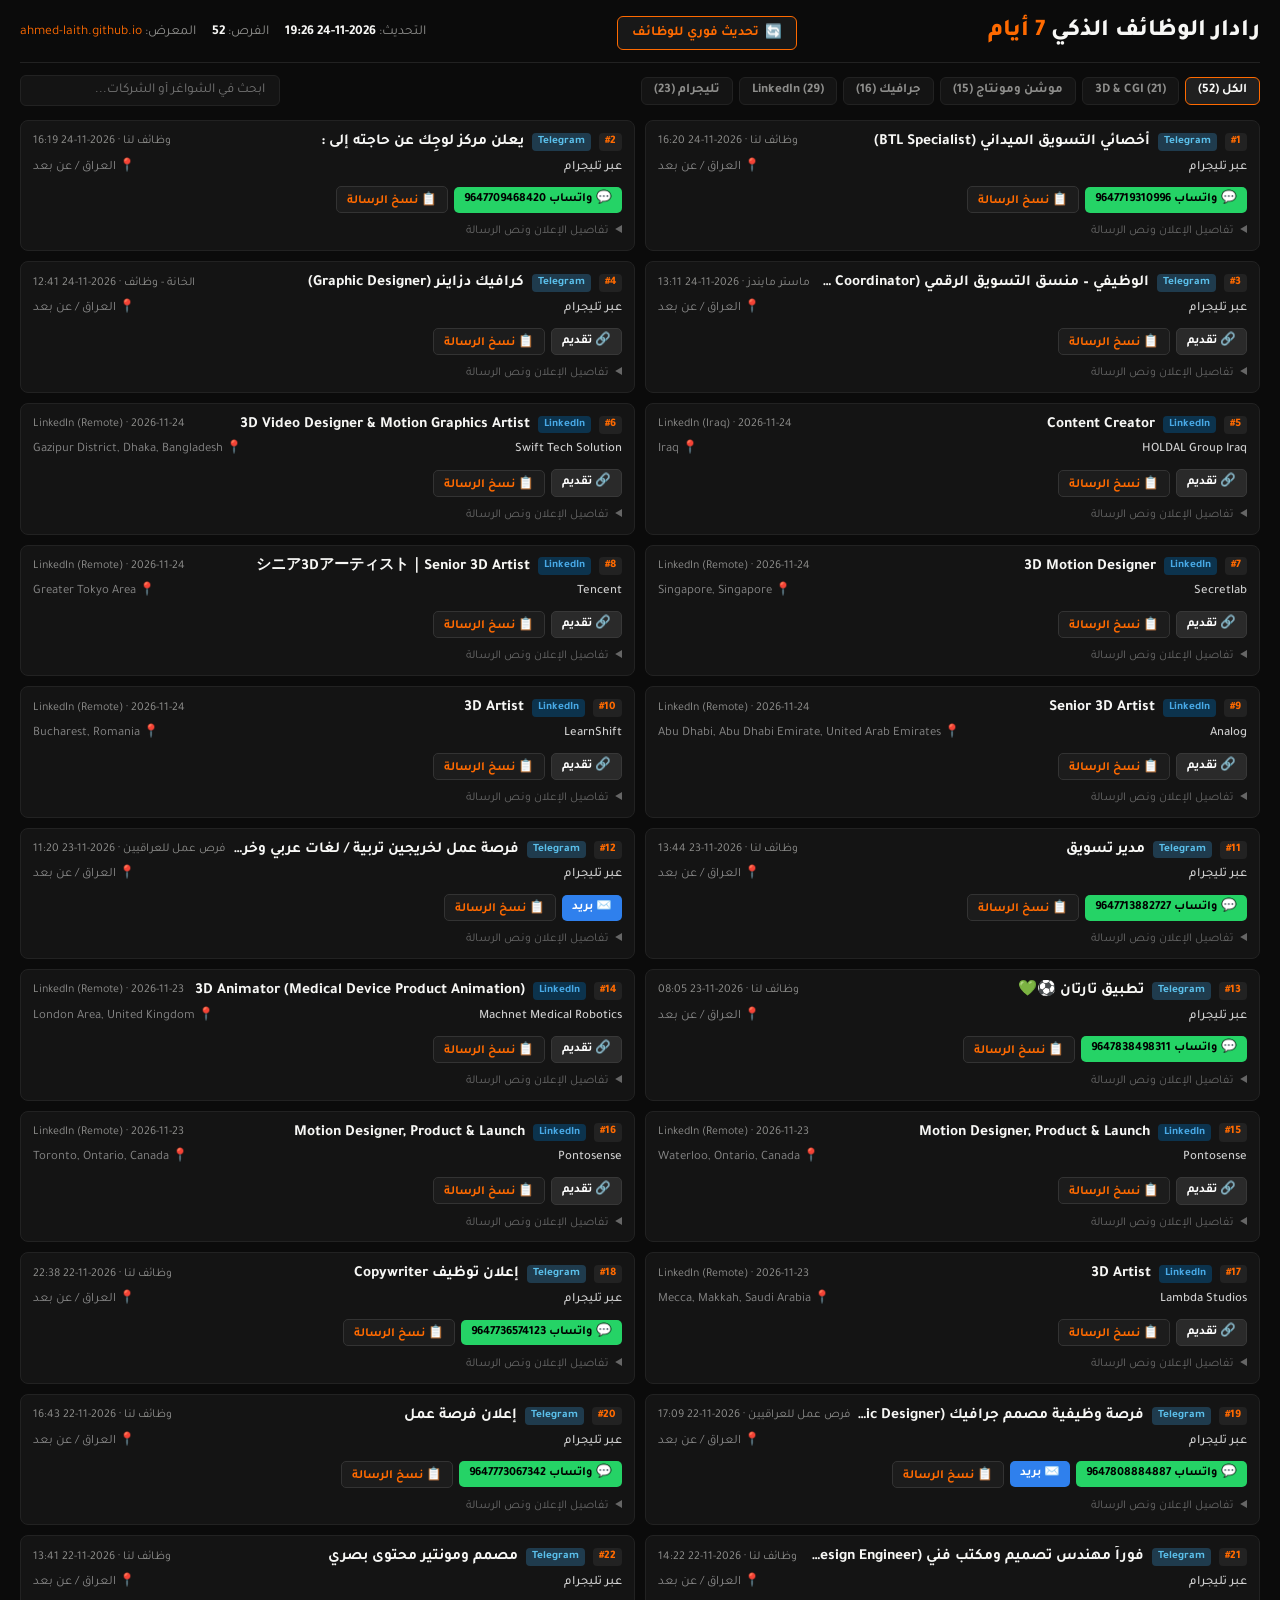
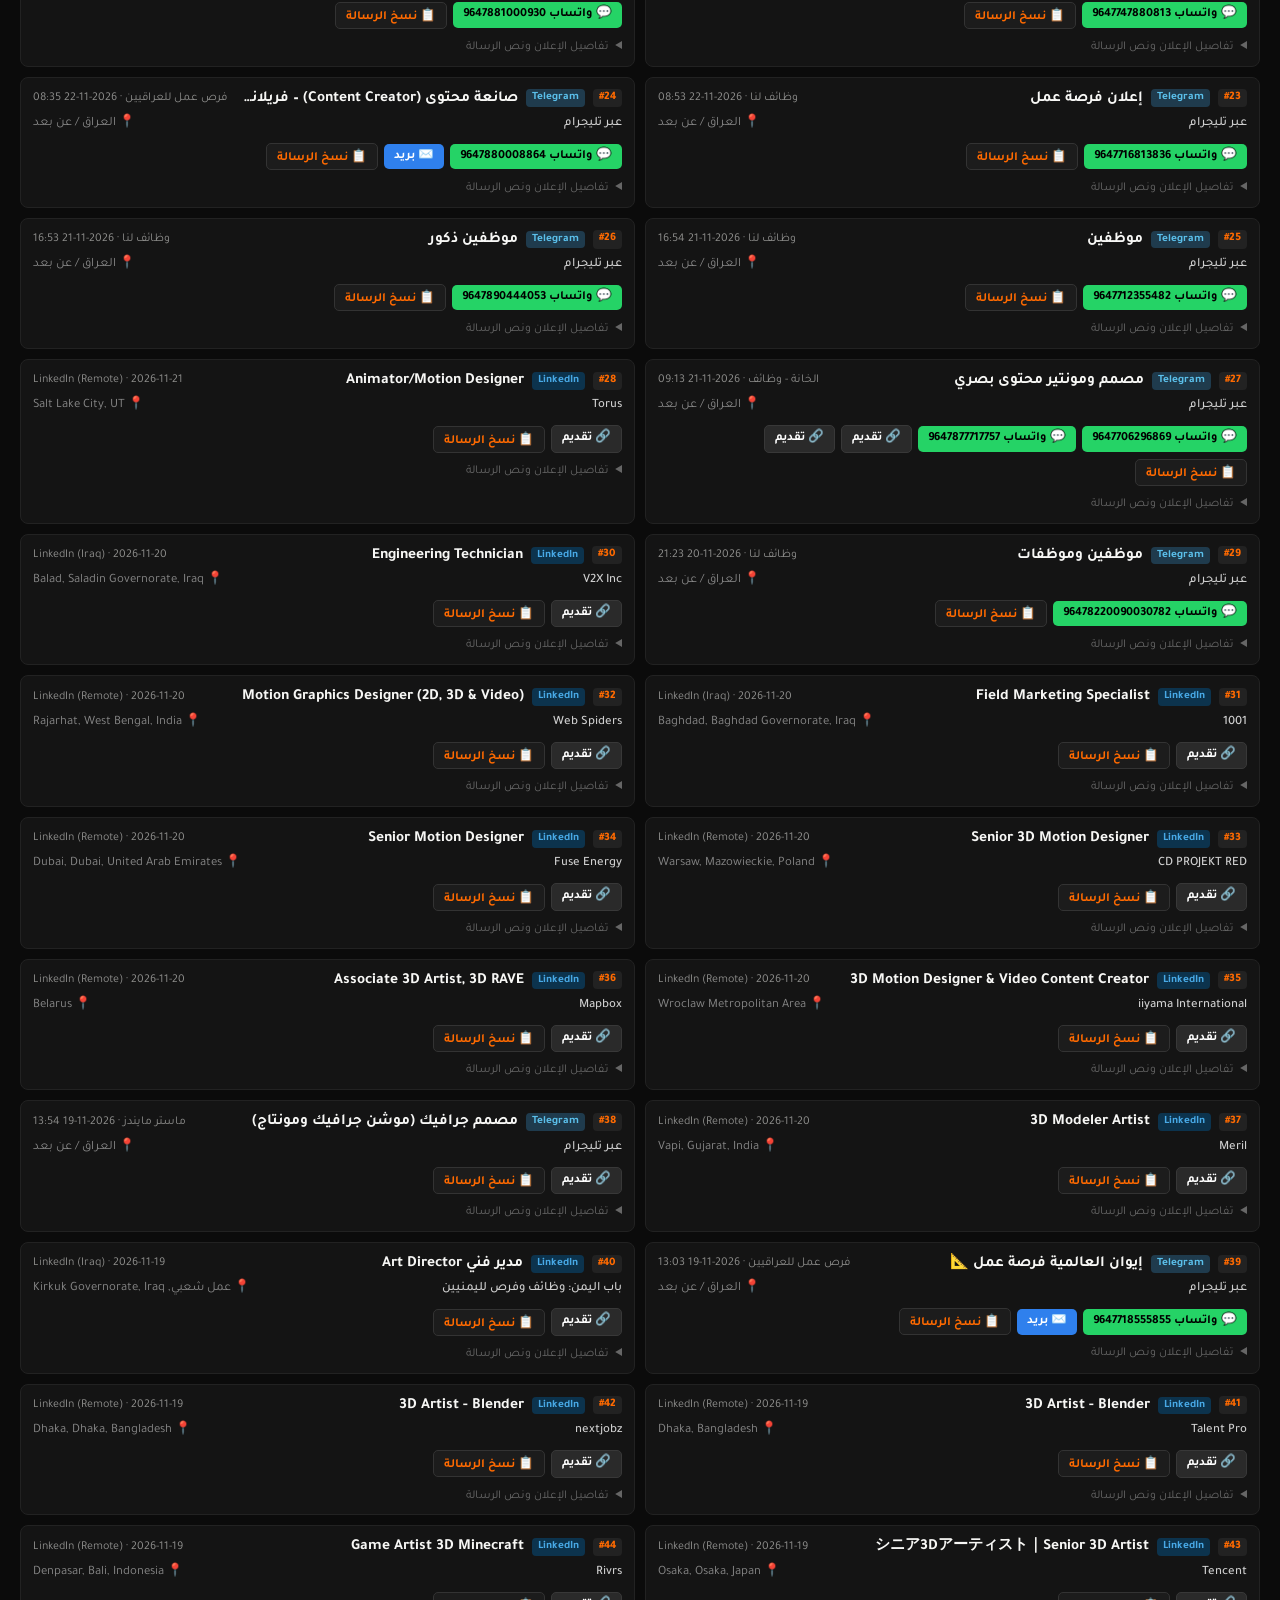
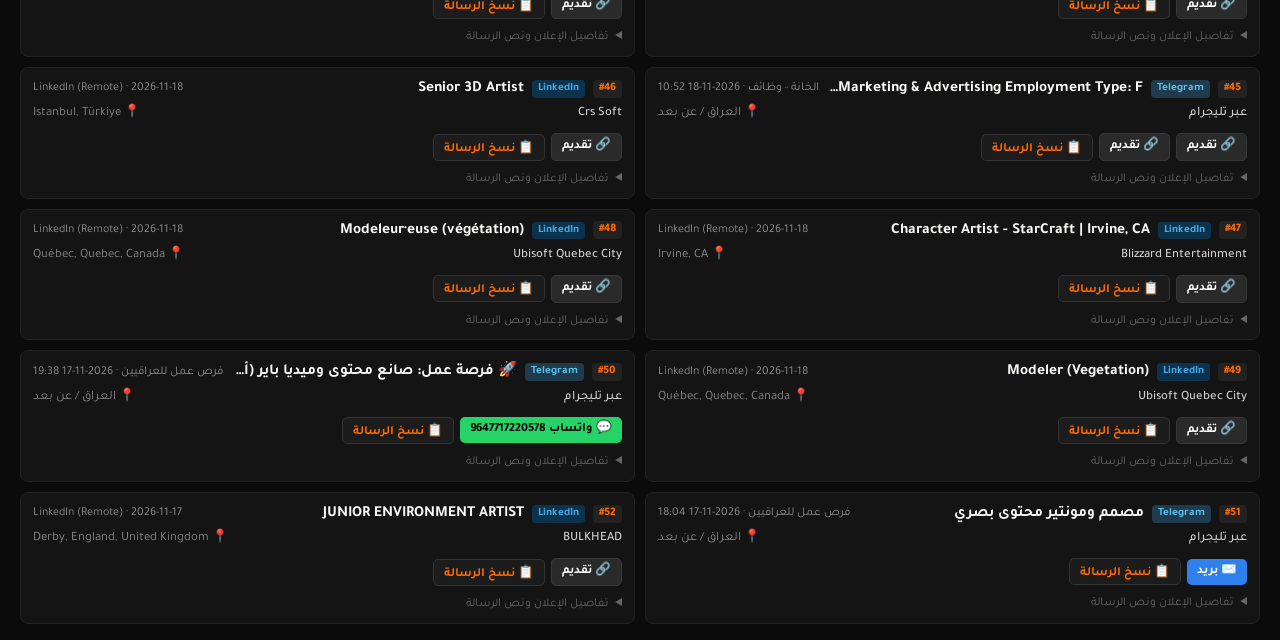
==== jobs.html @ 20d6f9a8 "feat(radar): add multi-platform job radar dashboard" ====
<!DOCTYPE html>
<html lang="ar" dir="rtl">
<head>
    <meta charset="utf-8">
    <meta name="viewport" content="width=device-width, initial-scale=1">
    <title>رادار الوظائف الذكي — أحمد ليث</title>
    <link rel="preconnect" href="https://fonts.googleapis.com">
    <link rel="preconnect" href="https://fonts.gstatic.com" crossorigin>
    <link href="https://fonts.googleapis.com/css2?family=Tajawal:wght@400;500;700;800&display=swap" rel="stylesheet">
    <style>
        :root {
            --bg: #0B0B0B;
            --surface: #141414;
            --surface-hover: #191919;
            --text: #F7F7F5;
            --dim: #8E8E8C;
            --orange: #FF6A00;
            --border: #222222;
            --green: #25D366;
            --blue: #2F80ED;
            --li-blue: #0077B5;
        }
        * { box-sizing: border-box; margin: 0; padding: 0; }
        body {
            background: var(--bg);
            color: var(--text);
            font-family: 'Tajawal', sans-serif;
            padding: 16px 20px;
            line-height: 1.4;
        }
        .container {
            max-width: 1400px;
            margin: 0 auto;
        }
        header {
            display: flex;
            justify-content: space-between;
            align-items: center;
            padding-bottom: 12px;
            border-bottom: 1px solid var(--border);
            margin-bottom: 12px;
            flex-wrap: wrap;
            gap: 10px;
        }
        .header-title h1 {
            font-size: 1.5rem;
            font-weight: 800;
        }
        .header-title h1 span { color: var(--orange); }
        .header-actions {
            display: flex;
            align-items: center;
        }
        .btn-refresh {
            background: #181818;
            color: var(--orange);
            border: 1px solid var(--orange);
            padding: 6px 14px;
            border-radius: 6px;
            font-family: inherit;
            font-size: 0.85rem;
            font-weight: 700;
            cursor: pointer;
            display: inline-flex;
            align-items: center;
            gap: 6px;
            transition: all 0.2s ease;
        }
        .btn-refresh:hover {
            background: var(--orange);
            color: #000;
            box-shadow: 0 0 10px rgba(255, 106, 0, 0.4);
        }
        .btn-refresh:disabled {
            opacity: 0.65;
            cursor: not-allowed;
            background: #222;
            border-color: #555;
            color: #aaa;
        }
        .spin {
            animation: spin 1s linear infinite;
            display: inline-block;
        }
        @keyframes spin { 100% { transform: rotate(360deg); } }
        .header-stats {
            display: flex;
            gap: 16px;
            font-size: 0.85rem;
            color: var(--dim);
        }
        .header-stats strong { color: var(--text); }
        .header-stats a { color: var(--orange); text-decoration: none; }

        /* Filter Controls */
        .controls {
            display: flex;
            gap: 10px;
            align-items: center;
            justify-content: space-between;
            margin-bottom: 14px;
            flex-wrap: wrap;
        }
        .filter-tabs {
            display: flex;
            gap: 6px;
            flex-wrap: wrap;
        }
        .tab-btn {
            background: var(--surface);
            color: var(--dim);
            border: 1px solid var(--border);
            padding: 5px 12px;
            border-radius: 6px;
            font-family: inherit;
            font-size: 0.82rem;
            font-weight: 700;
            cursor: pointer;
            transition: all 0.15s ease;
        }
        .tab-btn:hover, .tab-btn.active {
            background: #202020;
            color: var(--text);
            border-color: var(--orange);
        }
        .search-box input {
            background: var(--surface);
            border: 1px solid var(--border);
            color: var(--text);
            padding: 6px 14px;
            border-radius: 6px;
            font-family: inherit;
            font-size: 0.85rem;
            width: 260px;
            outline: none;
        }
        .search-box input:focus {
            border-color: var(--orange);
        }

        /* Grid Layout (Compact High-Density) */
        .grid {
            display: grid;
            grid-template-columns: repeat(auto-fill, minmax(430px, 1fr));
            gap: 10px;
        }
        @media (max-width: 600px) {
            .grid { grid-template-columns: 1fr; }
        }

        .job-card {
            background: var(--surface);
            border: 1px solid var(--border);
            border-radius: 8px;
            padding: 10px 12px;
            display: flex;
            flex-direction: column;
            gap: 6px;
            transition: border-color 0.15s, background 0.15s;
        }
        .job-card:hover {
            background: var(--surface-hover);
            border-color: #383838;
        }
        .card-top {
            display: flex;
            align-items: center;
            gap: 8px;
        }
        .badge {
            background: #222;
            color: var(--orange);
            font-size: 0.72rem;
            font-weight: 800;
            padding: 1px 6px;
            border-radius: 4px;
        }
        .tag {
            font-size: 0.7rem;
            font-weight: 700;
            padding: 1px 6px;
            border-radius: 4px;
        }
        .tag-tg { background: #1f3b4d; color: #5bc0eb; }
        .tag-li { background: #0c334d; color: #48a9e6; }
        .tag-wa { background: #133a20; color: #25D366; }
        .job-title {
            font-size: 0.96rem;
            font-weight: 700;
            color: var(--text);
            flex-grow: 1;
            white-space: nowrap;
            overflow: hidden;
            text-overflow: ellipsis;
        }
        .job-meta {
            font-size: 0.75rem;
            color: var(--dim);
            white-space: nowrap;
        }
        .job-sub {
            display: flex;
            justify-content: space-between;
            font-size: 0.8rem;
            color: var(--dim);
            padding-bottom: 2px;
        }
        .job-sub .comp { color: #d0d0d0; font-weight: 500; }
        .job-sub .loc { color: #888; }

        .actions {
            display: flex;
            gap: 6px;
            align-items: center;
            flex-wrap: wrap;
            margin-top: 2px;
        }
        .btn {
            display: inline-flex;
            align-items: center;
            padding: 4px 10px;
            border-radius: 5px;
            text-decoration: none;
            font-family: inherit;
            font-weight: 700;
            font-size: 0.78rem;
            border: none;
            cursor: pointer;
            transition: opacity 0.15s;
        }
        .btn:hover { opacity: 0.85; }
        .btn-wa { background: var(--green); color: #000; }
        .btn-mail { background: var(--blue); color: #fff; }
        .btn-link { background: #2a2a2a; color: #fff; border: 1px solid #383838; }
        .btn-copy { background: #1c1c1c; color: var(--orange); border: 1px solid #333; }
        .no-contact { font-size: 0.75rem; color: #666; }

        /* Collapsible details */
        .job-details summary {
            cursor: pointer;
            font-size: 0.75rem;
            color: #666;
            margin-top: 4px;
            user-select: none;
        }
        .job-details summary:hover { color: var(--orange); }
        .details-content {
            margin-top: 6px;
            padding: 8px 10px;
            background: #0e0e0e;
            border-radius: 6px;
            font-size: 0.78rem;
            color: #aaa;
            line-height: 1.5;
        }
        .pitch-preview strong { color: var(--orange); font-size: 0.75rem; }
        .pitch-text {
            color: #e2e2e2;
            white-space: pre-line;
            margin-top: 3px;
            background: #161616;
            padding: 6px 8px;
            border-radius: 4px;
            border-right: 2px solid var(--orange);
        }
        .divider { border: none; border-top: 1px solid #1f1f1f; margin: 8px 0; }
        .original-ad { color: #777; font-size: 0.74rem; }
    </style>
</head>
<body>
    <div class="container">
        <header>
            <div class="header-title">
                <h1>رادار الوظائف الذكي <span>7 أيام</span></h1>
            </div>
            <div class="header-actions">
                <button id="refreshBtn" class="btn-refresh" onclick="triggerLiveRefresh()">
                    <span id="refreshIcon" class="refresh-icon">🔄</span> <span id="refreshText">تحديث فوري للوظائف</span>
                </button>
            </div>
            <div class="header-stats">
                <span>التحديث: <strong>2026-11-24 19:26</strong></span>
                <span>الفرص: <strong>52</strong></span>
                <span>المعرض: <a href="https://ahmed-laith.github.io/" target="_blank">ahmed-laith.github.io</a></span>
            </div>
        </header>

        <div class="controls">
            <div class="filter-tabs">
                <button class="tab-btn active" onclick="filterCategory('all', this)">الكل (52)</button>
                <button class="tab-btn" onclick="filterCategory('3d', this)">3D & CGI (21)</button>
                <button class="tab-btn" onclick="filterCategory('motion', this)">موشن ومونتاج (15)</button>
                <button class="tab-btn" onclick="filterCategory('design', this)">جرافيك (16)</button>
                <button class="tab-btn" onclick="filterCategory('linkedin', this)">LinkedIn (29)</button>
                <button class="tab-btn" onclick="filterCategory('telegram', this)">تليجرام (23)</button>
            </div>
            <div class="search-box">
                <input type="text" id="searchInput" placeholder="ابحث في الشواغر أو الشركات..." oninput="searchJobs()">
            </div>
        </div>

        <main class="grid" id="jobsGrid">
            
        <div class="job-card" data-platform="telegram" data-category="motion" data-search="أخصائي التسويق الميداني (btl specialist) عبر تليجرام العراق / عن بعد">
            <div class="card-top">
                <span class="badge">#1</span>
                <span class="tag tag-tg">Telegram</span>
                <h3 class="job-title">أخصائي التسويق الميداني (BTL Specialist)</h3>
                <span class="job-meta">وظائف لنا · 2026-11-24 16:20</span>
            </div>
            <div class="job-sub">
                <span class="comp">عبر تليجرام</span>
                <span class="loc">📍 العراق / عن بعد</span>
            </div>
            <div class="actions">
                <a href="https://wa.me/9647719310996?text=%D9%85%D8%B1%D8%AD%D8%A8%D8%A7%20%D8%8C%20%D8%A7%D8%B7%D9%84%D8%B9%D8%AA%20%D8%B9%D9%84%D9%89%20%D8%A7%D8%B9%D9%84%D8%A7%D9%86%D9%83%D9%85%20%D8%A8%D8%AE%D8%B5%D9%88%D8%B5%20%D8%B4%D8%A7%D8%BA%D8%B1%20%28%D8%A3%D8%AE%D8%B5%D8%A7%D8%A6%D9%8A%20%D8%A7%D9%84%D8%AA%D8%B3%D9%88%D9%8A%D9%82%20%D8%A7%D9%84%D9%85%D9%8A%D8%AF%D8%A7%D9%86%D9%8A%20%28BTL%20Specialist%29%29%20%D9%88%D8%A7%D9%88%D8%AF%20%D8%A7%D9%84%D8%AA%D9%82%D8%AF%D9%8A%D9%85%20%D8%B9%D9%84%D9%8A%D9%87%0A%D8%A7%D9%86%D8%A7%20%D8%A7%D8%AD%D9%85%D8%AF%20%D9%84%D9%8A%D8%AB%D8%8C%20%D9%85%D8%B5%D9%85%D9%85%20CGI%20%D9%88%D9%85%D9%88%D8%B4%D9%86%20%D8%AC%D8%B1%D8%A7%D9%81%D9%8A%D9%83%20%D9%88%D9%85%D9%88%D9%86%D8%AA%D9%8A%D8%B1%20%D9%81%D9%8A%D8%AF%D9%8A%D9%88%D8%8C%20%D9%88%D8%B9%D9%86%D8%AF%D9%8A%20%D8%AE%D8%A8%D8%B1%D8%A9%20%D8%A8%D8%A5%D9%86%D8%AA%D8%A7%D8%AC%20%D8%A7%D9%84%D9%85%D8%AD%D8%AA%D9%88%D9%89%20%D8%A7%D9%84%D8%A8%D8%B5%D8%B1%D9%8A%20%D9%88%D8%A7%D9%84%D8%A5%D8%B9%D9%84%D8%A7%D9%86%D9%8A%20%D9%88%D8%A7%D9%84%D8%AA%D8%B5%D8%A7%D9%85%D9%8A%D9%85%20%D8%AB%D9%84%D8%A7%D8%AB%D9%8A%D8%A9%20%D8%A7%D9%84%D8%A3%D8%A8%D8%B9%D8%A7%D8%AF.%0A%0A%D8%AA%D9%83%D8%AF%D8%B1%20%D8%AA%D8%B4%D9%88%D9%81%20%D9%86%D9%85%D8%A7%D8%B0%D8%AC%20%D8%A3%D8%B9%D9%85%D8%A7%D9%84%D9%8A%20%D9%88%D9%85%D8%B4%D8%A7%D8%B1%D9%8A%D8%B9%D9%8A%20%D8%A7%D9%84%D8%B3%D8%A7%D8%A8%D9%82%D8%A9%20%D9%85%D8%A8%D8%A7%D8%B4%D8%B1%D8%A9%20%D8%B9%D8%A8%D8%B1%20%D9%85%D9%88%D9%82%D8%B9%D9%8A%3A%0Ahttps%3A//ahmed-laith.github.io/%0A%0A%D8%AC%D8%A7%D9%87%D8%B2%20%D9%84%D9%84%D8%AA%D9%88%D8%A7%D8%B5%D9%84%20%D9%88%D8%AA%D8%B2%D9%88%D9%8A%D8%AF%D9%83%D9%85%20%D8%A8%D8%A7%D9%84%D8%B3%D9%8A%D8%B1%D8%A9%20%D8%A7%D9%84%D8%B0%D8%A7%D8%AA%D9%8A%D8%A9%20%D9%88%D8%A3%D9%8A%20%D8%AA%D9%81%D8%A7%D8%B5%D9%8A%D9%84%20%D8%A5%D8%B6%D8%A7%D9%81%D9%8A%D8%A9.%0A%D8%AA%D8%AD%D9%8A%D8%A7%D8%AA%D9%8A%20%D9%88%D8%A7%D8%AD%D8%AA%D8%B1%D8%A7%D9%85%D9%8A." target="_blank" class="btn btn-wa">💬 واتساب 9647719310996</a><button class="btn btn-copy" onclick="copyPitch('pitch_1', this)">📋 نسخ الرسالة</button>
            </div>
            <details class="job-details">
                <summary>تفاصيل الإعلان ونص الرسالة</summary>
                <div class="details-content">
                    <div class="pitch-preview">
                        <strong>نص الرسالة المجهزة:</strong>
                        <div id="pitch_1" class="pitch-text">مرحبا ، اطلعت على اعلانكم بخصوص شاغر (أخصائي التسويق الميداني (BTL Specialist)) واود التقديم عليه
انا احمد ليث، مصمم CGI وموشن جرافيك ومونتير فيديو، وعندي خبرة بإنتاج المحتوى البصري والإعلاني والتصاميم ثلاثية الأبعاد.

تكدر تشوف نماذج أعمالي ومشاريعي السابقة مباشرة عبر موقعي:
https://ahmed-laith.github.io/

جاهز للتواصل وتزويدكم بالسيرة الذاتية وأي تفاصيل إضافية.
تحياتي واحترامي.</div>
                    </div>
                    <hr class="divider">
                    <div class="original-ad">🚹🚹 مطلوب موظف 🚹🚹<br><br>WE ARE HIRING | vivo Iraq<br><br>Position: BTL Marketing Specialist<br>📍 Location: Baghdad<br>💰 Monthly Salary: $600<br><br>Job Responsibilities:<br>• Coordinate and communicate with suppliers.<br>• Follow up on quotations, production, and delivery.<br>• Manage marketing materials and promotional items.<br>• Support in-store promotions and brand activities.<br>• Assist with offline marketing campaigns.<br>Requirements:<br>• Strong English communication skills.<br>• Quick learner with a proactive personality.<br>• Excellent communication and coordination skills.<br>• Outgoing and energetic personality.<br>• Previous experience in marketing, procurement, or supplier coordination is an advantage but not mandatory.<br>Training will be provided.<br>How to apply:<br>Please send your CV via WhatsApp:<br>07719310996<br><br>ــــــــــــــــــــــــــــــــــــ<br><br>إعلان توظيف | شركة vivo العراق<br><br>المسمى الوظيفي: أخصائي التسويق الميداني (BTL Specialist)<br>📍 موقع العمل: بغداد<br>💰 الراتب الشهري: 600 دولار<br><br>المهام الوظيفية:<br>• التواصل والتنسيق مع الموردين.<br>• متابعة عروض الأسعار والتصنيع والتسليم.<br>• إدارة المواد التسويقية والهدايا الترويجية.<br>• دعم الأنشطة التسويقية والترويجية داخل المحلات.<br>• المساهمة في تنفيذ الحملات التسويقية الميدانية.<br><br>المتطلبات:<br>• إجادة اللغة الإنجليزية ومهارات التواصل بها.<br>• سرعة التعلم وروح المبادرة.<br>• مهارات جيدة في التواصل والتنسيق.<br>• شخصية اجتماعية وحيوية.<br>• تُفضل الخبرة في التسويق أو المشتريات أو التنسيق مع الموردين، ولكنها ليست شرطاً أساسياً.<br><br>سيتم توفير التدريب للموظف.<br><br>طريقة التقديم:<br>يرجى إرسال السيرة الذاتية عبر الواتساب:<br>07719310996</div>
                </div>
            </details>
        </div>
        

        <div class="job-card" data-platform="telegram" data-category="motion" data-search="يعلن مركز لوجِك عن حاجته إلى : عبر تليجرام العراق / عن بعد">
            <div class="card-top">
                <span class="badge">#2</span>
                <span class="tag tag-tg">Telegram</span>
                <h3 class="job-title">يعلن مركز لوجِك عن حاجته إلى :</h3>
                <span class="job-meta">وظائف لنا · 2026-11-24 16:19</span>
            </div>
            <div class="job-sub">
                <span class="comp">عبر تليجرام</span>
                <span class="loc">📍 العراق / عن بعد</span>
            </div>
            <div class="actions">
                <a href="https://wa.me/9647709468420?text=%D9%85%D8%B1%D8%AD%D8%A8%D8%A7%20%D8%8C%20%D8%A7%D8%B7%D9%84%D8%B9%D8%AA%20%D8%B9%D9%84%D9%89%20%D8%A7%D8%B9%D9%84%D8%A7%D9%86%D9%83%D9%85%20%D8%A8%D8%AE%D8%B5%D9%88%D8%B5%20%D8%B4%D8%A7%D8%BA%D8%B1%20%28%D9%8A%D8%B9%D9%84%D9%86%20%D9%85%D8%B1%D9%83%D8%B2%20%D9%84%D9%88%D8%AC%D9%90%D9%83%20%D8%B9%D9%86%20%D8%AD%D8%A7%D8%AC%D8%AA%D9%87%20%D8%A5%D9%84%D9%89%20%3A%29%20%D9%88%D8%A7%D9%88%D8%AF%20%D8%A7%D9%84%D8%AA%D9%82%D8%AF%D9%8A%D9%85%20%D8%B9%D9%84%D9%8A%D9%87%0A%D8%A7%D9%86%D8%A7%20%D8%A7%D8%AD%D9%85%D8%AF%20%D9%84%D9%8A%D8%AB%D8%8C%20%D9%85%D8%B5%D9%85%D9%85%20CGI%20%D9%88%D9%85%D9%88%D8%B4%D9%86%20%D8%AC%D8%B1%D8%A7%D9%81%D9%8A%D9%83%20%D9%88%D9%85%D9%88%D9%86%D8%AA%D9%8A%D8%B1%20%D9%81%D9%8A%D8%AF%D9%8A%D9%88%D8%8C%20%D9%88%D8%B9%D9%86%D8%AF%D9%8A%20%D8%AE%D8%A8%D8%B1%D8%A9%20%D8%A8%D8%A5%D9%86%D8%AA%D8%A7%D8%AC%20%D8%A7%D9%84%D9%85%D8%AD%D8%AA%D9%88%D9%89%20%D8%A7%D9%84%D8%A8%D8%B5%D8%B1%D9%8A%20%D9%88%D8%A7%D9%84%D8%A5%D8%B9%D9%84%D8%A7%D9%86%D9%8A%20%D9%88%D8%A7%D9%84%D8%AA%D8%B5%D8%A7%D9%85%D9%8A%D9%85%20%D8%AB%D9%84%D8%A7%D8%AB%D9%8A%D8%A9%20%D8%A7%D9%84%D8%A3%D8%A8%D8%B9%D8%A7%D8%AF.%0A%0A%D8%AA%D9%83%D8%AF%D8%B1%20%D8%AA%D8%B4%D9%88%D9%81%20%D9%86%D9%85%D8%A7%D8%B0%D8%AC%20%D8%A3%D8%B9%D9%85%D8%A7%D9%84%D9%8A%20%D9%88%D9%85%D8%B4%D8%A7%D8%B1%D9%8A%D8%B9%D9%8A%20%D8%A7%D9%84%D8%B3%D8%A7%D8%A8%D9%82%D8%A9%20%D9%85%D8%A8%D8%A7%D8%B4%D8%B1%D8%A9%20%D8%B9%D8%A8%D8%B1%20%D9%85%D9%88%D9%82%D8%B9%D9%8A%3A%0Ahttps%3A//ahmed-laith.github.io/%0A%0A%D8%AC%D8%A7%D9%87%D8%B2%20%D9%84%D9%84%D8%AA%D9%88%D8%A7%D8%B5%D9%84%20%D9%88%D8%AA%D8%B2%D9%88%D9%8A%D8%AF%D9%83%D9%85%20%D8%A8%D8%A7%D9%84%D8%B3%D9%8A%D8%B1%D8%A9%20%D8%A7%D9%84%D8%B0%D8%A7%D8%AA%D9%8A%D8%A9%20%D9%88%D8%A3%D9%8A%20%D8%AA%D9%81%D8%A7%D8%B5%D9%8A%D9%84%20%D8%A5%D8%B6%D8%A7%D9%81%D9%8A%D8%A9.%0A%D8%AA%D8%AD%D9%8A%D8%A7%D8%AA%D9%8A%20%D9%88%D8%A7%D8%AD%D8%AA%D8%B1%D8%A7%D9%85%D9%8A." target="_blank" class="btn btn-wa">💬 واتساب 9647709468420</a><button class="btn btn-copy" onclick="copyPitch('pitch_2', this)">📋 نسخ الرسالة</button>
            </div>
            <details class="job-details">
                <summary>تفاصيل الإعلان ونص الرسالة</summary>
                <div class="details-content">
                    <div class="pitch-preview">
                        <strong>نص الرسالة المجهزة:</strong>
                        <div id="pitch_2" class="pitch-text">مرحبا ، اطلعت على اعلانكم بخصوص شاغر (يعلن مركز لوجِك عن حاجته إلى :) واود التقديم عليه
انا احمد ليث، مصمم CGI وموشن جرافيك ومونتير فيديو، وعندي خبرة بإنتاج المحتوى البصري والإعلاني والتصاميم ثلاثية الأبعاد.

تكدر تشوف نماذج أعمالي ومشاريعي السابقة مباشرة عبر موقعي:
https://ahmed-laith.github.io/

جاهز للتواصل وتزويدكم بالسيرة الذاتية وأي تفاصيل إضافية.
تحياتي واحترامي.</div>
                    </div>
                    <hr class="divider">
                    <div class="original-ad">🚹🚹 مطلوب موظف 🚹🚹<br><br>يعلن مركز لوجِك عن حاجته إلى :<br>موظف للعمل ضمن فريقه، تتوفر لديه الشروط التالية:<br>لديه خبرة في الترويج والإعلانات الممولة على مواقع التواصل الاجتماعي.<br>يجيد إدارة الحملات الإعلانية واستهداف الجمهور المناسب.<br>لديه خبرة في صناعة المحتوى ورفع الفيديوهات وتحسين وصولها وانتشارها.<br>يمتلك معرفة جيدة بالبرمجيات والتطبيقات والتقنيات الحديثة.<br>لديه إلمام بمجال الهواتف الذكية، السماعات والإكسسوارات الإلكترونية.<br>يتمتع بروح العمل الجماعي والقدرة على تحمل ضغط العمل.<br>يشترط الالتزام والتفرغ للعمل داخل المركز.<br>الموقع : بغداد - المنصور شارع 14 رمضان - مُقابل فلافل العطشان.<br>الراتب :  500,000 أو 600,000<br>حسب الخبرة<br>للتقديم والاستفسار يرجى التواصل معنا عبر الواتساب : 07709468420</div>
                </div>
            </details>
        </div>
        

        <div class="job-card" data-platform="telegram" data-category="design" data-search="الوظيفي – منسق التسويق الرقمي (digital marketing coordinator) عبر تليجرام العراق / عن بعد">
            <div class="card-top">
                <span class="badge">#3</span>
                <span class="tag tag-tg">Telegram</span>
                <h3 class="job-title">الوظيفي – منسق التسويق الرقمي (Digital Marketing Coordinator)</h3>
                <span class="job-meta">ماستر مايندز · 2026-11-24 13:11</span>
            </div>
            <div class="job-sub">
                <span class="comp">عبر تليجرام</span>
                <span class="loc">📍 العراق / عن بعد</span>
            </div>
            <div class="actions">
                <a href="https://www.mastermindsiraq.com/jobs/digital-marketing-coordinator-1071" target="_blank" class="btn btn-link">🔗 تقديم</a><button class="btn btn-copy" onclick="copyPitch('pitch_3', this)">📋 نسخ الرسالة</button>
            </div>
            <details class="job-details">
                <summary>تفاصيل الإعلان ونص الرسالة</summary>
                <div class="details-content">
                    <div class="pitch-preview">
                        <strong>نص الرسالة المجهزة:</strong>
                        <div id="pitch_3" class="pitch-text">مرحبا ، اطلعت على اعلانكم بخصوص شاغر (الوظيفي – منسق التسويق الرقمي (Digital Marketing Coordinator)) واود التقديم عليه
انا احمد ليث، مصمم CGI وموشن جرافيك ومونتير فيديو، وعندي خبرة بإنتاج المحتوى البصري والإعلاني والتصاميم ثلاثية الأبعاد.

تكدر تشوف نماذج أعمالي ومشاريعي السابقة مباشرة عبر موقعي:
https://ahmed-laith.github.io/

جاهز للتواصل وتزويدكم بالسيرة الذاتية وأي تفاصيل إضافية.
تحياتي واحترامي.</div>
                    </div>
                    <hr class="divider">
                    <div class="original-ad">الشاغر الوظيفي – منسق التسويق الرقمي (Digital Marketing Coordinator)<br><br>لأحد عملاء ماسترمايندز، من الشركات الرائدة بالتأمين.<br><br>الموقع: أربيل<br>الراتب: 1,600,000 دينار عراقي (قابل للزيادة حسب الخبرة والكفاءة).<br>أوقات العمل: من 7:30 صباحًا إلى 3:00 مساءً.<br><br>المؤهلات:<br>شهادة بكالوريوس في التسويق أو الاتصالات أو الإعلام الرقمي أو تخصص ذي صلة.<br>خبرة من 2 إلى 5 سنوات في التسويق الرقمي أو الاتصالات التسويقية.<br>إجادة اللغتين العربية والإنجليزية.<br>معرفة بأدوات التسويق الرقمي، وإدارة منصات التواصل الاجتماعي، وإعلانات Google، وتحسين محركات البحث (SEO)، وتحليل البيانات.<br>إجادة استخدام برامج Microsoft Office وأدوات التصميم وإنتاج المحتوى<br><br><br>المهام:<br>إدارة الموقع الإلكتروني للشركة ومنصات التواصل الاجتماعي والمحتوى الرقمي.<br>استقطاب العملاء المحتملين والتنسيق مع الأقسام المعنية لمتابعتهم.<br>الحفاظ على الهوية البصرية والمعايير المعتمدة للعلامة التجارية.<br>للتقديم:<br>https://www.mastermindsiraq.com/jobs/digital-marketing-coordinator-1071</div>
                </div>
            </details>
        </div>
        

        <div class="job-card" data-platform="telegram" data-category="design" data-search="كرافيك دزاينر (graphic designer) عبر تليجرام العراق / عن بعد">
            <div class="card-top">
                <span class="badge">#4</span>
                <span class="tag tag-tg">Telegram</span>
                <h3 class="job-title">كرافيك دزاينر (Graphic Designer)</h3>
                <span class="job-meta">الخانة - وظائف · 2026-11-24 12:41</span>
            </div>
            <div class="job-sub">
                <span class="comp">عبر تليجرام</span>
                <span class="loc">📍 العراق / عن بعد</span>
            </div>
            <div class="actions">
                <a href="https://forms.gle/GjnengnLY7v5pLwB9" target="_blank" class="btn btn-link">🔗 تقديم</a><button class="btn btn-copy" onclick="copyPitch('pitch_4', this)">📋 نسخ الرسالة</button>
            </div>
            <details class="job-details">
                <summary>تفاصيل الإعلان ونص الرسالة</summary>
                <div class="details-content">
                    <div class="pitch-preview">
                        <strong>نص الرسالة المجهزة:</strong>
                        <div id="pitch_4" class="pitch-text">مرحبا ، اطلعت على اعلانكم بخصوص شاغر (كرافيك دزاينر (Graphic Designer)) واود التقديم عليه
انا احمد ليث، مصمم CGI وموشن جرافيك ومونتير فيديو، وعندي خبرة بإنتاج المحتوى البصري والإعلاني والتصاميم ثلاثية الأبعاد.

تكدر تشوف نماذج أعمالي ومشاريعي السابقة مباشرة عبر موقعي:
https://ahmed-laith.github.io/

جاهز للتواصل وتزويدكم بالسيرة الذاتية وأي تفاصيل إضافية.
تحياتي واحترامي.</div>
                    </div>
                    <hr class="divider">
                    <div class="original-ad">مطلوب كرافيك دزاينر (Graphic Designer) للعمل لدى شركة مختصة بـ (براند ملابس).<br>تفاصيل العمل:<br>مقر الشركة في الشورجة، وموقع العمل الفعلي في مخازن الشركة بمنطقة الأعظمية.<br>أوقات الدوام: من الساعة 8:00 صباحاً ولغاية 4:00 عصراً.<br>الراتب: يحدد بعد المقابلة وحسب الخبرة والكفاءة.<br>الشروط والمؤهلات المطلوبة:<br>خبرة ومهارة عالية في التصميم الكرافيكي وإعداد تصاميم السوشيال ميديا الخاصة بالملابس والأزياء.<br>إجادة العمل على برامج الأوفيس (Word و Excel) مع القدرة على تحليل البيانات.<br>أن يكون المتقدم من سكنة الأعظمية أو المناطق القريبة منها لسهولة التنقل والالتزام بالدوام.<br>للتقديم:<br><br>https://forms.gle/GjnengnLY7v5pLwB9</div>
                </div>
            </details>
        </div>
        

        <div class="job-card" data-platform="linkedin" data-category="design" data-search="content creator holdal group iraq iraq">
            <div class="card-top">
                <span class="badge">#5</span>
                <span class="tag tag-li">LinkedIn</span>
                <h3 class="job-title">Content Creator</h3>
                <span class="job-meta">LinkedIn (Iraq) · 2026-11-24</span>
            </div>
            <div class="job-sub">
                <span class="comp">HOLDAL Group Iraq</span>
                <span class="loc">📍 Iraq</span>
            </div>
            <div class="actions">
                <a href="https://iq.linkedin.com/jobs/view/content-creator-at-holdal-group-iraq-4492679680" target="_blank" class="btn btn-link">🔗 تقديم</a><button class="btn btn-copy" onclick="copyPitch('pitch_5', this)">📋 نسخ الرسالة</button>
            </div>
            <details class="job-details">
                <summary>تفاصيل الإعلان ونص الرسالة</summary>
                <div class="details-content">
                    <div class="pitch-preview">
                        <strong>نص الرسالة المجهزة:</strong>
                        <div id="pitch_5" class="pitch-text">مرحبا ، اطلعت على اعلانكم بخصوص شاغر (Content Creator) واود التقديم عليه
انا احمد ليث، مصمم CGI وموشن جرافيك ومونتير فيديو، وعندي خبرة بإنتاج المحتوى البصري والإعلاني والتصاميم ثلاثية الأبعاد.

تكدر تشوف نماذج أعمالي ومشاريعي السابقة مباشرة عبر موقعي:
https://ahmed-laith.github.io/

جاهز للتواصل وتزويدكم بالسيرة الذاتية وأي تفاصيل إضافية.
تحياتي واحترامي.</div>
                    </div>
                    <hr class="divider">
                    <div class="original-ad">المسمى: Content Creator<br>الشركة: HOLDAL Group Iraq<br>الموقع: Iraq<br>رابط التقديم المباشر على لينكدإن: https://iq.linkedin.com/jobs/view/content-creator-at-holdal-group-iraq-4492679680</div>
                </div>
            </details>
        </div>
        

        <div class="job-card" data-platform="linkedin" data-category="3d" data-search="3d video designer & motion graphics artist swift tech solution gazipur district, dhaka, bangladesh">
            <div class="card-top">
                <span class="badge">#6</span>
                <span class="tag tag-li">LinkedIn</span>
                <h3 class="job-title">3D Video Designer & Motion Graphics Artist</h3>
                <span class="job-meta">LinkedIn (Remote) · 2026-11-24</span>
            </div>
            <div class="job-sub">
                <span class="comp">Swift Tech Solution</span>
                <span class="loc">📍 Gazipur District, Dhaka, Bangladesh</span>
            </div>
            <div class="actions">
                <a href="https://bd.linkedin.com/jobs/view/3d-video-designer-motion-graphics-artist-at-swift-tech-solution-4493585885" target="_blank" class="btn btn-link">🔗 تقديم</a><button class="btn btn-copy" onclick="copyPitch('pitch_6', this)">📋 نسخ الرسالة</button>
            </div>
            <details class="job-details">
                <summary>تفاصيل الإعلان ونص الرسالة</summary>
                <div class="details-content">
                    <div class="pitch-preview">
                        <strong>نص الرسالة المجهزة:</strong>
                        <div id="pitch_6" class="pitch-text">مرحبا ، اطلعت على اعلانكم بخصوص شاغر (3D Video Designer &amp; Motion Graphics Artist) واود التقديم عليه
انا احمد ليث، مصمم CGI وموشن جرافيك ومونتير فيديو، وعندي خبرة بإنتاج المحتوى البصري والإعلاني والتصاميم ثلاثية الأبعاد.

تكدر تشوف نماذج أعمالي ومشاريعي السابقة مباشرة عبر موقعي:
https://ahmed-laith.github.io/

جاهز للتواصل وتزويدكم بالسيرة الذاتية وأي تفاصيل إضافية.
تحياتي واحترامي.</div>
                    </div>
                    <hr class="divider">
                    <div class="original-ad">المسمى: 3D Video Designer &amp; Motion Graphics Artist<br>الشركة: Swift Tech Solution<br>الموقع: Gazipur District, Dhaka, Bangladesh<br>رابط التقديم المباشر على لينكدإن: https://bd.linkedin.com/jobs/view/3d-video-designer-motion-graphics-artist-at-swift-tech-solution-4493585885</div>
                </div>
            </details>
        </div>
        

        <div class="job-card" data-platform="linkedin" data-category="3d" data-search="3d motion designer secretlab singapore, singapore">
            <div class="card-top">
                <span class="badge">#7</span>
                <span class="tag tag-li">LinkedIn</span>
                <h3 class="job-title">3D Motion Designer</h3>
                <span class="job-meta">LinkedIn (Remote) · 2026-11-24</span>
            </div>
            <div class="job-sub">
                <span class="comp">Secretlab</span>
                <span class="loc">📍 Singapore, Singapore</span>
            </div>
            <div class="actions">
                <a href="https://sg.linkedin.com/jobs/view/3d-motion-designer-at-secretlab-4494315799" target="_blank" class="btn btn-link">🔗 تقديم</a><button class="btn btn-copy" onclick="copyPitch('pitch_7', this)">📋 نسخ الرسالة</button>
            </div>
            <details class="job-details">
                <summary>تفاصيل الإعلان ونص الرسالة</summary>
                <div class="details-content">
                    <div class="pitch-preview">
                        <strong>نص الرسالة المجهزة:</strong>
                        <div id="pitch_7" class="pitch-text">مرحبا ، اطلعت على اعلانكم بخصوص شاغر (3D Motion Designer) واود التقديم عليه
انا احمد ليث، مصمم CGI وموشن جرافيك ومونتير فيديو، وعندي خبرة بإنتاج المحتوى البصري والإعلاني والتصاميم ثلاثية الأبعاد.

تكدر تشوف نماذج أعمالي ومشاريعي السابقة مباشرة عبر موقعي:
https://ahmed-laith.github.io/

جاهز للتواصل وتزويدكم بالسيرة الذاتية وأي تفاصيل إضافية.
تحياتي واحترامي.</div>
                    </div>
                    <hr class="divider">
                    <div class="original-ad">المسمى: 3D Motion Designer<br>الشركة: Secretlab<br>الموقع: Singapore, Singapore<br>رابط التقديم المباشر على لينكدإن: https://sg.linkedin.com/jobs/view/3d-motion-designer-at-secretlab-4494315799</div>
                </div>
            </details>
        </div>
        

        <div class="job-card" data-platform="linkedin" data-category="3d" data-search="シニア3dアーティスト｜senior 3d artist tencent greater tokyo area">
            <div class="card-top">
                <span class="badge">#8</span>
                <span class="tag tag-li">LinkedIn</span>
                <h3 class="job-title">シニア3Dアーティスト｜Senior 3D Artist</h3>
                <span class="job-meta">LinkedIn (Remote) · 2026-11-24</span>
            </div>
            <div class="job-sub">
                <span class="comp">Tencent</span>
                <span class="loc">📍 Greater Tokyo Area</span>
            </div>
            <div class="actions">
                <a href="https://jp.linkedin.com/jobs/view/%E3%82%B7%E3%83%8B%E3%82%A23d%E3%82%A2%E3%83%BC%E3%83%86%E3%82%A3%E3%82%B9%E3%83%88%EF%BD%9Csenior-3d-artist-at-tencent-4467714518" target="_blank" class="btn btn-link">🔗 تقديم</a><button class="btn btn-copy" onclick="copyPitch('pitch_8', this)">📋 نسخ الرسالة</button>
            </div>
            <details class="job-details">
                <summary>تفاصيل الإعلان ونص الرسالة</summary>
                <div class="details-content">
                    <div class="pitch-preview">
                        <strong>نص الرسالة المجهزة:</strong>
                        <div id="pitch_8" class="pitch-text">مرحبا ، اطلعت على اعلانكم بخصوص شاغر (シニア3Dアーティスト｜Senior 3D Artist) واود التقديم عليه
انا احمد ليث، مصمم CGI وموشن جرافيك ومونتير فيديو، وعندي خبرة بإنتاج المحتوى البصري والإعلاني والتصاميم ثلاثية الأبعاد.

تكدر تشوف نماذج أعمالي ومشاريعي السابقة مباشرة عبر موقعي:
https://ahmed-laith.github.io/

جاهز للتواصل وتزويدكم بالسيرة الذاتية وأي تفاصيل إضافية.
تحياتي واحترامي.</div>
                    </div>
                    <hr class="divider">
                    <div class="original-ad">المسمى: シニア3Dアーティスト｜Senior 3D Artist<br>الشركة: Tencent<br>الموقع: Greater Tokyo Area<br>رابط التقديم المباشر على لينكدإن: https://jp.linkedin.com/jobs/view/%E3%82%B7%E3%83%8B%E3%82%A23d%E3%82%A2%E3%83%BC%E3%83%86%E3%82%A3%E3%82%B9%E3%83%88%EF%BD%9Csenior-3d-artist-at-tencent-4467714518</div>
                </div>
            </details>
        </div>
        

        <div class="job-card" data-platform="linkedin" data-category="3d" data-search="senior 3d artist analog abu dhabi, abu dhabi emirate, united arab emirates">
            <div class="card-top">
                <span class="badge">#9</span>
                <span class="tag tag-li">LinkedIn</span>
                <h3 class="job-title">Senior 3D Artist</h3>
                <span class="job-meta">LinkedIn (Remote) · 2026-11-24</span>
            </div>
            <div class="job-sub">
                <span class="comp">Analog</span>
                <span class="loc">📍 Abu Dhabi, Abu Dhabi Emirate, United Arab Emirates</span>
            </div>
            <div class="actions">
                <a href="https://ae.linkedin.com/jobs/view/senior-3d-artist-at-analog-4484644739" target="_blank" class="btn btn-link">🔗 تقديم</a><button class="btn btn-copy" onclick="copyPitch('pitch_9', this)">📋 نسخ الرسالة</button>
            </div>
            <details class="job-details">
                <summary>تفاصيل الإعلان ونص الرسالة</summary>
                <div class="details-content">
                    <div class="pitch-preview">
                        <strong>نص الرسالة المجهزة:</strong>
                        <div id="pitch_9" class="pitch-text">مرحبا ، اطلعت على اعلانكم بخصوص شاغر (Senior 3D Artist) واود التقديم عليه
انا احمد ليث، مصمم CGI وموشن جرافيك ومونتير فيديو، وعندي خبرة بإنتاج المحتوى البصري والإعلاني والتصاميم ثلاثية الأبعاد.

تكدر تشوف نماذج أعمالي ومشاريعي السابقة مباشرة عبر موقعي:
https://ahmed-laith.github.io/

جاهز للتواصل وتزويدكم بالسيرة الذاتية وأي تفاصيل إضافية.
تحياتي واحترامي.</div>
                    </div>
                    <hr class="divider">
                    <div class="original-ad">المسمى: Senior 3D Artist<br>الشركة: Analog<br>الموقع: Abu Dhabi, Abu Dhabi Emirate, United Arab Emirates<br>رابط التقديم المباشر على لينكدإن: https://ae.linkedin.com/jobs/view/senior-3d-artist-at-analog-4484644739</div>
                </div>
            </details>
        </div>
        

        <div class="job-card" data-platform="linkedin" data-category="3d" data-search="3d artist learnshift bucharest, romania">
            <div class="card-top">
                <span class="badge">#10</span>
                <span class="tag tag-li">LinkedIn</span>
                <h3 class="job-title">3D Artist</h3>
                <span class="job-meta">LinkedIn (Remote) · 2026-11-24</span>
            </div>
            <div class="job-sub">
                <span class="comp">LearnShift</span>
                <span class="loc">📍 Bucharest, Romania</span>
            </div>
            <div class="actions">
                <a href="https://ro.linkedin.com/jobs/view/3d-artist-at-learnshift-4494157082" target="_blank" class="btn btn-link">🔗 تقديم</a><button class="btn btn-copy" onclick="copyPitch('pitch_10', this)">📋 نسخ الرسالة</button>
            </div>
            <details class="job-details">
                <summary>تفاصيل الإعلان ونص الرسالة</summary>
                <div class="details-content">
                    <div class="pitch-preview">
                        <strong>نص الرسالة المجهزة:</strong>
                        <div id="pitch_10" class="pitch-text">مرحبا ، اطلعت على اعلانكم بخصوص شاغر (3D Artist) واود التقديم عليه
انا احمد ليث، مصمم CGI وموشن جرافيك ومونتير فيديو، وعندي خبرة بإنتاج المحتوى البصري والإعلاني والتصاميم ثلاثية الأبعاد.

تكدر تشوف نماذج أعمالي ومشاريعي السابقة مباشرة عبر موقعي:
https://ahmed-laith.github.io/

جاهز للتواصل وتزويدكم بالسيرة الذاتية وأي تفاصيل إضافية.
تحياتي واحترامي.</div>
                    </div>
                    <hr class="divider">
                    <div class="original-ad">المسمى: 3D Artist<br>الشركة: LearnShift<br>الموقع: Bucharest, Romania<br>رابط التقديم المباشر على لينكدإن: https://ro.linkedin.com/jobs/view/3d-artist-at-learnshift-4494157082</div>
                </div>
            </details>
        </div>
        

        <div class="job-card" data-platform="telegram" data-category="design" data-search="مدير تسويق عبر تليجرام العراق / عن بعد">
            <div class="card-top">
                <span class="badge">#11</span>
                <span class="tag tag-tg">Telegram</span>
                <h3 class="job-title">مدير تسويق</h3>
                <span class="job-meta">وظائف لنا · 2026-11-23 13:44</span>
            </div>
            <div class="job-sub">
                <span class="comp">عبر تليجرام</span>
                <span class="loc">📍 العراق / عن بعد</span>
            </div>
            <div class="actions">
                <a href="https://wa.me/9647713882727?text=%D9%85%D8%B1%D8%AD%D8%A8%D8%A7%20%D8%8C%20%D8%A7%D8%B7%D9%84%D8%B9%D8%AA%20%D8%B9%D9%84%D9%89%20%D8%A7%D8%B9%D9%84%D8%A7%D9%86%D9%83%D9%85%20%D8%A8%D8%AE%D8%B5%D9%88%D8%B5%20%D8%B4%D8%A7%D8%BA%D8%B1%20%28%D9%85%D8%AF%D9%8A%D8%B1%20%D8%AA%D8%B3%D9%88%D9%8A%D9%82%29%20%D9%88%D8%A7%D9%88%D8%AF%20%D8%A7%D9%84%D8%AA%D9%82%D8%AF%D9%8A%D9%85%20%D8%B9%D9%84%D9%8A%D9%87%0A%D8%A7%D9%86%D8%A7%20%D8%A7%D8%AD%D9%85%D8%AF%20%D9%84%D9%8A%D8%AB%D8%8C%20%D9%85%D8%B5%D9%85%D9%85%20CGI%20%D9%88%D9%85%D9%88%D8%B4%D9%86%20%D8%AC%D8%B1%D8%A7%D9%81%D9%8A%D9%83%20%D9%88%D9%85%D9%88%D9%86%D8%AA%D9%8A%D8%B1%20%D9%81%D9%8A%D8%AF%D9%8A%D9%88%D8%8C%20%D9%88%D8%B9%D9%86%D8%AF%D9%8A%20%D8%AE%D8%A8%D8%B1%D8%A9%20%D8%A8%D8%A5%D9%86%D8%AA%D8%A7%D8%AC%20%D8%A7%D9%84%D9%85%D8%AD%D8%AA%D9%88%D9%89%20%D8%A7%D9%84%D8%A8%D8%B5%D8%B1%D9%8A%20%D9%88%D8%A7%D9%84%D8%A5%D8%B9%D9%84%D8%A7%D9%86%D9%8A%20%D9%88%D8%A7%D9%84%D8%AA%D8%B5%D8%A7%D9%85%D9%8A%D9%85%20%D8%AB%D9%84%D8%A7%D8%AB%D9%8A%D8%A9%20%D8%A7%D9%84%D8%A3%D8%A8%D8%B9%D8%A7%D8%AF.%0A%0A%D8%AA%D9%83%D8%AF%D8%B1%20%D8%AA%D8%B4%D9%88%D9%81%20%D9%86%D9%85%D8%A7%D8%B0%D8%AC%20%D8%A3%D8%B9%D9%85%D8%A7%D9%84%D9%8A%20%D9%88%D9%85%D8%B4%D8%A7%D8%B1%D9%8A%D8%B9%D9%8A%20%D8%A7%D9%84%D8%B3%D8%A7%D8%A8%D9%82%D8%A9%20%D9%85%D8%A8%D8%A7%D8%B4%D8%B1%D8%A9%20%D8%B9%D8%A8%D8%B1%20%D9%85%D9%88%D9%82%D8%B9%D9%8A%3A%0Ahttps%3A//ahmed-laith.github.io/%0A%0A%D8%AC%D8%A7%D9%87%D8%B2%20%D9%84%D9%84%D8%AA%D9%88%D8%A7%D8%B5%D9%84%20%D9%88%D8%AA%D8%B2%D9%88%D9%8A%D8%AF%D9%83%D9%85%20%D8%A8%D8%A7%D9%84%D8%B3%D9%8A%D8%B1%D8%A9%20%D8%A7%D9%84%D8%B0%D8%A7%D8%AA%D9%8A%D8%A9%20%D9%88%D8%A3%D9%8A%20%D8%AA%D9%81%D8%A7%D8%B5%D9%8A%D9%84%20%D8%A5%D8%B6%D8%A7%D9%81%D9%8A%D8%A9.%0A%D8%AA%D8%AD%D9%8A%D8%A7%D8%AA%D9%8A%20%D9%88%D8%A7%D8%AD%D8%AA%D8%B1%D8%A7%D9%85%D9%8A." target="_blank" class="btn btn-wa">💬 واتساب 9647713882727</a><button class="btn btn-copy" onclick="copyPitch('pitch_11', this)">📋 نسخ الرسالة</button>
            </div>
            <details class="job-details">
                <summary>تفاصيل الإعلان ونص الرسالة</summary>
                <div class="details-content">
                    <div class="pitch-preview">
                        <strong>نص الرسالة المجهزة:</strong>
                        <div id="pitch_11" class="pitch-text">مرحبا ، اطلعت على اعلانكم بخصوص شاغر (مدير تسويق) واود التقديم عليه
انا احمد ليث، مصمم CGI وموشن جرافيك ومونتير فيديو، وعندي خبرة بإنتاج المحتوى البصري والإعلاني والتصاميم ثلاثية الأبعاد.

تكدر تشوف نماذج أعمالي ومشاريعي السابقة مباشرة عبر موقعي:
https://ahmed-laith.github.io/

جاهز للتواصل وتزويدكم بالسيرة الذاتية وأي تفاصيل إضافية.
تحياتي واحترامي.</div>
                    </div>
                    <hr class="divider">
                    <div class="original-ad">🚹🚹 مطلوب موظف 🚹🚹<br><br>مدير تسويق<br>تعلن شركة مسيرة الإبداع للاستثمار والتطوير والتسويق العقاري عن حاجتها إلى تعيين مدير تسويق يمتلك الخبرة والكفاءة القيادية لإدارة وتطوير المنظومة التسويقية للشركة وقيادة فريق التسويق لتحقيق الأهداف والنتائج المطلوبة.<br>المهام والمسؤوليات:<br>إدارة وقيادة فريق التسويق وتوزيع المهام ومتابعة الأداء.<br>وضع الخطط والاستراتيجيات التسويقية والإشراف على تنفيذها.<br>الإلمام الكامل بالتسويق العقاري وأساليب التسويق الحديثة.<br>إدارة الحملات الإعلانية الرقمية ومتابعة نتائجها وتحليل أدائها.<br>الإشراف على صناعة المحتوى التسويقي والإعلانات والتصاميم<br>التنسيق مع إدارتي المبيعات وخدمة العملاء لتحقيق التكامل بين الأقسام.<br>إدارة الميزانيات التسويقية وتحسين العائد من الحملات الإعلانية.<br>الشروط والمؤهلات:<br>خبرة عملية لا تقل عن 5 سنوات في مجال التسويق.<br>خبرة فعلية في إدارة وقيادة فرق التسويق.<br>يفضل امتلاك خبرة في مجال التسويق العقاري.<br>القدرة على إعداد الخطط التسويقية وتحليل البيانات وقياس النتائج.<br>مهارات قيادية وإدارية عالية وقدرة على اتخاذ القرارات.<br>شخصية مبادرة ومنظمة وقادرة على تحمل المسؤولية.<br>التفرغ التام للعمل بدوام كامل.<br>الراتب والمزايا:<br>الراتب يبدأ من 1,000,000 دينار عراقي وقابل للزيادة حسب الخبرة والكفاءة.<br>موقع العمل: بغداد – اليرموك.<br>طريقة التقديم:<br>إرسال السيرة الذاتية عبر الواتساب حصراً على الرقم:<br>0771 388 2727<br>يرجى كتابة (مدير تسويق) في عنوان الرسالة.</div>
                </div>
            </details>
        </div>
        

        <div class="job-card" data-platform="telegram" data-category="motion" data-search="فرصة عمل لخريجين تربية / لغات عربي  وخريجين العلوم الاسلامية عبر تليجرام العراق / عن بعد">
            <div class="card-top">
                <span class="badge">#12</span>
                <span class="tag tag-tg">Telegram</span>
                <h3 class="job-title">فرصة عمل لخريجين تربية / لغات عربي  وخريجين العلوم الاسلامية</h3>
                <span class="job-meta">فرص عمل للعراقيين · 2026-11-23 11:20</span>
            </div>
            <div class="job-sub">
                <span class="comp">عبر تليجرام</span>
                <span class="loc">📍 العراق / عن بعد</span>
            </div>
            <div class="actions">
                <a href="mailto:Recruitment@ta3leem.iq?subject=%D8%A7%D9%84%D8%AA%D9%82%D8%AF%D9%8A%D9%85%20%D8%B9%D9%84%D9%89%20%D8%B4%D8%A7%D8%BA%D8%B1%20%D9%81%D8%B1%D8%B5%D8%A9%20%D8%B9%D9%85%D9%84%20%D9%84%D8%AE%D8%B1%D9%8A%D8%AC%D9%8A%D9%86%20%D8%AA%D8%B1%D8%A8%D9%8A%D8%A9%20/%20%D9%84%D8%BA%D8%A7%D8%AA%20%D8%B9%D8%B1%D8%A8%D9%8A%20%20%D9%88%D8%AE%D8%B1%D9%8A%D8%AC%D9%8A%D9%86%20%D8%A7%D9%84%D8%B9%D9%84%D9%88%D9%85%20%D8%A7%D9%84%D8%A7%D8%B3%D9%84%D8%A7%D9%85%D9%8A%D8%A9%20%E2%80%94%20%D8%A7%D8%AD%D9%85%D8%AF%20%D9%84%D9%8A%D8%AB%20%28%D9%85%D8%B5%D9%85%D9%85%20CGI%20%D9%88%D9%85%D9%88%D8%B4%D9%86%20%D8%AC%D8%B1%D8%A7%D9%81%D9%8A%D9%83%20%D9%88%D9%85%D9%88%D9%86%D8%AA%D9%8A%D8%B1%20%D9%81%D9%8A%D8%AF%D9%8A%D9%88%29&body=%D8%AA%D8%AD%D9%8A%D8%A9%20%D8%B7%D9%8A%D8%A8%D8%A9%D8%8C%0A%0A%D9%85%D8%B1%D8%AD%D8%A8%D8%A7%20%D8%8C%20%D8%A7%D8%B7%D9%84%D8%B9%D8%AA%20%D8%B9%D9%84%D9%89%20%D8%A7%D8%B9%D9%84%D8%A7%D9%86%D9%83%D9%85%20%D8%A8%D8%AE%D8%B5%D9%88%D8%B5%20%D8%B4%D8%A7%D8%BA%D8%B1%20%28%D9%81%D8%B1%D8%B5%D8%A9%20%D8%B9%D9%85%D9%84%20%D9%84%D8%AE%D8%B1%D9%8A%D8%AC%D9%8A%D9%86%20%D8%AA%D8%B1%D8%A8%D9%8A%D8%A9%20/%20%D9%84%D8%BA%D8%A7%D8%AA%20%D8%B9%D8%B1%D8%A8%D9%8A%20%20%D9%88%D8%AE%D8%B1%D9%8A%D8%AC%D9%8A%D9%86%20%D8%A7%D9%84%D8%B9%D9%84%D9%88%D9%85%20%D8%A7%D9%84%D8%A7%D8%B3%D9%84%D8%A7%D9%85%D9%8A%D8%A9%29%20%D9%88%D8%A7%D9%88%D8%AF%20%D8%A7%D9%84%D8%AA%D9%82%D8%AF%D9%8A%D9%85%20%D8%B9%D9%84%D9%8A%D9%87.%0A%D8%A7%D9%86%D8%A7%20%D8%A7%D8%AD%D9%85%D8%AF%20%D9%84%D9%8A%D8%AB%D8%8C%20%D9%85%D8%B5%D9%85%D9%85%20CGI%20%D9%88%D9%85%D9%88%D8%B4%D9%86%20%D8%AC%D8%B1%D8%A7%D9%81%D9%8A%D9%83%20%D9%88%D9%85%D9%88%D9%86%D8%AA%D9%8A%D8%B1%20%D9%81%D9%8A%D8%AF%D9%8A%D9%88%D8%8C%20%D9%88%D8%A7%D9%85%D8%AA%D9%84%D9%83%20%D8%AE%D8%A8%D8%B1%D8%A9%20%D8%B9%D9%85%D9%84%D9%8A%D8%A9%20%D9%81%D9%8A%20%D8%A7%D9%84%D8%AA%D8%B5%D9%85%D9%8A%D9%85%20%D8%A7%D9%84%D8%AC%D8%B1%D8%A7%D9%81%D9%8A%D9%83%D9%8A%D8%8C%20%D8%A7%D9%84%D9%85%D9%88%D8%B4%D9%86%20%D8%AC%D8%B1%D8%A7%D9%81%D9%8A%D9%83%D8%8C%20%D8%A7%D9%84%D9%85%D9%88%D9%86%D8%AA%D8%A7%D8%AC%20%D8%A7%D9%84%D8%B3%D9%8A%D9%86%D9%85%D8%A7%D8%A6%D9%8A%D8%8C%20%D9%88%D8%AA%D8%B5%D8%A7%D9%85%D9%8A%D9%85%20%D8%A7%D9%84%D9%80%203D%20/%20CGI%D8%8C%20%D9%85%D8%B9%20%D9%82%D8%AF%D8%B1%D8%A9%20%D8%B9%D8%A7%D9%84%D9%8A%D8%A9%20%D8%B9%D9%84%D9%89%20%D8%A7%D8%A8%D8%AA%D9%83%D8%A7%D8%B1%20%D9%85%D8%AD%D8%AA%D9%88%D9%89%20%D8%A8%D8%B5%D8%B1%D9%8A%20%D8%A7%D8%AD%D8%AA%D8%B1%D8%A7%D9%81%D9%8A%20%D9%8A%D8%B9%D8%B2%D8%B2%20%D9%87%D9%88%D9%8A%D8%A9%20%D8%A7%D9%84%D8%B9%D9%84%D8%A7%D9%85%D8%A9%20%D8%A7%D9%84%D8%AA%D8%AC%D8%A7%D8%B1%D9%8A%D8%A9.%0A%0A%D9%8A%D9%85%D9%83%D9%86%D9%83%D9%85%20%D8%A7%D9%84%D8%A7%D8%B7%D9%84%D8%A7%D8%B9%20%D8%B9%D9%84%D9%89%20%D9%86%D9%85%D8%A7%D8%B0%D8%AC%20%D8%A3%D8%B9%D9%85%D8%A7%D9%84%D9%8A%20%D9%88%D9%85%D8%B9%D8%B1%D8%B6%20%D8%A7%D9%84%D9%85%D8%B4%D8%A7%D8%B1%D9%8A%D8%B9%20%D8%A7%D9%84%D8%AA%D9%81%D8%A7%D8%B9%D9%84%D9%8A%20%D8%B9%D8%A8%D8%B1%20%D8%A7%D9%84%D8%B1%D8%A7%D8%A8%D8%B7%3A%0Ahttps%3A//ahmed-laith.github.io/%0A%0A%D8%AC%D8%A7%D9%87%D8%B2%20%D9%84%D9%84%D8%AA%D9%88%D8%A7%D8%B5%D9%84%20%D9%88%D8%AA%D8%AD%D8%AF%D9%8A%D8%AF%20%D9%85%D9%88%D8%B9%D8%AF%20%D9%84%D9%84%D9%85%D9%82%D8%A7%D8%A8%D9%84%D8%A9.%0A%D8%B4%D8%A7%D9%83%D8%B1%D8%A7%D9%8B%20%D9%84%D9%83%D9%85%20%D9%88%D9%82%D8%AA%D9%83%D9%85%20%D9%88%D8%A7%D9%87%D8%AA%D9%85%D8%A7%D9%85%D9%83%D9%85.%0A%0A%D8%A7%D8%AD%D9%85%D8%AF%20%D9%84%D9%8A%D8%AB%0A%D8%A8%D8%BA%D8%AF%D8%A7%D8%AF%D8%8C%20%D8%A7%D9%84%D8%B9%D8%B1%D8%A7%D9%82" target="_blank" class="btn btn-mail">✉️ بريد</a><button class="btn btn-copy" onclick="copyPitch('pitch_12', this)">📋 نسخ الرسالة</button>
            </div>
            <details class="job-details">
                <summary>تفاصيل الإعلان ونص الرسالة</summary>
                <div class="details-content">
                    <div class="pitch-preview">
                        <strong>نص الرسالة المجهزة:</strong>
                        <div id="pitch_12" class="pitch-text">مرحبا ، اطلعت على اعلانكم بخصوص شاغر (فرصة عمل لخريجين تربية / لغات عربي  وخريجين العلوم الاسلامية) واود التقديم عليه
انا احمد ليث، مصمم CGI وموشن جرافيك ومونتير فيديو، وعندي خبرة بإنتاج المحتوى البصري والإعلاني والتصاميم ثلاثية الأبعاد.

تكدر تشوف نماذج أعمالي ومشاريعي السابقة مباشرة عبر موقعي:
https://ahmed-laith.github.io/

جاهز للتواصل وتزويدكم بالسيرة الذاتية وأي تفاصيل إضافية.
تحياتي واحترامي.</div>
                    </div>
                    <hr class="divider">
                    <div class="original-ad">فرصة عمل لخريجين تربية / لغات عربي  وخريجين العلوم الاسلامية<br>شركة تعليم لتوفير التعليم الالكتروني تبحث عن مساعد أستاذ (Teacher Assistant)<br>مكان العمل:-  العراق- بغداد- الكرخ<br>أوقات وايام العمل:- دوام كامل/ حضوري/ 5 أيام عمل<br>الراتب :- 750,000 د.ع<br>المهام والمسؤوليات:<br>• إعداد المواد العلمية لعروض المعلمين التقديمية باستخدام برنامج PowerPoint.<br>• مراجعة الدروس المقدمة من المعلمين، تدوين الملاحظات، والتنسيق مع قسم الإنتاج لإجراء التعديلات اللازمة.<br>• تنفيذ الاختبارات القصيرة، والامتحانات، والأنشطة على المنصة، مع ضمان الدقة والتوافق مع أهداف المنهج الدراسي.<br>• إدارة تسجيل الطلاب ومعالجة المشكلات التقنية المتعلقة بالمنصة.<br>• الرد على استفسارات الطلاب وتقديم الدعم عند الحاجة.<br>• متابعة الطلاب بخصوص إجراءات الواجبات، والتسليمات، وتفاعلهم مع المنصة.<br>• جمع أسئلة الطلاب وملاحظاتهم، وإيصالها إلى المعلمين، ونقل ملاحظات المعلمين إلى الطلاب.<br>• التعاون مع مساعدين أكاديميين آخرين لتطوير أنشطة ومبادرات مبتكرة للطلاب في مختلف المواد الدراسية.<br>• قيادة جلسات نقاش عبر الإنترنت، تقديم مواضيع جديدة، وتنظيم أسئلة الطلاب والاستفسارات التقنية.<br>• حضور الجلسات التعليمية المباشرة ودعم المعلمين في توفير تجارب تعليمية فعالة.<br>• إبلاغ المعلمين بأي أخطاء أو مشكلات في الواجبات والمساعدة في حلها.<br>• حضور جلسات تصوير الفيديو لضمان التوافق مع النصوص المصورة والأهداف التعليمية..<br>متطلبات الوظيفة:<br>• درجة البكالوريوس في العلوم الاسلامية والتربية العربية و اللغة العربية.<br>• خبرة فنية لا تقل عن سنة في مجال التعليم.<br>• إتقان استخدام برنامج Microsoft PowerPoint<br>• مهارات تواصل قوية للتفاعل بفعالية مع المعلمين والطلاب وطاقم الدعم.<br>• قدرات تنظيمية ممتازة لإدارة المهام المتعددة وتحديد الأولويات<br> <br>➢ أذا كنت مهتم ومؤهلاتك مطابقة  للمسؤوليات المطلوبة, يرجى ارسال السيرة الذاتية على الايميل  Recruitment@ta3leem.iq</div>
                </div>
            </details>
        </div>
        

        <div class="job-card" data-platform="telegram" data-category="motion" data-search="تطبيق تارتان ⚽️💚 عبر تليجرام العراق / عن بعد">
            <div class="card-top">
                <span class="badge">#13</span>
                <span class="tag tag-tg">Telegram</span>
                <h3 class="job-title">تطبيق تارتان ⚽️💚</h3>
                <span class="job-meta">وظائف لنا · 2026-11-23 08:05</span>
            </div>
            <div class="job-sub">
                <span class="comp">عبر تليجرام</span>
                <span class="loc">📍 العراق / عن بعد</span>
            </div>
            <div class="actions">
                <a href="https://wa.me/9647838498311?text=%D9%85%D8%B1%D8%AD%D8%A8%D8%A7%20%D8%8C%20%D8%A7%D8%B7%D9%84%D8%B9%D8%AA%20%D8%B9%D9%84%D9%89%20%D8%A7%D8%B9%D9%84%D8%A7%D9%86%D9%83%D9%85%20%D8%A8%D8%AE%D8%B5%D9%88%D8%B5%20%D8%B4%D8%A7%D8%BA%D8%B1%20%28%D8%AA%D8%B7%D8%A8%D9%8A%D9%82%20%D8%AA%D8%A7%D8%B1%D8%AA%D8%A7%D9%86%20%E2%9A%BD%EF%B8%8F%F0%9F%92%9A%29%20%D9%88%D8%A7%D9%88%D8%AF%20%D8%A7%D9%84%D8%AA%D9%82%D8%AF%D9%8A%D9%85%20%D8%B9%D9%84%D9%8A%D9%87%0A%D8%A7%D9%86%D8%A7%20%D8%A7%D8%AD%D9%85%D8%AF%20%D9%84%D9%8A%D8%AB%D8%8C%20%D9%85%D8%B5%D9%85%D9%85%20CGI%20%D9%88%D9%85%D9%88%D8%B4%D9%86%20%D8%AC%D8%B1%D8%A7%D9%81%D9%8A%D9%83%20%D9%88%D9%85%D9%88%D9%86%D8%AA%D9%8A%D8%B1%20%D9%81%D9%8A%D8%AF%D9%8A%D9%88%D8%8C%20%D9%88%D8%B9%D9%86%D8%AF%D9%8A%20%D8%AE%D8%A8%D8%B1%D8%A9%20%D8%A8%D8%A5%D9%86%D8%AA%D8%A7%D8%AC%20%D8%A7%D9%84%D9%85%D8%AD%D8%AA%D9%88%D9%89%20%D8%A7%D9%84%D8%A8%D8%B5%D8%B1%D9%8A%20%D9%88%D8%A7%D9%84%D8%A5%D8%B9%D9%84%D8%A7%D9%86%D9%8A%20%D9%88%D8%A7%D9%84%D8%AA%D8%B5%D8%A7%D9%85%D9%8A%D9%85%20%D8%AB%D9%84%D8%A7%D8%AB%D9%8A%D8%A9%20%D8%A7%D9%84%D8%A3%D8%A8%D8%B9%D8%A7%D8%AF.%0A%0A%D8%AA%D9%83%D8%AF%D8%B1%20%D8%AA%D8%B4%D9%88%D9%81%20%D9%86%D9%85%D8%A7%D8%B0%D8%AC%20%D8%A3%D8%B9%D9%85%D8%A7%D9%84%D9%8A%20%D9%88%D9%85%D8%B4%D8%A7%D8%B1%D9%8A%D8%B9%D9%8A%20%D8%A7%D9%84%D8%B3%D8%A7%D8%A8%D9%82%D8%A9%20%D9%85%D8%A8%D8%A7%D8%B4%D8%B1%D8%A9%20%D8%B9%D8%A8%D8%B1%20%D9%85%D9%88%D9%82%D8%B9%D9%8A%3A%0Ahttps%3A//ahmed-laith.github.io/%0A%0A%D8%AC%D8%A7%D9%87%D8%B2%20%D9%84%D9%84%D8%AA%D9%88%D8%A7%D8%B5%D9%84%20%D9%88%D8%AA%D8%B2%D9%88%D9%8A%D8%AF%D9%83%D9%85%20%D8%A8%D8%A7%D9%84%D8%B3%D9%8A%D8%B1%D8%A9%20%D8%A7%D9%84%D8%B0%D8%A7%D8%AA%D9%8A%D8%A9%20%D9%88%D8%A3%D9%8A%20%D8%AA%D9%81%D8%A7%D8%B5%D9%8A%D9%84%20%D8%A5%D8%B6%D8%A7%D9%81%D9%8A%D8%A9.%0A%D8%AA%D8%AD%D9%8A%D8%A7%D8%AA%D9%8A%20%D9%88%D8%A7%D8%AD%D8%AA%D8%B1%D8%A7%D9%85%D9%8A." target="_blank" class="btn btn-wa">💬 واتساب 9647838498311</a><button class="btn btn-copy" onclick="copyPitch('pitch_13', this)">📋 نسخ الرسالة</button>
            </div>
            <details class="job-details">
                <summary>تفاصيل الإعلان ونص الرسالة</summary>
                <div class="details-content">
                    <div class="pitch-preview">
                        <strong>نص الرسالة المجهزة:</strong>
                        <div id="pitch_13" class="pitch-text">مرحبا ، اطلعت على اعلانكم بخصوص شاغر (تطبيق تارتان ⚽️💚) واود التقديم عليه
انا احمد ليث، مصمم CGI وموشن جرافيك ومونتير فيديو، وعندي خبرة بإنتاج المحتوى البصري والإعلاني والتصاميم ثلاثية الأبعاد.

تكدر تشوف نماذج أعمالي ومشاريعي السابقة مباشرة عبر موقعي:
https://ahmed-laith.github.io/

جاهز للتواصل وتزويدكم بالسيرة الذاتية وأي تفاصيل إضافية.
تحياتي واحترامي.</div>
                    </div>
                    <hr class="divider">
                    <div class="original-ad">🚹🚹 مطلوب موظف 🚹🚹<br><br>فرصة عمل | تطبيق تارتان ⚽️💚<br><br>صانع محتوى رياضي | Sports Content Creator 📸<br><br>يعلن تطبيق تارتان عن حاجته إلى صانع محتوى هاوي وشغوف بالرياضة وصناعة المحتوى، للعمل ضمن فريقنا.<br><br>وقت العمل:<br><br>• دوام مسائي مرن<br>• حسب جدول مباريات تارتان<br><br>الراتب:<br><br>٤٠٠-٦٠٠ الف دينار شهريا حسب المؤهلات<br><br>طبيعة العمل:<br><br>• تصوير محتوى بسيط وعفوي من أجواء المباريات<br>• ابتكار أفكار إبداعية للمحتوى<br>• تصوير فيديوهات قصيرة مناسبة للسوشيال ميديا<br>• التفاعل مع اللاعبين وصناعة محتوى ممتع وجذاب<br><br>المتطلبات:<br><br>• شغف بصناعة المحتوى والسوشيال ميديا<br>• شخصية اجتماعية ومبدعة<br>• القدرة على ابتكار أفكار جديدة<br>• الالتزام بالمواعيد<br>• إمكانية التنقل بين الملاعب داخل بغداد (الكرخ والرصافة)<br>• لا يشترط امتلاك كاميرا احترافية أو خبرة سابقة<br>• لا يشترط معرفة بالمونتاج<br><br>مميزات العمل:<br>• دوام مرن وخفيف<br>• أجواء رياضية وشبابية ممتعة<br>• مساحة لتجربة أفكارك وإبداعك<br>• فرصة لاكتساب الخبرة وتطوير مهاراتك<br><br>للتقديم:<br>أرسل نبذة بسيطة عنك عبر الواتساب تتضمن:<br><br>• اسمك وعمرك ومنطقة سكنك<br>• نبذة بسيطة عنك واهتمامك بصناعة المحتوى<br>• حساباتك على السوشيال ميديا أو نماذج من محتواك (إن وجدت)<br><br>واتساب:  +9647838498311</div>
                </div>
            </details>
        </div>
        

        <div class="job-card" data-platform="linkedin" data-category="3d" data-search="3d animator (medical device product animation) machnet medical robotics london area, united kingdom">
            <div class="card-top">
                <span class="badge">#14</span>
                <span class="tag tag-li">LinkedIn</span>
                <h3 class="job-title">3D Animator (Medical Device Product Animation)</h3>
                <span class="job-meta">LinkedIn (Remote) · 2026-11-23</span>
            </div>
            <div class="job-sub">
                <span class="comp">Machnet Medical Robotics</span>
                <span class="loc">📍 London Area, United Kingdom</span>
            </div>
            <div class="actions">
                <a href="https://uk.linkedin.com/jobs/view/3d-animator-medical-device-product-animation-at-machnet-medical-robotics-4493923147" target="_blank" class="btn btn-link">🔗 تقديم</a><button class="btn btn-copy" onclick="copyPitch('pitch_14', this)">📋 نسخ الرسالة</button>
            </div>
            <details class="job-details">
                <summary>تفاصيل الإعلان ونص الرسالة</summary>
                <div class="details-content">
                    <div class="pitch-preview">
                        <strong>نص الرسالة المجهزة:</strong>
                        <div id="pitch_14" class="pitch-text">مرحبا ، اطلعت على اعلانكم بخصوص شاغر (3D Animator (Medical Device Product Animation)) واود التقديم عليه
انا احمد ليث، مصمم CGI وموشن جرافيك ومونتير فيديو، وعندي خبرة بإنتاج المحتوى البصري والإعلاني والتصاميم ثلاثية الأبعاد.

تكدر تشوف نماذج أعمالي ومشاريعي السابقة مباشرة عبر موقعي:
https://ahmed-laith.github.io/

جاهز للتواصل وتزويدكم بالسيرة الذاتية وأي تفاصيل إضافية.
تحياتي واحترامي.</div>
                    </div>
                    <hr class="divider">
                    <div class="original-ad">المسمى: 3D Animator (Medical Device Product Animation)<br>الشركة: Machnet Medical Robotics<br>الموقع: London Area, United Kingdom<br>رابط التقديم المباشر على لينكدإن: https://uk.linkedin.com/jobs/view/3d-animator-medical-device-product-animation-at-machnet-medical-robotics-4493923147</div>
                </div>
            </details>
        </div>
        

        <div class="job-card" data-platform="linkedin" data-category="motion" data-search="motion designer, product & launch pontosense waterloo, ontario, canada">
            <div class="card-top">
                <span class="badge">#15</span>
                <span class="tag tag-li">LinkedIn</span>
                <h3 class="job-title">Motion Designer, Product & Launch</h3>
                <span class="job-meta">LinkedIn (Remote) · 2026-11-23</span>
            </div>
            <div class="job-sub">
                <span class="comp">Pontosense</span>
                <span class="loc">📍 Waterloo, Ontario, Canada</span>
            </div>
            <div class="actions">
                <a href="https://ca.linkedin.com/jobs/view/motion-designer-product-launch-at-pontosense-4493785769" target="_blank" class="btn btn-link">🔗 تقديم</a><button class="btn btn-copy" onclick="copyPitch('pitch_15', this)">📋 نسخ الرسالة</button>
            </div>
            <details class="job-details">
                <summary>تفاصيل الإعلان ونص الرسالة</summary>
                <div class="details-content">
                    <div class="pitch-preview">
                        <strong>نص الرسالة المجهزة:</strong>
                        <div id="pitch_15" class="pitch-text">مرحبا ، اطلعت على اعلانكم بخصوص شاغر (Motion Designer, Product &amp; Launch) واود التقديم عليه
انا احمد ليث، مصمم CGI وموشن جرافيك ومونتير فيديو، وعندي خبرة بإنتاج المحتوى البصري والإعلاني والتصاميم ثلاثية الأبعاد.

تكدر تشوف نماذج أعمالي ومشاريعي السابقة مباشرة عبر موقعي:
https://ahmed-laith.github.io/

جاهز للتواصل وتزويدكم بالسيرة الذاتية وأي تفاصيل إضافية.
تحياتي واحترامي.</div>
                    </div>
                    <hr class="divider">
                    <div class="original-ad">المسمى: Motion Designer, Product &amp; Launch<br>الشركة: Pontosense<br>الموقع: Waterloo, Ontario, Canada<br>رابط التقديم المباشر على لينكدإن: https://ca.linkedin.com/jobs/view/motion-designer-product-launch-at-pontosense-4493785769</div>
                </div>
            </details>
        </div>
        

        <div class="job-card" data-platform="linkedin" data-category="motion" data-search="motion designer, product & launch pontosense toronto, ontario, canada">
            <div class="card-top">
                <span class="badge">#16</span>
                <span class="tag tag-li">LinkedIn</span>
                <h3 class="job-title">Motion Designer, Product & Launch</h3>
                <span class="job-meta">LinkedIn (Remote) · 2026-11-23</span>
            </div>
            <div class="job-sub">
                <span class="comp">Pontosense</span>
                <span class="loc">📍 Toronto, Ontario, Canada</span>
            </div>
            <div class="actions">
                <a href="https://ca.linkedin.com/jobs/view/motion-designer-product-launch-at-pontosense-4493787728" target="_blank" class="btn btn-link">🔗 تقديم</a><button class="btn btn-copy" onclick="copyPitch('pitch_16', this)">📋 نسخ الرسالة</button>
            </div>
            <details class="job-details">
                <summary>تفاصيل الإعلان ونص الرسالة</summary>
                <div class="details-content">
                    <div class="pitch-preview">
                        <strong>نص الرسالة المجهزة:</strong>
                        <div id="pitch_16" class="pitch-text">مرحبا ، اطلعت على اعلانكم بخصوص شاغر (Motion Designer, Product &amp; Launch) واود التقديم عليه
انا احمد ليث، مصمم CGI وموشن جرافيك ومونتير فيديو، وعندي خبرة بإنتاج المحتوى البصري والإعلاني والتصاميم ثلاثية الأبعاد.

تكدر تشوف نماذج أعمالي ومشاريعي السابقة مباشرة عبر موقعي:
https://ahmed-laith.github.io/

جاهز للتواصل وتزويدكم بالسيرة الذاتية وأي تفاصيل إضافية.
تحياتي واحترامي.</div>
                    </div>
                    <hr class="divider">
                    <div class="original-ad">المسمى: Motion Designer, Product &amp; Launch<br>الشركة: Pontosense<br>الموقع: Toronto, Ontario, Canada<br>رابط التقديم المباشر على لينكدإن: https://ca.linkedin.com/jobs/view/motion-designer-product-launch-at-pontosense-4493787728</div>
                </div>
            </details>
        </div>
        

        <div class="job-card" data-platform="linkedin" data-category="3d" data-search="3d artist lambda studios mecca, makkah, saudi arabia">
            <div class="card-top">
                <span class="badge">#17</span>
                <span class="tag tag-li">LinkedIn</span>
                <h3 class="job-title">3D Artist</h3>
                <span class="job-meta">LinkedIn (Remote) · 2026-11-23</span>
            </div>
            <div class="job-sub">
                <span class="comp">Lambda Studios</span>
                <span class="loc">📍 Mecca, Makkah, Saudi Arabia</span>
            </div>
            <div class="actions">
                <a href="https://sa.linkedin.com/jobs/view/3d-artist-at-lambda-studios-4493561392" target="_blank" class="btn btn-link">🔗 تقديم</a><button class="btn btn-copy" onclick="copyPitch('pitch_17', this)">📋 نسخ الرسالة</button>
            </div>
            <details class="job-details">
                <summary>تفاصيل الإعلان ونص الرسالة</summary>
                <div class="details-content">
                    <div class="pitch-preview">
                        <strong>نص الرسالة المجهزة:</strong>
                        <div id="pitch_17" class="pitch-text">مرحبا ، اطلعت على اعلانكم بخصوص شاغر (3D Artist) واود التقديم عليه
انا احمد ليث، مصمم CGI وموشن جرافيك ومونتير فيديو، وعندي خبرة بإنتاج المحتوى البصري والإعلاني والتصاميم ثلاثية الأبعاد.

تكدر تشوف نماذج أعمالي ومشاريعي السابقة مباشرة عبر موقعي:
https://ahmed-laith.github.io/

جاهز للتواصل وتزويدكم بالسيرة الذاتية وأي تفاصيل إضافية.
تحياتي واحترامي.</div>
                    </div>
                    <hr class="divider">
                    <div class="original-ad">المسمى: 3D Artist<br>الشركة: Lambda Studios<br>الموقع: Mecca, Makkah, Saudi Arabia<br>رابط التقديم المباشر على لينكدإن: https://sa.linkedin.com/jobs/view/3d-artist-at-lambda-studios-4493561392</div>
                </div>
            </details>
        </div>
        

        <div class="job-card" data-platform="telegram" data-category="design" data-search="إعلان توظيف  copywriter عبر تليجرام العراق / عن بعد">
            <div class="card-top">
                <span class="badge">#18</span>
                <span class="tag tag-tg">Telegram</span>
                <h3 class="job-title">إعلان توظيف  Copywriter</h3>
                <span class="job-meta">وظائف لنا · 2026-11-22 22:38</span>
            </div>
            <div class="job-sub">
                <span class="comp">عبر تليجرام</span>
                <span class="loc">📍 العراق / عن بعد</span>
            </div>
            <div class="actions">
                <a href="https://wa.me/9647736574123?text=%D9%85%D8%B1%D8%AD%D8%A8%D8%A7%20%D8%8C%20%D8%A7%D8%B7%D9%84%D8%B9%D8%AA%20%D8%B9%D9%84%D9%89%20%D8%A7%D8%B9%D9%84%D8%A7%D9%86%D9%83%D9%85%20%D8%A8%D8%AE%D8%B5%D9%88%D8%B5%20%D8%B4%D8%A7%D8%BA%D8%B1%20%28%D8%A5%D8%B9%D9%84%D8%A7%D9%86%20%D8%AA%D9%88%D8%B8%D9%8A%D9%81%20%20Copywriter%29%20%D9%88%D8%A7%D9%88%D8%AF%20%D8%A7%D9%84%D8%AA%D9%82%D8%AF%D9%8A%D9%85%20%D8%B9%D9%84%D9%8A%D9%87%0A%D8%A7%D9%86%D8%A7%20%D8%A7%D8%AD%D9%85%D8%AF%20%D9%84%D9%8A%D8%AB%D8%8C%20%D9%85%D8%B5%D9%85%D9%85%20CGI%20%D9%88%D9%85%D9%88%D8%B4%D9%86%20%D8%AC%D8%B1%D8%A7%D9%81%D9%8A%D9%83%20%D9%88%D9%85%D9%88%D9%86%D8%AA%D9%8A%D8%B1%20%D9%81%D9%8A%D8%AF%D9%8A%D9%88%D8%8C%20%D9%88%D8%B9%D9%86%D8%AF%D9%8A%20%D8%AE%D8%A8%D8%B1%D8%A9%20%D8%A8%D8%A5%D9%86%D8%AA%D8%A7%D8%AC%20%D8%A7%D9%84%D9%85%D8%AD%D8%AA%D9%88%D9%89%20%D8%A7%D9%84%D8%A8%D8%B5%D8%B1%D9%8A%20%D9%88%D8%A7%D9%84%D8%A5%D8%B9%D9%84%D8%A7%D9%86%D9%8A%20%D9%88%D8%A7%D9%84%D8%AA%D8%B5%D8%A7%D9%85%D9%8A%D9%85%20%D8%AB%D9%84%D8%A7%D8%AB%D9%8A%D8%A9%20%D8%A7%D9%84%D8%A3%D8%A8%D8%B9%D8%A7%D8%AF.%0A%0A%D8%AA%D9%83%D8%AF%D8%B1%20%D8%AA%D8%B4%D9%88%D9%81%20%D9%86%D9%85%D8%A7%D8%B0%D8%AC%20%D8%A3%D8%B9%D9%85%D8%A7%D9%84%D9%8A%20%D9%88%D9%85%D8%B4%D8%A7%D8%B1%D9%8A%D8%B9%D9%8A%20%D8%A7%D9%84%D8%B3%D8%A7%D8%A8%D9%82%D8%A9%20%D9%85%D8%A8%D8%A7%D8%B4%D8%B1%D8%A9%20%D8%B9%D8%A8%D8%B1%20%D9%85%D9%88%D9%82%D8%B9%D9%8A%3A%0Ahttps%3A//ahmed-laith.github.io/%0A%0A%D8%AC%D8%A7%D9%87%D8%B2%20%D9%84%D9%84%D8%AA%D9%88%D8%A7%D8%B5%D9%84%20%D9%88%D8%AA%D8%B2%D9%88%D9%8A%D8%AF%D9%83%D9%85%20%D8%A8%D8%A7%D9%84%D8%B3%D9%8A%D8%B1%D8%A9%20%D8%A7%D9%84%D8%B0%D8%A7%D8%AA%D9%8A%D8%A9%20%D9%88%D8%A3%D9%8A%20%D8%AA%D9%81%D8%A7%D8%B5%D9%8A%D9%84%20%D8%A5%D8%B6%D8%A7%D9%81%D9%8A%D8%A9.%0A%D8%AA%D8%AD%D9%8A%D8%A7%D8%AA%D9%8A%20%D9%88%D8%A7%D8%AD%D8%AA%D8%B1%D8%A7%D9%85%D9%8A." target="_blank" class="btn btn-wa">💬 واتساب 9647736574123</a><button class="btn btn-copy" onclick="copyPitch('pitch_18', this)">📋 نسخ الرسالة</button>
            </div>
            <details class="job-details">
                <summary>تفاصيل الإعلان ونص الرسالة</summary>
                <div class="details-content">
                    <div class="pitch-preview">
                        <strong>نص الرسالة المجهزة:</strong>
                        <div id="pitch_18" class="pitch-text">مرحبا ، اطلعت على اعلانكم بخصوص شاغر (إعلان توظيف  Copywriter) واود التقديم عليه
انا احمد ليث، مصمم CGI وموشن جرافيك ومونتير فيديو، وعندي خبرة بإنتاج المحتوى البصري والإعلاني والتصاميم ثلاثية الأبعاد.

تكدر تشوف نماذج أعمالي ومشاريعي السابقة مباشرة عبر موقعي:
https://ahmed-laith.github.io/

جاهز للتواصل وتزويدكم بالسيرة الذاتية وأي تفاصيل إضافية.
تحياتي واحترامي.</div>
                    </div>
                    <hr class="divider">
                    <div class="original-ad">📢 إعلان توظيف | Copywriter<br><br>تعلن شركة متخصصة في التسويق عن حاجتها إلى Copywriter (كاتب/ة محتوى) للانضمام إلى فريق العمل.<br><br>المهام والمسؤوليات:<br><br>* كتابة وإعداد المحتوى التسويقي والإعلاني لمختلف المنصات.<br>* صياغة الأفكار وتحويلها إلى محتوى إبداعي وجذاب.<br>* كتابة محتوى منشورات السوشيال ميديا والحملات الإعلانية.<br>* إعداد النصوص بما يتناسب مع هوية كل علامة تجارية.<br>* التدقيق اللغوي ومراجعة المحتوى قبل النشر.<br>* الالتزام بالمواعيد المحددة وسرعة إنجاز المهام.<br>* التنسيق مع فريق التصميم والتسويق لضمان تكامل المحتوى مع التصاميم.<br><br>المتطلبات:<br><br>* مهارة عالية في الكتابة وصياغة الأفكار.<br>* الدقة والاهتمام بالتفاصيل.<br>* سرعة الإنجاز والالتزام بالمواعيد.<br>* الإبداع والقدرة على تقديم أفكار جديدة.<br>* يُفضل وجود خبرة سابقة في كتابة المحتوى التسويقي.<br><br>تفاصيل العمل:<br>📍 الموقع: بغداد – القادسية، شارع الجواهري<br>🗓️ أيام العمل: 4 أيام أسبوعياً.<br><br>للتقديم والاستفسار:<br>يرجى التواصل عبر واتساب على الرقم:<br>07736574123<br><br>نتطلع لانضمام المواهب الإبداعية إلى فريقنا.</div>
                </div>
            </details>
        </div>
        

        <div class="job-card" data-platform="telegram" data-category="design" data-search="فرصة وظيفية  مصمم جرافيك (graphic designer) عبر تليجرام العراق / عن بعد">
            <div class="card-top">
                <span class="badge">#19</span>
                <span class="tag tag-tg">Telegram</span>
                <h3 class="job-title">فرصة وظيفية  مصمم جرافيك (Graphic Designer)</h3>
                <span class="job-meta">فرص عمل للعراقيين · 2026-11-22 17:09</span>
            </div>
            <div class="job-sub">
                <span class="comp">عبر تليجرام</span>
                <span class="loc">📍 العراق / عن بعد</span>
            </div>
            <div class="actions">
                <a href="https://wa.me/9647808884887?text=%D9%85%D8%B1%D8%AD%D8%A8%D8%A7%20%D8%8C%20%D8%A7%D8%B7%D9%84%D8%B9%D8%AA%20%D8%B9%D9%84%D9%89%20%D8%A7%D8%B9%D9%84%D8%A7%D9%86%D9%83%D9%85%20%D8%A8%D8%AE%D8%B5%D9%88%D8%B5%20%D8%B4%D8%A7%D8%BA%D8%B1%20%28%D9%81%D8%B1%D8%B5%D8%A9%20%D9%88%D8%B8%D9%8A%D9%81%D9%8A%D8%A9%20%20%D9%85%D8%B5%D9%85%D9%85%20%D8%AC%D8%B1%D8%A7%D9%81%D9%8A%D9%83%20%28Graphic%20Designer%29%29%20%D9%88%D8%A7%D9%88%D8%AF%20%D8%A7%D9%84%D8%AA%D9%82%D8%AF%D9%8A%D9%85%20%D8%B9%D9%84%D9%8A%D9%87%0A%D8%A7%D9%86%D8%A7%20%D8%A7%D8%AD%D9%85%D8%AF%20%D9%84%D9%8A%D8%AB%D8%8C%20%D9%85%D8%B5%D9%85%D9%85%20CGI%20%D9%88%D9%85%D9%88%D8%B4%D9%86%20%D8%AC%D8%B1%D8%A7%D9%81%D9%8A%D9%83%20%D9%88%D9%85%D9%88%D9%86%D8%AA%D9%8A%D8%B1%20%D9%81%D9%8A%D8%AF%D9%8A%D9%88%D8%8C%20%D9%88%D8%B9%D9%86%D8%AF%D9%8A%20%D8%AE%D8%A8%D8%B1%D8%A9%20%D8%A8%D8%A5%D9%86%D8%AA%D8%A7%D8%AC%20%D8%A7%D9%84%D9%85%D8%AD%D8%AA%D9%88%D9%89%20%D8%A7%D9%84%D8%A8%D8%B5%D8%B1%D9%8A%20%D9%88%D8%A7%D9%84%D8%A5%D8%B9%D9%84%D8%A7%D9%86%D9%8A%20%D9%88%D8%A7%D9%84%D8%AA%D8%B5%D8%A7%D9%85%D9%8A%D9%85%20%D8%AB%D9%84%D8%A7%D8%AB%D9%8A%D8%A9%20%D8%A7%D9%84%D8%A3%D8%A8%D8%B9%D8%A7%D8%AF.%0A%0A%D8%AA%D9%83%D8%AF%D8%B1%20%D8%AA%D8%B4%D9%88%D9%81%20%D9%86%D9%85%D8%A7%D8%B0%D8%AC%20%D8%A3%D8%B9%D9%85%D8%A7%D9%84%D9%8A%20%D9%88%D9%85%D8%B4%D8%A7%D8%B1%D9%8A%D8%B9%D9%8A%20%D8%A7%D9%84%D8%B3%D8%A7%D8%A8%D9%82%D8%A9%20%D9%85%D8%A8%D8%A7%D8%B4%D8%B1%D8%A9%20%D8%B9%D8%A8%D8%B1%20%D9%85%D9%88%D9%82%D8%B9%D9%8A%3A%0Ahttps%3A//ahmed-laith.github.io/%0A%0A%D8%AC%D8%A7%D9%87%D8%B2%20%D9%84%D9%84%D8%AA%D9%88%D8%A7%D8%B5%D9%84%20%D9%88%D8%AA%D8%B2%D9%88%D9%8A%D8%AF%D9%83%D9%85%20%D8%A8%D8%A7%D9%84%D8%B3%D9%8A%D8%B1%D8%A9%20%D8%A7%D9%84%D8%B0%D8%A7%D8%AA%D9%8A%D8%A9%20%D9%88%D8%A3%D9%8A%20%D8%AA%D9%81%D8%A7%D8%B5%D9%8A%D9%84%20%D8%A5%D8%B6%D8%A7%D9%81%D9%8A%D8%A9.%0A%D8%AA%D8%AD%D9%8A%D8%A7%D8%AA%D9%8A%20%D9%88%D8%A7%D8%AD%D8%AA%D8%B1%D8%A7%D9%85%D9%8A." target="_blank" class="btn btn-wa">💬 واتساب 9647808884887</a><a href="mailto:info@visualdimensioniq.com?subject=%D8%A7%D9%84%D8%AA%D9%82%D8%AF%D9%8A%D9%85%20%D8%B9%D9%84%D9%89%20%D8%B4%D8%A7%D8%BA%D8%B1%20%D9%81%D8%B1%D8%B5%D8%A9%20%D9%88%D8%B8%D9%8A%D9%81%D9%8A%D8%A9%20%20%D9%85%D8%B5%D9%85%D9%85%20%D8%AC%D8%B1%D8%A7%D9%81%D9%8A%D9%83%20%28Graphic%20Designer%29%20%E2%80%94%20%D8%A7%D8%AD%D9%85%D8%AF%20%D9%84%D9%8A%D8%AB%20%28%D9%85%D8%B5%D9%85%D9%85%20CGI%20%D9%88%D9%85%D9%88%D8%B4%D9%86%20%D8%AC%D8%B1%D8%A7%D9%81%D9%8A%D9%83%20%D9%88%D9%85%D9%88%D9%86%D8%AA%D9%8A%D8%B1%20%D9%81%D9%8A%D8%AF%D9%8A%D9%88%29&body=%D8%AA%D8%AD%D9%8A%D8%A9%20%D8%B7%D9%8A%D8%A8%D8%A9%D8%8C%0A%0A%D9%85%D8%B1%D8%AD%D8%A8%D8%A7%20%D8%8C%20%D8%A7%D8%B7%D9%84%D8%B9%D8%AA%20%D8%B9%D9%84%D9%89%20%D8%A7%D8%B9%D9%84%D8%A7%D9%86%D9%83%D9%85%20%D8%A8%D8%AE%D8%B5%D9%88%D8%B5%20%D8%B4%D8%A7%D8%BA%D8%B1%20%28%D9%81%D8%B1%D8%B5%D8%A9%20%D9%88%D8%B8%D9%8A%D9%81%D9%8A%D8%A9%20%20%D9%85%D8%B5%D9%85%D9%85%20%D8%AC%D8%B1%D8%A7%D9%81%D9%8A%D9%83%20%28Graphic%20Designer%29%29%20%D9%88%D8%A7%D9%88%D8%AF%20%D8%A7%D9%84%D8%AA%D9%82%D8%AF%D9%8A%D9%85%20%D8%B9%D9%84%D9%8A%D9%87.%0A%D8%A7%D9%86%D8%A7%20%D8%A7%D8%AD%D9%85%D8%AF%20%D9%84%D9%8A%D8%AB%D8%8C%20%D9%85%D8%B5%D9%85%D9%85%20CGI%20%D9%88%D9%85%D9%88%D8%B4%D9%86%20%D8%AC%D8%B1%D8%A7%D9%81%D9%8A%D9%83%20%D9%88%D9%85%D9%88%D9%86%D8%AA%D9%8A%D8%B1%20%D9%81%D9%8A%D8%AF%D9%8A%D9%88%D8%8C%20%D9%88%D8%A7%D9%85%D8%AA%D9%84%D9%83%20%D8%AE%D8%A8%D8%B1%D8%A9%20%D8%B9%D9%85%D9%84%D9%8A%D8%A9%20%D9%81%D9%8A%20%D8%A7%D9%84%D8%AA%D8%B5%D9%85%D9%8A%D9%85%20%D8%A7%D9%84%D8%AC%D8%B1%D8%A7%D9%81%D9%8A%D9%83%D9%8A%D8%8C%20%D8%A7%D9%84%D9%85%D9%88%D8%B4%D9%86%20%D8%AC%D8%B1%D8%A7%D9%81%D9%8A%D9%83%D8%8C%20%D8%A7%D9%84%D9%85%D9%88%D9%86%D8%AA%D8%A7%D8%AC%20%D8%A7%D9%84%D8%B3%D9%8A%D9%86%D9%85%D8%A7%D8%A6%D9%8A%D8%8C%20%D9%88%D8%AA%D8%B5%D8%A7%D9%85%D9%8A%D9%85%20%D8%A7%D9%84%D9%80%203D%20/%20CGI%D8%8C%20%D9%85%D8%B9%20%D9%82%D8%AF%D8%B1%D8%A9%20%D8%B9%D8%A7%D9%84%D9%8A%D8%A9%20%D8%B9%D9%84%D9%89%20%D8%A7%D8%A8%D8%AA%D9%83%D8%A7%D8%B1%20%D9%85%D8%AD%D8%AA%D9%88%D9%89%20%D8%A8%D8%B5%D8%B1%D9%8A%20%D8%A7%D8%AD%D8%AA%D8%B1%D8%A7%D9%81%D9%8A%20%D9%8A%D8%B9%D8%B2%D8%B2%20%D9%87%D9%88%D9%8A%D8%A9%20%D8%A7%D9%84%D8%B9%D9%84%D8%A7%D9%85%D8%A9%20%D8%A7%D9%84%D8%AA%D8%AC%D8%A7%D8%B1%D9%8A%D8%A9.%0A%0A%D9%8A%D9%85%D9%83%D9%86%D9%83%D9%85%20%D8%A7%D9%84%D8%A7%D8%B7%D9%84%D8%A7%D8%B9%20%D8%B9%D9%84%D9%89%20%D9%86%D9%85%D8%A7%D8%B0%D8%AC%20%D8%A3%D8%B9%D9%85%D8%A7%D9%84%D9%8A%20%D9%88%D9%85%D8%B9%D8%B1%D8%B6%20%D8%A7%D9%84%D9%85%D8%B4%D8%A7%D8%B1%D9%8A%D8%B9%20%D8%A7%D9%84%D8%AA%D9%81%D8%A7%D8%B9%D9%84%D9%8A%20%D8%B9%D8%A8%D8%B1%20%D8%A7%D9%84%D8%B1%D8%A7%D8%A8%D8%B7%3A%0Ahttps%3A//ahmed-laith.github.io/%0A%0A%D8%AC%D8%A7%D9%87%D8%B2%20%D9%84%D9%84%D8%AA%D9%88%D8%A7%D8%B5%D9%84%20%D9%88%D8%AA%D8%AD%D8%AF%D9%8A%D8%AF%20%D9%85%D9%88%D8%B9%D8%AF%20%D9%84%D9%84%D9%85%D9%82%D8%A7%D8%A8%D9%84%D8%A9.%0A%D8%B4%D8%A7%D9%83%D8%B1%D8%A7%D9%8B%20%D9%84%D9%83%D9%85%20%D9%88%D9%82%D8%AA%D9%83%D9%85%20%D9%88%D8%A7%D9%87%D8%AA%D9%85%D8%A7%D9%85%D9%83%D9%85.%0A%0A%D8%A7%D8%AD%D9%85%D8%AF%20%D9%84%D9%8A%D8%AB%0A%D8%A8%D8%BA%D8%AF%D8%A7%D8%AF%D8%8C%20%D8%A7%D9%84%D8%B9%D8%B1%D8%A7%D9%82" target="_blank" class="btn btn-mail">✉️ بريد</a><button class="btn btn-copy" onclick="copyPitch('pitch_19', this)">📋 نسخ الرسالة</button>
            </div>
            <details class="job-details">
                <summary>تفاصيل الإعلان ونص الرسالة</summary>
                <div class="details-content">
                    <div class="pitch-preview">
                        <strong>نص الرسالة المجهزة:</strong>
                        <div id="pitch_19" class="pitch-text">مرحبا ، اطلعت على اعلانكم بخصوص شاغر (فرصة وظيفية  مصمم جرافيك (Graphic Designer)) واود التقديم عليه
انا احمد ليث، مصمم CGI وموشن جرافيك ومونتير فيديو، وعندي خبرة بإنتاج المحتوى البصري والإعلاني والتصاميم ثلاثية الأبعاد.

تكدر تشوف نماذج أعمالي ومشاريعي السابقة مباشرة عبر موقعي:
https://ahmed-laith.github.io/

جاهز للتواصل وتزويدكم بالسيرة الذاتية وأي تفاصيل إضافية.
تحياتي واحترامي.</div>
                    </div>
                    <hr class="divider">
                    <div class="original-ad">فرصة وظيفية | مصمم جرافيك (Graphic Designer)<br><br>شركة البُعد المرئي للدعاية والطباعة والإنتاج الفني تعلن عن حاجتها إلى استقطاب مصمم جرافيك مبدع للانضمام إلى فريقها يمتلك الشغف بالتصميم والقدرة على تقديم حلول بصرية مبتكرة تخدم المشاريع والحملات الإعلانية<br><br><br>✅ المتطلبات<br>• خبرة لا تقل عن [سنة / سنتين] في التصميم<br>• إتقان Photoshop وIllustrator، ومعرفة ب CorelDrew ميزة إضافية<br>• فهم أساسيات الطباعة (، الدقة، القص والتجهيز)<br>• الالتزام بالمواعيد والعمل تحت الضغط<br>•إعداد تصاميم الطباعة بمختلف أنواعها وفق المواصفات الفنية المطلوبة.<br><br>مكان العمل : بغداد - شارع السعدون فرع فندق قصد السدير <br>اوقات العمل : من السبت الى الخميس <br>ساعات العمل : من الساعة ال 9 صباحاً حتى ال 5 مساءً<br>الراتب : يحدد حسب الخبرة و بعد المقابلة مع الادارة <br><br>يرجى ارسال السيرة الذاتية او التواصل عبر الرقم التالي <br>07808884887<br><br>او عبر الايميل التالي <br><br>info@visualdimensioniq.com<br><br>شركة البُعد المرئي للدعاية والطباعة والإنتاج الفني<br>Visual Dimension | Advertising, Printing &amp; Artistic Production</div>
                </div>
            </details>
        </div>
        

        <div class="job-card" data-platform="telegram" data-category="motion" data-search="إعلان فرصة عمل عبر تليجرام العراق / عن بعد">
            <div class="card-top">
                <span class="badge">#20</span>
                <span class="tag tag-tg">Telegram</span>
                <h3 class="job-title">إعلان فرصة عمل</h3>
                <span class="job-meta">وظائف لنا · 2026-11-22 16:43</span>
            </div>
            <div class="job-sub">
                <span class="comp">عبر تليجرام</span>
                <span class="loc">📍 العراق / عن بعد</span>
            </div>
            <div class="actions">
                <a href="https://wa.me/9647773067342?text=%D9%85%D8%B1%D8%AD%D8%A8%D8%A7%20%D8%8C%20%D8%A7%D8%B7%D9%84%D8%B9%D8%AA%20%D8%B9%D9%84%D9%89%20%D8%A7%D8%B9%D9%84%D8%A7%D9%86%D9%83%D9%85%20%D8%A8%D8%AE%D8%B5%D9%88%D8%B5%20%D8%B4%D8%A7%D8%BA%D8%B1%20%28%D8%A5%D8%B9%D9%84%D8%A7%D9%86%20%D9%81%D8%B1%D8%B5%D8%A9%20%D8%B9%D9%85%D9%84%29%20%D9%88%D8%A7%D9%88%D8%AF%20%D8%A7%D9%84%D8%AA%D9%82%D8%AF%D9%8A%D9%85%20%D8%B9%D9%84%D9%8A%D9%87%0A%D8%A7%D9%86%D8%A7%20%D8%A7%D8%AD%D9%85%D8%AF%20%D9%84%D9%8A%D8%AB%D8%8C%20%D9%85%D8%B5%D9%85%D9%85%20CGI%20%D9%88%D9%85%D9%88%D8%B4%D9%86%20%D8%AC%D8%B1%D8%A7%D9%81%D9%8A%D9%83%20%D9%88%D9%85%D9%88%D9%86%D8%AA%D9%8A%D8%B1%20%D9%81%D9%8A%D8%AF%D9%8A%D9%88%D8%8C%20%D9%88%D8%B9%D9%86%D8%AF%D9%8A%20%D8%AE%D8%A8%D8%B1%D8%A9%20%D8%A8%D8%A5%D9%86%D8%AA%D8%A7%D8%AC%20%D8%A7%D9%84%D9%85%D8%AD%D8%AA%D9%88%D9%89%20%D8%A7%D9%84%D8%A8%D8%B5%D8%B1%D9%8A%20%D9%88%D8%A7%D9%84%D8%A5%D8%B9%D9%84%D8%A7%D9%86%D9%8A%20%D9%88%D8%A7%D9%84%D8%AA%D8%B5%D8%A7%D9%85%D9%8A%D9%85%20%D8%AB%D9%84%D8%A7%D8%AB%D9%8A%D8%A9%20%D8%A7%D9%84%D8%A3%D8%A8%D8%B9%D8%A7%D8%AF.%0A%0A%D8%AA%D9%83%D8%AF%D8%B1%20%D8%AA%D8%B4%D9%88%D9%81%20%D9%86%D9%85%D8%A7%D8%B0%D8%AC%20%D8%A3%D8%B9%D9%85%D8%A7%D9%84%D9%8A%20%D9%88%D9%85%D8%B4%D8%A7%D8%B1%D9%8A%D8%B9%D9%8A%20%D8%A7%D9%84%D8%B3%D8%A7%D8%A8%D9%82%D8%A9%20%D9%85%D8%A8%D8%A7%D8%B4%D8%B1%D8%A9%20%D8%B9%D8%A8%D8%B1%20%D9%85%D9%88%D9%82%D8%B9%D9%8A%3A%0Ahttps%3A//ahmed-laith.github.io/%0A%0A%D8%AC%D8%A7%D9%87%D8%B2%20%D9%84%D9%84%D8%AA%D9%88%D8%A7%D8%B5%D9%84%20%D9%88%D8%AA%D8%B2%D9%88%D9%8A%D8%AF%D9%83%D9%85%20%D8%A8%D8%A7%D9%84%D8%B3%D9%8A%D8%B1%D8%A9%20%D8%A7%D9%84%D8%B0%D8%A7%D8%AA%D9%8A%D8%A9%20%D9%88%D8%A3%D9%8A%20%D8%AA%D9%81%D8%A7%D8%B5%D9%8A%D9%84%20%D8%A5%D8%B6%D8%A7%D9%81%D9%8A%D8%A9.%0A%D8%AA%D8%AD%D9%8A%D8%A7%D8%AA%D9%8A%20%D9%88%D8%A7%D8%AD%D8%AA%D8%B1%D8%A7%D9%85%D9%8A." target="_blank" class="btn btn-wa">💬 واتساب 9647773067342</a><button class="btn btn-copy" onclick="copyPitch('pitch_20', this)">📋 نسخ الرسالة</button>
            </div>
            <details class="job-details">
                <summary>تفاصيل الإعلان ونص الرسالة</summary>
                <div class="details-content">
                    <div class="pitch-preview">
                        <strong>نص الرسالة المجهزة:</strong>
                        <div id="pitch_20" class="pitch-text">مرحبا ، اطلعت على اعلانكم بخصوص شاغر (إعلان فرصة عمل) واود التقديم عليه
انا احمد ليث، مصمم CGI وموشن جرافيك ومونتير فيديو، وعندي خبرة بإنتاج المحتوى البصري والإعلاني والتصاميم ثلاثية الأبعاد.

تكدر تشوف نماذج أعمالي ومشاريعي السابقة مباشرة عبر موقعي:
https://ahmed-laith.github.io/

جاهز للتواصل وتزويدكم بالسيرة الذاتية وأي تفاصيل إضافية.
تحياتي واحترامي.</div>
                    </div>
                    <hr class="divider">
                    <div class="original-ad">🚹🚹 مطلوب موظف 🚹🚹<br><br>📢 إعلان فرصة عمل<br><br>تعلن شركة رحلة النخبة للسفر والسياحة – فرع المنصور عن حاجتها إلى موظف للعمل ضمن فريقها، يمتلك المهارات التالية:<br><br>🔹 إدارة حسابات السوشيال ميديا.<br>🔹 تصوير ومونتاج الفيديوهات.<br>🔹 تصميم المحتوى الإعلاني.<br>🔹 الظهور أمام الكاميرا كوجه إعلامي للشركة.<br>🔹 إعداد وتصميم ونشر الفيديوهات على منصات التواصل الاجتماعي.<br><br>💰 الراتب: مليون دينار عراقي شهرياً.<br><br>📍 مكان العمل: بغداد – المنصور.<br>🏢 طبيعة الدوام: حضوري داخل مقر الشركة.<br><br>📲 للتقديم: يرجى إرسال السيرة الذاتية (CV) مرفقة بصورة شخصية حديثة عبر الواتساب على الرقم:<br><br>+964 777 306 7342<br><br>⚠️ يرجى عدم الاتصال، التقديم يكون عن طريق إرسال الـ CV فقط عبر الواتساب.<br><br>نتمنى التوفيق لجميع المتقدمين.</div>
                </div>
            </details>
        </div>
        

        <div class="job-card" data-platform="telegram" data-category="3d" data-search="فوراً  مهندس تصميم ومكتب فني (technical & design engineer) عبر تليجرام العراق / عن بعد">
            <div class="card-top">
                <span class="badge">#21</span>
                <span class="tag tag-tg">Telegram</span>
                <h3 class="job-title">فوراً  مهندس تصميم ومكتب فني (Technical & Design Engineer)</h3>
                <span class="job-meta">وظائف لنا · 2026-11-22 14:22</span>
            </div>
            <div class="job-sub">
                <span class="comp">عبر تليجرام</span>
                <span class="loc">📍 العراق / عن بعد</span>
            </div>
            <div class="actions">
                <a href="https://wa.me/9647747880813?text=%D9%85%D8%B1%D8%AD%D8%A8%D8%A7%20%D8%8C%20%D8%A7%D8%B7%D9%84%D8%B9%D8%AA%20%D8%B9%D9%84%D9%89%20%D8%A7%D8%B9%D9%84%D8%A7%D9%86%D9%83%D9%85%20%D8%A8%D8%AE%D8%B5%D9%88%D8%B5%20%D8%B4%D8%A7%D8%BA%D8%B1%20%28%D9%81%D9%88%D8%B1%D8%A7%D9%8B%20%20%D9%85%D9%87%D9%86%D8%AF%D8%B3%20%D8%AA%D8%B5%D9%85%D9%8A%D9%85%20%D9%88%D9%85%D9%83%D8%AA%D8%A8%20%D9%81%D9%86%D9%8A%20%28Technical%20%26%20Design%20Engineer%29%29%20%D9%88%D8%A7%D9%88%D8%AF%20%D8%A7%D9%84%D8%AA%D9%82%D8%AF%D9%8A%D9%85%20%D8%B9%D9%84%D9%8A%D9%87%0A%D8%A7%D9%86%D8%A7%20%D8%A7%D8%AD%D9%85%D8%AF%20%D9%84%D9%8A%D8%AB%D8%8C%20%D9%85%D8%B5%D9%85%D9%85%20CGI%20%D9%88%D9%85%D9%88%D8%B4%D9%86%20%D8%AC%D8%B1%D8%A7%D9%81%D9%8A%D9%83%20%D9%88%D9%85%D9%88%D9%86%D8%AA%D9%8A%D8%B1%20%D9%81%D9%8A%D8%AF%D9%8A%D9%88%D8%8C%20%D9%88%D8%B9%D9%86%D8%AF%D9%8A%20%D8%AE%D8%A8%D8%B1%D8%A9%20%D8%A8%D8%A5%D9%86%D8%AA%D8%A7%D8%AC%20%D8%A7%D9%84%D9%85%D8%AD%D8%AA%D9%88%D9%89%20%D8%A7%D9%84%D8%A8%D8%B5%D8%B1%D9%8A%20%D9%88%D8%A7%D9%84%D8%A5%D8%B9%D9%84%D8%A7%D9%86%D9%8A%20%D9%88%D8%A7%D9%84%D8%AA%D8%B5%D8%A7%D9%85%D9%8A%D9%85%20%D8%AB%D9%84%D8%A7%D8%AB%D9%8A%D8%A9%20%D8%A7%D9%84%D8%A3%D8%A8%D8%B9%D8%A7%D8%AF.%0A%0A%D8%AA%D9%83%D8%AF%D8%B1%20%D8%AA%D8%B4%D9%88%D9%81%20%D9%86%D9%85%D8%A7%D8%B0%D8%AC%20%D8%A3%D8%B9%D9%85%D8%A7%D9%84%D9%8A%20%D9%88%D9%85%D8%B4%D8%A7%D8%B1%D9%8A%D8%B9%D9%8A%20%D8%A7%D9%84%D8%B3%D8%A7%D8%A8%D9%82%D8%A9%20%D9%85%D8%A8%D8%A7%D8%B4%D8%B1%D8%A9%20%D8%B9%D8%A8%D8%B1%20%D9%85%D9%88%D9%82%D8%B9%D9%8A%3A%0Ahttps%3A//ahmed-laith.github.io/%0A%0A%D8%AC%D8%A7%D9%87%D8%B2%20%D9%84%D9%84%D8%AA%D9%88%D8%A7%D8%B5%D9%84%20%D9%88%D8%AA%D8%B2%D9%88%D9%8A%D8%AF%D9%83%D9%85%20%D8%A8%D8%A7%D9%84%D8%B3%D9%8A%D8%B1%D8%A9%20%D8%A7%D9%84%D8%B0%D8%A7%D8%AA%D9%8A%D8%A9%20%D9%88%D8%A3%D9%8A%20%D8%AA%D9%81%D8%A7%D8%B5%D9%8A%D9%84%20%D8%A5%D8%B6%D8%A7%D9%81%D9%8A%D8%A9.%0A%D8%AA%D8%AD%D9%8A%D8%A7%D8%AA%D9%8A%20%D9%88%D8%A7%D8%AD%D8%AA%D8%B1%D8%A7%D9%85%D9%8A." target="_blank" class="btn btn-wa">💬 واتساب 9647747880813</a><button class="btn btn-copy" onclick="copyPitch('pitch_21', this)">📋 نسخ الرسالة</button>
            </div>
            <details class="job-details">
                <summary>تفاصيل الإعلان ونص الرسالة</summary>
                <div class="details-content">
                    <div class="pitch-preview">
                        <strong>نص الرسالة المجهزة:</strong>
                        <div id="pitch_21" class="pitch-text">مرحبا ، اطلعت على اعلانكم بخصوص شاغر (فوراً  مهندس تصميم ومكتب فني (Technical &amp; Design Engineer)) واود التقديم عليه
انا احمد ليث، مصمم CGI وموشن جرافيك ومونتير فيديو، وعندي خبرة بإنتاج المحتوى البصري والإعلاني والتصاميم ثلاثية الأبعاد.

تكدر تشوف نماذج أعمالي ومشاريعي السابقة مباشرة عبر موقعي:
https://ahmed-laith.github.io/

جاهز للتواصل وتزويدكم بالسيرة الذاتية وأي تفاصيل إضافية.
تحياتي واحترامي.</div>
                    </div>
                    <hr class="divider">
                    <div class="original-ad">📢 مطلوب فوراً | مهندس تصميم ومكتب فني (Technical &amp; Design Engineer)<br><br>🏢 الشركة: شركة فن الإدارة للمقاولات العامة ذ.م.م<br>📍 الموقع: بغداد (مفتوح لجميع الجنسيات مع الاستعداد للانتقال لبغداد)<br><br>تعلن شركة فن الإدارة للمقاولات العامة ذ.م.م عن حاجتها إلى مهندس تصميم ومكتب فني للانضمام إلى فريق العمل ضمن مشاريعها في بغداد.<br><br>✅ المتطلبات الأساسية:<br>• شهادة بكالوريوس في الهندسة (مدني، إنشائي، أو معماري).<br>• خبرة من 3 إلى 5 سنوات في المكتب الفني والتصميم الهندسي (Shop Drawings, Design Review, BOQ).<br>• إتقان البرامج الهندسية (AutoCAD, Revit, أو برامج التحليل الإنشائي).<br><br>💎 المميزات:<br>• رواتب تنافسية أعلى من معدل السوق بنسبة 10% – 15%.<br><br>📩 للتقديم:<br>أرسل سيرتك الذاتية المحدثة عبر الواتساب:<br>07747880813<br><br>⚠️ يرجى كتابة المسمى الوظيفي (Technical &amp; Design Engineer) في بداية الرسالة.<br><br>🤝 ساعدونا بنشر ومشاركة الإعلان حتى يوصل لأكبر عدد من المهندسين ويستفاد منه كل شخص يدور على فرصة عمل!</div>
                </div>
            </details>
        </div>
        

        <div class="job-card" data-platform="telegram" data-category="3d" data-search="مصمم ومونتير محتوى بصري عبر تليجرام العراق / عن بعد">
            <div class="card-top">
                <span class="badge">#22</span>
                <span class="tag tag-tg">Telegram</span>
                <h3 class="job-title">مصمم ومونتير محتوى بصري</h3>
                <span class="job-meta">وظائف لنا · 2026-11-22 13:41</span>
            </div>
            <div class="job-sub">
                <span class="comp">عبر تليجرام</span>
                <span class="loc">📍 العراق / عن بعد</span>
            </div>
            <div class="actions">
                <a href="https://wa.me/9647881000930?text=%D9%85%D8%B1%D8%AD%D8%A8%D8%A7%20%D8%8C%20%D8%A7%D8%B7%D9%84%D8%B9%D8%AA%20%D8%B9%D9%84%D9%89%20%D8%A7%D8%B9%D9%84%D8%A7%D9%86%D9%83%D9%85%20%D8%A8%D8%AE%D8%B5%D9%88%D8%B5%20%D8%B4%D8%A7%D8%BA%D8%B1%20%28%D9%85%D8%B5%D9%85%D9%85%20%D9%88%D9%85%D9%88%D9%86%D8%AA%D9%8A%D8%B1%20%D9%85%D8%AD%D8%AA%D9%88%D9%89%20%D8%A8%D8%B5%D8%B1%D9%8A%29%20%D9%88%D8%A7%D9%88%D8%AF%20%D8%A7%D9%84%D8%AA%D9%82%D8%AF%D9%8A%D9%85%20%D8%B9%D9%84%D9%8A%D9%87%0A%D8%A7%D9%86%D8%A7%20%D8%A7%D8%AD%D9%85%D8%AF%20%D9%84%D9%8A%D8%AB%D8%8C%20%D9%85%D8%B5%D9%85%D9%85%20CGI%20%D9%88%D9%85%D9%88%D8%B4%D9%86%20%D8%AC%D8%B1%D8%A7%D9%81%D9%8A%D9%83%20%D9%88%D9%85%D9%88%D9%86%D8%AA%D9%8A%D8%B1%20%D9%81%D9%8A%D8%AF%D9%8A%D9%88%D8%8C%20%D9%88%D8%B9%D9%86%D8%AF%D9%8A%20%D8%AE%D8%A8%D8%B1%D8%A9%20%D8%A8%D8%A5%D9%86%D8%AA%D8%A7%D8%AC%20%D8%A7%D9%84%D9%85%D8%AD%D8%AA%D9%88%D9%89%20%D8%A7%D9%84%D8%A8%D8%B5%D8%B1%D9%8A%20%D9%88%D8%A7%D9%84%D8%A5%D8%B9%D9%84%D8%A7%D9%86%D9%8A%20%D9%88%D8%A7%D9%84%D8%AA%D8%B5%D8%A7%D9%85%D9%8A%D9%85%20%D8%AB%D9%84%D8%A7%D8%AB%D9%8A%D8%A9%20%D8%A7%D9%84%D8%A3%D8%A8%D8%B9%D8%A7%D8%AF.%0A%0A%D8%AA%D9%83%D8%AF%D8%B1%20%D8%AA%D8%B4%D9%88%D9%81%20%D9%86%D9%85%D8%A7%D8%B0%D8%AC%20%D8%A3%D8%B9%D9%85%D8%A7%D9%84%D9%8A%20%D9%88%D9%85%D8%B4%D8%A7%D8%B1%D9%8A%D8%B9%D9%8A%20%D8%A7%D9%84%D8%B3%D8%A7%D8%A8%D9%82%D8%A9%20%D9%85%D8%A8%D8%A7%D8%B4%D8%B1%D8%A9%20%D8%B9%D8%A8%D8%B1%20%D9%85%D9%88%D9%82%D8%B9%D9%8A%3A%0Ahttps%3A//ahmed-laith.github.io/%0A%0A%D8%AC%D8%A7%D9%87%D8%B2%20%D9%84%D9%84%D8%AA%D9%88%D8%A7%D8%B5%D9%84%20%D9%88%D8%AA%D8%B2%D9%88%D9%8A%D8%AF%D9%83%D9%85%20%D8%A8%D8%A7%D9%84%D8%B3%D9%8A%D8%B1%D8%A9%20%D8%A7%D9%84%D8%B0%D8%A7%D8%AA%D9%8A%D8%A9%20%D9%88%D8%A3%D9%8A%20%D8%AA%D9%81%D8%A7%D8%B5%D9%8A%D9%84%20%D8%A5%D8%B6%D8%A7%D9%81%D9%8A%D8%A9.%0A%D8%AA%D8%AD%D9%8A%D8%A7%D8%AA%D9%8A%20%D9%88%D8%A7%D8%AD%D8%AA%D8%B1%D8%A7%D9%85%D9%8A." target="_blank" class="btn btn-wa">💬 واتساب 9647881000930</a><button class="btn btn-copy" onclick="copyPitch('pitch_22', this)">📋 نسخ الرسالة</button>
            </div>
            <details class="job-details">
                <summary>تفاصيل الإعلان ونص الرسالة</summary>
                <div class="details-content">
                    <div class="pitch-preview">
                        <strong>نص الرسالة المجهزة:</strong>
                        <div id="pitch_22" class="pitch-text">مرحبا ، اطلعت على اعلانكم بخصوص شاغر (مصمم ومونتير محتوى بصري) واود التقديم عليه
انا احمد ليث، مصمم CGI وموشن جرافيك ومونتير فيديو، وعندي خبرة بإنتاج المحتوى البصري والإعلاني والتصاميم ثلاثية الأبعاد.

تكدر تشوف نماذج أعمالي ومشاريعي السابقة مباشرة عبر موقعي:
https://ahmed-laith.github.io/

جاهز للتواصل وتزويدكم بالسيرة الذاتية وأي تفاصيل إضافية.
تحياتي واحترامي.</div>
                    </div>
                    <hr class="divider">
                    <div class="original-ad">تبحث شركة صناعية رائدة في العراق عن محاسبين مؤهلين للانضمام إلى فريقها المالي: <br><br>1️⃣ محاسب الحسابات الدائنة<br><br>مراجعة والتحقق من فواتير الموردين من خلال المطابقة الثلاثية (PO، GRN، الفاتورة)<br>تسجيل فواتير الموردين وعمليات الوصول في نظام ERP. <br>جهز جداول الدفع وفقا للشروط المتفق عليها والنقد المتاح. <br>قم بتسوية بيانات الموردين شهريا وإعداد تقرير التقدم في العمر لمستوى AP. <br>تسجيل التحويلات الأجنبية، وخطابات الاعتماد، وتكاليف الاستيراد. <br>سجل الاستحقاقات في نهاية الشهر وادعم التدقيقات الداخلية والخارجية. <br><br>2️⃣ محاسب الحسابات المدينة<br><br>إصدار فواتير المبيعات وتسجيل إيصالات العملاء في نظام ERP. <br>قم بتسوية بيانات العملاء شهريا وحل الفروقات. <br>إعداد تقرير التقدم في العمر بالواقع المعز، ومتابعة الأرصدة المتأخرة مع فريق المبيعات<br>راقب حدود ائتمان العملاء وشروط الدفع. <br>تسجيل عوائد مبيعات، وملاحظات ائتمانية، وحوافز للموزعين. <br>توفيق السجل الفرعي لحساب AR مع الدفتر العام وتقرير التحصيل (DSO). <br><br>المتطلبات (كلا الدورين): <br><br>درجة البكالوريوس في المحاسبة فقط. <br>خبرة ذات صلة من 2 إلى 5 سنوات، ويفضل أن تكون في بيئة تصنيع. <br>تجربة عملية مع أنظمة ERP (يفضل Odoo). <br>الكفاءة في مايكروسوفت أوفيس، وخاصة إكسل<br>معرفة راسخة بمبادئ المحاسبة والمعايير الدولية للتقارير المالية (IFRS). <br>دقة عالية ومهارات تنظيمية قوية. <br><br>ما نقدمه: <br><br>راتب تنافسي، يتم تحديده في المقابلة<br>بيئة عمل مهنية مع فرص للنمو المهني. <br><br>الموقع: بغداد-جرف-الندف. <br><br>كيفية التقديم: <br>أرسل سيرتك الذاتية عبر واتساب إلى  07881000930، مع ذكر عنوان الوظيفة (محاسب AP أو محاسب AR).</div>
                </div>
            </details>
        </div>
        

        <div class="job-card" data-platform="telegram" data-category="design" data-search="إعلان فرصة عمل عبر تليجرام العراق / عن بعد">
            <div class="card-top">
                <span class="badge">#23</span>
                <span class="tag tag-tg">Telegram</span>
                <h3 class="job-title">إعلان فرصة عمل</h3>
                <span class="job-meta">وظائف لنا · 2026-11-22 08:53</span>
            </div>
            <div class="job-sub">
                <span class="comp">عبر تليجرام</span>
                <span class="loc">📍 العراق / عن بعد</span>
            </div>
            <div class="actions">
                <a href="https://wa.me/9647716813836?text=%D9%85%D8%B1%D8%AD%D8%A8%D8%A7%20%D8%8C%20%D8%A7%D8%B7%D9%84%D8%B9%D8%AA%20%D8%B9%D9%84%D9%89%20%D8%A7%D8%B9%D9%84%D8%A7%D9%86%D9%83%D9%85%20%D8%A8%D8%AE%D8%B5%D9%88%D8%B5%20%D8%B4%D8%A7%D8%BA%D8%B1%20%28%D8%A5%D8%B9%D9%84%D8%A7%D9%86%20%D9%81%D8%B1%D8%B5%D8%A9%20%D8%B9%D9%85%D9%84%29%20%D9%88%D8%A7%D9%88%D8%AF%20%D8%A7%D9%84%D8%AA%D9%82%D8%AF%D9%8A%D9%85%20%D8%B9%D9%84%D9%8A%D9%87%0A%D8%A7%D9%86%D8%A7%20%D8%A7%D8%AD%D9%85%D8%AF%20%D9%84%D9%8A%D8%AB%D8%8C%20%D9%85%D8%B5%D9%85%D9%85%20CGI%20%D9%88%D9%85%D9%88%D8%B4%D9%86%20%D8%AC%D8%B1%D8%A7%D9%81%D9%8A%D9%83%20%D9%88%D9%85%D9%88%D9%86%D8%AA%D9%8A%D8%B1%20%D9%81%D9%8A%D8%AF%D9%8A%D9%88%D8%8C%20%D9%88%D8%B9%D9%86%D8%AF%D9%8A%20%D8%AE%D8%A8%D8%B1%D8%A9%20%D8%A8%D8%A5%D9%86%D8%AA%D8%A7%D8%AC%20%D8%A7%D9%84%D9%85%D8%AD%D8%AA%D9%88%D9%89%20%D8%A7%D9%84%D8%A8%D8%B5%D8%B1%D9%8A%20%D9%88%D8%A7%D9%84%D8%A5%D8%B9%D9%84%D8%A7%D9%86%D9%8A%20%D9%88%D8%A7%D9%84%D8%AA%D8%B5%D8%A7%D9%85%D9%8A%D9%85%20%D8%AB%D9%84%D8%A7%D8%AB%D9%8A%D8%A9%20%D8%A7%D9%84%D8%A3%D8%A8%D8%B9%D8%A7%D8%AF.%0A%0A%D8%AA%D9%83%D8%AF%D8%B1%20%D8%AA%D8%B4%D9%88%D9%81%20%D9%86%D9%85%D8%A7%D8%B0%D8%AC%20%D8%A3%D8%B9%D9%85%D8%A7%D9%84%D9%8A%20%D9%88%D9%85%D8%B4%D8%A7%D8%B1%D9%8A%D8%B9%D9%8A%20%D8%A7%D9%84%D8%B3%D8%A7%D8%A8%D9%82%D8%A9%20%D9%85%D8%A8%D8%A7%D8%B4%D8%B1%D8%A9%20%D8%B9%D8%A8%D8%B1%20%D9%85%D9%88%D9%82%D8%B9%D9%8A%3A%0Ahttps%3A//ahmed-laith.github.io/%0A%0A%D8%AC%D8%A7%D9%87%D8%B2%20%D9%84%D9%84%D8%AA%D9%88%D8%A7%D8%B5%D9%84%20%D9%88%D8%AA%D8%B2%D9%88%D9%8A%D8%AF%D9%83%D9%85%20%D8%A8%D8%A7%D9%84%D8%B3%D9%8A%D8%B1%D8%A9%20%D8%A7%D9%84%D8%B0%D8%A7%D8%AA%D9%8A%D8%A9%20%D9%88%D8%A3%D9%8A%20%D8%AA%D9%81%D8%A7%D8%B5%D9%8A%D9%84%20%D8%A5%D8%B6%D8%A7%D9%81%D9%8A%D8%A9.%0A%D8%AA%D8%AD%D9%8A%D8%A7%D8%AA%D9%8A%20%D9%88%D8%A7%D8%AD%D8%AA%D8%B1%D8%A7%D9%85%D9%8A." target="_blank" class="btn btn-wa">💬 واتساب 9647716813836</a><button class="btn btn-copy" onclick="copyPitch('pitch_23', this)">📋 نسخ الرسالة</button>
            </div>
            <details class="job-details">
                <summary>تفاصيل الإعلان ونص الرسالة</summary>
                <div class="details-content">
                    <div class="pitch-preview">
                        <strong>نص الرسالة المجهزة:</strong>
                        <div id="pitch_23" class="pitch-text">مرحبا ، اطلعت على اعلانكم بخصوص شاغر (إعلان فرصة عمل) واود التقديم عليه
انا احمد ليث، مصمم CGI وموشن جرافيك ومونتير فيديو، وعندي خبرة بإنتاج المحتوى البصري والإعلاني والتصاميم ثلاثية الأبعاد.

تكدر تشوف نماذج أعمالي ومشاريعي السابقة مباشرة عبر موقعي:
https://ahmed-laith.github.io/

جاهز للتواصل وتزويدكم بالسيرة الذاتية وأي تفاصيل إضافية.
تحياتي واحترامي.</div>
                    </div>
                    <hr class="divider">
                    <div class="original-ad">📢 إعلان فرصة عمل<br>تعلن شركة مقاولات و ديكور  في بغداد عن حاجتها إلى موظف محاسب للانضمام إلى فريق العمل.<br>📍 مكان العمل: بغداد<br>المهام والمسؤوليات:<br>تسجيل ومتابعة دخول وخروج الموظفين.<br>تسجيل ومتابعة ساعات العمل الإضافي (Overtime) وإعداد تقاريرها.<br>إدخال وتنظيم البيانات الحسابية والمالية.<br>تسجيل ومتابعة الحركة اليومية للخزنة (Cash Flow).<br>جدولة وتنظيم الصادر والوارد المالي والمادي، الخاص بالمواقع والموردين.<br>تنظيم السجلات المالية وإعداد التقارير اليومية والدورية.<br>متابعة المصروفات والإيرادات والمستندات المالية.<br>المتطلبات:<br>شهادة جامعية أو دبلوم في المحاسبة أو تخصص ذي صلة.<br>خبرة عملية في مجال المحاسبة، ويفضل في شركات المقاولات أو التصميم والديكور.<br>إجادة استخدام Excel وبرامج المحاسبة.<br>الدقة والتنظيم والالتزام وتحمل المسؤولية.<br>القدرة على تنظيم ومتابعة الحسابات بشكل يومي.<br>📩 للتقديم: يرجى إرسال السيرة الذاتية (CV) عبر الواتساب  07716813836<br>نبحث عن شخص منظم، دقيق، ويمتلك روح المسؤولية</div>
                </div>
            </details>
        </div>
        

        <div class="job-card" data-platform="telegram" data-category="motion" data-search="صانعة محتوى (content creator) – فريلانس عبر تليجرام العراق / عن بعد">
            <div class="card-top">
                <span class="badge">#24</span>
                <span class="tag tag-tg">Telegram</span>
                <h3 class="job-title">صانعة محتوى (Content Creator) – فريلانس</h3>
                <span class="job-meta">فرص عمل للعراقيين · 2026-11-22 08:35</span>
            </div>
            <div class="job-sub">
                <span class="comp">عبر تليجرام</span>
                <span class="loc">📍 العراق / عن بعد</span>
            </div>
            <div class="actions">
                <a href="https://wa.me/9647880008864?text=%D9%85%D8%B1%D8%AD%D8%A8%D8%A7%20%D8%8C%20%D8%A7%D8%B7%D9%84%D8%B9%D8%AA%20%D8%B9%D9%84%D9%89%20%D8%A7%D8%B9%D9%84%D8%A7%D9%86%D9%83%D9%85%20%D8%A8%D8%AE%D8%B5%D9%88%D8%B5%20%D8%B4%D8%A7%D8%BA%D8%B1%20%28%D8%B5%D8%A7%D9%86%D8%B9%D8%A9%20%D9%85%D8%AD%D8%AA%D9%88%D9%89%20%28Content%20Creator%29%20%E2%80%93%20%D9%81%D8%B1%D9%8A%D9%84%D8%A7%D9%86%D8%B3%29%20%D9%88%D8%A7%D9%88%D8%AF%20%D8%A7%D9%84%D8%AA%D9%82%D8%AF%D9%8A%D9%85%20%D8%B9%D9%84%D9%8A%D9%87%0A%D8%A7%D9%86%D8%A7%20%D8%A7%D8%AD%D9%85%D8%AF%20%D9%84%D9%8A%D8%AB%D8%8C%20%D9%85%D8%B5%D9%85%D9%85%20CGI%20%D9%88%D9%85%D9%88%D8%B4%D9%86%20%D8%AC%D8%B1%D8%A7%D9%81%D9%8A%D9%83%20%D9%88%D9%85%D9%88%D9%86%D8%AA%D9%8A%D8%B1%20%D9%81%D9%8A%D8%AF%D9%8A%D9%88%D8%8C%20%D9%88%D8%B9%D9%86%D8%AF%D9%8A%20%D8%AE%D8%A8%D8%B1%D8%A9%20%D8%A8%D8%A5%D9%86%D8%AA%D8%A7%D8%AC%20%D8%A7%D9%84%D9%85%D8%AD%D8%AA%D9%88%D9%89%20%D8%A7%D9%84%D8%A8%D8%B5%D8%B1%D9%8A%20%D9%88%D8%A7%D9%84%D8%A5%D8%B9%D9%84%D8%A7%D9%86%D9%8A%20%D9%88%D8%A7%D9%84%D8%AA%D8%B5%D8%A7%D9%85%D9%8A%D9%85%20%D8%AB%D9%84%D8%A7%D8%AB%D9%8A%D8%A9%20%D8%A7%D9%84%D8%A3%D8%A8%D8%B9%D8%A7%D8%AF.%0A%0A%D8%AA%D9%83%D8%AF%D8%B1%20%D8%AA%D8%B4%D9%88%D9%81%20%D9%86%D9%85%D8%A7%D8%B0%D8%AC%20%D8%A3%D8%B9%D9%85%D8%A7%D9%84%D9%8A%20%D9%88%D9%85%D8%B4%D8%A7%D8%B1%D9%8A%D8%B9%D9%8A%20%D8%A7%D9%84%D8%B3%D8%A7%D8%A8%D9%82%D8%A9%20%D9%85%D8%A8%D8%A7%D8%B4%D8%B1%D8%A9%20%D8%B9%D8%A8%D8%B1%20%D9%85%D9%88%D9%82%D8%B9%D9%8A%3A%0Ahttps%3A//ahmed-laith.github.io/%0A%0A%D8%AC%D8%A7%D9%87%D8%B2%20%D9%84%D9%84%D8%AA%D9%88%D8%A7%D8%B5%D9%84%20%D9%88%D8%AA%D8%B2%D9%88%D9%8A%D8%AF%D9%83%D9%85%20%D8%A8%D8%A7%D9%84%D8%B3%D9%8A%D8%B1%D8%A9%20%D8%A7%D9%84%D8%B0%D8%A7%D8%AA%D9%8A%D8%A9%20%D9%88%D8%A3%D9%8A%20%D8%AA%D9%81%D8%A7%D8%B5%D9%8A%D9%84%20%D8%A5%D8%B6%D8%A7%D9%81%D9%8A%D8%A9.%0A%D8%AA%D8%AD%D9%8A%D8%A7%D8%AA%D9%8A%20%D9%88%D8%A7%D8%AD%D8%AA%D8%B1%D8%A7%D9%85%D9%8A." target="_blank" class="btn btn-wa">💬 واتساب 9647880008864</a><a href="mailto:hr@jorshacos.com?subject=%D8%A7%D9%84%D8%AA%D9%82%D8%AF%D9%8A%D9%85%20%D8%B9%D9%84%D9%89%20%D8%B4%D8%A7%D8%BA%D8%B1%20%D8%B5%D8%A7%D9%86%D8%B9%D8%A9%20%D9%85%D8%AD%D8%AA%D9%88%D9%89%20%28Content%20Creator%29%20%E2%80%93%20%D9%81%D8%B1%D9%8A%D9%84%D8%A7%D9%86%D8%B3%20%E2%80%94%20%D8%A7%D8%AD%D9%85%D8%AF%20%D9%84%D9%8A%D8%AB%20%28%D9%85%D8%B5%D9%85%D9%85%20CGI%20%D9%88%D9%85%D9%88%D8%B4%D9%86%20%D8%AC%D8%B1%D8%A7%D9%81%D9%8A%D9%83%20%D9%88%D9%85%D9%88%D9%86%D8%AA%D9%8A%D8%B1%20%D9%81%D9%8A%D8%AF%D9%8A%D9%88%29&body=%D8%AA%D8%AD%D9%8A%D8%A9%20%D8%B7%D9%8A%D8%A8%D8%A9%D8%8C%0A%0A%D9%85%D8%B1%D8%AD%D8%A8%D8%A7%20%D8%8C%20%D8%A7%D8%B7%D9%84%D8%B9%D8%AA%20%D8%B9%D9%84%D9%89%20%D8%A7%D8%B9%D9%84%D8%A7%D9%86%D9%83%D9%85%20%D8%A8%D8%AE%D8%B5%D9%88%D8%B5%20%D8%B4%D8%A7%D8%BA%D8%B1%20%28%D8%B5%D8%A7%D9%86%D8%B9%D8%A9%20%D9%85%D8%AD%D8%AA%D9%88%D9%89%20%28Content%20Creator%29%20%E2%80%93%20%D9%81%D8%B1%D9%8A%D9%84%D8%A7%D9%86%D8%B3%29%20%D9%88%D8%A7%D9%88%D8%AF%20%D8%A7%D9%84%D8%AA%D9%82%D8%AF%D9%8A%D9%85%20%D8%B9%D9%84%D9%8A%D9%87.%0A%D8%A7%D9%86%D8%A7%20%D8%A7%D8%AD%D9%85%D8%AF%20%D9%84%D9%8A%D8%AB%D8%8C%20%D9%85%D8%B5%D9%85%D9%85%20CGI%20%D9%88%D9%85%D9%88%D8%B4%D9%86%20%D8%AC%D8%B1%D8%A7%D9%81%D9%8A%D9%83%20%D9%88%D9%85%D9%88%D9%86%D8%AA%D9%8A%D8%B1%20%D9%81%D9%8A%D8%AF%D9%8A%D9%88%D8%8C%20%D9%88%D8%A7%D9%85%D8%AA%D9%84%D9%83%20%D8%AE%D8%A8%D8%B1%D8%A9%20%D8%B9%D9%85%D9%84%D9%8A%D8%A9%20%D9%81%D9%8A%20%D8%A7%D9%84%D8%AA%D8%B5%D9%85%D9%8A%D9%85%20%D8%A7%D9%84%D8%AC%D8%B1%D8%A7%D9%81%D9%8A%D9%83%D9%8A%D8%8C%20%D8%A7%D9%84%D9%85%D9%88%D8%B4%D9%86%20%D8%AC%D8%B1%D8%A7%D9%81%D9%8A%D9%83%D8%8C%20%D8%A7%D9%84%D9%85%D9%88%D9%86%D8%AA%D8%A7%D8%AC%20%D8%A7%D9%84%D8%B3%D9%8A%D9%86%D9%85%D8%A7%D8%A6%D9%8A%D8%8C%20%D9%88%D8%AA%D8%B5%D8%A7%D9%85%D9%8A%D9%85%20%D8%A7%D9%84%D9%80%203D%20/%20CGI%D8%8C%20%D9%85%D8%B9%20%D9%82%D8%AF%D8%B1%D8%A9%20%D8%B9%D8%A7%D9%84%D9%8A%D8%A9%20%D8%B9%D9%84%D9%89%20%D8%A7%D8%A8%D8%AA%D9%83%D8%A7%D8%B1%20%D9%85%D8%AD%D8%AA%D9%88%D9%89%20%D8%A8%D8%B5%D8%B1%D9%8A%20%D8%A7%D8%AD%D8%AA%D8%B1%D8%A7%D9%81%D9%8A%20%D9%8A%D8%B9%D8%B2%D8%B2%20%D9%87%D9%88%D9%8A%D8%A9%20%D8%A7%D9%84%D8%B9%D9%84%D8%A7%D9%85%D8%A9%20%D8%A7%D9%84%D8%AA%D8%AC%D8%A7%D8%B1%D9%8A%D8%A9.%0A%0A%D9%8A%D9%85%D9%83%D9%86%D9%83%D9%85%20%D8%A7%D9%84%D8%A7%D8%B7%D9%84%D8%A7%D8%B9%20%D8%B9%D9%84%D9%89%20%D9%86%D9%85%D8%A7%D8%B0%D8%AC%20%D8%A3%D8%B9%D9%85%D8%A7%D9%84%D9%8A%20%D9%88%D9%85%D8%B9%D8%B1%D8%B6%20%D8%A7%D9%84%D9%85%D8%B4%D8%A7%D8%B1%D9%8A%D8%B9%20%D8%A7%D9%84%D8%AA%D9%81%D8%A7%D8%B9%D9%84%D9%8A%20%D8%B9%D8%A8%D8%B1%20%D8%A7%D9%84%D8%B1%D8%A7%D8%A8%D8%B7%3A%0Ahttps%3A//ahmed-laith.github.io/%0A%0A%D8%AC%D8%A7%D9%87%D8%B2%20%D9%84%D9%84%D8%AA%D9%88%D8%A7%D8%B5%D9%84%20%D9%88%D8%AA%D8%AD%D8%AF%D9%8A%D8%AF%20%D9%85%D9%88%D8%B9%D8%AF%20%D9%84%D9%84%D9%85%D9%82%D8%A7%D8%A8%D9%84%D8%A9.%0A%D8%B4%D8%A7%D9%83%D8%B1%D8%A7%D9%8B%20%D9%84%D9%83%D9%85%20%D9%88%D9%82%D8%AA%D9%83%D9%85%20%D9%88%D8%A7%D9%87%D8%AA%D9%85%D8%A7%D9%85%D9%83%D9%85.%0A%0A%D8%A7%D8%AD%D9%85%D8%AF%20%D9%84%D9%8A%D8%AB%0A%D8%A8%D8%BA%D8%AF%D8%A7%D8%AF%D8%8C%20%D8%A7%D9%84%D8%B9%D8%B1%D8%A7%D9%82" target="_blank" class="btn btn-mail">✉️ بريد</a><button class="btn btn-copy" onclick="copyPitch('pitch_24', this)">📋 نسخ الرسالة</button>
            </div>
            <details class="job-details">
                <summary>تفاصيل الإعلان ونص الرسالة</summary>
                <div class="details-content">
                    <div class="pitch-preview">
                        <strong>نص الرسالة المجهزة:</strong>
                        <div id="pitch_24" class="pitch-text">مرحبا ، اطلعت على اعلانكم بخصوص شاغر (صانعة محتوى (Content Creator) – فريلانس) واود التقديم عليه
انا احمد ليث، مصمم CGI وموشن جرافيك ومونتير فيديو، وعندي خبرة بإنتاج المحتوى البصري والإعلاني والتصاميم ثلاثية الأبعاد.

تكدر تشوف نماذج أعمالي ومشاريعي السابقة مباشرة عبر موقعي:
https://ahmed-laith.github.io/

جاهز للتواصل وتزويدكم بالسيرة الذاتية وأي تفاصيل إضافية.
تحياتي واحترامي.</div>
                    </div>
                    <hr class="divider">
                    <div class="original-ad">فرصة عمل | صانعة محتوى (Content Creator) – فريلانس<br><br>شركة Small Village – Jors Hacos Projects<br><br>الوظيفة مخصصة للإناث<br>نوع العمل: فريلانس – زيارات ميدانية للأفرع<br>الراتب: يُحدد بعد المقابلة حسب الخبرة ونطاق العمل<br><br>المهام:<br><br> • زيارة أفرع الشركة وتصوير الفيديوهات والصور للمنتجات والعروض<br> • التحدث مع الزبائن في الأفرع وتصوير آرائهم وتجاربهم ضمن المحتوى<br> • إنتاج فيديوهات قصيرة (Reels / TikTok) ومونتاجها وتجهيزها للنشر<br> • كتابة أفكار المحتوى والكابشن<br> • نشر المحتوى والستوريات بشكل يومي على منصات التواصل الاجتماعي<br> • التنسيق مع فريق التسويق حسب خطة المحتوى الشهرية<br><br>المتطلبات:<br><br> • خبرة في صناعة المحتوى وإدارة صفحات التواصل الاجتماعي<br> • مهارة في التصوير بالموبايل والمونتاج (CapCut أو ما يماثله)<br> • حضور جيد أمام الكاميرا وجرأة في التحدث مع الزبائن<br> • إمكانية التنقل بين أفرع الشركة<br> • الالتزام بالمواعيد وسرعة الإنجاز<br><br>للتقديم:<br>أرسلي سيرتك الذاتية مع ذكر مسمى الوظيفة في الموضوع<br>hr@jorshacos.com<br>أو عبر الواتساب: 07880008864</div>
                </div>
            </details>
        </div>
        

        <div class="job-card" data-platform="telegram" data-category="design" data-search="موظفين عبر تليجرام العراق / عن بعد">
            <div class="card-top">
                <span class="badge">#25</span>
                <span class="tag tag-tg">Telegram</span>
                <h3 class="job-title">موظفين</h3>
                <span class="job-meta">وظائف لنا · 2026-11-21 16:54</span>
            </div>
            <div class="job-sub">
                <span class="comp">عبر تليجرام</span>
                <span class="loc">📍 العراق / عن بعد</span>
            </div>
            <div class="actions">
                <a href="https://wa.me/9647712355482?text=%D9%85%D8%B1%D8%AD%D8%A8%D8%A7%20%D8%8C%20%D8%A7%D8%B7%D9%84%D8%B9%D8%AA%20%D8%B9%D9%84%D9%89%20%D8%A7%D8%B9%D9%84%D8%A7%D9%86%D9%83%D9%85%20%D8%A8%D8%AE%D8%B5%D9%88%D8%B5%20%D8%B4%D8%A7%D8%BA%D8%B1%20%28%D9%85%D9%88%D8%B8%D9%81%D9%8A%D9%86%29%20%D9%88%D8%A7%D9%88%D8%AF%20%D8%A7%D9%84%D8%AA%D9%82%D8%AF%D9%8A%D9%85%20%D8%B9%D9%84%D9%8A%D9%87%0A%D8%A7%D9%86%D8%A7%20%D8%A7%D8%AD%D9%85%D8%AF%20%D9%84%D9%8A%D8%AB%D8%8C%20%D9%85%D8%B5%D9%85%D9%85%20CGI%20%D9%88%D9%85%D9%88%D8%B4%D9%86%20%D8%AC%D8%B1%D8%A7%D9%81%D9%8A%D9%83%20%D9%88%D9%85%D9%88%D9%86%D8%AA%D9%8A%D8%B1%20%D9%81%D9%8A%D8%AF%D9%8A%D9%88%D8%8C%20%D9%88%D8%B9%D9%86%D8%AF%D9%8A%20%D8%AE%D8%A8%D8%B1%D8%A9%20%D8%A8%D8%A5%D9%86%D8%AA%D8%A7%D8%AC%20%D8%A7%D9%84%D9%85%D8%AD%D8%AA%D9%88%D9%89%20%D8%A7%D9%84%D8%A8%D8%B5%D8%B1%D9%8A%20%D9%88%D8%A7%D9%84%D8%A5%D8%B9%D9%84%D8%A7%D9%86%D9%8A%20%D9%88%D8%A7%D9%84%D8%AA%D8%B5%D8%A7%D9%85%D9%8A%D9%85%20%D8%AB%D9%84%D8%A7%D8%AB%D9%8A%D8%A9%20%D8%A7%D9%84%D8%A3%D8%A8%D8%B9%D8%A7%D8%AF.%0A%0A%D8%AA%D9%83%D8%AF%D8%B1%20%D8%AA%D8%B4%D9%88%D9%81%20%D9%86%D9%85%D8%A7%D8%B0%D8%AC%20%D8%A3%D8%B9%D9%85%D8%A7%D9%84%D9%8A%20%D9%88%D9%85%D8%B4%D8%A7%D8%B1%D9%8A%D8%B9%D9%8A%20%D8%A7%D9%84%D8%B3%D8%A7%D8%A8%D9%82%D8%A9%20%D9%85%D8%A8%D8%A7%D8%B4%D8%B1%D8%A9%20%D8%B9%D8%A8%D8%B1%20%D9%85%D9%88%D9%82%D8%B9%D9%8A%3A%0Ahttps%3A//ahmed-laith.github.io/%0A%0A%D8%AC%D8%A7%D9%87%D8%B2%20%D9%84%D9%84%D8%AA%D9%88%D8%A7%D8%B5%D9%84%20%D9%88%D8%AA%D8%B2%D9%88%D9%8A%D8%AF%D9%83%D9%85%20%D8%A8%D8%A7%D9%84%D8%B3%D9%8A%D8%B1%D8%A9%20%D8%A7%D9%84%D8%B0%D8%A7%D8%AA%D9%8A%D8%A9%20%D9%88%D8%A3%D9%8A%20%D8%AA%D9%81%D8%A7%D8%B5%D9%8A%D9%84%20%D8%A5%D8%B6%D8%A7%D9%81%D9%8A%D8%A9.%0A%D8%AA%D8%AD%D9%8A%D8%A7%D8%AA%D9%8A%20%D9%88%D8%A7%D8%AD%D8%AA%D8%B1%D8%A7%D9%85%D9%8A." target="_blank" class="btn btn-wa">💬 واتساب 9647712355482</a><button class="btn btn-copy" onclick="copyPitch('pitch_25', this)">📋 نسخ الرسالة</button>
            </div>
            <details class="job-details">
                <summary>تفاصيل الإعلان ونص الرسالة</summary>
                <div class="details-content">
                    <div class="pitch-preview">
                        <strong>نص الرسالة المجهزة:</strong>
                        <div id="pitch_25" class="pitch-text">مرحبا ، اطلعت على اعلانكم بخصوص شاغر (موظفين) واود التقديم عليه
انا احمد ليث، مصمم CGI وموشن جرافيك ومونتير فيديو، وعندي خبرة بإنتاج المحتوى البصري والإعلاني والتصاميم ثلاثية الأبعاد.

تكدر تشوف نماذج أعمالي ومشاريعي السابقة مباشرة عبر موقعي:
https://ahmed-laith.github.io/

جاهز للتواصل وتزويدكم بالسيرة الذاتية وأي تفاصيل إضافية.
تحياتي واحترامي.</div>
                    </div>
                    <hr class="divider">
                    <div class="original-ad">🚹🚹 مطلوب موظفين 🚹🚹<br><br>شركة الكوكب الذكي | Smart Planet<br><br>📢 إعلان توظيف<br><br>تعلن شركة الكوكب الذكي، المتخصصة في تطوير البرمجيات والأنظمة الإلكترونية، عن فتح باب التقديم للتعيين ضمن ملاكها الوظيفي، للتخصصات التالية:<br><br>الاختصاصات المطلوبة:<br><br>1. Backend Developer – مطوّر برمجيات خلفية.<br>2. Frontend Developer – مطوّر واجهات أمامية.<br>3. UI/UX Designer – مصمّم واجهات وتجربة المستخدم.<br>4. System Analyst – محلّل نظم.<br><br>شروط التقديم:<br><br>- أن يكون المتقدم حاصلاً على شهادة جامعية في تخصص ذي صلة بالوظيفة.<br>- امتلاك خبرة عملية سابقة في مجال الاختصاص المطلوب.<br>- امتلاك المهارات والمعرفة الفنية اللازمة لمتطلبات الوظيفة.<br>- القدرة على العمل ضمن فريق والالتزام بمتطلبات العمل.<br><br>معلومات الوظيفة:<br><br>- 📍 موقع العمل: بغداد – الجادرية.<br>- 🗓️ أيام الدوام: السبت إلى الخميس.<br>- 🕗 ساعات الدوام: من 8:00 صباحاً ولغاية 4:00 مساءً.<br><br>الراتب والمزايا:<br><br>يتراوح الراتب بين 800,000 و1,500,000 دينار عراقي، ويُحدد الراتب النهائي وفقاً للاختصاص والخبرة والكفاءة، وبما يتوافق مع سلم الرواتب المعتمد في الشركة.<br><br>التقديم والاستفسار:<br><br>على الراغبين بالتقديم إرسال السيرة الذاتية (CV)، مع ذكر الاختصاص الوظيفي في عنوان الرسالة.<br><br>📞 رقم التواصل: 07712355482<br><br>نرحب بالكفاءات والخبرات الراغبة بالانضمام إلى فريق عملنا.</div>
                </div>
            </details>
        </div>
        

        <div class="job-card" data-platform="telegram" data-category="design" data-search="موظفين ذكور عبر تليجرام العراق / عن بعد">
            <div class="card-top">
                <span class="badge">#26</span>
                <span class="tag tag-tg">Telegram</span>
                <h3 class="job-title">موظفين ذكور</h3>
                <span class="job-meta">وظائف لنا · 2026-11-21 16:53</span>
            </div>
            <div class="job-sub">
                <span class="comp">عبر تليجرام</span>
                <span class="loc">📍 العراق / عن بعد</span>
            </div>
            <div class="actions">
                <a href="https://wa.me/9647890444053?text=%D9%85%D8%B1%D8%AD%D8%A8%D8%A7%20%D8%8C%20%D8%A7%D8%B7%D9%84%D8%B9%D8%AA%20%D8%B9%D9%84%D9%89%20%D8%A7%D8%B9%D9%84%D8%A7%D9%86%D9%83%D9%85%20%D8%A8%D8%AE%D8%B5%D9%88%D8%B5%20%D8%B4%D8%A7%D8%BA%D8%B1%20%28%D9%85%D9%88%D8%B8%D9%81%D9%8A%D9%86%20%D8%B0%D9%83%D9%88%D8%B1%29%20%D9%88%D8%A7%D9%88%D8%AF%20%D8%A7%D9%84%D8%AA%D9%82%D8%AF%D9%8A%D9%85%20%D8%B9%D9%84%D9%8A%D9%87%0A%D8%A7%D9%86%D8%A7%20%D8%A7%D8%AD%D9%85%D8%AF%20%D9%84%D9%8A%D8%AB%D8%8C%20%D9%85%D8%B5%D9%85%D9%85%20CGI%20%D9%88%D9%85%D9%88%D8%B4%D9%86%20%D8%AC%D8%B1%D8%A7%D9%81%D9%8A%D9%83%20%D9%88%D9%85%D9%88%D9%86%D8%AA%D9%8A%D8%B1%20%D9%81%D9%8A%D8%AF%D9%8A%D9%88%D8%8C%20%D9%88%D8%B9%D9%86%D8%AF%D9%8A%20%D8%AE%D8%A8%D8%B1%D8%A9%20%D8%A8%D8%A5%D9%86%D8%AA%D8%A7%D8%AC%20%D8%A7%D9%84%D9%85%D8%AD%D8%AA%D9%88%D9%89%20%D8%A7%D9%84%D8%A8%D8%B5%D8%B1%D9%8A%20%D9%88%D8%A7%D9%84%D8%A5%D8%B9%D9%84%D8%A7%D9%86%D9%8A%20%D9%88%D8%A7%D9%84%D8%AA%D8%B5%D8%A7%D9%85%D9%8A%D9%85%20%D8%AB%D9%84%D8%A7%D8%AB%D9%8A%D8%A9%20%D8%A7%D9%84%D8%A3%D8%A8%D8%B9%D8%A7%D8%AF.%0A%0A%D8%AA%D9%83%D8%AF%D8%B1%20%D8%AA%D8%B4%D9%88%D9%81%20%D9%86%D9%85%D8%A7%D8%B0%D8%AC%20%D8%A3%D8%B9%D9%85%D8%A7%D9%84%D9%8A%20%D9%88%D9%85%D8%B4%D8%A7%D8%B1%D9%8A%D8%B9%D9%8A%20%D8%A7%D9%84%D8%B3%D8%A7%D8%A8%D9%82%D8%A9%20%D9%85%D8%A8%D8%A7%D8%B4%D8%B1%D8%A9%20%D8%B9%D8%A8%D8%B1%20%D9%85%D9%88%D9%82%D8%B9%D9%8A%3A%0Ahttps%3A//ahmed-laith.github.io/%0A%0A%D8%AC%D8%A7%D9%87%D8%B2%20%D9%84%D9%84%D8%AA%D9%88%D8%A7%D8%B5%D9%84%20%D9%88%D8%AA%D8%B2%D9%88%D9%8A%D8%AF%D9%83%D9%85%20%D8%A8%D8%A7%D9%84%D8%B3%D9%8A%D8%B1%D8%A9%20%D8%A7%D9%84%D8%B0%D8%A7%D8%AA%D9%8A%D8%A9%20%D9%88%D8%A3%D9%8A%20%D8%AA%D9%81%D8%A7%D8%B5%D9%8A%D9%84%20%D8%A5%D8%B6%D8%A7%D9%81%D9%8A%D8%A9.%0A%D8%AA%D8%AD%D9%8A%D8%A7%D8%AA%D9%8A%20%D9%88%D8%A7%D8%AD%D8%AA%D8%B1%D8%A7%D9%85%D9%8A." target="_blank" class="btn btn-wa">💬 واتساب 9647890444053</a><button class="btn btn-copy" onclick="copyPitch('pitch_26', this)">📋 نسخ الرسالة</button>
            </div>
            <details class="job-details">
                <summary>تفاصيل الإعلان ونص الرسالة</summary>
                <div class="details-content">
                    <div class="pitch-preview">
                        <strong>نص الرسالة المجهزة:</strong>
                        <div id="pitch_26" class="pitch-text">مرحبا ، اطلعت على اعلانكم بخصوص شاغر (موظفين ذكور) واود التقديم عليه
انا احمد ليث، مصمم CGI وموشن جرافيك ومونتير فيديو، وعندي خبرة بإنتاج المحتوى البصري والإعلاني والتصاميم ثلاثية الأبعاد.

تكدر تشوف نماذج أعمالي ومشاريعي السابقة مباشرة عبر موقعي:
https://ahmed-laith.github.io/

جاهز للتواصل وتزويدكم بالسيرة الذاتية وأي تفاصيل إضافية.
تحياتي واحترامي.</div>
                    </div>
                    <hr class="divider">
                    <div class="original-ad">🚹 مطلوب موظفين ذكور للعمل لدى شركة هسه للتوصيل<br><br>تعلن شركة هسه للتوصيل عن حاجتها إلى موظفين للعمل وفق التفاصيل والشروط التالية لكل وظيفة:<br><br>أولاً: موظف في قسم البريد<br>المتطلبات:<br>إجادة العمل على برنامجي (Excel و Word) كشرط أساسي.<br>خبرة في مجال التوصيل لمدة سنة أو أكثر.<br>حاصل على شهادة البكالوريوس.<br>يمتلك مهارات التنظيم والمتابعة وتحمل المسؤولية.<br>التفرغ التام لوقت العمل<br><br>تفاصيل الوظيفة<br><br>🕘 وقت الدوام: من 9 صباحاً إلى 5 مساءً.<br>💰 الراتب: 550,000 – 650,000 دينار عراقي.<br>.<br>ثانياً: موظفين إداريين<br><br>المتطلبات:<br>إجادة العمل على برنامجي (Excel و Word) كشرط أساسي.<br>معرفة جيدة باستخدام أدوات الذكاء الاصطناعي وبرنامج التصميم كانفا (Canva).<br>حاصل على شهادة البكالوريوس.<br>يمتلك مهارات التنظيم والمتابعة وتحمل المسؤولية.<br>التفرغ التام لوقت العمل.<br><br>تفاصيل الوظيفة:<br>🕘 وقت الدوام: من 9 صباحاً إلى 5 مساءً.<br>💰 الراتب: 550,000 – 800,000 دينار عراقي (يحدد حسب الخبرة).<br><br>📍 مكان العمل: بغداد – الرصافة – شارع المغرب.<br><br>📩 طريقة التقديم:<br>على الراغبين بالتقديم إرسال السيرة الذاتية (CV) مع ذكر عنوان الوظيفة المطلوبة عبر الواتساب على الرقم التالي:<br> 0789 044 4053<br><br>(يرجى عدم الاتصال، التقديم عن طريق إرسال السيرة الذاتية فقط)</div>
                </div>
            </details>
        </div>
        

        <div class="job-card" data-platform="telegram" data-category="motion" data-search="مصمم ومونتير محتوى بصري عبر تليجرام العراق / عن بعد">
            <div class="card-top">
                <span class="badge">#27</span>
                <span class="tag tag-tg">Telegram</span>
                <h3 class="job-title">مصمم ومونتير محتوى بصري</h3>
                <span class="job-meta">الخانة - وظائف · 2026-11-21 09:13</span>
            </div>
            <div class="job-sub">
                <span class="comp">عبر تليجرام</span>
                <span class="loc">📍 العراق / عن بعد</span>
            </div>
            <div class="actions">
                <a href="https://wa.me/9647706296869?text=%D9%85%D8%B1%D8%AD%D8%A8%D8%A7%20%D8%8C%20%D8%A7%D8%B7%D9%84%D8%B9%D8%AA%20%D8%B9%D9%84%D9%89%20%D8%A7%D8%B9%D9%84%D8%A7%D9%86%D9%83%D9%85%20%D8%A8%D8%AE%D8%B5%D9%88%D8%B5%20%D8%B4%D8%A7%D8%BA%D8%B1%20%28%D9%85%D8%B5%D9%85%D9%85%20%D9%88%D9%85%D9%88%D9%86%D8%AA%D9%8A%D8%B1%20%D9%85%D8%AD%D8%AA%D9%88%D9%89%20%D8%A8%D8%B5%D8%B1%D9%8A%29%20%D9%88%D8%A7%D9%88%D8%AF%20%D8%A7%D9%84%D8%AA%D9%82%D8%AF%D9%8A%D9%85%20%D8%B9%D9%84%D9%8A%D9%87%0A%D8%A7%D9%86%D8%A7%20%D8%A7%D8%AD%D9%85%D8%AF%20%D9%84%D9%8A%D8%AB%D8%8C%20%D9%85%D8%B5%D9%85%D9%85%20CGI%20%D9%88%D9%85%D9%88%D8%B4%D9%86%20%D8%AC%D8%B1%D8%A7%D9%81%D9%8A%D9%83%20%D9%88%D9%85%D9%88%D9%86%D8%AA%D9%8A%D8%B1%20%D9%81%D9%8A%D8%AF%D9%8A%D9%88%D8%8C%20%D9%88%D8%B9%D9%86%D8%AF%D9%8A%20%D8%AE%D8%A8%D8%B1%D8%A9%20%D8%A8%D8%A5%D9%86%D8%AA%D8%A7%D8%AC%20%D8%A7%D9%84%D9%85%D8%AD%D8%AA%D9%88%D9%89%20%D8%A7%D9%84%D8%A8%D8%B5%D8%B1%D9%8A%20%D9%88%D8%A7%D9%84%D8%A5%D8%B9%D9%84%D8%A7%D9%86%D9%8A%20%D9%88%D8%A7%D9%84%D8%AA%D8%B5%D8%A7%D9%85%D9%8A%D9%85%20%D8%AB%D9%84%D8%A7%D8%AB%D9%8A%D8%A9%20%D8%A7%D9%84%D8%A3%D8%A8%D8%B9%D8%A7%D8%AF.%0A%0A%D8%AA%D9%83%D8%AF%D8%B1%20%D8%AA%D8%B4%D9%88%D9%81%20%D9%86%D9%85%D8%A7%D8%B0%D8%AC%20%D8%A3%D8%B9%D9%85%D8%A7%D9%84%D9%8A%20%D9%88%D9%85%D8%B4%D8%A7%D8%B1%D9%8A%D8%B9%D9%8A%20%D8%A7%D9%84%D8%B3%D8%A7%D8%A8%D9%82%D8%A9%20%D9%85%D8%A8%D8%A7%D8%B4%D8%B1%D8%A9%20%D8%B9%D8%A8%D8%B1%20%D9%85%D9%88%D9%82%D8%B9%D9%8A%3A%0Ahttps%3A//ahmed-laith.github.io/%0A%0A%D8%AC%D8%A7%D9%87%D8%B2%20%D9%84%D9%84%D8%AA%D9%88%D8%A7%D8%B5%D9%84%20%D9%88%D8%AA%D8%B2%D9%88%D9%8A%D8%AF%D9%83%D9%85%20%D8%A8%D8%A7%D9%84%D8%B3%D9%8A%D8%B1%D8%A9%20%D8%A7%D9%84%D8%B0%D8%A7%D8%AA%D9%8A%D8%A9%20%D9%88%D8%A3%D9%8A%20%D8%AA%D9%81%D8%A7%D8%B5%D9%8A%D9%84%20%D8%A5%D8%B6%D8%A7%D9%81%D9%8A%D8%A9.%0A%D8%AA%D8%AD%D9%8A%D8%A7%D8%AA%D9%8A%20%D9%88%D8%A7%D8%AD%D8%AA%D8%B1%D8%A7%D9%85%D9%8A." target="_blank" class="btn btn-wa">💬 واتساب 9647706296869</a><a href="https://wa.me/9647877717757?text=%D9%85%D8%B1%D8%AD%D8%A8%D8%A7%20%D8%8C%20%D8%A7%D8%B7%D9%84%D8%B9%D8%AA%20%D8%B9%D9%84%D9%89%20%D8%A7%D8%B9%D9%84%D8%A7%D9%86%D9%83%D9%85%20%D8%A8%D8%AE%D8%B5%D9%88%D8%B5%20%D8%B4%D8%A7%D8%BA%D8%B1%20%28%D9%85%D8%B5%D9%85%D9%85%20%D9%88%D9%85%D9%88%D9%86%D8%AA%D9%8A%D8%B1%20%D9%85%D8%AD%D8%AA%D9%88%D9%89%20%D8%A8%D8%B5%D8%B1%D9%8A%29%20%D9%88%D8%A7%D9%88%D8%AF%20%D8%A7%D9%84%D8%AA%D9%82%D8%AF%D9%8A%D9%85%20%D8%B9%D9%84%D9%8A%D9%87%0A%D8%A7%D9%86%D8%A7%20%D8%A7%D8%AD%D9%85%D8%AF%20%D9%84%D9%8A%D8%AB%D8%8C%20%D9%85%D8%B5%D9%85%D9%85%20CGI%20%D9%88%D9%85%D9%88%D8%B4%D9%86%20%D8%AC%D8%B1%D8%A7%D9%81%D9%8A%D9%83%20%D9%88%D9%85%D9%88%D9%86%D8%AA%D9%8A%D8%B1%20%D9%81%D9%8A%D8%AF%D9%8A%D9%88%D8%8C%20%D9%88%D8%B9%D9%86%D8%AF%D9%8A%20%D8%AE%D8%A8%D8%B1%D8%A9%20%D8%A8%D8%A5%D9%86%D8%AA%D8%A7%D8%AC%20%D8%A7%D9%84%D9%85%D8%AD%D8%AA%D9%88%D9%89%20%D8%A7%D9%84%D8%A8%D8%B5%D8%B1%D9%8A%20%D9%88%D8%A7%D9%84%D8%A5%D8%B9%D9%84%D8%A7%D9%86%D9%8A%20%D9%88%D8%A7%D9%84%D8%AA%D8%B5%D8%A7%D9%85%D9%8A%D9%85%20%D8%AB%D9%84%D8%A7%D8%AB%D9%8A%D8%A9%20%D8%A7%D9%84%D8%A3%D8%A8%D8%B9%D8%A7%D8%AF.%0A%0A%D8%AA%D9%83%D8%AF%D8%B1%20%D8%AA%D8%B4%D9%88%D9%81%20%D9%86%D9%85%D8%A7%D8%B0%D8%AC%20%D8%A3%D8%B9%D9%85%D8%A7%D9%84%D9%8A%20%D9%88%D9%85%D8%B4%D8%A7%D8%B1%D9%8A%D8%B9%D9%8A%20%D8%A7%D9%84%D8%B3%D8%A7%D8%A8%D9%82%D8%A9%20%D9%85%D8%A8%D8%A7%D8%B4%D8%B1%D8%A9%20%D8%B9%D8%A8%D8%B1%20%D9%85%D9%88%D9%82%D8%B9%D9%8A%3A%0Ahttps%3A//ahmed-laith.github.io/%0A%0A%D8%AC%D8%A7%D9%87%D8%B2%20%D9%84%D9%84%D8%AA%D9%88%D8%A7%D8%B5%D9%84%20%D9%88%D8%AA%D8%B2%D9%88%D9%8A%D8%AF%D9%83%D9%85%20%D8%A8%D8%A7%D9%84%D8%B3%D9%8A%D8%B1%D8%A9%20%D8%A7%D9%84%D8%B0%D8%A7%D8%AA%D9%8A%D8%A9%20%D9%88%D8%A3%D9%8A%20%D8%AA%D9%81%D8%A7%D8%B5%D9%8A%D9%84%20%D8%A5%D8%B6%D8%A7%D9%81%D9%8A%D8%A9.%0A%D8%AA%D8%AD%D9%8A%D8%A7%D8%AA%D9%8A%20%D9%88%D8%A7%D8%AD%D8%AA%D8%B1%D8%A7%D9%85%D9%8A." target="_blank" class="btn btn-wa">💬 واتساب 9647877717757</a><a href="https://khana.jobs/jobs/10000" target="_blank" class="btn btn-link">🔗 تقديم</a><a href="https://www.instagram.com/channel/AbZ2e92YEassnyIL" target="_blank" class="btn btn-link">🔗 تقديم</a><button class="btn btn-copy" onclick="copyPitch('pitch_27', this)">📋 نسخ الرسالة</button>
            </div>
            <details class="job-details">
                <summary>تفاصيل الإعلان ونص الرسالة</summary>
                <div class="details-content">
                    <div class="pitch-preview">
                        <strong>نص الرسالة المجهزة:</strong>
                        <div id="pitch_27" class="pitch-text">مرحبا ، اطلعت على اعلانكم بخصوص شاغر (مصمم ومونتير محتوى بصري) واود التقديم عليه
انا احمد ليث، مصمم CGI وموشن جرافيك ومونتير فيديو، وعندي خبرة بإنتاج المحتوى البصري والإعلاني والتصاميم ثلاثية الأبعاد.

تكدر تشوف نماذج أعمالي ومشاريعي السابقة مباشرة عبر موقعي:
https://ahmed-laith.github.io/

جاهز للتواصل وتزويدكم بالسيرة الذاتية وأي تفاصيل إضافية.
تحياتي واحترامي.</div>
                    </div>
                    <hr class="divider">
                    <div class="original-ad">فرصة عمل مميزة في مدرسة قمة الإبداع! إذا كنتِ تمتلكين مهارات رقمية عالية وشغفاً بالتطور، انضمي الآن إلى فريقنا الإداري المتميز! ‍ أبرز المتطلبات: إجادة اللغة الإنجليزية (تحدثاً وكتابة) بمستوى جيد جداً. <br><br>إتقان برامج الأوفيس (Office) وبرامج التصميم. مهارة في استخدام أدوات الذكاء الاصطناعي (AI). يُفضّل من سكنة الغزالية والمناطق المجاورة.<br> للتقديم، أرسلي سيرتكِ الذاتية (CV) عبر الواتساب:<br> آسيا: 07706296869<br> أثير: 07877717757 <br>العنوان: بغداد - الغزالية - شارع التكية (مجاور مكتب النائب محمود القيسي). <br><br> للتقديم عن طريق الموقع :<br><br> https://khana.jobs/jobs/10000<br><br> <br>قناتنا على انستغرام<br>https://www.instagram.com/channel/AbZ2e92YEassnyIL<br> فرصتكم ويانة أكبر 🧡</div>
                </div>
            </details>
        </div>
        

        <div class="job-card" data-platform="linkedin" data-category="motion" data-search="animator/motion designer torus salt lake city, ut">
            <div class="card-top">
                <span class="badge">#28</span>
                <span class="tag tag-li">LinkedIn</span>
                <h3 class="job-title">Animator/Motion Designer</h3>
                <span class="job-meta">LinkedIn (Remote) · 2026-11-21</span>
            </div>
            <div class="job-sub">
                <span class="comp">Torus</span>
                <span class="loc">📍 Salt Lake City, UT</span>
            </div>
            <div class="actions">
                <a href="https://www.linkedin.com/jobs/view/animator-motion-designer-at-torus-4477838784" target="_blank" class="btn btn-link">🔗 تقديم</a><button class="btn btn-copy" onclick="copyPitch('pitch_28', this)">📋 نسخ الرسالة</button>
            </div>
            <details class="job-details">
                <summary>تفاصيل الإعلان ونص الرسالة</summary>
                <div class="details-content">
                    <div class="pitch-preview">
                        <strong>نص الرسالة المجهزة:</strong>
                        <div id="pitch_28" class="pitch-text">مرحبا ، اطلعت على اعلانكم بخصوص شاغر (Animator/Motion Designer) واود التقديم عليه
انا احمد ليث، مصمم CGI وموشن جرافيك ومونتير فيديو، وعندي خبرة بإنتاج المحتوى البصري والإعلاني والتصاميم ثلاثية الأبعاد.

تكدر تشوف نماذج أعمالي ومشاريعي السابقة مباشرة عبر موقعي:
https://ahmed-laith.github.io/

جاهز للتواصل وتزويدكم بالسيرة الذاتية وأي تفاصيل إضافية.
تحياتي واحترامي.</div>
                    </div>
                    <hr class="divider">
                    <div class="original-ad">المسمى: Animator/Motion Designer<br>الشركة: Torus<br>الموقع: Salt Lake City, UT<br>رابط التقديم المباشر على لينكدإن: https://www.linkedin.com/jobs/view/animator-motion-designer-at-torus-4477838784</div>
                </div>
            </details>
        </div>
        

        <div class="job-card" data-platform="telegram" data-category="design" data-search="موظفين وموظفات عبر تليجرام العراق / عن بعد">
            <div class="card-top">
                <span class="badge">#29</span>
                <span class="tag tag-tg">Telegram</span>
                <h3 class="job-title">موظفين وموظفات</h3>
                <span class="job-meta">وظائف لنا · 2026-11-20 21:23</span>
            </div>
            <div class="job-sub">
                <span class="comp">عبر تليجرام</span>
                <span class="loc">📍 العراق / عن بعد</span>
            </div>
            <div class="actions">
                <a href="https://wa.me/96478220090030782?text=%D9%85%D8%B1%D8%AD%D8%A8%D8%A7%20%D8%8C%20%D8%A7%D8%B7%D9%84%D8%B9%D8%AA%20%D8%B9%D9%84%D9%89%20%D8%A7%D8%B9%D9%84%D8%A7%D9%86%D9%83%D9%85%20%D8%A8%D8%AE%D8%B5%D9%88%D8%B5%20%D8%B4%D8%A7%D8%BA%D8%B1%20%28%D9%85%D9%88%D8%B8%D9%81%D9%8A%D9%86%20%D9%88%D9%85%D9%88%D8%B8%D9%81%D8%A7%D8%AA%29%20%D9%88%D8%A7%D9%88%D8%AF%20%D8%A7%D9%84%D8%AA%D9%82%D8%AF%D9%8A%D9%85%20%D8%B9%D9%84%D9%8A%D9%87%0A%D8%A7%D9%86%D8%A7%20%D8%A7%D8%AD%D9%85%D8%AF%20%D9%84%D9%8A%D8%AB%D8%8C%20%D9%85%D8%B5%D9%85%D9%85%20CGI%20%D9%88%D9%85%D9%88%D8%B4%D9%86%20%D8%AC%D8%B1%D8%A7%D9%81%D9%8A%D9%83%20%D9%88%D9%85%D9%88%D9%86%D8%AA%D9%8A%D8%B1%20%D9%81%D9%8A%D8%AF%D9%8A%D9%88%D8%8C%20%D9%88%D8%B9%D9%86%D8%AF%D9%8A%20%D8%AE%D8%A8%D8%B1%D8%A9%20%D8%A8%D8%A5%D9%86%D8%AA%D8%A7%D8%AC%20%D8%A7%D9%84%D9%85%D8%AD%D8%AA%D9%88%D9%89%20%D8%A7%D9%84%D8%A8%D8%B5%D8%B1%D9%8A%20%D9%88%D8%A7%D9%84%D8%A5%D8%B9%D9%84%D8%A7%D9%86%D9%8A%20%D9%88%D8%A7%D9%84%D8%AA%D8%B5%D8%A7%D9%85%D9%8A%D9%85%20%D8%AB%D9%84%D8%A7%D8%AB%D9%8A%D8%A9%20%D8%A7%D9%84%D8%A3%D8%A8%D8%B9%D8%A7%D8%AF.%0A%0A%D8%AA%D9%83%D8%AF%D8%B1%20%D8%AA%D8%B4%D9%88%D9%81%20%D9%86%D9%85%D8%A7%D8%B0%D8%AC%20%D8%A3%D8%B9%D9%85%D8%A7%D9%84%D9%8A%20%D9%88%D9%85%D8%B4%D8%A7%D8%B1%D9%8A%D8%B9%D9%8A%20%D8%A7%D9%84%D8%B3%D8%A7%D8%A8%D9%82%D8%A9%20%D9%85%D8%A8%D8%A7%D8%B4%D8%B1%D8%A9%20%D8%B9%D8%A8%D8%B1%20%D9%85%D9%88%D9%82%D8%B9%D9%8A%3A%0Ahttps%3A//ahmed-laith.github.io/%0A%0A%D8%AC%D8%A7%D9%87%D8%B2%20%D9%84%D9%84%D8%AA%D9%88%D8%A7%D8%B5%D9%84%20%D9%88%D8%AA%D8%B2%D9%88%D9%8A%D8%AF%D9%83%D9%85%20%D8%A8%D8%A7%D9%84%D8%B3%D9%8A%D8%B1%D8%A9%20%D8%A7%D9%84%D8%B0%D8%A7%D8%AA%D9%8A%D8%A9%20%D9%88%D8%A3%D9%8A%20%D8%AA%D9%81%D8%A7%D8%B5%D9%8A%D9%84%20%D8%A5%D8%B6%D8%A7%D9%81%D9%8A%D8%A9.%0A%D8%AA%D8%AD%D9%8A%D8%A7%D8%AA%D9%8A%20%D9%88%D8%A7%D8%AD%D8%AA%D8%B1%D8%A7%D9%85%D9%8A." target="_blank" class="btn btn-wa">💬 واتساب 96478220090030782</a><button class="btn btn-copy" onclick="copyPitch('pitch_29', this)">📋 نسخ الرسالة</button>
            </div>
            <details class="job-details">
                <summary>تفاصيل الإعلان ونص الرسالة</summary>
                <div class="details-content">
                    <div class="pitch-preview">
                        <strong>نص الرسالة المجهزة:</strong>
                        <div id="pitch_29" class="pitch-text">مرحبا ، اطلعت على اعلانكم بخصوص شاغر (موظفين وموظفات) واود التقديم عليه
انا احمد ليث، مصمم CGI وموشن جرافيك ومونتير فيديو، وعندي خبرة بإنتاج المحتوى البصري والإعلاني والتصاميم ثلاثية الأبعاد.

تكدر تشوف نماذج أعمالي ومشاريعي السابقة مباشرة عبر موقعي:
https://ahmed-laith.github.io/

جاهز للتواصل وتزويدكم بالسيرة الذاتية وأي تفاصيل إضافية.
تحياتي واحترامي.</div>
                    </div>
                    <hr class="divider">
                    <div class="original-ad">🚹🚺 مطلوب موظفين وموظفات 🚺🚹 <br><br>فرص عمل في مركز لوزان للتجميل والليزر❇️<br>يعلن مركز لوزان للتجميل والليزر عن حاجته إلى موظفين للانضمام إلى فريق العمل في الاختصاصات التالية:<br>الوظائف المطلوبة:<br><br>-مصوّرة وصانعة محتوى<br>-موظفة ليزر وبشرة<br>-موظف ليزر رجالي <br>-مساعدة طبيب <br><br>المهارات والمتطلبات المطلوبة:<br>• الالتزام بأوقات العمل والجدية في أداء المهام.<br>• امتلاك مهارات التواصل والتعامل اللبق مع الزبائن.<br>• القدرة على العمل ضمن فريق وتحمل ضغط العمل.<br>• حسن المظهر واللباقة في التعامل.<br>امتلاك الخبرة في مجال الاختصاص، ويفضّل ذلك.<br>• الرغبة بالتعلم والتطوير واكتساب مهارات جديدة.<br><br>الراتب يبدا من 500 الف حسب كفأة<br><br>📍 مكان العمل: بغداد – مركز لوزان للتجميل والليزر.<br>📩 للراغبات بالتقديم، يرجى إرسال السيرة الذاتية مع((  تحديد الوظيفة المطلوبة ))عبر واتساب :<br>07822009003<br>07822009001</div>
                </div>
            </details>
        </div>
        

        <div class="job-card" data-platform="linkedin" data-category="design" data-search="engineering technician v2x inc balad, saladin governorate, iraq">
            <div class="card-top">
                <span class="badge">#30</span>
                <span class="tag tag-li">LinkedIn</span>
                <h3 class="job-title">Engineering Technician</h3>
                <span class="job-meta">LinkedIn (Iraq) · 2026-11-20</span>
            </div>
            <div class="job-sub">
                <span class="comp">V2X Inc</span>
                <span class="loc">📍 Balad, Saladin Governorate, Iraq</span>
            </div>
            <div class="actions">
                <a href="https://iq.linkedin.com/jobs/view/engineering-technician-at-v2x-inc-4492820910" target="_blank" class="btn btn-link">🔗 تقديم</a><button class="btn btn-copy" onclick="copyPitch('pitch_30', this)">📋 نسخ الرسالة</button>
            </div>
            <details class="job-details">
                <summary>تفاصيل الإعلان ونص الرسالة</summary>
                <div class="details-content">
                    <div class="pitch-preview">
                        <strong>نص الرسالة المجهزة:</strong>
                        <div id="pitch_30" class="pitch-text">مرحبا ، اطلعت على اعلانكم بخصوص شاغر (Engineering Technician) واود التقديم عليه
انا احمد ليث، مصمم CGI وموشن جرافيك ومونتير فيديو، وعندي خبرة بإنتاج المحتوى البصري والإعلاني والتصاميم ثلاثية الأبعاد.

تكدر تشوف نماذج أعمالي ومشاريعي السابقة مباشرة عبر موقعي:
https://ahmed-laith.github.io/

جاهز للتواصل وتزويدكم بالسيرة الذاتية وأي تفاصيل إضافية.
تحياتي واحترامي.</div>
                    </div>
                    <hr class="divider">
                    <div class="original-ad">المسمى: Engineering Technician<br>الشركة: V2X Inc<br>الموقع: Balad, Saladin Governorate, Iraq<br>رابط التقديم المباشر على لينكدإن: https://iq.linkedin.com/jobs/view/engineering-technician-at-v2x-inc-4492820910</div>
                </div>
            </details>
        </div>
        

        <div class="job-card" data-platform="linkedin" data-category="design" data-search="field marketing specialist 1001 baghdad, baghdad governorate, iraq">
            <div class="card-top">
                <span class="badge">#31</span>
                <span class="tag tag-li">LinkedIn</span>
                <h3 class="job-title">Field Marketing Specialist</h3>
                <span class="job-meta">LinkedIn (Iraq) · 2026-11-20</span>
            </div>
            <div class="job-sub">
                <span class="comp">1001</span>
                <span class="loc">📍 Baghdad, Baghdad Governorate, Iraq</span>
            </div>
            <div class="actions">
                <a href="https://iq.linkedin.com/jobs/view/field-marketing-specialist-at-1001-4492807656" target="_blank" class="btn btn-link">🔗 تقديم</a><button class="btn btn-copy" onclick="copyPitch('pitch_31', this)">📋 نسخ الرسالة</button>
            </div>
            <details class="job-details">
                <summary>تفاصيل الإعلان ونص الرسالة</summary>
                <div class="details-content">
                    <div class="pitch-preview">
                        <strong>نص الرسالة المجهزة:</strong>
                        <div id="pitch_31" class="pitch-text">مرحبا ، اطلعت على اعلانكم بخصوص شاغر (Field Marketing Specialist) واود التقديم عليه
انا احمد ليث، مصمم CGI وموشن جرافيك ومونتير فيديو، وعندي خبرة بإنتاج المحتوى البصري والإعلاني والتصاميم ثلاثية الأبعاد.

تكدر تشوف نماذج أعمالي ومشاريعي السابقة مباشرة عبر موقعي:
https://ahmed-laith.github.io/

جاهز للتواصل وتزويدكم بالسيرة الذاتية وأي تفاصيل إضافية.
تحياتي واحترامي.</div>
                    </div>
                    <hr class="divider">
                    <div class="original-ad">المسمى: Field Marketing Specialist<br>الشركة: 1001<br>الموقع: Baghdad, Baghdad Governorate, Iraq<br>رابط التقديم المباشر على لينكدإن: https://iq.linkedin.com/jobs/view/field-marketing-specialist-at-1001-4492807656</div>
                </div>
            </details>
        </div>
        

        <div class="job-card" data-platform="linkedin" data-category="3d" data-search="motion graphics designer (2d, 3d & video) web spiders rajarhat, west bengal, india">
            <div class="card-top">
                <span class="badge">#32</span>
                <span class="tag tag-li">LinkedIn</span>
                <h3 class="job-title">Motion Graphics Designer (2D, 3D & Video)</h3>
                <span class="job-meta">LinkedIn (Remote) · 2026-11-20</span>
            </div>
            <div class="job-sub">
                <span class="comp">Web Spiders</span>
                <span class="loc">📍 Rajarhat, West Bengal, India</span>
            </div>
            <div class="actions">
                <a href="https://in.linkedin.com/jobs/view/motion-graphics-designer-2d-3d-video-at-web-spiders-4492976778" target="_blank" class="btn btn-link">🔗 تقديم</a><button class="btn btn-copy" onclick="copyPitch('pitch_32', this)">📋 نسخ الرسالة</button>
            </div>
            <details class="job-details">
                <summary>تفاصيل الإعلان ونص الرسالة</summary>
                <div class="details-content">
                    <div class="pitch-preview">
                        <strong>نص الرسالة المجهزة:</strong>
                        <div id="pitch_32" class="pitch-text">مرحبا ، اطلعت على اعلانكم بخصوص شاغر (Motion Graphics Designer (2D, 3D &amp; Video)) واود التقديم عليه
انا احمد ليث، مصمم CGI وموشن جرافيك ومونتير فيديو، وعندي خبرة بإنتاج المحتوى البصري والإعلاني والتصاميم ثلاثية الأبعاد.

تكدر تشوف نماذج أعمالي ومشاريعي السابقة مباشرة عبر موقعي:
https://ahmed-laith.github.io/

جاهز للتواصل وتزويدكم بالسيرة الذاتية وأي تفاصيل إضافية.
تحياتي واحترامي.</div>
                    </div>
                    <hr class="divider">
                    <div class="original-ad">المسمى: Motion Graphics Designer (2D, 3D &amp; Video)<br>الشركة: Web Spiders<br>الموقع: Rajarhat, West Bengal, India<br>رابط التقديم المباشر على لينكدإن: https://in.linkedin.com/jobs/view/motion-graphics-designer-2d-3d-video-at-web-spiders-4492976778</div>
                </div>
            </details>
        </div>
        

        <div class="job-card" data-platform="linkedin" data-category="3d" data-search="senior 3d motion designer cd projekt red warsaw, mazowieckie, poland">
            <div class="card-top">
                <span class="badge">#33</span>
                <span class="tag tag-li">LinkedIn</span>
                <h3 class="job-title">Senior 3D Motion Designer</h3>
                <span class="job-meta">LinkedIn (Remote) · 2026-11-20</span>
            </div>
            <div class="job-sub">
                <span class="comp">CD PROJEKT RED</span>
                <span class="loc">📍 Warsaw, Mazowieckie, Poland</span>
            </div>
            <div class="actions">
                <a href="https://pl.linkedin.com/jobs/view/senior-3d-motion-designer-at-cd-projekt-red-4492916650" target="_blank" class="btn btn-link">🔗 تقديم</a><button class="btn btn-copy" onclick="copyPitch('pitch_33', this)">📋 نسخ الرسالة</button>
            </div>
            <details class="job-details">
                <summary>تفاصيل الإعلان ونص الرسالة</summary>
                <div class="details-content">
                    <div class="pitch-preview">
                        <strong>نص الرسالة المجهزة:</strong>
                        <div id="pitch_33" class="pitch-text">مرحبا ، اطلعت على اعلانكم بخصوص شاغر (Senior 3D Motion Designer) واود التقديم عليه
انا احمد ليث، مصمم CGI وموشن جرافيك ومونتير فيديو، وعندي خبرة بإنتاج المحتوى البصري والإعلاني والتصاميم ثلاثية الأبعاد.

تكدر تشوف نماذج أعمالي ومشاريعي السابقة مباشرة عبر موقعي:
https://ahmed-laith.github.io/

جاهز للتواصل وتزويدكم بالسيرة الذاتية وأي تفاصيل إضافية.
تحياتي واحترامي.</div>
                    </div>
                    <hr class="divider">
                    <div class="original-ad">المسمى: Senior 3D Motion Designer<br>الشركة: CD PROJEKT RED<br>الموقع: Warsaw, Mazowieckie, Poland<br>رابط التقديم المباشر على لينكدإن: https://pl.linkedin.com/jobs/view/senior-3d-motion-designer-at-cd-projekt-red-4492916650</div>
                </div>
            </details>
        </div>
        

        <div class="job-card" data-platform="linkedin" data-category="motion" data-search="senior motion designer fuse energy dubai, dubai, united arab emirates">
            <div class="card-top">
                <span class="badge">#34</span>
                <span class="tag tag-li">LinkedIn</span>
                <h3 class="job-title">Senior Motion Designer</h3>
                <span class="job-meta">LinkedIn (Remote) · 2026-11-20</span>
            </div>
            <div class="job-sub">
                <span class="comp">Fuse Energy</span>
                <span class="loc">📍 Dubai, Dubai, United Arab Emirates</span>
            </div>
            <div class="actions">
                <a href="https://ae.linkedin.com/jobs/view/senior-motion-designer-at-fuse-energy-4485368094" target="_blank" class="btn btn-link">🔗 تقديم</a><button class="btn btn-copy" onclick="copyPitch('pitch_34', this)">📋 نسخ الرسالة</button>
            </div>
            <details class="job-details">
                <summary>تفاصيل الإعلان ونص الرسالة</summary>
                <div class="details-content">
                    <div class="pitch-preview">
                        <strong>نص الرسالة المجهزة:</strong>
                        <div id="pitch_34" class="pitch-text">مرحبا ، اطلعت على اعلانكم بخصوص شاغر (Senior Motion Designer) واود التقديم عليه
انا احمد ليث، مصمم CGI وموشن جرافيك ومونتير فيديو، وعندي خبرة بإنتاج المحتوى البصري والإعلاني والتصاميم ثلاثية الأبعاد.

تكدر تشوف نماذج أعمالي ومشاريعي السابقة مباشرة عبر موقعي:
https://ahmed-laith.github.io/

جاهز للتواصل وتزويدكم بالسيرة الذاتية وأي تفاصيل إضافية.
تحياتي واحترامي.</div>
                    </div>
                    <hr class="divider">
                    <div class="original-ad">المسمى: Senior Motion Designer<br>الشركة: Fuse Energy<br>الموقع: Dubai, Dubai, United Arab Emirates<br>رابط التقديم المباشر على لينكدإن: https://ae.linkedin.com/jobs/view/senior-motion-designer-at-fuse-energy-4485368094</div>
                </div>
            </details>
        </div>
        

        <div class="job-card" data-platform="linkedin" data-category="3d" data-search="3d motion designer & video content creator iiyama international wroclaw metropolitan area">
            <div class="card-top">
                <span class="badge">#35</span>
                <span class="tag tag-li">LinkedIn</span>
                <h3 class="job-title">3D Motion Designer & Video Content Creator</h3>
                <span class="job-meta">LinkedIn (Remote) · 2026-11-20</span>
            </div>
            <div class="job-sub">
                <span class="comp">iiyama International</span>
                <span class="loc">📍 Wroclaw Metropolitan Area</span>
            </div>
            <div class="actions">
                <a href="https://pl.linkedin.com/jobs/view/3d-motion-designer-video-content-creator-at-iiyama-international-4492944582" target="_blank" class="btn btn-link">🔗 تقديم</a><button class="btn btn-copy" onclick="copyPitch('pitch_35', this)">📋 نسخ الرسالة</button>
            </div>
            <details class="job-details">
                <summary>تفاصيل الإعلان ونص الرسالة</summary>
                <div class="details-content">
                    <div class="pitch-preview">
                        <strong>نص الرسالة المجهزة:</strong>
                        <div id="pitch_35" class="pitch-text">مرحبا ، اطلعت على اعلانكم بخصوص شاغر (3D Motion Designer &amp; Video Content Creator) واود التقديم عليه
انا احمد ليث، مصمم CGI وموشن جرافيك ومونتير فيديو، وعندي خبرة بإنتاج المحتوى البصري والإعلاني والتصاميم ثلاثية الأبعاد.

تكدر تشوف نماذج أعمالي ومشاريعي السابقة مباشرة عبر موقعي:
https://ahmed-laith.github.io/

جاهز للتواصل وتزويدكم بالسيرة الذاتية وأي تفاصيل إضافية.
تحياتي واحترامي.</div>
                    </div>
                    <hr class="divider">
                    <div class="original-ad">المسمى: 3D Motion Designer &amp; Video Content Creator<br>الشركة: iiyama International<br>الموقع: Wroclaw Metropolitan Area<br>رابط التقديم المباشر على لينكدإن: https://pl.linkedin.com/jobs/view/3d-motion-designer-video-content-creator-at-iiyama-international-4492944582</div>
                </div>
            </details>
        </div>
        

        <div class="job-card" data-platform="linkedin" data-category="3d" data-search="associate 3d artist, 3d rave mapbox belarus">
            <div class="card-top">
                <span class="badge">#36</span>
                <span class="tag tag-li">LinkedIn</span>
                <h3 class="job-title">Associate 3D Artist, 3D RAVE</h3>
                <span class="job-meta">LinkedIn (Remote) · 2026-11-20</span>
            </div>
            <div class="job-sub">
                <span class="comp">Mapbox</span>
                <span class="loc">📍 Belarus</span>
            </div>
            <div class="actions">
                <a href="https://by.linkedin.com/jobs/view/associate-3d-artist-3d-rave-at-mapbox-4492961839" target="_blank" class="btn btn-link">🔗 تقديم</a><button class="btn btn-copy" onclick="copyPitch('pitch_36', this)">📋 نسخ الرسالة</button>
            </div>
            <details class="job-details">
                <summary>تفاصيل الإعلان ونص الرسالة</summary>
                <div class="details-content">
                    <div class="pitch-preview">
                        <strong>نص الرسالة المجهزة:</strong>
                        <div id="pitch_36" class="pitch-text">مرحبا ، اطلعت على اعلانكم بخصوص شاغر (Associate 3D Artist, 3D RAVE) واود التقديم عليه
انا احمد ليث، مصمم CGI وموشن جرافيك ومونتير فيديو، وعندي خبرة بإنتاج المحتوى البصري والإعلاني والتصاميم ثلاثية الأبعاد.

تكدر تشوف نماذج أعمالي ومشاريعي السابقة مباشرة عبر موقعي:
https://ahmed-laith.github.io/

جاهز للتواصل وتزويدكم بالسيرة الذاتية وأي تفاصيل إضافية.
تحياتي واحترامي.</div>
                    </div>
                    <hr class="divider">
                    <div class="original-ad">المسمى: Associate 3D Artist, 3D RAVE<br>الشركة: Mapbox<br>الموقع: Belarus<br>رابط التقديم المباشر على لينكدإن: https://by.linkedin.com/jobs/view/associate-3d-artist-3d-rave-at-mapbox-4492961839</div>
                </div>
            </details>
        </div>
        

        <div class="job-card" data-platform="linkedin" data-category="3d" data-search="3d modeler artist meril vapi, gujarat, india">
            <div class="card-top">
                <span class="badge">#37</span>
                <span class="tag tag-li">LinkedIn</span>
                <h3 class="job-title">3D Modeler Artist</h3>
                <span class="job-meta">LinkedIn (Remote) · 2026-11-20</span>
            </div>
            <div class="job-sub">
                <span class="comp">Meril</span>
                <span class="loc">📍 Vapi, Gujarat, India</span>
            </div>
            <div class="actions">
                <a href="https://in.linkedin.com/jobs/view/3d-modeler-artist-at-meril-4456647826" target="_blank" class="btn btn-link">🔗 تقديم</a><button class="btn btn-copy" onclick="copyPitch('pitch_37', this)">📋 نسخ الرسالة</button>
            </div>
            <details class="job-details">
                <summary>تفاصيل الإعلان ونص الرسالة</summary>
                <div class="details-content">
                    <div class="pitch-preview">
                        <strong>نص الرسالة المجهزة:</strong>
                        <div id="pitch_37" class="pitch-text">مرحبا ، اطلعت على اعلانكم بخصوص شاغر (3D Modeler Artist) واود التقديم عليه
انا احمد ليث، مصمم CGI وموشن جرافيك ومونتير فيديو، وعندي خبرة بإنتاج المحتوى البصري والإعلاني والتصاميم ثلاثية الأبعاد.

تكدر تشوف نماذج أعمالي ومشاريعي السابقة مباشرة عبر موقعي:
https://ahmed-laith.github.io/

جاهز للتواصل وتزويدكم بالسيرة الذاتية وأي تفاصيل إضافية.
تحياتي واحترامي.</div>
                    </div>
                    <hr class="divider">
                    <div class="original-ad">المسمى: 3D Modeler Artist<br>الشركة: Meril<br>الموقع: Vapi, Gujarat, India<br>رابط التقديم المباشر على لينكدإن: https://in.linkedin.com/jobs/view/3d-modeler-artist-at-meril-4456647826</div>
                </div>
            </details>
        </div>
        

        <div class="job-card" data-platform="telegram" data-category="motion" data-search="مصمم جرافيك (موشن جرافيك ومونتاج) عبر تليجرام العراق / عن بعد">
            <div class="card-top">
                <span class="badge">#38</span>
                <span class="tag tag-tg">Telegram</span>
                <h3 class="job-title">مصمم جرافيك (موشن جرافيك ومونتاج)</h3>
                <span class="job-meta">ماستر مايندز · 2026-11-19 13:54</span>
            </div>
            <div class="job-sub">
                <span class="comp">عبر تليجرام</span>
                <span class="loc">📍 العراق / عن بعد</span>
            </div>
            <div class="actions">
                <a href="https://www.mastermindsiraq.com/jobs/graphic-designer-1119" target="_blank" class="btn btn-link">🔗 تقديم</a><button class="btn btn-copy" onclick="copyPitch('pitch_38', this)">📋 نسخ الرسالة</button>
            </div>
            <details class="job-details">
                <summary>تفاصيل الإعلان ونص الرسالة</summary>
                <div class="details-content">
                    <div class="pitch-preview">
                        <strong>نص الرسالة المجهزة:</strong>
                        <div id="pitch_38" class="pitch-text">مرحبا ، اطلعت على اعلانكم بخصوص شاغر (مصمم جرافيك (موشن جرافيك ومونتاج)) واود التقديم عليه
انا احمد ليث، مصمم CGI وموشن جرافيك ومونتير فيديو، وعندي خبرة بإنتاج المحتوى البصري والإعلاني والتصاميم ثلاثية الأبعاد.

تكدر تشوف نماذج أعمالي ومشاريعي السابقة مباشرة عبر موقعي:
https://ahmed-laith.github.io/

جاهز للتواصل وتزويدكم بالسيرة الذاتية وأي تفاصيل إضافية.
تحياتي واحترامي.</div>
                    </div>
                    <hr class="divider">
                    <div class="original-ad">الشاغر الوظيفي: مصمم جرافيك (موشن جرافيك ومونتاج)<br><br>لأحد عملاء ماسترمايندز، من الشركات الرائدة في مجال التعليم والتدريب<br><br>الموقع: اونلاين<br>أوقات العمل: 9:00 صباحاً – 4:00 مساءً / 5 أيام في الأسبوع<br>الراتب: 1,000,000 دينار عراقي<br><br>المسؤوليات:<br>• تصميم محتوى بصري وترويجي لشركات العميل<br>• إنتاج موشن جرافيك وفيديوهات متحركة<br>• مونتاج وإنتاج الفيديوهات من المواد الخام<br>• الحضور لاجتماعات الشركة عند الحاجة<br><br>المؤهلات:<br>• خبرة لا تقل عن سنتين في التصميم والموشن جرافيك<br>• مهارات قوية في المونتاج وتحرير الفيديو<br>• إتقان برامج التصميم والمونتاج من Adobe<br>• على المتقدم ان يملك Portfolio <br><br>للتقديم:<br>https://www.mastermindsiraq.com/jobs/graphic-designer-1119</div>
                </div>
            </details>
        </div>
        

        <div class="job-card" data-platform="telegram" data-category="3d" data-search="إيوان العالمية  فرصة عمل 📐 عبر تليجرام العراق / عن بعد">
            <div class="card-top">
                <span class="badge">#39</span>
                <span class="tag tag-tg">Telegram</span>
                <h3 class="job-title">إيوان العالمية  فرصة عمل 📐</h3>
                <span class="job-meta">فرص عمل للعراقيين · 2026-11-19 13:03</span>
            </div>
            <div class="job-sub">
                <span class="comp">عبر تليجرام</span>
                <span class="loc">📍 العراق / عن بعد</span>
            </div>
            <div class="actions">
                <a href="https://wa.me/9647718555855?text=%D9%85%D8%B1%D8%AD%D8%A8%D8%A7%20%D8%8C%20%D8%A7%D8%B7%D9%84%D8%B9%D8%AA%20%D8%B9%D9%84%D9%89%20%D8%A7%D8%B9%D9%84%D8%A7%D9%86%D9%83%D9%85%20%D8%A8%D8%AE%D8%B5%D9%88%D8%B5%20%D8%B4%D8%A7%D8%BA%D8%B1%20%28%D8%A5%D9%8A%D9%88%D8%A7%D9%86%20%D8%A7%D9%84%D8%B9%D8%A7%D9%84%D9%85%D9%8A%D8%A9%20%20%D9%81%D8%B1%D8%B5%D8%A9%20%D8%B9%D9%85%D9%84%20%F0%9F%93%90%29%20%D9%88%D8%A7%D9%88%D8%AF%20%D8%A7%D9%84%D8%AA%D9%82%D8%AF%D9%8A%D9%85%20%D8%B9%D9%84%D9%8A%D9%87%0A%D8%A7%D9%86%D8%A7%20%D8%A7%D8%AD%D9%85%D8%AF%20%D9%84%D9%8A%D8%AB%D8%8C%20%D9%85%D8%B5%D9%85%D9%85%20CGI%20%D9%88%D9%85%D9%88%D8%B4%D9%86%20%D8%AC%D8%B1%D8%A7%D9%81%D9%8A%D9%83%20%D9%88%D9%85%D9%88%D9%86%D8%AA%D9%8A%D8%B1%20%D9%81%D9%8A%D8%AF%D9%8A%D9%88%D8%8C%20%D9%88%D8%B9%D9%86%D8%AF%D9%8A%20%D8%AE%D8%A8%D8%B1%D8%A9%20%D8%A8%D8%A5%D9%86%D8%AA%D8%A7%D8%AC%20%D8%A7%D9%84%D9%85%D8%AD%D8%AA%D9%88%D9%89%20%D8%A7%D9%84%D8%A8%D8%B5%D8%B1%D9%8A%20%D9%88%D8%A7%D9%84%D8%A5%D8%B9%D9%84%D8%A7%D9%86%D9%8A%20%D9%88%D8%A7%D9%84%D8%AA%D8%B5%D8%A7%D9%85%D9%8A%D9%85%20%D8%AB%D9%84%D8%A7%D8%AB%D9%8A%D8%A9%20%D8%A7%D9%84%D8%A3%D8%A8%D8%B9%D8%A7%D8%AF.%0A%0A%D8%AA%D9%83%D8%AF%D8%B1%20%D8%AA%D8%B4%D9%88%D9%81%20%D9%86%D9%85%D8%A7%D8%B0%D8%AC%20%D8%A3%D8%B9%D9%85%D8%A7%D9%84%D9%8A%20%D9%88%D9%85%D8%B4%D8%A7%D8%B1%D9%8A%D8%B9%D9%8A%20%D8%A7%D9%84%D8%B3%D8%A7%D8%A8%D9%82%D8%A9%20%D9%85%D8%A8%D8%A7%D8%B4%D8%B1%D8%A9%20%D8%B9%D8%A8%D8%B1%20%D9%85%D9%88%D9%82%D8%B9%D9%8A%3A%0Ahttps%3A//ahmed-laith.github.io/%0A%0A%D8%AC%D8%A7%D9%87%D8%B2%20%D9%84%D9%84%D8%AA%D9%88%D8%A7%D8%B5%D9%84%20%D9%88%D8%AA%D8%B2%D9%88%D9%8A%D8%AF%D9%83%D9%85%20%D8%A8%D8%A7%D9%84%D8%B3%D9%8A%D8%B1%D8%A9%20%D8%A7%D9%84%D8%B0%D8%A7%D8%AA%D9%8A%D8%A9%20%D9%88%D8%A3%D9%8A%20%D8%AA%D9%81%D8%A7%D8%B5%D9%8A%D9%84%20%D8%A5%D8%B6%D8%A7%D9%81%D9%8A%D8%A9.%0A%D8%AA%D8%AD%D9%8A%D8%A7%D8%AA%D9%8A%20%D9%88%D8%A7%D8%AD%D8%AA%D8%B1%D8%A7%D9%85%D9%8A." target="_blank" class="btn btn-wa">💬 واتساب 9647718555855</a><a href="mailto:em@ewanbco.com?subject=%D8%A7%D9%84%D8%AA%D9%82%D8%AF%D9%8A%D9%85%20%D8%B9%D9%84%D9%89%20%D8%B4%D8%A7%D8%BA%D8%B1%20%D8%A5%D9%8A%D9%88%D8%A7%D9%86%20%D8%A7%D9%84%D8%B9%D8%A7%D9%84%D9%85%D9%8A%D8%A9%20%20%D9%81%D8%B1%D8%B5%D8%A9%20%D8%B9%D9%85%D9%84%20%F0%9F%93%90%20%E2%80%94%20%D8%A7%D8%AD%D9%85%D8%AF%20%D9%84%D9%8A%D8%AB%20%28%D9%85%D8%B5%D9%85%D9%85%20CGI%20%D9%88%D9%85%D9%88%D8%B4%D9%86%20%D8%AC%D8%B1%D8%A7%D9%81%D9%8A%D9%83%20%D9%88%D9%85%D9%88%D9%86%D8%AA%D9%8A%D8%B1%20%D9%81%D9%8A%D8%AF%D9%8A%D9%88%29&body=%D8%AA%D8%AD%D9%8A%D8%A9%20%D8%B7%D9%8A%D8%A8%D8%A9%D8%8C%0A%0A%D9%85%D8%B1%D8%AD%D8%A8%D8%A7%20%D8%8C%20%D8%A7%D8%B7%D9%84%D8%B9%D8%AA%20%D8%B9%D9%84%D9%89%20%D8%A7%D8%B9%D9%84%D8%A7%D9%86%D9%83%D9%85%20%D8%A8%D8%AE%D8%B5%D9%88%D8%B5%20%D8%B4%D8%A7%D8%BA%D8%B1%20%28%D8%A5%D9%8A%D9%88%D8%A7%D9%86%20%D8%A7%D9%84%D8%B9%D8%A7%D9%84%D9%85%D9%8A%D8%A9%20%20%D9%81%D8%B1%D8%B5%D8%A9%20%D8%B9%D9%85%D9%84%20%F0%9F%93%90%29%20%D9%88%D8%A7%D9%88%D8%AF%20%D8%A7%D9%84%D8%AA%D9%82%D8%AF%D9%8A%D9%85%20%D8%B9%D9%84%D9%8A%D9%87.%0A%D8%A7%D9%86%D8%A7%20%D8%A7%D8%AD%D9%85%D8%AF%20%D9%84%D9%8A%D8%AB%D8%8C%20%D9%85%D8%B5%D9%85%D9%85%20CGI%20%D9%88%D9%85%D9%88%D8%B4%D9%86%20%D8%AC%D8%B1%D8%A7%D9%81%D9%8A%D9%83%20%D9%88%D9%85%D9%88%D9%86%D8%AA%D9%8A%D8%B1%20%D9%81%D9%8A%D8%AF%D9%8A%D9%88%D8%8C%20%D9%88%D8%A7%D9%85%D8%AA%D9%84%D9%83%20%D8%AE%D8%A8%D8%B1%D8%A9%20%D8%B9%D9%85%D9%84%D9%8A%D8%A9%20%D9%81%D9%8A%20%D8%A7%D9%84%D8%AA%D8%B5%D9%85%D9%8A%D9%85%20%D8%A7%D9%84%D8%AC%D8%B1%D8%A7%D9%81%D9%8A%D9%83%D9%8A%D8%8C%20%D8%A7%D9%84%D9%85%D9%88%D8%B4%D9%86%20%D8%AC%D8%B1%D8%A7%D9%81%D9%8A%D9%83%D8%8C%20%D8%A7%D9%84%D9%85%D9%88%D9%86%D8%AA%D8%A7%D8%AC%20%D8%A7%D9%84%D8%B3%D9%8A%D9%86%D9%85%D8%A7%D8%A6%D9%8A%D8%8C%20%D9%88%D8%AA%D8%B5%D8%A7%D9%85%D9%8A%D9%85%20%D8%A7%D9%84%D9%80%203D%20/%20CGI%D8%8C%20%D9%85%D8%B9%20%D9%82%D8%AF%D8%B1%D8%A9%20%D8%B9%D8%A7%D9%84%D9%8A%D8%A9%20%D8%B9%D9%84%D9%89%20%D8%A7%D8%A8%D8%AA%D9%83%D8%A7%D8%B1%20%D9%85%D8%AD%D8%AA%D9%88%D9%89%20%D8%A8%D8%B5%D8%B1%D9%8A%20%D8%A7%D8%AD%D8%AA%D8%B1%D8%A7%D9%81%D9%8A%20%D9%8A%D8%B9%D8%B2%D8%B2%20%D9%87%D9%88%D9%8A%D8%A9%20%D8%A7%D9%84%D8%B9%D9%84%D8%A7%D9%85%D8%A9%20%D8%A7%D9%84%D8%AA%D8%AC%D8%A7%D8%B1%D9%8A%D8%A9.%0A%0A%D9%8A%D9%85%D9%83%D9%86%D9%83%D9%85%20%D8%A7%D9%84%D8%A7%D8%B7%D9%84%D8%A7%D8%B9%20%D8%B9%D9%84%D9%89%20%D9%86%D9%85%D8%A7%D8%B0%D8%AC%20%D8%A3%D8%B9%D9%85%D8%A7%D9%84%D9%8A%20%D9%88%D9%85%D8%B9%D8%B1%D8%B6%20%D8%A7%D9%84%D9%85%D8%B4%D8%A7%D8%B1%D9%8A%D8%B9%20%D8%A7%D9%84%D8%AA%D9%81%D8%A7%D8%B9%D9%84%D9%8A%20%D8%B9%D8%A8%D8%B1%20%D8%A7%D9%84%D8%B1%D8%A7%D8%A8%D8%B7%3A%0Ahttps%3A//ahmed-laith.github.io/%0A%0A%D8%AC%D8%A7%D9%87%D8%B2%20%D9%84%D9%84%D8%AA%D9%88%D8%A7%D8%B5%D9%84%20%D9%88%D8%AA%D8%AD%D8%AF%D9%8A%D8%AF%20%D9%85%D9%88%D8%B9%D8%AF%20%D9%84%D9%84%D9%85%D9%82%D8%A7%D8%A8%D9%84%D8%A9.%0A%D8%B4%D8%A7%D9%83%D8%B1%D8%A7%D9%8B%20%D9%84%D9%83%D9%85%20%D9%88%D9%82%D8%AA%D9%83%D9%85%20%D9%88%D8%A7%D9%87%D8%AA%D9%85%D8%A7%D9%85%D9%83%D9%85.%0A%0A%D8%A7%D8%AD%D9%85%D8%AF%20%D9%84%D9%8A%D8%AB%0A%D8%A8%D8%BA%D8%AF%D8%A7%D8%AF%D8%8C%20%D8%A7%D9%84%D8%B9%D8%B1%D8%A7%D9%82" target="_blank" class="btn btn-mail">✉️ بريد</a><button class="btn btn-copy" onclick="copyPitch('pitch_39', this)">📋 نسخ الرسالة</button>
            </div>
            <details class="job-details">
                <summary>تفاصيل الإعلان ونص الرسالة</summary>
                <div class="details-content">
                    <div class="pitch-preview">
                        <strong>نص الرسالة المجهزة:</strong>
                        <div id="pitch_39" class="pitch-text">مرحبا ، اطلعت على اعلانكم بخصوص شاغر (إيوان العالمية  فرصة عمل 📐) واود التقديم عليه
انا احمد ليث، مصمم CGI وموشن جرافيك ومونتير فيديو، وعندي خبرة بإنتاج المحتوى البصري والإعلاني والتصاميم ثلاثية الأبعاد.

تكدر تشوف نماذج أعمالي ومشاريعي السابقة مباشرة عبر موقعي:
https://ahmed-laith.github.io/

جاهز للتواصل وتزويدكم بالسيرة الذاتية وأي تفاصيل إضافية.
تحياتي واحترامي.</div>
                    </div>
                    <hr class="divider">
                    <div class="original-ad">إيوان العالمية | فرصة عمل 📐<br><br>نبحث عن مهندس/ة معماري/ة (Mid / Senior) للانضمام لفريق التصميم بدوام كامل.<br><br>المطلوب:<br>▪️ بكالوريوس هندسة معمارية<br>▪️ خبرة لا تقل عن 5 سنوات<br>▪️ إتقان AutoCAD و3ds Max ومحركات الرندر<br>▪️ خبرة بالمخططات التنفيذية (Shop Drawings)<br>▪️ بورتفوليو إلزامي<br>⭐ الخبرة بأدوات الذكاء الاصطناعي ميزة إضافية<br><br>الدوام: من 9 صباحاً إلى 5 مساءً، 26 يوم عمل شهرياً + رصيد يومين إجازة مدفوعة<br>📍 المكان: الكرادة خارج، قرب تقاطع المسبح<br><br>للتقديم: أرسل الـ CV والبورتفوليو (PDF أو رابط Behance)<br>📱 واتساب: 07718555855<br>📧 em@ewanbco.com</div>
                </div>
            </details>
        </div>
        

        <div class="job-card" data-platform="linkedin" data-category="design" data-search="مدير فني art director باب اليمن: وظائف وفرص لليمنيين عمل شعبي, kirkuk governorate, iraq">
            <div class="card-top">
                <span class="badge">#40</span>
                <span class="tag tag-li">LinkedIn</span>
                <h3 class="job-title">مدير فني Art Director</h3>
                <span class="job-meta">LinkedIn (Iraq) · 2026-11-19</span>
            </div>
            <div class="job-sub">
                <span class="comp">باب اليمن: وظائف وفرص لليمنيين</span>
                <span class="loc">📍 عمل شعبي, Kirkuk Governorate, Iraq</span>
            </div>
            <div class="actions">
                <a href="https://iq.linkedin.com/jobs/view/%D9%85%D8%AF%D9%8A%D8%B1-%D9%81%D9%86%D9%8A-art-director-at-%D8%A8%D8%A7%D8%A8-%D8%A7%D9%84%D9%8A%D9%85%D9%86-%D9%88%D8%B8%D8%A7%D8%A6%D9%81-%D9%88%D9%81%D8%B1%D8%B5-%D9%84%D9%84%D9%8A%D9%85%D9%86%D9%8A%D9%8A%D9%86-4492478833" target="_blank" class="btn btn-link">🔗 تقديم</a><button class="btn btn-copy" onclick="copyPitch('pitch_40', this)">📋 نسخ الرسالة</button>
            </div>
            <details class="job-details">
                <summary>تفاصيل الإعلان ونص الرسالة</summary>
                <div class="details-content">
                    <div class="pitch-preview">
                        <strong>نص الرسالة المجهزة:</strong>
                        <div id="pitch_40" class="pitch-text">مرحبا ، اطلعت على اعلانكم بخصوص شاغر (مدير فني Art Director) واود التقديم عليه
انا احمد ليث، مصمم CGI وموشن جرافيك ومونتير فيديو، وعندي خبرة بإنتاج المحتوى البصري والإعلاني والتصاميم ثلاثية الأبعاد.

تكدر تشوف نماذج أعمالي ومشاريعي السابقة مباشرة عبر موقعي:
https://ahmed-laith.github.io/

جاهز للتواصل وتزويدكم بالسيرة الذاتية وأي تفاصيل إضافية.
تحياتي واحترامي.</div>
                    </div>
                    <hr class="divider">
                    <div class="original-ad">المسمى: مدير فني Art Director<br>الشركة: باب اليمن: وظائف وفرص لليمنيين<br>الموقع: عمل شعبي, Kirkuk Governorate, Iraq<br>رابط التقديم المباشر على لينكدإن: https://iq.linkedin.com/jobs/view/%D9%85%D8%AF%D9%8A%D8%B1-%D9%81%D9%86%D9%8A-art-director-at-%D8%A8%D8%A7%D8%A8-%D8%A7%D9%84%D9%8A%D9%85%D9%86-%D9%88%D8%B8%D8%A7%D8%A6%D9%81-%D9%88%D9%81%D8%B1%D8%B5-%D9%84%D9%84%D9%8A%D9%85%D9%86%D9%8A%D9%8A%D9%86-4492478833</div>
                </div>
            </details>
        </div>
        

        <div class="job-card" data-platform="linkedin" data-category="3d" data-search="3d artist - blender talent pro dhaka, bangladesh">
            <div class="card-top">
                <span class="badge">#41</span>
                <span class="tag tag-li">LinkedIn</span>
                <h3 class="job-title">3D Artist - Blender</h3>
                <span class="job-meta">LinkedIn (Remote) · 2026-11-19</span>
            </div>
            <div class="job-sub">
                <span class="comp">Talent Pro</span>
                <span class="loc">📍 Dhaka, Bangladesh</span>
            </div>
            <div class="actions">
                <a href="https://bd.linkedin.com/jobs/view/3d-artist-blender-at-talent-pro-4492299525" target="_blank" class="btn btn-link">🔗 تقديم</a><button class="btn btn-copy" onclick="copyPitch('pitch_41', this)">📋 نسخ الرسالة</button>
            </div>
            <details class="job-details">
                <summary>تفاصيل الإعلان ونص الرسالة</summary>
                <div class="details-content">
                    <div class="pitch-preview">
                        <strong>نص الرسالة المجهزة:</strong>
                        <div id="pitch_41" class="pitch-text">مرحبا ، اطلعت على اعلانكم بخصوص شاغر (3D Artist - Blender) واود التقديم عليه
انا احمد ليث، مصمم CGI وموشن جرافيك ومونتير فيديو، وعندي خبرة بإنتاج المحتوى البصري والإعلاني والتصاميم ثلاثية الأبعاد.

تكدر تشوف نماذج أعمالي ومشاريعي السابقة مباشرة عبر موقعي:
https://ahmed-laith.github.io/

جاهز للتواصل وتزويدكم بالسيرة الذاتية وأي تفاصيل إضافية.
تحياتي واحترامي.</div>
                    </div>
                    <hr class="divider">
                    <div class="original-ad">المسمى: 3D Artist - Blender<br>الشركة: Talent Pro<br>الموقع: Dhaka, Bangladesh<br>رابط التقديم المباشر على لينكدإن: https://bd.linkedin.com/jobs/view/3d-artist-blender-at-talent-pro-4492299525</div>
                </div>
            </details>
        </div>
        

        <div class="job-card" data-platform="linkedin" data-category="3d" data-search="3d artist - blender nextjobz dhaka, dhaka, bangladesh">
            <div class="card-top">
                <span class="badge">#42</span>
                <span class="tag tag-li">LinkedIn</span>
                <h3 class="job-title">3D Artist - Blender</h3>
                <span class="job-meta">LinkedIn (Remote) · 2026-11-19</span>
            </div>
            <div class="job-sub">
                <span class="comp">nextjobz</span>
                <span class="loc">📍 Dhaka, Dhaka, Bangladesh</span>
            </div>
            <div class="actions">
                <a href="https://bd.linkedin.com/jobs/view/3d-artist-blender-at-nextjobz-4491399445" target="_blank" class="btn btn-link">🔗 تقديم</a><button class="btn btn-copy" onclick="copyPitch('pitch_42', this)">📋 نسخ الرسالة</button>
            </div>
            <details class="job-details">
                <summary>تفاصيل الإعلان ونص الرسالة</summary>
                <div class="details-content">
                    <div class="pitch-preview">
                        <strong>نص الرسالة المجهزة:</strong>
                        <div id="pitch_42" class="pitch-text">مرحبا ، اطلعت على اعلانكم بخصوص شاغر (3D Artist - Blender) واود التقديم عليه
انا احمد ليث، مصمم CGI وموشن جرافيك ومونتير فيديو، وعندي خبرة بإنتاج المحتوى البصري والإعلاني والتصاميم ثلاثية الأبعاد.

تكدر تشوف نماذج أعمالي ومشاريعي السابقة مباشرة عبر موقعي:
https://ahmed-laith.github.io/

جاهز للتواصل وتزويدكم بالسيرة الذاتية وأي تفاصيل إضافية.
تحياتي واحترامي.</div>
                    </div>
                    <hr class="divider">
                    <div class="original-ad">المسمى: 3D Artist - Blender<br>الشركة: nextjobz<br>الموقع: Dhaka, Dhaka, Bangladesh<br>رابط التقديم المباشر على لينكدإن: https://bd.linkedin.com/jobs/view/3d-artist-blender-at-nextjobz-4491399445</div>
                </div>
            </details>
        </div>
        

        <div class="job-card" data-platform="linkedin" data-category="3d" data-search="シニア3dアーティスト｜senior 3d artist tencent osaka, osaka, japan">
            <div class="card-top">
                <span class="badge">#43</span>
                <span class="tag tag-li">LinkedIn</span>
                <h3 class="job-title">シニア3Dアーティスト｜Senior 3D Artist</h3>
                <span class="job-meta">LinkedIn (Remote) · 2026-11-19</span>
            </div>
            <div class="job-sub">
                <span class="comp">Tencent</span>
                <span class="loc">📍 Osaka, Osaka, Japan</span>
            </div>
            <div class="actions">
                <a href="https://jp.linkedin.com/jobs/view/%E3%82%B7%E3%83%8B%E3%82%A23d%E3%82%A2%E3%83%BC%E3%83%86%E3%82%A3%E3%82%B9%E3%83%88%EF%BD%9Csenior-3d-artist-at-tencent-4467706539" target="_blank" class="btn btn-link">🔗 تقديم</a><button class="btn btn-copy" onclick="copyPitch('pitch_43', this)">📋 نسخ الرسالة</button>
            </div>
            <details class="job-details">
                <summary>تفاصيل الإعلان ونص الرسالة</summary>
                <div class="details-content">
                    <div class="pitch-preview">
                        <strong>نص الرسالة المجهزة:</strong>
                        <div id="pitch_43" class="pitch-text">مرحبا ، اطلعت على اعلانكم بخصوص شاغر (シニア3Dアーティスト｜Senior 3D Artist) واود التقديم عليه
انا احمد ليث، مصمم CGI وموشن جرافيك ومونتير فيديو، وعندي خبرة بإنتاج المحتوى البصري والإعلاني والتصاميم ثلاثية الأبعاد.

تكدر تشوف نماذج أعمالي ومشاريعي السابقة مباشرة عبر موقعي:
https://ahmed-laith.github.io/

جاهز للتواصل وتزويدكم بالسيرة الذاتية وأي تفاصيل إضافية.
تحياتي واحترامي.</div>
                    </div>
                    <hr class="divider">
                    <div class="original-ad">المسمى: シニア3Dアーティスト｜Senior 3D Artist<br>الشركة: Tencent<br>الموقع: Osaka, Osaka, Japan<br>رابط التقديم المباشر على لينكدإن: https://jp.linkedin.com/jobs/view/%E3%82%B7%E3%83%8B%E3%82%A23d%E3%82%A2%E3%83%BC%E3%83%86%E3%82%A3%E3%82%B9%E3%83%88%EF%BD%9Csenior-3d-artist-at-tencent-4467706539</div>
                </div>
            </details>
        </div>
        

        <div class="job-card" data-platform="linkedin" data-category="3d" data-search="game artist 3d minecraft rivrs denpasar, bali, indonesia">
            <div class="card-top">
                <span class="badge">#44</span>
                <span class="tag tag-li">LinkedIn</span>
                <h3 class="job-title">Game Artist 3D Minecraft</h3>
                <span class="job-meta">LinkedIn (Remote) · 2026-11-19</span>
            </div>
            <div class="job-sub">
                <span class="comp">Rivrs</span>
                <span class="loc">📍 Denpasar, Bali, Indonesia</span>
            </div>
            <div class="actions">
                <a href="https://id.linkedin.com/jobs/view/game-artist-3d-minecraft-at-rivrs-4492259484" target="_blank" class="btn btn-link">🔗 تقديم</a><button class="btn btn-copy" onclick="copyPitch('pitch_44', this)">📋 نسخ الرسالة</button>
            </div>
            <details class="job-details">
                <summary>تفاصيل الإعلان ونص الرسالة</summary>
                <div class="details-content">
                    <div class="pitch-preview">
                        <strong>نص الرسالة المجهزة:</strong>
                        <div id="pitch_44" class="pitch-text">مرحبا ، اطلعت على اعلانكم بخصوص شاغر (Game Artist 3D Minecraft) واود التقديم عليه
انا احمد ليث، مصمم CGI وموشن جرافيك ومونتير فيديو، وعندي خبرة بإنتاج المحتوى البصري والإعلاني والتصاميم ثلاثية الأبعاد.

تكدر تشوف نماذج أعمالي ومشاريعي السابقة مباشرة عبر موقعي:
https://ahmed-laith.github.io/

جاهز للتواصل وتزويدكم بالسيرة الذاتية وأي تفاصيل إضافية.
تحياتي واحترامي.</div>
                    </div>
                    <hr class="divider">
                    <div class="original-ad">المسمى: Game Artist 3D Minecraft<br>الشركة: Rivrs<br>الموقع: Denpasar, Bali, Indonesia<br>رابط التقديم المباشر على لينكدإن: https://id.linkedin.com/jobs/view/game-artist-3d-minecraft-at-rivrs-4492259484</div>
                </div>
            </details>
        </div>
        

        <div class="job-card" data-platform="telegram" data-category="motion" data-search="videographer & video editor industry: marketing & advertising employment type: f عبر تليجرام العراق / عن بعد">
            <div class="card-top">
                <span class="badge">#45</span>
                <span class="tag tag-tg">Telegram</span>
                <h3 class="job-title">Videographer & Video Editor Industry: Marketing & Advertising Employment Type: F</h3>
                <span class="job-meta">الخانة - وظائف · 2026-11-18 10:52</span>
            </div>
            <div class="job-sub">
                <span class="comp">عبر تليجرام</span>
                <span class="loc">📍 العراق / عن بعد</span>
            </div>
            <div class="actions">
                <a href="https://www.linkedin.com/jobs/view/4490426414/" target="_blank" class="btn btn-link">🔗 تقديم</a><a href="https://khana.jobs/jobs/9986" target="_blank" class="btn btn-link">🔗 تقديم</a><button class="btn btn-copy" onclick="copyPitch('pitch_45', this)">📋 نسخ الرسالة</button>
            </div>
            <details class="job-details">
                <summary>تفاصيل الإعلان ونص الرسالة</summary>
                <div class="details-content">
                    <div class="pitch-preview">
                        <strong>نص الرسالة المجهزة:</strong>
                        <div id="pitch_45" class="pitch-text">مرحبا ، اطلعت على اعلانكم بخصوص شاغر (Videographer &amp; Video Editor Industry: Marketing &amp; Advertising Employment Type: F) واود التقديم عليه
انا احمد ليث، مصمم CGI وموشن جرافيك ومونتير فيديو، وعندي خبرة بإنتاج المحتوى البصري والإعلاني والتصاميم ثلاثية الأبعاد.

تكدر تشوف نماذج أعمالي ومشاريعي السابقة مباشرة عبر موقعي:
https://ahmed-laith.github.io/

جاهز للتواصل وتزويدكم بالسيرة الذاتية وأي تفاصيل إضافية.
تحياتي واحترامي.</div>
                    </div>
                    <hr class="divider">
                    <div class="original-ad">We're Hiring: Videographer &amp; Video Editor Industry: Marketing &amp; Advertising Employment Type: Full-Time | On-Site Key Responsibilities: - Plan and execute professional video shoots for commercial and social media content. - Handle video editing, color correction, and color grading. - Create motion graphics, visual effects, and engaging video content. - Ensure high-quality production in terms of visuals, lighting, and sound. - Work closely with the creative and marketing teams to deliver content that meets project objectives. Requirements: - Minimum 3 years of professional experience in videography and video editing. - Strong knowledge of professional filming techniques, camera operation, lighting, and audio equipment. - Excellent command of Adobe Premiere Pro, After Effects, and DaVinci Resolve. - Experience in color grading, motion graphics, and visual effects. - Ability to produce high-quality commercial and social media videos. - Strong attention to detail and creativity. - A professional portfolio or showreel is required. Apply Now: https://www.linkedin.com/jobs/view/4490426414/ بغداد اليرموك<br><br> للتقديم عن طريق الموقع :<br><br> https://khana.jobs/jobs/9986<br><br> فرصتكم ويانة أكبر 🧡</div>
                </div>
            </details>
        </div>
        

        <div class="job-card" data-platform="linkedin" data-category="3d" data-search="senior 3d artist crs soft istanbul, türkiye">
            <div class="card-top">
                <span class="badge">#46</span>
                <span class="tag tag-li">LinkedIn</span>
                <h3 class="job-title">Senior 3D Artist</h3>
                <span class="job-meta">LinkedIn (Remote) · 2026-11-18</span>
            </div>
            <div class="job-sub">
                <span class="comp">Crs Soft</span>
                <span class="loc">📍 Istanbul, Türkiye</span>
            </div>
            <div class="actions">
                <a href="https://tr.linkedin.com/jobs/view/senior-3d-artist-at-crs-soft-4468569612" target="_blank" class="btn btn-link">🔗 تقديم</a><button class="btn btn-copy" onclick="copyPitch('pitch_46', this)">📋 نسخ الرسالة</button>
            </div>
            <details class="job-details">
                <summary>تفاصيل الإعلان ونص الرسالة</summary>
                <div class="details-content">
                    <div class="pitch-preview">
                        <strong>نص الرسالة المجهزة:</strong>
                        <div id="pitch_46" class="pitch-text">مرحبا ، اطلعت على اعلانكم بخصوص شاغر (Senior 3D Artist) واود التقديم عليه
انا احمد ليث، مصمم CGI وموشن جرافيك ومونتير فيديو، وعندي خبرة بإنتاج المحتوى البصري والإعلاني والتصاميم ثلاثية الأبعاد.

تكدر تشوف نماذج أعمالي ومشاريعي السابقة مباشرة عبر موقعي:
https://ahmed-laith.github.io/

جاهز للتواصل وتزويدكم بالسيرة الذاتية وأي تفاصيل إضافية.
تحياتي واحترامي.</div>
                    </div>
                    <hr class="divider">
                    <div class="original-ad">المسمى: Senior 3D Artist<br>الشركة: Crs Soft<br>الموقع: Istanbul, Türkiye<br>رابط التقديم المباشر على لينكدإن: https://tr.linkedin.com/jobs/view/senior-3d-artist-at-crs-soft-4468569612</div>
                </div>
            </details>
        </div>
        

        <div class="job-card" data-platform="linkedin" data-category="design" data-search="character artist - starcraft | irvine, ca blizzard entertainment irvine, ca">
            <div class="card-top">
                <span class="badge">#47</span>
                <span class="tag tag-li">LinkedIn</span>
                <h3 class="job-title">Character Artist - StarCraft | Irvine, CA</h3>
                <span class="job-meta">LinkedIn (Remote) · 2026-11-18</span>
            </div>
            <div class="job-sub">
                <span class="comp">Blizzard Entertainment</span>
                <span class="loc">📍 Irvine, CA</span>
            </div>
            <div class="actions">
                <a href="https://www.linkedin.com/jobs/view/character-artist-starcraft-irvine-ca-at-blizzard-entertainment-4465470705" target="_blank" class="btn btn-link">🔗 تقديم</a><button class="btn btn-copy" onclick="copyPitch('pitch_47', this)">📋 نسخ الرسالة</button>
            </div>
            <details class="job-details">
                <summary>تفاصيل الإعلان ونص الرسالة</summary>
                <div class="details-content">
                    <div class="pitch-preview">
                        <strong>نص الرسالة المجهزة:</strong>
                        <div id="pitch_47" class="pitch-text">مرحبا ، اطلعت على اعلانكم بخصوص شاغر (Character Artist - StarCraft | Irvine, CA) واود التقديم عليه
انا احمد ليث، مصمم CGI وموشن جرافيك ومونتير فيديو، وعندي خبرة بإنتاج المحتوى البصري والإعلاني والتصاميم ثلاثية الأبعاد.

تكدر تشوف نماذج أعمالي ومشاريعي السابقة مباشرة عبر موقعي:
https://ahmed-laith.github.io/

جاهز للتواصل وتزويدكم بالسيرة الذاتية وأي تفاصيل إضافية.
تحياتي واحترامي.</div>
                    </div>
                    <hr class="divider">
                    <div class="original-ad">المسمى: Character Artist - StarCraft | Irvine, CA<br>الشركة: Blizzard Entertainment<br>الموقع: Irvine, CA<br>رابط التقديم المباشر على لينكدإن: https://www.linkedin.com/jobs/view/character-artist-starcraft-irvine-ca-at-blizzard-entertainment-4465470705</div>
                </div>
            </details>
        </div>
        

        <div class="job-card" data-platform="linkedin" data-category="design" data-search="modeleur·euse (végétation) ubisoft quebec city québec, quebec, canada">
            <div class="card-top">
                <span class="badge">#48</span>
                <span class="tag tag-li">LinkedIn</span>
                <h3 class="job-title">Modeleur·euse (végétation)</h3>
                <span class="job-meta">LinkedIn (Remote) · 2026-11-18</span>
            </div>
            <div class="job-sub">
                <span class="comp">Ubisoft Quebec City</span>
                <span class="loc">📍 Québec, Quebec, Canada</span>
            </div>
            <div class="actions">
                <a href="https://ca.linkedin.com/jobs/view/modeleur%C2%B7euse-v%C3%A9g%C3%A9tation-at-ubisoft-quebec-city-4482243867" target="_blank" class="btn btn-link">🔗 تقديم</a><button class="btn btn-copy" onclick="copyPitch('pitch_48', this)">📋 نسخ الرسالة</button>
            </div>
            <details class="job-details">
                <summary>تفاصيل الإعلان ونص الرسالة</summary>
                <div class="details-content">
                    <div class="pitch-preview">
                        <strong>نص الرسالة المجهزة:</strong>
                        <div id="pitch_48" class="pitch-text">مرحبا ، اطلعت على اعلانكم بخصوص شاغر (Modeleur·euse (végétation)) واود التقديم عليه
انا احمد ليث، مصمم CGI وموشن جرافيك ومونتير فيديو، وعندي خبرة بإنتاج المحتوى البصري والإعلاني والتصاميم ثلاثية الأبعاد.

تكدر تشوف نماذج أعمالي ومشاريعي السابقة مباشرة عبر موقعي:
https://ahmed-laith.github.io/

جاهز للتواصل وتزويدكم بالسيرة الذاتية وأي تفاصيل إضافية.
تحياتي واحترامي.</div>
                    </div>
                    <hr class="divider">
                    <div class="original-ad">المسمى: Modeleur·euse (végétation)<br>الشركة: Ubisoft Quebec City<br>الموقع: Québec, Quebec, Canada<br>رابط التقديم المباشر على لينكدإن: https://ca.linkedin.com/jobs/view/modeleur%C2%B7euse-v%C3%A9g%C3%A9tation-at-ubisoft-quebec-city-4482243867</div>
                </div>
            </details>
        </div>
        

        <div class="job-card" data-platform="linkedin" data-category="design" data-search="modeler (vegetation) ubisoft quebec city québec, quebec, canada">
            <div class="card-top">
                <span class="badge">#49</span>
                <span class="tag tag-li">LinkedIn</span>
                <h3 class="job-title">Modeler (Vegetation)</h3>
                <span class="job-meta">LinkedIn (Remote) · 2026-11-18</span>
            </div>
            <div class="job-sub">
                <span class="comp">Ubisoft Quebec City</span>
                <span class="loc">📍 Québec, Quebec, Canada</span>
            </div>
            <div class="actions">
                <a href="https://ca.linkedin.com/jobs/view/modeler-vegetation-at-ubisoft-quebec-city-4482258145" target="_blank" class="btn btn-link">🔗 تقديم</a><button class="btn btn-copy" onclick="copyPitch('pitch_49', this)">📋 نسخ الرسالة</button>
            </div>
            <details class="job-details">
                <summary>تفاصيل الإعلان ونص الرسالة</summary>
                <div class="details-content">
                    <div class="pitch-preview">
                        <strong>نص الرسالة المجهزة:</strong>
                        <div id="pitch_49" class="pitch-text">مرحبا ، اطلعت على اعلانكم بخصوص شاغر (Modeler (Vegetation)) واود التقديم عليه
انا احمد ليث، مصمم CGI وموشن جرافيك ومونتير فيديو، وعندي خبرة بإنتاج المحتوى البصري والإعلاني والتصاميم ثلاثية الأبعاد.

تكدر تشوف نماذج أعمالي ومشاريعي السابقة مباشرة عبر موقعي:
https://ahmed-laith.github.io/

جاهز للتواصل وتزويدكم بالسيرة الذاتية وأي تفاصيل إضافية.
تحياتي واحترامي.</div>
                    </div>
                    <hr class="divider">
                    <div class="original-ad">المسمى: Modeler (Vegetation)<br>الشركة: Ubisoft Quebec City<br>الموقع: Québec, Quebec, Canada<br>رابط التقديم المباشر على لينكدإن: https://ca.linkedin.com/jobs/view/modeler-vegetation-at-ubisoft-quebec-city-4482258145</div>
                </div>
            </details>
        </div>
        

        <div class="job-card" data-platform="telegram" data-category="motion" data-search="🚀 فرصة عمل: صانع محتوى وميديا باير (أخصائي مبيعات) لمشروع مالي رقمي عبر تليجرام العراق / عن بعد">
            <div class="card-top">
                <span class="badge">#50</span>
                <span class="tag tag-tg">Telegram</span>
                <h3 class="job-title">🚀 فرصة عمل: صانع محتوى وميديا باير (أخصائي مبيعات) لمشروع مالي رقمي</h3>
                <span class="job-meta">فرص عمل للعراقيين · 2026-11-17 19:38</span>
            </div>
            <div class="job-sub">
                <span class="comp">عبر تليجرام</span>
                <span class="loc">📍 العراق / عن بعد</span>
            </div>
            <div class="actions">
                <a href="https://wa.me/9647717220578?text=%D9%85%D8%B1%D8%AD%D8%A8%D8%A7%20%D8%8C%20%D8%A7%D8%B7%D9%84%D8%B9%D8%AA%20%D8%B9%D9%84%D9%89%20%D8%A7%D8%B9%D9%84%D8%A7%D9%86%D9%83%D9%85%20%D8%A8%D8%AE%D8%B5%D9%88%D8%B5%20%D8%B4%D8%A7%D8%BA%D8%B1%20%28%F0%9F%9A%80%20%D9%81%D8%B1%D8%B5%D8%A9%20%D8%B9%D9%85%D9%84%3A%20%D8%B5%D8%A7%D9%86%D8%B9%20%D9%85%D8%AD%D8%AA%D9%88%D9%89%20%D9%88%D9%85%D9%8A%D8%AF%D9%8A%D8%A7%20%D8%A8%D8%A7%D9%8A%D8%B1%20%28%D8%A3%D8%AE%D8%B5%D8%A7%D8%A6%D9%8A%20%D9%85%D8%A8%D9%8A%D8%B9%D8%A7%D8%AA%29%20%D9%84%D9%85%D8%B4%D8%B1%D9%88%D8%B9%20%D9%85%D8%A7%D9%84%D9%8A%20%D8%B1%D9%82%D9%85%D9%8A%29%20%D9%88%D8%A7%D9%88%D8%AF%20%D8%A7%D9%84%D8%AA%D9%82%D8%AF%D9%8A%D9%85%20%D8%B9%D9%84%D9%8A%D9%87%0A%D8%A7%D9%86%D8%A7%20%D8%A7%D8%AD%D9%85%D8%AF%20%D9%84%D9%8A%D8%AB%D8%8C%20%D9%85%D8%B5%D9%85%D9%85%20CGI%20%D9%88%D9%85%D9%88%D8%B4%D9%86%20%D8%AC%D8%B1%D8%A7%D9%81%D9%8A%D9%83%20%D9%88%D9%85%D9%88%D9%86%D8%AA%D9%8A%D8%B1%20%D9%81%D9%8A%D8%AF%D9%8A%D9%88%D8%8C%20%D9%88%D8%B9%D9%86%D8%AF%D9%8A%20%D8%AE%D8%A8%D8%B1%D8%A9%20%D8%A8%D8%A5%D9%86%D8%AA%D8%A7%D8%AC%20%D8%A7%D9%84%D9%85%D8%AD%D8%AA%D9%88%D9%89%20%D8%A7%D9%84%D8%A8%D8%B5%D8%B1%D9%8A%20%D9%88%D8%A7%D9%84%D8%A5%D8%B9%D9%84%D8%A7%D9%86%D9%8A%20%D9%88%D8%A7%D9%84%D8%AA%D8%B5%D8%A7%D9%85%D9%8A%D9%85%20%D8%AB%D9%84%D8%A7%D8%AB%D9%8A%D8%A9%20%D8%A7%D9%84%D8%A3%D8%A8%D8%B9%D8%A7%D8%AF.%0A%0A%D8%AA%D9%83%D8%AF%D8%B1%20%D8%AA%D8%B4%D9%88%D9%81%20%D9%86%D9%85%D8%A7%D8%B0%D8%AC%20%D8%A3%D8%B9%D9%85%D8%A7%D9%84%D9%8A%20%D9%88%D9%85%D8%B4%D8%A7%D8%B1%D9%8A%D8%B9%D9%8A%20%D8%A7%D9%84%D8%B3%D8%A7%D8%A8%D9%82%D8%A9%20%D9%85%D8%A8%D8%A7%D8%B4%D8%B1%D8%A9%20%D8%B9%D8%A8%D8%B1%20%D9%85%D9%88%D9%82%D8%B9%D9%8A%3A%0Ahttps%3A//ahmed-laith.github.io/%0A%0A%D8%AC%D8%A7%D9%87%D8%B2%20%D9%84%D9%84%D8%AA%D9%88%D8%A7%D8%B5%D9%84%20%D9%88%D8%AA%D8%B2%D9%88%D9%8A%D8%AF%D9%83%D9%85%20%D8%A8%D8%A7%D9%84%D8%B3%D9%8A%D8%B1%D8%A9%20%D8%A7%D9%84%D8%B0%D8%A7%D8%AA%D9%8A%D8%A9%20%D9%88%D8%A3%D9%8A%20%D8%AA%D9%81%D8%A7%D8%B5%D9%8A%D9%84%20%D8%A5%D8%B6%D8%A7%D9%81%D9%8A%D8%A9.%0A%D8%AA%D8%AD%D9%8A%D8%A7%D8%AA%D9%8A%20%D9%88%D8%A7%D8%AD%D8%AA%D8%B1%D8%A7%D9%85%D9%8A." target="_blank" class="btn btn-wa">💬 واتساب 9647717220578</a><button class="btn btn-copy" onclick="copyPitch('pitch_50', this)">📋 نسخ الرسالة</button>
            </div>
            <details class="job-details">
                <summary>تفاصيل الإعلان ونص الرسالة</summary>
                <div class="details-content">
                    <div class="pitch-preview">
                        <strong>نص الرسالة المجهزة:</strong>
                        <div id="pitch_50" class="pitch-text">مرحبا ، اطلعت على اعلانكم بخصوص شاغر (🚀 فرصة عمل: صانع محتوى وميديا باير (أخصائي مبيعات) لمشروع مالي رقمي) واود التقديم عليه
انا احمد ليث، مصمم CGI وموشن جرافيك ومونتير فيديو، وعندي خبرة بإنتاج المحتوى البصري والإعلاني والتصاميم ثلاثية الأبعاد.

تكدر تشوف نماذج أعمالي ومشاريعي السابقة مباشرة عبر موقعي:
https://ahmed-laith.github.io/

جاهز للتواصل وتزويدكم بالسيرة الذاتية وأي تفاصيل إضافية.
تحياتي واحترامي.</div>
                    </div>
                    <hr class="divider">
                    <div class="original-ad">🚀 فرصة عمل: صانع محتوى وميديا باير (أخصائي مبيعات) لمشروع مالي رقمي<br>نبحث عن شخص "مقاتل" ومتعدد المهارات (One-Man Army) للانضمام إلى مشروع تقني ناشئ لبيع منتج رقمي (خوارزمية/مؤشر تداول مالي عالي الدقة).<br>إذا كنت تبحث عن وظيفة روتينية لتمضية الوقت، أو كنت "وكالة تسويق" تبحث عن عقود شهرية، أو مديراً يفضل توزيع المهام على الآخرين.. فهذا الإعلان ليس لك. نحن نبحث عن شريك نجاح "منفذ" يعشق المبيعات وتحقيق الأرقام.<br>📌 المهام والمسؤوليات (التنفيذ الفعلي بيدك):<br>▪️ صناعة المحتوى: تصوير ومونتاج فيديوهات يومية (Reels / TikTok) وتصميم ستوريات باحترافية وسرعة (باستخدام CapCut أو Premiere).<br>▪️ الميديا باينغ (Media Buying): إطلاق، إدارة، وتحسين الحملات الإعلانية الممولة (Meta Ads) لاستقطاب العملاء المهتمين.<br>▪️ المبيعات (Closing): استلام رسائل العملاء (DMs)، التعامل مع الاعتراضات بشراسة وذكاء، وإغلاق صفقات بيع لمنتج رقمي سعره 300 دولار.<br>💡 ملاحظة هامة: بمجرد أن تزداد الطلبات والرسائل، سيتم توظيف موظفين جدد لتوزيع الجهد بالتساوي بينهم، لكننا نحتاجك الآن لتأسيس هذه المرحلة وقيادتها!<br>💰 النظام المالي (مصمم لمكافأة حيتان المبيعات):<br>🔹 راتب أساسي ثابت: (يُحدد بعد المقابلة بناءً على خبرتك، كفاءتك العملية، وسرعة بديهتك).<br>🔹 عمولة مباشرة مرتفعة بالدولار ($): على كل مبيعة يتم إغلاقها.<br>🔹 مكافآت إضافية (Bonus): عند تحقيق التارجت.<br>(العمل مصمم بحيث يكون دخلك الأساسي من العمولات. إذا كنت بياع شاطر وتعرف تقفل صفقات، دخلك سيتجاوز الراتب التقليدي بأضعاف، والسقف مفتوح!).<br>🔔 للتقديم والتواصل:<br>يرجى إرسال السيرة الذاتية (CV) مع أي نماذج سابقة لعملك (فيديوهات منتجتها أو حملات أطلقتها) عبر المراسلة على:<br>📲 واتساب: 07717220578</div>
                </div>
            </details>
        </div>
        

        <div class="job-card" data-platform="telegram" data-category="motion" data-search="مصمم ومونتير محتوى بصري عبر تليجرام العراق / عن بعد">
            <div class="card-top">
                <span class="badge">#51</span>
                <span class="tag tag-tg">Telegram</span>
                <h3 class="job-title">مصمم ومونتير محتوى بصري</h3>
                <span class="job-meta">فرص عمل للعراقيين · 2026-11-17 18:04</span>
            </div>
            <div class="job-sub">
                <span class="comp">عبر تليجرام</span>
                <span class="loc">📍 العراق / عن بعد</span>
            </div>
            <div class="actions">
                <a href="mailto:hr.iraq@taqeef.com?subject=%D8%A7%D9%84%D8%AA%D9%82%D8%AF%D9%8A%D9%85%20%D8%B9%D9%84%D9%89%20%D8%B4%D8%A7%D8%BA%D8%B1%20%D9%85%D8%B5%D9%85%D9%85%20%D9%88%D9%85%D9%88%D9%86%D8%AA%D9%8A%D8%B1%20%D9%85%D8%AD%D8%AA%D9%88%D9%89%20%D8%A8%D8%B5%D8%B1%D9%8A%20%E2%80%94%20%D8%A7%D8%AD%D9%85%D8%AF%20%D9%84%D9%8A%D8%AB%20%28%D9%85%D8%B5%D9%85%D9%85%20CGI%20%D9%88%D9%85%D9%88%D8%B4%D9%86%20%D8%AC%D8%B1%D8%A7%D9%81%D9%8A%D9%83%20%D9%88%D9%85%D9%88%D9%86%D8%AA%D9%8A%D8%B1%20%D9%81%D9%8A%D8%AF%D9%8A%D9%88%29&body=%D8%AA%D8%AD%D9%8A%D8%A9%20%D8%B7%D9%8A%D8%A8%D8%A9%D8%8C%0A%0A%D9%85%D8%B1%D8%AD%D8%A8%D8%A7%20%D8%8C%20%D8%A7%D8%B7%D9%84%D8%B9%D8%AA%20%D8%B9%D9%84%D9%89%20%D8%A7%D8%B9%D9%84%D8%A7%D9%86%D9%83%D9%85%20%D8%A8%D8%AE%D8%B5%D9%88%D8%B5%20%D8%B4%D8%A7%D8%BA%D8%B1%20%28%D9%85%D8%B5%D9%85%D9%85%20%D9%88%D9%85%D9%88%D9%86%D8%AA%D9%8A%D8%B1%20%D9%85%D8%AD%D8%AA%D9%88%D9%89%20%D8%A8%D8%B5%D8%B1%D9%8A%29%20%D9%88%D8%A7%D9%88%D8%AF%20%D8%A7%D9%84%D8%AA%D9%82%D8%AF%D9%8A%D9%85%20%D8%B9%D9%84%D9%8A%D9%87.%0A%D8%A7%D9%86%D8%A7%20%D8%A7%D8%AD%D9%85%D8%AF%20%D9%84%D9%8A%D8%AB%D8%8C%20%D9%85%D8%B5%D9%85%D9%85%20CGI%20%D9%88%D9%85%D9%88%D8%B4%D9%86%20%D8%AC%D8%B1%D8%A7%D9%81%D9%8A%D9%83%20%D9%88%D9%85%D9%88%D9%86%D8%AA%D9%8A%D8%B1%20%D9%81%D9%8A%D8%AF%D9%8A%D9%88%D8%8C%20%D9%88%D8%A7%D9%85%D8%AA%D9%84%D9%83%20%D8%AE%D8%A8%D8%B1%D8%A9%20%D8%B9%D9%85%D9%84%D9%8A%D8%A9%20%D9%81%D9%8A%20%D8%A7%D9%84%D8%AA%D8%B5%D9%85%D9%8A%D9%85%20%D8%A7%D9%84%D8%AC%D8%B1%D8%A7%D9%81%D9%8A%D9%83%D9%8A%D8%8C%20%D8%A7%D9%84%D9%85%D9%88%D8%B4%D9%86%20%D8%AC%D8%B1%D8%A7%D9%81%D9%8A%D9%83%D8%8C%20%D8%A7%D9%84%D9%85%D9%88%D9%86%D8%AA%D8%A7%D8%AC%20%D8%A7%D9%84%D8%B3%D9%8A%D9%86%D9%85%D8%A7%D8%A6%D9%8A%D8%8C%20%D9%88%D8%AA%D8%B5%D8%A7%D9%85%D9%8A%D9%85%20%D8%A7%D9%84%D9%80%203D%20/%20CGI%D8%8C%20%D9%85%D8%B9%20%D9%82%D8%AF%D8%B1%D8%A9%20%D8%B9%D8%A7%D9%84%D9%8A%D8%A9%20%D8%B9%D9%84%D9%89%20%D8%A7%D8%A8%D8%AA%D9%83%D8%A7%D8%B1%20%D9%85%D8%AD%D8%AA%D9%88%D9%89%20%D8%A8%D8%B5%D8%B1%D9%8A%20%D8%A7%D8%AD%D8%AA%D8%B1%D8%A7%D9%81%D9%8A%20%D9%8A%D8%B9%D8%B2%D8%B2%20%D9%87%D9%88%D9%8A%D8%A9%20%D8%A7%D9%84%D8%B9%D9%84%D8%A7%D9%85%D8%A9%20%D8%A7%D9%84%D8%AA%D8%AC%D8%A7%D8%B1%D9%8A%D8%A9.%0A%0A%D9%8A%D9%85%D9%83%D9%86%D9%83%D9%85%20%D8%A7%D9%84%D8%A7%D8%B7%D9%84%D8%A7%D8%B9%20%D8%B9%D9%84%D9%89%20%D9%86%D9%85%D8%A7%D8%B0%D8%AC%20%D8%A3%D8%B9%D9%85%D8%A7%D9%84%D9%8A%20%D9%88%D9%85%D8%B9%D8%B1%D8%B6%20%D8%A7%D9%84%D9%85%D8%B4%D8%A7%D8%B1%D9%8A%D8%B9%20%D8%A7%D9%84%D8%AA%D9%81%D8%A7%D8%B9%D9%84%D9%8A%20%D8%B9%D8%A8%D8%B1%20%D8%A7%D9%84%D8%B1%D8%A7%D8%A8%D8%B7%3A%0Ahttps%3A//ahmed-laith.github.io/%0A%0A%D8%AC%D8%A7%D9%87%D8%B2%20%D9%84%D9%84%D8%AA%D9%88%D8%A7%D8%B5%D9%84%20%D9%88%D8%AA%D8%AD%D8%AF%D9%8A%D8%AF%20%D9%85%D9%88%D8%B9%D8%AF%20%D9%84%D9%84%D9%85%D9%82%D8%A7%D8%A8%D9%84%D8%A9.%0A%D8%B4%D8%A7%D9%83%D8%B1%D8%A7%D9%8B%20%D9%84%D9%83%D9%85%20%D9%88%D9%82%D8%AA%D9%83%D9%85%20%D9%88%D8%A7%D9%87%D8%AA%D9%85%D8%A7%D9%85%D9%83%D9%85.%0A%0A%D8%A7%D8%AD%D9%85%D8%AF%20%D9%84%D9%8A%D8%AB%0A%D8%A8%D8%BA%D8%AF%D8%A7%D8%AF%D8%8C%20%D8%A7%D9%84%D8%B9%D8%B1%D8%A7%D9%82" target="_blank" class="btn btn-mail">✉️ بريد</a><button class="btn btn-copy" onclick="copyPitch('pitch_51', this)">📋 نسخ الرسالة</button>
            </div>
            <details class="job-details">
                <summary>تفاصيل الإعلان ونص الرسالة</summary>
                <div class="details-content">
                    <div class="pitch-preview">
                        <strong>نص الرسالة المجهزة:</strong>
                        <div id="pitch_51" class="pitch-text">مرحبا ، اطلعت على اعلانكم بخصوص شاغر (مصمم ومونتير محتوى بصري) واود التقديم عليه
انا احمد ليث، مصمم CGI وموشن جرافيك ومونتير فيديو، وعندي خبرة بإنتاج المحتوى البصري والإعلاني والتصاميم ثلاثية الأبعاد.

تكدر تشوف نماذج أعمالي ومشاريعي السابقة مباشرة عبر موقعي:
https://ahmed-laith.github.io/

جاهز للتواصل وتزويدكم بالسيرة الذاتية وأي تفاصيل إضافية.
تحياتي واحترامي.</div>
                    </div>
                    <hr class="divider">
                    <div class="original-ad">Join Taqeef as a Market Intelligence &amp; Sales Support Intern<br>Are you a recent graduate looking to gain hands-on commercial experience, develop your professional skills, and make a meaningful contribution to a growing business?<br>This opportunity is designed for individuals who are eager to learn, take ownership, work closely with the market, and gain practical experience across market research, sales support, competitor analysis, and customer engagement.<br>-A successful internship may lead to a full-time employment opportunity with Taqeef Company for General Trading .<br>Position: Market Intelligence &amp; Sales Support Intern<br>Duration: 6 months<br>Employment Type: Paid Internship<br>Number of Positions: 2<br>Location: Baghdad, Iraq<br>Duties and Responsibilities<br>Support installer development, training coordination, and contractor relationships.<br>Conduct product surveys, showroom audits, merchandising checks, and promotional activities.<br>Analyze market findings and prepare concise reports with actionable insights.<br>Collaborate with internal teams on sales and commercial initiatives.<br>Qualifications &amp; Requirements<br>Recent graduate in Mechanical/HVAC Engineering ,Business, Marketing, Sales, Economics, or a related field.<br>Strong communication, analytical, and reporting skills.<br>Proficiency in Microsoft Office, especially Excel and PowerPoint.<br>Willingness to conduct regular field and market visits.<br>Proactive, organized, and eager to learn.<br>Ability to work independently and within a team.<br>Personal vehicles are highly preferred.<br>Why Join Us?<br>Gain hands-on experience in market intelligence, sales, and commercial operations, while developing valuable skills and building a strong foundation for your career.<br><br>if you are interested, please share your CV/resume to:<br>hr.iraq@taqeef.com</div>
                </div>
            </details>
        </div>
        

        <div class="job-card" data-platform="linkedin" data-category="3d" data-search="junior environment artist bulkhead derby, england, united kingdom">
            <div class="card-top">
                <span class="badge">#52</span>
                <span class="tag tag-li">LinkedIn</span>
                <h3 class="job-title">JUNIOR ENVIRONMENT ARTIST</h3>
                <span class="job-meta">LinkedIn (Remote) · 2026-11-17</span>
            </div>
            <div class="job-sub">
                <span class="comp">BULKHEAD</span>
                <span class="loc">📍 Derby, England, United Kingdom</span>
            </div>
            <div class="actions">
                <a href="https://uk.linkedin.com/jobs/view/junior-environment-artist-at-bulkhead-4491197114" target="_blank" class="btn btn-link">🔗 تقديم</a><button class="btn btn-copy" onclick="copyPitch('pitch_52', this)">📋 نسخ الرسالة</button>
            </div>
            <details class="job-details">
                <summary>تفاصيل الإعلان ونص الرسالة</summary>
                <div class="details-content">
                    <div class="pitch-preview">
                        <strong>نص الرسالة المجهزة:</strong>
                        <div id="pitch_52" class="pitch-text">مرحبا ، اطلعت على اعلانكم بخصوص شاغر (JUNIOR ENVIRONMENT ARTIST) واود التقديم عليه
انا احمد ليث، مصمم CGI وموشن جرافيك ومونتير فيديو، وعندي خبرة بإنتاج المحتوى البصري والإعلاني والتصاميم ثلاثية الأبعاد.

تكدر تشوف نماذج أعمالي ومشاريعي السابقة مباشرة عبر موقعي:
https://ahmed-laith.github.io/

جاهز للتواصل وتزويدكم بالسيرة الذاتية وأي تفاصيل إضافية.
تحياتي واحترامي.</div>
                    </div>
                    <hr class="divider">
                    <div class="original-ad">المسمى: JUNIOR ENVIRONMENT ARTIST<br>الشركة: BULKHEAD<br>الموقع: Derby, England, United Kingdom<br>رابط التقديم المباشر على لينكدإن: https://uk.linkedin.com/jobs/view/junior-environment-artist-at-bulkhead-4491197114</div>
                </div>
            </details>
        </div>
        
        </main>
    </div>

    <script>
        let currentFilter = 'all';

        function filterCategory(cat, btn) {
            currentFilter = cat;
            document.querySelectorAll('.tab-btn').forEach(b => b.classList.remove('active'));
            if (btn) btn.classList.add('active');
            applyFilters();
        }

        function searchJobs() {
            applyFilters();
        }

        function applyFilters() {
            const query = document.getElementById('searchInput').value.toLowerCase().trim();
            const cards = document.querySelectorAll('.job-card');

            cards.forEach(card => {
                const platform = card.getAttribute('data-platform');
                const category = card.getAttribute('data-category');
                const searchText = card.getAttribute('data-search');

                let matchFilter = true;
                if (currentFilter === 'all') {
                    matchFilter = true;
                } else if (currentFilter === 'linkedin' || currentFilter === 'telegram' || currentFilter === 'whatsapp') {
                    matchFilter = (platform === currentFilter);
                } else {
                    matchFilter = (category === currentFilter);
                }

                let matchSearch = !query || searchText.includes(query);

                if (matchFilter && matchSearch) {
                    card.style.display = 'flex';
                } else {
                    card.style.display = 'none';
                }
            });
        }

        function copyPitch(pitchId, btn) {
            const el = document.getElementById(pitchId);
            if (!el) return;
            const text = el.innerText;
            navigator.clipboard.writeText(text).then(() => {
                const originalText = btn.innerHTML;
                btn.innerHTML = "✓ تم النسخ";
                btn.style.color = "#25D366";
                setTimeout(() => {
                    btn.innerHTML = originalText;
                    btn.style.color = "var(--orange)";
                }, 2000);
            });
        }

        async function triggerLiveRefresh() {
            const btn = document.getElementById('refreshBtn');
            const icon = document.getElementById('refreshIcon');
            const text = document.getElementById('refreshText');
            if (!btn) return;
            btn.disabled = true;
            if (icon) icon.classList.add('spin');
            if (text) text.innerText = 'جاري فحص القنوات والمواقع الآن... (15-25 ثانية)';

            const endpoints = [
                '/api/refresh',
                'http://localhost:8888/api/refresh',
                'http://127.0.0.1:8888/api/refresh',
                'http://192.168.68.160:8888/api/refresh'
            ];

            let success = false;
            for (const ep of endpoints) {
                try {
                    const controller = new AbortController();
                    const timeoutId = setTimeout(() => controller.abort(), 95000);
                    const res = await fetch(ep, {
                        method: 'POST',
                        headers: { 'Content-Type': 'application/json' },
                        signal: controller.signal
                    });
                    clearTimeout(timeoutId);
                    if (res.ok) {
                        success = true;
                        if (icon) icon.classList.remove('spin');
                        if (text) text.innerText = '✅ تم التحديث بنجاح! جاري إعادة التحميل...';
                        setTimeout(() => {
                            window.location.reload();
                        }, 1200);
                        break;
                    }
                } catch (e) {
                    // Try next endpoint
                }
            }

            if (!success) {
                btn.disabled = false;
                if (icon) icon.classList.remove('spin');
                if (text) text.innerText = 'تحديث فوري للوظائف';
                alert('تعذر الاتصال بخادم التحديث المحلي.
يرجى التأكد من تشغيل خادم الرادار عبر أيقونة "تشغيل خادم الرادار"، أو انتظر موعد الفحص التلقائي القادم.');
            }
        }
    </script>
</body>
</html>
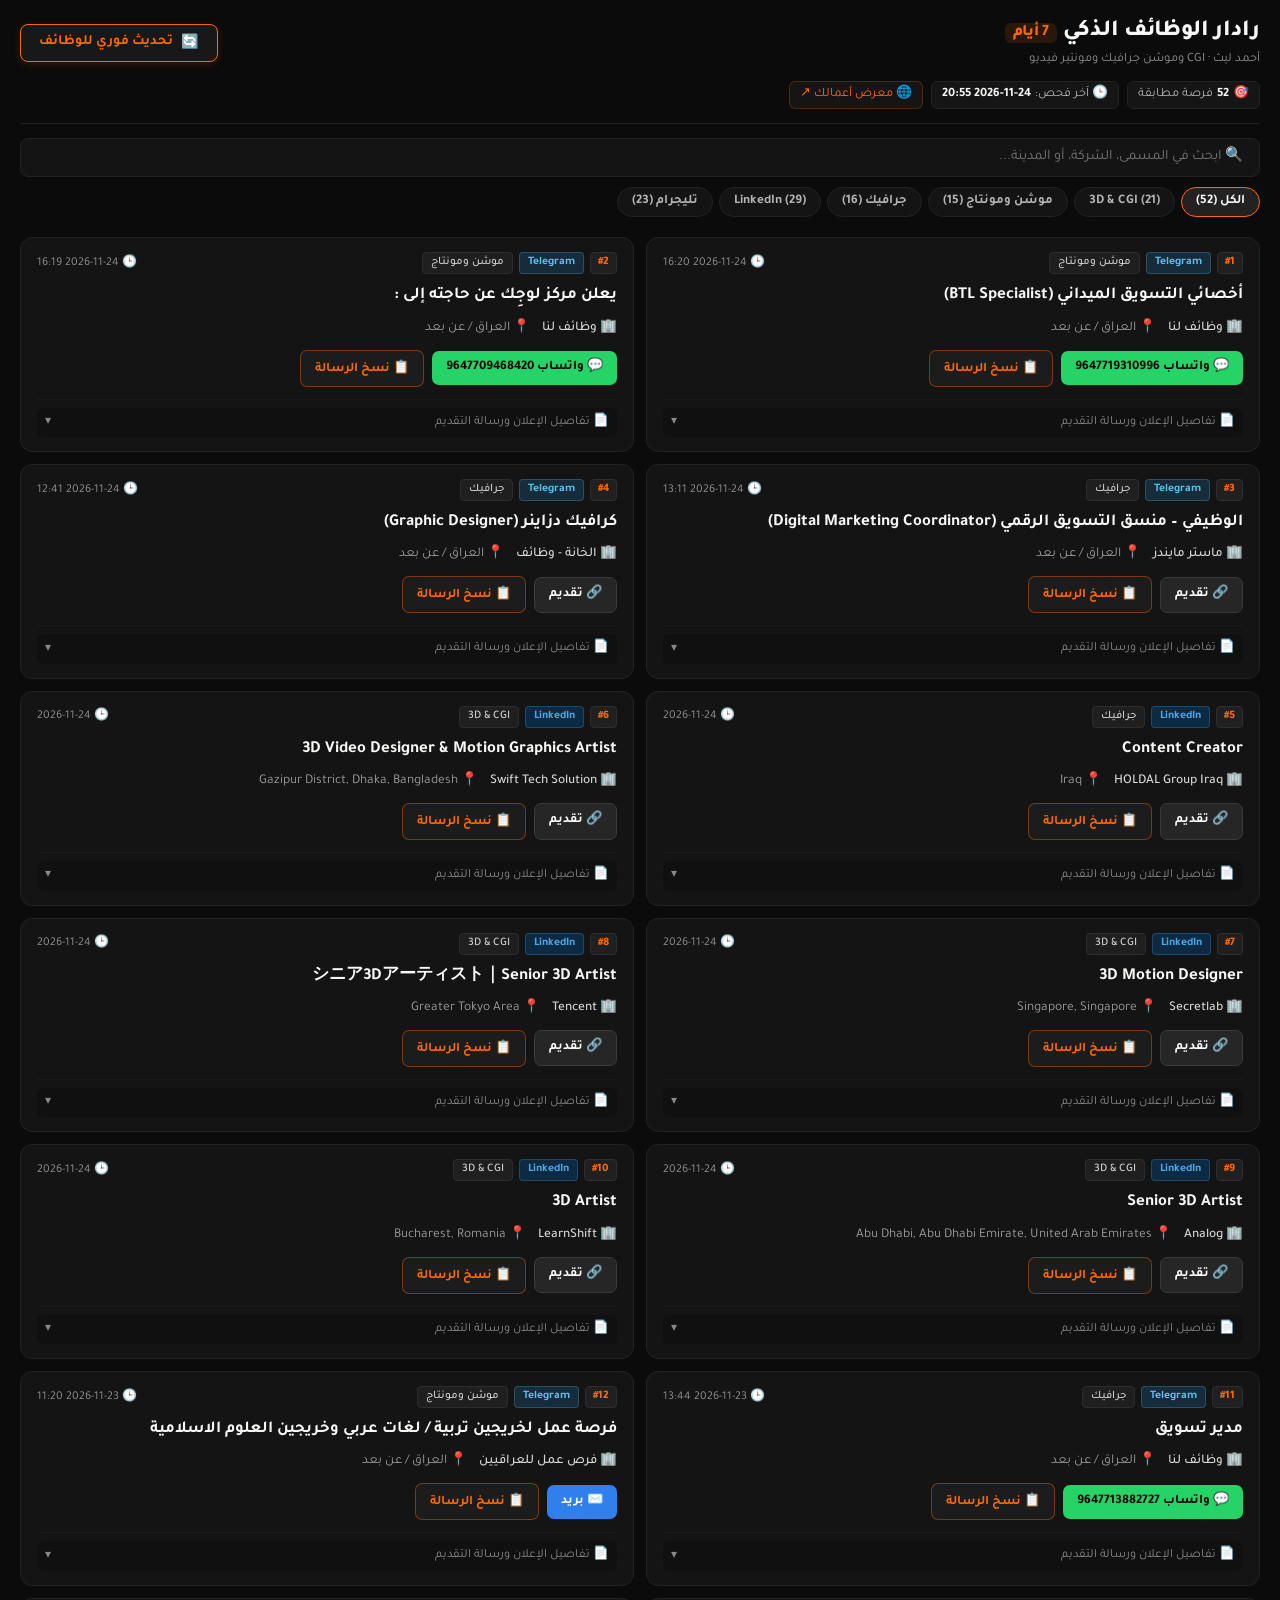
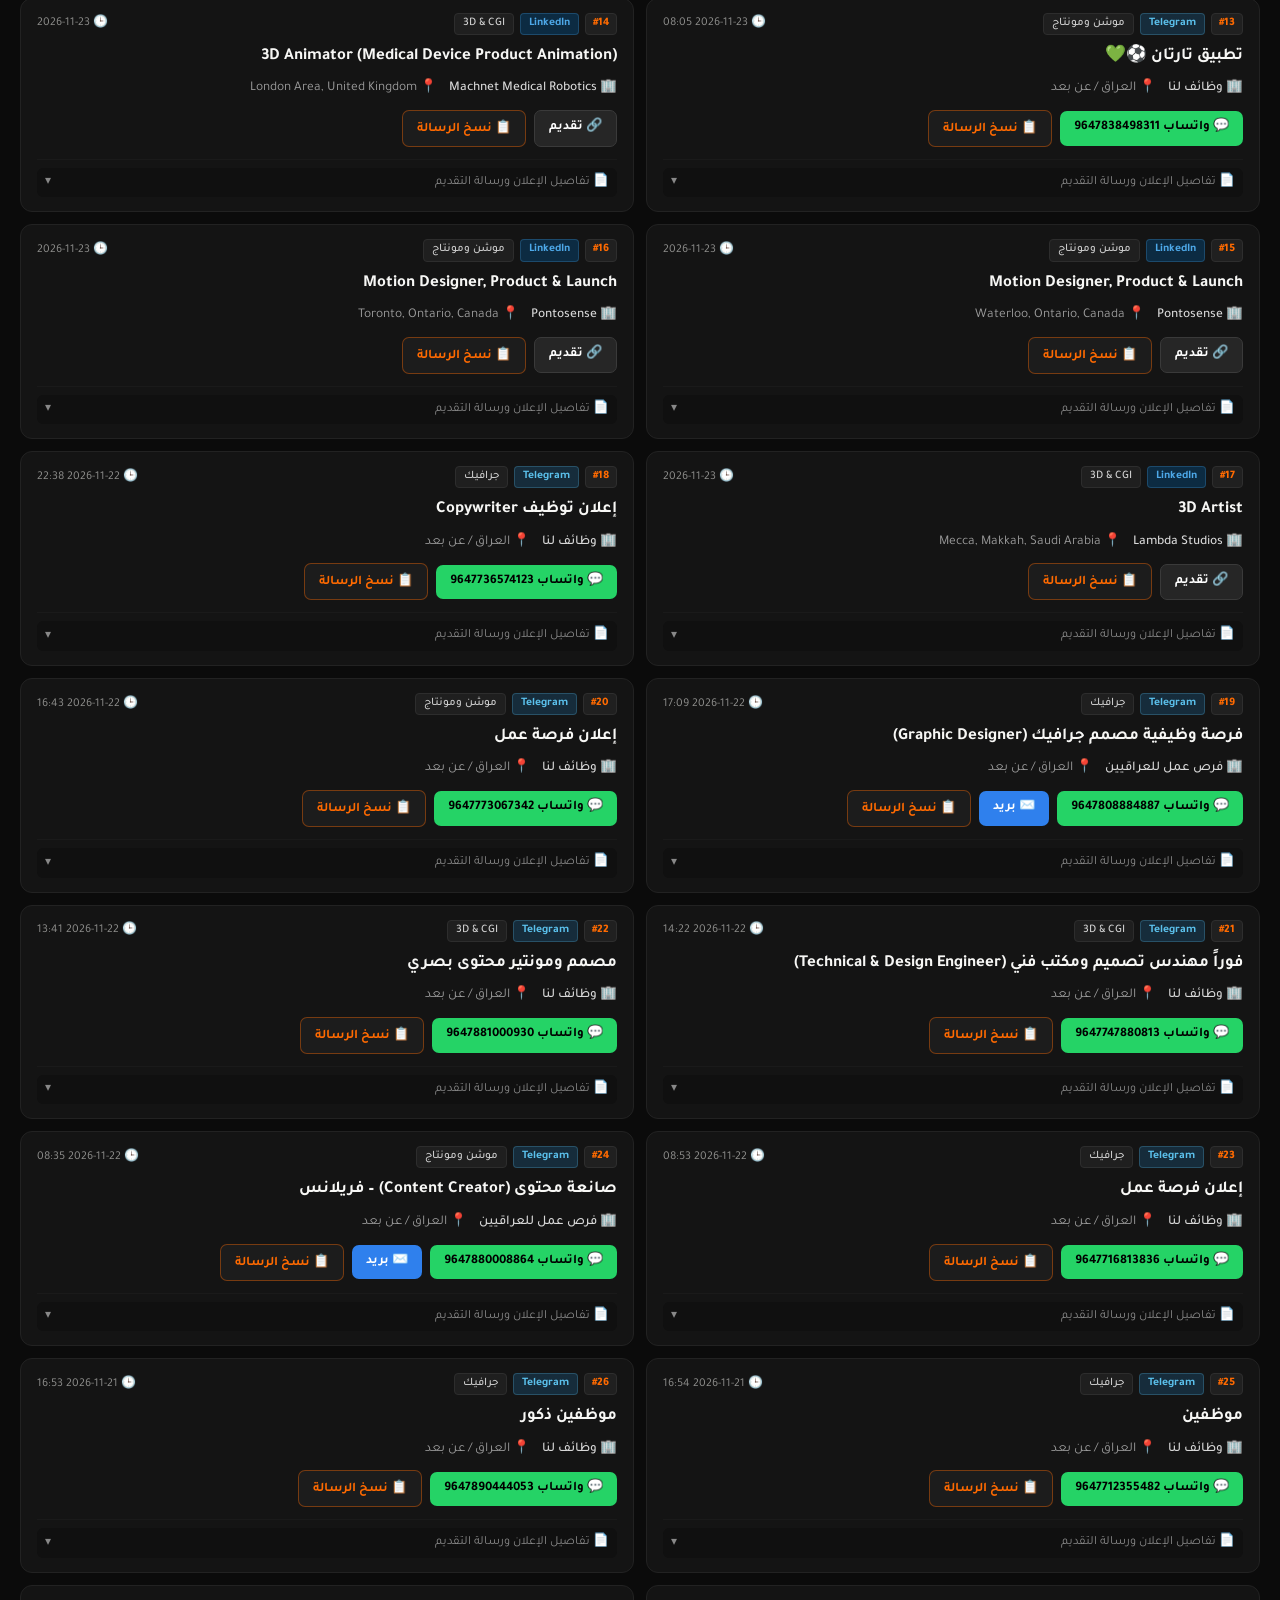
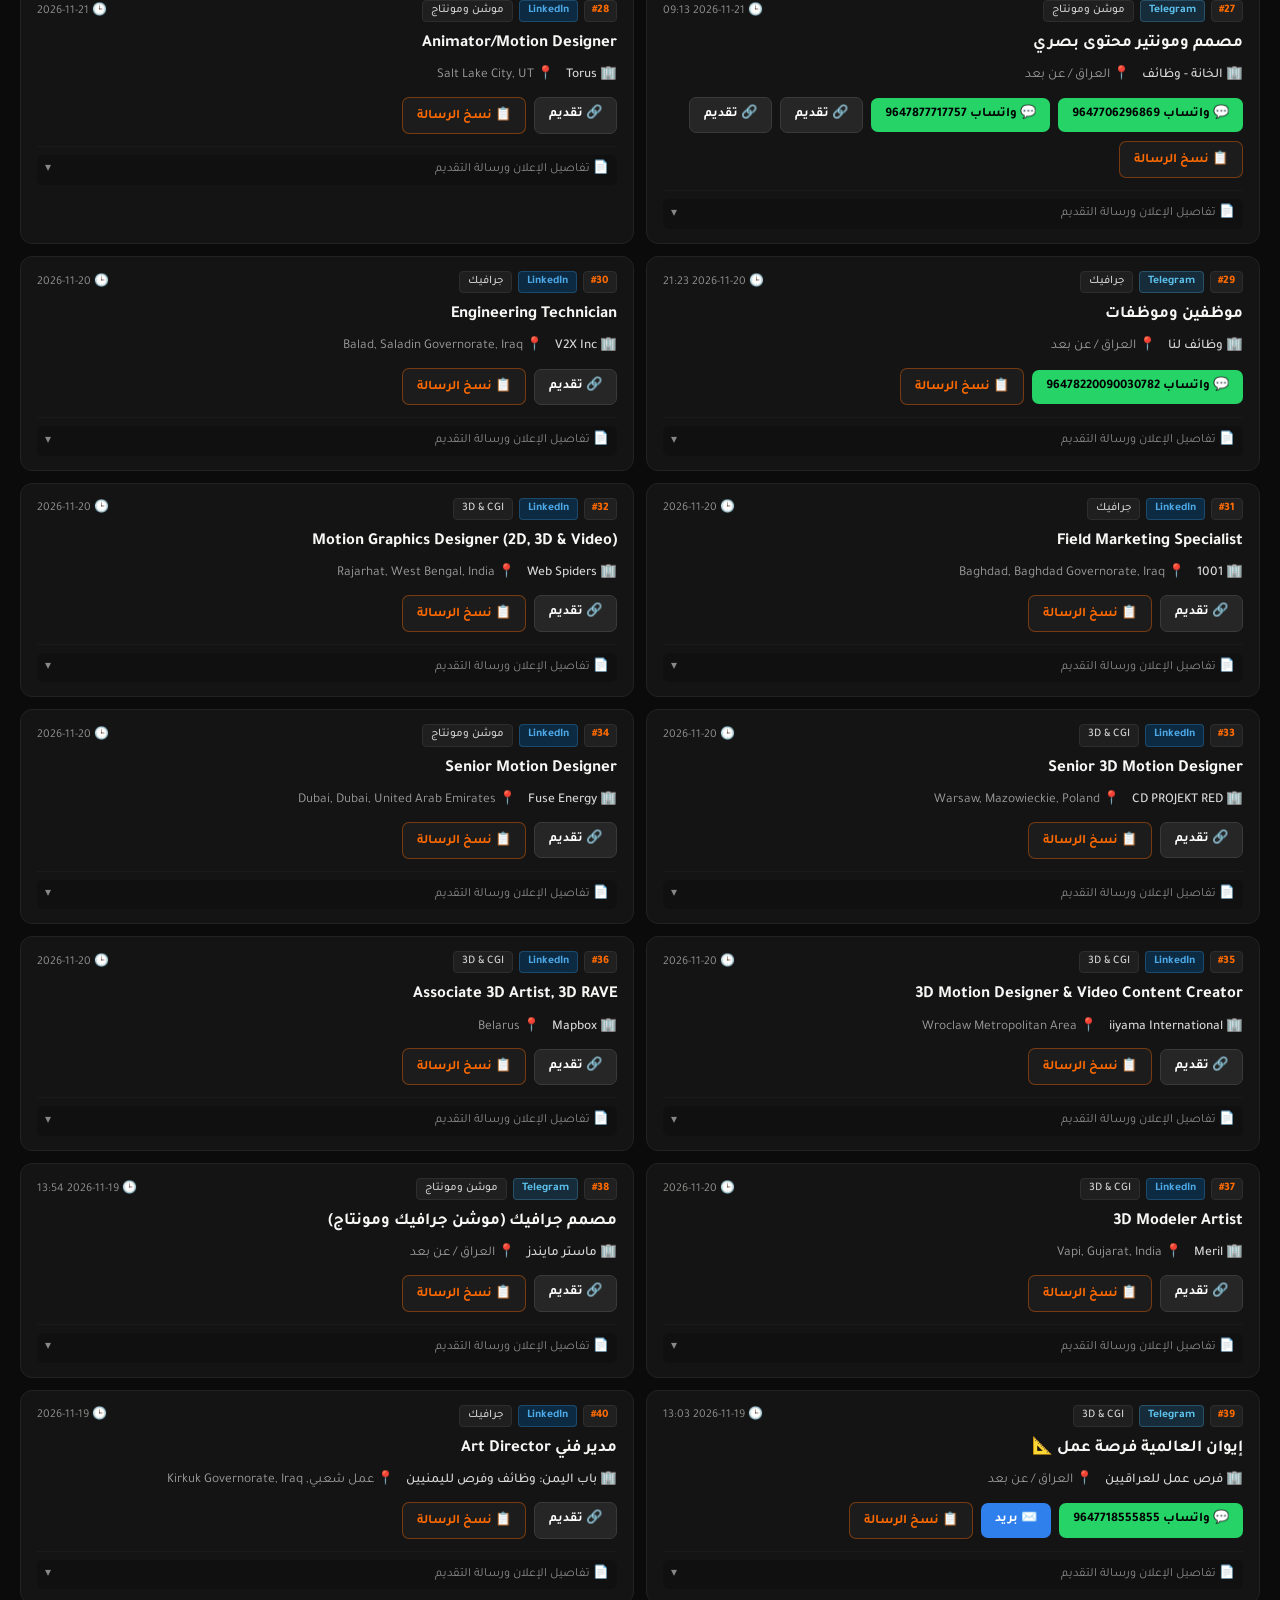
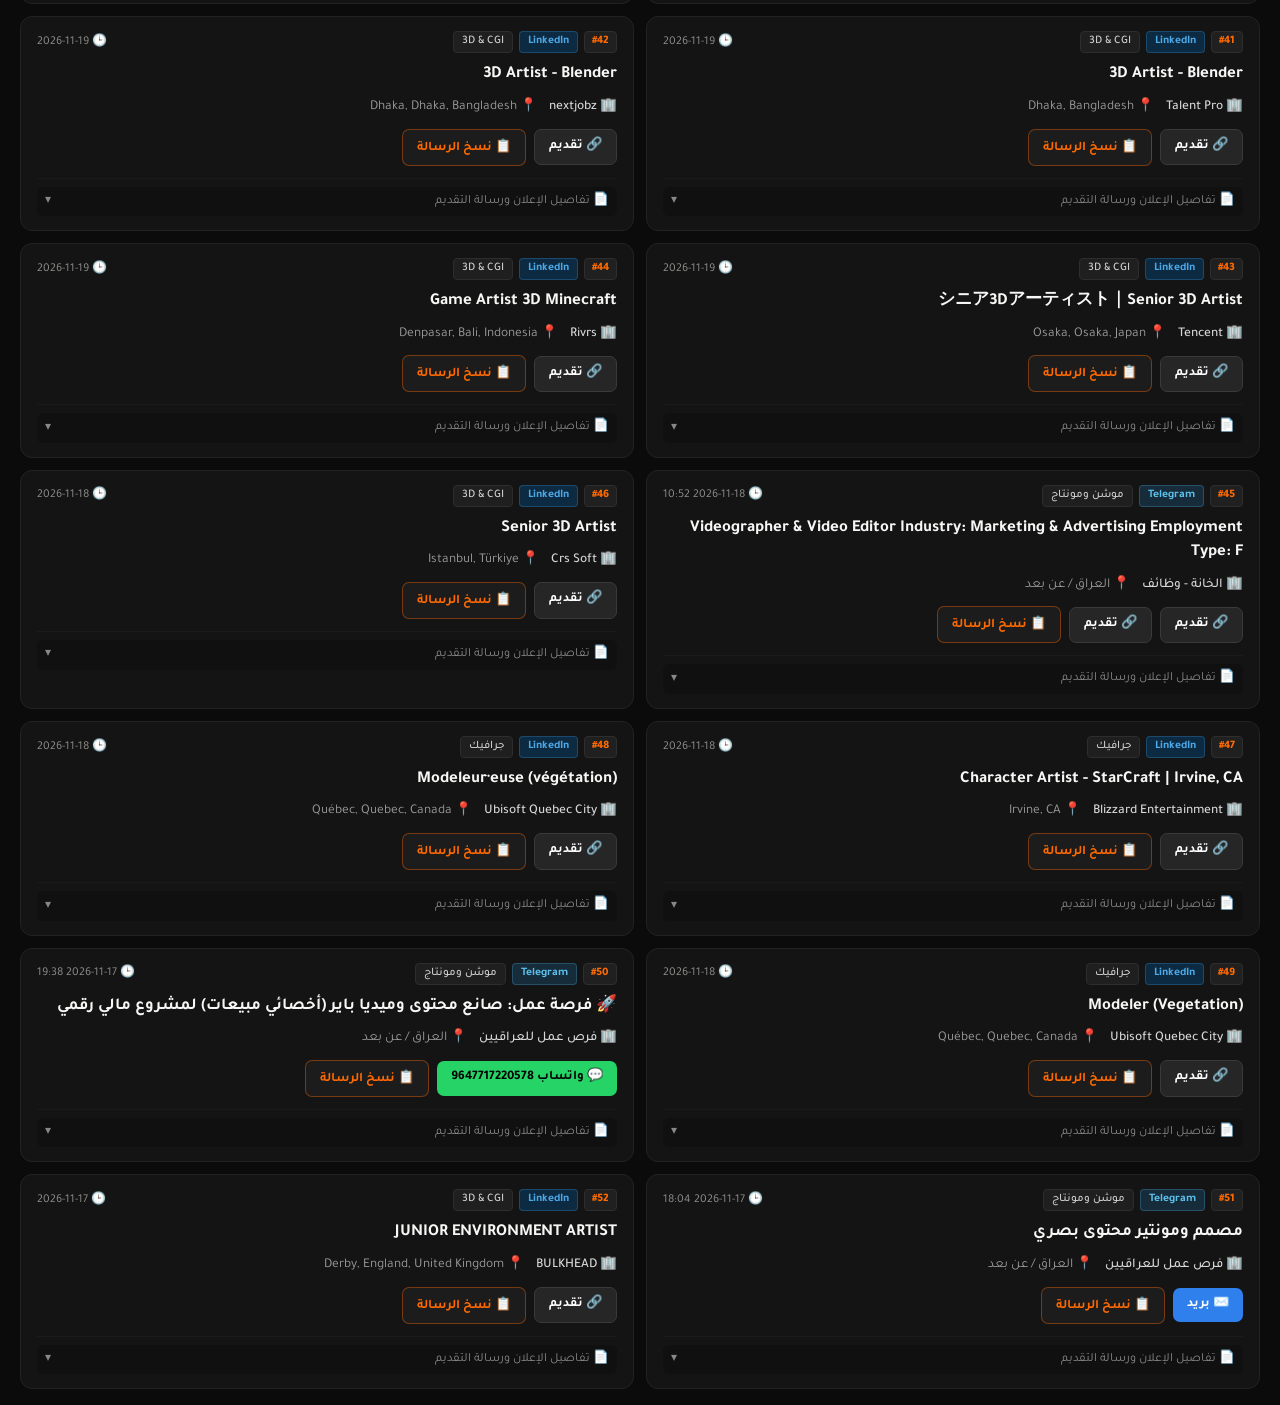
==== commit 7d0c9750: "style(mobile): mobile-first responsive redesign for job radar cards" ====
--- a/jobs.html
+++ b/jobs.html
@@ -2,7 +2,12 @@
 <html lang="ar" dir="rtl">
 <head>
     <meta charset="utf-8">
-    <meta name="viewport" content="width=device-width, initial-scale=1">
+    <meta name="viewport" content="width=device-width, initial-scale=1.0, maximum-scale=5.0">
+    <meta name="apple-mobile-web-app-capable" content="yes">
+    <meta name="apple-mobile-web-app-status-bar-style" content="black-translucent">
+    <meta name="theme-color" content="#0B0B0B">
+    <meta name="robots" content="noindex, nofollow, noarchive, nosnippet">
+    <meta name="googlebot" content="noindex, nofollow">
     <title>رادار الوظائف الذكي — أحمد ليث</title>
     <link rel="preconnect" href="https://fonts.googleapis.com">
     <link rel="preconnect" href="https://fonts.gstatic.com" crossorigin>
@@ -11,14 +16,18 @@
         :root {
             --bg: #0B0B0B;
             --surface: #141414;
-            --surface-hover: #191919;
+            --surface-hover: #1A1A1A;
+            --surface-active: #222222;
             --text: #F7F7F5;
             --dim: #8E8E8C;
+            --dim-light: #B4B4B2;
             --orange: #FF6A00;
+            --orange-dim: rgba(255, 106, 0, 0.12);
             --border: #222222;
+            --border-hover: #333333;
             --green: #25D366;
             --blue: #2F80ED;
-            --li-blue: #0077B5;
+            --li-blue: #0A66C2;
         }
         * { box-sizing: border-box; margin: 0; padding: 0; }
         body {
@@ -27,299 +36,540 @@
             font-family: 'Tajawal', sans-serif;
             padding: 16px 20px;
             line-height: 1.4;
+            -webkit-font-smoothing: antialiased;
         }
         .container {
             max-width: 1400px;
             margin: 0 auto;
         }
+
+        /* Header (App Bar Style) */
         header {
+            display: flex;
+            flex-direction: column;
+            gap: 12px;
+            padding-bottom: 14px;
+            border-bottom: 1px solid var(--border);
+            margin-bottom: 14px;
+        }
+        .header-main {
             display: flex;
             justify-content: space-between;
             align-items: center;
-            padding-bottom: 12px;
-            border-bottom: 1px solid var(--border);
-            margin-bottom: 12px;
+            gap: 12px;
             flex-wrap: wrap;
-            gap: 10px;
         }
         .header-title h1 {
-            font-size: 1.5rem;
+            font-size: 1.45rem;
             font-weight: 800;
-        }
-        .header-title h1 span { color: var(--orange); }
-        .header-actions {
-            display: flex;
-            align-items: center;
+            letter-spacing: -0.3px;
+        }
+        .header-title h1 span {
+            color: var(--orange);
+            background: var(--orange-dim);
+            padding: 2px 8px;
+            border-radius: 6px;
+            font-size: 1rem;
+        }
+        .header-sub {
+            display: block;
+            font-size: 0.8rem;
+            color: var(--dim);
+            margin-top: 3px;
         }
         .btn-refresh {
             background: #181818;
             color: var(--orange);
             border: 1px solid var(--orange);
-            padding: 6px 14px;
-            border-radius: 6px;
+            padding: 8px 18px;
+            border-radius: 8px;
             font-family: inherit;
-            font-size: 0.85rem;
+            font-size: 0.88rem;
             font-weight: 700;
             cursor: pointer;
             display: inline-flex;
             align-items: center;
-            gap: 6px;
+            gap: 8px;
             transition: all 0.2s ease;
+            box-shadow: 0 2px 8px rgba(255, 106, 0, 0.15);
         }
         .btn-refresh:hover {
             background: var(--orange);
             color: #000;
-            box-shadow: 0 0 10px rgba(255, 106, 0, 0.4);
+            box-shadow: 0 4px 14px rgba(255, 106, 0, 0.35);
         }
         .btn-refresh:disabled {
             opacity: 0.65;
             cursor: not-allowed;
-            background: #222;
-            border-color: #555;
-            color: #aaa;
+            background: #202020;
+            border-color: #444;
+            color: #888;
         }
         .spin {
             animation: spin 1s linear infinite;
             display: inline-block;
         }
         @keyframes spin { 100% { transform: rotate(360deg); } }
-        .header-stats {
+
+        /* Chips Bar */
+        .header-chips {
             display: flex;
-            gap: 16px;
-            font-size: 0.85rem;
-            color: var(--dim);
-        }
-        .header-stats strong { color: var(--text); }
-        .header-stats a { color: var(--orange); text-decoration: none; }
-
-        /* Filter Controls */
+            gap: 8px;
+            flex-wrap: wrap;
+            align-items: center;
+        }
+        .chip {
+            background: #151515;
+            border: 1px solid var(--border);
+            padding: 4px 10px;
+            border-radius: 6px;
+            font-size: 0.8rem;
+            color: var(--dim-light);
+            display: inline-flex;
+            align-items: center;
+            gap: 4px;
+        }
+        .chip strong { color: var(--text); }
+        .chip-link {
+            color: var(--orange);
+            text-decoration: none;
+            border-color: rgba(255, 106, 0, 0.25);
+            transition: all 0.15s;
+        }
+        .chip-link:hover {
+            background: var(--orange-dim);
+            border-color: var(--orange);
+        }
+
+        /* Controls (Filter Tabs & Search) */
         .controls {
             display: flex;
+            flex-direction: column;
             gap: 10px;
-            align-items: center;
-            justify-content: space-between;
-            margin-bottom: 14px;
-            flex-wrap: wrap;
+            margin-bottom: 16px;
+        }
+        .search-box {
+            width: 100%;
+        }
+        .search-box input {
+            background: var(--surface);
+            border: 1px solid var(--border);
+            color: var(--text);
+            padding: 10px 16px;
+            border-radius: 8px;
+            font-family: inherit;
+            font-size: 0.9rem;
+            width: 100%;
+            outline: none;
+            transition: border-color 0.15s, box-shadow 0.15s;
+        }
+        .search-box input:focus {
+            border-color: var(--orange);
+            box-shadow: 0 0 0 2px var(--orange-dim);
+        }
+        .filter-tabs-wrapper {
+            width: 100%;
+            overflow: hidden;
         }
         .filter-tabs {
             display: flex;
             gap: 6px;
-            flex-wrap: wrap;
-        }
+            overflow-x: auto;
+            white-space: nowrap;
+            padding-bottom: 4px;
+            -webkit-overflow-scrolling: touch;
+            scrollbar-width: none;
+        }
+        .filter-tabs::-webkit-scrollbar { display: none; }
         .tab-btn {
             background: var(--surface);
-            color: var(--dim);
+            color: var(--dim-light);
             border: 1px solid var(--border);
-            padding: 5px 12px;
-            border-radius: 6px;
+            padding: 6px 14px;
+            border-radius: 20px;
             font-family: inherit;
             font-size: 0.82rem;
             font-weight: 700;
             cursor: pointer;
+            flex-shrink: 0;
             transition: all 0.15s ease;
         }
         .tab-btn:hover, .tab-btn.active {
-            background: #202020;
+            background: #222222;
             color: var(--text);
             border-color: var(--orange);
         }
-        .search-box input {
-            background: var(--surface);
-            border: 1px solid var(--border);
-            color: var(--text);
-            padding: 6px 14px;
-            border-radius: 6px;
-            font-family: inherit;
-            font-size: 0.85rem;
-            width: 260px;
-            outline: none;
-        }
-        .search-box input:focus {
-            border-color: var(--orange);
-        }
-
-        /* Grid Layout (Compact High-Density) */
+
+        /* Grid Layout */
         .grid {
             display: grid;
-            grid-template-columns: repeat(auto-fill, minmax(430px, 1fr));
-            gap: 10px;
-        }
-        @media (max-width: 600px) {
-            .grid { grid-template-columns: 1fr; }
-        }
-
+            grid-template-columns: repeat(auto-fill, minmax(460px, 1fr));
+            gap: 12px;
+        }
+
+        /* Modern Job Card */
         .job-card {
             background: var(--surface);
             border: 1px solid var(--border);
-            border-radius: 8px;
-            padding: 10px 12px;
+            border-radius: 12px;
+            padding: 14px 16px;
             display: flex;
             flex-direction: column;
-            gap: 6px;
+            gap: 10px;
             transition: border-color 0.15s, background 0.15s;
         }
         .job-card:hover {
             background: var(--surface-hover);
-            border-color: #383838;
-        }
-        .card-top {
+            border-color: var(--border-hover);
+        }
+        .card-header {
+            display: flex;
+            justify-content: space-between;
+            align-items: center;
+            gap: 8px;
+        }
+        .card-tags {
             display: flex;
             align-items: center;
-            gap: 8px;
+            gap: 6px;
+            flex-wrap: wrap;
         }
         .badge {
-            background: #222;
+            background: #202020;
             color: var(--orange);
             font-size: 0.72rem;
             font-weight: 800;
-            padding: 1px 6px;
+            padding: 2px 7px;
             border-radius: 4px;
+            border: 1px solid #2e2e2e;
         }
         .tag {
-            font-size: 0.7rem;
+            font-size: 0.72rem;
             font-weight: 700;
-            padding: 1px 6px;
+            padding: 2px 8px;
             border-radius: 4px;
         }
-        .tag-tg { background: #1f3b4d; color: #5bc0eb; }
-        .tag-li { background: #0c334d; color: #48a9e6; }
-        .tag-wa { background: #133a20; color: #25D366; }
-        .job-title {
-            font-size: 0.96rem;
-            font-weight: 700;
-            color: var(--text);
-            flex-grow: 1;
-            white-space: nowrap;
-            overflow: hidden;
-            text-overflow: ellipsis;
-        }
-        .job-meta {
+        .tag-tg { background: #162c3b; color: #5bc0eb; border: 1px solid rgba(91, 192, 235, 0.25); }
+        .tag-li { background: #0c2b42; color: #4da8e8; border: 1px solid rgba(77, 168, 232, 0.25); }
+        .tag-wa { background: #11331c; color: #25D366; border: 1px solid rgba(37, 211, 102, 0.25); }
+        .tag-cat { background: #1f1f1f; color: #d0d0d0; border: 1px solid #2d2d2d; font-weight: 500; }
+        .job-date {
             font-size: 0.75rem;
             color: var(--dim);
             white-space: nowrap;
         }
-        .job-sub {
+
+        /* Title */
+        .job-title {
+            font-size: 1.05rem;
+            font-weight: 700;
+            color: var(--text);
+            line-height: 1.45;
+            word-break: break-word;
+        }
+
+        /* Meta (Company & Location) */
+        .job-meta-row {
             display: flex;
-            justify-content: space-between;
-            font-size: 0.8rem;
+            flex-wrap: wrap;
+            gap: 12px;
+            font-size: 0.84rem;
             color: var(--dim);
-            padding-bottom: 2px;
-        }
-        .job-sub .comp { color: #d0d0d0; font-weight: 500; }
-        .job-sub .loc { color: #888; }
-
+        }
+        .meta-item.comp { color: #d8d8d8; font-weight: 500; }
+        .meta-item.loc { color: #9c9c9c; }
+
+        /* Actions */
         .actions {
             display: flex;
-            gap: 6px;
+            flex-wrap: wrap;
+            gap: 8px;
             align-items: center;
-            flex-wrap: wrap;
             margin-top: 2px;
         }
         .btn {
             display: inline-flex;
             align-items: center;
-            padding: 4px 10px;
-            border-radius: 5px;
+            justify-content: center;
+            padding: 8px 14px;
+            border-radius: 7px;
             text-decoration: none;
             font-family: inherit;
             font-weight: 700;
-            font-size: 0.78rem;
+            font-size: 0.82rem;
             border: none;
             cursor: pointer;
-            transition: opacity 0.15s;
-        }
-        .btn:hover { opacity: 0.85; }
+            transition: all 0.15s ease;
+        }
+        .btn:active { transform: scale(0.97); }
         .btn-wa { background: var(--green); color: #000; }
+        .btn-wa:hover { filter: brightness(1.1); }
         .btn-mail { background: var(--blue); color: #fff; }
-        .btn-link { background: #2a2a2a; color: #fff; border: 1px solid #383838; }
-        .btn-copy { background: #1c1c1c; color: var(--orange); border: 1px solid #333; }
-        .no-contact { font-size: 0.75rem; color: #666; }
-
-        /* Collapsible details */
+        .btn-link { background: #262626; color: #fff; border: 1px solid #3a3a3a; }
+        .btn-link:hover { background: #303030; }
+        .btn-copy { background: #1c1c1c; color: var(--orange); border: 1px solid rgba(255, 106, 0, 0.4); }
+        .btn-copy:hover { background: var(--orange); color: #000; }
+        .no-contact { font-size: 0.78rem; color: #777; }
+
+        /* Accordion Details */
+        .job-details {
+            border-top: 1px solid #1a1a1a;
+            padding-top: 8px;
+            margin-top: 2px;
+        }
         .job-details summary {
             cursor: pointer;
+            font-size: 0.78rem;
+            color: #888;
+            padding: 6px 8px;
+            background: #101010;
+            border-radius: 6px;
+            user-select: none;
+            display: flex;
+            align-items: center;
+            justify-content: space-between;
+            transition: all 0.15s;
+        }
+        .job-details summary:hover {
+            color: var(--orange);
+            background: #161616;
+        }
+        .job-details summary .arrow {
+            transition: transform 0.2s ease;
             font-size: 0.75rem;
-            color: #666;
-            margin-top: 4px;
-            user-select: none;
-        }
-        .job-details summary:hover { color: var(--orange); }
+        }
+        .job-details[open] summary .arrow {
+            transform: rotate(180deg);
+        }
         .details-content {
-            margin-top: 6px;
-            padding: 8px 10px;
-            background: #0e0e0e;
-            border-radius: 6px;
-            font-size: 0.78rem;
-            color: #aaa;
-            line-height: 1.5;
-        }
-        .pitch-preview strong { color: var(--orange); font-size: 0.75rem; }
+            margin-top: 8px;
+            padding: 10px 12px;
+            background: #0d0d0d;
+            border-radius: 8px;
+            border: 1px solid #1a1a1a;
+            font-size: 0.8rem;
+            color: #bbb;
+            line-height: 1.55;
+        }
+        .pitch-top {
+            display: flex;
+            justify-content: space-between;
+            align-items: center;
+            margin-bottom: 6px;
+        }
+        .pitch-top strong { color: var(--orange); font-size: 0.78rem; }
+        .btn-copy-mini {
+            background: #1e1e1e;
+            color: #ddd;
+            border: 1px solid #333;
+            padding: 3px 8px;
+            border-radius: 4px;
+            font-family: inherit;
+            font-size: 0.72rem;
+            cursor: pointer;
+        }
         .pitch-text {
             color: #e2e2e2;
             white-space: pre-line;
-            margin-top: 3px;
-            background: #161616;
-            padding: 6px 8px;
-            border-radius: 4px;
-            border-right: 2px solid var(--orange);
-        }
-        .divider { border: none; border-top: 1px solid #1f1f1f; margin: 8px 0; }
-        .original-ad { color: #777; font-size: 0.74rem; }
+            background: #141414;
+            padding: 8px 10px;
+            border-radius: 6px;
+            border-right: 3px solid var(--orange);
+            font-size: 0.82rem;
+            line-height: 1.6;
+        }
+        .divider { border: none; border-top: 1px solid #1c1c1c; margin: 10px 0; }
+        .ad-title {
+            display: block;
+            color: #888;
+            font-size: 0.75rem;
+            font-weight: 700;
+            margin-bottom: 4px;
+        }
+        .original-ad {
+            color: #888;
+            font-size: 0.76rem;
+            line-height: 1.6;
+            max-height: 380px;
+            overflow-y: auto;
+            word-break: break-word;
+        }
+
+        /* Mobile View Overhaul (Thumb-Friendly Native Look) */
+        @media (max-width: 768px) {
+            body {
+                padding: 12px 10px 30px 10px;
+            }
+            header {
+                gap: 10px;
+                padding-bottom: 12px;
+                margin-bottom: 12px;
+            }
+            .header-main {
+                flex-direction: column;
+                align-items: stretch;
+                gap: 10px;
+            }
+            .header-title h1 {
+                font-size: 1.3rem;
+            }
+            .btn-refresh {
+                width: 100%;
+                justify-content: center;
+                min-height: 44px;
+                font-size: 0.92rem;
+            }
+            .header-chips {
+                gap: 6px;
+                overflow-x: auto;
+                white-space: nowrap;
+                padding-bottom: 4px;
+                scrollbar-width: none;
+            }
+            .header-chips::-webkit-scrollbar { display: none; }
+            .chip {
+                font-size: 0.76rem;
+                padding: 5px 10px;
+                flex-shrink: 0;
+            }
+            .controls {
+                gap: 8px;
+                margin-bottom: 12px;
+            }
+            .search-box input {
+                min-height: 44px;
+                font-size: 0.92rem;
+                padding: 10px 14px;
+            }
+            .filter-tabs {
+                gap: 6px;
+                padding: 2px 0 6px 0;
+            }
+            .tab-btn {
+                padding: 7px 14px;
+                font-size: 0.82rem;
+            }
+            .grid {
+                grid-template-columns: 1fr;
+                gap: 12px;
+            }
+            .job-card {
+                padding: 14px;
+                gap: 10px;
+                border-radius: 12px;
+            }
+            .job-title {
+                font-size: 1.05rem;
+                line-height: 1.45;
+                white-space: normal;
+                word-break: break-word;
+            }
+            .job-meta-row {
+                font-size: 0.82rem;
+                gap: 10px;
+            }
+            .actions {
+                display: grid;
+                grid-template-columns: 1fr 1fr;
+                gap: 8px;
+                width: 100%;
+            }
+            .btn {
+                min-height: 44px;
+                font-size: 0.86rem;
+                justify-content: center;
+                padding: 8px 10px;
+                border-radius: 8px;
+            }
+            /* When there is only 1 button in actions, stretch across full width */
+            .actions .btn:only-child {
+                grid-column: span 2;
+            }
+            .job-details summary {
+                min-height: 42px;
+                padding: 8px 12px;
+                font-size: 0.82rem;
+            }
+            .pitch-text {
+                font-size: 0.84rem;
+                padding: 10px;
+            }
+            .original-ad {
+                font-size: 0.8rem;
+                max-height: 320px;
+            }
+        }
     </style>
 </head>
 <body>
     <div class="container">
         <header>
-            <div class="header-title">
-                <h1>رادار الوظائف الذكي <span>7 أيام</span></h1>
-            </div>
-            <div class="header-actions">
+            <div class="header-main">
+                <div class="header-title">
+                    <h1>رادار الوظائف الذكي <span>7 أيام</span></h1>
+                    <span class="header-sub">أحمد ليث · CGI وموشن جرافيك ومونتير فيديو</span>
+                </div>
                 <button id="refreshBtn" class="btn-refresh" onclick="triggerLiveRefresh()">
                     <span id="refreshIcon" class="refresh-icon">🔄</span> <span id="refreshText">تحديث فوري للوظائف</span>
                 </button>
             </div>
-            <div class="header-stats">
-                <span>التحديث: <strong>2026-11-24 19:26</strong></span>
-                <span>الفرص: <strong>52</strong></span>
-                <span>المعرض: <a href="https://ahmed-laith.github.io/" target="_blank">ahmed-laith.github.io</a></span>
+            <div class="header-chips">
+                <span class="chip">🎯 <strong>52</strong> فرصة مطابقة</span>
+                <span class="chip">🕒 آخر فحص: <strong>2026-11-24 20:55</strong></span>
+                <a href="https://ahmed-laith.github.io/" target="_blank" class="chip chip-link">🌐 معرض أعمالك ↗</a>
             </div>
         </header>
 
         <div class="controls">
-            <div class="filter-tabs">
-                <button class="tab-btn active" onclick="filterCategory('all', this)">الكل (52)</button>
-                <button class="tab-btn" onclick="filterCategory('3d', this)">3D & CGI (21)</button>
-                <button class="tab-btn" onclick="filterCategory('motion', this)">موشن ومونتاج (15)</button>
-                <button class="tab-btn" onclick="filterCategory('design', this)">جرافيك (16)</button>
-                <button class="tab-btn" onclick="filterCategory('linkedin', this)">LinkedIn (29)</button>
-                <button class="tab-btn" onclick="filterCategory('telegram', this)">تليجرام (23)</button>
-            </div>
             <div class="search-box">
-                <input type="text" id="searchInput" placeholder="ابحث في الشواغر أو الشركات..." oninput="searchJobs()">
+                <input type="text" id="searchInput" placeholder="🔍 ابحث في المسمى، الشركة، أو المدينة..." oninput="searchJobs()">
+            </div>
+            <div class="filter-tabs-wrapper">
+                <div class="filter-tabs">
+                    <button class="tab-btn active" onclick="filterCategory('all', this)">الكل (52)</button>
+                    <button class="tab-btn" onclick="filterCategory('3d', this)">3D & CGI (21)</button>
+                    <button class="tab-btn" onclick="filterCategory('motion', this)">موشن ومونتاج (15)</button>
+                    <button class="tab-btn" onclick="filterCategory('design', this)">جرافيك (16)</button>
+                    <button class="tab-btn" onclick="filterCategory('linkedin', this)">LinkedIn (29)</button>
+                    <button class="tab-btn" onclick="filterCategory('telegram', this)">تليجرام (23)</button>
+                </div>
             </div>
         </div>
 
         <main class="grid" id="jobsGrid">
             
         <div class="job-card" data-platform="telegram" data-category="motion" data-search="أخصائي التسويق الميداني (btl specialist) عبر تليجرام العراق / عن بعد">
-            <div class="card-top">
-                <span class="badge">#1</span>
-                <span class="tag tag-tg">Telegram</span>
-                <h3 class="job-title">أخصائي التسويق الميداني (BTL Specialist)</h3>
-                <span class="job-meta">وظائف لنا · 2026-11-24 16:20</span>
-            </div>
-            <div class="job-sub">
-                <span class="comp">عبر تليجرام</span>
-                <span class="loc">📍 العراق / عن بعد</span>
-            </div>
+            <div class="card-header">
+                <div class="card-tags">
+                    <span class="badge">#1</span>
+                    <span class="tag tag-tg">Telegram</span>
+                    <span class="tag tag-cat">موشن ومونتاج</span>
+                </div>
+                <span class="job-date">🕒 2026-11-24 16:20</span>
+            </div>
+            
+            <h3 class="job-title">أخصائي التسويق الميداني (BTL Specialist)</h3>
+            
+            <div class="job-meta-row">
+                <span class="meta-item comp">🏢 وظائف لنا</span>
+                <span class="meta-item loc">📍 العراق / عن بعد</span>
+            </div>
+
             <div class="actions">
                 <a href="https://wa.me/9647719310996?text=%D9%85%D8%B1%D8%AD%D8%A8%D8%A7%20%D8%8C%20%D8%A7%D8%B7%D9%84%D8%B9%D8%AA%20%D8%B9%D9%84%D9%89%20%D8%A7%D8%B9%D9%84%D8%A7%D9%86%D9%83%D9%85%20%D8%A8%D8%AE%D8%B5%D9%88%D8%B5%20%D8%B4%D8%A7%D8%BA%D8%B1%20%28%D8%A3%D8%AE%D8%B5%D8%A7%D8%A6%D9%8A%20%D8%A7%D9%84%D8%AA%D8%B3%D9%88%D9%8A%D9%82%20%D8%A7%D9%84%D9%85%D9%8A%D8%AF%D8%A7%D9%86%D9%8A%20%28BTL%20Specialist%29%29%20%D9%88%D8%A7%D9%88%D8%AF%20%D8%A7%D9%84%D8%AA%D9%82%D8%AF%D9%8A%D9%85%20%D8%B9%D9%84%D9%8A%D9%87%0A%D8%A7%D9%86%D8%A7%20%D8%A7%D8%AD%D9%85%D8%AF%20%D9%84%D9%8A%D8%AB%D8%8C%20%D9%85%D8%B5%D9%85%D9%85%20CGI%20%D9%88%D9%85%D9%88%D8%B4%D9%86%20%D8%AC%D8%B1%D8%A7%D9%81%D9%8A%D9%83%20%D9%88%D9%85%D9%88%D9%86%D8%AA%D9%8A%D8%B1%20%D9%81%D9%8A%D8%AF%D9%8A%D9%88%D8%8C%20%D9%88%D8%B9%D9%86%D8%AF%D9%8A%20%D8%AE%D8%A8%D8%B1%D8%A9%20%D8%A8%D8%A5%D9%86%D8%AA%D8%A7%D8%AC%20%D8%A7%D9%84%D9%85%D8%AD%D8%AA%D9%88%D9%89%20%D8%A7%D9%84%D8%A8%D8%B5%D8%B1%D9%8A%20%D9%88%D8%A7%D9%84%D8%A5%D8%B9%D9%84%D8%A7%D9%86%D9%8A%20%D9%88%D8%A7%D9%84%D8%AA%D8%B5%D8%A7%D9%85%D9%8A%D9%85%20%D8%AB%D9%84%D8%A7%D8%AB%D9%8A%D8%A9%20%D8%A7%D9%84%D8%A3%D8%A8%D8%B9%D8%A7%D8%AF.%0A%0A%D8%AA%D9%83%D8%AF%D8%B1%20%D8%AA%D8%B4%D9%88%D9%81%20%D9%86%D9%85%D8%A7%D8%B0%D8%AC%20%D8%A3%D8%B9%D9%85%D8%A7%D9%84%D9%8A%20%D9%88%D9%85%D8%B4%D8%A7%D8%B1%D9%8A%D8%B9%D9%8A%20%D8%A7%D9%84%D8%B3%D8%A7%D8%A8%D9%82%D8%A9%20%D9%85%D8%A8%D8%A7%D8%B4%D8%B1%D8%A9%20%D8%B9%D8%A8%D8%B1%20%D9%85%D9%88%D9%82%D8%B9%D9%8A%3A%0Ahttps%3A//ahmed-laith.github.io/%0A%0A%D8%AC%D8%A7%D9%87%D8%B2%20%D9%84%D9%84%D8%AA%D9%88%D8%A7%D8%B5%D9%84%20%D9%88%D8%AA%D8%B2%D9%88%D9%8A%D8%AF%D9%83%D9%85%20%D8%A8%D8%A7%D9%84%D8%B3%D9%8A%D8%B1%D8%A9%20%D8%A7%D9%84%D8%B0%D8%A7%D8%AA%D9%8A%D8%A9%20%D9%88%D8%A3%D9%8A%20%D8%AA%D9%81%D8%A7%D8%B5%D9%8A%D9%84%20%D8%A5%D8%B6%D8%A7%D9%81%D9%8A%D8%A9.%0A%D8%AA%D8%AD%D9%8A%D8%A7%D8%AA%D9%8A%20%D9%88%D8%A7%D8%AD%D8%AA%D8%B1%D8%A7%D9%85%D9%8A." target="_blank" class="btn btn-wa">💬 واتساب 9647719310996</a><button class="btn btn-copy" onclick="copyPitch('pitch_1', this)">📋 نسخ الرسالة</button>
             </div>
-            <details class="job-details">
-                <summary>تفاصيل الإعلان ونص الرسالة</summary>
-                <div class="details-content">
-                    <div class="pitch-preview">
-                        <strong>نص الرسالة المجهزة:</strong>
+
+            <details class="job-details">
+                <summary>
+                    <span>📄 تفاصيل الإعلان ورسالة التقديم</span>
+                    <span class="arrow">▾</span>
+                </summary>
+                <div class="details-content">
+                    <div class="pitch-preview">
+                        <div class="pitch-top">
+                            <strong>رسالة التقديم المجهزة لك:</strong>
+                            <button class="btn-copy-mini" onclick="copyPitch('pitch_1', this)">📋 نسخ الرسالة</button>
+                        </div>
                         <div id="pitch_1" class="pitch-text">مرحبا ، اطلعت على اعلانكم بخصوص شاغر (أخصائي التسويق الميداني (BTL Specialist)) واود التقديم عليه
 انا احمد ليث، مصمم CGI وموشن جرافيك ومونتير فيديو، وعندي خبرة بإنتاج المحتوى البصري والإعلاني والتصاميم ثلاثية الأبعاد.
 
@@ -330,31 +580,47 @@
 تحياتي واحترامي.</div>
                     </div>
                     <hr class="divider">
-                    <div class="original-ad">🚹🚹 مطلوب موظف 🚹🚹<br><br>WE ARE HIRING | vivo Iraq<br><br>Position: BTL Marketing Specialist<br>📍 Location: Baghdad<br>💰 Monthly Salary: $600<br><br>Job Responsibilities:<br>• Coordinate and communicate with suppliers.<br>• Follow up on quotations, production, and delivery.<br>• Manage marketing materials and promotional items.<br>• Support in-store promotions and brand activities.<br>• Assist with offline marketing campaigns.<br>Requirements:<br>• Strong English communication skills.<br>• Quick learner with a proactive personality.<br>• Excellent communication and coordination skills.<br>• Outgoing and energetic personality.<br>• Previous experience in marketing, procurement, or supplier coordination is an advantage but not mandatory.<br>Training will be provided.<br>How to apply:<br>Please send your CV via WhatsApp:<br>07719310996<br><br>ــــــــــــــــــــــــــــــــــــ<br><br>إعلان توظيف | شركة vivo العراق<br><br>المسمى الوظيفي: أخصائي التسويق الميداني (BTL Specialist)<br>📍 موقع العمل: بغداد<br>💰 الراتب الشهري: 600 دولار<br><br>المهام الوظيفية:<br>• التواصل والتنسيق مع الموردين.<br>• متابعة عروض الأسعار والتصنيع والتسليم.<br>• إدارة المواد التسويقية والهدايا الترويجية.<br>• دعم الأنشطة التسويقية والترويجية داخل المحلات.<br>• المساهمة في تنفيذ الحملات التسويقية الميدانية.<br><br>المتطلبات:<br>• إجادة اللغة الإنجليزية ومهارات التواصل بها.<br>• سرعة التعلم وروح المبادرة.<br>• مهارات جيدة في التواصل والتنسيق.<br>• شخصية اجتماعية وحيوية.<br>• تُفضل الخبرة في التسويق أو المشتريات أو التنسيق مع الموردين، ولكنها ليست شرطاً أساسياً.<br><br>سيتم توفير التدريب للموظف.<br><br>طريقة التقديم:<br>يرجى إرسال السيرة الذاتية عبر الواتساب:<br>07719310996</div>
+                    <div class="ad-section">
+                        <span class="ad-title">نص الإعلان الأصلي:</span>
+                        <div class="original-ad">🚹🚹 مطلوب موظف 🚹🚹<br><br>WE ARE HIRING | vivo Iraq<br><br>Position: BTL Marketing Specialist<br>📍 Location: Baghdad<br>💰 Monthly Salary: $600<br><br>Job Responsibilities:<br>• Coordinate and communicate with suppliers.<br>• Follow up on quotations, production, and delivery.<br>• Manage marketing materials and promotional items.<br>• Support in-store promotions and brand activities.<br>• Assist with offline marketing campaigns.<br>Requirements:<br>• Strong English communication skills.<br>• Quick learner with a proactive personality.<br>• Excellent communication and coordination skills.<br>• Outgoing and energetic personality.<br>• Previous experience in marketing, procurement, or supplier coordination is an advantage but not mandatory.<br>Training will be provided.<br>How to apply:<br>Please send your CV via WhatsApp:<br>07719310996<br><br>ــــــــــــــــــــــــــــــــــــ<br><br>إعلان توظيف | شركة vivo العراق<br><br>المسمى الوظيفي: أخصائي التسويق الميداني (BTL Specialist)<br>📍 موقع العمل: بغداد<br>💰 الراتب الشهري: 600 دولار<br><br>المهام الوظيفية:<br>• التواصل والتنسيق مع الموردين.<br>• متابعة عروض الأسعار والتصنيع والتسليم.<br>• إدارة المواد التسويقية والهدايا الترويجية.<br>• دعم الأنشطة التسويقية والترويجية داخل المحلات.<br>• المساهمة في تنفيذ الحملات التسويقية الميدانية.<br><br>المتطلبات:<br>• إجادة اللغة الإنجليزية ومهارات التواصل بها.<br>• سرعة التعلم وروح المبادرة.<br>• مهارات جيدة في التواصل والتنسيق.<br>• شخصية اجتماعية وحيوية.<br>• تُفضل الخبرة في التسويق أو المشتريات أو التنسيق مع الموردين، ولكنها ليست شرطاً أساسياً.<br><br>سيتم توفير التدريب للموظف.<br><br>طريقة التقديم:<br>يرجى إرسال السيرة الذاتية عبر الواتساب:<br>07719310996</div>
+                    </div>
                 </div>
             </details>
         </div>
         
 
         <div class="job-card" data-platform="telegram" data-category="motion" data-search="يعلن مركز لوجِك عن حاجته إلى : عبر تليجرام العراق / عن بعد">
-            <div class="card-top">
-                <span class="badge">#2</span>
-                <span class="tag tag-tg">Telegram</span>
-                <h3 class="job-title">يعلن مركز لوجِك عن حاجته إلى :</h3>
-                <span class="job-meta">وظائف لنا · 2026-11-24 16:19</span>
-            </div>
-            <div class="job-sub">
-                <span class="comp">عبر تليجرام</span>
-                <span class="loc">📍 العراق / عن بعد</span>
-            </div>
+            <div class="card-header">
+                <div class="card-tags">
+                    <span class="badge">#2</span>
+                    <span class="tag tag-tg">Telegram</span>
+                    <span class="tag tag-cat">موشن ومونتاج</span>
+                </div>
+                <span class="job-date">🕒 2026-11-24 16:19</span>
+            </div>
+            
+            <h3 class="job-title">يعلن مركز لوجِك عن حاجته إلى :</h3>
+            
+            <div class="job-meta-row">
+                <span class="meta-item comp">🏢 وظائف لنا</span>
+                <span class="meta-item loc">📍 العراق / عن بعد</span>
+            </div>
+
             <div class="actions">
                 <a href="https://wa.me/9647709468420?text=%D9%85%D8%B1%D8%AD%D8%A8%D8%A7%20%D8%8C%20%D8%A7%D8%B7%D9%84%D8%B9%D8%AA%20%D8%B9%D9%84%D9%89%20%D8%A7%D8%B9%D9%84%D8%A7%D9%86%D9%83%D9%85%20%D8%A8%D8%AE%D8%B5%D9%88%D8%B5%20%D8%B4%D8%A7%D8%BA%D8%B1%20%28%D9%8A%D8%B9%D9%84%D9%86%20%D9%85%D8%B1%D9%83%D8%B2%20%D9%84%D9%88%D8%AC%D9%90%D9%83%20%D8%B9%D9%86%20%D8%AD%D8%A7%D8%AC%D8%AA%D9%87%20%D8%A5%D9%84%D9%89%20%3A%29%20%D9%88%D8%A7%D9%88%D8%AF%20%D8%A7%D9%84%D8%AA%D9%82%D8%AF%D9%8A%D9%85%20%D8%B9%D9%84%D9%8A%D9%87%0A%D8%A7%D9%86%D8%A7%20%D8%A7%D8%AD%D9%85%D8%AF%20%D9%84%D9%8A%D8%AB%D8%8C%20%D9%85%D8%B5%D9%85%D9%85%20CGI%20%D9%88%D9%85%D9%88%D8%B4%D9%86%20%D8%AC%D8%B1%D8%A7%D9%81%D9%8A%D9%83%20%D9%88%D9%85%D9%88%D9%86%D8%AA%D9%8A%D8%B1%20%D9%81%D9%8A%D8%AF%D9%8A%D9%88%D8%8C%20%D9%88%D8%B9%D9%86%D8%AF%D9%8A%20%D8%AE%D8%A8%D8%B1%D8%A9%20%D8%A8%D8%A5%D9%86%D8%AA%D8%A7%D8%AC%20%D8%A7%D9%84%D9%85%D8%AD%D8%AA%D9%88%D9%89%20%D8%A7%D9%84%D8%A8%D8%B5%D8%B1%D9%8A%20%D9%88%D8%A7%D9%84%D8%A5%D8%B9%D9%84%D8%A7%D9%86%D9%8A%20%D9%88%D8%A7%D9%84%D8%AA%D8%B5%D8%A7%D9%85%D9%8A%D9%85%20%D8%AB%D9%84%D8%A7%D8%AB%D9%8A%D8%A9%20%D8%A7%D9%84%D8%A3%D8%A8%D8%B9%D8%A7%D8%AF.%0A%0A%D8%AA%D9%83%D8%AF%D8%B1%20%D8%AA%D8%B4%D9%88%D9%81%20%D9%86%D9%85%D8%A7%D8%B0%D8%AC%20%D8%A3%D8%B9%D9%85%D8%A7%D9%84%D9%8A%20%D9%88%D9%85%D8%B4%D8%A7%D8%B1%D9%8A%D8%B9%D9%8A%20%D8%A7%D9%84%D8%B3%D8%A7%D8%A8%D9%82%D8%A9%20%D9%85%D8%A8%D8%A7%D8%B4%D8%B1%D8%A9%20%D8%B9%D8%A8%D8%B1%20%D9%85%D9%88%D9%82%D8%B9%D9%8A%3A%0Ahttps%3A//ahmed-laith.github.io/%0A%0A%D8%AC%D8%A7%D9%87%D8%B2%20%D9%84%D9%84%D8%AA%D9%88%D8%A7%D8%B5%D9%84%20%D9%88%D8%AA%D8%B2%D9%88%D9%8A%D8%AF%D9%83%D9%85%20%D8%A8%D8%A7%D9%84%D8%B3%D9%8A%D8%B1%D8%A9%20%D8%A7%D9%84%D8%B0%D8%A7%D8%AA%D9%8A%D8%A9%20%D9%88%D8%A3%D9%8A%20%D8%AA%D9%81%D8%A7%D8%B5%D9%8A%D9%84%20%D8%A5%D8%B6%D8%A7%D9%81%D9%8A%D8%A9.%0A%D8%AA%D8%AD%D9%8A%D8%A7%D8%AA%D9%8A%20%D9%88%D8%A7%D8%AD%D8%AA%D8%B1%D8%A7%D9%85%D9%8A." target="_blank" class="btn btn-wa">💬 واتساب 9647709468420</a><button class="btn btn-copy" onclick="copyPitch('pitch_2', this)">📋 نسخ الرسالة</button>
             </div>
-            <details class="job-details">
-                <summary>تفاصيل الإعلان ونص الرسالة</summary>
-                <div class="details-content">
-                    <div class="pitch-preview">
-                        <strong>نص الرسالة المجهزة:</strong>
+
+            <details class="job-details">
+                <summary>
+                    <span>📄 تفاصيل الإعلان ورسالة التقديم</span>
+                    <span class="arrow">▾</span>
+                </summary>
+                <div class="details-content">
+                    <div class="pitch-preview">
+                        <div class="pitch-top">
+                            <strong>رسالة التقديم المجهزة لك:</strong>
+                            <button class="btn-copy-mini" onclick="copyPitch('pitch_2', this)">📋 نسخ الرسالة</button>
+                        </div>
                         <div id="pitch_2" class="pitch-text">مرحبا ، اطلعت على اعلانكم بخصوص شاغر (يعلن مركز لوجِك عن حاجته إلى :) واود التقديم عليه
 انا احمد ليث، مصمم CGI وموشن جرافيك ومونتير فيديو، وعندي خبرة بإنتاج المحتوى البصري والإعلاني والتصاميم ثلاثية الأبعاد.
 
@@ -365,31 +631,47 @@
 تحياتي واحترامي.</div>
                     </div>
                     <hr class="divider">
-                    <div class="original-ad">🚹🚹 مطلوب موظف 🚹🚹<br><br>يعلن مركز لوجِك عن حاجته إلى :<br>موظف للعمل ضمن فريقه، تتوفر لديه الشروط التالية:<br>لديه خبرة في الترويج والإعلانات الممولة على مواقع التواصل الاجتماعي.<br>يجيد إدارة الحملات الإعلانية واستهداف الجمهور المناسب.<br>لديه خبرة في صناعة المحتوى ورفع الفيديوهات وتحسين وصولها وانتشارها.<br>يمتلك معرفة جيدة بالبرمجيات والتطبيقات والتقنيات الحديثة.<br>لديه إلمام بمجال الهواتف الذكية، السماعات والإكسسوارات الإلكترونية.<br>يتمتع بروح العمل الجماعي والقدرة على تحمل ضغط العمل.<br>يشترط الالتزام والتفرغ للعمل داخل المركز.<br>الموقع : بغداد - المنصور شارع 14 رمضان - مُقابل فلافل العطشان.<br>الراتب :  500,000 أو 600,000<br>حسب الخبرة<br>للتقديم والاستفسار يرجى التواصل معنا عبر الواتساب : 07709468420</div>
+                    <div class="ad-section">
+                        <span class="ad-title">نص الإعلان الأصلي:</span>
+                        <div class="original-ad">🚹🚹 مطلوب موظف 🚹🚹<br><br>يعلن مركز لوجِك عن حاجته إلى :<br>موظف للعمل ضمن فريقه، تتوفر لديه الشروط التالية:<br>لديه خبرة في الترويج والإعلانات الممولة على مواقع التواصل الاجتماعي.<br>يجيد إدارة الحملات الإعلانية واستهداف الجمهور المناسب.<br>لديه خبرة في صناعة المحتوى ورفع الفيديوهات وتحسين وصولها وانتشارها.<br>يمتلك معرفة جيدة بالبرمجيات والتطبيقات والتقنيات الحديثة.<br>لديه إلمام بمجال الهواتف الذكية، السماعات والإكسسوارات الإلكترونية.<br>يتمتع بروح العمل الجماعي والقدرة على تحمل ضغط العمل.<br>يشترط الالتزام والتفرغ للعمل داخل المركز.<br>الموقع : بغداد - المنصور شارع 14 رمضان - مُقابل فلافل العطشان.<br>الراتب :  500,000 أو 600,000<br>حسب الخبرة<br>للتقديم والاستفسار يرجى التواصل معنا عبر الواتساب : 07709468420</div>
+                    </div>
                 </div>
             </details>
         </div>
         
 
         <div class="job-card" data-platform="telegram" data-category="design" data-search="الوظيفي – منسق التسويق الرقمي (digital marketing coordinator) عبر تليجرام العراق / عن بعد">
-            <div class="card-top">
-                <span class="badge">#3</span>
-                <span class="tag tag-tg">Telegram</span>
-                <h3 class="job-title">الوظيفي – منسق التسويق الرقمي (Digital Marketing Coordinator)</h3>
-                <span class="job-meta">ماستر مايندز · 2026-11-24 13:11</span>
-            </div>
-            <div class="job-sub">
-                <span class="comp">عبر تليجرام</span>
-                <span class="loc">📍 العراق / عن بعد</span>
-            </div>
+            <div class="card-header">
+                <div class="card-tags">
+                    <span class="badge">#3</span>
+                    <span class="tag tag-tg">Telegram</span>
+                    <span class="tag tag-cat">جرافيك</span>
+                </div>
+                <span class="job-date">🕒 2026-11-24 13:11</span>
+            </div>
+            
+            <h3 class="job-title">الوظيفي – منسق التسويق الرقمي (Digital Marketing Coordinator)</h3>
+            
+            <div class="job-meta-row">
+                <span class="meta-item comp">🏢 ماستر مايندز</span>
+                <span class="meta-item loc">📍 العراق / عن بعد</span>
+            </div>
+
             <div class="actions">
                 <a href="https://www.mastermindsiraq.com/jobs/digital-marketing-coordinator-1071" target="_blank" class="btn btn-link">🔗 تقديم</a><button class="btn btn-copy" onclick="copyPitch('pitch_3', this)">📋 نسخ الرسالة</button>
             </div>
-            <details class="job-details">
-                <summary>تفاصيل الإعلان ونص الرسالة</summary>
-                <div class="details-content">
-                    <div class="pitch-preview">
-                        <strong>نص الرسالة المجهزة:</strong>
+
+            <details class="job-details">
+                <summary>
+                    <span>📄 تفاصيل الإعلان ورسالة التقديم</span>
+                    <span class="arrow">▾</span>
+                </summary>
+                <div class="details-content">
+                    <div class="pitch-preview">
+                        <div class="pitch-top">
+                            <strong>رسالة التقديم المجهزة لك:</strong>
+                            <button class="btn-copy-mini" onclick="copyPitch('pitch_3', this)">📋 نسخ الرسالة</button>
+                        </div>
                         <div id="pitch_3" class="pitch-text">مرحبا ، اطلعت على اعلانكم بخصوص شاغر (الوظيفي – منسق التسويق الرقمي (Digital Marketing Coordinator)) واود التقديم عليه
 انا احمد ليث، مصمم CGI وموشن جرافيك ومونتير فيديو، وعندي خبرة بإنتاج المحتوى البصري والإعلاني والتصاميم ثلاثية الأبعاد.
 
@@ -400,31 +682,47 @@
 تحياتي واحترامي.</div>
                     </div>
                     <hr class="divider">
-                    <div class="original-ad">الشاغر الوظيفي – منسق التسويق الرقمي (Digital Marketing Coordinator)<br><br>لأحد عملاء ماسترمايندز، من الشركات الرائدة بالتأمين.<br><br>الموقع: أربيل<br>الراتب: 1,600,000 دينار عراقي (قابل للزيادة حسب الخبرة والكفاءة).<br>أوقات العمل: من 7:30 صباحًا إلى 3:00 مساءً.<br><br>المؤهلات:<br>شهادة بكالوريوس في التسويق أو الاتصالات أو الإعلام الرقمي أو تخصص ذي صلة.<br>خبرة من 2 إلى 5 سنوات في التسويق الرقمي أو الاتصالات التسويقية.<br>إجادة اللغتين العربية والإنجليزية.<br>معرفة بأدوات التسويق الرقمي، وإدارة منصات التواصل الاجتماعي، وإعلانات Google، وتحسين محركات البحث (SEO)، وتحليل البيانات.<br>إجادة استخدام برامج Microsoft Office وأدوات التصميم وإنتاج المحتوى<br><br><br>المهام:<br>إدارة الموقع الإلكتروني للشركة ومنصات التواصل الاجتماعي والمحتوى الرقمي.<br>استقطاب العملاء المحتملين والتنسيق مع الأقسام المعنية لمتابعتهم.<br>الحفاظ على الهوية البصرية والمعايير المعتمدة للعلامة التجارية.<br>للتقديم:<br>https://www.mastermindsiraq.com/jobs/digital-marketing-coordinator-1071</div>
+                    <div class="ad-section">
+                        <span class="ad-title">نص الإعلان الأصلي:</span>
+                        <div class="original-ad">الشاغر الوظيفي – منسق التسويق الرقمي (Digital Marketing Coordinator)<br><br>لأحد عملاء ماسترمايندز، من الشركات الرائدة بالتأمين.<br><br>الموقع: أربيل<br>الراتب: 1,600,000 دينار عراقي (قابل للزيادة حسب الخبرة والكفاءة).<br>أوقات العمل: من 7:30 صباحًا إلى 3:00 مساءً.<br><br>المؤهلات:<br>شهادة بكالوريوس في التسويق أو الاتصالات أو الإعلام الرقمي أو تخصص ذي صلة.<br>خبرة من 2 إلى 5 سنوات في التسويق الرقمي أو الاتصالات التسويقية.<br>إجادة اللغتين العربية والإنجليزية.<br>معرفة بأدوات التسويق الرقمي، وإدارة منصات التواصل الاجتماعي، وإعلانات Google، وتحسين محركات البحث (SEO)، وتحليل البيانات.<br>إجادة استخدام برامج Microsoft Office وأدوات التصميم وإنتاج المحتوى<br><br><br>المهام:<br>إدارة الموقع الإلكتروني للشركة ومنصات التواصل الاجتماعي والمحتوى الرقمي.<br>استقطاب العملاء المحتملين والتنسيق مع الأقسام المعنية لمتابعتهم.<br>الحفاظ على الهوية البصرية والمعايير المعتمدة للعلامة التجارية.<br>للتقديم:<br>https://www.mastermindsiraq.com/jobs/digital-marketing-coordinator-1071</div>
+                    </div>
                 </div>
             </details>
         </div>
         
 
         <div class="job-card" data-platform="telegram" data-category="design" data-search="كرافيك دزاينر (graphic designer) عبر تليجرام العراق / عن بعد">
-            <div class="card-top">
-                <span class="badge">#4</span>
-                <span class="tag tag-tg">Telegram</span>
-                <h3 class="job-title">كرافيك دزاينر (Graphic Designer)</h3>
-                <span class="job-meta">الخانة - وظائف · 2026-11-24 12:41</span>
-            </div>
-            <div class="job-sub">
-                <span class="comp">عبر تليجرام</span>
-                <span class="loc">📍 العراق / عن بعد</span>
-            </div>
+            <div class="card-header">
+                <div class="card-tags">
+                    <span class="badge">#4</span>
+                    <span class="tag tag-tg">Telegram</span>
+                    <span class="tag tag-cat">جرافيك</span>
+                </div>
+                <span class="job-date">🕒 2026-11-24 12:41</span>
+            </div>
+            
+            <h3 class="job-title">كرافيك دزاينر (Graphic Designer)</h3>
+            
+            <div class="job-meta-row">
+                <span class="meta-item comp">🏢 الخانة - وظائف</span>
+                <span class="meta-item loc">📍 العراق / عن بعد</span>
+            </div>
+
             <div class="actions">
                 <a href="https://forms.gle/GjnengnLY7v5pLwB9" target="_blank" class="btn btn-link">🔗 تقديم</a><button class="btn btn-copy" onclick="copyPitch('pitch_4', this)">📋 نسخ الرسالة</button>
             </div>
-            <details class="job-details">
-                <summary>تفاصيل الإعلان ونص الرسالة</summary>
-                <div class="details-content">
-                    <div class="pitch-preview">
-                        <strong>نص الرسالة المجهزة:</strong>
+
+            <details class="job-details">
+                <summary>
+                    <span>📄 تفاصيل الإعلان ورسالة التقديم</span>
+                    <span class="arrow">▾</span>
+                </summary>
+                <div class="details-content">
+                    <div class="pitch-preview">
+                        <div class="pitch-top">
+                            <strong>رسالة التقديم المجهزة لك:</strong>
+                            <button class="btn-copy-mini" onclick="copyPitch('pitch_4', this)">📋 نسخ الرسالة</button>
+                        </div>
                         <div id="pitch_4" class="pitch-text">مرحبا ، اطلعت على اعلانكم بخصوص شاغر (كرافيك دزاينر (Graphic Designer)) واود التقديم عليه
 انا احمد ليث، مصمم CGI وموشن جرافيك ومونتير فيديو، وعندي خبرة بإنتاج المحتوى البصري والإعلاني والتصاميم ثلاثية الأبعاد.
 
@@ -435,31 +733,47 @@
 تحياتي واحترامي.</div>
                     </div>
                     <hr class="divider">
-                    <div class="original-ad">مطلوب كرافيك دزاينر (Graphic Designer) للعمل لدى شركة مختصة بـ (براند ملابس).<br>تفاصيل العمل:<br>مقر الشركة في الشورجة، وموقع العمل الفعلي في مخازن الشركة بمنطقة الأعظمية.<br>أوقات الدوام: من الساعة 8:00 صباحاً ولغاية 4:00 عصراً.<br>الراتب: يحدد بعد المقابلة وحسب الخبرة والكفاءة.<br>الشروط والمؤهلات المطلوبة:<br>خبرة ومهارة عالية في التصميم الكرافيكي وإعداد تصاميم السوشيال ميديا الخاصة بالملابس والأزياء.<br>إجادة العمل على برامج الأوفيس (Word و Excel) مع القدرة على تحليل البيانات.<br>أن يكون المتقدم من سكنة الأعظمية أو المناطق القريبة منها لسهولة التنقل والالتزام بالدوام.<br>للتقديم:<br><br>https://forms.gle/GjnengnLY7v5pLwB9</div>
+                    <div class="ad-section">
+                        <span class="ad-title">نص الإعلان الأصلي:</span>
+                        <div class="original-ad">مطلوب كرافيك دزاينر (Graphic Designer) للعمل لدى شركة مختصة بـ (براند ملابس).<br>تفاصيل العمل:<br>مقر الشركة في الشورجة، وموقع العمل الفعلي في مخازن الشركة بمنطقة الأعظمية.<br>أوقات الدوام: من الساعة 8:00 صباحاً ولغاية 4:00 عصراً.<br>الراتب: يحدد بعد المقابلة وحسب الخبرة والكفاءة.<br>الشروط والمؤهلات المطلوبة:<br>خبرة ومهارة عالية في التصميم الكرافيكي وإعداد تصاميم السوشيال ميديا الخاصة بالملابس والأزياء.<br>إجادة العمل على برامج الأوفيس (Word و Excel) مع القدرة على تحليل البيانات.<br>أن يكون المتقدم من سكنة الأعظمية أو المناطق القريبة منها لسهولة التنقل والالتزام بالدوام.<br>للتقديم:<br><br>https://forms.gle/GjnengnLY7v5pLwB9</div>
+                    </div>
                 </div>
             </details>
         </div>
         
 
         <div class="job-card" data-platform="linkedin" data-category="design" data-search="content creator holdal group iraq iraq">
-            <div class="card-top">
-                <span class="badge">#5</span>
-                <span class="tag tag-li">LinkedIn</span>
-                <h3 class="job-title">Content Creator</h3>
-                <span class="job-meta">LinkedIn (Iraq) · 2026-11-24</span>
-            </div>
-            <div class="job-sub">
-                <span class="comp">HOLDAL Group Iraq</span>
-                <span class="loc">📍 Iraq</span>
-            </div>
+            <div class="card-header">
+                <div class="card-tags">
+                    <span class="badge">#5</span>
+                    <span class="tag tag-li">LinkedIn</span>
+                    <span class="tag tag-cat">جرافيك</span>
+                </div>
+                <span class="job-date">🕒 2026-11-24</span>
+            </div>
+            
+            <h3 class="job-title">Content Creator</h3>
+            
+            <div class="job-meta-row">
+                <span class="meta-item comp">🏢 HOLDAL Group Iraq</span>
+                <span class="meta-item loc">📍 Iraq</span>
+            </div>
+
             <div class="actions">
                 <a href="https://iq.linkedin.com/jobs/view/content-creator-at-holdal-group-iraq-4492679680" target="_blank" class="btn btn-link">🔗 تقديم</a><button class="btn btn-copy" onclick="copyPitch('pitch_5', this)">📋 نسخ الرسالة</button>
             </div>
-            <details class="job-details">
-                <summary>تفاصيل الإعلان ونص الرسالة</summary>
-                <div class="details-content">
-                    <div class="pitch-preview">
-                        <strong>نص الرسالة المجهزة:</strong>
+
+            <details class="job-details">
+                <summary>
+                    <span>📄 تفاصيل الإعلان ورسالة التقديم</span>
+                    <span class="arrow">▾</span>
+                </summary>
+                <div class="details-content">
+                    <div class="pitch-preview">
+                        <div class="pitch-top">
+                            <strong>رسالة التقديم المجهزة لك:</strong>
+                            <button class="btn-copy-mini" onclick="copyPitch('pitch_5', this)">📋 نسخ الرسالة</button>
+                        </div>
                         <div id="pitch_5" class="pitch-text">مرحبا ، اطلعت على اعلانكم بخصوص شاغر (Content Creator) واود التقديم عليه
 انا احمد ليث، مصمم CGI وموشن جرافيك ومونتير فيديو، وعندي خبرة بإنتاج المحتوى البصري والإعلاني والتصاميم ثلاثية الأبعاد.
 
@@ -470,31 +784,47 @@
 تحياتي واحترامي.</div>
                     </div>
                     <hr class="divider">
-                    <div class="original-ad">المسمى: Content Creator<br>الشركة: HOLDAL Group Iraq<br>الموقع: Iraq<br>رابط التقديم المباشر على لينكدإن: https://iq.linkedin.com/jobs/view/content-creator-at-holdal-group-iraq-4492679680</div>
+                    <div class="ad-section">
+                        <span class="ad-title">نص الإعلان الأصلي:</span>
+                        <div class="original-ad">المسمى: Content Creator<br>الشركة: HOLDAL Group Iraq<br>الموقع: Iraq<br>رابط التقديم المباشر على لينكدإن: https://iq.linkedin.com/jobs/view/content-creator-at-holdal-group-iraq-4492679680</div>
+                    </div>
                 </div>
             </details>
         </div>
         
 
         <div class="job-card" data-platform="linkedin" data-category="3d" data-search="3d video designer & motion graphics artist swift tech solution gazipur district, dhaka, bangladesh">
-            <div class="card-top">
-                <span class="badge">#6</span>
-                <span class="tag tag-li">LinkedIn</span>
-                <h3 class="job-title">3D Video Designer & Motion Graphics Artist</h3>
-                <span class="job-meta">LinkedIn (Remote) · 2026-11-24</span>
-            </div>
-            <div class="job-sub">
-                <span class="comp">Swift Tech Solution</span>
-                <span class="loc">📍 Gazipur District, Dhaka, Bangladesh</span>
-            </div>
+            <div class="card-header">
+                <div class="card-tags">
+                    <span class="badge">#6</span>
+                    <span class="tag tag-li">LinkedIn</span>
+                    <span class="tag tag-cat">3D & CGI</span>
+                </div>
+                <span class="job-date">🕒 2026-11-24</span>
+            </div>
+            
+            <h3 class="job-title">3D Video Designer & Motion Graphics Artist</h3>
+            
+            <div class="job-meta-row">
+                <span class="meta-item comp">🏢 Swift Tech Solution</span>
+                <span class="meta-item loc">📍 Gazipur District, Dhaka, Bangladesh</span>
+            </div>
+
             <div class="actions">
                 <a href="https://bd.linkedin.com/jobs/view/3d-video-designer-motion-graphics-artist-at-swift-tech-solution-4493585885" target="_blank" class="btn btn-link">🔗 تقديم</a><button class="btn btn-copy" onclick="copyPitch('pitch_6', this)">📋 نسخ الرسالة</button>
             </div>
-            <details class="job-details">
-                <summary>تفاصيل الإعلان ونص الرسالة</summary>
-                <div class="details-content">
-                    <div class="pitch-preview">
-                        <strong>نص الرسالة المجهزة:</strong>
+
+            <details class="job-details">
+                <summary>
+                    <span>📄 تفاصيل الإعلان ورسالة التقديم</span>
+                    <span class="arrow">▾</span>
+                </summary>
+                <div class="details-content">
+                    <div class="pitch-preview">
+                        <div class="pitch-top">
+                            <strong>رسالة التقديم المجهزة لك:</strong>
+                            <button class="btn-copy-mini" onclick="copyPitch('pitch_6', this)">📋 نسخ الرسالة</button>
+                        </div>
                         <div id="pitch_6" class="pitch-text">مرحبا ، اطلعت على اعلانكم بخصوص شاغر (3D Video Designer &amp; Motion Graphics Artist) واود التقديم عليه
 انا احمد ليث، مصمم CGI وموشن جرافيك ومونتير فيديو، وعندي خبرة بإنتاج المحتوى البصري والإعلاني والتصاميم ثلاثية الأبعاد.
 
@@ -505,31 +835,47 @@
 تحياتي واحترامي.</div>
                     </div>
                     <hr class="divider">
-                    <div class="original-ad">المسمى: 3D Video Designer &amp; Motion Graphics Artist<br>الشركة: Swift Tech Solution<br>الموقع: Gazipur District, Dhaka, Bangladesh<br>رابط التقديم المباشر على لينكدإن: https://bd.linkedin.com/jobs/view/3d-video-designer-motion-graphics-artist-at-swift-tech-solution-4493585885</div>
+                    <div class="ad-section">
+                        <span class="ad-title">نص الإعلان الأصلي:</span>
+                        <div class="original-ad">المسمى: 3D Video Designer &amp; Motion Graphics Artist<br>الشركة: Swift Tech Solution<br>الموقع: Gazipur District, Dhaka, Bangladesh<br>رابط التقديم المباشر على لينكدإن: https://bd.linkedin.com/jobs/view/3d-video-designer-motion-graphics-artist-at-swift-tech-solution-4493585885</div>
+                    </div>
                 </div>
             </details>
         </div>
         
 
         <div class="job-card" data-platform="linkedin" data-category="3d" data-search="3d motion designer secretlab singapore, singapore">
-            <div class="card-top">
-                <span class="badge">#7</span>
-                <span class="tag tag-li">LinkedIn</span>
-                <h3 class="job-title">3D Motion Designer</h3>
-                <span class="job-meta">LinkedIn (Remote) · 2026-11-24</span>
-            </div>
-            <div class="job-sub">
-                <span class="comp">Secretlab</span>
-                <span class="loc">📍 Singapore, Singapore</span>
-            </div>
+            <div class="card-header">
+                <div class="card-tags">
+                    <span class="badge">#7</span>
+                    <span class="tag tag-li">LinkedIn</span>
+                    <span class="tag tag-cat">3D & CGI</span>
+                </div>
+                <span class="job-date">🕒 2026-11-24</span>
+            </div>
+            
+            <h3 class="job-title">3D Motion Designer</h3>
+            
+            <div class="job-meta-row">
+                <span class="meta-item comp">🏢 Secretlab</span>
+                <span class="meta-item loc">📍 Singapore, Singapore</span>
+            </div>
+
             <div class="actions">
                 <a href="https://sg.linkedin.com/jobs/view/3d-motion-designer-at-secretlab-4494315799" target="_blank" class="btn btn-link">🔗 تقديم</a><button class="btn btn-copy" onclick="copyPitch('pitch_7', this)">📋 نسخ الرسالة</button>
             </div>
-            <details class="job-details">
-                <summary>تفاصيل الإعلان ونص الرسالة</summary>
-                <div class="details-content">
-                    <div class="pitch-preview">
-                        <strong>نص الرسالة المجهزة:</strong>
+
+            <details class="job-details">
+                <summary>
+                    <span>📄 تفاصيل الإعلان ورسالة التقديم</span>
+                    <span class="arrow">▾</span>
+                </summary>
+                <div class="details-content">
+                    <div class="pitch-preview">
+                        <div class="pitch-top">
+                            <strong>رسالة التقديم المجهزة لك:</strong>
+                            <button class="btn-copy-mini" onclick="copyPitch('pitch_7', this)">📋 نسخ الرسالة</button>
+                        </div>
                         <div id="pitch_7" class="pitch-text">مرحبا ، اطلعت على اعلانكم بخصوص شاغر (3D Motion Designer) واود التقديم عليه
 انا احمد ليث، مصمم CGI وموشن جرافيك ومونتير فيديو، وعندي خبرة بإنتاج المحتوى البصري والإعلاني والتصاميم ثلاثية الأبعاد.
 
@@ -540,31 +886,47 @@
 تحياتي واحترامي.</div>
                     </div>
                     <hr class="divider">
-                    <div class="original-ad">المسمى: 3D Motion Designer<br>الشركة: Secretlab<br>الموقع: Singapore, Singapore<br>رابط التقديم المباشر على لينكدإن: https://sg.linkedin.com/jobs/view/3d-motion-designer-at-secretlab-4494315799</div>
+                    <div class="ad-section">
+                        <span class="ad-title">نص الإعلان الأصلي:</span>
+                        <div class="original-ad">المسمى: 3D Motion Designer<br>الشركة: Secretlab<br>الموقع: Singapore, Singapore<br>رابط التقديم المباشر على لينكدإن: https://sg.linkedin.com/jobs/view/3d-motion-designer-at-secretlab-4494315799</div>
+                    </div>
                 </div>
             </details>
         </div>
         
 
         <div class="job-card" data-platform="linkedin" data-category="3d" data-search="シニア3dアーティスト｜senior 3d artist tencent greater tokyo area">
-            <div class="card-top">
-                <span class="badge">#8</span>
-                <span class="tag tag-li">LinkedIn</span>
-                <h3 class="job-title">シニア3Dアーティスト｜Senior 3D Artist</h3>
-                <span class="job-meta">LinkedIn (Remote) · 2026-11-24</span>
-            </div>
-            <div class="job-sub">
-                <span class="comp">Tencent</span>
-                <span class="loc">📍 Greater Tokyo Area</span>
-            </div>
+            <div class="card-header">
+                <div class="card-tags">
+                    <span class="badge">#8</span>
+                    <span class="tag tag-li">LinkedIn</span>
+                    <span class="tag tag-cat">3D & CGI</span>
+                </div>
+                <span class="job-date">🕒 2026-11-24</span>
+            </div>
+            
+            <h3 class="job-title">シニア3Dアーティスト｜Senior 3D Artist</h3>
+            
+            <div class="job-meta-row">
+                <span class="meta-item comp">🏢 Tencent</span>
+                <span class="meta-item loc">📍 Greater Tokyo Area</span>
+            </div>
+
             <div class="actions">
                 <a href="https://jp.linkedin.com/jobs/view/%E3%82%B7%E3%83%8B%E3%82%A23d%E3%82%A2%E3%83%BC%E3%83%86%E3%82%A3%E3%82%B9%E3%83%88%EF%BD%9Csenior-3d-artist-at-tencent-4467714518" target="_blank" class="btn btn-link">🔗 تقديم</a><button class="btn btn-copy" onclick="copyPitch('pitch_8', this)">📋 نسخ الرسالة</button>
             </div>
-            <details class="job-details">
-                <summary>تفاصيل الإعلان ونص الرسالة</summary>
-                <div class="details-content">
-                    <div class="pitch-preview">
-                        <strong>نص الرسالة المجهزة:</strong>
+
+            <details class="job-details">
+                <summary>
+                    <span>📄 تفاصيل الإعلان ورسالة التقديم</span>
+                    <span class="arrow">▾</span>
+                </summary>
+                <div class="details-content">
+                    <div class="pitch-preview">
+                        <div class="pitch-top">
+                            <strong>رسالة التقديم المجهزة لك:</strong>
+                            <button class="btn-copy-mini" onclick="copyPitch('pitch_8', this)">📋 نسخ الرسالة</button>
+                        </div>
                         <div id="pitch_8" class="pitch-text">مرحبا ، اطلعت على اعلانكم بخصوص شاغر (シニア3Dアーティスト｜Senior 3D Artist) واود التقديم عليه
 انا احمد ليث، مصمم CGI وموشن جرافيك ومونتير فيديو، وعندي خبرة بإنتاج المحتوى البصري والإعلاني والتصاميم ثلاثية الأبعاد.
 
@@ -575,31 +937,47 @@
 تحياتي واحترامي.</div>
                     </div>
                     <hr class="divider">
-                    <div class="original-ad">المسمى: シニア3Dアーティスト｜Senior 3D Artist<br>الشركة: Tencent<br>الموقع: Greater Tokyo Area<br>رابط التقديم المباشر على لينكدإن: https://jp.linkedin.com/jobs/view/%E3%82%B7%E3%83%8B%E3%82%A23d%E3%82%A2%E3%83%BC%E3%83%86%E3%82%A3%E3%82%B9%E3%83%88%EF%BD%9Csenior-3d-artist-at-tencent-4467714518</div>
+                    <div class="ad-section">
+                        <span class="ad-title">نص الإعلان الأصلي:</span>
+                        <div class="original-ad">المسمى: シニア3Dアーティスト｜Senior 3D Artist<br>الشركة: Tencent<br>الموقع: Greater Tokyo Area<br>رابط التقديم المباشر على لينكدإن: https://jp.linkedin.com/jobs/view/%E3%82%B7%E3%83%8B%E3%82%A23d%E3%82%A2%E3%83%BC%E3%83%86%E3%82%A3%E3%82%B9%E3%83%88%EF%BD%9Csenior-3d-artist-at-tencent-4467714518</div>
+                    </div>
                 </div>
             </details>
         </div>
         
 
         <div class="job-card" data-platform="linkedin" data-category="3d" data-search="senior 3d artist analog abu dhabi, abu dhabi emirate, united arab emirates">
-            <div class="card-top">
-                <span class="badge">#9</span>
-                <span class="tag tag-li">LinkedIn</span>
-                <h3 class="job-title">Senior 3D Artist</h3>
-                <span class="job-meta">LinkedIn (Remote) · 2026-11-24</span>
-            </div>
-            <div class="job-sub">
-                <span class="comp">Analog</span>
-                <span class="loc">📍 Abu Dhabi, Abu Dhabi Emirate, United Arab Emirates</span>
-            </div>
+            <div class="card-header">
+                <div class="card-tags">
+                    <span class="badge">#9</span>
+                    <span class="tag tag-li">LinkedIn</span>
+                    <span class="tag tag-cat">3D & CGI</span>
+                </div>
+                <span class="job-date">🕒 2026-11-24</span>
+            </div>
+            
+            <h3 class="job-title">Senior 3D Artist</h3>
+            
+            <div class="job-meta-row">
+                <span class="meta-item comp">🏢 Analog</span>
+                <span class="meta-item loc">📍 Abu Dhabi, Abu Dhabi Emirate, United Arab Emirates</span>
+            </div>
+
             <div class="actions">
                 <a href="https://ae.linkedin.com/jobs/view/senior-3d-artist-at-analog-4484644739" target="_blank" class="btn btn-link">🔗 تقديم</a><button class="btn btn-copy" onclick="copyPitch('pitch_9', this)">📋 نسخ الرسالة</button>
             </div>
-            <details class="job-details">
-                <summary>تفاصيل الإعلان ونص الرسالة</summary>
-                <div class="details-content">
-                    <div class="pitch-preview">
-                        <strong>نص الرسالة المجهزة:</strong>
+
+            <details class="job-details">
+                <summary>
+                    <span>📄 تفاصيل الإعلان ورسالة التقديم</span>
+                    <span class="arrow">▾</span>
+                </summary>
+                <div class="details-content">
+                    <div class="pitch-preview">
+                        <div class="pitch-top">
+                            <strong>رسالة التقديم المجهزة لك:</strong>
+                            <button class="btn-copy-mini" onclick="copyPitch('pitch_9', this)">📋 نسخ الرسالة</button>
+                        </div>
                         <div id="pitch_9" class="pitch-text">مرحبا ، اطلعت على اعلانكم بخصوص شاغر (Senior 3D Artist) واود التقديم عليه
 انا احمد ليث، مصمم CGI وموشن جرافيك ومونتير فيديو، وعندي خبرة بإنتاج المحتوى البصري والإعلاني والتصاميم ثلاثية الأبعاد.
 
@@ -610,31 +988,47 @@
 تحياتي واحترامي.</div>
                     </div>
                     <hr class="divider">
-                    <div class="original-ad">المسمى: Senior 3D Artist<br>الشركة: Analog<br>الموقع: Abu Dhabi, Abu Dhabi Emirate, United Arab Emirates<br>رابط التقديم المباشر على لينكدإن: https://ae.linkedin.com/jobs/view/senior-3d-artist-at-analog-4484644739</div>
+                    <div class="ad-section">
+                        <span class="ad-title">نص الإعلان الأصلي:</span>
+                        <div class="original-ad">المسمى: Senior 3D Artist<br>الشركة: Analog<br>الموقع: Abu Dhabi, Abu Dhabi Emirate, United Arab Emirates<br>رابط التقديم المباشر على لينكدإن: https://ae.linkedin.com/jobs/view/senior-3d-artist-at-analog-4484644739</div>
+                    </div>
                 </div>
             </details>
         </div>
         
 
         <div class="job-card" data-platform="linkedin" data-category="3d" data-search="3d artist learnshift bucharest, romania">
-            <div class="card-top">
-                <span class="badge">#10</span>
-                <span class="tag tag-li">LinkedIn</span>
-                <h3 class="job-title">3D Artist</h3>
-                <span class="job-meta">LinkedIn (Remote) · 2026-11-24</span>
-            </div>
-            <div class="job-sub">
-                <span class="comp">LearnShift</span>
-                <span class="loc">📍 Bucharest, Romania</span>
-            </div>
+            <div class="card-header">
+                <div class="card-tags">
+                    <span class="badge">#10</span>
+                    <span class="tag tag-li">LinkedIn</span>
+                    <span class="tag tag-cat">3D & CGI</span>
+                </div>
+                <span class="job-date">🕒 2026-11-24</span>
+            </div>
+            
+            <h3 class="job-title">3D Artist</h3>
+            
+            <div class="job-meta-row">
+                <span class="meta-item comp">🏢 LearnShift</span>
+                <span class="meta-item loc">📍 Bucharest, Romania</span>
+            </div>
+
             <div class="actions">
                 <a href="https://ro.linkedin.com/jobs/view/3d-artist-at-learnshift-4494157082" target="_blank" class="btn btn-link">🔗 تقديم</a><button class="btn btn-copy" onclick="copyPitch('pitch_10', this)">📋 نسخ الرسالة</button>
             </div>
-            <details class="job-details">
-                <summary>تفاصيل الإعلان ونص الرسالة</summary>
-                <div class="details-content">
-                    <div class="pitch-preview">
-                        <strong>نص الرسالة المجهزة:</strong>
+
+            <details class="job-details">
+                <summary>
+                    <span>📄 تفاصيل الإعلان ورسالة التقديم</span>
+                    <span class="arrow">▾</span>
+                </summary>
+                <div class="details-content">
+                    <div class="pitch-preview">
+                        <div class="pitch-top">
+                            <strong>رسالة التقديم المجهزة لك:</strong>
+                            <button class="btn-copy-mini" onclick="copyPitch('pitch_10', this)">📋 نسخ الرسالة</button>
+                        </div>
                         <div id="pitch_10" class="pitch-text">مرحبا ، اطلعت على اعلانكم بخصوص شاغر (3D Artist) واود التقديم عليه
 انا احمد ليث، مصمم CGI وموشن جرافيك ومونتير فيديو، وعندي خبرة بإنتاج المحتوى البصري والإعلاني والتصاميم ثلاثية الأبعاد.
 
@@ -645,31 +1039,47 @@
 تحياتي واحترامي.</div>
                     </div>
                     <hr class="divider">
-                    <div class="original-ad">المسمى: 3D Artist<br>الشركة: LearnShift<br>الموقع: Bucharest, Romania<br>رابط التقديم المباشر على لينكدإن: https://ro.linkedin.com/jobs/view/3d-artist-at-learnshift-4494157082</div>
+                    <div class="ad-section">
+                        <span class="ad-title">نص الإعلان الأصلي:</span>
+                        <div class="original-ad">المسمى: 3D Artist<br>الشركة: LearnShift<br>الموقع: Bucharest, Romania<br>رابط التقديم المباشر على لينكدإن: https://ro.linkedin.com/jobs/view/3d-artist-at-learnshift-4494157082</div>
+                    </div>
                 </div>
             </details>
         </div>
         
 
         <div class="job-card" data-platform="telegram" data-category="design" data-search="مدير تسويق عبر تليجرام العراق / عن بعد">
-            <div class="card-top">
-                <span class="badge">#11</span>
-                <span class="tag tag-tg">Telegram</span>
-                <h3 class="job-title">مدير تسويق</h3>
-                <span class="job-meta">وظائف لنا · 2026-11-23 13:44</span>
-            </div>
-            <div class="job-sub">
-                <span class="comp">عبر تليجرام</span>
-                <span class="loc">📍 العراق / عن بعد</span>
-            </div>
+            <div class="card-header">
+                <div class="card-tags">
+                    <span class="badge">#11</span>
+                    <span class="tag tag-tg">Telegram</span>
+                    <span class="tag tag-cat">جرافيك</span>
+                </div>
+                <span class="job-date">🕒 2026-11-23 13:44</span>
+            </div>
+            
+            <h3 class="job-title">مدير تسويق</h3>
+            
+            <div class="job-meta-row">
+                <span class="meta-item comp">🏢 وظائف لنا</span>
+                <span class="meta-item loc">📍 العراق / عن بعد</span>
+            </div>
+
             <div class="actions">
                 <a href="https://wa.me/9647713882727?text=%D9%85%D8%B1%D8%AD%D8%A8%D8%A7%20%D8%8C%20%D8%A7%D8%B7%D9%84%D8%B9%D8%AA%20%D8%B9%D9%84%D9%89%20%D8%A7%D8%B9%D9%84%D8%A7%D9%86%D9%83%D9%85%20%D8%A8%D8%AE%D8%B5%D9%88%D8%B5%20%D8%B4%D8%A7%D8%BA%D8%B1%20%28%D9%85%D8%AF%D9%8A%D8%B1%20%D8%AA%D8%B3%D9%88%D9%8A%D9%82%29%20%D9%88%D8%A7%D9%88%D8%AF%20%D8%A7%D9%84%D8%AA%D9%82%D8%AF%D9%8A%D9%85%20%D8%B9%D9%84%D9%8A%D9%87%0A%D8%A7%D9%86%D8%A7%20%D8%A7%D8%AD%D9%85%D8%AF%20%D9%84%D9%8A%D8%AB%D8%8C%20%D9%85%D8%B5%D9%85%D9%85%20CGI%20%D9%88%D9%85%D9%88%D8%B4%D9%86%20%D8%AC%D8%B1%D8%A7%D9%81%D9%8A%D9%83%20%D9%88%D9%85%D9%88%D9%86%D8%AA%D9%8A%D8%B1%20%D9%81%D9%8A%D8%AF%D9%8A%D9%88%D8%8C%20%D9%88%D8%B9%D9%86%D8%AF%D9%8A%20%D8%AE%D8%A8%D8%B1%D8%A9%20%D8%A8%D8%A5%D9%86%D8%AA%D8%A7%D8%AC%20%D8%A7%D9%84%D9%85%D8%AD%D8%AA%D9%88%D9%89%20%D8%A7%D9%84%D8%A8%D8%B5%D8%B1%D9%8A%20%D9%88%D8%A7%D9%84%D8%A5%D8%B9%D9%84%D8%A7%D9%86%D9%8A%20%D9%88%D8%A7%D9%84%D8%AA%D8%B5%D8%A7%D9%85%D9%8A%D9%85%20%D8%AB%D9%84%D8%A7%D8%AB%D9%8A%D8%A9%20%D8%A7%D9%84%D8%A3%D8%A8%D8%B9%D8%A7%D8%AF.%0A%0A%D8%AA%D9%83%D8%AF%D8%B1%20%D8%AA%D8%B4%D9%88%D9%81%20%D9%86%D9%85%D8%A7%D8%B0%D8%AC%20%D8%A3%D8%B9%D9%85%D8%A7%D9%84%D9%8A%20%D9%88%D9%85%D8%B4%D8%A7%D8%B1%D9%8A%D8%B9%D9%8A%20%D8%A7%D9%84%D8%B3%D8%A7%D8%A8%D9%82%D8%A9%20%D9%85%D8%A8%D8%A7%D8%B4%D8%B1%D8%A9%20%D8%B9%D8%A8%D8%B1%20%D9%85%D9%88%D9%82%D8%B9%D9%8A%3A%0Ahttps%3A//ahmed-laith.github.io/%0A%0A%D8%AC%D8%A7%D9%87%D8%B2%20%D9%84%D9%84%D8%AA%D9%88%D8%A7%D8%B5%D9%84%20%D9%88%D8%AA%D8%B2%D9%88%D9%8A%D8%AF%D9%83%D9%85%20%D8%A8%D8%A7%D9%84%D8%B3%D9%8A%D8%B1%D8%A9%20%D8%A7%D9%84%D8%B0%D8%A7%D8%AA%D9%8A%D8%A9%20%D9%88%D8%A3%D9%8A%20%D8%AA%D9%81%D8%A7%D8%B5%D9%8A%D9%84%20%D8%A5%D8%B6%D8%A7%D9%81%D9%8A%D8%A9.%0A%D8%AA%D8%AD%D9%8A%D8%A7%D8%AA%D9%8A%20%D9%88%D8%A7%D8%AD%D8%AA%D8%B1%D8%A7%D9%85%D9%8A." target="_blank" class="btn btn-wa">💬 واتساب 9647713882727</a><button class="btn btn-copy" onclick="copyPitch('pitch_11', this)">📋 نسخ الرسالة</button>
             </div>
-            <details class="job-details">
-                <summary>تفاصيل الإعلان ونص الرسالة</summary>
-                <div class="details-content">
-                    <div class="pitch-preview">
-                        <strong>نص الرسالة المجهزة:</strong>
+
+            <details class="job-details">
+                <summary>
+                    <span>📄 تفاصيل الإعلان ورسالة التقديم</span>
+                    <span class="arrow">▾</span>
+                </summary>
+                <div class="details-content">
+                    <div class="pitch-preview">
+                        <div class="pitch-top">
+                            <strong>رسالة التقديم المجهزة لك:</strong>
+                            <button class="btn-copy-mini" onclick="copyPitch('pitch_11', this)">📋 نسخ الرسالة</button>
+                        </div>
                         <div id="pitch_11" class="pitch-text">مرحبا ، اطلعت على اعلانكم بخصوص شاغر (مدير تسويق) واود التقديم عليه
 انا احمد ليث، مصمم CGI وموشن جرافيك ومونتير فيديو، وعندي خبرة بإنتاج المحتوى البصري والإعلاني والتصاميم ثلاثية الأبعاد.
 
@@ -680,31 +1090,47 @@
 تحياتي واحترامي.</div>
                     </div>
                     <hr class="divider">
-                    <div class="original-ad">🚹🚹 مطلوب موظف 🚹🚹<br><br>مدير تسويق<br>تعلن شركة مسيرة الإبداع للاستثمار والتطوير والتسويق العقاري عن حاجتها إلى تعيين مدير تسويق يمتلك الخبرة والكفاءة القيادية لإدارة وتطوير المنظومة التسويقية للشركة وقيادة فريق التسويق لتحقيق الأهداف والنتائج المطلوبة.<br>المهام والمسؤوليات:<br>إدارة وقيادة فريق التسويق وتوزيع المهام ومتابعة الأداء.<br>وضع الخطط والاستراتيجيات التسويقية والإشراف على تنفيذها.<br>الإلمام الكامل بالتسويق العقاري وأساليب التسويق الحديثة.<br>إدارة الحملات الإعلانية الرقمية ومتابعة نتائجها وتحليل أدائها.<br>الإشراف على صناعة المحتوى التسويقي والإعلانات والتصاميم<br>التنسيق مع إدارتي المبيعات وخدمة العملاء لتحقيق التكامل بين الأقسام.<br>إدارة الميزانيات التسويقية وتحسين العائد من الحملات الإعلانية.<br>الشروط والمؤهلات:<br>خبرة عملية لا تقل عن 5 سنوات في مجال التسويق.<br>خبرة فعلية في إدارة وقيادة فرق التسويق.<br>يفضل امتلاك خبرة في مجال التسويق العقاري.<br>القدرة على إعداد الخطط التسويقية وتحليل البيانات وقياس النتائج.<br>مهارات قيادية وإدارية عالية وقدرة على اتخاذ القرارات.<br>شخصية مبادرة ومنظمة وقادرة على تحمل المسؤولية.<br>التفرغ التام للعمل بدوام كامل.<br>الراتب والمزايا:<br>الراتب يبدأ من 1,000,000 دينار عراقي وقابل للزيادة حسب الخبرة والكفاءة.<br>موقع العمل: بغداد – اليرموك.<br>طريقة التقديم:<br>إرسال السيرة الذاتية عبر الواتساب حصراً على الرقم:<br>0771 388 2727<br>يرجى كتابة (مدير تسويق) في عنوان الرسالة.</div>
+                    <div class="ad-section">
+                        <span class="ad-title">نص الإعلان الأصلي:</span>
+                        <div class="original-ad">🚹🚹 مطلوب موظف 🚹🚹<br><br>مدير تسويق<br>تعلن شركة مسيرة الإبداع للاستثمار والتطوير والتسويق العقاري عن حاجتها إلى تعيين مدير تسويق يمتلك الخبرة والكفاءة القيادية لإدارة وتطوير المنظومة التسويقية للشركة وقيادة فريق التسويق لتحقيق الأهداف والنتائج المطلوبة.<br>المهام والمسؤوليات:<br>إدارة وقيادة فريق التسويق وتوزيع المهام ومتابعة الأداء.<br>وضع الخطط والاستراتيجيات التسويقية والإشراف على تنفيذها.<br>الإلمام الكامل بالتسويق العقاري وأساليب التسويق الحديثة.<br>إدارة الحملات الإعلانية الرقمية ومتابعة نتائجها وتحليل أدائها.<br>الإشراف على صناعة المحتوى التسويقي والإعلانات والتصاميم<br>التنسيق مع إدارتي المبيعات وخدمة العملاء لتحقيق التكامل بين الأقسام.<br>إدارة الميزانيات التسويقية وتحسين العائد من الحملات الإعلانية.<br>الشروط والمؤهلات:<br>خبرة عملية لا تقل عن 5 سنوات في مجال التسويق.<br>خبرة فعلية في إدارة وقيادة فرق التسويق.<br>يفضل امتلاك خبرة في مجال التسويق العقاري.<br>القدرة على إعداد الخطط التسويقية وتحليل البيانات وقياس النتائج.<br>مهارات قيادية وإدارية عالية وقدرة على اتخاذ القرارات.<br>شخصية مبادرة ومنظمة وقادرة على تحمل المسؤولية.<br>التفرغ التام للعمل بدوام كامل.<br>الراتب والمزايا:<br>الراتب يبدأ من 1,000,000 دينار عراقي وقابل للزيادة حسب الخبرة والكفاءة.<br>موقع العمل: بغداد – اليرموك.<br>طريقة التقديم:<br>إرسال السيرة الذاتية عبر الواتساب حصراً على الرقم:<br>0771 388 2727<br>يرجى كتابة (مدير تسويق) في عنوان الرسالة.</div>
+                    </div>
                 </div>
             </details>
         </div>
         
 
         <div class="job-card" data-platform="telegram" data-category="motion" data-search="فرصة عمل لخريجين تربية / لغات عربي  وخريجين العلوم الاسلامية عبر تليجرام العراق / عن بعد">
-            <div class="card-top">
-                <span class="badge">#12</span>
-                <span class="tag tag-tg">Telegram</span>
-                <h3 class="job-title">فرصة عمل لخريجين تربية / لغات عربي  وخريجين العلوم الاسلامية</h3>
-                <span class="job-meta">فرص عمل للعراقيين · 2026-11-23 11:20</span>
-            </div>
-            <div class="job-sub">
-                <span class="comp">عبر تليجرام</span>
-                <span class="loc">📍 العراق / عن بعد</span>
-            </div>
+            <div class="card-header">
+                <div class="card-tags">
+                    <span class="badge">#12</span>
+                    <span class="tag tag-tg">Telegram</span>
+                    <span class="tag tag-cat">موشن ومونتاج</span>
+                </div>
+                <span class="job-date">🕒 2026-11-23 11:20</span>
+            </div>
+            
+            <h3 class="job-title">فرصة عمل لخريجين تربية / لغات عربي  وخريجين العلوم الاسلامية</h3>
+            
+            <div class="job-meta-row">
+                <span class="meta-item comp">🏢 فرص عمل للعراقيين</span>
+                <span class="meta-item loc">📍 العراق / عن بعد</span>
+            </div>
+
             <div class="actions">
                 <a href="mailto:Recruitment@ta3leem.iq?subject=%D8%A7%D9%84%D8%AA%D9%82%D8%AF%D9%8A%D9%85%20%D8%B9%D9%84%D9%89%20%D8%B4%D8%A7%D8%BA%D8%B1%20%D9%81%D8%B1%D8%B5%D8%A9%20%D8%B9%D9%85%D9%84%20%D9%84%D8%AE%D8%B1%D9%8A%D8%AC%D9%8A%D9%86%20%D8%AA%D8%B1%D8%A8%D9%8A%D8%A9%20/%20%D9%84%D8%BA%D8%A7%D8%AA%20%D8%B9%D8%B1%D8%A8%D9%8A%20%20%D9%88%D8%AE%D8%B1%D9%8A%D8%AC%D9%8A%D9%86%20%D8%A7%D9%84%D8%B9%D9%84%D9%88%D9%85%20%D8%A7%D9%84%D8%A7%D8%B3%D9%84%D8%A7%D9%85%D9%8A%D8%A9%20%E2%80%94%20%D8%A7%D8%AD%D9%85%D8%AF%20%D9%84%D9%8A%D8%AB%20%28%D9%85%D8%B5%D9%85%D9%85%20CGI%20%D9%88%D9%85%D9%88%D8%B4%D9%86%20%D8%AC%D8%B1%D8%A7%D9%81%D9%8A%D9%83%20%D9%88%D9%85%D9%88%D9%86%D8%AA%D9%8A%D8%B1%20%D9%81%D9%8A%D8%AF%D9%8A%D9%88%29&body=%D8%AA%D8%AD%D9%8A%D8%A9%20%D8%B7%D9%8A%D8%A8%D8%A9%D8%8C%0A%0A%D9%85%D8%B1%D8%AD%D8%A8%D8%A7%20%D8%8C%20%D8%A7%D8%B7%D9%84%D8%B9%D8%AA%20%D8%B9%D9%84%D9%89%20%D8%A7%D8%B9%D9%84%D8%A7%D9%86%D9%83%D9%85%20%D8%A8%D8%AE%D8%B5%D9%88%D8%B5%20%D8%B4%D8%A7%D8%BA%D8%B1%20%28%D9%81%D8%B1%D8%B5%D8%A9%20%D8%B9%D9%85%D9%84%20%D9%84%D8%AE%D8%B1%D9%8A%D8%AC%D9%8A%D9%86%20%D8%AA%D8%B1%D8%A8%D9%8A%D8%A9%20/%20%D9%84%D8%BA%D8%A7%D8%AA%20%D8%B9%D8%B1%D8%A8%D9%8A%20%20%D9%88%D8%AE%D8%B1%D9%8A%D8%AC%D9%8A%D9%86%20%D8%A7%D9%84%D8%B9%D9%84%D9%88%D9%85%20%D8%A7%D9%84%D8%A7%D8%B3%D9%84%D8%A7%D9%85%D9%8A%D8%A9%29%20%D9%88%D8%A7%D9%88%D8%AF%20%D8%A7%D9%84%D8%AA%D9%82%D8%AF%D9%8A%D9%85%20%D8%B9%D9%84%D9%8A%D9%87.%0A%D8%A7%D9%86%D8%A7%20%D8%A7%D8%AD%D9%85%D8%AF%20%D9%84%D9%8A%D8%AB%D8%8C%20%D9%85%D8%B5%D9%85%D9%85%20CGI%20%D9%88%D9%85%D9%88%D8%B4%D9%86%20%D8%AC%D8%B1%D8%A7%D9%81%D9%8A%D9%83%20%D9%88%D9%85%D9%88%D9%86%D8%AA%D9%8A%D8%B1%20%D9%81%D9%8A%D8%AF%D9%8A%D9%88%D8%8C%20%D9%88%D8%A7%D9%85%D8%AA%D9%84%D9%83%20%D8%AE%D8%A8%D8%B1%D8%A9%20%D8%B9%D9%85%D9%84%D9%8A%D8%A9%20%D9%81%D9%8A%20%D8%A7%D9%84%D8%AA%D8%B5%D9%85%D9%8A%D9%85%20%D8%A7%D9%84%D8%AC%D8%B1%D8%A7%D9%81%D9%8A%D9%83%D9%8A%D8%8C%20%D8%A7%D9%84%D9%85%D9%88%D8%B4%D9%86%20%D8%AC%D8%B1%D8%A7%D9%81%D9%8A%D9%83%D8%8C%20%D8%A7%D9%84%D9%85%D9%88%D9%86%D8%AA%D8%A7%D8%AC%20%D8%A7%D9%84%D8%B3%D9%8A%D9%86%D9%85%D8%A7%D8%A6%D9%8A%D8%8C%20%D9%88%D8%AA%D8%B5%D8%A7%D9%85%D9%8A%D9%85%20%D8%A7%D9%84%D9%80%203D%20/%20CGI%D8%8C%20%D9%85%D8%B9%20%D9%82%D8%AF%D8%B1%D8%A9%20%D8%B9%D8%A7%D9%84%D9%8A%D8%A9%20%D8%B9%D9%84%D9%89%20%D8%A7%D8%A8%D8%AA%D9%83%D8%A7%D8%B1%20%D9%85%D8%AD%D8%AA%D9%88%D9%89%20%D8%A8%D8%B5%D8%B1%D9%8A%20%D8%A7%D8%AD%D8%AA%D8%B1%D8%A7%D9%81%D9%8A%20%D9%8A%D8%B9%D8%B2%D8%B2%20%D9%87%D9%88%D9%8A%D8%A9%20%D8%A7%D9%84%D8%B9%D9%84%D8%A7%D9%85%D8%A9%20%D8%A7%D9%84%D8%AA%D8%AC%D8%A7%D8%B1%D9%8A%D8%A9.%0A%0A%D9%8A%D9%85%D9%83%D9%86%D9%83%D9%85%20%D8%A7%D9%84%D8%A7%D8%B7%D9%84%D8%A7%D8%B9%20%D8%B9%D9%84%D9%89%20%D9%86%D9%85%D8%A7%D8%B0%D8%AC%20%D8%A3%D8%B9%D9%85%D8%A7%D9%84%D9%8A%20%D9%88%D9%85%D8%B9%D8%B1%D8%B6%20%D8%A7%D9%84%D9%85%D8%B4%D8%A7%D8%B1%D9%8A%D8%B9%20%D8%A7%D9%84%D8%AA%D9%81%D8%A7%D8%B9%D9%84%D9%8A%20%D8%B9%D8%A8%D8%B1%20%D8%A7%D9%84%D8%B1%D8%A7%D8%A8%D8%B7%3A%0Ahttps%3A//ahmed-laith.github.io/%0A%0A%D8%AC%D8%A7%D9%87%D8%B2%20%D9%84%D9%84%D8%AA%D9%88%D8%A7%D8%B5%D9%84%20%D9%88%D8%AA%D8%AD%D8%AF%D9%8A%D8%AF%20%D9%85%D9%88%D8%B9%D8%AF%20%D9%84%D9%84%D9%85%D9%82%D8%A7%D8%A8%D9%84%D8%A9.%0A%D8%B4%D8%A7%D9%83%D8%B1%D8%A7%D9%8B%20%D9%84%D9%83%D9%85%20%D9%88%D9%82%D8%AA%D9%83%D9%85%20%D9%88%D8%A7%D9%87%D8%AA%D9%85%D8%A7%D9%85%D9%83%D9%85.%0A%0A%D8%A7%D8%AD%D9%85%D8%AF%20%D9%84%D9%8A%D8%AB%0A%D8%A8%D8%BA%D8%AF%D8%A7%D8%AF%D8%8C%20%D8%A7%D9%84%D8%B9%D8%B1%D8%A7%D9%82" target="_blank" class="btn btn-mail">✉️ بريد</a><button class="btn btn-copy" onclick="copyPitch('pitch_12', this)">📋 نسخ الرسالة</button>
             </div>
-            <details class="job-details">
-                <summary>تفاصيل الإعلان ونص الرسالة</summary>
-                <div class="details-content">
-                    <div class="pitch-preview">
-                        <strong>نص الرسالة المجهزة:</strong>
+
+            <details class="job-details">
+                <summary>
+                    <span>📄 تفاصيل الإعلان ورسالة التقديم</span>
+                    <span class="arrow">▾</span>
+                </summary>
+                <div class="details-content">
+                    <div class="pitch-preview">
+                        <div class="pitch-top">
+                            <strong>رسالة التقديم المجهزة لك:</strong>
+                            <button class="btn-copy-mini" onclick="copyPitch('pitch_12', this)">📋 نسخ الرسالة</button>
+                        </div>
                         <div id="pitch_12" class="pitch-text">مرحبا ، اطلعت على اعلانكم بخصوص شاغر (فرصة عمل لخريجين تربية / لغات عربي  وخريجين العلوم الاسلامية) واود التقديم عليه
 انا احمد ليث، مصمم CGI وموشن جرافيك ومونتير فيديو، وعندي خبرة بإنتاج المحتوى البصري والإعلاني والتصاميم ثلاثية الأبعاد.
 
@@ -715,31 +1141,47 @@
 تحياتي واحترامي.</div>
                     </div>
                     <hr class="divider">
-                    <div class="original-ad">فرصة عمل لخريجين تربية / لغات عربي  وخريجين العلوم الاسلامية<br>شركة تعليم لتوفير التعليم الالكتروني تبحث عن مساعد أستاذ (Teacher Assistant)<br>مكان العمل:-  العراق- بغداد- الكرخ<br>أوقات وايام العمل:- دوام كامل/ حضوري/ 5 أيام عمل<br>الراتب :- 750,000 د.ع<br>المهام والمسؤوليات:<br>• إعداد المواد العلمية لعروض المعلمين التقديمية باستخدام برنامج PowerPoint.<br>• مراجعة الدروس المقدمة من المعلمين، تدوين الملاحظات، والتنسيق مع قسم الإنتاج لإجراء التعديلات اللازمة.<br>• تنفيذ الاختبارات القصيرة، والامتحانات، والأنشطة على المنصة، مع ضمان الدقة والتوافق مع أهداف المنهج الدراسي.<br>• إدارة تسجيل الطلاب ومعالجة المشكلات التقنية المتعلقة بالمنصة.<br>• الرد على استفسارات الطلاب وتقديم الدعم عند الحاجة.<br>• متابعة الطلاب بخصوص إجراءات الواجبات، والتسليمات، وتفاعلهم مع المنصة.<br>• جمع أسئلة الطلاب وملاحظاتهم، وإيصالها إلى المعلمين، ونقل ملاحظات المعلمين إلى الطلاب.<br>• التعاون مع مساعدين أكاديميين آخرين لتطوير أنشطة ومبادرات مبتكرة للطلاب في مختلف المواد الدراسية.<br>• قيادة جلسات نقاش عبر الإنترنت، تقديم مواضيع جديدة، وتنظيم أسئلة الطلاب والاستفسارات التقنية.<br>• حضور الجلسات التعليمية المباشرة ودعم المعلمين في توفير تجارب تعليمية فعالة.<br>• إبلاغ المعلمين بأي أخطاء أو مشكلات في الواجبات والمساعدة في حلها.<br>• حضور جلسات تصوير الفيديو لضمان التوافق مع النصوص المصورة والأهداف التعليمية..<br>متطلبات الوظيفة:<br>• درجة البكالوريوس في العلوم الاسلامية والتربية العربية و اللغة العربية.<br>• خبرة فنية لا تقل عن سنة في مجال التعليم.<br>• إتقان استخدام برنامج Microsoft PowerPoint<br>• مهارات تواصل قوية للتفاعل بفعالية مع المعلمين والطلاب وطاقم الدعم.<br>• قدرات تنظيمية ممتازة لإدارة المهام المتعددة وتحديد الأولويات<br> <br>➢ أذا كنت مهتم ومؤهلاتك مطابقة  للمسؤوليات المطلوبة, يرجى ارسال السيرة الذاتية على الايميل  Recruitment@ta3leem.iq</div>
+                    <div class="ad-section">
+                        <span class="ad-title">نص الإعلان الأصلي:</span>
+                        <div class="original-ad">فرصة عمل لخريجين تربية / لغات عربي  وخريجين العلوم الاسلامية<br>شركة تعليم لتوفير التعليم الالكتروني تبحث عن مساعد أستاذ (Teacher Assistant)<br>مكان العمل:-  العراق- بغداد- الكرخ<br>أوقات وايام العمل:- دوام كامل/ حضوري/ 5 أيام عمل<br>الراتب :- 750,000 د.ع<br>المهام والمسؤوليات:<br>• إعداد المواد العلمية لعروض المعلمين التقديمية باستخدام برنامج PowerPoint.<br>• مراجعة الدروس المقدمة من المعلمين، تدوين الملاحظات، والتنسيق مع قسم الإنتاج لإجراء التعديلات اللازمة.<br>• تنفيذ الاختبارات القصيرة، والامتحانات، والأنشطة على المنصة، مع ضمان الدقة والتوافق مع أهداف المنهج الدراسي.<br>• إدارة تسجيل الطلاب ومعالجة المشكلات التقنية المتعلقة بالمنصة.<br>• الرد على استفسارات الطلاب وتقديم الدعم عند الحاجة.<br>• متابعة الطلاب بخصوص إجراءات الواجبات، والتسليمات، وتفاعلهم مع المنصة.<br>• جمع أسئلة الطلاب وملاحظاتهم، وإيصالها إلى المعلمين، ونقل ملاحظات المعلمين إلى الطلاب.<br>• التعاون مع مساعدين أكاديميين آخرين لتطوير أنشطة ومبادرات مبتكرة للطلاب في مختلف المواد الدراسية.<br>• قيادة جلسات نقاش عبر الإنترنت، تقديم مواضيع جديدة، وتنظيم أسئلة الطلاب والاستفسارات التقنية.<br>• حضور الجلسات التعليمية المباشرة ودعم المعلمين في توفير تجارب تعليمية فعالة.<br>• إبلاغ المعلمين بأي أخطاء أو مشكلات في الواجبات والمساعدة في حلها.<br>• حضور جلسات تصوير الفيديو لضمان التوافق مع النصوص المصورة والأهداف التعليمية..<br>متطلبات الوظيفة:<br>• درجة البكالوريوس في العلوم الاسلامية والتربية العربية و اللغة العربية.<br>• خبرة فنية لا تقل عن سنة في مجال التعليم.<br>• إتقان استخدام برنامج Microsoft PowerPoint<br>• مهارات تواصل قوية للتفاعل بفعالية مع المعلمين والطلاب وطاقم الدعم.<br>• قدرات تنظيمية ممتازة لإدارة المهام المتعددة وتحديد الأولويات<br> <br>➢ أذا كنت مهتم ومؤهلاتك مطابقة  للمسؤوليات المطلوبة, يرجى ارسال السيرة الذاتية على الايميل  Recruitment@ta3leem.iq</div>
+                    </div>
                 </div>
             </details>
         </div>
         
 
         <div class="job-card" data-platform="telegram" data-category="motion" data-search="تطبيق تارتان ⚽️💚 عبر تليجرام العراق / عن بعد">
-            <div class="card-top">
-                <span class="badge">#13</span>
-                <span class="tag tag-tg">Telegram</span>
-                <h3 class="job-title">تطبيق تارتان ⚽️💚</h3>
-                <span class="job-meta">وظائف لنا · 2026-11-23 08:05</span>
-            </div>
-            <div class="job-sub">
-                <span class="comp">عبر تليجرام</span>
-                <span class="loc">📍 العراق / عن بعد</span>
-            </div>
+            <div class="card-header">
+                <div class="card-tags">
+                    <span class="badge">#13</span>
+                    <span class="tag tag-tg">Telegram</span>
+                    <span class="tag tag-cat">موشن ومونتاج</span>
+                </div>
+                <span class="job-date">🕒 2026-11-23 08:05</span>
+            </div>
+            
+            <h3 class="job-title">تطبيق تارتان ⚽️💚</h3>
+            
+            <div class="job-meta-row">
+                <span class="meta-item comp">🏢 وظائف لنا</span>
+                <span class="meta-item loc">📍 العراق / عن بعد</span>
+            </div>
+
             <div class="actions">
                 <a href="https://wa.me/9647838498311?text=%D9%85%D8%B1%D8%AD%D8%A8%D8%A7%20%D8%8C%20%D8%A7%D8%B7%D9%84%D8%B9%D8%AA%20%D8%B9%D9%84%D9%89%20%D8%A7%D8%B9%D9%84%D8%A7%D9%86%D9%83%D9%85%20%D8%A8%D8%AE%D8%B5%D9%88%D8%B5%20%D8%B4%D8%A7%D8%BA%D8%B1%20%28%D8%AA%D8%B7%D8%A8%D9%8A%D9%82%20%D8%AA%D8%A7%D8%B1%D8%AA%D8%A7%D9%86%20%E2%9A%BD%EF%B8%8F%F0%9F%92%9A%29%20%D9%88%D8%A7%D9%88%D8%AF%20%D8%A7%D9%84%D8%AA%D9%82%D8%AF%D9%8A%D9%85%20%D8%B9%D9%84%D9%8A%D9%87%0A%D8%A7%D9%86%D8%A7%20%D8%A7%D8%AD%D9%85%D8%AF%20%D9%84%D9%8A%D8%AB%D8%8C%20%D9%85%D8%B5%D9%85%D9%85%20CGI%20%D9%88%D9%85%D9%88%D8%B4%D9%86%20%D8%AC%D8%B1%D8%A7%D9%81%D9%8A%D9%83%20%D9%88%D9%85%D9%88%D9%86%D8%AA%D9%8A%D8%B1%20%D9%81%D9%8A%D8%AF%D9%8A%D9%88%D8%8C%20%D9%88%D8%B9%D9%86%D8%AF%D9%8A%20%D8%AE%D8%A8%D8%B1%D8%A9%20%D8%A8%D8%A5%D9%86%D8%AA%D8%A7%D8%AC%20%D8%A7%D9%84%D9%85%D8%AD%D8%AA%D9%88%D9%89%20%D8%A7%D9%84%D8%A8%D8%B5%D8%B1%D9%8A%20%D9%88%D8%A7%D9%84%D8%A5%D8%B9%D9%84%D8%A7%D9%86%D9%8A%20%D9%88%D8%A7%D9%84%D8%AA%D8%B5%D8%A7%D9%85%D9%8A%D9%85%20%D8%AB%D9%84%D8%A7%D8%AB%D9%8A%D8%A9%20%D8%A7%D9%84%D8%A3%D8%A8%D8%B9%D8%A7%D8%AF.%0A%0A%D8%AA%D9%83%D8%AF%D8%B1%20%D8%AA%D8%B4%D9%88%D9%81%20%D9%86%D9%85%D8%A7%D8%B0%D8%AC%20%D8%A3%D8%B9%D9%85%D8%A7%D9%84%D9%8A%20%D9%88%D9%85%D8%B4%D8%A7%D8%B1%D9%8A%D8%B9%D9%8A%20%D8%A7%D9%84%D8%B3%D8%A7%D8%A8%D9%82%D8%A9%20%D9%85%D8%A8%D8%A7%D8%B4%D8%B1%D8%A9%20%D8%B9%D8%A8%D8%B1%20%D9%85%D9%88%D9%82%D8%B9%D9%8A%3A%0Ahttps%3A//ahmed-laith.github.io/%0A%0A%D8%AC%D8%A7%D9%87%D8%B2%20%D9%84%D9%84%D8%AA%D9%88%D8%A7%D8%B5%D9%84%20%D9%88%D8%AA%D8%B2%D9%88%D9%8A%D8%AF%D9%83%D9%85%20%D8%A8%D8%A7%D9%84%D8%B3%D9%8A%D8%B1%D8%A9%20%D8%A7%D9%84%D8%B0%D8%A7%D8%AA%D9%8A%D8%A9%20%D9%88%D8%A3%D9%8A%20%D8%AA%D9%81%D8%A7%D8%B5%D9%8A%D9%84%20%D8%A5%D8%B6%D8%A7%D9%81%D9%8A%D8%A9.%0A%D8%AA%D8%AD%D9%8A%D8%A7%D8%AA%D9%8A%20%D9%88%D8%A7%D8%AD%D8%AA%D8%B1%D8%A7%D9%85%D9%8A." target="_blank" class="btn btn-wa">💬 واتساب 9647838498311</a><button class="btn btn-copy" onclick="copyPitch('pitch_13', this)">📋 نسخ الرسالة</button>
             </div>
-            <details class="job-details">
-                <summary>تفاصيل الإعلان ونص الرسالة</summary>
-                <div class="details-content">
-                    <div class="pitch-preview">
-                        <strong>نص الرسالة المجهزة:</strong>
+
+            <details class="job-details">
+                <summary>
+                    <span>📄 تفاصيل الإعلان ورسالة التقديم</span>
+                    <span class="arrow">▾</span>
+                </summary>
+                <div class="details-content">
+                    <div class="pitch-preview">
+                        <div class="pitch-top">
+                            <strong>رسالة التقديم المجهزة لك:</strong>
+                            <button class="btn-copy-mini" onclick="copyPitch('pitch_13', this)">📋 نسخ الرسالة</button>
+                        </div>
                         <div id="pitch_13" class="pitch-text">مرحبا ، اطلعت على اعلانكم بخصوص شاغر (تطبيق تارتان ⚽️💚) واود التقديم عليه
 انا احمد ليث، مصمم CGI وموشن جرافيك ومونتير فيديو، وعندي خبرة بإنتاج المحتوى البصري والإعلاني والتصاميم ثلاثية الأبعاد.
 
@@ -750,31 +1192,47 @@
 تحياتي واحترامي.</div>
                     </div>
                     <hr class="divider">
-                    <div class="original-ad">🚹🚹 مطلوب موظف 🚹🚹<br><br>فرصة عمل | تطبيق تارتان ⚽️💚<br><br>صانع محتوى رياضي | Sports Content Creator 📸<br><br>يعلن تطبيق تارتان عن حاجته إلى صانع محتوى هاوي وشغوف بالرياضة وصناعة المحتوى، للعمل ضمن فريقنا.<br><br>وقت العمل:<br><br>• دوام مسائي مرن<br>• حسب جدول مباريات تارتان<br><br>الراتب:<br><br>٤٠٠-٦٠٠ الف دينار شهريا حسب المؤهلات<br><br>طبيعة العمل:<br><br>• تصوير محتوى بسيط وعفوي من أجواء المباريات<br>• ابتكار أفكار إبداعية للمحتوى<br>• تصوير فيديوهات قصيرة مناسبة للسوشيال ميديا<br>• التفاعل مع اللاعبين وصناعة محتوى ممتع وجذاب<br><br>المتطلبات:<br><br>• شغف بصناعة المحتوى والسوشيال ميديا<br>• شخصية اجتماعية ومبدعة<br>• القدرة على ابتكار أفكار جديدة<br>• الالتزام بالمواعيد<br>• إمكانية التنقل بين الملاعب داخل بغداد (الكرخ والرصافة)<br>• لا يشترط امتلاك كاميرا احترافية أو خبرة سابقة<br>• لا يشترط معرفة بالمونتاج<br><br>مميزات العمل:<br>• دوام مرن وخفيف<br>• أجواء رياضية وشبابية ممتعة<br>• مساحة لتجربة أفكارك وإبداعك<br>• فرصة لاكتساب الخبرة وتطوير مهاراتك<br><br>للتقديم:<br>أرسل نبذة بسيطة عنك عبر الواتساب تتضمن:<br><br>• اسمك وعمرك ومنطقة سكنك<br>• نبذة بسيطة عنك واهتمامك بصناعة المحتوى<br>• حساباتك على السوشيال ميديا أو نماذج من محتواك (إن وجدت)<br><br>واتساب:  +9647838498311</div>
+                    <div class="ad-section">
+                        <span class="ad-title">نص الإعلان الأصلي:</span>
+                        <div class="original-ad">🚹🚹 مطلوب موظف 🚹🚹<br><br>فرصة عمل | تطبيق تارتان ⚽️💚<br><br>صانع محتوى رياضي | Sports Content Creator 📸<br><br>يعلن تطبيق تارتان عن حاجته إلى صانع محتوى هاوي وشغوف بالرياضة وصناعة المحتوى، للعمل ضمن فريقنا.<br><br>وقت العمل:<br><br>• دوام مسائي مرن<br>• حسب جدول مباريات تارتان<br><br>الراتب:<br><br>٤٠٠-٦٠٠ الف دينار شهريا حسب المؤهلات<br><br>طبيعة العمل:<br><br>• تصوير محتوى بسيط وعفوي من أجواء المباريات<br>• ابتكار أفكار إبداعية للمحتوى<br>• تصوير فيديوهات قصيرة مناسبة للسوشيال ميديا<br>• التفاعل مع اللاعبين وصناعة محتوى ممتع وجذاب<br><br>المتطلبات:<br><br>• شغف بصناعة المحتوى والسوشيال ميديا<br>• شخصية اجتماعية ومبدعة<br>• القدرة على ابتكار أفكار جديدة<br>• الالتزام بالمواعيد<br>• إمكانية التنقل بين الملاعب داخل بغداد (الكرخ والرصافة)<br>• لا يشترط امتلاك كاميرا احترافية أو خبرة سابقة<br>• لا يشترط معرفة بالمونتاج<br><br>مميزات العمل:<br>• دوام مرن وخفيف<br>• أجواء رياضية وشبابية ممتعة<br>• مساحة لتجربة أفكارك وإبداعك<br>• فرصة لاكتساب الخبرة وتطوير مهاراتك<br><br>للتقديم:<br>أرسل نبذة بسيطة عنك عبر الواتساب تتضمن:<br><br>• اسمك وعمرك ومنطقة سكنك<br>• نبذة بسيطة عنك واهتمامك بصناعة المحتوى<br>• حساباتك على السوشيال ميديا أو نماذج من محتواك (إن وجدت)<br><br>واتساب:  +9647838498311</div>
+                    </div>
                 </div>
             </details>
         </div>
         
 
         <div class="job-card" data-platform="linkedin" data-category="3d" data-search="3d animator (medical device product animation) machnet medical robotics london area, united kingdom">
-            <div class="card-top">
-                <span class="badge">#14</span>
-                <span class="tag tag-li">LinkedIn</span>
-                <h3 class="job-title">3D Animator (Medical Device Product Animation)</h3>
-                <span class="job-meta">LinkedIn (Remote) · 2026-11-23</span>
-            </div>
-            <div class="job-sub">
-                <span class="comp">Machnet Medical Robotics</span>
-                <span class="loc">📍 London Area, United Kingdom</span>
-            </div>
+            <div class="card-header">
+                <div class="card-tags">
+                    <span class="badge">#14</span>
+                    <span class="tag tag-li">LinkedIn</span>
+                    <span class="tag tag-cat">3D & CGI</span>
+                </div>
+                <span class="job-date">🕒 2026-11-23</span>
+            </div>
+            
+            <h3 class="job-title">3D Animator (Medical Device Product Animation)</h3>
+            
+            <div class="job-meta-row">
+                <span class="meta-item comp">🏢 Machnet Medical Robotics</span>
+                <span class="meta-item loc">📍 London Area, United Kingdom</span>
+            </div>
+
             <div class="actions">
                 <a href="https://uk.linkedin.com/jobs/view/3d-animator-medical-device-product-animation-at-machnet-medical-robotics-4493923147" target="_blank" class="btn btn-link">🔗 تقديم</a><button class="btn btn-copy" onclick="copyPitch('pitch_14', this)">📋 نسخ الرسالة</button>
             </div>
-            <details class="job-details">
-                <summary>تفاصيل الإعلان ونص الرسالة</summary>
-                <div class="details-content">
-                    <div class="pitch-preview">
-                        <strong>نص الرسالة المجهزة:</strong>
+
+            <details class="job-details">
+                <summary>
+                    <span>📄 تفاصيل الإعلان ورسالة التقديم</span>
+                    <span class="arrow">▾</span>
+                </summary>
+                <div class="details-content">
+                    <div class="pitch-preview">
+                        <div class="pitch-top">
+                            <strong>رسالة التقديم المجهزة لك:</strong>
+                            <button class="btn-copy-mini" onclick="copyPitch('pitch_14', this)">📋 نسخ الرسالة</button>
+                        </div>
                         <div id="pitch_14" class="pitch-text">مرحبا ، اطلعت على اعلانكم بخصوص شاغر (3D Animator (Medical Device Product Animation)) واود التقديم عليه
 انا احمد ليث، مصمم CGI وموشن جرافيك ومونتير فيديو، وعندي خبرة بإنتاج المحتوى البصري والإعلاني والتصاميم ثلاثية الأبعاد.
 
@@ -785,31 +1243,47 @@
 تحياتي واحترامي.</div>
                     </div>
                     <hr class="divider">
-                    <div class="original-ad">المسمى: 3D Animator (Medical Device Product Animation)<br>الشركة: Machnet Medical Robotics<br>الموقع: London Area, United Kingdom<br>رابط التقديم المباشر على لينكدإن: https://uk.linkedin.com/jobs/view/3d-animator-medical-device-product-animation-at-machnet-medical-robotics-4493923147</div>
+                    <div class="ad-section">
+                        <span class="ad-title">نص الإعلان الأصلي:</span>
+                        <div class="original-ad">المسمى: 3D Animator (Medical Device Product Animation)<br>الشركة: Machnet Medical Robotics<br>الموقع: London Area, United Kingdom<br>رابط التقديم المباشر على لينكدإن: https://uk.linkedin.com/jobs/view/3d-animator-medical-device-product-animation-at-machnet-medical-robotics-4493923147</div>
+                    </div>
                 </div>
             </details>
         </div>
         
 
         <div class="job-card" data-platform="linkedin" data-category="motion" data-search="motion designer, product & launch pontosense waterloo, ontario, canada">
-            <div class="card-top">
-                <span class="badge">#15</span>
-                <span class="tag tag-li">LinkedIn</span>
-                <h3 class="job-title">Motion Designer, Product & Launch</h3>
-                <span class="job-meta">LinkedIn (Remote) · 2026-11-23</span>
-            </div>
-            <div class="job-sub">
-                <span class="comp">Pontosense</span>
-                <span class="loc">📍 Waterloo, Ontario, Canada</span>
-            </div>
+            <div class="card-header">
+                <div class="card-tags">
+                    <span class="badge">#15</span>
+                    <span class="tag tag-li">LinkedIn</span>
+                    <span class="tag tag-cat">موشن ومونتاج</span>
+                </div>
+                <span class="job-date">🕒 2026-11-23</span>
+            </div>
+            
+            <h3 class="job-title">Motion Designer, Product & Launch</h3>
+            
+            <div class="job-meta-row">
+                <span class="meta-item comp">🏢 Pontosense</span>
+                <span class="meta-item loc">📍 Waterloo, Ontario, Canada</span>
+            </div>
+
             <div class="actions">
                 <a href="https://ca.linkedin.com/jobs/view/motion-designer-product-launch-at-pontosense-4493785769" target="_blank" class="btn btn-link">🔗 تقديم</a><button class="btn btn-copy" onclick="copyPitch('pitch_15', this)">📋 نسخ الرسالة</button>
             </div>
-            <details class="job-details">
-                <summary>تفاصيل الإعلان ونص الرسالة</summary>
-                <div class="details-content">
-                    <div class="pitch-preview">
-                        <strong>نص الرسالة المجهزة:</strong>
+
+            <details class="job-details">
+                <summary>
+                    <span>📄 تفاصيل الإعلان ورسالة التقديم</span>
+                    <span class="arrow">▾</span>
+                </summary>
+                <div class="details-content">
+                    <div class="pitch-preview">
+                        <div class="pitch-top">
+                            <strong>رسالة التقديم المجهزة لك:</strong>
+                            <button class="btn-copy-mini" onclick="copyPitch('pitch_15', this)">📋 نسخ الرسالة</button>
+                        </div>
                         <div id="pitch_15" class="pitch-text">مرحبا ، اطلعت على اعلانكم بخصوص شاغر (Motion Designer, Product &amp; Launch) واود التقديم عليه
 انا احمد ليث، مصمم CGI وموشن جرافيك ومونتير فيديو، وعندي خبرة بإنتاج المحتوى البصري والإعلاني والتصاميم ثلاثية الأبعاد.
 
@@ -820,31 +1294,47 @@
 تحياتي واحترامي.</div>
                     </div>
                     <hr class="divider">
-                    <div class="original-ad">المسمى: Motion Designer, Product &amp; Launch<br>الشركة: Pontosense<br>الموقع: Waterloo, Ontario, Canada<br>رابط التقديم المباشر على لينكدإن: https://ca.linkedin.com/jobs/view/motion-designer-product-launch-at-pontosense-4493785769</div>
+                    <div class="ad-section">
+                        <span class="ad-title">نص الإعلان الأصلي:</span>
+                        <div class="original-ad">المسمى: Motion Designer, Product &amp; Launch<br>الشركة: Pontosense<br>الموقع: Waterloo, Ontario, Canada<br>رابط التقديم المباشر على لينكدإن: https://ca.linkedin.com/jobs/view/motion-designer-product-launch-at-pontosense-4493785769</div>
+                    </div>
                 </div>
             </details>
         </div>
         
 
         <div class="job-card" data-platform="linkedin" data-category="motion" data-search="motion designer, product & launch pontosense toronto, ontario, canada">
-            <div class="card-top">
-                <span class="badge">#16</span>
-                <span class="tag tag-li">LinkedIn</span>
-                <h3 class="job-title">Motion Designer, Product & Launch</h3>
-                <span class="job-meta">LinkedIn (Remote) · 2026-11-23</span>
-            </div>
-            <div class="job-sub">
-                <span class="comp">Pontosense</span>
-                <span class="loc">📍 Toronto, Ontario, Canada</span>
-            </div>
+            <div class="card-header">
+                <div class="card-tags">
+                    <span class="badge">#16</span>
+                    <span class="tag tag-li">LinkedIn</span>
+                    <span class="tag tag-cat">موشن ومونتاج</span>
+                </div>
+                <span class="job-date">🕒 2026-11-23</span>
+            </div>
+            
+            <h3 class="job-title">Motion Designer, Product & Launch</h3>
+            
+            <div class="job-meta-row">
+                <span class="meta-item comp">🏢 Pontosense</span>
+                <span class="meta-item loc">📍 Toronto, Ontario, Canada</span>
+            </div>
+
             <div class="actions">
                 <a href="https://ca.linkedin.com/jobs/view/motion-designer-product-launch-at-pontosense-4493787728" target="_blank" class="btn btn-link">🔗 تقديم</a><button class="btn btn-copy" onclick="copyPitch('pitch_16', this)">📋 نسخ الرسالة</button>
             </div>
-            <details class="job-details">
-                <summary>تفاصيل الإعلان ونص الرسالة</summary>
-                <div class="details-content">
-                    <div class="pitch-preview">
-                        <strong>نص الرسالة المجهزة:</strong>
+
+            <details class="job-details">
+                <summary>
+                    <span>📄 تفاصيل الإعلان ورسالة التقديم</span>
+                    <span class="arrow">▾</span>
+                </summary>
+                <div class="details-content">
+                    <div class="pitch-preview">
+                        <div class="pitch-top">
+                            <strong>رسالة التقديم المجهزة لك:</strong>
+                            <button class="btn-copy-mini" onclick="copyPitch('pitch_16', this)">📋 نسخ الرسالة</button>
+                        </div>
                         <div id="pitch_16" class="pitch-text">مرحبا ، اطلعت على اعلانكم بخصوص شاغر (Motion Designer, Product &amp; Launch) واود التقديم عليه
 انا احمد ليث، مصمم CGI وموشن جرافيك ومونتير فيديو، وعندي خبرة بإنتاج المحتوى البصري والإعلاني والتصاميم ثلاثية الأبعاد.
 
@@ -855,31 +1345,47 @@
 تحياتي واحترامي.</div>
                     </div>
                     <hr class="divider">
-                    <div class="original-ad">المسمى: Motion Designer, Product &amp; Launch<br>الشركة: Pontosense<br>الموقع: Toronto, Ontario, Canada<br>رابط التقديم المباشر على لينكدإن: https://ca.linkedin.com/jobs/view/motion-designer-product-launch-at-pontosense-4493787728</div>
+                    <div class="ad-section">
+                        <span class="ad-title">نص الإعلان الأصلي:</span>
+                        <div class="original-ad">المسمى: Motion Designer, Product &amp; Launch<br>الشركة: Pontosense<br>الموقع: Toronto, Ontario, Canada<br>رابط التقديم المباشر على لينكدإن: https://ca.linkedin.com/jobs/view/motion-designer-product-launch-at-pontosense-4493787728</div>
+                    </div>
                 </div>
             </details>
         </div>
         
 
         <div class="job-card" data-platform="linkedin" data-category="3d" data-search="3d artist lambda studios mecca, makkah, saudi arabia">
-            <div class="card-top">
-                <span class="badge">#17</span>
-                <span class="tag tag-li">LinkedIn</span>
-                <h3 class="job-title">3D Artist</h3>
-                <span class="job-meta">LinkedIn (Remote) · 2026-11-23</span>
-            </div>
-            <div class="job-sub">
-                <span class="comp">Lambda Studios</span>
-                <span class="loc">📍 Mecca, Makkah, Saudi Arabia</span>
-            </div>
+            <div class="card-header">
+                <div class="card-tags">
+                    <span class="badge">#17</span>
+                    <span class="tag tag-li">LinkedIn</span>
+                    <span class="tag tag-cat">3D & CGI</span>
+                </div>
+                <span class="job-date">🕒 2026-11-23</span>
+            </div>
+            
+            <h3 class="job-title">3D Artist</h3>
+            
+            <div class="job-meta-row">
+                <span class="meta-item comp">🏢 Lambda Studios</span>
+                <span class="meta-item loc">📍 Mecca, Makkah, Saudi Arabia</span>
+            </div>
+
             <div class="actions">
                 <a href="https://sa.linkedin.com/jobs/view/3d-artist-at-lambda-studios-4493561392" target="_blank" class="btn btn-link">🔗 تقديم</a><button class="btn btn-copy" onclick="copyPitch('pitch_17', this)">📋 نسخ الرسالة</button>
             </div>
-            <details class="job-details">
-                <summary>تفاصيل الإعلان ونص الرسالة</summary>
-                <div class="details-content">
-                    <div class="pitch-preview">
-                        <strong>نص الرسالة المجهزة:</strong>
+
+            <details class="job-details">
+                <summary>
+                    <span>📄 تفاصيل الإعلان ورسالة التقديم</span>
+                    <span class="arrow">▾</span>
+                </summary>
+                <div class="details-content">
+                    <div class="pitch-preview">
+                        <div class="pitch-top">
+                            <strong>رسالة التقديم المجهزة لك:</strong>
+                            <button class="btn-copy-mini" onclick="copyPitch('pitch_17', this)">📋 نسخ الرسالة</button>
+                        </div>
                         <div id="pitch_17" class="pitch-text">مرحبا ، اطلعت على اعلانكم بخصوص شاغر (3D Artist) واود التقديم عليه
 انا احمد ليث، مصمم CGI وموشن جرافيك ومونتير فيديو، وعندي خبرة بإنتاج المحتوى البصري والإعلاني والتصاميم ثلاثية الأبعاد.
 
@@ -890,31 +1396,47 @@
 تحياتي واحترامي.</div>
                     </div>
                     <hr class="divider">
-                    <div class="original-ad">المسمى: 3D Artist<br>الشركة: Lambda Studios<br>الموقع: Mecca, Makkah, Saudi Arabia<br>رابط التقديم المباشر على لينكدإن: https://sa.linkedin.com/jobs/view/3d-artist-at-lambda-studios-4493561392</div>
+                    <div class="ad-section">
+                        <span class="ad-title">نص الإعلان الأصلي:</span>
+                        <div class="original-ad">المسمى: 3D Artist<br>الشركة: Lambda Studios<br>الموقع: Mecca, Makkah, Saudi Arabia<br>رابط التقديم المباشر على لينكدإن: https://sa.linkedin.com/jobs/view/3d-artist-at-lambda-studios-4493561392</div>
+                    </div>
                 </div>
             </details>
         </div>
         
 
         <div class="job-card" data-platform="telegram" data-category="design" data-search="إعلان توظيف  copywriter عبر تليجرام العراق / عن بعد">
-            <div class="card-top">
-                <span class="badge">#18</span>
-                <span class="tag tag-tg">Telegram</span>
-                <h3 class="job-title">إعلان توظيف  Copywriter</h3>
-                <span class="job-meta">وظائف لنا · 2026-11-22 22:38</span>
-            </div>
-            <div class="job-sub">
-                <span class="comp">عبر تليجرام</span>
-                <span class="loc">📍 العراق / عن بعد</span>
-            </div>
+            <div class="card-header">
+                <div class="card-tags">
+                    <span class="badge">#18</span>
+                    <span class="tag tag-tg">Telegram</span>
+                    <span class="tag tag-cat">جرافيك</span>
+                </div>
+                <span class="job-date">🕒 2026-11-22 22:38</span>
+            </div>
+            
+            <h3 class="job-title">إعلان توظيف  Copywriter</h3>
+            
+            <div class="job-meta-row">
+                <span class="meta-item comp">🏢 وظائف لنا</span>
+                <span class="meta-item loc">📍 العراق / عن بعد</span>
+            </div>
+
             <div class="actions">
                 <a href="https://wa.me/9647736574123?text=%D9%85%D8%B1%D8%AD%D8%A8%D8%A7%20%D8%8C%20%D8%A7%D8%B7%D9%84%D8%B9%D8%AA%20%D8%B9%D9%84%D9%89%20%D8%A7%D8%B9%D9%84%D8%A7%D9%86%D9%83%D9%85%20%D8%A8%D8%AE%D8%B5%D9%88%D8%B5%20%D8%B4%D8%A7%D8%BA%D8%B1%20%28%D8%A5%D8%B9%D9%84%D8%A7%D9%86%20%D8%AA%D9%88%D8%B8%D9%8A%D9%81%20%20Copywriter%29%20%D9%88%D8%A7%D9%88%D8%AF%20%D8%A7%D9%84%D8%AA%D9%82%D8%AF%D9%8A%D9%85%20%D8%B9%D9%84%D9%8A%D9%87%0A%D8%A7%D9%86%D8%A7%20%D8%A7%D8%AD%D9%85%D8%AF%20%D9%84%D9%8A%D8%AB%D8%8C%20%D9%85%D8%B5%D9%85%D9%85%20CGI%20%D9%88%D9%85%D9%88%D8%B4%D9%86%20%D8%AC%D8%B1%D8%A7%D9%81%D9%8A%D9%83%20%D9%88%D9%85%D9%88%D9%86%D8%AA%D9%8A%D8%B1%20%D9%81%D9%8A%D8%AF%D9%8A%D9%88%D8%8C%20%D9%88%D8%B9%D9%86%D8%AF%D9%8A%20%D8%AE%D8%A8%D8%B1%D8%A9%20%D8%A8%D8%A5%D9%86%D8%AA%D8%A7%D8%AC%20%D8%A7%D9%84%D9%85%D8%AD%D8%AA%D9%88%D9%89%20%D8%A7%D9%84%D8%A8%D8%B5%D8%B1%D9%8A%20%D9%88%D8%A7%D9%84%D8%A5%D8%B9%D9%84%D8%A7%D9%86%D9%8A%20%D9%88%D8%A7%D9%84%D8%AA%D8%B5%D8%A7%D9%85%D9%8A%D9%85%20%D8%AB%D9%84%D8%A7%D8%AB%D9%8A%D8%A9%20%D8%A7%D9%84%D8%A3%D8%A8%D8%B9%D8%A7%D8%AF.%0A%0A%D8%AA%D9%83%D8%AF%D8%B1%20%D8%AA%D8%B4%D9%88%D9%81%20%D9%86%D9%85%D8%A7%D8%B0%D8%AC%20%D8%A3%D8%B9%D9%85%D8%A7%D9%84%D9%8A%20%D9%88%D9%85%D8%B4%D8%A7%D8%B1%D9%8A%D8%B9%D9%8A%20%D8%A7%D9%84%D8%B3%D8%A7%D8%A8%D9%82%D8%A9%20%D9%85%D8%A8%D8%A7%D8%B4%D8%B1%D8%A9%20%D8%B9%D8%A8%D8%B1%20%D9%85%D9%88%D9%82%D8%B9%D9%8A%3A%0Ahttps%3A//ahmed-laith.github.io/%0A%0A%D8%AC%D8%A7%D9%87%D8%B2%20%D9%84%D9%84%D8%AA%D9%88%D8%A7%D8%B5%D9%84%20%D9%88%D8%AA%D8%B2%D9%88%D9%8A%D8%AF%D9%83%D9%85%20%D8%A8%D8%A7%D9%84%D8%B3%D9%8A%D8%B1%D8%A9%20%D8%A7%D9%84%D8%B0%D8%A7%D8%AA%D9%8A%D8%A9%20%D9%88%D8%A3%D9%8A%20%D8%AA%D9%81%D8%A7%D8%B5%D9%8A%D9%84%20%D8%A5%D8%B6%D8%A7%D9%81%D9%8A%D8%A9.%0A%D8%AA%D8%AD%D9%8A%D8%A7%D8%AA%D9%8A%20%D9%88%D8%A7%D8%AD%D8%AA%D8%B1%D8%A7%D9%85%D9%8A." target="_blank" class="btn btn-wa">💬 واتساب 9647736574123</a><button class="btn btn-copy" onclick="copyPitch('pitch_18', this)">📋 نسخ الرسالة</button>
             </div>
-            <details class="job-details">
-                <summary>تفاصيل الإعلان ونص الرسالة</summary>
-                <div class="details-content">
-                    <div class="pitch-preview">
-                        <strong>نص الرسالة المجهزة:</strong>
+
+            <details class="job-details">
+                <summary>
+                    <span>📄 تفاصيل الإعلان ورسالة التقديم</span>
+                    <span class="arrow">▾</span>
+                </summary>
+                <div class="details-content">
+                    <div class="pitch-preview">
+                        <div class="pitch-top">
+                            <strong>رسالة التقديم المجهزة لك:</strong>
+                            <button class="btn-copy-mini" onclick="copyPitch('pitch_18', this)">📋 نسخ الرسالة</button>
+                        </div>
                         <div id="pitch_18" class="pitch-text">مرحبا ، اطلعت على اعلانكم بخصوص شاغر (إعلان توظيف  Copywriter) واود التقديم عليه
 انا احمد ليث، مصمم CGI وموشن جرافيك ومونتير فيديو، وعندي خبرة بإنتاج المحتوى البصري والإعلاني والتصاميم ثلاثية الأبعاد.
 
@@ -925,31 +1447,47 @@
 تحياتي واحترامي.</div>
                     </div>
                     <hr class="divider">
-                    <div class="original-ad">📢 إعلان توظيف | Copywriter<br><br>تعلن شركة متخصصة في التسويق عن حاجتها إلى Copywriter (كاتب/ة محتوى) للانضمام إلى فريق العمل.<br><br>المهام والمسؤوليات:<br><br>* كتابة وإعداد المحتوى التسويقي والإعلاني لمختلف المنصات.<br>* صياغة الأفكار وتحويلها إلى محتوى إبداعي وجذاب.<br>* كتابة محتوى منشورات السوشيال ميديا والحملات الإعلانية.<br>* إعداد النصوص بما يتناسب مع هوية كل علامة تجارية.<br>* التدقيق اللغوي ومراجعة المحتوى قبل النشر.<br>* الالتزام بالمواعيد المحددة وسرعة إنجاز المهام.<br>* التنسيق مع فريق التصميم والتسويق لضمان تكامل المحتوى مع التصاميم.<br><br>المتطلبات:<br><br>* مهارة عالية في الكتابة وصياغة الأفكار.<br>* الدقة والاهتمام بالتفاصيل.<br>* سرعة الإنجاز والالتزام بالمواعيد.<br>* الإبداع والقدرة على تقديم أفكار جديدة.<br>* يُفضل وجود خبرة سابقة في كتابة المحتوى التسويقي.<br><br>تفاصيل العمل:<br>📍 الموقع: بغداد – القادسية، شارع الجواهري<br>🗓️ أيام العمل: 4 أيام أسبوعياً.<br><br>للتقديم والاستفسار:<br>يرجى التواصل عبر واتساب على الرقم:<br>07736574123<br><br>نتطلع لانضمام المواهب الإبداعية إلى فريقنا.</div>
+                    <div class="ad-section">
+                        <span class="ad-title">نص الإعلان الأصلي:</span>
+                        <div class="original-ad">📢 إعلان توظيف | Copywriter<br><br>تعلن شركة متخصصة في التسويق عن حاجتها إلى Copywriter (كاتب/ة محتوى) للانضمام إلى فريق العمل.<br><br>المهام والمسؤوليات:<br><br>* كتابة وإعداد المحتوى التسويقي والإعلاني لمختلف المنصات.<br>* صياغة الأفكار وتحويلها إلى محتوى إبداعي وجذاب.<br>* كتابة محتوى منشورات السوشيال ميديا والحملات الإعلانية.<br>* إعداد النصوص بما يتناسب مع هوية كل علامة تجارية.<br>* التدقيق اللغوي ومراجعة المحتوى قبل النشر.<br>* الالتزام بالمواعيد المحددة وسرعة إنجاز المهام.<br>* التنسيق مع فريق التصميم والتسويق لضمان تكامل المحتوى مع التصاميم.<br><br>المتطلبات:<br><br>* مهارة عالية في الكتابة وصياغة الأفكار.<br>* الدقة والاهتمام بالتفاصيل.<br>* سرعة الإنجاز والالتزام بالمواعيد.<br>* الإبداع والقدرة على تقديم أفكار جديدة.<br>* يُفضل وجود خبرة سابقة في كتابة المحتوى التسويقي.<br><br>تفاصيل العمل:<br>📍 الموقع: بغداد – القادسية، شارع الجواهري<br>🗓️ أيام العمل: 4 أيام أسبوعياً.<br><br>للتقديم والاستفسار:<br>يرجى التواصل عبر واتساب على الرقم:<br>07736574123<br><br>نتطلع لانضمام المواهب الإبداعية إلى فريقنا.</div>
+                    </div>
                 </div>
             </details>
         </div>
         
 
         <div class="job-card" data-platform="telegram" data-category="design" data-search="فرصة وظيفية  مصمم جرافيك (graphic designer) عبر تليجرام العراق / عن بعد">
-            <div class="card-top">
-                <span class="badge">#19</span>
-                <span class="tag tag-tg">Telegram</span>
-                <h3 class="job-title">فرصة وظيفية  مصمم جرافيك (Graphic Designer)</h3>
-                <span class="job-meta">فرص عمل للعراقيين · 2026-11-22 17:09</span>
-            </div>
-            <div class="job-sub">
-                <span class="comp">عبر تليجرام</span>
-                <span class="loc">📍 العراق / عن بعد</span>
-            </div>
+            <div class="card-header">
+                <div class="card-tags">
+                    <span class="badge">#19</span>
+                    <span class="tag tag-tg">Telegram</span>
+                    <span class="tag tag-cat">جرافيك</span>
+                </div>
+                <span class="job-date">🕒 2026-11-22 17:09</span>
+            </div>
+            
+            <h3 class="job-title">فرصة وظيفية  مصمم جرافيك (Graphic Designer)</h3>
+            
+            <div class="job-meta-row">
+                <span class="meta-item comp">🏢 فرص عمل للعراقيين</span>
+                <span class="meta-item loc">📍 العراق / عن بعد</span>
+            </div>
+
             <div class="actions">
                 <a href="https://wa.me/9647808884887?text=%D9%85%D8%B1%D8%AD%D8%A8%D8%A7%20%D8%8C%20%D8%A7%D8%B7%D9%84%D8%B9%D8%AA%20%D8%B9%D9%84%D9%89%20%D8%A7%D8%B9%D9%84%D8%A7%D9%86%D9%83%D9%85%20%D8%A8%D8%AE%D8%B5%D9%88%D8%B5%20%D8%B4%D8%A7%D8%BA%D8%B1%20%28%D9%81%D8%B1%D8%B5%D8%A9%20%D9%88%D8%B8%D9%8A%D9%81%D9%8A%D8%A9%20%20%D9%85%D8%B5%D9%85%D9%85%20%D8%AC%D8%B1%D8%A7%D9%81%D9%8A%D9%83%20%28Graphic%20Designer%29%29%20%D9%88%D8%A7%D9%88%D8%AF%20%D8%A7%D9%84%D8%AA%D9%82%D8%AF%D9%8A%D9%85%20%D8%B9%D9%84%D9%8A%D9%87%0A%D8%A7%D9%86%D8%A7%20%D8%A7%D8%AD%D9%85%D8%AF%20%D9%84%D9%8A%D8%AB%D8%8C%20%D9%85%D8%B5%D9%85%D9%85%20CGI%20%D9%88%D9%85%D9%88%D8%B4%D9%86%20%D8%AC%D8%B1%D8%A7%D9%81%D9%8A%D9%83%20%D9%88%D9%85%D9%88%D9%86%D8%AA%D9%8A%D8%B1%20%D9%81%D9%8A%D8%AF%D9%8A%D9%88%D8%8C%20%D9%88%D8%B9%D9%86%D8%AF%D9%8A%20%D8%AE%D8%A8%D8%B1%D8%A9%20%D8%A8%D8%A5%D9%86%D8%AA%D8%A7%D8%AC%20%D8%A7%D9%84%D9%85%D8%AD%D8%AA%D9%88%D9%89%20%D8%A7%D9%84%D8%A8%D8%B5%D8%B1%D9%8A%20%D9%88%D8%A7%D9%84%D8%A5%D8%B9%D9%84%D8%A7%D9%86%D9%8A%20%D9%88%D8%A7%D9%84%D8%AA%D8%B5%D8%A7%D9%85%D9%8A%D9%85%20%D8%AB%D9%84%D8%A7%D8%AB%D9%8A%D8%A9%20%D8%A7%D9%84%D8%A3%D8%A8%D8%B9%D8%A7%D8%AF.%0A%0A%D8%AA%D9%83%D8%AF%D8%B1%20%D8%AA%D8%B4%D9%88%D9%81%20%D9%86%D9%85%D8%A7%D8%B0%D8%AC%20%D8%A3%D8%B9%D9%85%D8%A7%D9%84%D9%8A%20%D9%88%D9%85%D8%B4%D8%A7%D8%B1%D9%8A%D8%B9%D9%8A%20%D8%A7%D9%84%D8%B3%D8%A7%D8%A8%D9%82%D8%A9%20%D9%85%D8%A8%D8%A7%D8%B4%D8%B1%D8%A9%20%D8%B9%D8%A8%D8%B1%20%D9%85%D9%88%D9%82%D8%B9%D9%8A%3A%0Ahttps%3A//ahmed-laith.github.io/%0A%0A%D8%AC%D8%A7%D9%87%D8%B2%20%D9%84%D9%84%D8%AA%D9%88%D8%A7%D8%B5%D9%84%20%D9%88%D8%AA%D8%B2%D9%88%D9%8A%D8%AF%D9%83%D9%85%20%D8%A8%D8%A7%D9%84%D8%B3%D9%8A%D8%B1%D8%A9%20%D8%A7%D9%84%D8%B0%D8%A7%D8%AA%D9%8A%D8%A9%20%D9%88%D8%A3%D9%8A%20%D8%AA%D9%81%D8%A7%D8%B5%D9%8A%D9%84%20%D8%A5%D8%B6%D8%A7%D9%81%D9%8A%D8%A9.%0A%D8%AA%D8%AD%D9%8A%D8%A7%D8%AA%D9%8A%20%D9%88%D8%A7%D8%AD%D8%AA%D8%B1%D8%A7%D9%85%D9%8A." target="_blank" class="btn btn-wa">💬 واتساب 9647808884887</a><a href="mailto:info@visualdimensioniq.com?subject=%D8%A7%D9%84%D8%AA%D9%82%D8%AF%D9%8A%D9%85%20%D8%B9%D9%84%D9%89%20%D8%B4%D8%A7%D8%BA%D8%B1%20%D9%81%D8%B1%D8%B5%D8%A9%20%D9%88%D8%B8%D9%8A%D9%81%D9%8A%D8%A9%20%20%D9%85%D8%B5%D9%85%D9%85%20%D8%AC%D8%B1%D8%A7%D9%81%D9%8A%D9%83%20%28Graphic%20Designer%29%20%E2%80%94%20%D8%A7%D8%AD%D9%85%D8%AF%20%D9%84%D9%8A%D8%AB%20%28%D9%85%D8%B5%D9%85%D9%85%20CGI%20%D9%88%D9%85%D9%88%D8%B4%D9%86%20%D8%AC%D8%B1%D8%A7%D9%81%D9%8A%D9%83%20%D9%88%D9%85%D9%88%D9%86%D8%AA%D9%8A%D8%B1%20%D9%81%D9%8A%D8%AF%D9%8A%D9%88%29&body=%D8%AA%D8%AD%D9%8A%D8%A9%20%D8%B7%D9%8A%D8%A8%D8%A9%D8%8C%0A%0A%D9%85%D8%B1%D8%AD%D8%A8%D8%A7%20%D8%8C%20%D8%A7%D8%B7%D9%84%D8%B9%D8%AA%20%D8%B9%D9%84%D9%89%20%D8%A7%D8%B9%D9%84%D8%A7%D9%86%D9%83%D9%85%20%D8%A8%D8%AE%D8%B5%D9%88%D8%B5%20%D8%B4%D8%A7%D8%BA%D8%B1%20%28%D9%81%D8%B1%D8%B5%D8%A9%20%D9%88%D8%B8%D9%8A%D9%81%D9%8A%D8%A9%20%20%D9%85%D8%B5%D9%85%D9%85%20%D8%AC%D8%B1%D8%A7%D9%81%D9%8A%D9%83%20%28Graphic%20Designer%29%29%20%D9%88%D8%A7%D9%88%D8%AF%20%D8%A7%D9%84%D8%AA%D9%82%D8%AF%D9%8A%D9%85%20%D8%B9%D9%84%D9%8A%D9%87.%0A%D8%A7%D9%86%D8%A7%20%D8%A7%D8%AD%D9%85%D8%AF%20%D9%84%D9%8A%D8%AB%D8%8C%20%D9%85%D8%B5%D9%85%D9%85%20CGI%20%D9%88%D9%85%D9%88%D8%B4%D9%86%20%D8%AC%D8%B1%D8%A7%D9%81%D9%8A%D9%83%20%D9%88%D9%85%D9%88%D9%86%D8%AA%D9%8A%D8%B1%20%D9%81%D9%8A%D8%AF%D9%8A%D9%88%D8%8C%20%D9%88%D8%A7%D9%85%D8%AA%D9%84%D9%83%20%D8%AE%D8%A8%D8%B1%D8%A9%20%D8%B9%D9%85%D9%84%D9%8A%D8%A9%20%D9%81%D9%8A%20%D8%A7%D9%84%D8%AA%D8%B5%D9%85%D9%8A%D9%85%20%D8%A7%D9%84%D8%AC%D8%B1%D8%A7%D9%81%D9%8A%D9%83%D9%8A%D8%8C%20%D8%A7%D9%84%D9%85%D9%88%D8%B4%D9%86%20%D8%AC%D8%B1%D8%A7%D9%81%D9%8A%D9%83%D8%8C%20%D8%A7%D9%84%D9%85%D9%88%D9%86%D8%AA%D8%A7%D8%AC%20%D8%A7%D9%84%D8%B3%D9%8A%D9%86%D9%85%D8%A7%D8%A6%D9%8A%D8%8C%20%D9%88%D8%AA%D8%B5%D8%A7%D9%85%D9%8A%D9%85%20%D8%A7%D9%84%D9%80%203D%20/%20CGI%D8%8C%20%D9%85%D8%B9%20%D9%82%D8%AF%D8%B1%D8%A9%20%D8%B9%D8%A7%D9%84%D9%8A%D8%A9%20%D8%B9%D9%84%D9%89%20%D8%A7%D8%A8%D8%AA%D9%83%D8%A7%D8%B1%20%D9%85%D8%AD%D8%AA%D9%88%D9%89%20%D8%A8%D8%B5%D8%B1%D9%8A%20%D8%A7%D8%AD%D8%AA%D8%B1%D8%A7%D9%81%D9%8A%20%D9%8A%D8%B9%D8%B2%D8%B2%20%D9%87%D9%88%D9%8A%D8%A9%20%D8%A7%D9%84%D8%B9%D9%84%D8%A7%D9%85%D8%A9%20%D8%A7%D9%84%D8%AA%D8%AC%D8%A7%D8%B1%D9%8A%D8%A9.%0A%0A%D9%8A%D9%85%D9%83%D9%86%D9%83%D9%85%20%D8%A7%D9%84%D8%A7%D8%B7%D9%84%D8%A7%D8%B9%20%D8%B9%D9%84%D9%89%20%D9%86%D9%85%D8%A7%D8%B0%D8%AC%20%D8%A3%D8%B9%D9%85%D8%A7%D9%84%D9%8A%20%D9%88%D9%85%D8%B9%D8%B1%D8%B6%20%D8%A7%D9%84%D9%85%D8%B4%D8%A7%D8%B1%D9%8A%D8%B9%20%D8%A7%D9%84%D8%AA%D9%81%D8%A7%D8%B9%D9%84%D9%8A%20%D8%B9%D8%A8%D8%B1%20%D8%A7%D9%84%D8%B1%D8%A7%D8%A8%D8%B7%3A%0Ahttps%3A//ahmed-laith.github.io/%0A%0A%D8%AC%D8%A7%D9%87%D8%B2%20%D9%84%D9%84%D8%AA%D9%88%D8%A7%D8%B5%D9%84%20%D9%88%D8%AA%D8%AD%D8%AF%D9%8A%D8%AF%20%D9%85%D9%88%D8%B9%D8%AF%20%D9%84%D9%84%D9%85%D9%82%D8%A7%D8%A8%D9%84%D8%A9.%0A%D8%B4%D8%A7%D9%83%D8%B1%D8%A7%D9%8B%20%D9%84%D9%83%D9%85%20%D9%88%D9%82%D8%AA%D9%83%D9%85%20%D9%88%D8%A7%D9%87%D8%AA%D9%85%D8%A7%D9%85%D9%83%D9%85.%0A%0A%D8%A7%D8%AD%D9%85%D8%AF%20%D9%84%D9%8A%D8%AB%0A%D8%A8%D8%BA%D8%AF%D8%A7%D8%AF%D8%8C%20%D8%A7%D9%84%D8%B9%D8%B1%D8%A7%D9%82" target="_blank" class="btn btn-mail">✉️ بريد</a><button class="btn btn-copy" onclick="copyPitch('pitch_19', this)">📋 نسخ الرسالة</button>
             </div>
-            <details class="job-details">
-                <summary>تفاصيل الإعلان ونص الرسالة</summary>
-                <div class="details-content">
-                    <div class="pitch-preview">
-                        <strong>نص الرسالة المجهزة:</strong>
+
+            <details class="job-details">
+                <summary>
+                    <span>📄 تفاصيل الإعلان ورسالة التقديم</span>
+                    <span class="arrow">▾</span>
+                </summary>
+                <div class="details-content">
+                    <div class="pitch-preview">
+                        <div class="pitch-top">
+                            <strong>رسالة التقديم المجهزة لك:</strong>
+                            <button class="btn-copy-mini" onclick="copyPitch('pitch_19', this)">📋 نسخ الرسالة</button>
+                        </div>
                         <div id="pitch_19" class="pitch-text">مرحبا ، اطلعت على اعلانكم بخصوص شاغر (فرصة وظيفية  مصمم جرافيك (Graphic Designer)) واود التقديم عليه
 انا احمد ليث، مصمم CGI وموشن جرافيك ومونتير فيديو، وعندي خبرة بإنتاج المحتوى البصري والإعلاني والتصاميم ثلاثية الأبعاد.
 
@@ -960,31 +1498,47 @@
 تحياتي واحترامي.</div>
                     </div>
                     <hr class="divider">
-                    <div class="original-ad">فرصة وظيفية | مصمم جرافيك (Graphic Designer)<br><br>شركة البُعد المرئي للدعاية والطباعة والإنتاج الفني تعلن عن حاجتها إلى استقطاب مصمم جرافيك مبدع للانضمام إلى فريقها يمتلك الشغف بالتصميم والقدرة على تقديم حلول بصرية مبتكرة تخدم المشاريع والحملات الإعلانية<br><br><br>✅ المتطلبات<br>• خبرة لا تقل عن [سنة / سنتين] في التصميم<br>• إتقان Photoshop وIllustrator، ومعرفة ب CorelDrew ميزة إضافية<br>• فهم أساسيات الطباعة (، الدقة، القص والتجهيز)<br>• الالتزام بالمواعيد والعمل تحت الضغط<br>•إعداد تصاميم الطباعة بمختلف أنواعها وفق المواصفات الفنية المطلوبة.<br><br>مكان العمل : بغداد - شارع السعدون فرع فندق قصد السدير <br>اوقات العمل : من السبت الى الخميس <br>ساعات العمل : من الساعة ال 9 صباحاً حتى ال 5 مساءً<br>الراتب : يحدد حسب الخبرة و بعد المقابلة مع الادارة <br><br>يرجى ارسال السيرة الذاتية او التواصل عبر الرقم التالي <br>07808884887<br><br>او عبر الايميل التالي <br><br>info@visualdimensioniq.com<br><br>شركة البُعد المرئي للدعاية والطباعة والإنتاج الفني<br>Visual Dimension | Advertising, Printing &amp; Artistic Production</div>
+                    <div class="ad-section">
+                        <span class="ad-title">نص الإعلان الأصلي:</span>
+                        <div class="original-ad">فرصة وظيفية | مصمم جرافيك (Graphic Designer)<br><br>شركة البُعد المرئي للدعاية والطباعة والإنتاج الفني تعلن عن حاجتها إلى استقطاب مصمم جرافيك مبدع للانضمام إلى فريقها يمتلك الشغف بالتصميم والقدرة على تقديم حلول بصرية مبتكرة تخدم المشاريع والحملات الإعلانية<br><br><br>✅ المتطلبات<br>• خبرة لا تقل عن [سنة / سنتين] في التصميم<br>• إتقان Photoshop وIllustrator، ومعرفة ب CorelDrew ميزة إضافية<br>• فهم أساسيات الطباعة (، الدقة، القص والتجهيز)<br>• الالتزام بالمواعيد والعمل تحت الضغط<br>•إعداد تصاميم الطباعة بمختلف أنواعها وفق المواصفات الفنية المطلوبة.<br><br>مكان العمل : بغداد - شارع السعدون فرع فندق قصد السدير <br>اوقات العمل : من السبت الى الخميس <br>ساعات العمل : من الساعة ال 9 صباحاً حتى ال 5 مساءً<br>الراتب : يحدد حسب الخبرة و بعد المقابلة مع الادارة <br><br>يرجى ارسال السيرة الذاتية او التواصل عبر الرقم التالي <br>07808884887<br><br>او عبر الايميل التالي <br><br>info@visualdimensioniq.com<br><br>شركة البُعد المرئي للدعاية والطباعة والإنتاج الفني<br>Visual Dimension | Advertising, Printing &amp; Artistic Production</div>
+                    </div>
                 </div>
             </details>
         </div>
         
 
         <div class="job-card" data-platform="telegram" data-category="motion" data-search="إعلان فرصة عمل عبر تليجرام العراق / عن بعد">
-            <div class="card-top">
-                <span class="badge">#20</span>
-                <span class="tag tag-tg">Telegram</span>
-                <h3 class="job-title">إعلان فرصة عمل</h3>
-                <span class="job-meta">وظائف لنا · 2026-11-22 16:43</span>
-            </div>
-            <div class="job-sub">
-                <span class="comp">عبر تليجرام</span>
-                <span class="loc">📍 العراق / عن بعد</span>
-            </div>
+            <div class="card-header">
+                <div class="card-tags">
+                    <span class="badge">#20</span>
+                    <span class="tag tag-tg">Telegram</span>
+                    <span class="tag tag-cat">موشن ومونتاج</span>
+                </div>
+                <span class="job-date">🕒 2026-11-22 16:43</span>
+            </div>
+            
+            <h3 class="job-title">إعلان فرصة عمل</h3>
+            
+            <div class="job-meta-row">
+                <span class="meta-item comp">🏢 وظائف لنا</span>
+                <span class="meta-item loc">📍 العراق / عن بعد</span>
+            </div>
+
             <div class="actions">
                 <a href="https://wa.me/9647773067342?text=%D9%85%D8%B1%D8%AD%D8%A8%D8%A7%20%D8%8C%20%D8%A7%D8%B7%D9%84%D8%B9%D8%AA%20%D8%B9%D9%84%D9%89%20%D8%A7%D8%B9%D9%84%D8%A7%D9%86%D9%83%D9%85%20%D8%A8%D8%AE%D8%B5%D9%88%D8%B5%20%D8%B4%D8%A7%D8%BA%D8%B1%20%28%D8%A5%D8%B9%D9%84%D8%A7%D9%86%20%D9%81%D8%B1%D8%B5%D8%A9%20%D8%B9%D9%85%D9%84%29%20%D9%88%D8%A7%D9%88%D8%AF%20%D8%A7%D9%84%D8%AA%D9%82%D8%AF%D9%8A%D9%85%20%D8%B9%D9%84%D9%8A%D9%87%0A%D8%A7%D9%86%D8%A7%20%D8%A7%D8%AD%D9%85%D8%AF%20%D9%84%D9%8A%D8%AB%D8%8C%20%D9%85%D8%B5%D9%85%D9%85%20CGI%20%D9%88%D9%85%D9%88%D8%B4%D9%86%20%D8%AC%D8%B1%D8%A7%D9%81%D9%8A%D9%83%20%D9%88%D9%85%D9%88%D9%86%D8%AA%D9%8A%D8%B1%20%D9%81%D9%8A%D8%AF%D9%8A%D9%88%D8%8C%20%D9%88%D8%B9%D9%86%D8%AF%D9%8A%20%D8%AE%D8%A8%D8%B1%D8%A9%20%D8%A8%D8%A5%D9%86%D8%AA%D8%A7%D8%AC%20%D8%A7%D9%84%D9%85%D8%AD%D8%AA%D9%88%D9%89%20%D8%A7%D9%84%D8%A8%D8%B5%D8%B1%D9%8A%20%D9%88%D8%A7%D9%84%D8%A5%D8%B9%D9%84%D8%A7%D9%86%D9%8A%20%D9%88%D8%A7%D9%84%D8%AA%D8%B5%D8%A7%D9%85%D9%8A%D9%85%20%D8%AB%D9%84%D8%A7%D8%AB%D9%8A%D8%A9%20%D8%A7%D9%84%D8%A3%D8%A8%D8%B9%D8%A7%D8%AF.%0A%0A%D8%AA%D9%83%D8%AF%D8%B1%20%D8%AA%D8%B4%D9%88%D9%81%20%D9%86%D9%85%D8%A7%D8%B0%D8%AC%20%D8%A3%D8%B9%D9%85%D8%A7%D9%84%D9%8A%20%D9%88%D9%85%D8%B4%D8%A7%D8%B1%D9%8A%D8%B9%D9%8A%20%D8%A7%D9%84%D8%B3%D8%A7%D8%A8%D9%82%D8%A9%20%D9%85%D8%A8%D8%A7%D8%B4%D8%B1%D8%A9%20%D8%B9%D8%A8%D8%B1%20%D9%85%D9%88%D9%82%D8%B9%D9%8A%3A%0Ahttps%3A//ahmed-laith.github.io/%0A%0A%D8%AC%D8%A7%D9%87%D8%B2%20%D9%84%D9%84%D8%AA%D9%88%D8%A7%D8%B5%D9%84%20%D9%88%D8%AA%D8%B2%D9%88%D9%8A%D8%AF%D9%83%D9%85%20%D8%A8%D8%A7%D9%84%D8%B3%D9%8A%D8%B1%D8%A9%20%D8%A7%D9%84%D8%B0%D8%A7%D8%AA%D9%8A%D8%A9%20%D9%88%D8%A3%D9%8A%20%D8%AA%D9%81%D8%A7%D8%B5%D9%8A%D9%84%20%D8%A5%D8%B6%D8%A7%D9%81%D9%8A%D8%A9.%0A%D8%AA%D8%AD%D9%8A%D8%A7%D8%AA%D9%8A%20%D9%88%D8%A7%D8%AD%D8%AA%D8%B1%D8%A7%D9%85%D9%8A." target="_blank" class="btn btn-wa">💬 واتساب 9647773067342</a><button class="btn btn-copy" onclick="copyPitch('pitch_20', this)">📋 نسخ الرسالة</button>
             </div>
-            <details class="job-details">
-                <summary>تفاصيل الإعلان ونص الرسالة</summary>
-                <div class="details-content">
-                    <div class="pitch-preview">
-                        <strong>نص الرسالة المجهزة:</strong>
+
+            <details class="job-details">
+                <summary>
+                    <span>📄 تفاصيل الإعلان ورسالة التقديم</span>
+                    <span class="arrow">▾</span>
+                </summary>
+                <div class="details-content">
+                    <div class="pitch-preview">
+                        <div class="pitch-top">
+                            <strong>رسالة التقديم المجهزة لك:</strong>
+                            <button class="btn-copy-mini" onclick="copyPitch('pitch_20', this)">📋 نسخ الرسالة</button>
+                        </div>
                         <div id="pitch_20" class="pitch-text">مرحبا ، اطلعت على اعلانكم بخصوص شاغر (إعلان فرصة عمل) واود التقديم عليه
 انا احمد ليث، مصمم CGI وموشن جرافيك ومونتير فيديو، وعندي خبرة بإنتاج المحتوى البصري والإعلاني والتصاميم ثلاثية الأبعاد.
 
@@ -995,31 +1549,47 @@
 تحياتي واحترامي.</div>
                     </div>
                     <hr class="divider">
-                    <div class="original-ad">🚹🚹 مطلوب موظف 🚹🚹<br><br>📢 إعلان فرصة عمل<br><br>تعلن شركة رحلة النخبة للسفر والسياحة – فرع المنصور عن حاجتها إلى موظف للعمل ضمن فريقها، يمتلك المهارات التالية:<br><br>🔹 إدارة حسابات السوشيال ميديا.<br>🔹 تصوير ومونتاج الفيديوهات.<br>🔹 تصميم المحتوى الإعلاني.<br>🔹 الظهور أمام الكاميرا كوجه إعلامي للشركة.<br>🔹 إعداد وتصميم ونشر الفيديوهات على منصات التواصل الاجتماعي.<br><br>💰 الراتب: مليون دينار عراقي شهرياً.<br><br>📍 مكان العمل: بغداد – المنصور.<br>🏢 طبيعة الدوام: حضوري داخل مقر الشركة.<br><br>📲 للتقديم: يرجى إرسال السيرة الذاتية (CV) مرفقة بصورة شخصية حديثة عبر الواتساب على الرقم:<br><br>+964 777 306 7342<br><br>⚠️ يرجى عدم الاتصال، التقديم يكون عن طريق إرسال الـ CV فقط عبر الواتساب.<br><br>نتمنى التوفيق لجميع المتقدمين.</div>
+                    <div class="ad-section">
+                        <span class="ad-title">نص الإعلان الأصلي:</span>
+                        <div class="original-ad">🚹🚹 مطلوب موظف 🚹🚹<br><br>📢 إعلان فرصة عمل<br><br>تعلن شركة رحلة النخبة للسفر والسياحة – فرع المنصور عن حاجتها إلى موظف للعمل ضمن فريقها، يمتلك المهارات التالية:<br><br>🔹 إدارة حسابات السوشيال ميديا.<br>🔹 تصوير ومونتاج الفيديوهات.<br>🔹 تصميم المحتوى الإعلاني.<br>🔹 الظهور أمام الكاميرا كوجه إعلامي للشركة.<br>🔹 إعداد وتصميم ونشر الفيديوهات على منصات التواصل الاجتماعي.<br><br>💰 الراتب: مليون دينار عراقي شهرياً.<br><br>📍 مكان العمل: بغداد – المنصور.<br>🏢 طبيعة الدوام: حضوري داخل مقر الشركة.<br><br>📲 للتقديم: يرجى إرسال السيرة الذاتية (CV) مرفقة بصورة شخصية حديثة عبر الواتساب على الرقم:<br><br>+964 777 306 7342<br><br>⚠️ يرجى عدم الاتصال، التقديم يكون عن طريق إرسال الـ CV فقط عبر الواتساب.<br><br>نتمنى التوفيق لجميع المتقدمين.</div>
+                    </div>
                 </div>
             </details>
         </div>
         
 
         <div class="job-card" data-platform="telegram" data-category="3d" data-search="فوراً  مهندس تصميم ومكتب فني (technical & design engineer) عبر تليجرام العراق / عن بعد">
-            <div class="card-top">
-                <span class="badge">#21</span>
-                <span class="tag tag-tg">Telegram</span>
-                <h3 class="job-title">فوراً  مهندس تصميم ومكتب فني (Technical & Design Engineer)</h3>
-                <span class="job-meta">وظائف لنا · 2026-11-22 14:22</span>
-            </div>
-            <div class="job-sub">
-                <span class="comp">عبر تليجرام</span>
-                <span class="loc">📍 العراق / عن بعد</span>
-            </div>
+            <div class="card-header">
+                <div class="card-tags">
+                    <span class="badge">#21</span>
+                    <span class="tag tag-tg">Telegram</span>
+                    <span class="tag tag-cat">3D & CGI</span>
+                </div>
+                <span class="job-date">🕒 2026-11-22 14:22</span>
+            </div>
+            
+            <h3 class="job-title">فوراً  مهندس تصميم ومكتب فني (Technical & Design Engineer)</h3>
+            
+            <div class="job-meta-row">
+                <span class="meta-item comp">🏢 وظائف لنا</span>
+                <span class="meta-item loc">📍 العراق / عن بعد</span>
+            </div>
+
             <div class="actions">
                 <a href="https://wa.me/9647747880813?text=%D9%85%D8%B1%D8%AD%D8%A8%D8%A7%20%D8%8C%20%D8%A7%D8%B7%D9%84%D8%B9%D8%AA%20%D8%B9%D9%84%D9%89%20%D8%A7%D8%B9%D9%84%D8%A7%D9%86%D9%83%D9%85%20%D8%A8%D8%AE%D8%B5%D9%88%D8%B5%20%D8%B4%D8%A7%D8%BA%D8%B1%20%28%D9%81%D9%88%D8%B1%D8%A7%D9%8B%20%20%D9%85%D9%87%D9%86%D8%AF%D8%B3%20%D8%AA%D8%B5%D9%85%D9%8A%D9%85%20%D9%88%D9%85%D9%83%D8%AA%D8%A8%20%D9%81%D9%86%D9%8A%20%28Technical%20%26%20Design%20Engineer%29%29%20%D9%88%D8%A7%D9%88%D8%AF%20%D8%A7%D9%84%D8%AA%D9%82%D8%AF%D9%8A%D9%85%20%D8%B9%D9%84%D9%8A%D9%87%0A%D8%A7%D9%86%D8%A7%20%D8%A7%D8%AD%D9%85%D8%AF%20%D9%84%D9%8A%D8%AB%D8%8C%20%D9%85%D8%B5%D9%85%D9%85%20CGI%20%D9%88%D9%85%D9%88%D8%B4%D9%86%20%D8%AC%D8%B1%D8%A7%D9%81%D9%8A%D9%83%20%D9%88%D9%85%D9%88%D9%86%D8%AA%D9%8A%D8%B1%20%D9%81%D9%8A%D8%AF%D9%8A%D9%88%D8%8C%20%D9%88%D8%B9%D9%86%D8%AF%D9%8A%20%D8%AE%D8%A8%D8%B1%D8%A9%20%D8%A8%D8%A5%D9%86%D8%AA%D8%A7%D8%AC%20%D8%A7%D9%84%D9%85%D8%AD%D8%AA%D9%88%D9%89%20%D8%A7%D9%84%D8%A8%D8%B5%D8%B1%D9%8A%20%D9%88%D8%A7%D9%84%D8%A5%D8%B9%D9%84%D8%A7%D9%86%D9%8A%20%D9%88%D8%A7%D9%84%D8%AA%D8%B5%D8%A7%D9%85%D9%8A%D9%85%20%D8%AB%D9%84%D8%A7%D8%AB%D9%8A%D8%A9%20%D8%A7%D9%84%D8%A3%D8%A8%D8%B9%D8%A7%D8%AF.%0A%0A%D8%AA%D9%83%D8%AF%D8%B1%20%D8%AA%D8%B4%D9%88%D9%81%20%D9%86%D9%85%D8%A7%D8%B0%D8%AC%20%D8%A3%D8%B9%D9%85%D8%A7%D9%84%D9%8A%20%D9%88%D9%85%D8%B4%D8%A7%D8%B1%D9%8A%D8%B9%D9%8A%20%D8%A7%D9%84%D8%B3%D8%A7%D8%A8%D9%82%D8%A9%20%D9%85%D8%A8%D8%A7%D8%B4%D8%B1%D8%A9%20%D8%B9%D8%A8%D8%B1%20%D9%85%D9%88%D9%82%D8%B9%D9%8A%3A%0Ahttps%3A//ahmed-laith.github.io/%0A%0A%D8%AC%D8%A7%D9%87%D8%B2%20%D9%84%D9%84%D8%AA%D9%88%D8%A7%D8%B5%D9%84%20%D9%88%D8%AA%D8%B2%D9%88%D9%8A%D8%AF%D9%83%D9%85%20%D8%A8%D8%A7%D9%84%D8%B3%D9%8A%D8%B1%D8%A9%20%D8%A7%D9%84%D8%B0%D8%A7%D8%AA%D9%8A%D8%A9%20%D9%88%D8%A3%D9%8A%20%D8%AA%D9%81%D8%A7%D8%B5%D9%8A%D9%84%20%D8%A5%D8%B6%D8%A7%D9%81%D9%8A%D8%A9.%0A%D8%AA%D8%AD%D9%8A%D8%A7%D8%AA%D9%8A%20%D9%88%D8%A7%D8%AD%D8%AA%D8%B1%D8%A7%D9%85%D9%8A." target="_blank" class="btn btn-wa">💬 واتساب 9647747880813</a><button class="btn btn-copy" onclick="copyPitch('pitch_21', this)">📋 نسخ الرسالة</button>
             </div>
-            <details class="job-details">
-                <summary>تفاصيل الإعلان ونص الرسالة</summary>
-                <div class="details-content">
-                    <div class="pitch-preview">
-                        <strong>نص الرسالة المجهزة:</strong>
+
+            <details class="job-details">
+                <summary>
+                    <span>📄 تفاصيل الإعلان ورسالة التقديم</span>
+                    <span class="arrow">▾</span>
+                </summary>
+                <div class="details-content">
+                    <div class="pitch-preview">
+                        <div class="pitch-top">
+                            <strong>رسالة التقديم المجهزة لك:</strong>
+                            <button class="btn-copy-mini" onclick="copyPitch('pitch_21', this)">📋 نسخ الرسالة</button>
+                        </div>
                         <div id="pitch_21" class="pitch-text">مرحبا ، اطلعت على اعلانكم بخصوص شاغر (فوراً  مهندس تصميم ومكتب فني (Technical &amp; Design Engineer)) واود التقديم عليه
 انا احمد ليث، مصمم CGI وموشن جرافيك ومونتير فيديو، وعندي خبرة بإنتاج المحتوى البصري والإعلاني والتصاميم ثلاثية الأبعاد.
 
@@ -1030,31 +1600,47 @@
 تحياتي واحترامي.</div>
                     </div>
                     <hr class="divider">
-                    <div class="original-ad">📢 مطلوب فوراً | مهندس تصميم ومكتب فني (Technical &amp; Design Engineer)<br><br>🏢 الشركة: شركة فن الإدارة للمقاولات العامة ذ.م.م<br>📍 الموقع: بغداد (مفتوح لجميع الجنسيات مع الاستعداد للانتقال لبغداد)<br><br>تعلن شركة فن الإدارة للمقاولات العامة ذ.م.م عن حاجتها إلى مهندس تصميم ومكتب فني للانضمام إلى فريق العمل ضمن مشاريعها في بغداد.<br><br>✅ المتطلبات الأساسية:<br>• شهادة بكالوريوس في الهندسة (مدني، إنشائي، أو معماري).<br>• خبرة من 3 إلى 5 سنوات في المكتب الفني والتصميم الهندسي (Shop Drawings, Design Review, BOQ).<br>• إتقان البرامج الهندسية (AutoCAD, Revit, أو برامج التحليل الإنشائي).<br><br>💎 المميزات:<br>• رواتب تنافسية أعلى من معدل السوق بنسبة 10% – 15%.<br><br>📩 للتقديم:<br>أرسل سيرتك الذاتية المحدثة عبر الواتساب:<br>07747880813<br><br>⚠️ يرجى كتابة المسمى الوظيفي (Technical &amp; Design Engineer) في بداية الرسالة.<br><br>🤝 ساعدونا بنشر ومشاركة الإعلان حتى يوصل لأكبر عدد من المهندسين ويستفاد منه كل شخص يدور على فرصة عمل!</div>
+                    <div class="ad-section">
+                        <span class="ad-title">نص الإعلان الأصلي:</span>
+                        <div class="original-ad">📢 مطلوب فوراً | مهندس تصميم ومكتب فني (Technical &amp; Design Engineer)<br><br>🏢 الشركة: شركة فن الإدارة للمقاولات العامة ذ.م.م<br>📍 الموقع: بغداد (مفتوح لجميع الجنسيات مع الاستعداد للانتقال لبغداد)<br><br>تعلن شركة فن الإدارة للمقاولات العامة ذ.م.م عن حاجتها إلى مهندس تصميم ومكتب فني للانضمام إلى فريق العمل ضمن مشاريعها في بغداد.<br><br>✅ المتطلبات الأساسية:<br>• شهادة بكالوريوس في الهندسة (مدني، إنشائي، أو معماري).<br>• خبرة من 3 إلى 5 سنوات في المكتب الفني والتصميم الهندسي (Shop Drawings, Design Review, BOQ).<br>• إتقان البرامج الهندسية (AutoCAD, Revit, أو برامج التحليل الإنشائي).<br><br>💎 المميزات:<br>• رواتب تنافسية أعلى من معدل السوق بنسبة 10% – 15%.<br><br>📩 للتقديم:<br>أرسل سيرتك الذاتية المحدثة عبر الواتساب:<br>07747880813<br><br>⚠️ يرجى كتابة المسمى الوظيفي (Technical &amp; Design Engineer) في بداية الرسالة.<br><br>🤝 ساعدونا بنشر ومشاركة الإعلان حتى يوصل لأكبر عدد من المهندسين ويستفاد منه كل شخص يدور على فرصة عمل!</div>
+                    </div>
                 </div>
             </details>
         </div>
         
 
         <div class="job-card" data-platform="telegram" data-category="3d" data-search="مصمم ومونتير محتوى بصري عبر تليجرام العراق / عن بعد">
-            <div class="card-top">
-                <span class="badge">#22</span>
-                <span class="tag tag-tg">Telegram</span>
-                <h3 class="job-title">مصمم ومونتير محتوى بصري</h3>
-                <span class="job-meta">وظائف لنا · 2026-11-22 13:41</span>
-            </div>
-            <div class="job-sub">
-                <span class="comp">عبر تليجرام</span>
-                <span class="loc">📍 العراق / عن بعد</span>
-            </div>
+            <div class="card-header">
+                <div class="card-tags">
+                    <span class="badge">#22</span>
+                    <span class="tag tag-tg">Telegram</span>
+                    <span class="tag tag-cat">3D & CGI</span>
+                </div>
+                <span class="job-date">🕒 2026-11-22 13:41</span>
+            </div>
+            
+            <h3 class="job-title">مصمم ومونتير محتوى بصري</h3>
+            
+            <div class="job-meta-row">
+                <span class="meta-item comp">🏢 وظائف لنا</span>
+                <span class="meta-item loc">📍 العراق / عن بعد</span>
+            </div>
+
             <div class="actions">
                 <a href="https://wa.me/9647881000930?text=%D9%85%D8%B1%D8%AD%D8%A8%D8%A7%20%D8%8C%20%D8%A7%D8%B7%D9%84%D8%B9%D8%AA%20%D8%B9%D9%84%D9%89%20%D8%A7%D8%B9%D9%84%D8%A7%D9%86%D9%83%D9%85%20%D8%A8%D8%AE%D8%B5%D9%88%D8%B5%20%D8%B4%D8%A7%D8%BA%D8%B1%20%28%D9%85%D8%B5%D9%85%D9%85%20%D9%88%D9%85%D9%88%D9%86%D8%AA%D9%8A%D8%B1%20%D9%85%D8%AD%D8%AA%D9%88%D9%89%20%D8%A8%D8%B5%D8%B1%D9%8A%29%20%D9%88%D8%A7%D9%88%D8%AF%20%D8%A7%D9%84%D8%AA%D9%82%D8%AF%D9%8A%D9%85%20%D8%B9%D9%84%D9%8A%D9%87%0A%D8%A7%D9%86%D8%A7%20%D8%A7%D8%AD%D9%85%D8%AF%20%D9%84%D9%8A%D8%AB%D8%8C%20%D9%85%D8%B5%D9%85%D9%85%20CGI%20%D9%88%D9%85%D9%88%D8%B4%D9%86%20%D8%AC%D8%B1%D8%A7%D9%81%D9%8A%D9%83%20%D9%88%D9%85%D9%88%D9%86%D8%AA%D9%8A%D8%B1%20%D9%81%D9%8A%D8%AF%D9%8A%D9%88%D8%8C%20%D9%88%D8%B9%D9%86%D8%AF%D9%8A%20%D8%AE%D8%A8%D8%B1%D8%A9%20%D8%A8%D8%A5%D9%86%D8%AA%D8%A7%D8%AC%20%D8%A7%D9%84%D9%85%D8%AD%D8%AA%D9%88%D9%89%20%D8%A7%D9%84%D8%A8%D8%B5%D8%B1%D9%8A%20%D9%88%D8%A7%D9%84%D8%A5%D8%B9%D9%84%D8%A7%D9%86%D9%8A%20%D9%88%D8%A7%D9%84%D8%AA%D8%B5%D8%A7%D9%85%D9%8A%D9%85%20%D8%AB%D9%84%D8%A7%D8%AB%D9%8A%D8%A9%20%D8%A7%D9%84%D8%A3%D8%A8%D8%B9%D8%A7%D8%AF.%0A%0A%D8%AA%D9%83%D8%AF%D8%B1%20%D8%AA%D8%B4%D9%88%D9%81%20%D9%86%D9%85%D8%A7%D8%B0%D8%AC%20%D8%A3%D8%B9%D9%85%D8%A7%D9%84%D9%8A%20%D9%88%D9%85%D8%B4%D8%A7%D8%B1%D9%8A%D8%B9%D9%8A%20%D8%A7%D9%84%D8%B3%D8%A7%D8%A8%D9%82%D8%A9%20%D9%85%D8%A8%D8%A7%D8%B4%D8%B1%D8%A9%20%D8%B9%D8%A8%D8%B1%20%D9%85%D9%88%D9%82%D8%B9%D9%8A%3A%0Ahttps%3A//ahmed-laith.github.io/%0A%0A%D8%AC%D8%A7%D9%87%D8%B2%20%D9%84%D9%84%D8%AA%D9%88%D8%A7%D8%B5%D9%84%20%D9%88%D8%AA%D8%B2%D9%88%D9%8A%D8%AF%D9%83%D9%85%20%D8%A8%D8%A7%D9%84%D8%B3%D9%8A%D8%B1%D8%A9%20%D8%A7%D9%84%D8%B0%D8%A7%D8%AA%D9%8A%D8%A9%20%D9%88%D8%A3%D9%8A%20%D8%AA%D9%81%D8%A7%D8%B5%D9%8A%D9%84%20%D8%A5%D8%B6%D8%A7%D9%81%D9%8A%D8%A9.%0A%D8%AA%D8%AD%D9%8A%D8%A7%D8%AA%D9%8A%20%D9%88%D8%A7%D8%AD%D8%AA%D8%B1%D8%A7%D9%85%D9%8A." target="_blank" class="btn btn-wa">💬 واتساب 9647881000930</a><button class="btn btn-copy" onclick="copyPitch('pitch_22', this)">📋 نسخ الرسالة</button>
             </div>
-            <details class="job-details">
-                <summary>تفاصيل الإعلان ونص الرسالة</summary>
-                <div class="details-content">
-                    <div class="pitch-preview">
-                        <strong>نص الرسالة المجهزة:</strong>
+
+            <details class="job-details">
+                <summary>
+                    <span>📄 تفاصيل الإعلان ورسالة التقديم</span>
+                    <span class="arrow">▾</span>
+                </summary>
+                <div class="details-content">
+                    <div class="pitch-preview">
+                        <div class="pitch-top">
+                            <strong>رسالة التقديم المجهزة لك:</strong>
+                            <button class="btn-copy-mini" onclick="copyPitch('pitch_22', this)">📋 نسخ الرسالة</button>
+                        </div>
                         <div id="pitch_22" class="pitch-text">مرحبا ، اطلعت على اعلانكم بخصوص شاغر (مصمم ومونتير محتوى بصري) واود التقديم عليه
 انا احمد ليث، مصمم CGI وموشن جرافيك ومونتير فيديو، وعندي خبرة بإنتاج المحتوى البصري والإعلاني والتصاميم ثلاثية الأبعاد.
 
@@ -1065,31 +1651,47 @@
 تحياتي واحترامي.</div>
                     </div>
                     <hr class="divider">
-                    <div class="original-ad">تبحث شركة صناعية رائدة في العراق عن محاسبين مؤهلين للانضمام إلى فريقها المالي: <br><br>1️⃣ محاسب الحسابات الدائنة<br><br>مراجعة والتحقق من فواتير الموردين من خلال المطابقة الثلاثية (PO، GRN، الفاتورة)<br>تسجيل فواتير الموردين وعمليات الوصول في نظام ERP. <br>جهز جداول الدفع وفقا للشروط المتفق عليها والنقد المتاح. <br>قم بتسوية بيانات الموردين شهريا وإعداد تقرير التقدم في العمر لمستوى AP. <br>تسجيل التحويلات الأجنبية، وخطابات الاعتماد، وتكاليف الاستيراد. <br>سجل الاستحقاقات في نهاية الشهر وادعم التدقيقات الداخلية والخارجية. <br><br>2️⃣ محاسب الحسابات المدينة<br><br>إصدار فواتير المبيعات وتسجيل إيصالات العملاء في نظام ERP. <br>قم بتسوية بيانات العملاء شهريا وحل الفروقات. <br>إعداد تقرير التقدم في العمر بالواقع المعز، ومتابعة الأرصدة المتأخرة مع فريق المبيعات<br>راقب حدود ائتمان العملاء وشروط الدفع. <br>تسجيل عوائد مبيعات، وملاحظات ائتمانية، وحوافز للموزعين. <br>توفيق السجل الفرعي لحساب AR مع الدفتر العام وتقرير التحصيل (DSO). <br><br>المتطلبات (كلا الدورين): <br><br>درجة البكالوريوس في المحاسبة فقط. <br>خبرة ذات صلة من 2 إلى 5 سنوات، ويفضل أن تكون في بيئة تصنيع. <br>تجربة عملية مع أنظمة ERP (يفضل Odoo). <br>الكفاءة في مايكروسوفت أوفيس، وخاصة إكسل<br>معرفة راسخة بمبادئ المحاسبة والمعايير الدولية للتقارير المالية (IFRS). <br>دقة عالية ومهارات تنظيمية قوية. <br><br>ما نقدمه: <br><br>راتب تنافسي، يتم تحديده في المقابلة<br>بيئة عمل مهنية مع فرص للنمو المهني. <br><br>الموقع: بغداد-جرف-الندف. <br><br>كيفية التقديم: <br>أرسل سيرتك الذاتية عبر واتساب إلى  07881000930، مع ذكر عنوان الوظيفة (محاسب AP أو محاسب AR).</div>
+                    <div class="ad-section">
+                        <span class="ad-title">نص الإعلان الأصلي:</span>
+                        <div class="original-ad">تبحث شركة صناعية رائدة في العراق عن محاسبين مؤهلين للانضمام إلى فريقها المالي: <br><br>1️⃣ محاسب الحسابات الدائنة<br><br>مراجعة والتحقق من فواتير الموردين من خلال المطابقة الثلاثية (PO، GRN، الفاتورة)<br>تسجيل فواتير الموردين وعمليات الوصول في نظام ERP. <br>جهز جداول الدفع وفقا للشروط المتفق عليها والنقد المتاح. <br>قم بتسوية بيانات الموردين شهريا وإعداد تقرير التقدم في العمر لمستوى AP. <br>تسجيل التحويلات الأجنبية، وخطابات الاعتماد، وتكاليف الاستيراد. <br>سجل الاستحقاقات في نهاية الشهر وادعم التدقيقات الداخلية والخارجية. <br><br>2️⃣ محاسب الحسابات المدينة<br><br>إصدار فواتير المبيعات وتسجيل إيصالات العملاء في نظام ERP. <br>قم بتسوية بيانات العملاء شهريا وحل الفروقات. <br>إعداد تقرير التقدم في العمر بالواقع المعز، ومتابعة الأرصدة المتأخرة مع فريق المبيعات<br>راقب حدود ائتمان العملاء وشروط الدفع. <br>تسجيل عوائد مبيعات، وملاحظات ائتمانية، وحوافز للموزعين. <br>توفيق السجل الفرعي لحساب AR مع الدفتر العام وتقرير التحصيل (DSO). <br><br>المتطلبات (كلا الدورين): <br><br>درجة البكالوريوس في المحاسبة فقط. <br>خبرة ذات صلة من 2 إلى 5 سنوات، ويفضل أن تكون في بيئة تصنيع. <br>تجربة عملية مع أنظمة ERP (يفضل Odoo). <br>الكفاءة في مايكروسوفت أوفيس، وخاصة إكسل<br>معرفة راسخة بمبادئ المحاسبة والمعايير الدولية للتقارير المالية (IFRS). <br>دقة عالية ومهارات تنظيمية قوية. <br><br>ما نقدمه: <br><br>راتب تنافسي، يتم تحديده في المقابلة<br>بيئة عمل مهنية مع فرص للنمو المهني. <br><br>الموقع: بغداد-جرف-الندف. <br><br>كيفية التقديم: <br>أرسل سيرتك الذاتية عبر واتساب إلى  07881000930، مع ذكر عنوان الوظيفة (محاسب AP أو محاسب AR).</div>
+                    </div>
                 </div>
             </details>
         </div>
         
 
         <div class="job-card" data-platform="telegram" data-category="design" data-search="إعلان فرصة عمل عبر تليجرام العراق / عن بعد">
-            <div class="card-top">
-                <span class="badge">#23</span>
-                <span class="tag tag-tg">Telegram</span>
-                <h3 class="job-title">إعلان فرصة عمل</h3>
-                <span class="job-meta">وظائف لنا · 2026-11-22 08:53</span>
-            </div>
-            <div class="job-sub">
-                <span class="comp">عبر تليجرام</span>
-                <span class="loc">📍 العراق / عن بعد</span>
-            </div>
+            <div class="card-header">
+                <div class="card-tags">
+                    <span class="badge">#23</span>
+                    <span class="tag tag-tg">Telegram</span>
+                    <span class="tag tag-cat">جرافيك</span>
+                </div>
+                <span class="job-date">🕒 2026-11-22 08:53</span>
+            </div>
+            
+            <h3 class="job-title">إعلان فرصة عمل</h3>
+            
+            <div class="job-meta-row">
+                <span class="meta-item comp">🏢 وظائف لنا</span>
+                <span class="meta-item loc">📍 العراق / عن بعد</span>
+            </div>
+
             <div class="actions">
                 <a href="https://wa.me/9647716813836?text=%D9%85%D8%B1%D8%AD%D8%A8%D8%A7%20%D8%8C%20%D8%A7%D8%B7%D9%84%D8%B9%D8%AA%20%D8%B9%D9%84%D9%89%20%D8%A7%D8%B9%D9%84%D8%A7%D9%86%D9%83%D9%85%20%D8%A8%D8%AE%D8%B5%D9%88%D8%B5%20%D8%B4%D8%A7%D8%BA%D8%B1%20%28%D8%A5%D8%B9%D9%84%D8%A7%D9%86%20%D9%81%D8%B1%D8%B5%D8%A9%20%D8%B9%D9%85%D9%84%29%20%D9%88%D8%A7%D9%88%D8%AF%20%D8%A7%D9%84%D8%AA%D9%82%D8%AF%D9%8A%D9%85%20%D8%B9%D9%84%D9%8A%D9%87%0A%D8%A7%D9%86%D8%A7%20%D8%A7%D8%AD%D9%85%D8%AF%20%D9%84%D9%8A%D8%AB%D8%8C%20%D9%85%D8%B5%D9%85%D9%85%20CGI%20%D9%88%D9%85%D9%88%D8%B4%D9%86%20%D8%AC%D8%B1%D8%A7%D9%81%D9%8A%D9%83%20%D9%88%D9%85%D9%88%D9%86%D8%AA%D9%8A%D8%B1%20%D9%81%D9%8A%D8%AF%D9%8A%D9%88%D8%8C%20%D9%88%D8%B9%D9%86%D8%AF%D9%8A%20%D8%AE%D8%A8%D8%B1%D8%A9%20%D8%A8%D8%A5%D9%86%D8%AA%D8%A7%D8%AC%20%D8%A7%D9%84%D9%85%D8%AD%D8%AA%D9%88%D9%89%20%D8%A7%D9%84%D8%A8%D8%B5%D8%B1%D9%8A%20%D9%88%D8%A7%D9%84%D8%A5%D8%B9%D9%84%D8%A7%D9%86%D9%8A%20%D9%88%D8%A7%D9%84%D8%AA%D8%B5%D8%A7%D9%85%D9%8A%D9%85%20%D8%AB%D9%84%D8%A7%D8%AB%D9%8A%D8%A9%20%D8%A7%D9%84%D8%A3%D8%A8%D8%B9%D8%A7%D8%AF.%0A%0A%D8%AA%D9%83%D8%AF%D8%B1%20%D8%AA%D8%B4%D9%88%D9%81%20%D9%86%D9%85%D8%A7%D8%B0%D8%AC%20%D8%A3%D8%B9%D9%85%D8%A7%D9%84%D9%8A%20%D9%88%D9%85%D8%B4%D8%A7%D8%B1%D9%8A%D8%B9%D9%8A%20%D8%A7%D9%84%D8%B3%D8%A7%D8%A8%D9%82%D8%A9%20%D9%85%D8%A8%D8%A7%D8%B4%D8%B1%D8%A9%20%D8%B9%D8%A8%D8%B1%20%D9%85%D9%88%D9%82%D8%B9%D9%8A%3A%0Ahttps%3A//ahmed-laith.github.io/%0A%0A%D8%AC%D8%A7%D9%87%D8%B2%20%D9%84%D9%84%D8%AA%D9%88%D8%A7%D8%B5%D9%84%20%D9%88%D8%AA%D8%B2%D9%88%D9%8A%D8%AF%D9%83%D9%85%20%D8%A8%D8%A7%D9%84%D8%B3%D9%8A%D8%B1%D8%A9%20%D8%A7%D9%84%D8%B0%D8%A7%D8%AA%D9%8A%D8%A9%20%D9%88%D8%A3%D9%8A%20%D8%AA%D9%81%D8%A7%D8%B5%D9%8A%D9%84%20%D8%A5%D8%B6%D8%A7%D9%81%D9%8A%D8%A9.%0A%D8%AA%D8%AD%D9%8A%D8%A7%D8%AA%D9%8A%20%D9%88%D8%A7%D8%AD%D8%AA%D8%B1%D8%A7%D9%85%D9%8A." target="_blank" class="btn btn-wa">💬 واتساب 9647716813836</a><button class="btn btn-copy" onclick="copyPitch('pitch_23', this)">📋 نسخ الرسالة</button>
             </div>
-            <details class="job-details">
-                <summary>تفاصيل الإعلان ونص الرسالة</summary>
-                <div class="details-content">
-                    <div class="pitch-preview">
-                        <strong>نص الرسالة المجهزة:</strong>
+
+            <details class="job-details">
+                <summary>
+                    <span>📄 تفاصيل الإعلان ورسالة التقديم</span>
+                    <span class="arrow">▾</span>
+                </summary>
+                <div class="details-content">
+                    <div class="pitch-preview">
+                        <div class="pitch-top">
+                            <strong>رسالة التقديم المجهزة لك:</strong>
+                            <button class="btn-copy-mini" onclick="copyPitch('pitch_23', this)">📋 نسخ الرسالة</button>
+                        </div>
                         <div id="pitch_23" class="pitch-text">مرحبا ، اطلعت على اعلانكم بخصوص شاغر (إعلان فرصة عمل) واود التقديم عليه
 انا احمد ليث، مصمم CGI وموشن جرافيك ومونتير فيديو، وعندي خبرة بإنتاج المحتوى البصري والإعلاني والتصاميم ثلاثية الأبعاد.
 
@@ -1100,31 +1702,47 @@
 تحياتي واحترامي.</div>
                     </div>
                     <hr class="divider">
-                    <div class="original-ad">📢 إعلان فرصة عمل<br>تعلن شركة مقاولات و ديكور  في بغداد عن حاجتها إلى موظف محاسب للانضمام إلى فريق العمل.<br>📍 مكان العمل: بغداد<br>المهام والمسؤوليات:<br>تسجيل ومتابعة دخول وخروج الموظفين.<br>تسجيل ومتابعة ساعات العمل الإضافي (Overtime) وإعداد تقاريرها.<br>إدخال وتنظيم البيانات الحسابية والمالية.<br>تسجيل ومتابعة الحركة اليومية للخزنة (Cash Flow).<br>جدولة وتنظيم الصادر والوارد المالي والمادي، الخاص بالمواقع والموردين.<br>تنظيم السجلات المالية وإعداد التقارير اليومية والدورية.<br>متابعة المصروفات والإيرادات والمستندات المالية.<br>المتطلبات:<br>شهادة جامعية أو دبلوم في المحاسبة أو تخصص ذي صلة.<br>خبرة عملية في مجال المحاسبة، ويفضل في شركات المقاولات أو التصميم والديكور.<br>إجادة استخدام Excel وبرامج المحاسبة.<br>الدقة والتنظيم والالتزام وتحمل المسؤولية.<br>القدرة على تنظيم ومتابعة الحسابات بشكل يومي.<br>📩 للتقديم: يرجى إرسال السيرة الذاتية (CV) عبر الواتساب  07716813836<br>نبحث عن شخص منظم، دقيق، ويمتلك روح المسؤولية</div>
+                    <div class="ad-section">
+                        <span class="ad-title">نص الإعلان الأصلي:</span>
+                        <div class="original-ad">📢 إعلان فرصة عمل<br>تعلن شركة مقاولات و ديكور  في بغداد عن حاجتها إلى موظف محاسب للانضمام إلى فريق العمل.<br>📍 مكان العمل: بغداد<br>المهام والمسؤوليات:<br>تسجيل ومتابعة دخول وخروج الموظفين.<br>تسجيل ومتابعة ساعات العمل الإضافي (Overtime) وإعداد تقاريرها.<br>إدخال وتنظيم البيانات الحسابية والمالية.<br>تسجيل ومتابعة الحركة اليومية للخزنة (Cash Flow).<br>جدولة وتنظيم الصادر والوارد المالي والمادي، الخاص بالمواقع والموردين.<br>تنظيم السجلات المالية وإعداد التقارير اليومية والدورية.<br>متابعة المصروفات والإيرادات والمستندات المالية.<br>المتطلبات:<br>شهادة جامعية أو دبلوم في المحاسبة أو تخصص ذي صلة.<br>خبرة عملية في مجال المحاسبة، ويفضل في شركات المقاولات أو التصميم والديكور.<br>إجادة استخدام Excel وبرامج المحاسبة.<br>الدقة والتنظيم والالتزام وتحمل المسؤولية.<br>القدرة على تنظيم ومتابعة الحسابات بشكل يومي.<br>📩 للتقديم: يرجى إرسال السيرة الذاتية (CV) عبر الواتساب  07716813836<br>نبحث عن شخص منظم، دقيق، ويمتلك روح المسؤولية</div>
+                    </div>
                 </div>
             </details>
         </div>
         
 
         <div class="job-card" data-platform="telegram" data-category="motion" data-search="صانعة محتوى (content creator) – فريلانس عبر تليجرام العراق / عن بعد">
-            <div class="card-top">
-                <span class="badge">#24</span>
-                <span class="tag tag-tg">Telegram</span>
-                <h3 class="job-title">صانعة محتوى (Content Creator) – فريلانس</h3>
-                <span class="job-meta">فرص عمل للعراقيين · 2026-11-22 08:35</span>
-            </div>
-            <div class="job-sub">
-                <span class="comp">عبر تليجرام</span>
-                <span class="loc">📍 العراق / عن بعد</span>
-            </div>
+            <div class="card-header">
+                <div class="card-tags">
+                    <span class="badge">#24</span>
+                    <span class="tag tag-tg">Telegram</span>
+                    <span class="tag tag-cat">موشن ومونتاج</span>
+                </div>
+                <span class="job-date">🕒 2026-11-22 08:35</span>
+            </div>
+            
+            <h3 class="job-title">صانعة محتوى (Content Creator) – فريلانس</h3>
+            
+            <div class="job-meta-row">
+                <span class="meta-item comp">🏢 فرص عمل للعراقيين</span>
+                <span class="meta-item loc">📍 العراق / عن بعد</span>
+            </div>
+
             <div class="actions">
                 <a href="https://wa.me/9647880008864?text=%D9%85%D8%B1%D8%AD%D8%A8%D8%A7%20%D8%8C%20%D8%A7%D8%B7%D9%84%D8%B9%D8%AA%20%D8%B9%D9%84%D9%89%20%D8%A7%D8%B9%D9%84%D8%A7%D9%86%D9%83%D9%85%20%D8%A8%D8%AE%D8%B5%D9%88%D8%B5%20%D8%B4%D8%A7%D8%BA%D8%B1%20%28%D8%B5%D8%A7%D9%86%D8%B9%D8%A9%20%D9%85%D8%AD%D8%AA%D9%88%D9%89%20%28Content%20Creator%29%20%E2%80%93%20%D9%81%D8%B1%D9%8A%D9%84%D8%A7%D9%86%D8%B3%29%20%D9%88%D8%A7%D9%88%D8%AF%20%D8%A7%D9%84%D8%AA%D9%82%D8%AF%D9%8A%D9%85%20%D8%B9%D9%84%D9%8A%D9%87%0A%D8%A7%D9%86%D8%A7%20%D8%A7%D8%AD%D9%85%D8%AF%20%D9%84%D9%8A%D8%AB%D8%8C%20%D9%85%D8%B5%D9%85%D9%85%20CGI%20%D9%88%D9%85%D9%88%D8%B4%D9%86%20%D8%AC%D8%B1%D8%A7%D9%81%D9%8A%D9%83%20%D9%88%D9%85%D9%88%D9%86%D8%AA%D9%8A%D8%B1%20%D9%81%D9%8A%D8%AF%D9%8A%D9%88%D8%8C%20%D9%88%D8%B9%D9%86%D8%AF%D9%8A%20%D8%AE%D8%A8%D8%B1%D8%A9%20%D8%A8%D8%A5%D9%86%D8%AA%D8%A7%D8%AC%20%D8%A7%D9%84%D9%85%D8%AD%D8%AA%D9%88%D9%89%20%D8%A7%D9%84%D8%A8%D8%B5%D8%B1%D9%8A%20%D9%88%D8%A7%D9%84%D8%A5%D8%B9%D9%84%D8%A7%D9%86%D9%8A%20%D9%88%D8%A7%D9%84%D8%AA%D8%B5%D8%A7%D9%85%D9%8A%D9%85%20%D8%AB%D9%84%D8%A7%D8%AB%D9%8A%D8%A9%20%D8%A7%D9%84%D8%A3%D8%A8%D8%B9%D8%A7%D8%AF.%0A%0A%D8%AA%D9%83%D8%AF%D8%B1%20%D8%AA%D8%B4%D9%88%D9%81%20%D9%86%D9%85%D8%A7%D8%B0%D8%AC%20%D8%A3%D8%B9%D9%85%D8%A7%D9%84%D9%8A%20%D9%88%D9%85%D8%B4%D8%A7%D8%B1%D9%8A%D8%B9%D9%8A%20%D8%A7%D9%84%D8%B3%D8%A7%D8%A8%D9%82%D8%A9%20%D9%85%D8%A8%D8%A7%D8%B4%D8%B1%D8%A9%20%D8%B9%D8%A8%D8%B1%20%D9%85%D9%88%D9%82%D8%B9%D9%8A%3A%0Ahttps%3A//ahmed-laith.github.io/%0A%0A%D8%AC%D8%A7%D9%87%D8%B2%20%D9%84%D9%84%D8%AA%D9%88%D8%A7%D8%B5%D9%84%20%D9%88%D8%AA%D8%B2%D9%88%D9%8A%D8%AF%D9%83%D9%85%20%D8%A8%D8%A7%D9%84%D8%B3%D9%8A%D8%B1%D8%A9%20%D8%A7%D9%84%D8%B0%D8%A7%D8%AA%D9%8A%D8%A9%20%D9%88%D8%A3%D9%8A%20%D8%AA%D9%81%D8%A7%D8%B5%D9%8A%D9%84%20%D8%A5%D8%B6%D8%A7%D9%81%D9%8A%D8%A9.%0A%D8%AA%D8%AD%D9%8A%D8%A7%D8%AA%D9%8A%20%D9%88%D8%A7%D8%AD%D8%AA%D8%B1%D8%A7%D9%85%D9%8A." target="_blank" class="btn btn-wa">💬 واتساب 9647880008864</a><a href="mailto:hr@jorshacos.com?subject=%D8%A7%D9%84%D8%AA%D9%82%D8%AF%D9%8A%D9%85%20%D8%B9%D9%84%D9%89%20%D8%B4%D8%A7%D8%BA%D8%B1%20%D8%B5%D8%A7%D9%86%D8%B9%D8%A9%20%D9%85%D8%AD%D8%AA%D9%88%D9%89%20%28Content%20Creator%29%20%E2%80%93%20%D9%81%D8%B1%D9%8A%D9%84%D8%A7%D9%86%D8%B3%20%E2%80%94%20%D8%A7%D8%AD%D9%85%D8%AF%20%D9%84%D9%8A%D8%AB%20%28%D9%85%D8%B5%D9%85%D9%85%20CGI%20%D9%88%D9%85%D9%88%D8%B4%D9%86%20%D8%AC%D8%B1%D8%A7%D9%81%D9%8A%D9%83%20%D9%88%D9%85%D9%88%D9%86%D8%AA%D9%8A%D8%B1%20%D9%81%D9%8A%D8%AF%D9%8A%D9%88%29&body=%D8%AA%D8%AD%D9%8A%D8%A9%20%D8%B7%D9%8A%D8%A8%D8%A9%D8%8C%0A%0A%D9%85%D8%B1%D8%AD%D8%A8%D8%A7%20%D8%8C%20%D8%A7%D8%B7%D9%84%D8%B9%D8%AA%20%D8%B9%D9%84%D9%89%20%D8%A7%D8%B9%D9%84%D8%A7%D9%86%D9%83%D9%85%20%D8%A8%D8%AE%D8%B5%D9%88%D8%B5%20%D8%B4%D8%A7%D8%BA%D8%B1%20%28%D8%B5%D8%A7%D9%86%D8%B9%D8%A9%20%D9%85%D8%AD%D8%AA%D9%88%D9%89%20%28Content%20Creator%29%20%E2%80%93%20%D9%81%D8%B1%D9%8A%D9%84%D8%A7%D9%86%D8%B3%29%20%D9%88%D8%A7%D9%88%D8%AF%20%D8%A7%D9%84%D8%AA%D9%82%D8%AF%D9%8A%D9%85%20%D8%B9%D9%84%D9%8A%D9%87.%0A%D8%A7%D9%86%D8%A7%20%D8%A7%D8%AD%D9%85%D8%AF%20%D9%84%D9%8A%D8%AB%D8%8C%20%D9%85%D8%B5%D9%85%D9%85%20CGI%20%D9%88%D9%85%D9%88%D8%B4%D9%86%20%D8%AC%D8%B1%D8%A7%D9%81%D9%8A%D9%83%20%D9%88%D9%85%D9%88%D9%86%D8%AA%D9%8A%D8%B1%20%D9%81%D9%8A%D8%AF%D9%8A%D9%88%D8%8C%20%D9%88%D8%A7%D9%85%D8%AA%D9%84%D9%83%20%D8%AE%D8%A8%D8%B1%D8%A9%20%D8%B9%D9%85%D9%84%D9%8A%D8%A9%20%D9%81%D9%8A%20%D8%A7%D9%84%D8%AA%D8%B5%D9%85%D9%8A%D9%85%20%D8%A7%D9%84%D8%AC%D8%B1%D8%A7%D9%81%D9%8A%D9%83%D9%8A%D8%8C%20%D8%A7%D9%84%D9%85%D9%88%D8%B4%D9%86%20%D8%AC%D8%B1%D8%A7%D9%81%D9%8A%D9%83%D8%8C%20%D8%A7%D9%84%D9%85%D9%88%D9%86%D8%AA%D8%A7%D8%AC%20%D8%A7%D9%84%D8%B3%D9%8A%D9%86%D9%85%D8%A7%D8%A6%D9%8A%D8%8C%20%D9%88%D8%AA%D8%B5%D8%A7%D9%85%D9%8A%D9%85%20%D8%A7%D9%84%D9%80%203D%20/%20CGI%D8%8C%20%D9%85%D8%B9%20%D9%82%D8%AF%D8%B1%D8%A9%20%D8%B9%D8%A7%D9%84%D9%8A%D8%A9%20%D8%B9%D9%84%D9%89%20%D8%A7%D8%A8%D8%AA%D9%83%D8%A7%D8%B1%20%D9%85%D8%AD%D8%AA%D9%88%D9%89%20%D8%A8%D8%B5%D8%B1%D9%8A%20%D8%A7%D8%AD%D8%AA%D8%B1%D8%A7%D9%81%D9%8A%20%D9%8A%D8%B9%D8%B2%D8%B2%20%D9%87%D9%88%D9%8A%D8%A9%20%D8%A7%D9%84%D8%B9%D9%84%D8%A7%D9%85%D8%A9%20%D8%A7%D9%84%D8%AA%D8%AC%D8%A7%D8%B1%D9%8A%D8%A9.%0A%0A%D9%8A%D9%85%D9%83%D9%86%D9%83%D9%85%20%D8%A7%D9%84%D8%A7%D8%B7%D9%84%D8%A7%D8%B9%20%D8%B9%D9%84%D9%89%20%D9%86%D9%85%D8%A7%D8%B0%D8%AC%20%D8%A3%D8%B9%D9%85%D8%A7%D9%84%D9%8A%20%D9%88%D9%85%D8%B9%D8%B1%D8%B6%20%D8%A7%D9%84%D9%85%D8%B4%D8%A7%D8%B1%D9%8A%D8%B9%20%D8%A7%D9%84%D8%AA%D9%81%D8%A7%D8%B9%D9%84%D9%8A%20%D8%B9%D8%A8%D8%B1%20%D8%A7%D9%84%D8%B1%D8%A7%D8%A8%D8%B7%3A%0Ahttps%3A//ahmed-laith.github.io/%0A%0A%D8%AC%D8%A7%D9%87%D8%B2%20%D9%84%D9%84%D8%AA%D9%88%D8%A7%D8%B5%D9%84%20%D9%88%D8%AA%D8%AD%D8%AF%D9%8A%D8%AF%20%D9%85%D9%88%D8%B9%D8%AF%20%D9%84%D9%84%D9%85%D9%82%D8%A7%D8%A8%D9%84%D8%A9.%0A%D8%B4%D8%A7%D9%83%D8%B1%D8%A7%D9%8B%20%D9%84%D9%83%D9%85%20%D9%88%D9%82%D8%AA%D9%83%D9%85%20%D9%88%D8%A7%D9%87%D8%AA%D9%85%D8%A7%D9%85%D9%83%D9%85.%0A%0A%D8%A7%D8%AD%D9%85%D8%AF%20%D9%84%D9%8A%D8%AB%0A%D8%A8%D8%BA%D8%AF%D8%A7%D8%AF%D8%8C%20%D8%A7%D9%84%D8%B9%D8%B1%D8%A7%D9%82" target="_blank" class="btn btn-mail">✉️ بريد</a><button class="btn btn-copy" onclick="copyPitch('pitch_24', this)">📋 نسخ الرسالة</button>
             </div>
-            <details class="job-details">
-                <summary>تفاصيل الإعلان ونص الرسالة</summary>
-                <div class="details-content">
-                    <div class="pitch-preview">
-                        <strong>نص الرسالة المجهزة:</strong>
+
+            <details class="job-details">
+                <summary>
+                    <span>📄 تفاصيل الإعلان ورسالة التقديم</span>
+                    <span class="arrow">▾</span>
+                </summary>
+                <div class="details-content">
+                    <div class="pitch-preview">
+                        <div class="pitch-top">
+                            <strong>رسالة التقديم المجهزة لك:</strong>
+                            <button class="btn-copy-mini" onclick="copyPitch('pitch_24', this)">📋 نسخ الرسالة</button>
+                        </div>
                         <div id="pitch_24" class="pitch-text">مرحبا ، اطلعت على اعلانكم بخصوص شاغر (صانعة محتوى (Content Creator) – فريلانس) واود التقديم عليه
 انا احمد ليث، مصمم CGI وموشن جرافيك ومونتير فيديو، وعندي خبرة بإنتاج المحتوى البصري والإعلاني والتصاميم ثلاثية الأبعاد.
 
@@ -1135,31 +1753,47 @@
 تحياتي واحترامي.</div>
                     </div>
                     <hr class="divider">
-                    <div class="original-ad">فرصة عمل | صانعة محتوى (Content Creator) – فريلانس<br><br>شركة Small Village – Jors Hacos Projects<br><br>الوظيفة مخصصة للإناث<br>نوع العمل: فريلانس – زيارات ميدانية للأفرع<br>الراتب: يُحدد بعد المقابلة حسب الخبرة ونطاق العمل<br><br>المهام:<br><br> • زيارة أفرع الشركة وتصوير الفيديوهات والصور للمنتجات والعروض<br> • التحدث مع الزبائن في الأفرع وتصوير آرائهم وتجاربهم ضمن المحتوى<br> • إنتاج فيديوهات قصيرة (Reels / TikTok) ومونتاجها وتجهيزها للنشر<br> • كتابة أفكار المحتوى والكابشن<br> • نشر المحتوى والستوريات بشكل يومي على منصات التواصل الاجتماعي<br> • التنسيق مع فريق التسويق حسب خطة المحتوى الشهرية<br><br>المتطلبات:<br><br> • خبرة في صناعة المحتوى وإدارة صفحات التواصل الاجتماعي<br> • مهارة في التصوير بالموبايل والمونتاج (CapCut أو ما يماثله)<br> • حضور جيد أمام الكاميرا وجرأة في التحدث مع الزبائن<br> • إمكانية التنقل بين أفرع الشركة<br> • الالتزام بالمواعيد وسرعة الإنجاز<br><br>للتقديم:<br>أرسلي سيرتك الذاتية مع ذكر مسمى الوظيفة في الموضوع<br>hr@jorshacos.com<br>أو عبر الواتساب: 07880008864</div>
+                    <div class="ad-section">
+                        <span class="ad-title">نص الإعلان الأصلي:</span>
+                        <div class="original-ad">فرصة عمل | صانعة محتوى (Content Creator) – فريلانس<br><br>شركة Small Village – Jors Hacos Projects<br><br>الوظيفة مخصصة للإناث<br>نوع العمل: فريلانس – زيارات ميدانية للأفرع<br>الراتب: يُحدد بعد المقابلة حسب الخبرة ونطاق العمل<br><br>المهام:<br><br> • زيارة أفرع الشركة وتصوير الفيديوهات والصور للمنتجات والعروض<br> • التحدث مع الزبائن في الأفرع وتصوير آرائهم وتجاربهم ضمن المحتوى<br> • إنتاج فيديوهات قصيرة (Reels / TikTok) ومونتاجها وتجهيزها للنشر<br> • كتابة أفكار المحتوى والكابشن<br> • نشر المحتوى والستوريات بشكل يومي على منصات التواصل الاجتماعي<br> • التنسيق مع فريق التسويق حسب خطة المحتوى الشهرية<br><br>المتطلبات:<br><br> • خبرة في صناعة المحتوى وإدارة صفحات التواصل الاجتماعي<br> • مهارة في التصوير بالموبايل والمونتاج (CapCut أو ما يماثله)<br> • حضور جيد أمام الكاميرا وجرأة في التحدث مع الزبائن<br> • إمكانية التنقل بين أفرع الشركة<br> • الالتزام بالمواعيد وسرعة الإنجاز<br><br>للتقديم:<br>أرسلي سيرتك الذاتية مع ذكر مسمى الوظيفة في الموضوع<br>hr@jorshacos.com<br>أو عبر الواتساب: 07880008864</div>
+                    </div>
                 </div>
             </details>
         </div>
         
 
         <div class="job-card" data-platform="telegram" data-category="design" data-search="موظفين عبر تليجرام العراق / عن بعد">
-            <div class="card-top">
-                <span class="badge">#25</span>
-                <span class="tag tag-tg">Telegram</span>
-                <h3 class="job-title">موظفين</h3>
-                <span class="job-meta">وظائف لنا · 2026-11-21 16:54</span>
-            </div>
-            <div class="job-sub">
-                <span class="comp">عبر تليجرام</span>
-                <span class="loc">📍 العراق / عن بعد</span>
-            </div>
+            <div class="card-header">
+                <div class="card-tags">
+                    <span class="badge">#25</span>
+                    <span class="tag tag-tg">Telegram</span>
+                    <span class="tag tag-cat">جرافيك</span>
+                </div>
+                <span class="job-date">🕒 2026-11-21 16:54</span>
+            </div>
+            
+            <h3 class="job-title">موظفين</h3>
+            
+            <div class="job-meta-row">
+                <span class="meta-item comp">🏢 وظائف لنا</span>
+                <span class="meta-item loc">📍 العراق / عن بعد</span>
+            </div>
+
             <div class="actions">
                 <a href="https://wa.me/9647712355482?text=%D9%85%D8%B1%D8%AD%D8%A8%D8%A7%20%D8%8C%20%D8%A7%D8%B7%D9%84%D8%B9%D8%AA%20%D8%B9%D9%84%D9%89%20%D8%A7%D8%B9%D9%84%D8%A7%D9%86%D9%83%D9%85%20%D8%A8%D8%AE%D8%B5%D9%88%D8%B5%20%D8%B4%D8%A7%D8%BA%D8%B1%20%28%D9%85%D9%88%D8%B8%D9%81%D9%8A%D9%86%29%20%D9%88%D8%A7%D9%88%D8%AF%20%D8%A7%D9%84%D8%AA%D9%82%D8%AF%D9%8A%D9%85%20%D8%B9%D9%84%D9%8A%D9%87%0A%D8%A7%D9%86%D8%A7%20%D8%A7%D8%AD%D9%85%D8%AF%20%D9%84%D9%8A%D8%AB%D8%8C%20%D9%85%D8%B5%D9%85%D9%85%20CGI%20%D9%88%D9%85%D9%88%D8%B4%D9%86%20%D8%AC%D8%B1%D8%A7%D9%81%D9%8A%D9%83%20%D9%88%D9%85%D9%88%D9%86%D8%AA%D9%8A%D8%B1%20%D9%81%D9%8A%D8%AF%D9%8A%D9%88%D8%8C%20%D9%88%D8%B9%D9%86%D8%AF%D9%8A%20%D8%AE%D8%A8%D8%B1%D8%A9%20%D8%A8%D8%A5%D9%86%D8%AA%D8%A7%D8%AC%20%D8%A7%D9%84%D9%85%D8%AD%D8%AA%D9%88%D9%89%20%D8%A7%D9%84%D8%A8%D8%B5%D8%B1%D9%8A%20%D9%88%D8%A7%D9%84%D8%A5%D8%B9%D9%84%D8%A7%D9%86%D9%8A%20%D9%88%D8%A7%D9%84%D8%AA%D8%B5%D8%A7%D9%85%D9%8A%D9%85%20%D8%AB%D9%84%D8%A7%D8%AB%D9%8A%D8%A9%20%D8%A7%D9%84%D8%A3%D8%A8%D8%B9%D8%A7%D8%AF.%0A%0A%D8%AA%D9%83%D8%AF%D8%B1%20%D8%AA%D8%B4%D9%88%D9%81%20%D9%86%D9%85%D8%A7%D8%B0%D8%AC%20%D8%A3%D8%B9%D9%85%D8%A7%D9%84%D9%8A%20%D9%88%D9%85%D8%B4%D8%A7%D8%B1%D9%8A%D8%B9%D9%8A%20%D8%A7%D9%84%D8%B3%D8%A7%D8%A8%D9%82%D8%A9%20%D9%85%D8%A8%D8%A7%D8%B4%D8%B1%D8%A9%20%D8%B9%D8%A8%D8%B1%20%D9%85%D9%88%D9%82%D8%B9%D9%8A%3A%0Ahttps%3A//ahmed-laith.github.io/%0A%0A%D8%AC%D8%A7%D9%87%D8%B2%20%D9%84%D9%84%D8%AA%D9%88%D8%A7%D8%B5%D9%84%20%D9%88%D8%AA%D8%B2%D9%88%D9%8A%D8%AF%D9%83%D9%85%20%D8%A8%D8%A7%D9%84%D8%B3%D9%8A%D8%B1%D8%A9%20%D8%A7%D9%84%D8%B0%D8%A7%D8%AA%D9%8A%D8%A9%20%D9%88%D8%A3%D9%8A%20%D8%AA%D9%81%D8%A7%D8%B5%D9%8A%D9%84%20%D8%A5%D8%B6%D8%A7%D9%81%D9%8A%D8%A9.%0A%D8%AA%D8%AD%D9%8A%D8%A7%D8%AA%D9%8A%20%D9%88%D8%A7%D8%AD%D8%AA%D8%B1%D8%A7%D9%85%D9%8A." target="_blank" class="btn btn-wa">💬 واتساب 9647712355482</a><button class="btn btn-copy" onclick="copyPitch('pitch_25', this)">📋 نسخ الرسالة</button>
             </div>
-            <details class="job-details">
-                <summary>تفاصيل الإعلان ونص الرسالة</summary>
-                <div class="details-content">
-                    <div class="pitch-preview">
-                        <strong>نص الرسالة المجهزة:</strong>
+
+            <details class="job-details">
+                <summary>
+                    <span>📄 تفاصيل الإعلان ورسالة التقديم</span>
+                    <span class="arrow">▾</span>
+                </summary>
+                <div class="details-content">
+                    <div class="pitch-preview">
+                        <div class="pitch-top">
+                            <strong>رسالة التقديم المجهزة لك:</strong>
+                            <button class="btn-copy-mini" onclick="copyPitch('pitch_25', this)">📋 نسخ الرسالة</button>
+                        </div>
                         <div id="pitch_25" class="pitch-text">مرحبا ، اطلعت على اعلانكم بخصوص شاغر (موظفين) واود التقديم عليه
 انا احمد ليث، مصمم CGI وموشن جرافيك ومونتير فيديو، وعندي خبرة بإنتاج المحتوى البصري والإعلاني والتصاميم ثلاثية الأبعاد.
 
@@ -1170,31 +1804,47 @@
 تحياتي واحترامي.</div>
                     </div>
                     <hr class="divider">
-                    <div class="original-ad">🚹🚹 مطلوب موظفين 🚹🚹<br><br>شركة الكوكب الذكي | Smart Planet<br><br>📢 إعلان توظيف<br><br>تعلن شركة الكوكب الذكي، المتخصصة في تطوير البرمجيات والأنظمة الإلكترونية، عن فتح باب التقديم للتعيين ضمن ملاكها الوظيفي، للتخصصات التالية:<br><br>الاختصاصات المطلوبة:<br><br>1. Backend Developer – مطوّر برمجيات خلفية.<br>2. Frontend Developer – مطوّر واجهات أمامية.<br>3. UI/UX Designer – مصمّم واجهات وتجربة المستخدم.<br>4. System Analyst – محلّل نظم.<br><br>شروط التقديم:<br><br>- أن يكون المتقدم حاصلاً على شهادة جامعية في تخصص ذي صلة بالوظيفة.<br>- امتلاك خبرة عملية سابقة في مجال الاختصاص المطلوب.<br>- امتلاك المهارات والمعرفة الفنية اللازمة لمتطلبات الوظيفة.<br>- القدرة على العمل ضمن فريق والالتزام بمتطلبات العمل.<br><br>معلومات الوظيفة:<br><br>- 📍 موقع العمل: بغداد – الجادرية.<br>- 🗓️ أيام الدوام: السبت إلى الخميس.<br>- 🕗 ساعات الدوام: من 8:00 صباحاً ولغاية 4:00 مساءً.<br><br>الراتب والمزايا:<br><br>يتراوح الراتب بين 800,000 و1,500,000 دينار عراقي، ويُحدد الراتب النهائي وفقاً للاختصاص والخبرة والكفاءة، وبما يتوافق مع سلم الرواتب المعتمد في الشركة.<br><br>التقديم والاستفسار:<br><br>على الراغبين بالتقديم إرسال السيرة الذاتية (CV)، مع ذكر الاختصاص الوظيفي في عنوان الرسالة.<br><br>📞 رقم التواصل: 07712355482<br><br>نرحب بالكفاءات والخبرات الراغبة بالانضمام إلى فريق عملنا.</div>
+                    <div class="ad-section">
+                        <span class="ad-title">نص الإعلان الأصلي:</span>
+                        <div class="original-ad">🚹🚹 مطلوب موظفين 🚹🚹<br><br>شركة الكوكب الذكي | Smart Planet<br><br>📢 إعلان توظيف<br><br>تعلن شركة الكوكب الذكي، المتخصصة في تطوير البرمجيات والأنظمة الإلكترونية، عن فتح باب التقديم للتعيين ضمن ملاكها الوظيفي، للتخصصات التالية:<br><br>الاختصاصات المطلوبة:<br><br>1. Backend Developer – مطوّر برمجيات خلفية.<br>2. Frontend Developer – مطوّر واجهات أمامية.<br>3. UI/UX Designer – مصمّم واجهات وتجربة المستخدم.<br>4. System Analyst – محلّل نظم.<br><br>شروط التقديم:<br><br>- أن يكون المتقدم حاصلاً على شهادة جامعية في تخصص ذي صلة بالوظيفة.<br>- امتلاك خبرة عملية سابقة في مجال الاختصاص المطلوب.<br>- امتلاك المهارات والمعرفة الفنية اللازمة لمتطلبات الوظيفة.<br>- القدرة على العمل ضمن فريق والالتزام بمتطلبات العمل.<br><br>معلومات الوظيفة:<br><br>- 📍 موقع العمل: بغداد – الجادرية.<br>- 🗓️ أيام الدوام: السبت إلى الخميس.<br>- 🕗 ساعات الدوام: من 8:00 صباحاً ولغاية 4:00 مساءً.<br><br>الراتب والمزايا:<br><br>يتراوح الراتب بين 800,000 و1,500,000 دينار عراقي، ويُحدد الراتب النهائي وفقاً للاختصاص والخبرة والكفاءة، وبما يتوافق مع سلم الرواتب المعتمد في الشركة.<br><br>التقديم والاستفسار:<br><br>على الراغبين بالتقديم إرسال السيرة الذاتية (CV)، مع ذكر الاختصاص الوظيفي في عنوان الرسالة.<br><br>📞 رقم التواصل: 07712355482<br><br>نرحب بالكفاءات والخبرات الراغبة بالانضمام إلى فريق عملنا.</div>
+                    </div>
                 </div>
             </details>
         </div>
         
 
         <div class="job-card" data-platform="telegram" data-category="design" data-search="موظفين ذكور عبر تليجرام العراق / عن بعد">
-            <div class="card-top">
-                <span class="badge">#26</span>
-                <span class="tag tag-tg">Telegram</span>
-                <h3 class="job-title">موظفين ذكور</h3>
-                <span class="job-meta">وظائف لنا · 2026-11-21 16:53</span>
-            </div>
-            <div class="job-sub">
-                <span class="comp">عبر تليجرام</span>
-                <span class="loc">📍 العراق / عن بعد</span>
-            </div>
+            <div class="card-header">
+                <div class="card-tags">
+                    <span class="badge">#26</span>
+                    <span class="tag tag-tg">Telegram</span>
+                    <span class="tag tag-cat">جرافيك</span>
+                </div>
+                <span class="job-date">🕒 2026-11-21 16:53</span>
+            </div>
+            
+            <h3 class="job-title">موظفين ذكور</h3>
+            
+            <div class="job-meta-row">
+                <span class="meta-item comp">🏢 وظائف لنا</span>
+                <span class="meta-item loc">📍 العراق / عن بعد</span>
+            </div>
+
             <div class="actions">
                 <a href="https://wa.me/9647890444053?text=%D9%85%D8%B1%D8%AD%D8%A8%D8%A7%20%D8%8C%20%D8%A7%D8%B7%D9%84%D8%B9%D8%AA%20%D8%B9%D9%84%D9%89%20%D8%A7%D8%B9%D9%84%D8%A7%D9%86%D9%83%D9%85%20%D8%A8%D8%AE%D8%B5%D9%88%D8%B5%20%D8%B4%D8%A7%D8%BA%D8%B1%20%28%D9%85%D9%88%D8%B8%D9%81%D9%8A%D9%86%20%D8%B0%D9%83%D9%88%D8%B1%29%20%D9%88%D8%A7%D9%88%D8%AF%20%D8%A7%D9%84%D8%AA%D9%82%D8%AF%D9%8A%D9%85%20%D8%B9%D9%84%D9%8A%D9%87%0A%D8%A7%D9%86%D8%A7%20%D8%A7%D8%AD%D9%85%D8%AF%20%D9%84%D9%8A%D8%AB%D8%8C%20%D9%85%D8%B5%D9%85%D9%85%20CGI%20%D9%88%D9%85%D9%88%D8%B4%D9%86%20%D8%AC%D8%B1%D8%A7%D9%81%D9%8A%D9%83%20%D9%88%D9%85%D9%88%D9%86%D8%AA%D9%8A%D8%B1%20%D9%81%D9%8A%D8%AF%D9%8A%D9%88%D8%8C%20%D9%88%D8%B9%D9%86%D8%AF%D9%8A%20%D8%AE%D8%A8%D8%B1%D8%A9%20%D8%A8%D8%A5%D9%86%D8%AA%D8%A7%D8%AC%20%D8%A7%D9%84%D9%85%D8%AD%D8%AA%D9%88%D9%89%20%D8%A7%D9%84%D8%A8%D8%B5%D8%B1%D9%8A%20%D9%88%D8%A7%D9%84%D8%A5%D8%B9%D9%84%D8%A7%D9%86%D9%8A%20%D9%88%D8%A7%D9%84%D8%AA%D8%B5%D8%A7%D9%85%D9%8A%D9%85%20%D8%AB%D9%84%D8%A7%D8%AB%D9%8A%D8%A9%20%D8%A7%D9%84%D8%A3%D8%A8%D8%B9%D8%A7%D8%AF.%0A%0A%D8%AA%D9%83%D8%AF%D8%B1%20%D8%AA%D8%B4%D9%88%D9%81%20%D9%86%D9%85%D8%A7%D8%B0%D8%AC%20%D8%A3%D8%B9%D9%85%D8%A7%D9%84%D9%8A%20%D9%88%D9%85%D8%B4%D8%A7%D8%B1%D9%8A%D8%B9%D9%8A%20%D8%A7%D9%84%D8%B3%D8%A7%D8%A8%D9%82%D8%A9%20%D9%85%D8%A8%D8%A7%D8%B4%D8%B1%D8%A9%20%D8%B9%D8%A8%D8%B1%20%D9%85%D9%88%D9%82%D8%B9%D9%8A%3A%0Ahttps%3A//ahmed-laith.github.io/%0A%0A%D8%AC%D8%A7%D9%87%D8%B2%20%D9%84%D9%84%D8%AA%D9%88%D8%A7%D8%B5%D9%84%20%D9%88%D8%AA%D8%B2%D9%88%D9%8A%D8%AF%D9%83%D9%85%20%D8%A8%D8%A7%D9%84%D8%B3%D9%8A%D8%B1%D8%A9%20%D8%A7%D9%84%D8%B0%D8%A7%D8%AA%D9%8A%D8%A9%20%D9%88%D8%A3%D9%8A%20%D8%AA%D9%81%D8%A7%D8%B5%D9%8A%D9%84%20%D8%A5%D8%B6%D8%A7%D9%81%D9%8A%D8%A9.%0A%D8%AA%D8%AD%D9%8A%D8%A7%D8%AA%D9%8A%20%D9%88%D8%A7%D8%AD%D8%AA%D8%B1%D8%A7%D9%85%D9%8A." target="_blank" class="btn btn-wa">💬 واتساب 9647890444053</a><button class="btn btn-copy" onclick="copyPitch('pitch_26', this)">📋 نسخ الرسالة</button>
             </div>
-            <details class="job-details">
-                <summary>تفاصيل الإعلان ونص الرسالة</summary>
-                <div class="details-content">
-                    <div class="pitch-preview">
-                        <strong>نص الرسالة المجهزة:</strong>
+
+            <details class="job-details">
+                <summary>
+                    <span>📄 تفاصيل الإعلان ورسالة التقديم</span>
+                    <span class="arrow">▾</span>
+                </summary>
+                <div class="details-content">
+                    <div class="pitch-preview">
+                        <div class="pitch-top">
+                            <strong>رسالة التقديم المجهزة لك:</strong>
+                            <button class="btn-copy-mini" onclick="copyPitch('pitch_26', this)">📋 نسخ الرسالة</button>
+                        </div>
                         <div id="pitch_26" class="pitch-text">مرحبا ، اطلعت على اعلانكم بخصوص شاغر (موظفين ذكور) واود التقديم عليه
 انا احمد ليث، مصمم CGI وموشن جرافيك ومونتير فيديو، وعندي خبرة بإنتاج المحتوى البصري والإعلاني والتصاميم ثلاثية الأبعاد.
 
@@ -1205,31 +1855,47 @@
 تحياتي واحترامي.</div>
                     </div>
                     <hr class="divider">
-                    <div class="original-ad">🚹 مطلوب موظفين ذكور للعمل لدى شركة هسه للتوصيل<br><br>تعلن شركة هسه للتوصيل عن حاجتها إلى موظفين للعمل وفق التفاصيل والشروط التالية لكل وظيفة:<br><br>أولاً: موظف في قسم البريد<br>المتطلبات:<br>إجادة العمل على برنامجي (Excel و Word) كشرط أساسي.<br>خبرة في مجال التوصيل لمدة سنة أو أكثر.<br>حاصل على شهادة البكالوريوس.<br>يمتلك مهارات التنظيم والمتابعة وتحمل المسؤولية.<br>التفرغ التام لوقت العمل<br><br>تفاصيل الوظيفة<br><br>🕘 وقت الدوام: من 9 صباحاً إلى 5 مساءً.<br>💰 الراتب: 550,000 – 650,000 دينار عراقي.<br>.<br>ثانياً: موظفين إداريين<br><br>المتطلبات:<br>إجادة العمل على برنامجي (Excel و Word) كشرط أساسي.<br>معرفة جيدة باستخدام أدوات الذكاء الاصطناعي وبرنامج التصميم كانفا (Canva).<br>حاصل على شهادة البكالوريوس.<br>يمتلك مهارات التنظيم والمتابعة وتحمل المسؤولية.<br>التفرغ التام لوقت العمل.<br><br>تفاصيل الوظيفة:<br>🕘 وقت الدوام: من 9 صباحاً إلى 5 مساءً.<br>💰 الراتب: 550,000 – 800,000 دينار عراقي (يحدد حسب الخبرة).<br><br>📍 مكان العمل: بغداد – الرصافة – شارع المغرب.<br><br>📩 طريقة التقديم:<br>على الراغبين بالتقديم إرسال السيرة الذاتية (CV) مع ذكر عنوان الوظيفة المطلوبة عبر الواتساب على الرقم التالي:<br> 0789 044 4053<br><br>(يرجى عدم الاتصال، التقديم عن طريق إرسال السيرة الذاتية فقط)</div>
+                    <div class="ad-section">
+                        <span class="ad-title">نص الإعلان الأصلي:</span>
+                        <div class="original-ad">🚹 مطلوب موظفين ذكور للعمل لدى شركة هسه للتوصيل<br><br>تعلن شركة هسه للتوصيل عن حاجتها إلى موظفين للعمل وفق التفاصيل والشروط التالية لكل وظيفة:<br><br>أولاً: موظف في قسم البريد<br>المتطلبات:<br>إجادة العمل على برنامجي (Excel و Word) كشرط أساسي.<br>خبرة في مجال التوصيل لمدة سنة أو أكثر.<br>حاصل على شهادة البكالوريوس.<br>يمتلك مهارات التنظيم والمتابعة وتحمل المسؤولية.<br>التفرغ التام لوقت العمل<br><br>تفاصيل الوظيفة<br><br>🕘 وقت الدوام: من 9 صباحاً إلى 5 مساءً.<br>💰 الراتب: 550,000 – 650,000 دينار عراقي.<br>.<br>ثانياً: موظفين إداريين<br><br>المتطلبات:<br>إجادة العمل على برنامجي (Excel و Word) كشرط أساسي.<br>معرفة جيدة باستخدام أدوات الذكاء الاصطناعي وبرنامج التصميم كانفا (Canva).<br>حاصل على شهادة البكالوريوس.<br>يمتلك مهارات التنظيم والمتابعة وتحمل المسؤولية.<br>التفرغ التام لوقت العمل.<br><br>تفاصيل الوظيفة:<br>🕘 وقت الدوام: من 9 صباحاً إلى 5 مساءً.<br>💰 الراتب: 550,000 – 800,000 دينار عراقي (يحدد حسب الخبرة).<br><br>📍 مكان العمل: بغداد – الرصافة – شارع المغرب.<br><br>📩 طريقة التقديم:<br>على الراغبين بالتقديم إرسال السيرة الذاتية (CV) مع ذكر عنوان الوظيفة المطلوبة عبر الواتساب على الرقم التالي:<br> 0789 044 4053<br><br>(يرجى عدم الاتصال، التقديم عن طريق إرسال السيرة الذاتية فقط)</div>
+                    </div>
                 </div>
             </details>
         </div>
         
 
         <div class="job-card" data-platform="telegram" data-category="motion" data-search="مصمم ومونتير محتوى بصري عبر تليجرام العراق / عن بعد">
-            <div class="card-top">
-                <span class="badge">#27</span>
-                <span class="tag tag-tg">Telegram</span>
-                <h3 class="job-title">مصمم ومونتير محتوى بصري</h3>
-                <span class="job-meta">الخانة - وظائف · 2026-11-21 09:13</span>
-            </div>
-            <div class="job-sub">
-                <span class="comp">عبر تليجرام</span>
-                <span class="loc">📍 العراق / عن بعد</span>
-            </div>
+            <div class="card-header">
+                <div class="card-tags">
+                    <span class="badge">#27</span>
+                    <span class="tag tag-tg">Telegram</span>
+                    <span class="tag tag-cat">موشن ومونتاج</span>
+                </div>
+                <span class="job-date">🕒 2026-11-21 09:13</span>
+            </div>
+            
+            <h3 class="job-title">مصمم ومونتير محتوى بصري</h3>
+            
+            <div class="job-meta-row">
+                <span class="meta-item comp">🏢 الخانة - وظائف</span>
+                <span class="meta-item loc">📍 العراق / عن بعد</span>
+            </div>
+
             <div class="actions">
                 <a href="https://wa.me/9647706296869?text=%D9%85%D8%B1%D8%AD%D8%A8%D8%A7%20%D8%8C%20%D8%A7%D8%B7%D9%84%D8%B9%D8%AA%20%D8%B9%D9%84%D9%89%20%D8%A7%D8%B9%D9%84%D8%A7%D9%86%D9%83%D9%85%20%D8%A8%D8%AE%D8%B5%D9%88%D8%B5%20%D8%B4%D8%A7%D8%BA%D8%B1%20%28%D9%85%D8%B5%D9%85%D9%85%20%D9%88%D9%85%D9%88%D9%86%D8%AA%D9%8A%D8%B1%20%D9%85%D8%AD%D8%AA%D9%88%D9%89%20%D8%A8%D8%B5%D8%B1%D9%8A%29%20%D9%88%D8%A7%D9%88%D8%AF%20%D8%A7%D9%84%D8%AA%D9%82%D8%AF%D9%8A%D9%85%20%D8%B9%D9%84%D9%8A%D9%87%0A%D8%A7%D9%86%D8%A7%20%D8%A7%D8%AD%D9%85%D8%AF%20%D9%84%D9%8A%D8%AB%D8%8C%20%D9%85%D8%B5%D9%85%D9%85%20CGI%20%D9%88%D9%85%D9%88%D8%B4%D9%86%20%D8%AC%D8%B1%D8%A7%D9%81%D9%8A%D9%83%20%D9%88%D9%85%D9%88%D9%86%D8%AA%D9%8A%D8%B1%20%D9%81%D9%8A%D8%AF%D9%8A%D9%88%D8%8C%20%D9%88%D8%B9%D9%86%D8%AF%D9%8A%20%D8%AE%D8%A8%D8%B1%D8%A9%20%D8%A8%D8%A5%D9%86%D8%AA%D8%A7%D8%AC%20%D8%A7%D9%84%D9%85%D8%AD%D8%AA%D9%88%D9%89%20%D8%A7%D9%84%D8%A8%D8%B5%D8%B1%D9%8A%20%D9%88%D8%A7%D9%84%D8%A5%D8%B9%D9%84%D8%A7%D9%86%D9%8A%20%D9%88%D8%A7%D9%84%D8%AA%D8%B5%D8%A7%D9%85%D9%8A%D9%85%20%D8%AB%D9%84%D8%A7%D8%AB%D9%8A%D8%A9%20%D8%A7%D9%84%D8%A3%D8%A8%D8%B9%D8%A7%D8%AF.%0A%0A%D8%AA%D9%83%D8%AF%D8%B1%20%D8%AA%D8%B4%D9%88%D9%81%20%D9%86%D9%85%D8%A7%D8%B0%D8%AC%20%D8%A3%D8%B9%D9%85%D8%A7%D9%84%D9%8A%20%D9%88%D9%85%D8%B4%D8%A7%D8%B1%D9%8A%D8%B9%D9%8A%20%D8%A7%D9%84%D8%B3%D8%A7%D8%A8%D9%82%D8%A9%20%D9%85%D8%A8%D8%A7%D8%B4%D8%B1%D8%A9%20%D8%B9%D8%A8%D8%B1%20%D9%85%D9%88%D9%82%D8%B9%D9%8A%3A%0Ahttps%3A//ahmed-laith.github.io/%0A%0A%D8%AC%D8%A7%D9%87%D8%B2%20%D9%84%D9%84%D8%AA%D9%88%D8%A7%D8%B5%D9%84%20%D9%88%D8%AA%D8%B2%D9%88%D9%8A%D8%AF%D9%83%D9%85%20%D8%A8%D8%A7%D9%84%D8%B3%D9%8A%D8%B1%D8%A9%20%D8%A7%D9%84%D8%B0%D8%A7%D8%AA%D9%8A%D8%A9%20%D9%88%D8%A3%D9%8A%20%D8%AA%D9%81%D8%A7%D8%B5%D9%8A%D9%84%20%D8%A5%D8%B6%D8%A7%D9%81%D9%8A%D8%A9.%0A%D8%AA%D8%AD%D9%8A%D8%A7%D8%AA%D9%8A%20%D9%88%D8%A7%D8%AD%D8%AA%D8%B1%D8%A7%D9%85%D9%8A." target="_blank" class="btn btn-wa">💬 واتساب 9647706296869</a><a href="https://wa.me/9647877717757?text=%D9%85%D8%B1%D8%AD%D8%A8%D8%A7%20%D8%8C%20%D8%A7%D8%B7%D9%84%D8%B9%D8%AA%20%D8%B9%D9%84%D9%89%20%D8%A7%D8%B9%D9%84%D8%A7%D9%86%D9%83%D9%85%20%D8%A8%D8%AE%D8%B5%D9%88%D8%B5%20%D8%B4%D8%A7%D8%BA%D8%B1%20%28%D9%85%D8%B5%D9%85%D9%85%20%D9%88%D9%85%D9%88%D9%86%D8%AA%D9%8A%D8%B1%20%D9%85%D8%AD%D8%AA%D9%88%D9%89%20%D8%A8%D8%B5%D8%B1%D9%8A%29%20%D9%88%D8%A7%D9%88%D8%AF%20%D8%A7%D9%84%D8%AA%D9%82%D8%AF%D9%8A%D9%85%20%D8%B9%D9%84%D9%8A%D9%87%0A%D8%A7%D9%86%D8%A7%20%D8%A7%D8%AD%D9%85%D8%AF%20%D9%84%D9%8A%D8%AB%D8%8C%20%D9%85%D8%B5%D9%85%D9%85%20CGI%20%D9%88%D9%85%D9%88%D8%B4%D9%86%20%D8%AC%D8%B1%D8%A7%D9%81%D9%8A%D9%83%20%D9%88%D9%85%D9%88%D9%86%D8%AA%D9%8A%D8%B1%20%D9%81%D9%8A%D8%AF%D9%8A%D9%88%D8%8C%20%D9%88%D8%B9%D9%86%D8%AF%D9%8A%20%D8%AE%D8%A8%D8%B1%D8%A9%20%D8%A8%D8%A5%D9%86%D8%AA%D8%A7%D8%AC%20%D8%A7%D9%84%D9%85%D8%AD%D8%AA%D9%88%D9%89%20%D8%A7%D9%84%D8%A8%D8%B5%D8%B1%D9%8A%20%D9%88%D8%A7%D9%84%D8%A5%D8%B9%D9%84%D8%A7%D9%86%D9%8A%20%D9%88%D8%A7%D9%84%D8%AA%D8%B5%D8%A7%D9%85%D9%8A%D9%85%20%D8%AB%D9%84%D8%A7%D8%AB%D9%8A%D8%A9%20%D8%A7%D9%84%D8%A3%D8%A8%D8%B9%D8%A7%D8%AF.%0A%0A%D8%AA%D9%83%D8%AF%D8%B1%20%D8%AA%D8%B4%D9%88%D9%81%20%D9%86%D9%85%D8%A7%D8%B0%D8%AC%20%D8%A3%D8%B9%D9%85%D8%A7%D9%84%D9%8A%20%D9%88%D9%85%D8%B4%D8%A7%D8%B1%D9%8A%D8%B9%D9%8A%20%D8%A7%D9%84%D8%B3%D8%A7%D8%A8%D9%82%D8%A9%20%D9%85%D8%A8%D8%A7%D8%B4%D8%B1%D8%A9%20%D8%B9%D8%A8%D8%B1%20%D9%85%D9%88%D9%82%D8%B9%D9%8A%3A%0Ahttps%3A//ahmed-laith.github.io/%0A%0A%D8%AC%D8%A7%D9%87%D8%B2%20%D9%84%D9%84%D8%AA%D9%88%D8%A7%D8%B5%D9%84%20%D9%88%D8%AA%D8%B2%D9%88%D9%8A%D8%AF%D9%83%D9%85%20%D8%A8%D8%A7%D9%84%D8%B3%D9%8A%D8%B1%D8%A9%20%D8%A7%D9%84%D8%B0%D8%A7%D8%AA%D9%8A%D8%A9%20%D9%88%D8%A3%D9%8A%20%D8%AA%D9%81%D8%A7%D8%B5%D9%8A%D9%84%20%D8%A5%D8%B6%D8%A7%D9%81%D9%8A%D8%A9.%0A%D8%AA%D8%AD%D9%8A%D8%A7%D8%AA%D9%8A%20%D9%88%D8%A7%D8%AD%D8%AA%D8%B1%D8%A7%D9%85%D9%8A." target="_blank" class="btn btn-wa">💬 واتساب 9647877717757</a><a href="https://khana.jobs/jobs/10000" target="_blank" class="btn btn-link">🔗 تقديم</a><a href="https://www.instagram.com/channel/AbZ2e92YEassnyIL" target="_blank" class="btn btn-link">🔗 تقديم</a><button class="btn btn-copy" onclick="copyPitch('pitch_27', this)">📋 نسخ الرسالة</button>
             </div>
-            <details class="job-details">
-                <summary>تفاصيل الإعلان ونص الرسالة</summary>
-                <div class="details-content">
-                    <div class="pitch-preview">
-                        <strong>نص الرسالة المجهزة:</strong>
+
+            <details class="job-details">
+                <summary>
+                    <span>📄 تفاصيل الإعلان ورسالة التقديم</span>
+                    <span class="arrow">▾</span>
+                </summary>
+                <div class="details-content">
+                    <div class="pitch-preview">
+                        <div class="pitch-top">
+                            <strong>رسالة التقديم المجهزة لك:</strong>
+                            <button class="btn-copy-mini" onclick="copyPitch('pitch_27', this)">📋 نسخ الرسالة</button>
+                        </div>
                         <div id="pitch_27" class="pitch-text">مرحبا ، اطلعت على اعلانكم بخصوص شاغر (مصمم ومونتير محتوى بصري) واود التقديم عليه
 انا احمد ليث، مصمم CGI وموشن جرافيك ومونتير فيديو، وعندي خبرة بإنتاج المحتوى البصري والإعلاني والتصاميم ثلاثية الأبعاد.
 
@@ -1240,31 +1906,47 @@
 تحياتي واحترامي.</div>
                     </div>
                     <hr class="divider">
-                    <div class="original-ad">فرصة عمل مميزة في مدرسة قمة الإبداع! إذا كنتِ تمتلكين مهارات رقمية عالية وشغفاً بالتطور، انضمي الآن إلى فريقنا الإداري المتميز! ‍ أبرز المتطلبات: إجادة اللغة الإنجليزية (تحدثاً وكتابة) بمستوى جيد جداً. <br><br>إتقان برامج الأوفيس (Office) وبرامج التصميم. مهارة في استخدام أدوات الذكاء الاصطناعي (AI). يُفضّل من سكنة الغزالية والمناطق المجاورة.<br> للتقديم، أرسلي سيرتكِ الذاتية (CV) عبر الواتساب:<br> آسيا: 07706296869<br> أثير: 07877717757 <br>العنوان: بغداد - الغزالية - شارع التكية (مجاور مكتب النائب محمود القيسي). <br><br> للتقديم عن طريق الموقع :<br><br> https://khana.jobs/jobs/10000<br><br> <br>قناتنا على انستغرام<br>https://www.instagram.com/channel/AbZ2e92YEassnyIL<br> فرصتكم ويانة أكبر 🧡</div>
+                    <div class="ad-section">
+                        <span class="ad-title">نص الإعلان الأصلي:</span>
+                        <div class="original-ad">فرصة عمل مميزة في مدرسة قمة الإبداع! إذا كنتِ تمتلكين مهارات رقمية عالية وشغفاً بالتطور، انضمي الآن إلى فريقنا الإداري المتميز! ‍ أبرز المتطلبات: إجادة اللغة الإنجليزية (تحدثاً وكتابة) بمستوى جيد جداً. <br><br>إتقان برامج الأوفيس (Office) وبرامج التصميم. مهارة في استخدام أدوات الذكاء الاصطناعي (AI). يُفضّل من سكنة الغزالية والمناطق المجاورة.<br> للتقديم، أرسلي سيرتكِ الذاتية (CV) عبر الواتساب:<br> آسيا: 07706296869<br> أثير: 07877717757 <br>العنوان: بغداد - الغزالية - شارع التكية (مجاور مكتب النائب محمود القيسي). <br><br> للتقديم عن طريق الموقع :<br><br> https://khana.jobs/jobs/10000<br><br> <br>قناتنا على انستغرام<br>https://www.instagram.com/channel/AbZ2e92YEassnyIL<br> فرصتكم ويانة أكبر 🧡</div>
+                    </div>
                 </div>
             </details>
         </div>
         
 
         <div class="job-card" data-platform="linkedin" data-category="motion" data-search="animator/motion designer torus salt lake city, ut">
-            <div class="card-top">
-                <span class="badge">#28</span>
-                <span class="tag tag-li">LinkedIn</span>
-                <h3 class="job-title">Animator/Motion Designer</h3>
-                <span class="job-meta">LinkedIn (Remote) · 2026-11-21</span>
-            </div>
-            <div class="job-sub">
-                <span class="comp">Torus</span>
-                <span class="loc">📍 Salt Lake City, UT</span>
-            </div>
+            <div class="card-header">
+                <div class="card-tags">
+                    <span class="badge">#28</span>
+                    <span class="tag tag-li">LinkedIn</span>
+                    <span class="tag tag-cat">موشن ومونتاج</span>
+                </div>
+                <span class="job-date">🕒 2026-11-21</span>
+            </div>
+            
+            <h3 class="job-title">Animator/Motion Designer</h3>
+            
+            <div class="job-meta-row">
+                <span class="meta-item comp">🏢 Torus</span>
+                <span class="meta-item loc">📍 Salt Lake City, UT</span>
+            </div>
+
             <div class="actions">
                 <a href="https://www.linkedin.com/jobs/view/animator-motion-designer-at-torus-4477838784" target="_blank" class="btn btn-link">🔗 تقديم</a><button class="btn btn-copy" onclick="copyPitch('pitch_28', this)">📋 نسخ الرسالة</button>
             </div>
-            <details class="job-details">
-                <summary>تفاصيل الإعلان ونص الرسالة</summary>
-                <div class="details-content">
-                    <div class="pitch-preview">
-                        <strong>نص الرسالة المجهزة:</strong>
+
+            <details class="job-details">
+                <summary>
+                    <span>📄 تفاصيل الإعلان ورسالة التقديم</span>
+                    <span class="arrow">▾</span>
+                </summary>
+                <div class="details-content">
+                    <div class="pitch-preview">
+                        <div class="pitch-top">
+                            <strong>رسالة التقديم المجهزة لك:</strong>
+                            <button class="btn-copy-mini" onclick="copyPitch('pitch_28', this)">📋 نسخ الرسالة</button>
+                        </div>
                         <div id="pitch_28" class="pitch-text">مرحبا ، اطلعت على اعلانكم بخصوص شاغر (Animator/Motion Designer) واود التقديم عليه
 انا احمد ليث، مصمم CGI وموشن جرافيك ومونتير فيديو، وعندي خبرة بإنتاج المحتوى البصري والإعلاني والتصاميم ثلاثية الأبعاد.
 
@@ -1275,31 +1957,47 @@
 تحياتي واحترامي.</div>
                     </div>
                     <hr class="divider">
-                    <div class="original-ad">المسمى: Animator/Motion Designer<br>الشركة: Torus<br>الموقع: Salt Lake City, UT<br>رابط التقديم المباشر على لينكدإن: https://www.linkedin.com/jobs/view/animator-motion-designer-at-torus-4477838784</div>
+                    <div class="ad-section">
+                        <span class="ad-title">نص الإعلان الأصلي:</span>
+                        <div class="original-ad">المسمى: Animator/Motion Designer<br>الشركة: Torus<br>الموقع: Salt Lake City, UT<br>رابط التقديم المباشر على لينكدإن: https://www.linkedin.com/jobs/view/animator-motion-designer-at-torus-4477838784</div>
+                    </div>
                 </div>
             </details>
         </div>
         
 
         <div class="job-card" data-platform="telegram" data-category="design" data-search="موظفين وموظفات عبر تليجرام العراق / عن بعد">
-            <div class="card-top">
-                <span class="badge">#29</span>
-                <span class="tag tag-tg">Telegram</span>
-                <h3 class="job-title">موظفين وموظفات</h3>
-                <span class="job-meta">وظائف لنا · 2026-11-20 21:23</span>
-            </div>
-            <div class="job-sub">
-                <span class="comp">عبر تليجرام</span>
-                <span class="loc">📍 العراق / عن بعد</span>
-            </div>
+            <div class="card-header">
+                <div class="card-tags">
+                    <span class="badge">#29</span>
+                    <span class="tag tag-tg">Telegram</span>
+                    <span class="tag tag-cat">جرافيك</span>
+                </div>
+                <span class="job-date">🕒 2026-11-20 21:23</span>
+            </div>
+            
+            <h3 class="job-title">موظفين وموظفات</h3>
+            
+            <div class="job-meta-row">
+                <span class="meta-item comp">🏢 وظائف لنا</span>
+                <span class="meta-item loc">📍 العراق / عن بعد</span>
+            </div>
+
             <div class="actions">
                 <a href="https://wa.me/96478220090030782?text=%D9%85%D8%B1%D8%AD%D8%A8%D8%A7%20%D8%8C%20%D8%A7%D8%B7%D9%84%D8%B9%D8%AA%20%D8%B9%D9%84%D9%89%20%D8%A7%D8%B9%D9%84%D8%A7%D9%86%D9%83%D9%85%20%D8%A8%D8%AE%D8%B5%D9%88%D8%B5%20%D8%B4%D8%A7%D8%BA%D8%B1%20%28%D9%85%D9%88%D8%B8%D9%81%D9%8A%D9%86%20%D9%88%D9%85%D9%88%D8%B8%D9%81%D8%A7%D8%AA%29%20%D9%88%D8%A7%D9%88%D8%AF%20%D8%A7%D9%84%D8%AA%D9%82%D8%AF%D9%8A%D9%85%20%D8%B9%D9%84%D9%8A%D9%87%0A%D8%A7%D9%86%D8%A7%20%D8%A7%D8%AD%D9%85%D8%AF%20%D9%84%D9%8A%D8%AB%D8%8C%20%D9%85%D8%B5%D9%85%D9%85%20CGI%20%D9%88%D9%85%D9%88%D8%B4%D9%86%20%D8%AC%D8%B1%D8%A7%D9%81%D9%8A%D9%83%20%D9%88%D9%85%D9%88%D9%86%D8%AA%D9%8A%D8%B1%20%D9%81%D9%8A%D8%AF%D9%8A%D9%88%D8%8C%20%D9%88%D8%B9%D9%86%D8%AF%D9%8A%20%D8%AE%D8%A8%D8%B1%D8%A9%20%D8%A8%D8%A5%D9%86%D8%AA%D8%A7%D8%AC%20%D8%A7%D9%84%D9%85%D8%AD%D8%AA%D9%88%D9%89%20%D8%A7%D9%84%D8%A8%D8%B5%D8%B1%D9%8A%20%D9%88%D8%A7%D9%84%D8%A5%D8%B9%D9%84%D8%A7%D9%86%D9%8A%20%D9%88%D8%A7%D9%84%D8%AA%D8%B5%D8%A7%D9%85%D9%8A%D9%85%20%D8%AB%D9%84%D8%A7%D8%AB%D9%8A%D8%A9%20%D8%A7%D9%84%D8%A3%D8%A8%D8%B9%D8%A7%D8%AF.%0A%0A%D8%AA%D9%83%D8%AF%D8%B1%20%D8%AA%D8%B4%D9%88%D9%81%20%D9%86%D9%85%D8%A7%D8%B0%D8%AC%20%D8%A3%D8%B9%D9%85%D8%A7%D9%84%D9%8A%20%D9%88%D9%85%D8%B4%D8%A7%D8%B1%D9%8A%D8%B9%D9%8A%20%D8%A7%D9%84%D8%B3%D8%A7%D8%A8%D9%82%D8%A9%20%D9%85%D8%A8%D8%A7%D8%B4%D8%B1%D8%A9%20%D8%B9%D8%A8%D8%B1%20%D9%85%D9%88%D9%82%D8%B9%D9%8A%3A%0Ahttps%3A//ahmed-laith.github.io/%0A%0A%D8%AC%D8%A7%D9%87%D8%B2%20%D9%84%D9%84%D8%AA%D9%88%D8%A7%D8%B5%D9%84%20%D9%88%D8%AA%D8%B2%D9%88%D9%8A%D8%AF%D9%83%D9%85%20%D8%A8%D8%A7%D9%84%D8%B3%D9%8A%D8%B1%D8%A9%20%D8%A7%D9%84%D8%B0%D8%A7%D8%AA%D9%8A%D8%A9%20%D9%88%D8%A3%D9%8A%20%D8%AA%D9%81%D8%A7%D8%B5%D9%8A%D9%84%20%D8%A5%D8%B6%D8%A7%D9%81%D9%8A%D8%A9.%0A%D8%AA%D8%AD%D9%8A%D8%A7%D8%AA%D9%8A%20%D9%88%D8%A7%D8%AD%D8%AA%D8%B1%D8%A7%D9%85%D9%8A." target="_blank" class="btn btn-wa">💬 واتساب 96478220090030782</a><button class="btn btn-copy" onclick="copyPitch('pitch_29', this)">📋 نسخ الرسالة</button>
             </div>
-            <details class="job-details">
-                <summary>تفاصيل الإعلان ونص الرسالة</summary>
-                <div class="details-content">
-                    <div class="pitch-preview">
-                        <strong>نص الرسالة المجهزة:</strong>
+
+            <details class="job-details">
+                <summary>
+                    <span>📄 تفاصيل الإعلان ورسالة التقديم</span>
+                    <span class="arrow">▾</span>
+                </summary>
+                <div class="details-content">
+                    <div class="pitch-preview">
+                        <div class="pitch-top">
+                            <strong>رسالة التقديم المجهزة لك:</strong>
+                            <button class="btn-copy-mini" onclick="copyPitch('pitch_29', this)">📋 نسخ الرسالة</button>
+                        </div>
                         <div id="pitch_29" class="pitch-text">مرحبا ، اطلعت على اعلانكم بخصوص شاغر (موظفين وموظفات) واود التقديم عليه
 انا احمد ليث، مصمم CGI وموشن جرافيك ومونتير فيديو، وعندي خبرة بإنتاج المحتوى البصري والإعلاني والتصاميم ثلاثية الأبعاد.
 
@@ -1310,31 +2008,47 @@
 تحياتي واحترامي.</div>
                     </div>
                     <hr class="divider">
-                    <div class="original-ad">🚹🚺 مطلوب موظفين وموظفات 🚺🚹 <br><br>فرص عمل في مركز لوزان للتجميل والليزر❇️<br>يعلن مركز لوزان للتجميل والليزر عن حاجته إلى موظفين للانضمام إلى فريق العمل في الاختصاصات التالية:<br>الوظائف المطلوبة:<br><br>-مصوّرة وصانعة محتوى<br>-موظفة ليزر وبشرة<br>-موظف ليزر رجالي <br>-مساعدة طبيب <br><br>المهارات والمتطلبات المطلوبة:<br>• الالتزام بأوقات العمل والجدية في أداء المهام.<br>• امتلاك مهارات التواصل والتعامل اللبق مع الزبائن.<br>• القدرة على العمل ضمن فريق وتحمل ضغط العمل.<br>• حسن المظهر واللباقة في التعامل.<br>امتلاك الخبرة في مجال الاختصاص، ويفضّل ذلك.<br>• الرغبة بالتعلم والتطوير واكتساب مهارات جديدة.<br><br>الراتب يبدا من 500 الف حسب كفأة<br><br>📍 مكان العمل: بغداد – مركز لوزان للتجميل والليزر.<br>📩 للراغبات بالتقديم، يرجى إرسال السيرة الذاتية مع((  تحديد الوظيفة المطلوبة ))عبر واتساب :<br>07822009003<br>07822009001</div>
+                    <div class="ad-section">
+                        <span class="ad-title">نص الإعلان الأصلي:</span>
+                        <div class="original-ad">🚹🚺 مطلوب موظفين وموظفات 🚺🚹 <br><br>فرص عمل في مركز لوزان للتجميل والليزر❇️<br>يعلن مركز لوزان للتجميل والليزر عن حاجته إلى موظفين للانضمام إلى فريق العمل في الاختصاصات التالية:<br>الوظائف المطلوبة:<br><br>-مصوّرة وصانعة محتوى<br>-موظفة ليزر وبشرة<br>-موظف ليزر رجالي <br>-مساعدة طبيب <br><br>المهارات والمتطلبات المطلوبة:<br>• الالتزام بأوقات العمل والجدية في أداء المهام.<br>• امتلاك مهارات التواصل والتعامل اللبق مع الزبائن.<br>• القدرة على العمل ضمن فريق وتحمل ضغط العمل.<br>• حسن المظهر واللباقة في التعامل.<br>امتلاك الخبرة في مجال الاختصاص، ويفضّل ذلك.<br>• الرغبة بالتعلم والتطوير واكتساب مهارات جديدة.<br><br>الراتب يبدا من 500 الف حسب كفأة<br><br>📍 مكان العمل: بغداد – مركز لوزان للتجميل والليزر.<br>📩 للراغبات بالتقديم، يرجى إرسال السيرة الذاتية مع((  تحديد الوظيفة المطلوبة ))عبر واتساب :<br>07822009003<br>07822009001</div>
+                    </div>
                 </div>
             </details>
         </div>
         
 
         <div class="job-card" data-platform="linkedin" data-category="design" data-search="engineering technician v2x inc balad, saladin governorate, iraq">
-            <div class="card-top">
-                <span class="badge">#30</span>
-                <span class="tag tag-li">LinkedIn</span>
-                <h3 class="job-title">Engineering Technician</h3>
-                <span class="job-meta">LinkedIn (Iraq) · 2026-11-20</span>
-            </div>
-            <div class="job-sub">
-                <span class="comp">V2X Inc</span>
-                <span class="loc">📍 Balad, Saladin Governorate, Iraq</span>
-            </div>
+            <div class="card-header">
+                <div class="card-tags">
+                    <span class="badge">#30</span>
+                    <span class="tag tag-li">LinkedIn</span>
+                    <span class="tag tag-cat">جرافيك</span>
+                </div>
+                <span class="job-date">🕒 2026-11-20</span>
+            </div>
+            
+            <h3 class="job-title">Engineering Technician</h3>
+            
+            <div class="job-meta-row">
+                <span class="meta-item comp">🏢 V2X Inc</span>
+                <span class="meta-item loc">📍 Balad, Saladin Governorate, Iraq</span>
+            </div>
+
             <div class="actions">
                 <a href="https://iq.linkedin.com/jobs/view/engineering-technician-at-v2x-inc-4492820910" target="_blank" class="btn btn-link">🔗 تقديم</a><button class="btn btn-copy" onclick="copyPitch('pitch_30', this)">📋 نسخ الرسالة</button>
             </div>
-            <details class="job-details">
-                <summary>تفاصيل الإعلان ونص الرسالة</summary>
-                <div class="details-content">
-                    <div class="pitch-preview">
-                        <strong>نص الرسالة المجهزة:</strong>
+
+            <details class="job-details">
+                <summary>
+                    <span>📄 تفاصيل الإعلان ورسالة التقديم</span>
+                    <span class="arrow">▾</span>
+                </summary>
+                <div class="details-content">
+                    <div class="pitch-preview">
+                        <div class="pitch-top">
+                            <strong>رسالة التقديم المجهزة لك:</strong>
+                            <button class="btn-copy-mini" onclick="copyPitch('pitch_30', this)">📋 نسخ الرسالة</button>
+                        </div>
                         <div id="pitch_30" class="pitch-text">مرحبا ، اطلعت على اعلانكم بخصوص شاغر (Engineering Technician) واود التقديم عليه
 انا احمد ليث، مصمم CGI وموشن جرافيك ومونتير فيديو، وعندي خبرة بإنتاج المحتوى البصري والإعلاني والتصاميم ثلاثية الأبعاد.
 
@@ -1345,31 +2059,47 @@
 تحياتي واحترامي.</div>
                     </div>
                     <hr class="divider">
-                    <div class="original-ad">المسمى: Engineering Technician<br>الشركة: V2X Inc<br>الموقع: Balad, Saladin Governorate, Iraq<br>رابط التقديم المباشر على لينكدإن: https://iq.linkedin.com/jobs/view/engineering-technician-at-v2x-inc-4492820910</div>
+                    <div class="ad-section">
+                        <span class="ad-title">نص الإعلان الأصلي:</span>
+                        <div class="original-ad">المسمى: Engineering Technician<br>الشركة: V2X Inc<br>الموقع: Balad, Saladin Governorate, Iraq<br>رابط التقديم المباشر على لينكدإن: https://iq.linkedin.com/jobs/view/engineering-technician-at-v2x-inc-4492820910</div>
+                    </div>
                 </div>
             </details>
         </div>
         
 
         <div class="job-card" data-platform="linkedin" data-category="design" data-search="field marketing specialist 1001 baghdad, baghdad governorate, iraq">
-            <div class="card-top">
-                <span class="badge">#31</span>
-                <span class="tag tag-li">LinkedIn</span>
-                <h3 class="job-title">Field Marketing Specialist</h3>
-                <span class="job-meta">LinkedIn (Iraq) · 2026-11-20</span>
-            </div>
-            <div class="job-sub">
-                <span class="comp">1001</span>
-                <span class="loc">📍 Baghdad, Baghdad Governorate, Iraq</span>
-            </div>
+            <div class="card-header">
+                <div class="card-tags">
+                    <span class="badge">#31</span>
+                    <span class="tag tag-li">LinkedIn</span>
+                    <span class="tag tag-cat">جرافيك</span>
+                </div>
+                <span class="job-date">🕒 2026-11-20</span>
+            </div>
+            
+            <h3 class="job-title">Field Marketing Specialist</h3>
+            
+            <div class="job-meta-row">
+                <span class="meta-item comp">🏢 1001</span>
+                <span class="meta-item loc">📍 Baghdad, Baghdad Governorate, Iraq</span>
+            </div>
+
             <div class="actions">
                 <a href="https://iq.linkedin.com/jobs/view/field-marketing-specialist-at-1001-4492807656" target="_blank" class="btn btn-link">🔗 تقديم</a><button class="btn btn-copy" onclick="copyPitch('pitch_31', this)">📋 نسخ الرسالة</button>
             </div>
-            <details class="job-details">
-                <summary>تفاصيل الإعلان ونص الرسالة</summary>
-                <div class="details-content">
-                    <div class="pitch-preview">
-                        <strong>نص الرسالة المجهزة:</strong>
+
+            <details class="job-details">
+                <summary>
+                    <span>📄 تفاصيل الإعلان ورسالة التقديم</span>
+                    <span class="arrow">▾</span>
+                </summary>
+                <div class="details-content">
+                    <div class="pitch-preview">
+                        <div class="pitch-top">
+                            <strong>رسالة التقديم المجهزة لك:</strong>
+                            <button class="btn-copy-mini" onclick="copyPitch('pitch_31', this)">📋 نسخ الرسالة</button>
+                        </div>
                         <div id="pitch_31" class="pitch-text">مرحبا ، اطلعت على اعلانكم بخصوص شاغر (Field Marketing Specialist) واود التقديم عليه
 انا احمد ليث، مصمم CGI وموشن جرافيك ومونتير فيديو، وعندي خبرة بإنتاج المحتوى البصري والإعلاني والتصاميم ثلاثية الأبعاد.
 
@@ -1380,31 +2110,47 @@
 تحياتي واحترامي.</div>
                     </div>
                     <hr class="divider">
-                    <div class="original-ad">المسمى: Field Marketing Specialist<br>الشركة: 1001<br>الموقع: Baghdad, Baghdad Governorate, Iraq<br>رابط التقديم المباشر على لينكدإن: https://iq.linkedin.com/jobs/view/field-marketing-specialist-at-1001-4492807656</div>
+                    <div class="ad-section">
+                        <span class="ad-title">نص الإعلان الأصلي:</span>
+                        <div class="original-ad">المسمى: Field Marketing Specialist<br>الشركة: 1001<br>الموقع: Baghdad, Baghdad Governorate, Iraq<br>رابط التقديم المباشر على لينكدإن: https://iq.linkedin.com/jobs/view/field-marketing-specialist-at-1001-4492807656</div>
+                    </div>
                 </div>
             </details>
         </div>
         
 
         <div class="job-card" data-platform="linkedin" data-category="3d" data-search="motion graphics designer (2d, 3d & video) web spiders rajarhat, west bengal, india">
-            <div class="card-top">
-                <span class="badge">#32</span>
-                <span class="tag tag-li">LinkedIn</span>
-                <h3 class="job-title">Motion Graphics Designer (2D, 3D & Video)</h3>
-                <span class="job-meta">LinkedIn (Remote) · 2026-11-20</span>
-            </div>
-            <div class="job-sub">
-                <span class="comp">Web Spiders</span>
-                <span class="loc">📍 Rajarhat, West Bengal, India</span>
-            </div>
+            <div class="card-header">
+                <div class="card-tags">
+                    <span class="badge">#32</span>
+                    <span class="tag tag-li">LinkedIn</span>
+                    <span class="tag tag-cat">3D & CGI</span>
+                </div>
+                <span class="job-date">🕒 2026-11-20</span>
+            </div>
+            
+            <h3 class="job-title">Motion Graphics Designer (2D, 3D & Video)</h3>
+            
+            <div class="job-meta-row">
+                <span class="meta-item comp">🏢 Web Spiders</span>
+                <span class="meta-item loc">📍 Rajarhat, West Bengal, India</span>
+            </div>
+
             <div class="actions">
                 <a href="https://in.linkedin.com/jobs/view/motion-graphics-designer-2d-3d-video-at-web-spiders-4492976778" target="_blank" class="btn btn-link">🔗 تقديم</a><button class="btn btn-copy" onclick="copyPitch('pitch_32', this)">📋 نسخ الرسالة</button>
             </div>
-            <details class="job-details">
-                <summary>تفاصيل الإعلان ونص الرسالة</summary>
-                <div class="details-content">
-                    <div class="pitch-preview">
-                        <strong>نص الرسالة المجهزة:</strong>
+
+            <details class="job-details">
+                <summary>
+                    <span>📄 تفاصيل الإعلان ورسالة التقديم</span>
+                    <span class="arrow">▾</span>
+                </summary>
+                <div class="details-content">
+                    <div class="pitch-preview">
+                        <div class="pitch-top">
+                            <strong>رسالة التقديم المجهزة لك:</strong>
+                            <button class="btn-copy-mini" onclick="copyPitch('pitch_32', this)">📋 نسخ الرسالة</button>
+                        </div>
                         <div id="pitch_32" class="pitch-text">مرحبا ، اطلعت على اعلانكم بخصوص شاغر (Motion Graphics Designer (2D, 3D &amp; Video)) واود التقديم عليه
 انا احمد ليث، مصمم CGI وموشن جرافيك ومونتير فيديو، وعندي خبرة بإنتاج المحتوى البصري والإعلاني والتصاميم ثلاثية الأبعاد.
 
@@ -1415,31 +2161,47 @@
 تحياتي واحترامي.</div>
                     </div>
                     <hr class="divider">
-                    <div class="original-ad">المسمى: Motion Graphics Designer (2D, 3D &amp; Video)<br>الشركة: Web Spiders<br>الموقع: Rajarhat, West Bengal, India<br>رابط التقديم المباشر على لينكدإن: https://in.linkedin.com/jobs/view/motion-graphics-designer-2d-3d-video-at-web-spiders-4492976778</div>
+                    <div class="ad-section">
+                        <span class="ad-title">نص الإعلان الأصلي:</span>
+                        <div class="original-ad">المسمى: Motion Graphics Designer (2D, 3D &amp; Video)<br>الشركة: Web Spiders<br>الموقع: Rajarhat, West Bengal, India<br>رابط التقديم المباشر على لينكدإن: https://in.linkedin.com/jobs/view/motion-graphics-designer-2d-3d-video-at-web-spiders-4492976778</div>
+                    </div>
                 </div>
             </details>
         </div>
         
 
         <div class="job-card" data-platform="linkedin" data-category="3d" data-search="senior 3d motion designer cd projekt red warsaw, mazowieckie, poland">
-            <div class="card-top">
-                <span class="badge">#33</span>
-                <span class="tag tag-li">LinkedIn</span>
-                <h3 class="job-title">Senior 3D Motion Designer</h3>
-                <span class="job-meta">LinkedIn (Remote) · 2026-11-20</span>
-            </div>
-            <div class="job-sub">
-                <span class="comp">CD PROJEKT RED</span>
-                <span class="loc">📍 Warsaw, Mazowieckie, Poland</span>
-            </div>
+            <div class="card-header">
+                <div class="card-tags">
+                    <span class="badge">#33</span>
+                    <span class="tag tag-li">LinkedIn</span>
+                    <span class="tag tag-cat">3D & CGI</span>
+                </div>
+                <span class="job-date">🕒 2026-11-20</span>
+            </div>
+            
+            <h3 class="job-title">Senior 3D Motion Designer</h3>
+            
+            <div class="job-meta-row">
+                <span class="meta-item comp">🏢 CD PROJEKT RED</span>
+                <span class="meta-item loc">📍 Warsaw, Mazowieckie, Poland</span>
+            </div>
+
             <div class="actions">
                 <a href="https://pl.linkedin.com/jobs/view/senior-3d-motion-designer-at-cd-projekt-red-4492916650" target="_blank" class="btn btn-link">🔗 تقديم</a><button class="btn btn-copy" onclick="copyPitch('pitch_33', this)">📋 نسخ الرسالة</button>
             </div>
-            <details class="job-details">
-                <summary>تفاصيل الإعلان ونص الرسالة</summary>
-                <div class="details-content">
-                    <div class="pitch-preview">
-                        <strong>نص الرسالة المجهزة:</strong>
+
+            <details class="job-details">
+                <summary>
+                    <span>📄 تفاصيل الإعلان ورسالة التقديم</span>
+                    <span class="arrow">▾</span>
+                </summary>
+                <div class="details-content">
+                    <div class="pitch-preview">
+                        <div class="pitch-top">
+                            <strong>رسالة التقديم المجهزة لك:</strong>
+                            <button class="btn-copy-mini" onclick="copyPitch('pitch_33', this)">📋 نسخ الرسالة</button>
+                        </div>
                         <div id="pitch_33" class="pitch-text">مرحبا ، اطلعت على اعلانكم بخصوص شاغر (Senior 3D Motion Designer) واود التقديم عليه
 انا احمد ليث، مصمم CGI وموشن جرافيك ومونتير فيديو، وعندي خبرة بإنتاج المحتوى البصري والإعلاني والتصاميم ثلاثية الأبعاد.
 
@@ -1450,31 +2212,47 @@
 تحياتي واحترامي.</div>
                     </div>
                     <hr class="divider">
-                    <div class="original-ad">المسمى: Senior 3D Motion Designer<br>الشركة: CD PROJEKT RED<br>الموقع: Warsaw, Mazowieckie, Poland<br>رابط التقديم المباشر على لينكدإن: https://pl.linkedin.com/jobs/view/senior-3d-motion-designer-at-cd-projekt-red-4492916650</div>
+                    <div class="ad-section">
+                        <span class="ad-title">نص الإعلان الأصلي:</span>
+                        <div class="original-ad">المسمى: Senior 3D Motion Designer<br>الشركة: CD PROJEKT RED<br>الموقع: Warsaw, Mazowieckie, Poland<br>رابط التقديم المباشر على لينكدإن: https://pl.linkedin.com/jobs/view/senior-3d-motion-designer-at-cd-projekt-red-4492916650</div>
+                    </div>
                 </div>
             </details>
         </div>
         
 
         <div class="job-card" data-platform="linkedin" data-category="motion" data-search="senior motion designer fuse energy dubai, dubai, united arab emirates">
-            <div class="card-top">
-                <span class="badge">#34</span>
-                <span class="tag tag-li">LinkedIn</span>
-                <h3 class="job-title">Senior Motion Designer</h3>
-                <span class="job-meta">LinkedIn (Remote) · 2026-11-20</span>
-            </div>
-            <div class="job-sub">
-                <span class="comp">Fuse Energy</span>
-                <span class="loc">📍 Dubai, Dubai, United Arab Emirates</span>
-            </div>
+            <div class="card-header">
+                <div class="card-tags">
+                    <span class="badge">#34</span>
+                    <span class="tag tag-li">LinkedIn</span>
+                    <span class="tag tag-cat">موشن ومونتاج</span>
+                </div>
+                <span class="job-date">🕒 2026-11-20</span>
+            </div>
+            
+            <h3 class="job-title">Senior Motion Designer</h3>
+            
+            <div class="job-meta-row">
+                <span class="meta-item comp">🏢 Fuse Energy</span>
+                <span class="meta-item loc">📍 Dubai, Dubai, United Arab Emirates</span>
+            </div>
+
             <div class="actions">
                 <a href="https://ae.linkedin.com/jobs/view/senior-motion-designer-at-fuse-energy-4485368094" target="_blank" class="btn btn-link">🔗 تقديم</a><button class="btn btn-copy" onclick="copyPitch('pitch_34', this)">📋 نسخ الرسالة</button>
             </div>
-            <details class="job-details">
-                <summary>تفاصيل الإعلان ونص الرسالة</summary>
-                <div class="details-content">
-                    <div class="pitch-preview">
-                        <strong>نص الرسالة المجهزة:</strong>
+
+            <details class="job-details">
+                <summary>
+                    <span>📄 تفاصيل الإعلان ورسالة التقديم</span>
+                    <span class="arrow">▾</span>
+                </summary>
+                <div class="details-content">
+                    <div class="pitch-preview">
+                        <div class="pitch-top">
+                            <strong>رسالة التقديم المجهزة لك:</strong>
+                            <button class="btn-copy-mini" onclick="copyPitch('pitch_34', this)">📋 نسخ الرسالة</button>
+                        </div>
                         <div id="pitch_34" class="pitch-text">مرحبا ، اطلعت على اعلانكم بخصوص شاغر (Senior Motion Designer) واود التقديم عليه
 انا احمد ليث، مصمم CGI وموشن جرافيك ومونتير فيديو، وعندي خبرة بإنتاج المحتوى البصري والإعلاني والتصاميم ثلاثية الأبعاد.
 
@@ -1485,31 +2263,47 @@
 تحياتي واحترامي.</div>
                     </div>
                     <hr class="divider">
-                    <div class="original-ad">المسمى: Senior Motion Designer<br>الشركة: Fuse Energy<br>الموقع: Dubai, Dubai, United Arab Emirates<br>رابط التقديم المباشر على لينكدإن: https://ae.linkedin.com/jobs/view/senior-motion-designer-at-fuse-energy-4485368094</div>
+                    <div class="ad-section">
+                        <span class="ad-title">نص الإعلان الأصلي:</span>
+                        <div class="original-ad">المسمى: Senior Motion Designer<br>الشركة: Fuse Energy<br>الموقع: Dubai, Dubai, United Arab Emirates<br>رابط التقديم المباشر على لينكدإن: https://ae.linkedin.com/jobs/view/senior-motion-designer-at-fuse-energy-4485368094</div>
+                    </div>
                 </div>
             </details>
         </div>
         
 
         <div class="job-card" data-platform="linkedin" data-category="3d" data-search="3d motion designer & video content creator iiyama international wroclaw metropolitan area">
-            <div class="card-top">
-                <span class="badge">#35</span>
-                <span class="tag tag-li">LinkedIn</span>
-                <h3 class="job-title">3D Motion Designer & Video Content Creator</h3>
-                <span class="job-meta">LinkedIn (Remote) · 2026-11-20</span>
-            </div>
-            <div class="job-sub">
-                <span class="comp">iiyama International</span>
-                <span class="loc">📍 Wroclaw Metropolitan Area</span>
-            </div>
+            <div class="card-header">
+                <div class="card-tags">
+                    <span class="badge">#35</span>
+                    <span class="tag tag-li">LinkedIn</span>
+                    <span class="tag tag-cat">3D & CGI</span>
+                </div>
+                <span class="job-date">🕒 2026-11-20</span>
+            </div>
+            
+            <h3 class="job-title">3D Motion Designer & Video Content Creator</h3>
+            
+            <div class="job-meta-row">
+                <span class="meta-item comp">🏢 iiyama International</span>
+                <span class="meta-item loc">📍 Wroclaw Metropolitan Area</span>
+            </div>
+
             <div class="actions">
                 <a href="https://pl.linkedin.com/jobs/view/3d-motion-designer-video-content-creator-at-iiyama-international-4492944582" target="_blank" class="btn btn-link">🔗 تقديم</a><button class="btn btn-copy" onclick="copyPitch('pitch_35', this)">📋 نسخ الرسالة</button>
             </div>
-            <details class="job-details">
-                <summary>تفاصيل الإعلان ونص الرسالة</summary>
-                <div class="details-content">
-                    <div class="pitch-preview">
-                        <strong>نص الرسالة المجهزة:</strong>
+
+            <details class="job-details">
+                <summary>
+                    <span>📄 تفاصيل الإعلان ورسالة التقديم</span>
+                    <span class="arrow">▾</span>
+                </summary>
+                <div class="details-content">
+                    <div class="pitch-preview">
+                        <div class="pitch-top">
+                            <strong>رسالة التقديم المجهزة لك:</strong>
+                            <button class="btn-copy-mini" onclick="copyPitch('pitch_35', this)">📋 نسخ الرسالة</button>
+                        </div>
                         <div id="pitch_35" class="pitch-text">مرحبا ، اطلعت على اعلانكم بخصوص شاغر (3D Motion Designer &amp; Video Content Creator) واود التقديم عليه
 انا احمد ليث، مصمم CGI وموشن جرافيك ومونتير فيديو، وعندي خبرة بإنتاج المحتوى البصري والإعلاني والتصاميم ثلاثية الأبعاد.
 
@@ -1520,31 +2314,47 @@
 تحياتي واحترامي.</div>
                     </div>
                     <hr class="divider">
-                    <div class="original-ad">المسمى: 3D Motion Designer &amp; Video Content Creator<br>الشركة: iiyama International<br>الموقع: Wroclaw Metropolitan Area<br>رابط التقديم المباشر على لينكدإن: https://pl.linkedin.com/jobs/view/3d-motion-designer-video-content-creator-at-iiyama-international-4492944582</div>
+                    <div class="ad-section">
+                        <span class="ad-title">نص الإعلان الأصلي:</span>
+                        <div class="original-ad">المسمى: 3D Motion Designer &amp; Video Content Creator<br>الشركة: iiyama International<br>الموقع: Wroclaw Metropolitan Area<br>رابط التقديم المباشر على لينكدإن: https://pl.linkedin.com/jobs/view/3d-motion-designer-video-content-creator-at-iiyama-international-4492944582</div>
+                    </div>
                 </div>
             </details>
         </div>
         
 
         <div class="job-card" data-platform="linkedin" data-category="3d" data-search="associate 3d artist, 3d rave mapbox belarus">
-            <div class="card-top">
-                <span class="badge">#36</span>
-                <span class="tag tag-li">LinkedIn</span>
-                <h3 class="job-title">Associate 3D Artist, 3D RAVE</h3>
-                <span class="job-meta">LinkedIn (Remote) · 2026-11-20</span>
-            </div>
-            <div class="job-sub">
-                <span class="comp">Mapbox</span>
-                <span class="loc">📍 Belarus</span>
-            </div>
+            <div class="card-header">
+                <div class="card-tags">
+                    <span class="badge">#36</span>
+                    <span class="tag tag-li">LinkedIn</span>
+                    <span class="tag tag-cat">3D & CGI</span>
+                </div>
+                <span class="job-date">🕒 2026-11-20</span>
+            </div>
+            
+            <h3 class="job-title">Associate 3D Artist, 3D RAVE</h3>
+            
+            <div class="job-meta-row">
+                <span class="meta-item comp">🏢 Mapbox</span>
+                <span class="meta-item loc">📍 Belarus</span>
+            </div>
+
             <div class="actions">
                 <a href="https://by.linkedin.com/jobs/view/associate-3d-artist-3d-rave-at-mapbox-4492961839" target="_blank" class="btn btn-link">🔗 تقديم</a><button class="btn btn-copy" onclick="copyPitch('pitch_36', this)">📋 نسخ الرسالة</button>
             </div>
-            <details class="job-details">
-                <summary>تفاصيل الإعلان ونص الرسالة</summary>
-                <div class="details-content">
-                    <div class="pitch-preview">
-                        <strong>نص الرسالة المجهزة:</strong>
+
+            <details class="job-details">
+                <summary>
+                    <span>📄 تفاصيل الإعلان ورسالة التقديم</span>
+                    <span class="arrow">▾</span>
+                </summary>
+                <div class="details-content">
+                    <div class="pitch-preview">
+                        <div class="pitch-top">
+                            <strong>رسالة التقديم المجهزة لك:</strong>
+                            <button class="btn-copy-mini" onclick="copyPitch('pitch_36', this)">📋 نسخ الرسالة</button>
+                        </div>
                         <div id="pitch_36" class="pitch-text">مرحبا ، اطلعت على اعلانكم بخصوص شاغر (Associate 3D Artist, 3D RAVE) واود التقديم عليه
 انا احمد ليث، مصمم CGI وموشن جرافيك ومونتير فيديو، وعندي خبرة بإنتاج المحتوى البصري والإعلاني والتصاميم ثلاثية الأبعاد.
 
@@ -1555,31 +2365,47 @@
 تحياتي واحترامي.</div>
                     </div>
                     <hr class="divider">
-                    <div class="original-ad">المسمى: Associate 3D Artist, 3D RAVE<br>الشركة: Mapbox<br>الموقع: Belarus<br>رابط التقديم المباشر على لينكدإن: https://by.linkedin.com/jobs/view/associate-3d-artist-3d-rave-at-mapbox-4492961839</div>
+                    <div class="ad-section">
+                        <span class="ad-title">نص الإعلان الأصلي:</span>
+                        <div class="original-ad">المسمى: Associate 3D Artist, 3D RAVE<br>الشركة: Mapbox<br>الموقع: Belarus<br>رابط التقديم المباشر على لينكدإن: https://by.linkedin.com/jobs/view/associate-3d-artist-3d-rave-at-mapbox-4492961839</div>
+                    </div>
                 </div>
             </details>
         </div>
         
 
         <div class="job-card" data-platform="linkedin" data-category="3d" data-search="3d modeler artist meril vapi, gujarat, india">
-            <div class="card-top">
-                <span class="badge">#37</span>
-                <span class="tag tag-li">LinkedIn</span>
-                <h3 class="job-title">3D Modeler Artist</h3>
-                <span class="job-meta">LinkedIn (Remote) · 2026-11-20</span>
-            </div>
-            <div class="job-sub">
-                <span class="comp">Meril</span>
-                <span class="loc">📍 Vapi, Gujarat, India</span>
-            </div>
+            <div class="card-header">
+                <div class="card-tags">
+                    <span class="badge">#37</span>
+                    <span class="tag tag-li">LinkedIn</span>
+                    <span class="tag tag-cat">3D & CGI</span>
+                </div>
+                <span class="job-date">🕒 2026-11-20</span>
+            </div>
+            
+            <h3 class="job-title">3D Modeler Artist</h3>
+            
+            <div class="job-meta-row">
+                <span class="meta-item comp">🏢 Meril</span>
+                <span class="meta-item loc">📍 Vapi, Gujarat, India</span>
+            </div>
+
             <div class="actions">
                 <a href="https://in.linkedin.com/jobs/view/3d-modeler-artist-at-meril-4456647826" target="_blank" class="btn btn-link">🔗 تقديم</a><button class="btn btn-copy" onclick="copyPitch('pitch_37', this)">📋 نسخ الرسالة</button>
             </div>
-            <details class="job-details">
-                <summary>تفاصيل الإعلان ونص الرسالة</summary>
-                <div class="details-content">
-                    <div class="pitch-preview">
-                        <strong>نص الرسالة المجهزة:</strong>
+
+            <details class="job-details">
+                <summary>
+                    <span>📄 تفاصيل الإعلان ورسالة التقديم</span>
+                    <span class="arrow">▾</span>
+                </summary>
+                <div class="details-content">
+                    <div class="pitch-preview">
+                        <div class="pitch-top">
+                            <strong>رسالة التقديم المجهزة لك:</strong>
+                            <button class="btn-copy-mini" onclick="copyPitch('pitch_37', this)">📋 نسخ الرسالة</button>
+                        </div>
                         <div id="pitch_37" class="pitch-text">مرحبا ، اطلعت على اعلانكم بخصوص شاغر (3D Modeler Artist) واود التقديم عليه
 انا احمد ليث، مصمم CGI وموشن جرافيك ومونتير فيديو، وعندي خبرة بإنتاج المحتوى البصري والإعلاني والتصاميم ثلاثية الأبعاد.
 
@@ -1590,31 +2416,47 @@
 تحياتي واحترامي.</div>
                     </div>
                     <hr class="divider">
-                    <div class="original-ad">المسمى: 3D Modeler Artist<br>الشركة: Meril<br>الموقع: Vapi, Gujarat, India<br>رابط التقديم المباشر على لينكدإن: https://in.linkedin.com/jobs/view/3d-modeler-artist-at-meril-4456647826</div>
+                    <div class="ad-section">
+                        <span class="ad-title">نص الإعلان الأصلي:</span>
+                        <div class="original-ad">المسمى: 3D Modeler Artist<br>الشركة: Meril<br>الموقع: Vapi, Gujarat, India<br>رابط التقديم المباشر على لينكدإن: https://in.linkedin.com/jobs/view/3d-modeler-artist-at-meril-4456647826</div>
+                    </div>
                 </div>
             </details>
         </div>
         
 
         <div class="job-card" data-platform="telegram" data-category="motion" data-search="مصمم جرافيك (موشن جرافيك ومونتاج) عبر تليجرام العراق / عن بعد">
-            <div class="card-top">
-                <span class="badge">#38</span>
-                <span class="tag tag-tg">Telegram</span>
-                <h3 class="job-title">مصمم جرافيك (موشن جرافيك ومونتاج)</h3>
-                <span class="job-meta">ماستر مايندز · 2026-11-19 13:54</span>
-            </div>
-            <div class="job-sub">
-                <span class="comp">عبر تليجرام</span>
-                <span class="loc">📍 العراق / عن بعد</span>
-            </div>
+            <div class="card-header">
+                <div class="card-tags">
+                    <span class="badge">#38</span>
+                    <span class="tag tag-tg">Telegram</span>
+                    <span class="tag tag-cat">موشن ومونتاج</span>
+                </div>
+                <span class="job-date">🕒 2026-11-19 13:54</span>
+            </div>
+            
+            <h3 class="job-title">مصمم جرافيك (موشن جرافيك ومونتاج)</h3>
+            
+            <div class="job-meta-row">
+                <span class="meta-item comp">🏢 ماستر مايندز</span>
+                <span class="meta-item loc">📍 العراق / عن بعد</span>
+            </div>
+
             <div class="actions">
                 <a href="https://www.mastermindsiraq.com/jobs/graphic-designer-1119" target="_blank" class="btn btn-link">🔗 تقديم</a><button class="btn btn-copy" onclick="copyPitch('pitch_38', this)">📋 نسخ الرسالة</button>
             </div>
-            <details class="job-details">
-                <summary>تفاصيل الإعلان ونص الرسالة</summary>
-                <div class="details-content">
-                    <div class="pitch-preview">
-                        <strong>نص الرسالة المجهزة:</strong>
+
+            <details class="job-details">
+                <summary>
+                    <span>📄 تفاصيل الإعلان ورسالة التقديم</span>
+                    <span class="arrow">▾</span>
+                </summary>
+                <div class="details-content">
+                    <div class="pitch-preview">
+                        <div class="pitch-top">
+                            <strong>رسالة التقديم المجهزة لك:</strong>
+                            <button class="btn-copy-mini" onclick="copyPitch('pitch_38', this)">📋 نسخ الرسالة</button>
+                        </div>
                         <div id="pitch_38" class="pitch-text">مرحبا ، اطلعت على اعلانكم بخصوص شاغر (مصمم جرافيك (موشن جرافيك ومونتاج)) واود التقديم عليه
 انا احمد ليث، مصمم CGI وموشن جرافيك ومونتير فيديو، وعندي خبرة بإنتاج المحتوى البصري والإعلاني والتصاميم ثلاثية الأبعاد.
 
@@ -1625,31 +2467,47 @@
 تحياتي واحترامي.</div>
                     </div>
                     <hr class="divider">
-                    <div class="original-ad">الشاغر الوظيفي: مصمم جرافيك (موشن جرافيك ومونتاج)<br><br>لأحد عملاء ماسترمايندز، من الشركات الرائدة في مجال التعليم والتدريب<br><br>الموقع: اونلاين<br>أوقات العمل: 9:00 صباحاً – 4:00 مساءً / 5 أيام في الأسبوع<br>الراتب: 1,000,000 دينار عراقي<br><br>المسؤوليات:<br>• تصميم محتوى بصري وترويجي لشركات العميل<br>• إنتاج موشن جرافيك وفيديوهات متحركة<br>• مونتاج وإنتاج الفيديوهات من المواد الخام<br>• الحضور لاجتماعات الشركة عند الحاجة<br><br>المؤهلات:<br>• خبرة لا تقل عن سنتين في التصميم والموشن جرافيك<br>• مهارات قوية في المونتاج وتحرير الفيديو<br>• إتقان برامج التصميم والمونتاج من Adobe<br>• على المتقدم ان يملك Portfolio <br><br>للتقديم:<br>https://www.mastermindsiraq.com/jobs/graphic-designer-1119</div>
+                    <div class="ad-section">
+                        <span class="ad-title">نص الإعلان الأصلي:</span>
+                        <div class="original-ad">الشاغر الوظيفي: مصمم جرافيك (موشن جرافيك ومونتاج)<br><br>لأحد عملاء ماسترمايندز، من الشركات الرائدة في مجال التعليم والتدريب<br><br>الموقع: اونلاين<br>أوقات العمل: 9:00 صباحاً – 4:00 مساءً / 5 أيام في الأسبوع<br>الراتب: 1,000,000 دينار عراقي<br><br>المسؤوليات:<br>• تصميم محتوى بصري وترويجي لشركات العميل<br>• إنتاج موشن جرافيك وفيديوهات متحركة<br>• مونتاج وإنتاج الفيديوهات من المواد الخام<br>• الحضور لاجتماعات الشركة عند الحاجة<br><br>المؤهلات:<br>• خبرة لا تقل عن سنتين في التصميم والموشن جرافيك<br>• مهارات قوية في المونتاج وتحرير الفيديو<br>• إتقان برامج التصميم والمونتاج من Adobe<br>• على المتقدم ان يملك Portfolio <br><br>للتقديم:<br>https://www.mastermindsiraq.com/jobs/graphic-designer-1119</div>
+                    </div>
                 </div>
             </details>
         </div>
         
 
         <div class="job-card" data-platform="telegram" data-category="3d" data-search="إيوان العالمية  فرصة عمل 📐 عبر تليجرام العراق / عن بعد">
-            <div class="card-top">
-                <span class="badge">#39</span>
-                <span class="tag tag-tg">Telegram</span>
-                <h3 class="job-title">إيوان العالمية  فرصة عمل 📐</h3>
-                <span class="job-meta">فرص عمل للعراقيين · 2026-11-19 13:03</span>
-            </div>
-            <div class="job-sub">
-                <span class="comp">عبر تليجرام</span>
-                <span class="loc">📍 العراق / عن بعد</span>
-            </div>
+            <div class="card-header">
+                <div class="card-tags">
+                    <span class="badge">#39</span>
+                    <span class="tag tag-tg">Telegram</span>
+                    <span class="tag tag-cat">3D & CGI</span>
+                </div>
+                <span class="job-date">🕒 2026-11-19 13:03</span>
+            </div>
+            
+            <h3 class="job-title">إيوان العالمية  فرصة عمل 📐</h3>
+            
+            <div class="job-meta-row">
+                <span class="meta-item comp">🏢 فرص عمل للعراقيين</span>
+                <span class="meta-item loc">📍 العراق / عن بعد</span>
+            </div>
+
             <div class="actions">
                 <a href="https://wa.me/9647718555855?text=%D9%85%D8%B1%D8%AD%D8%A8%D8%A7%20%D8%8C%20%D8%A7%D8%B7%D9%84%D8%B9%D8%AA%20%D8%B9%D9%84%D9%89%20%D8%A7%D8%B9%D9%84%D8%A7%D9%86%D9%83%D9%85%20%D8%A8%D8%AE%D8%B5%D9%88%D8%B5%20%D8%B4%D8%A7%D8%BA%D8%B1%20%28%D8%A5%D9%8A%D9%88%D8%A7%D9%86%20%D8%A7%D9%84%D8%B9%D8%A7%D9%84%D9%85%D9%8A%D8%A9%20%20%D9%81%D8%B1%D8%B5%D8%A9%20%D8%B9%D9%85%D9%84%20%F0%9F%93%90%29%20%D9%88%D8%A7%D9%88%D8%AF%20%D8%A7%D9%84%D8%AA%D9%82%D8%AF%D9%8A%D9%85%20%D8%B9%D9%84%D9%8A%D9%87%0A%D8%A7%D9%86%D8%A7%20%D8%A7%D8%AD%D9%85%D8%AF%20%D9%84%D9%8A%D8%AB%D8%8C%20%D9%85%D8%B5%D9%85%D9%85%20CGI%20%D9%88%D9%85%D9%88%D8%B4%D9%86%20%D8%AC%D8%B1%D8%A7%D9%81%D9%8A%D9%83%20%D9%88%D9%85%D9%88%D9%86%D8%AA%D9%8A%D8%B1%20%D9%81%D9%8A%D8%AF%D9%8A%D9%88%D8%8C%20%D9%88%D8%B9%D9%86%D8%AF%D9%8A%20%D8%AE%D8%A8%D8%B1%D8%A9%20%D8%A8%D8%A5%D9%86%D8%AA%D8%A7%D8%AC%20%D8%A7%D9%84%D9%85%D8%AD%D8%AA%D9%88%D9%89%20%D8%A7%D9%84%D8%A8%D8%B5%D8%B1%D9%8A%20%D9%88%D8%A7%D9%84%D8%A5%D8%B9%D9%84%D8%A7%D9%86%D9%8A%20%D9%88%D8%A7%D9%84%D8%AA%D8%B5%D8%A7%D9%85%D9%8A%D9%85%20%D8%AB%D9%84%D8%A7%D8%AB%D9%8A%D8%A9%20%D8%A7%D9%84%D8%A3%D8%A8%D8%B9%D8%A7%D8%AF.%0A%0A%D8%AA%D9%83%D8%AF%D8%B1%20%D8%AA%D8%B4%D9%88%D9%81%20%D9%86%D9%85%D8%A7%D8%B0%D8%AC%20%D8%A3%D8%B9%D9%85%D8%A7%D9%84%D9%8A%20%D9%88%D9%85%D8%B4%D8%A7%D8%B1%D9%8A%D8%B9%D9%8A%20%D8%A7%D9%84%D8%B3%D8%A7%D8%A8%D9%82%D8%A9%20%D9%85%D8%A8%D8%A7%D8%B4%D8%B1%D8%A9%20%D8%B9%D8%A8%D8%B1%20%D9%85%D9%88%D9%82%D8%B9%D9%8A%3A%0Ahttps%3A//ahmed-laith.github.io/%0A%0A%D8%AC%D8%A7%D9%87%D8%B2%20%D9%84%D9%84%D8%AA%D9%88%D8%A7%D8%B5%D9%84%20%D9%88%D8%AA%D8%B2%D9%88%D9%8A%D8%AF%D9%83%D9%85%20%D8%A8%D8%A7%D9%84%D8%B3%D9%8A%D8%B1%D8%A9%20%D8%A7%D9%84%D8%B0%D8%A7%D8%AA%D9%8A%D8%A9%20%D9%88%D8%A3%D9%8A%20%D8%AA%D9%81%D8%A7%D8%B5%D9%8A%D9%84%20%D8%A5%D8%B6%D8%A7%D9%81%D9%8A%D8%A9.%0A%D8%AA%D8%AD%D9%8A%D8%A7%D8%AA%D9%8A%20%D9%88%D8%A7%D8%AD%D8%AA%D8%B1%D8%A7%D9%85%D9%8A." target="_blank" class="btn btn-wa">💬 واتساب 9647718555855</a><a href="mailto:em@ewanbco.com?subject=%D8%A7%D9%84%D8%AA%D9%82%D8%AF%D9%8A%D9%85%20%D8%B9%D9%84%D9%89%20%D8%B4%D8%A7%D8%BA%D8%B1%20%D8%A5%D9%8A%D9%88%D8%A7%D9%86%20%D8%A7%D9%84%D8%B9%D8%A7%D9%84%D9%85%D9%8A%D8%A9%20%20%D9%81%D8%B1%D8%B5%D8%A9%20%D8%B9%D9%85%D9%84%20%F0%9F%93%90%20%E2%80%94%20%D8%A7%D8%AD%D9%85%D8%AF%20%D9%84%D9%8A%D8%AB%20%28%D9%85%D8%B5%D9%85%D9%85%20CGI%20%D9%88%D9%85%D9%88%D8%B4%D9%86%20%D8%AC%D8%B1%D8%A7%D9%81%D9%8A%D9%83%20%D9%88%D9%85%D9%88%D9%86%D8%AA%D9%8A%D8%B1%20%D9%81%D9%8A%D8%AF%D9%8A%D9%88%29&body=%D8%AA%D8%AD%D9%8A%D8%A9%20%D8%B7%D9%8A%D8%A8%D8%A9%D8%8C%0A%0A%D9%85%D8%B1%D8%AD%D8%A8%D8%A7%20%D8%8C%20%D8%A7%D8%B7%D9%84%D8%B9%D8%AA%20%D8%B9%D9%84%D9%89%20%D8%A7%D8%B9%D9%84%D8%A7%D9%86%D9%83%D9%85%20%D8%A8%D8%AE%D8%B5%D9%88%D8%B5%20%D8%B4%D8%A7%D8%BA%D8%B1%20%28%D8%A5%D9%8A%D9%88%D8%A7%D9%86%20%D8%A7%D9%84%D8%B9%D8%A7%D9%84%D9%85%D9%8A%D8%A9%20%20%D9%81%D8%B1%D8%B5%D8%A9%20%D8%B9%D9%85%D9%84%20%F0%9F%93%90%29%20%D9%88%D8%A7%D9%88%D8%AF%20%D8%A7%D9%84%D8%AA%D9%82%D8%AF%D9%8A%D9%85%20%D8%B9%D9%84%D9%8A%D9%87.%0A%D8%A7%D9%86%D8%A7%20%D8%A7%D8%AD%D9%85%D8%AF%20%D9%84%D9%8A%D8%AB%D8%8C%20%D9%85%D8%B5%D9%85%D9%85%20CGI%20%D9%88%D9%85%D9%88%D8%B4%D9%86%20%D8%AC%D8%B1%D8%A7%D9%81%D9%8A%D9%83%20%D9%88%D9%85%D9%88%D9%86%D8%AA%D9%8A%D8%B1%20%D9%81%D9%8A%D8%AF%D9%8A%D9%88%D8%8C%20%D9%88%D8%A7%D9%85%D8%AA%D9%84%D9%83%20%D8%AE%D8%A8%D8%B1%D8%A9%20%D8%B9%D9%85%D9%84%D9%8A%D8%A9%20%D9%81%D9%8A%20%D8%A7%D9%84%D8%AA%D8%B5%D9%85%D9%8A%D9%85%20%D8%A7%D9%84%D8%AC%D8%B1%D8%A7%D9%81%D9%8A%D9%83%D9%8A%D8%8C%20%D8%A7%D9%84%D9%85%D9%88%D8%B4%D9%86%20%D8%AC%D8%B1%D8%A7%D9%81%D9%8A%D9%83%D8%8C%20%D8%A7%D9%84%D9%85%D9%88%D9%86%D8%AA%D8%A7%D8%AC%20%D8%A7%D9%84%D8%B3%D9%8A%D9%86%D9%85%D8%A7%D8%A6%D9%8A%D8%8C%20%D9%88%D8%AA%D8%B5%D8%A7%D9%85%D9%8A%D9%85%20%D8%A7%D9%84%D9%80%203D%20/%20CGI%D8%8C%20%D9%85%D8%B9%20%D9%82%D8%AF%D8%B1%D8%A9%20%D8%B9%D8%A7%D9%84%D9%8A%D8%A9%20%D8%B9%D9%84%D9%89%20%D8%A7%D8%A8%D8%AA%D9%83%D8%A7%D8%B1%20%D9%85%D8%AD%D8%AA%D9%88%D9%89%20%D8%A8%D8%B5%D8%B1%D9%8A%20%D8%A7%D8%AD%D8%AA%D8%B1%D8%A7%D9%81%D9%8A%20%D9%8A%D8%B9%D8%B2%D8%B2%20%D9%87%D9%88%D9%8A%D8%A9%20%D8%A7%D9%84%D8%B9%D9%84%D8%A7%D9%85%D8%A9%20%D8%A7%D9%84%D8%AA%D8%AC%D8%A7%D8%B1%D9%8A%D8%A9.%0A%0A%D9%8A%D9%85%D9%83%D9%86%D9%83%D9%85%20%D8%A7%D9%84%D8%A7%D8%B7%D9%84%D8%A7%D8%B9%20%D8%B9%D9%84%D9%89%20%D9%86%D9%85%D8%A7%D8%B0%D8%AC%20%D8%A3%D8%B9%D9%85%D8%A7%D9%84%D9%8A%20%D9%88%D9%85%D8%B9%D8%B1%D8%B6%20%D8%A7%D9%84%D9%85%D8%B4%D8%A7%D8%B1%D9%8A%D8%B9%20%D8%A7%D9%84%D8%AA%D9%81%D8%A7%D8%B9%D9%84%D9%8A%20%D8%B9%D8%A8%D8%B1%20%D8%A7%D9%84%D8%B1%D8%A7%D8%A8%D8%B7%3A%0Ahttps%3A//ahmed-laith.github.io/%0A%0A%D8%AC%D8%A7%D9%87%D8%B2%20%D9%84%D9%84%D8%AA%D9%88%D8%A7%D8%B5%D9%84%20%D9%88%D8%AA%D8%AD%D8%AF%D9%8A%D8%AF%20%D9%85%D9%88%D8%B9%D8%AF%20%D9%84%D9%84%D9%85%D9%82%D8%A7%D8%A8%D9%84%D8%A9.%0A%D8%B4%D8%A7%D9%83%D8%B1%D8%A7%D9%8B%20%D9%84%D9%83%D9%85%20%D9%88%D9%82%D8%AA%D9%83%D9%85%20%D9%88%D8%A7%D9%87%D8%AA%D9%85%D8%A7%D9%85%D9%83%D9%85.%0A%0A%D8%A7%D8%AD%D9%85%D8%AF%20%D9%84%D9%8A%D8%AB%0A%D8%A8%D8%BA%D8%AF%D8%A7%D8%AF%D8%8C%20%D8%A7%D9%84%D8%B9%D8%B1%D8%A7%D9%82" target="_blank" class="btn btn-mail">✉️ بريد</a><button class="btn btn-copy" onclick="copyPitch('pitch_39', this)">📋 نسخ الرسالة</button>
             </div>
-            <details class="job-details">
-                <summary>تفاصيل الإعلان ونص الرسالة</summary>
-                <div class="details-content">
-                    <div class="pitch-preview">
-                        <strong>نص الرسالة المجهزة:</strong>
+
+            <details class="job-details">
+                <summary>
+                    <span>📄 تفاصيل الإعلان ورسالة التقديم</span>
+                    <span class="arrow">▾</span>
+                </summary>
+                <div class="details-content">
+                    <div class="pitch-preview">
+                        <div class="pitch-top">
+                            <strong>رسالة التقديم المجهزة لك:</strong>
+                            <button class="btn-copy-mini" onclick="copyPitch('pitch_39', this)">📋 نسخ الرسالة</button>
+                        </div>
                         <div id="pitch_39" class="pitch-text">مرحبا ، اطلعت على اعلانكم بخصوص شاغر (إيوان العالمية  فرصة عمل 📐) واود التقديم عليه
 انا احمد ليث، مصمم CGI وموشن جرافيك ومونتير فيديو، وعندي خبرة بإنتاج المحتوى البصري والإعلاني والتصاميم ثلاثية الأبعاد.
 
@@ -1660,31 +2518,47 @@
 تحياتي واحترامي.</div>
                     </div>
                     <hr class="divider">
-                    <div class="original-ad">إيوان العالمية | فرصة عمل 📐<br><br>نبحث عن مهندس/ة معماري/ة (Mid / Senior) للانضمام لفريق التصميم بدوام كامل.<br><br>المطلوب:<br>▪️ بكالوريوس هندسة معمارية<br>▪️ خبرة لا تقل عن 5 سنوات<br>▪️ إتقان AutoCAD و3ds Max ومحركات الرندر<br>▪️ خبرة بالمخططات التنفيذية (Shop Drawings)<br>▪️ بورتفوليو إلزامي<br>⭐ الخبرة بأدوات الذكاء الاصطناعي ميزة إضافية<br><br>الدوام: من 9 صباحاً إلى 5 مساءً، 26 يوم عمل شهرياً + رصيد يومين إجازة مدفوعة<br>📍 المكان: الكرادة خارج، قرب تقاطع المسبح<br><br>للتقديم: أرسل الـ CV والبورتفوليو (PDF أو رابط Behance)<br>📱 واتساب: 07718555855<br>📧 em@ewanbco.com</div>
+                    <div class="ad-section">
+                        <span class="ad-title">نص الإعلان الأصلي:</span>
+                        <div class="original-ad">إيوان العالمية | فرصة عمل 📐<br><br>نبحث عن مهندس/ة معماري/ة (Mid / Senior) للانضمام لفريق التصميم بدوام كامل.<br><br>المطلوب:<br>▪️ بكالوريوس هندسة معمارية<br>▪️ خبرة لا تقل عن 5 سنوات<br>▪️ إتقان AutoCAD و3ds Max ومحركات الرندر<br>▪️ خبرة بالمخططات التنفيذية (Shop Drawings)<br>▪️ بورتفوليو إلزامي<br>⭐ الخبرة بأدوات الذكاء الاصطناعي ميزة إضافية<br><br>الدوام: من 9 صباحاً إلى 5 مساءً، 26 يوم عمل شهرياً + رصيد يومين إجازة مدفوعة<br>📍 المكان: الكرادة خارج، قرب تقاطع المسبح<br><br>للتقديم: أرسل الـ CV والبورتفوليو (PDF أو رابط Behance)<br>📱 واتساب: 07718555855<br>📧 em@ewanbco.com</div>
+                    </div>
                 </div>
             </details>
         </div>
         
 
         <div class="job-card" data-platform="linkedin" data-category="design" data-search="مدير فني art director باب اليمن: وظائف وفرص لليمنيين عمل شعبي, kirkuk governorate, iraq">
-            <div class="card-top">
-                <span class="badge">#40</span>
-                <span class="tag tag-li">LinkedIn</span>
-                <h3 class="job-title">مدير فني Art Director</h3>
-                <span class="job-meta">LinkedIn (Iraq) · 2026-11-19</span>
-            </div>
-            <div class="job-sub">
-                <span class="comp">باب اليمن: وظائف وفرص لليمنيين</span>
-                <span class="loc">📍 عمل شعبي, Kirkuk Governorate, Iraq</span>
-            </div>
+            <div class="card-header">
+                <div class="card-tags">
+                    <span class="badge">#40</span>
+                    <span class="tag tag-li">LinkedIn</span>
+                    <span class="tag tag-cat">جرافيك</span>
+                </div>
+                <span class="job-date">🕒 2026-11-19</span>
+            </div>
+            
+            <h3 class="job-title">مدير فني Art Director</h3>
+            
+            <div class="job-meta-row">
+                <span class="meta-item comp">🏢 باب اليمن: وظائف وفرص لليمنيين</span>
+                <span class="meta-item loc">📍 عمل شعبي, Kirkuk Governorate, Iraq</span>
+            </div>
+
             <div class="actions">
                 <a href="https://iq.linkedin.com/jobs/view/%D9%85%D8%AF%D9%8A%D8%B1-%D9%81%D9%86%D9%8A-art-director-at-%D8%A8%D8%A7%D8%A8-%D8%A7%D9%84%D9%8A%D9%85%D9%86-%D9%88%D8%B8%D8%A7%D8%A6%D9%81-%D9%88%D9%81%D8%B1%D8%B5-%D9%84%D9%84%D9%8A%D9%85%D9%86%D9%8A%D9%8A%D9%86-4492478833" target="_blank" class="btn btn-link">🔗 تقديم</a><button class="btn btn-copy" onclick="copyPitch('pitch_40', this)">📋 نسخ الرسالة</button>
             </div>
-            <details class="job-details">
-                <summary>تفاصيل الإعلان ونص الرسالة</summary>
-                <div class="details-content">
-                    <div class="pitch-preview">
-                        <strong>نص الرسالة المجهزة:</strong>
+
+            <details class="job-details">
+                <summary>
+                    <span>📄 تفاصيل الإعلان ورسالة التقديم</span>
+                    <span class="arrow">▾</span>
+                </summary>
+                <div class="details-content">
+                    <div class="pitch-preview">
+                        <div class="pitch-top">
+                            <strong>رسالة التقديم المجهزة لك:</strong>
+                            <button class="btn-copy-mini" onclick="copyPitch('pitch_40', this)">📋 نسخ الرسالة</button>
+                        </div>
                         <div id="pitch_40" class="pitch-text">مرحبا ، اطلعت على اعلانكم بخصوص شاغر (مدير فني Art Director) واود التقديم عليه
 انا احمد ليث، مصمم CGI وموشن جرافيك ومونتير فيديو، وعندي خبرة بإنتاج المحتوى البصري والإعلاني والتصاميم ثلاثية الأبعاد.
 
@@ -1695,31 +2569,47 @@
 تحياتي واحترامي.</div>
                     </div>
                     <hr class="divider">
-                    <div class="original-ad">المسمى: مدير فني Art Director<br>الشركة: باب اليمن: وظائف وفرص لليمنيين<br>الموقع: عمل شعبي, Kirkuk Governorate, Iraq<br>رابط التقديم المباشر على لينكدإن: https://iq.linkedin.com/jobs/view/%D9%85%D8%AF%D9%8A%D8%B1-%D9%81%D9%86%D9%8A-art-director-at-%D8%A8%D8%A7%D8%A8-%D8%A7%D9%84%D9%8A%D9%85%D9%86-%D9%88%D8%B8%D8%A7%D8%A6%D9%81-%D9%88%D9%81%D8%B1%D8%B5-%D9%84%D9%84%D9%8A%D9%85%D9%86%D9%8A%D9%8A%D9%86-4492478833</div>
+                    <div class="ad-section">
+                        <span class="ad-title">نص الإعلان الأصلي:</span>
+                        <div class="original-ad">المسمى: مدير فني Art Director<br>الشركة: باب اليمن: وظائف وفرص لليمنيين<br>الموقع: عمل شعبي, Kirkuk Governorate, Iraq<br>رابط التقديم المباشر على لينكدإن: https://iq.linkedin.com/jobs/view/%D9%85%D8%AF%D9%8A%D8%B1-%D9%81%D9%86%D9%8A-art-director-at-%D8%A8%D8%A7%D8%A8-%D8%A7%D9%84%D9%8A%D9%85%D9%86-%D9%88%D8%B8%D8%A7%D8%A6%D9%81-%D9%88%D9%81%D8%B1%D8%B5-%D9%84%D9%84%D9%8A%D9%85%D9%86%D9%8A%D9%8A%D9%86-4492478833</div>
+                    </div>
                 </div>
             </details>
         </div>
         
 
         <div class="job-card" data-platform="linkedin" data-category="3d" data-search="3d artist - blender talent pro dhaka, bangladesh">
-            <div class="card-top">
-                <span class="badge">#41</span>
-                <span class="tag tag-li">LinkedIn</span>
-                <h3 class="job-title">3D Artist - Blender</h3>
-                <span class="job-meta">LinkedIn (Remote) · 2026-11-19</span>
-            </div>
-            <div class="job-sub">
-                <span class="comp">Talent Pro</span>
-                <span class="loc">📍 Dhaka, Bangladesh</span>
-            </div>
+            <div class="card-header">
+                <div class="card-tags">
+                    <span class="badge">#41</span>
+                    <span class="tag tag-li">LinkedIn</span>
+                    <span class="tag tag-cat">3D & CGI</span>
+                </div>
+                <span class="job-date">🕒 2026-11-19</span>
+            </div>
+            
+            <h3 class="job-title">3D Artist - Blender</h3>
+            
+            <div class="job-meta-row">
+                <span class="meta-item comp">🏢 Talent Pro</span>
+                <span class="meta-item loc">📍 Dhaka, Bangladesh</span>
+            </div>
+
             <div class="actions">
                 <a href="https://bd.linkedin.com/jobs/view/3d-artist-blender-at-talent-pro-4492299525" target="_blank" class="btn btn-link">🔗 تقديم</a><button class="btn btn-copy" onclick="copyPitch('pitch_41', this)">📋 نسخ الرسالة</button>
             </div>
-            <details class="job-details">
-                <summary>تفاصيل الإعلان ونص الرسالة</summary>
-                <div class="details-content">
-                    <div class="pitch-preview">
-                        <strong>نص الرسالة المجهزة:</strong>
+
+            <details class="job-details">
+                <summary>
+                    <span>📄 تفاصيل الإعلان ورسالة التقديم</span>
+                    <span class="arrow">▾</span>
+                </summary>
+                <div class="details-content">
+                    <div class="pitch-preview">
+                        <div class="pitch-top">
+                            <strong>رسالة التقديم المجهزة لك:</strong>
+                            <button class="btn-copy-mini" onclick="copyPitch('pitch_41', this)">📋 نسخ الرسالة</button>
+                        </div>
                         <div id="pitch_41" class="pitch-text">مرحبا ، اطلعت على اعلانكم بخصوص شاغر (3D Artist - Blender) واود التقديم عليه
 انا احمد ليث، مصمم CGI وموشن جرافيك ومونتير فيديو، وعندي خبرة بإنتاج المحتوى البصري والإعلاني والتصاميم ثلاثية الأبعاد.
 
@@ -1730,31 +2620,47 @@
 تحياتي واحترامي.</div>
                     </div>
                     <hr class="divider">
-                    <div class="original-ad">المسمى: 3D Artist - Blender<br>الشركة: Talent Pro<br>الموقع: Dhaka, Bangladesh<br>رابط التقديم المباشر على لينكدإن: https://bd.linkedin.com/jobs/view/3d-artist-blender-at-talent-pro-4492299525</div>
+                    <div class="ad-section">
+                        <span class="ad-title">نص الإعلان الأصلي:</span>
+                        <div class="original-ad">المسمى: 3D Artist - Blender<br>الشركة: Talent Pro<br>الموقع: Dhaka, Bangladesh<br>رابط التقديم المباشر على لينكدإن: https://bd.linkedin.com/jobs/view/3d-artist-blender-at-talent-pro-4492299525</div>
+                    </div>
                 </div>
             </details>
         </div>
         
 
         <div class="job-card" data-platform="linkedin" data-category="3d" data-search="3d artist - blender nextjobz dhaka, dhaka, bangladesh">
-            <div class="card-top">
-                <span class="badge">#42</span>
-                <span class="tag tag-li">LinkedIn</span>
-                <h3 class="job-title">3D Artist - Blender</h3>
-                <span class="job-meta">LinkedIn (Remote) · 2026-11-19</span>
-            </div>
-            <div class="job-sub">
-                <span class="comp">nextjobz</span>
-                <span class="loc">📍 Dhaka, Dhaka, Bangladesh</span>
-            </div>
+            <div class="card-header">
+                <div class="card-tags">
+                    <span class="badge">#42</span>
+                    <span class="tag tag-li">LinkedIn</span>
+                    <span class="tag tag-cat">3D & CGI</span>
+                </div>
+                <span class="job-date">🕒 2026-11-19</span>
+            </div>
+            
+            <h3 class="job-title">3D Artist - Blender</h3>
+            
+            <div class="job-meta-row">
+                <span class="meta-item comp">🏢 nextjobz</span>
+                <span class="meta-item loc">📍 Dhaka, Dhaka, Bangladesh</span>
+            </div>
+
             <div class="actions">
                 <a href="https://bd.linkedin.com/jobs/view/3d-artist-blender-at-nextjobz-4491399445" target="_blank" class="btn btn-link">🔗 تقديم</a><button class="btn btn-copy" onclick="copyPitch('pitch_42', this)">📋 نسخ الرسالة</button>
             </div>
-            <details class="job-details">
-                <summary>تفاصيل الإعلان ونص الرسالة</summary>
-                <div class="details-content">
-                    <div class="pitch-preview">
-                        <strong>نص الرسالة المجهزة:</strong>
+
+            <details class="job-details">
+                <summary>
+                    <span>📄 تفاصيل الإعلان ورسالة التقديم</span>
+                    <span class="arrow">▾</span>
+                </summary>
+                <div class="details-content">
+                    <div class="pitch-preview">
+                        <div class="pitch-top">
+                            <strong>رسالة التقديم المجهزة لك:</strong>
+                            <button class="btn-copy-mini" onclick="copyPitch('pitch_42', this)">📋 نسخ الرسالة</button>
+                        </div>
                         <div id="pitch_42" class="pitch-text">مرحبا ، اطلعت على اعلانكم بخصوص شاغر (3D Artist - Blender) واود التقديم عليه
 انا احمد ليث، مصمم CGI وموشن جرافيك ومونتير فيديو، وعندي خبرة بإنتاج المحتوى البصري والإعلاني والتصاميم ثلاثية الأبعاد.
 
@@ -1765,31 +2671,47 @@
 تحياتي واحترامي.</div>
                     </div>
                     <hr class="divider">
-                    <div class="original-ad">المسمى: 3D Artist - Blender<br>الشركة: nextjobz<br>الموقع: Dhaka, Dhaka, Bangladesh<br>رابط التقديم المباشر على لينكدإن: https://bd.linkedin.com/jobs/view/3d-artist-blender-at-nextjobz-4491399445</div>
+                    <div class="ad-section">
+                        <span class="ad-title">نص الإعلان الأصلي:</span>
+                        <div class="original-ad">المسمى: 3D Artist - Blender<br>الشركة: nextjobz<br>الموقع: Dhaka, Dhaka, Bangladesh<br>رابط التقديم المباشر على لينكدإن: https://bd.linkedin.com/jobs/view/3d-artist-blender-at-nextjobz-4491399445</div>
+                    </div>
                 </div>
             </details>
         </div>
         
 
         <div class="job-card" data-platform="linkedin" data-category="3d" data-search="シニア3dアーティスト｜senior 3d artist tencent osaka, osaka, japan">
-            <div class="card-top">
-                <span class="badge">#43</span>
-                <span class="tag tag-li">LinkedIn</span>
-                <h3 class="job-title">シニア3Dアーティスト｜Senior 3D Artist</h3>
-                <span class="job-meta">LinkedIn (Remote) · 2026-11-19</span>
-            </div>
-            <div class="job-sub">
-                <span class="comp">Tencent</span>
-                <span class="loc">📍 Osaka, Osaka, Japan</span>
-            </div>
+            <div class="card-header">
+                <div class="card-tags">
+                    <span class="badge">#43</span>
+                    <span class="tag tag-li">LinkedIn</span>
+                    <span class="tag tag-cat">3D & CGI</span>
+                </div>
+                <span class="job-date">🕒 2026-11-19</span>
+            </div>
+            
+            <h3 class="job-title">シニア3Dアーティスト｜Senior 3D Artist</h3>
+            
+            <div class="job-meta-row">
+                <span class="meta-item comp">🏢 Tencent</span>
+                <span class="meta-item loc">📍 Osaka, Osaka, Japan</span>
+            </div>
+
             <div class="actions">
                 <a href="https://jp.linkedin.com/jobs/view/%E3%82%B7%E3%83%8B%E3%82%A23d%E3%82%A2%E3%83%BC%E3%83%86%E3%82%A3%E3%82%B9%E3%83%88%EF%BD%9Csenior-3d-artist-at-tencent-4467706539" target="_blank" class="btn btn-link">🔗 تقديم</a><button class="btn btn-copy" onclick="copyPitch('pitch_43', this)">📋 نسخ الرسالة</button>
             </div>
-            <details class="job-details">
-                <summary>تفاصيل الإعلان ونص الرسالة</summary>
-                <div class="details-content">
-                    <div class="pitch-preview">
-                        <strong>نص الرسالة المجهزة:</strong>
+
+            <details class="job-details">
+                <summary>
+                    <span>📄 تفاصيل الإعلان ورسالة التقديم</span>
+                    <span class="arrow">▾</span>
+                </summary>
+                <div class="details-content">
+                    <div class="pitch-preview">
+                        <div class="pitch-top">
+                            <strong>رسالة التقديم المجهزة لك:</strong>
+                            <button class="btn-copy-mini" onclick="copyPitch('pitch_43', this)">📋 نسخ الرسالة</button>
+                        </div>
                         <div id="pitch_43" class="pitch-text">مرحبا ، اطلعت على اعلانكم بخصوص شاغر (シニア3Dアーティスト｜Senior 3D Artist) واود التقديم عليه
 انا احمد ليث، مصمم CGI وموشن جرافيك ومونتير فيديو، وعندي خبرة بإنتاج المحتوى البصري والإعلاني والتصاميم ثلاثية الأبعاد.
 
@@ -1800,31 +2722,47 @@
 تحياتي واحترامي.</div>
                     </div>
                     <hr class="divider">
-                    <div class="original-ad">المسمى: シニア3Dアーティスト｜Senior 3D Artist<br>الشركة: Tencent<br>الموقع: Osaka, Osaka, Japan<br>رابط التقديم المباشر على لينكدإن: https://jp.linkedin.com/jobs/view/%E3%82%B7%E3%83%8B%E3%82%A23d%E3%82%A2%E3%83%BC%E3%83%86%E3%82%A3%E3%82%B9%E3%83%88%EF%BD%9Csenior-3d-artist-at-tencent-4467706539</div>
+                    <div class="ad-section">
+                        <span class="ad-title">نص الإعلان الأصلي:</span>
+                        <div class="original-ad">المسمى: シニア3Dアーティスト｜Senior 3D Artist<br>الشركة: Tencent<br>الموقع: Osaka, Osaka, Japan<br>رابط التقديم المباشر على لينكدإن: https://jp.linkedin.com/jobs/view/%E3%82%B7%E3%83%8B%E3%82%A23d%E3%82%A2%E3%83%BC%E3%83%86%E3%82%A3%E3%82%B9%E3%83%88%EF%BD%9Csenior-3d-artist-at-tencent-4467706539</div>
+                    </div>
                 </div>
             </details>
         </div>
         
 
         <div class="job-card" data-platform="linkedin" data-category="3d" data-search="game artist 3d minecraft rivrs denpasar, bali, indonesia">
-            <div class="card-top">
-                <span class="badge">#44</span>
-                <span class="tag tag-li">LinkedIn</span>
-                <h3 class="job-title">Game Artist 3D Minecraft</h3>
-                <span class="job-meta">LinkedIn (Remote) · 2026-11-19</span>
-            </div>
-            <div class="job-sub">
-                <span class="comp">Rivrs</span>
-                <span class="loc">📍 Denpasar, Bali, Indonesia</span>
-            </div>
+            <div class="card-header">
+                <div class="card-tags">
+                    <span class="badge">#44</span>
+                    <span class="tag tag-li">LinkedIn</span>
+                    <span class="tag tag-cat">3D & CGI</span>
+                </div>
+                <span class="job-date">🕒 2026-11-19</span>
+            </div>
+            
+            <h3 class="job-title">Game Artist 3D Minecraft</h3>
+            
+            <div class="job-meta-row">
+                <span class="meta-item comp">🏢 Rivrs</span>
+                <span class="meta-item loc">📍 Denpasar, Bali, Indonesia</span>
+            </div>
+
             <div class="actions">
                 <a href="https://id.linkedin.com/jobs/view/game-artist-3d-minecraft-at-rivrs-4492259484" target="_blank" class="btn btn-link">🔗 تقديم</a><button class="btn btn-copy" onclick="copyPitch('pitch_44', this)">📋 نسخ الرسالة</button>
             </div>
-            <details class="job-details">
-                <summary>تفاصيل الإعلان ونص الرسالة</summary>
-                <div class="details-content">
-                    <div class="pitch-preview">
-                        <strong>نص الرسالة المجهزة:</strong>
+
+            <details class="job-details">
+                <summary>
+                    <span>📄 تفاصيل الإعلان ورسالة التقديم</span>
+                    <span class="arrow">▾</span>
+                </summary>
+                <div class="details-content">
+                    <div class="pitch-preview">
+                        <div class="pitch-top">
+                            <strong>رسالة التقديم المجهزة لك:</strong>
+                            <button class="btn-copy-mini" onclick="copyPitch('pitch_44', this)">📋 نسخ الرسالة</button>
+                        </div>
                         <div id="pitch_44" class="pitch-text">مرحبا ، اطلعت على اعلانكم بخصوص شاغر (Game Artist 3D Minecraft) واود التقديم عليه
 انا احمد ليث، مصمم CGI وموشن جرافيك ومونتير فيديو، وعندي خبرة بإنتاج المحتوى البصري والإعلاني والتصاميم ثلاثية الأبعاد.
 
@@ -1835,31 +2773,47 @@
 تحياتي واحترامي.</div>
                     </div>
                     <hr class="divider">
-                    <div class="original-ad">المسمى: Game Artist 3D Minecraft<br>الشركة: Rivrs<br>الموقع: Denpasar, Bali, Indonesia<br>رابط التقديم المباشر على لينكدإن: https://id.linkedin.com/jobs/view/game-artist-3d-minecraft-at-rivrs-4492259484</div>
+                    <div class="ad-section">
+                        <span class="ad-title">نص الإعلان الأصلي:</span>
+                        <div class="original-ad">المسمى: Game Artist 3D Minecraft<br>الشركة: Rivrs<br>الموقع: Denpasar, Bali, Indonesia<br>رابط التقديم المباشر على لينكدإن: https://id.linkedin.com/jobs/view/game-artist-3d-minecraft-at-rivrs-4492259484</div>
+                    </div>
                 </div>
             </details>
         </div>
         
 
         <div class="job-card" data-platform="telegram" data-category="motion" data-search="videographer & video editor industry: marketing & advertising employment type: f عبر تليجرام العراق / عن بعد">
-            <div class="card-top">
-                <span class="badge">#45</span>
-                <span class="tag tag-tg">Telegram</span>
-                <h3 class="job-title">Videographer & Video Editor Industry: Marketing & Advertising Employment Type: F</h3>
-                <span class="job-meta">الخانة - وظائف · 2026-11-18 10:52</span>
-            </div>
-            <div class="job-sub">
-                <span class="comp">عبر تليجرام</span>
-                <span class="loc">📍 العراق / عن بعد</span>
-            </div>
+            <div class="card-header">
+                <div class="card-tags">
+                    <span class="badge">#45</span>
+                    <span class="tag tag-tg">Telegram</span>
+                    <span class="tag tag-cat">موشن ومونتاج</span>
+                </div>
+                <span class="job-date">🕒 2026-11-18 10:52</span>
+            </div>
+            
+            <h3 class="job-title">Videographer & Video Editor Industry: Marketing & Advertising Employment Type: F</h3>
+            
+            <div class="job-meta-row">
+                <span class="meta-item comp">🏢 الخانة - وظائف</span>
+                <span class="meta-item loc">📍 العراق / عن بعد</span>
+            </div>
+
             <div class="actions">
                 <a href="https://www.linkedin.com/jobs/view/4490426414/" target="_blank" class="btn btn-link">🔗 تقديم</a><a href="https://khana.jobs/jobs/9986" target="_blank" class="btn btn-link">🔗 تقديم</a><button class="btn btn-copy" onclick="copyPitch('pitch_45', this)">📋 نسخ الرسالة</button>
             </div>
-            <details class="job-details">
-                <summary>تفاصيل الإعلان ونص الرسالة</summary>
-                <div class="details-content">
-                    <div class="pitch-preview">
-                        <strong>نص الرسالة المجهزة:</strong>
+
+            <details class="job-details">
+                <summary>
+                    <span>📄 تفاصيل الإعلان ورسالة التقديم</span>
+                    <span class="arrow">▾</span>
+                </summary>
+                <div class="details-content">
+                    <div class="pitch-preview">
+                        <div class="pitch-top">
+                            <strong>رسالة التقديم المجهزة لك:</strong>
+                            <button class="btn-copy-mini" onclick="copyPitch('pitch_45', this)">📋 نسخ الرسالة</button>
+                        </div>
                         <div id="pitch_45" class="pitch-text">مرحبا ، اطلعت على اعلانكم بخصوص شاغر (Videographer &amp; Video Editor Industry: Marketing &amp; Advertising Employment Type: F) واود التقديم عليه
 انا احمد ليث، مصمم CGI وموشن جرافيك ومونتير فيديو، وعندي خبرة بإنتاج المحتوى البصري والإعلاني والتصاميم ثلاثية الأبعاد.
 
@@ -1870,31 +2824,47 @@
 تحياتي واحترامي.</div>
                     </div>
                     <hr class="divider">
-                    <div class="original-ad">We're Hiring: Videographer &amp; Video Editor Industry: Marketing &amp; Advertising Employment Type: Full-Time | On-Site Key Responsibilities: - Plan and execute professional video shoots for commercial and social media content. - Handle video editing, color correction, and color grading. - Create motion graphics, visual effects, and engaging video content. - Ensure high-quality production in terms of visuals, lighting, and sound. - Work closely with the creative and marketing teams to deliver content that meets project objectives. Requirements: - Minimum 3 years of professional experience in videography and video editing. - Strong knowledge of professional filming techniques, camera operation, lighting, and audio equipment. - Excellent command of Adobe Premiere Pro, After Effects, and DaVinci Resolve. - Experience in color grading, motion graphics, and visual effects. - Ability to produce high-quality commercial and social media videos. - Strong attention to detail and creativity. - A professional portfolio or showreel is required. Apply Now: https://www.linkedin.com/jobs/view/4490426414/ بغداد اليرموك<br><br> للتقديم عن طريق الموقع :<br><br> https://khana.jobs/jobs/9986<br><br> فرصتكم ويانة أكبر 🧡</div>
+                    <div class="ad-section">
+                        <span class="ad-title">نص الإعلان الأصلي:</span>
+                        <div class="original-ad">We're Hiring: Videographer &amp; Video Editor Industry: Marketing &amp; Advertising Employment Type: Full-Time | On-Site Key Responsibilities: - Plan and execute professional video shoots for commercial and social media content. - Handle video editing, color correction, and color grading. - Create motion graphics, visual effects, and engaging video content. - Ensure high-quality production in terms of visuals, lighting, and sound. - Work closely with the creative and marketing teams to deliver content that meets project objectives. Requirements: - Minimum 3 years of professional experience in videography and video editing. - Strong knowledge of professional filming techniques, camera operation, lighting, and audio equipment. - Excellent command of Adobe Premiere Pro, After Effects, and DaVinci Resolve. - Experience in color grading, motion graphics, and visual effects. - Ability to produce high-quality commercial and social media videos. - Strong attention to detail and creativity. - A professional portfolio or showreel is required. Apply Now: https://www.linkedin.com/jobs/view/4490426414/ بغداد اليرموك<br><br> للتقديم عن طريق الموقع :<br><br> https://khana.jobs/jobs/9986<br><br> فرصتكم ويانة أكبر 🧡</div>
+                    </div>
                 </div>
             </details>
         </div>
         
 
         <div class="job-card" data-platform="linkedin" data-category="3d" data-search="senior 3d artist crs soft istanbul, türkiye">
-            <div class="card-top">
-                <span class="badge">#46</span>
-                <span class="tag tag-li">LinkedIn</span>
-                <h3 class="job-title">Senior 3D Artist</h3>
-                <span class="job-meta">LinkedIn (Remote) · 2026-11-18</span>
-            </div>
-            <div class="job-sub">
-                <span class="comp">Crs Soft</span>
-                <span class="loc">📍 Istanbul, Türkiye</span>
-            </div>
+            <div class="card-header">
+                <div class="card-tags">
+                    <span class="badge">#46</span>
+                    <span class="tag tag-li">LinkedIn</span>
+                    <span class="tag tag-cat">3D & CGI</span>
+                </div>
+                <span class="job-date">🕒 2026-11-18</span>
+            </div>
+            
+            <h3 class="job-title">Senior 3D Artist</h3>
+            
+            <div class="job-meta-row">
+                <span class="meta-item comp">🏢 Crs Soft</span>
+                <span class="meta-item loc">📍 Istanbul, Türkiye</span>
+            </div>
+
             <div class="actions">
                 <a href="https://tr.linkedin.com/jobs/view/senior-3d-artist-at-crs-soft-4468569612" target="_blank" class="btn btn-link">🔗 تقديم</a><button class="btn btn-copy" onclick="copyPitch('pitch_46', this)">📋 نسخ الرسالة</button>
             </div>
-            <details class="job-details">
-                <summary>تفاصيل الإعلان ونص الرسالة</summary>
-                <div class="details-content">
-                    <div class="pitch-preview">
-                        <strong>نص الرسالة المجهزة:</strong>
+
+            <details class="job-details">
+                <summary>
+                    <span>📄 تفاصيل الإعلان ورسالة التقديم</span>
+                    <span class="arrow">▾</span>
+                </summary>
+                <div class="details-content">
+                    <div class="pitch-preview">
+                        <div class="pitch-top">
+                            <strong>رسالة التقديم المجهزة لك:</strong>
+                            <button class="btn-copy-mini" onclick="copyPitch('pitch_46', this)">📋 نسخ الرسالة</button>
+                        </div>
                         <div id="pitch_46" class="pitch-text">مرحبا ، اطلعت على اعلانكم بخصوص شاغر (Senior 3D Artist) واود التقديم عليه
 انا احمد ليث، مصمم CGI وموشن جرافيك ومونتير فيديو، وعندي خبرة بإنتاج المحتوى البصري والإعلاني والتصاميم ثلاثية الأبعاد.
 
@@ -1905,31 +2875,47 @@
 تحياتي واحترامي.</div>
                     </div>
                     <hr class="divider">
-                    <div class="original-ad">المسمى: Senior 3D Artist<br>الشركة: Crs Soft<br>الموقع: Istanbul, Türkiye<br>رابط التقديم المباشر على لينكدإن: https://tr.linkedin.com/jobs/view/senior-3d-artist-at-crs-soft-4468569612</div>
+                    <div class="ad-section">
+                        <span class="ad-title">نص الإعلان الأصلي:</span>
+                        <div class="original-ad">المسمى: Senior 3D Artist<br>الشركة: Crs Soft<br>الموقع: Istanbul, Türkiye<br>رابط التقديم المباشر على لينكدإن: https://tr.linkedin.com/jobs/view/senior-3d-artist-at-crs-soft-4468569612</div>
+                    </div>
                 </div>
             </details>
         </div>
         
 
         <div class="job-card" data-platform="linkedin" data-category="design" data-search="character artist - starcraft | irvine, ca blizzard entertainment irvine, ca">
-            <div class="card-top">
-                <span class="badge">#47</span>
-                <span class="tag tag-li">LinkedIn</span>
-                <h3 class="job-title">Character Artist - StarCraft | Irvine, CA</h3>
-                <span class="job-meta">LinkedIn (Remote) · 2026-11-18</span>
-            </div>
-            <div class="job-sub">
-                <span class="comp">Blizzard Entertainment</span>
-                <span class="loc">📍 Irvine, CA</span>
-            </div>
+            <div class="card-header">
+                <div class="card-tags">
+                    <span class="badge">#47</span>
+                    <span class="tag tag-li">LinkedIn</span>
+                    <span class="tag tag-cat">جرافيك</span>
+                </div>
+                <span class="job-date">🕒 2026-11-18</span>
+            </div>
+            
+            <h3 class="job-title">Character Artist - StarCraft | Irvine, CA</h3>
+            
+            <div class="job-meta-row">
+                <span class="meta-item comp">🏢 Blizzard Entertainment</span>
+                <span class="meta-item loc">📍 Irvine, CA</span>
+            </div>
+
             <div class="actions">
                 <a href="https://www.linkedin.com/jobs/view/character-artist-starcraft-irvine-ca-at-blizzard-entertainment-4465470705" target="_blank" class="btn btn-link">🔗 تقديم</a><button class="btn btn-copy" onclick="copyPitch('pitch_47', this)">📋 نسخ الرسالة</button>
             </div>
-            <details class="job-details">
-                <summary>تفاصيل الإعلان ونص الرسالة</summary>
-                <div class="details-content">
-                    <div class="pitch-preview">
-                        <strong>نص الرسالة المجهزة:</strong>
+
+            <details class="job-details">
+                <summary>
+                    <span>📄 تفاصيل الإعلان ورسالة التقديم</span>
+                    <span class="arrow">▾</span>
+                </summary>
+                <div class="details-content">
+                    <div class="pitch-preview">
+                        <div class="pitch-top">
+                            <strong>رسالة التقديم المجهزة لك:</strong>
+                            <button class="btn-copy-mini" onclick="copyPitch('pitch_47', this)">📋 نسخ الرسالة</button>
+                        </div>
                         <div id="pitch_47" class="pitch-text">مرحبا ، اطلعت على اعلانكم بخصوص شاغر (Character Artist - StarCraft | Irvine, CA) واود التقديم عليه
 انا احمد ليث، مصمم CGI وموشن جرافيك ومونتير فيديو، وعندي خبرة بإنتاج المحتوى البصري والإعلاني والتصاميم ثلاثية الأبعاد.
 
@@ -1940,31 +2926,47 @@
 تحياتي واحترامي.</div>
                     </div>
                     <hr class="divider">
-                    <div class="original-ad">المسمى: Character Artist - StarCraft | Irvine, CA<br>الشركة: Blizzard Entertainment<br>الموقع: Irvine, CA<br>رابط التقديم المباشر على لينكدإن: https://www.linkedin.com/jobs/view/character-artist-starcraft-irvine-ca-at-blizzard-entertainment-4465470705</div>
+                    <div class="ad-section">
+                        <span class="ad-title">نص الإعلان الأصلي:</span>
+                        <div class="original-ad">المسمى: Character Artist - StarCraft | Irvine, CA<br>الشركة: Blizzard Entertainment<br>الموقع: Irvine, CA<br>رابط التقديم المباشر على لينكدإن: https://www.linkedin.com/jobs/view/character-artist-starcraft-irvine-ca-at-blizzard-entertainment-4465470705</div>
+                    </div>
                 </div>
             </details>
         </div>
         
 
         <div class="job-card" data-platform="linkedin" data-category="design" data-search="modeleur·euse (végétation) ubisoft quebec city québec, quebec, canada">
-            <div class="card-top">
-                <span class="badge">#48</span>
-                <span class="tag tag-li">LinkedIn</span>
-                <h3 class="job-title">Modeleur·euse (végétation)</h3>
-                <span class="job-meta">LinkedIn (Remote) · 2026-11-18</span>
-            </div>
-            <div class="job-sub">
-                <span class="comp">Ubisoft Quebec City</span>
-                <span class="loc">📍 Québec, Quebec, Canada</span>
-            </div>
+            <div class="card-header">
+                <div class="card-tags">
+                    <span class="badge">#48</span>
+                    <span class="tag tag-li">LinkedIn</span>
+                    <span class="tag tag-cat">جرافيك</span>
+                </div>
+                <span class="job-date">🕒 2026-11-18</span>
+            </div>
+            
+            <h3 class="job-title">Modeleur·euse (végétation)</h3>
+            
+            <div class="job-meta-row">
+                <span class="meta-item comp">🏢 Ubisoft Quebec City</span>
+                <span class="meta-item loc">📍 Québec, Quebec, Canada</span>
+            </div>
+
             <div class="actions">
                 <a href="https://ca.linkedin.com/jobs/view/modeleur%C2%B7euse-v%C3%A9g%C3%A9tation-at-ubisoft-quebec-city-4482243867" target="_blank" class="btn btn-link">🔗 تقديم</a><button class="btn btn-copy" onclick="copyPitch('pitch_48', this)">📋 نسخ الرسالة</button>
             </div>
-            <details class="job-details">
-                <summary>تفاصيل الإعلان ونص الرسالة</summary>
-                <div class="details-content">
-                    <div class="pitch-preview">
-                        <strong>نص الرسالة المجهزة:</strong>
+
+            <details class="job-details">
+                <summary>
+                    <span>📄 تفاصيل الإعلان ورسالة التقديم</span>
+                    <span class="arrow">▾</span>
+                </summary>
+                <div class="details-content">
+                    <div class="pitch-preview">
+                        <div class="pitch-top">
+                            <strong>رسالة التقديم المجهزة لك:</strong>
+                            <button class="btn-copy-mini" onclick="copyPitch('pitch_48', this)">📋 نسخ الرسالة</button>
+                        </div>
                         <div id="pitch_48" class="pitch-text">مرحبا ، اطلعت على اعلانكم بخصوص شاغر (Modeleur·euse (végétation)) واود التقديم عليه
 انا احمد ليث، مصمم CGI وموشن جرافيك ومونتير فيديو، وعندي خبرة بإنتاج المحتوى البصري والإعلاني والتصاميم ثلاثية الأبعاد.
 
@@ -1975,31 +2977,47 @@
 تحياتي واحترامي.</div>
                     </div>
                     <hr class="divider">
-                    <div class="original-ad">المسمى: Modeleur·euse (végétation)<br>الشركة: Ubisoft Quebec City<br>الموقع: Québec, Quebec, Canada<br>رابط التقديم المباشر على لينكدإن: https://ca.linkedin.com/jobs/view/modeleur%C2%B7euse-v%C3%A9g%C3%A9tation-at-ubisoft-quebec-city-4482243867</div>
+                    <div class="ad-section">
+                        <span class="ad-title">نص الإعلان الأصلي:</span>
+                        <div class="original-ad">المسمى: Modeleur·euse (végétation)<br>الشركة: Ubisoft Quebec City<br>الموقع: Québec, Quebec, Canada<br>رابط التقديم المباشر على لينكدإن: https://ca.linkedin.com/jobs/view/modeleur%C2%B7euse-v%C3%A9g%C3%A9tation-at-ubisoft-quebec-city-4482243867</div>
+                    </div>
                 </div>
             </details>
         </div>
         
 
         <div class="job-card" data-platform="linkedin" data-category="design" data-search="modeler (vegetation) ubisoft quebec city québec, quebec, canada">
-            <div class="card-top">
-                <span class="badge">#49</span>
-                <span class="tag tag-li">LinkedIn</span>
-                <h3 class="job-title">Modeler (Vegetation)</h3>
-                <span class="job-meta">LinkedIn (Remote) · 2026-11-18</span>
-            </div>
-            <div class="job-sub">
-                <span class="comp">Ubisoft Quebec City</span>
-                <span class="loc">📍 Québec, Quebec, Canada</span>
-            </div>
+            <div class="card-header">
+                <div class="card-tags">
+                    <span class="badge">#49</span>
+                    <span class="tag tag-li">LinkedIn</span>
+                    <span class="tag tag-cat">جرافيك</span>
+                </div>
+                <span class="job-date">🕒 2026-11-18</span>
+            </div>
+            
+            <h3 class="job-title">Modeler (Vegetation)</h3>
+            
+            <div class="job-meta-row">
+                <span class="meta-item comp">🏢 Ubisoft Quebec City</span>
+                <span class="meta-item loc">📍 Québec, Quebec, Canada</span>
+            </div>
+
             <div class="actions">
                 <a href="https://ca.linkedin.com/jobs/view/modeler-vegetation-at-ubisoft-quebec-city-4482258145" target="_blank" class="btn btn-link">🔗 تقديم</a><button class="btn btn-copy" onclick="copyPitch('pitch_49', this)">📋 نسخ الرسالة</button>
             </div>
-            <details class="job-details">
-                <summary>تفاصيل الإعلان ونص الرسالة</summary>
-                <div class="details-content">
-                    <div class="pitch-preview">
-                        <strong>نص الرسالة المجهزة:</strong>
+
+            <details class="job-details">
+                <summary>
+                    <span>📄 تفاصيل الإعلان ورسالة التقديم</span>
+                    <span class="arrow">▾</span>
+                </summary>
+                <div class="details-content">
+                    <div class="pitch-preview">
+                        <div class="pitch-top">
+                            <strong>رسالة التقديم المجهزة لك:</strong>
+                            <button class="btn-copy-mini" onclick="copyPitch('pitch_49', this)">📋 نسخ الرسالة</button>
+                        </div>
                         <div id="pitch_49" class="pitch-text">مرحبا ، اطلعت على اعلانكم بخصوص شاغر (Modeler (Vegetation)) واود التقديم عليه
 انا احمد ليث، مصمم CGI وموشن جرافيك ومونتير فيديو، وعندي خبرة بإنتاج المحتوى البصري والإعلاني والتصاميم ثلاثية الأبعاد.
 
@@ -2010,31 +3028,47 @@
 تحياتي واحترامي.</div>
                     </div>
                     <hr class="divider">
-                    <div class="original-ad">المسمى: Modeler (Vegetation)<br>الشركة: Ubisoft Quebec City<br>الموقع: Québec, Quebec, Canada<br>رابط التقديم المباشر على لينكدإن: https://ca.linkedin.com/jobs/view/modeler-vegetation-at-ubisoft-quebec-city-4482258145</div>
+                    <div class="ad-section">
+                        <span class="ad-title">نص الإعلان الأصلي:</span>
+                        <div class="original-ad">المسمى: Modeler (Vegetation)<br>الشركة: Ubisoft Quebec City<br>الموقع: Québec, Quebec, Canada<br>رابط التقديم المباشر على لينكدإن: https://ca.linkedin.com/jobs/view/modeler-vegetation-at-ubisoft-quebec-city-4482258145</div>
+                    </div>
                 </div>
             </details>
         </div>
         
 
         <div class="job-card" data-platform="telegram" data-category="motion" data-search="🚀 فرصة عمل: صانع محتوى وميديا باير (أخصائي مبيعات) لمشروع مالي رقمي عبر تليجرام العراق / عن بعد">
-            <div class="card-top">
-                <span class="badge">#50</span>
-                <span class="tag tag-tg">Telegram</span>
-                <h3 class="job-title">🚀 فرصة عمل: صانع محتوى وميديا باير (أخصائي مبيعات) لمشروع مالي رقمي</h3>
-                <span class="job-meta">فرص عمل للعراقيين · 2026-11-17 19:38</span>
-            </div>
-            <div class="job-sub">
-                <span class="comp">عبر تليجرام</span>
-                <span class="loc">📍 العراق / عن بعد</span>
-            </div>
+            <div class="card-header">
+                <div class="card-tags">
+                    <span class="badge">#50</span>
+                    <span class="tag tag-tg">Telegram</span>
+                    <span class="tag tag-cat">موشن ومونتاج</span>
+                </div>
+                <span class="job-date">🕒 2026-11-17 19:38</span>
+            </div>
+            
+            <h3 class="job-title">🚀 فرصة عمل: صانع محتوى وميديا باير (أخصائي مبيعات) لمشروع مالي رقمي</h3>
+            
+            <div class="job-meta-row">
+                <span class="meta-item comp">🏢 فرص عمل للعراقيين</span>
+                <span class="meta-item loc">📍 العراق / عن بعد</span>
+            </div>
+
             <div class="actions">
                 <a href="https://wa.me/9647717220578?text=%D9%85%D8%B1%D8%AD%D8%A8%D8%A7%20%D8%8C%20%D8%A7%D8%B7%D9%84%D8%B9%D8%AA%20%D8%B9%D9%84%D9%89%20%D8%A7%D8%B9%D9%84%D8%A7%D9%86%D9%83%D9%85%20%D8%A8%D8%AE%D8%B5%D9%88%D8%B5%20%D8%B4%D8%A7%D8%BA%D8%B1%20%28%F0%9F%9A%80%20%D9%81%D8%B1%D8%B5%D8%A9%20%D8%B9%D9%85%D9%84%3A%20%D8%B5%D8%A7%D9%86%D8%B9%20%D9%85%D8%AD%D8%AA%D9%88%D9%89%20%D9%88%D9%85%D9%8A%D8%AF%D9%8A%D8%A7%20%D8%A8%D8%A7%D9%8A%D8%B1%20%28%D8%A3%D8%AE%D8%B5%D8%A7%D8%A6%D9%8A%20%D9%85%D8%A8%D9%8A%D8%B9%D8%A7%D8%AA%29%20%D9%84%D9%85%D8%B4%D8%B1%D9%88%D8%B9%20%D9%85%D8%A7%D9%84%D9%8A%20%D8%B1%D9%82%D9%85%D9%8A%29%20%D9%88%D8%A7%D9%88%D8%AF%20%D8%A7%D9%84%D8%AA%D9%82%D8%AF%D9%8A%D9%85%20%D8%B9%D9%84%D9%8A%D9%87%0A%D8%A7%D9%86%D8%A7%20%D8%A7%D8%AD%D9%85%D8%AF%20%D9%84%D9%8A%D8%AB%D8%8C%20%D9%85%D8%B5%D9%85%D9%85%20CGI%20%D9%88%D9%85%D9%88%D8%B4%D9%86%20%D8%AC%D8%B1%D8%A7%D9%81%D9%8A%D9%83%20%D9%88%D9%85%D9%88%D9%86%D8%AA%D9%8A%D8%B1%20%D9%81%D9%8A%D8%AF%D9%8A%D9%88%D8%8C%20%D9%88%D8%B9%D9%86%D8%AF%D9%8A%20%D8%AE%D8%A8%D8%B1%D8%A9%20%D8%A8%D8%A5%D9%86%D8%AA%D8%A7%D8%AC%20%D8%A7%D9%84%D9%85%D8%AD%D8%AA%D9%88%D9%89%20%D8%A7%D9%84%D8%A8%D8%B5%D8%B1%D9%8A%20%D9%88%D8%A7%D9%84%D8%A5%D8%B9%D9%84%D8%A7%D9%86%D9%8A%20%D9%88%D8%A7%D9%84%D8%AA%D8%B5%D8%A7%D9%85%D9%8A%D9%85%20%D8%AB%D9%84%D8%A7%D8%AB%D9%8A%D8%A9%20%D8%A7%D9%84%D8%A3%D8%A8%D8%B9%D8%A7%D8%AF.%0A%0A%D8%AA%D9%83%D8%AF%D8%B1%20%D8%AA%D8%B4%D9%88%D9%81%20%D9%86%D9%85%D8%A7%D8%B0%D8%AC%20%D8%A3%D8%B9%D9%85%D8%A7%D9%84%D9%8A%20%D9%88%D9%85%D8%B4%D8%A7%D8%B1%D9%8A%D8%B9%D9%8A%20%D8%A7%D9%84%D8%B3%D8%A7%D8%A8%D9%82%D8%A9%20%D9%85%D8%A8%D8%A7%D8%B4%D8%B1%D8%A9%20%D8%B9%D8%A8%D8%B1%20%D9%85%D9%88%D9%82%D8%B9%D9%8A%3A%0Ahttps%3A//ahmed-laith.github.io/%0A%0A%D8%AC%D8%A7%D9%87%D8%B2%20%D9%84%D9%84%D8%AA%D9%88%D8%A7%D8%B5%D9%84%20%D9%88%D8%AA%D8%B2%D9%88%D9%8A%D8%AF%D9%83%D9%85%20%D8%A8%D8%A7%D9%84%D8%B3%D9%8A%D8%B1%D8%A9%20%D8%A7%D9%84%D8%B0%D8%A7%D8%AA%D9%8A%D8%A9%20%D9%88%D8%A3%D9%8A%20%D8%AA%D9%81%D8%A7%D8%B5%D9%8A%D9%84%20%D8%A5%D8%B6%D8%A7%D9%81%D9%8A%D8%A9.%0A%D8%AA%D8%AD%D9%8A%D8%A7%D8%AA%D9%8A%20%D9%88%D8%A7%D8%AD%D8%AA%D8%B1%D8%A7%D9%85%D9%8A." target="_blank" class="btn btn-wa">💬 واتساب 9647717220578</a><button class="btn btn-copy" onclick="copyPitch('pitch_50', this)">📋 نسخ الرسالة</button>
             </div>
-            <details class="job-details">
-                <summary>تفاصيل الإعلان ونص الرسالة</summary>
-                <div class="details-content">
-                    <div class="pitch-preview">
-                        <strong>نص الرسالة المجهزة:</strong>
+
+            <details class="job-details">
+                <summary>
+                    <span>📄 تفاصيل الإعلان ورسالة التقديم</span>
+                    <span class="arrow">▾</span>
+                </summary>
+                <div class="details-content">
+                    <div class="pitch-preview">
+                        <div class="pitch-top">
+                            <strong>رسالة التقديم المجهزة لك:</strong>
+                            <button class="btn-copy-mini" onclick="copyPitch('pitch_50', this)">📋 نسخ الرسالة</button>
+                        </div>
                         <div id="pitch_50" class="pitch-text">مرحبا ، اطلعت على اعلانكم بخصوص شاغر (🚀 فرصة عمل: صانع محتوى وميديا باير (أخصائي مبيعات) لمشروع مالي رقمي) واود التقديم عليه
 انا احمد ليث، مصمم CGI وموشن جرافيك ومونتير فيديو، وعندي خبرة بإنتاج المحتوى البصري والإعلاني والتصاميم ثلاثية الأبعاد.
 
@@ -2045,31 +3079,47 @@
 تحياتي واحترامي.</div>
                     </div>
                     <hr class="divider">
-                    <div class="original-ad">🚀 فرصة عمل: صانع محتوى وميديا باير (أخصائي مبيعات) لمشروع مالي رقمي<br>نبحث عن شخص "مقاتل" ومتعدد المهارات (One-Man Army) للانضمام إلى مشروع تقني ناشئ لبيع منتج رقمي (خوارزمية/مؤشر تداول مالي عالي الدقة).<br>إذا كنت تبحث عن وظيفة روتينية لتمضية الوقت، أو كنت "وكالة تسويق" تبحث عن عقود شهرية، أو مديراً يفضل توزيع المهام على الآخرين.. فهذا الإعلان ليس لك. نحن نبحث عن شريك نجاح "منفذ" يعشق المبيعات وتحقيق الأرقام.<br>📌 المهام والمسؤوليات (التنفيذ الفعلي بيدك):<br>▪️ صناعة المحتوى: تصوير ومونتاج فيديوهات يومية (Reels / TikTok) وتصميم ستوريات باحترافية وسرعة (باستخدام CapCut أو Premiere).<br>▪️ الميديا باينغ (Media Buying): إطلاق، إدارة، وتحسين الحملات الإعلانية الممولة (Meta Ads) لاستقطاب العملاء المهتمين.<br>▪️ المبيعات (Closing): استلام رسائل العملاء (DMs)، التعامل مع الاعتراضات بشراسة وذكاء، وإغلاق صفقات بيع لمنتج رقمي سعره 300 دولار.<br>💡 ملاحظة هامة: بمجرد أن تزداد الطلبات والرسائل، سيتم توظيف موظفين جدد لتوزيع الجهد بالتساوي بينهم، لكننا نحتاجك الآن لتأسيس هذه المرحلة وقيادتها!<br>💰 النظام المالي (مصمم لمكافأة حيتان المبيعات):<br>🔹 راتب أساسي ثابت: (يُحدد بعد المقابلة بناءً على خبرتك، كفاءتك العملية، وسرعة بديهتك).<br>🔹 عمولة مباشرة مرتفعة بالدولار ($): على كل مبيعة يتم إغلاقها.<br>🔹 مكافآت إضافية (Bonus): عند تحقيق التارجت.<br>(العمل مصمم بحيث يكون دخلك الأساسي من العمولات. إذا كنت بياع شاطر وتعرف تقفل صفقات، دخلك سيتجاوز الراتب التقليدي بأضعاف، والسقف مفتوح!).<br>🔔 للتقديم والتواصل:<br>يرجى إرسال السيرة الذاتية (CV) مع أي نماذج سابقة لعملك (فيديوهات منتجتها أو حملات أطلقتها) عبر المراسلة على:<br>📲 واتساب: 07717220578</div>
+                    <div class="ad-section">
+                        <span class="ad-title">نص الإعلان الأصلي:</span>
+                        <div class="original-ad">🚀 فرصة عمل: صانع محتوى وميديا باير (أخصائي مبيعات) لمشروع مالي رقمي<br>نبحث عن شخص "مقاتل" ومتعدد المهارات (One-Man Army) للانضمام إلى مشروع تقني ناشئ لبيع منتج رقمي (خوارزمية/مؤشر تداول مالي عالي الدقة).<br>إذا كنت تبحث عن وظيفة روتينية لتمضية الوقت، أو كنت "وكالة تسويق" تبحث عن عقود شهرية، أو مديراً يفضل توزيع المهام على الآخرين.. فهذا الإعلان ليس لك. نحن نبحث عن شريك نجاح "منفذ" يعشق المبيعات وتحقيق الأرقام.<br>📌 المهام والمسؤوليات (التنفيذ الفعلي بيدك):<br>▪️ صناعة المحتوى: تصوير ومونتاج فيديوهات يومية (Reels / TikTok) وتصميم ستوريات باحترافية وسرعة (باستخدام CapCut أو Premiere).<br>▪️ الميديا باينغ (Media Buying): إطلاق، إدارة، وتحسين الحملات الإعلانية الممولة (Meta Ads) لاستقطاب العملاء المهتمين.<br>▪️ المبيعات (Closing): استلام رسائل العملاء (DMs)، التعامل مع الاعتراضات بشراسة وذكاء، وإغلاق صفقات بيع لمنتج رقمي سعره 300 دولار.<br>💡 ملاحظة هامة: بمجرد أن تزداد الطلبات والرسائل، سيتم توظيف موظفين جدد لتوزيع الجهد بالتساوي بينهم، لكننا نحتاجك الآن لتأسيس هذه المرحلة وقيادتها!<br>💰 النظام المالي (مصمم لمكافأة حيتان المبيعات):<br>🔹 راتب أساسي ثابت: (يُحدد بعد المقابلة بناءً على خبرتك، كفاءتك العملية، وسرعة بديهتك).<br>🔹 عمولة مباشرة مرتفعة بالدولار ($): على كل مبيعة يتم إغلاقها.<br>🔹 مكافآت إضافية (Bonus): عند تحقيق التارجت.<br>(العمل مصمم بحيث يكون دخلك الأساسي من العمولات. إذا كنت بياع شاطر وتعرف تقفل صفقات، دخلك سيتجاوز الراتب التقليدي بأضعاف، والسقف مفتوح!).<br>🔔 للتقديم والتواصل:<br>يرجى إرسال السيرة الذاتية (CV) مع أي نماذج سابقة لعملك (فيديوهات منتجتها أو حملات أطلقتها) عبر المراسلة على:<br>📲 واتساب: 07717220578</div>
+                    </div>
                 </div>
             </details>
         </div>
         
 
         <div class="job-card" data-platform="telegram" data-category="motion" data-search="مصمم ومونتير محتوى بصري عبر تليجرام العراق / عن بعد">
-            <div class="card-top">
-                <span class="badge">#51</span>
-                <span class="tag tag-tg">Telegram</span>
-                <h3 class="job-title">مصمم ومونتير محتوى بصري</h3>
-                <span class="job-meta">فرص عمل للعراقيين · 2026-11-17 18:04</span>
-            </div>
-            <div class="job-sub">
-                <span class="comp">عبر تليجرام</span>
-                <span class="loc">📍 العراق / عن بعد</span>
-            </div>
+            <div class="card-header">
+                <div class="card-tags">
+                    <span class="badge">#51</span>
+                    <span class="tag tag-tg">Telegram</span>
+                    <span class="tag tag-cat">موشن ومونتاج</span>
+                </div>
+                <span class="job-date">🕒 2026-11-17 18:04</span>
+            </div>
+            
+            <h3 class="job-title">مصمم ومونتير محتوى بصري</h3>
+            
+            <div class="job-meta-row">
+                <span class="meta-item comp">🏢 فرص عمل للعراقيين</span>
+                <span class="meta-item loc">📍 العراق / عن بعد</span>
+            </div>
+
             <div class="actions">
                 <a href="mailto:hr.iraq@taqeef.com?subject=%D8%A7%D9%84%D8%AA%D9%82%D8%AF%D9%8A%D9%85%20%D8%B9%D9%84%D9%89%20%D8%B4%D8%A7%D8%BA%D8%B1%20%D9%85%D8%B5%D9%85%D9%85%20%D9%88%D9%85%D9%88%D9%86%D8%AA%D9%8A%D8%B1%20%D9%85%D8%AD%D8%AA%D9%88%D9%89%20%D8%A8%D8%B5%D8%B1%D9%8A%20%E2%80%94%20%D8%A7%D8%AD%D9%85%D8%AF%20%D9%84%D9%8A%D8%AB%20%28%D9%85%D8%B5%D9%85%D9%85%20CGI%20%D9%88%D9%85%D9%88%D8%B4%D9%86%20%D8%AC%D8%B1%D8%A7%D9%81%D9%8A%D9%83%20%D9%88%D9%85%D9%88%D9%86%D8%AA%D9%8A%D8%B1%20%D9%81%D9%8A%D8%AF%D9%8A%D9%88%29&body=%D8%AA%D8%AD%D9%8A%D8%A9%20%D8%B7%D9%8A%D8%A8%D8%A9%D8%8C%0A%0A%D9%85%D8%B1%D8%AD%D8%A8%D8%A7%20%D8%8C%20%D8%A7%D8%B7%D9%84%D8%B9%D8%AA%20%D8%B9%D9%84%D9%89%20%D8%A7%D8%B9%D9%84%D8%A7%D9%86%D9%83%D9%85%20%D8%A8%D8%AE%D8%B5%D9%88%D8%B5%20%D8%B4%D8%A7%D8%BA%D8%B1%20%28%D9%85%D8%B5%D9%85%D9%85%20%D9%88%D9%85%D9%88%D9%86%D8%AA%D9%8A%D8%B1%20%D9%85%D8%AD%D8%AA%D9%88%D9%89%20%D8%A8%D8%B5%D8%B1%D9%8A%29%20%D9%88%D8%A7%D9%88%D8%AF%20%D8%A7%D9%84%D8%AA%D9%82%D8%AF%D9%8A%D9%85%20%D8%B9%D9%84%D9%8A%D9%87.%0A%D8%A7%D9%86%D8%A7%20%D8%A7%D8%AD%D9%85%D8%AF%20%D9%84%D9%8A%D8%AB%D8%8C%20%D9%85%D8%B5%D9%85%D9%85%20CGI%20%D9%88%D9%85%D9%88%D8%B4%D9%86%20%D8%AC%D8%B1%D8%A7%D9%81%D9%8A%D9%83%20%D9%88%D9%85%D9%88%D9%86%D8%AA%D9%8A%D8%B1%20%D9%81%D9%8A%D8%AF%D9%8A%D9%88%D8%8C%20%D9%88%D8%A7%D9%85%D8%AA%D9%84%D9%83%20%D8%AE%D8%A8%D8%B1%D8%A9%20%D8%B9%D9%85%D9%84%D9%8A%D8%A9%20%D9%81%D9%8A%20%D8%A7%D9%84%D8%AA%D8%B5%D9%85%D9%8A%D9%85%20%D8%A7%D9%84%D8%AC%D8%B1%D8%A7%D9%81%D9%8A%D9%83%D9%8A%D8%8C%20%D8%A7%D9%84%D9%85%D9%88%D8%B4%D9%86%20%D8%AC%D8%B1%D8%A7%D9%81%D9%8A%D9%83%D8%8C%20%D8%A7%D9%84%D9%85%D9%88%D9%86%D8%AA%D8%A7%D8%AC%20%D8%A7%D9%84%D8%B3%D9%8A%D9%86%D9%85%D8%A7%D8%A6%D9%8A%D8%8C%20%D9%88%D8%AA%D8%B5%D8%A7%D9%85%D9%8A%D9%85%20%D8%A7%D9%84%D9%80%203D%20/%20CGI%D8%8C%20%D9%85%D8%B9%20%D9%82%D8%AF%D8%B1%D8%A9%20%D8%B9%D8%A7%D9%84%D9%8A%D8%A9%20%D8%B9%D9%84%D9%89%20%D8%A7%D8%A8%D8%AA%D9%83%D8%A7%D8%B1%20%D9%85%D8%AD%D8%AA%D9%88%D9%89%20%D8%A8%D8%B5%D8%B1%D9%8A%20%D8%A7%D8%AD%D8%AA%D8%B1%D8%A7%D9%81%D9%8A%20%D9%8A%D8%B9%D8%B2%D8%B2%20%D9%87%D9%88%D9%8A%D8%A9%20%D8%A7%D9%84%D8%B9%D9%84%D8%A7%D9%85%D8%A9%20%D8%A7%D9%84%D8%AA%D8%AC%D8%A7%D8%B1%D9%8A%D8%A9.%0A%0A%D9%8A%D9%85%D9%83%D9%86%D9%83%D9%85%20%D8%A7%D9%84%D8%A7%D8%B7%D9%84%D8%A7%D8%B9%20%D8%B9%D9%84%D9%89%20%D9%86%D9%85%D8%A7%D8%B0%D8%AC%20%D8%A3%D8%B9%D9%85%D8%A7%D9%84%D9%8A%20%D9%88%D9%85%D8%B9%D8%B1%D8%B6%20%D8%A7%D9%84%D9%85%D8%B4%D8%A7%D8%B1%D9%8A%D8%B9%20%D8%A7%D9%84%D8%AA%D9%81%D8%A7%D8%B9%D9%84%D9%8A%20%D8%B9%D8%A8%D8%B1%20%D8%A7%D9%84%D8%B1%D8%A7%D8%A8%D8%B7%3A%0Ahttps%3A//ahmed-laith.github.io/%0A%0A%D8%AC%D8%A7%D9%87%D8%B2%20%D9%84%D9%84%D8%AA%D9%88%D8%A7%D8%B5%D9%84%20%D9%88%D8%AA%D8%AD%D8%AF%D9%8A%D8%AF%20%D9%85%D9%88%D8%B9%D8%AF%20%D9%84%D9%84%D9%85%D9%82%D8%A7%D8%A8%D9%84%D8%A9.%0A%D8%B4%D8%A7%D9%83%D8%B1%D8%A7%D9%8B%20%D9%84%D9%83%D9%85%20%D9%88%D9%82%D8%AA%D9%83%D9%85%20%D9%88%D8%A7%D9%87%D8%AA%D9%85%D8%A7%D9%85%D9%83%D9%85.%0A%0A%D8%A7%D8%AD%D9%85%D8%AF%20%D9%84%D9%8A%D8%AB%0A%D8%A8%D8%BA%D8%AF%D8%A7%D8%AF%D8%8C%20%D8%A7%D9%84%D8%B9%D8%B1%D8%A7%D9%82" target="_blank" class="btn btn-mail">✉️ بريد</a><button class="btn btn-copy" onclick="copyPitch('pitch_51', this)">📋 نسخ الرسالة</button>
             </div>
-            <details class="job-details">
-                <summary>تفاصيل الإعلان ونص الرسالة</summary>
-                <div class="details-content">
-                    <div class="pitch-preview">
-                        <strong>نص الرسالة المجهزة:</strong>
+
+            <details class="job-details">
+                <summary>
+                    <span>📄 تفاصيل الإعلان ورسالة التقديم</span>
+                    <span class="arrow">▾</span>
+                </summary>
+                <div class="details-content">
+                    <div class="pitch-preview">
+                        <div class="pitch-top">
+                            <strong>رسالة التقديم المجهزة لك:</strong>
+                            <button class="btn-copy-mini" onclick="copyPitch('pitch_51', this)">📋 نسخ الرسالة</button>
+                        </div>
                         <div id="pitch_51" class="pitch-text">مرحبا ، اطلعت على اعلانكم بخصوص شاغر (مصمم ومونتير محتوى بصري) واود التقديم عليه
 انا احمد ليث، مصمم CGI وموشن جرافيك ومونتير فيديو، وعندي خبرة بإنتاج المحتوى البصري والإعلاني والتصاميم ثلاثية الأبعاد.
 
@@ -2080,31 +3130,47 @@
 تحياتي واحترامي.</div>
                     </div>
                     <hr class="divider">
-                    <div class="original-ad">Join Taqeef as a Market Intelligence &amp; Sales Support Intern<br>Are you a recent graduate looking to gain hands-on commercial experience, develop your professional skills, and make a meaningful contribution to a growing business?<br>This opportunity is designed for individuals who are eager to learn, take ownership, work closely with the market, and gain practical experience across market research, sales support, competitor analysis, and customer engagement.<br>-A successful internship may lead to a full-time employment opportunity with Taqeef Company for General Trading .<br>Position: Market Intelligence &amp; Sales Support Intern<br>Duration: 6 months<br>Employment Type: Paid Internship<br>Number of Positions: 2<br>Location: Baghdad, Iraq<br>Duties and Responsibilities<br>Support installer development, training coordination, and contractor relationships.<br>Conduct product surveys, showroom audits, merchandising checks, and promotional activities.<br>Analyze market findings and prepare concise reports with actionable insights.<br>Collaborate with internal teams on sales and commercial initiatives.<br>Qualifications &amp; Requirements<br>Recent graduate in Mechanical/HVAC Engineering ,Business, Marketing, Sales, Economics, or a related field.<br>Strong communication, analytical, and reporting skills.<br>Proficiency in Microsoft Office, especially Excel and PowerPoint.<br>Willingness to conduct regular field and market visits.<br>Proactive, organized, and eager to learn.<br>Ability to work independently and within a team.<br>Personal vehicles are highly preferred.<br>Why Join Us?<br>Gain hands-on experience in market intelligence, sales, and commercial operations, while developing valuable skills and building a strong foundation for your career.<br><br>if you are interested, please share your CV/resume to:<br>hr.iraq@taqeef.com</div>
+                    <div class="ad-section">
+                        <span class="ad-title">نص الإعلان الأصلي:</span>
+                        <div class="original-ad">Join Taqeef as a Market Intelligence &amp; Sales Support Intern<br>Are you a recent graduate looking to gain hands-on commercial experience, develop your professional skills, and make a meaningful contribution to a growing business?<br>This opportunity is designed for individuals who are eager to learn, take ownership, work closely with the market, and gain practical experience across market research, sales support, competitor analysis, and customer engagement.<br>-A successful internship may lead to a full-time employment opportunity with Taqeef Company for General Trading .<br>Position: Market Intelligence &amp; Sales Support Intern<br>Duration: 6 months<br>Employment Type: Paid Internship<br>Number of Positions: 2<br>Location: Baghdad, Iraq<br>Duties and Responsibilities<br>Support installer development, training coordination, and contractor relationships.<br>Conduct product surveys, showroom audits, merchandising checks, and promotional activities.<br>Analyze market findings and prepare concise reports with actionable insights.<br>Collaborate with internal teams on sales and commercial initiatives.<br>Qualifications &amp; Requirements<br>Recent graduate in Mechanical/HVAC Engineering ,Business, Marketing, Sales, Economics, or a related field.<br>Strong communication, analytical, and reporting skills.<br>Proficiency in Microsoft Office, especially Excel and PowerPoint.<br>Willingness to conduct regular field and market visits.<br>Proactive, organized, and eager to learn.<br>Ability to work independently and within a team.<br>Personal vehicles are highly preferred.<br>Why Join Us?<br>Gain hands-on experience in market intelligence, sales, and commercial operations, while developing valuable skills and building a strong foundation for your career.<br><br>if you are interested, please share your CV/resume to:<br>hr.iraq@taqeef.com</div>
+                    </div>
                 </div>
             </details>
         </div>
         
 
         <div class="job-card" data-platform="linkedin" data-category="3d" data-search="junior environment artist bulkhead derby, england, united kingdom">
-            <div class="card-top">
-                <span class="badge">#52</span>
-                <span class="tag tag-li">LinkedIn</span>
-                <h3 class="job-title">JUNIOR ENVIRONMENT ARTIST</h3>
-                <span class="job-meta">LinkedIn (Remote) · 2026-11-17</span>
-            </div>
-            <div class="job-sub">
-                <span class="comp">BULKHEAD</span>
-                <span class="loc">📍 Derby, England, United Kingdom</span>
-            </div>
+            <div class="card-header">
+                <div class="card-tags">
+                    <span class="badge">#52</span>
+                    <span class="tag tag-li">LinkedIn</span>
+                    <span class="tag tag-cat">3D & CGI</span>
+                </div>
+                <span class="job-date">🕒 2026-11-17</span>
+            </div>
+            
+            <h3 class="job-title">JUNIOR ENVIRONMENT ARTIST</h3>
+            
+            <div class="job-meta-row">
+                <span class="meta-item comp">🏢 BULKHEAD</span>
+  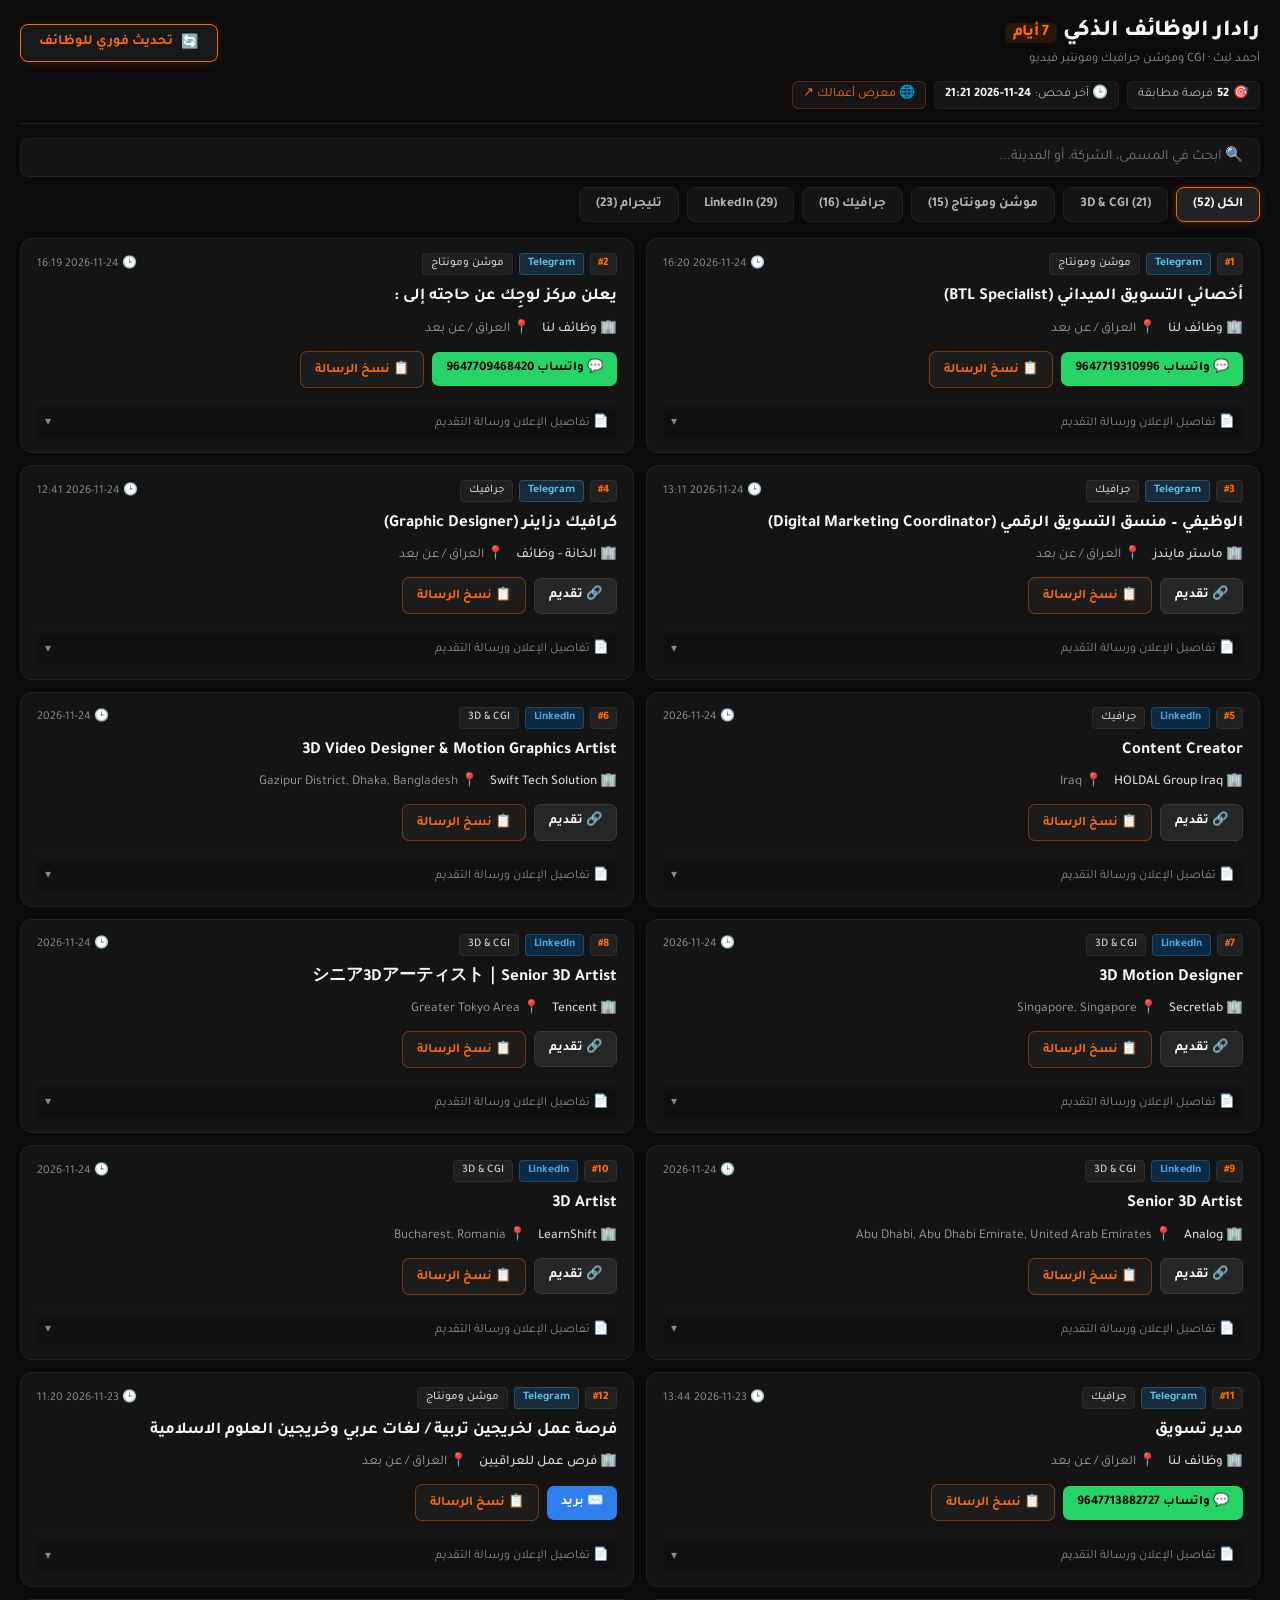
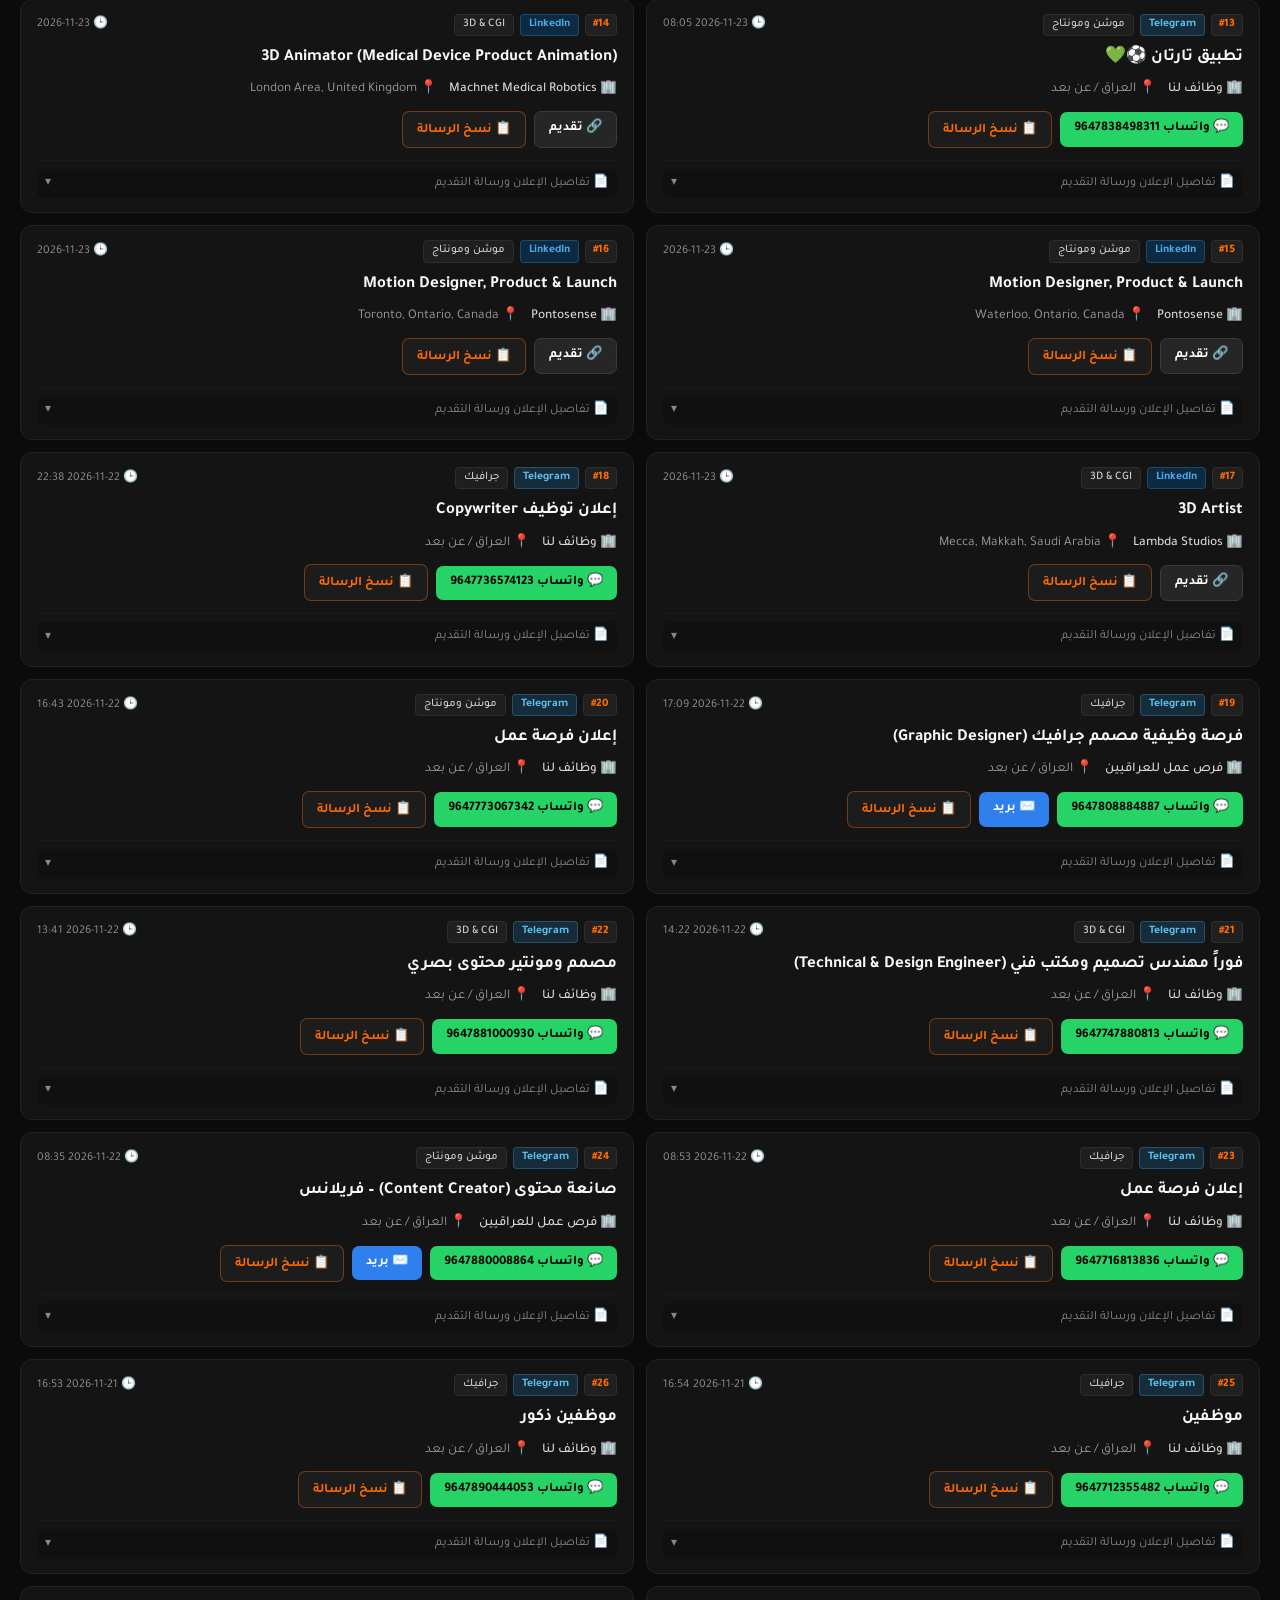
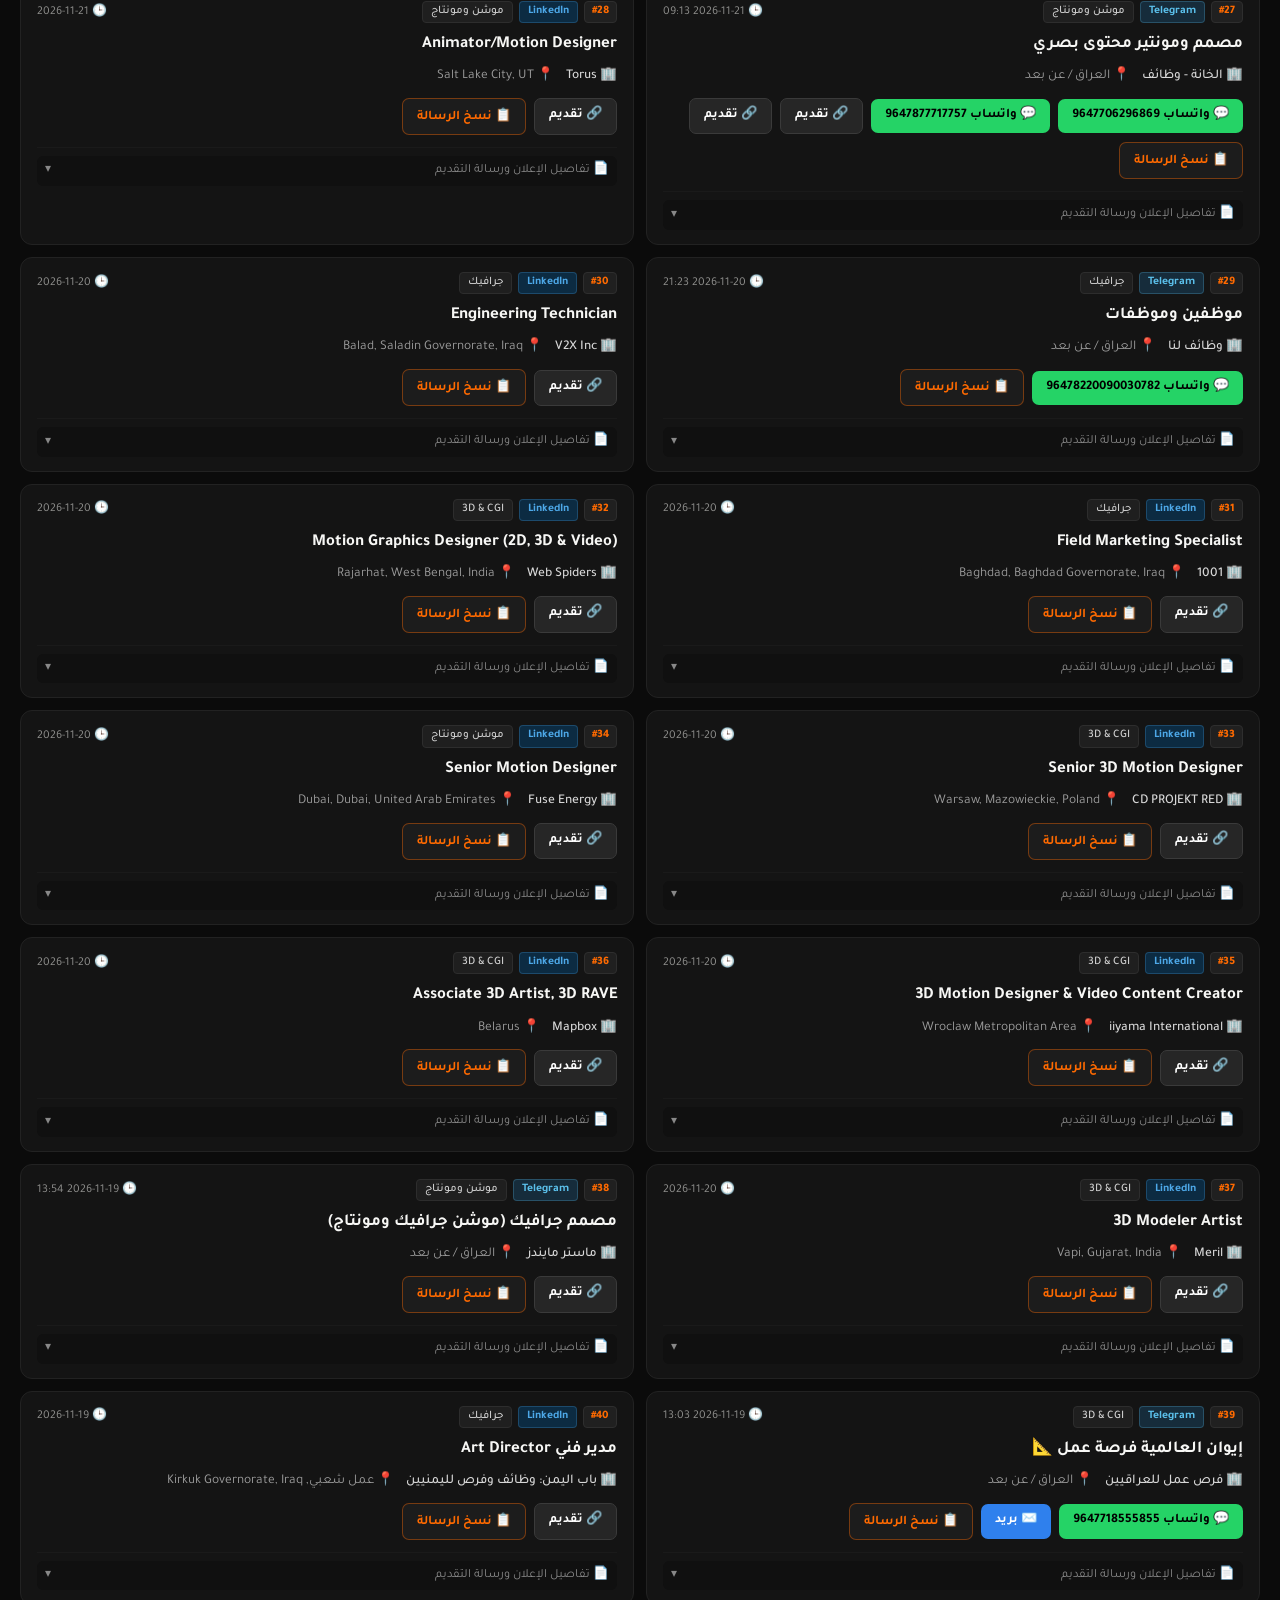
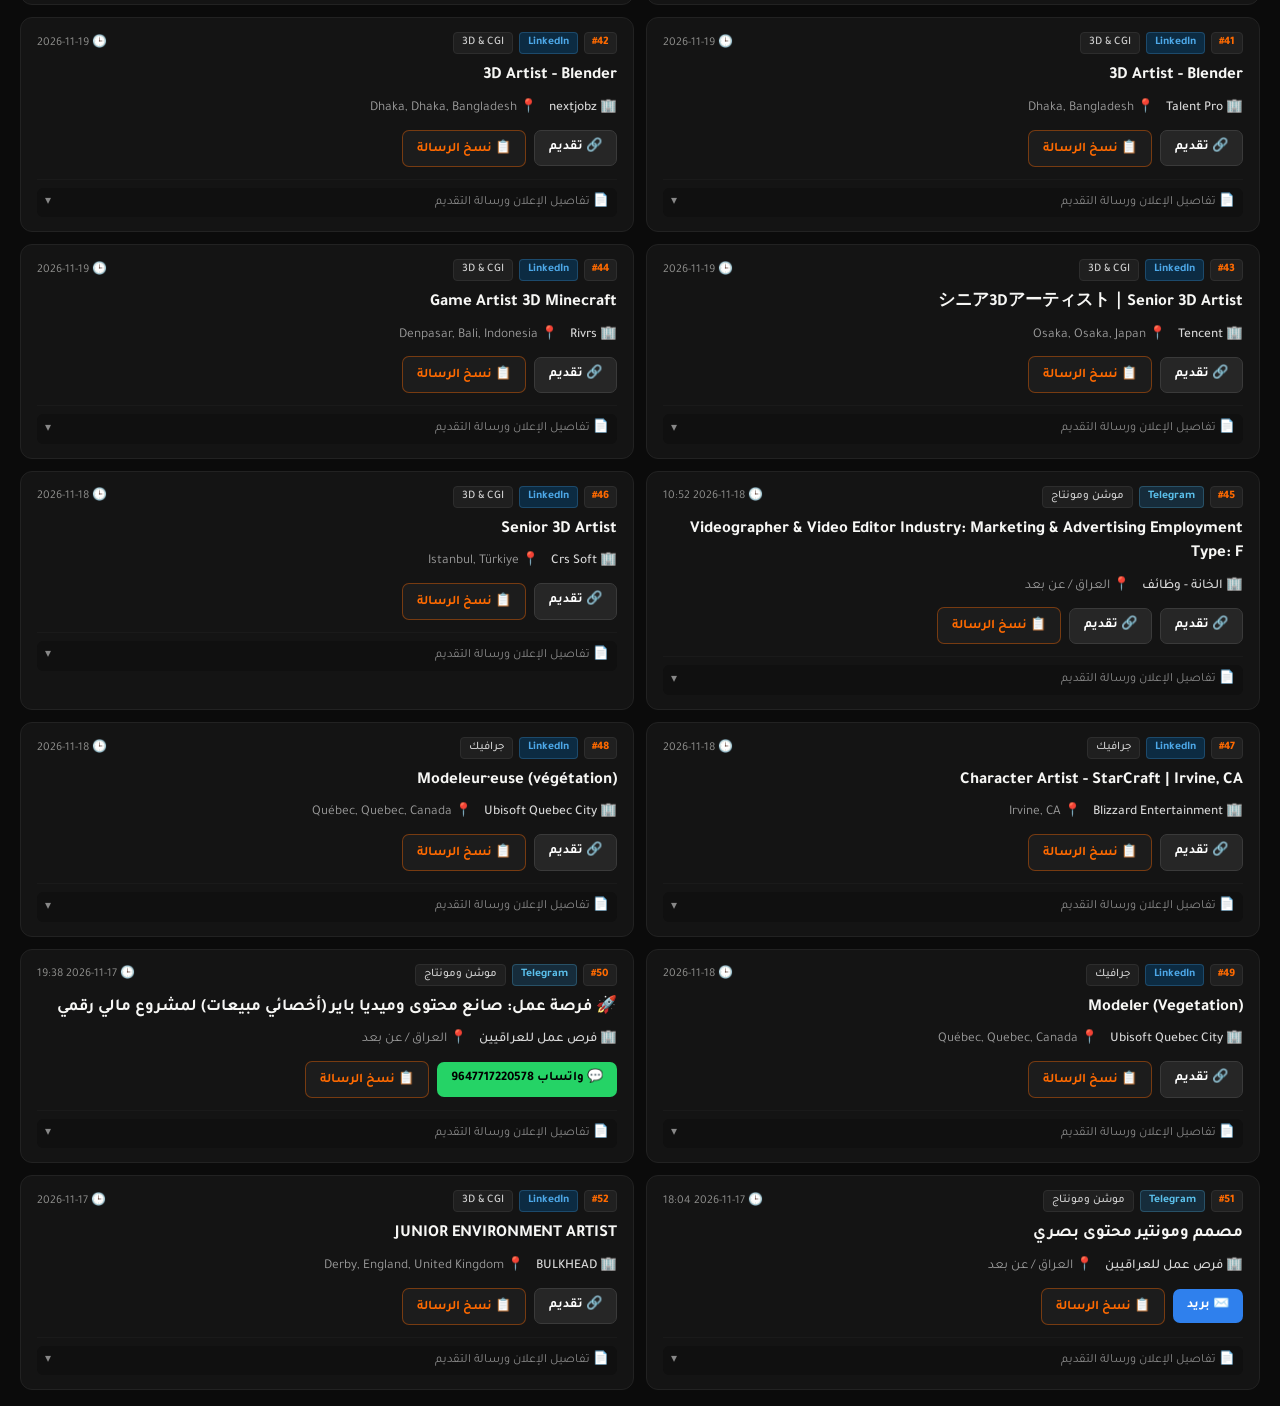
==== commit bcb79cad: "fix(mobile): fix mobile filter tabs visibility using responsive 3x2 grid" ====
--- a/jobs.html
+++ b/jobs.html
@@ -167,37 +167,32 @@
             border-color: var(--orange);
             box-shadow: 0 0 0 2px var(--orange-dim);
         }
-        .filter-tabs-wrapper {
-            width: 100%;
-            overflow: hidden;
-        }
         .filter-tabs {
             display: flex;
-            gap: 6px;
-            overflow-x: auto;
-            white-space: nowrap;
-            padding-bottom: 4px;
-            -webkit-overflow-scrolling: touch;
-            scrollbar-width: none;
-        }
-        .filter-tabs::-webkit-scrollbar { display: none; }
+            gap: 8px;
+            flex-wrap: wrap;
+            width: 100%;
+        }
         .tab-btn {
             background: var(--surface);
             color: var(--dim-light);
             border: 1px solid var(--border);
-            padding: 6px 14px;
-            border-radius: 20px;
+            padding: 8px 16px;
+            border-radius: 8px;
             font-family: inherit;
-            font-size: 0.82rem;
+            font-size: 0.84rem;
             font-weight: 700;
             cursor: pointer;
-            flex-shrink: 0;
             transition: all 0.15s ease;
+            touch-action: manipulation;
+            user-select: none;
+            -webkit-tap-highlight-color: transparent;
         }
         .tab-btn:hover, .tab-btn.active {
             background: #222222;
             color: var(--text);
             border-color: var(--orange);
+            box-shadow: 0 0 8px rgba(255, 106, 0, 0.25);
         }
 
         /* Grid Layout */
@@ -442,12 +437,21 @@
                 padding: 10px 14px;
             }
             .filter-tabs {
+                display: grid;
+                grid-template-columns: repeat(3, 1fr);
                 gap: 6px;
-                padding: 2px 0 6px 0;
+                width: 100%;
             }
             .tab-btn {
-                padding: 7px 14px;
-                font-size: 0.82rem;
+                padding: 8px 2px;
+                font-size: 0.76rem;
+                text-align: center;
+                display: flex;
+                align-items: center;
+                justify-content: center;
+                min-height: 42px;
+                border-radius: 8px;
+                line-height: 1.25;
             }
             .grid {
                 grid-template-columns: 1fr;
@@ -515,7 +519,7 @@
             </div>
             <div class="header-chips">
                 <span class="chip">🎯 <strong>52</strong> فرصة مطابقة</span>
-                <span class="chip">🕒 آخر فحص: <strong>2026-11-24 20:55</strong></span>
+                <span class="chip">🕒 آخر فحص: <strong>2026-11-24 21:21</strong></span>
                 <a href="https://ahmed-laith.github.io/" target="_blank" class="chip chip-link">🌐 معرض أعمالك ↗</a>
             </div>
         </header>
@@ -524,15 +528,13 @@
             <div class="search-box">
                 <input type="text" id="searchInput" placeholder="🔍 ابحث في المسمى، الشركة، أو المدينة..." oninput="searchJobs()">
             </div>
-            <div class="filter-tabs-wrapper">
-                <div class="filter-tabs">
-                    <button class="tab-btn active" onclick="filterCategory('all', this)">الكل (52)</button>
-                    <button class="tab-btn" onclick="filterCategory('3d', this)">3D & CGI (21)</button>
-                    <button class="tab-btn" onclick="filterCategory('motion', this)">موشن ومونتاج (15)</button>
-                    <button class="tab-btn" onclick="filterCategory('design', this)">جرافيك (16)</button>
-                    <button class="tab-btn" onclick="filterCategory('linkedin', this)">LinkedIn (29)</button>
-                    <button class="tab-btn" onclick="filterCategory('telegram', this)">تليجرام (23)</button>
-                </div>
+            <div class="filter-tabs">
+                <button class="tab-btn active" onclick="filterCategory('all', this)">الكل (52)</button>
+                <button class="tab-btn" onclick="filterCategory('3d', this)">3D & CGI (21)</button>
+                <button class="tab-btn" onclick="filterCategory('motion', this)">موشن ومونتاج (15)</button>
+                <button class="tab-btn" onclick="filterCategory('design', this)">جرافيك (16)</button>
+                <button class="tab-btn" onclick="filterCategory('linkedin', this)">LinkedIn (29)</button>
+                <button class="tab-btn" onclick="filterCategory('telegram', this)">تليجرام (23)</button>
             </div>
         </div>
 
@@ -3190,6 +3192,9 @@
         </div>
         
         </main>
+        <div id="noResults" style="display:none; text-align:center; padding:40px 14px; color:#888; font-size:0.95rem;">
+            🔍 لا توجد وظائف مطابقة لهذا القسم حالياً.
+        </div>
     </div>
 
     <script>
@@ -3209,6 +3214,7 @@
         function applyFilters() {
             const query = document.getElementById('searchInput').value.toLowerCase().trim();
             const cards = document.querySelectorAll('.job-card');
+            let visibleCount = 0;
 
             cards.forEach(card => {
                 const platform = card.getAttribute('data-platform');
@@ -3228,10 +3234,16 @@
 
                 if (matchFilter && matchSearch) {
                     card.style.display = 'flex';
+                    visibleCount++;
                 } else {
                     card.style.display = 'none';
                 }
             });
+
+            const noRes = document.getElementById('noResults');
+            if (noRes) {
+                noRes.style.display = (visibleCount === 0) ? 'block' : 'none';
+            }
         }
 
         function copyPitch(pitchId, btn) {
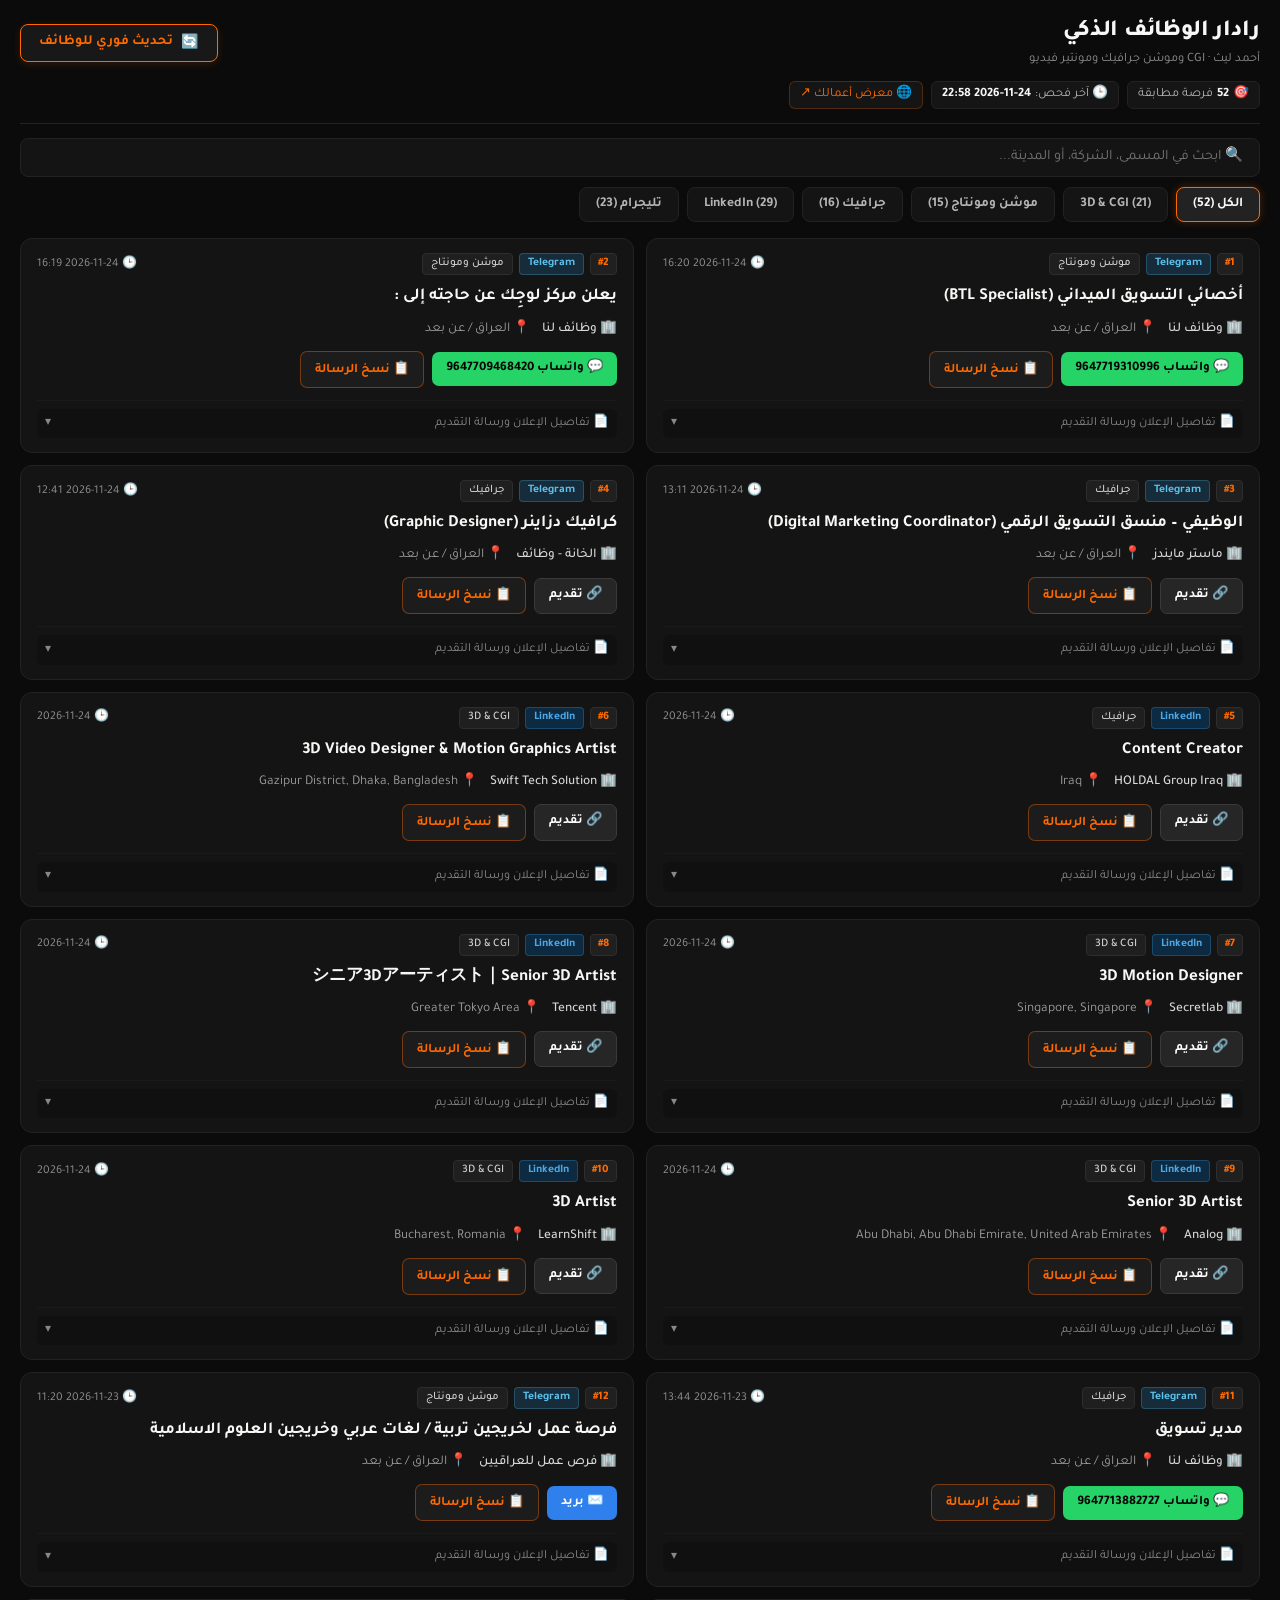
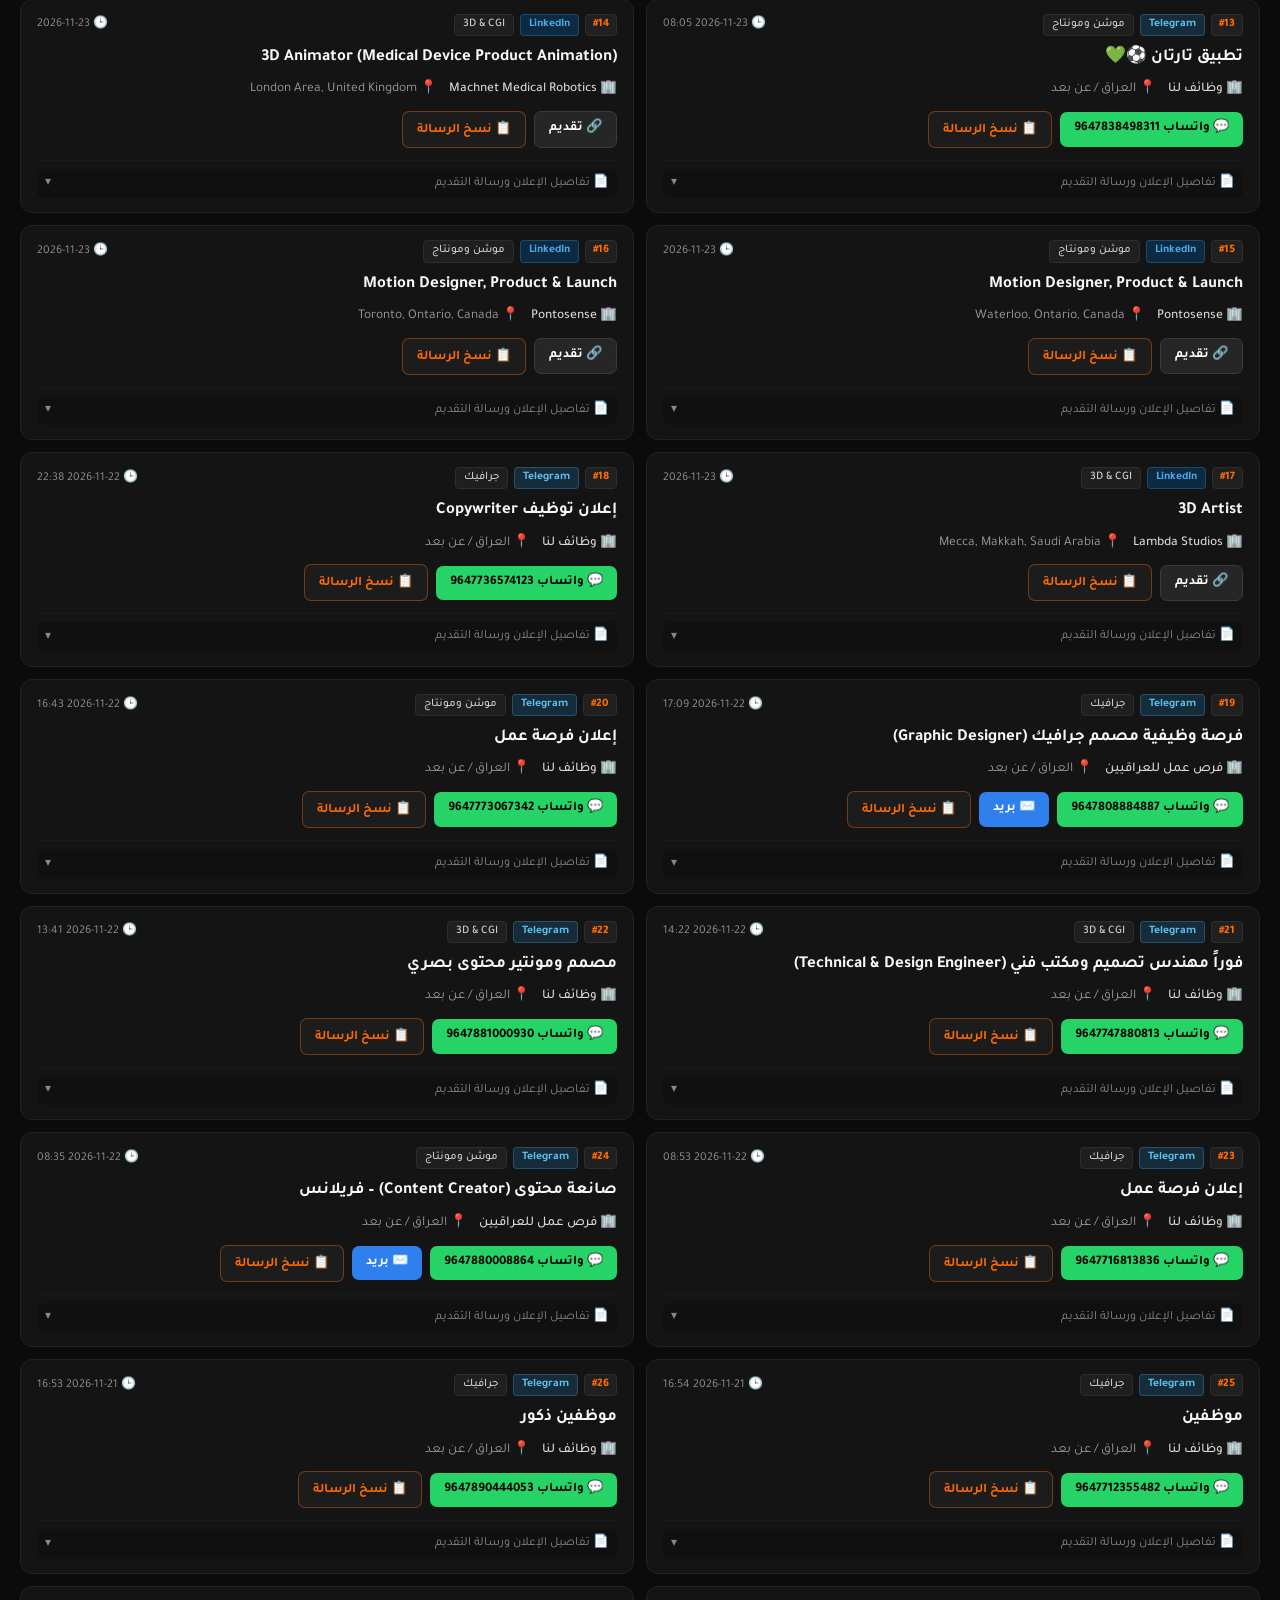
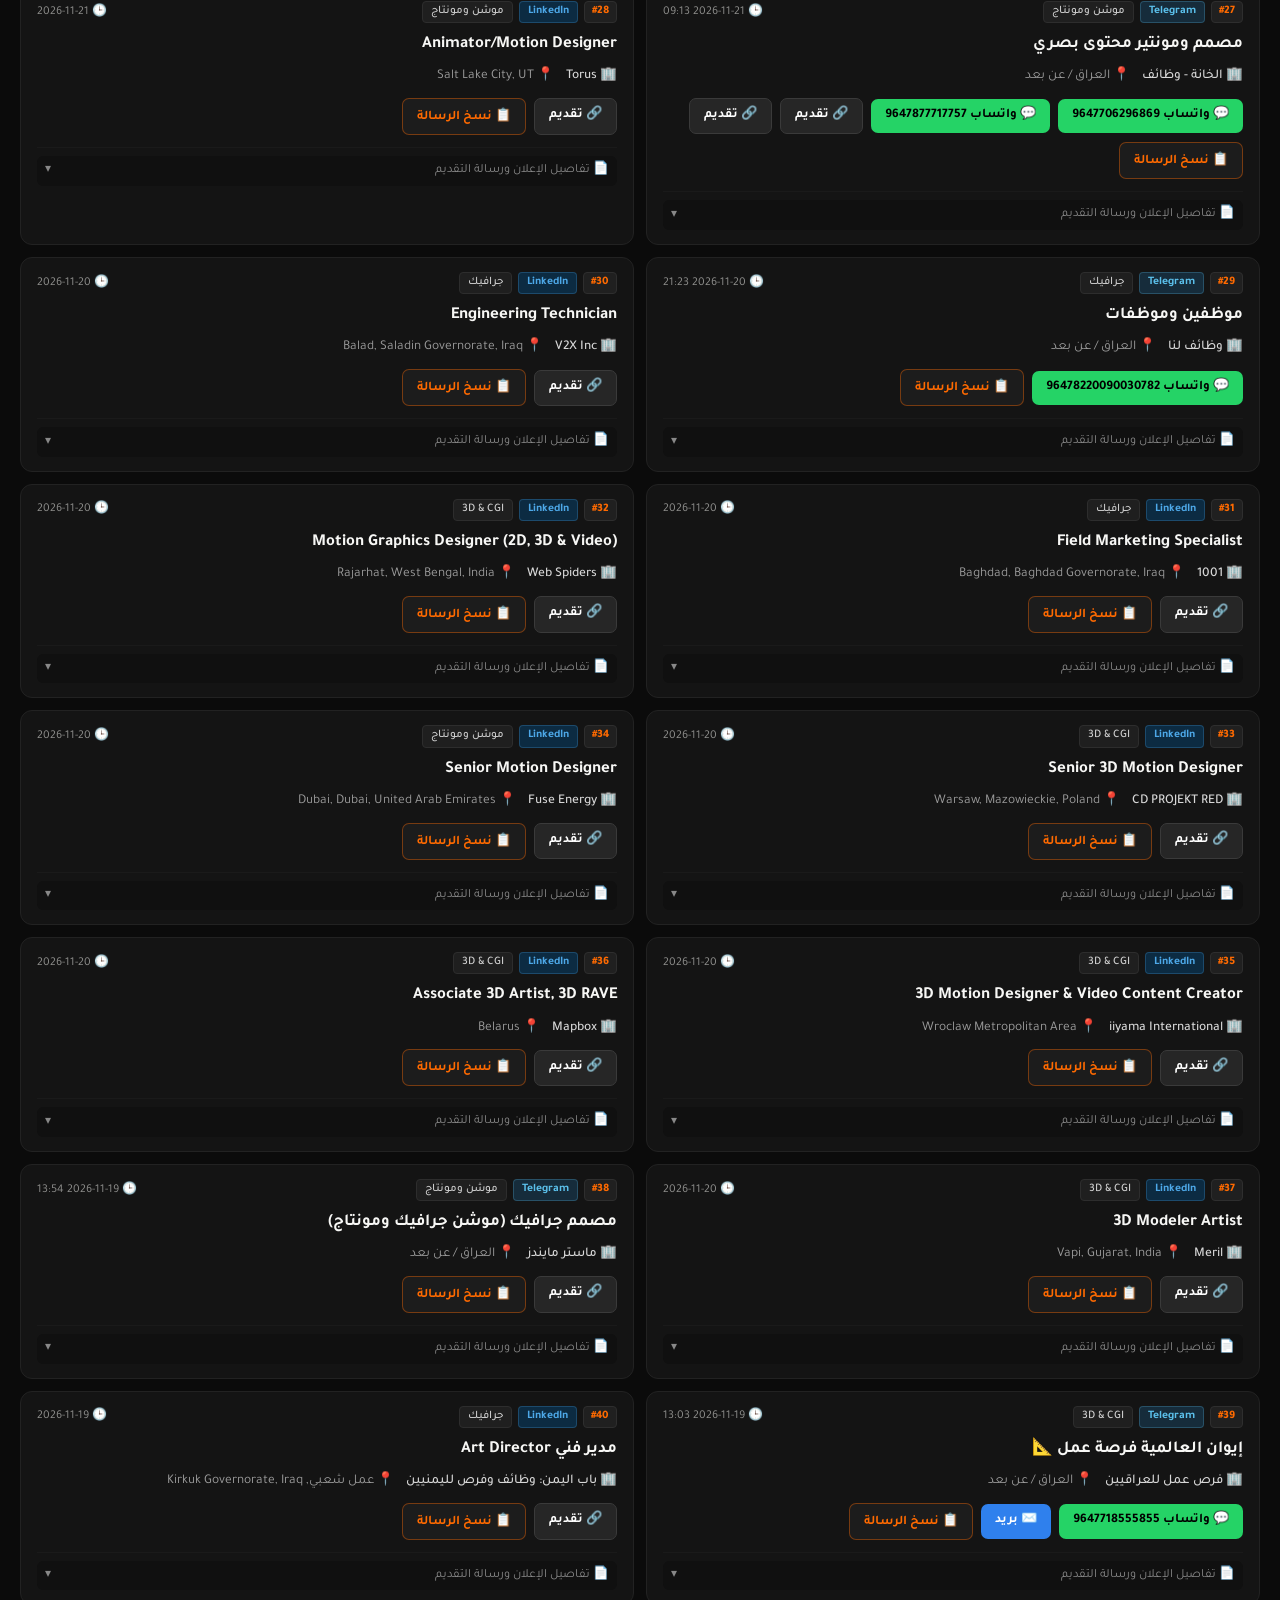
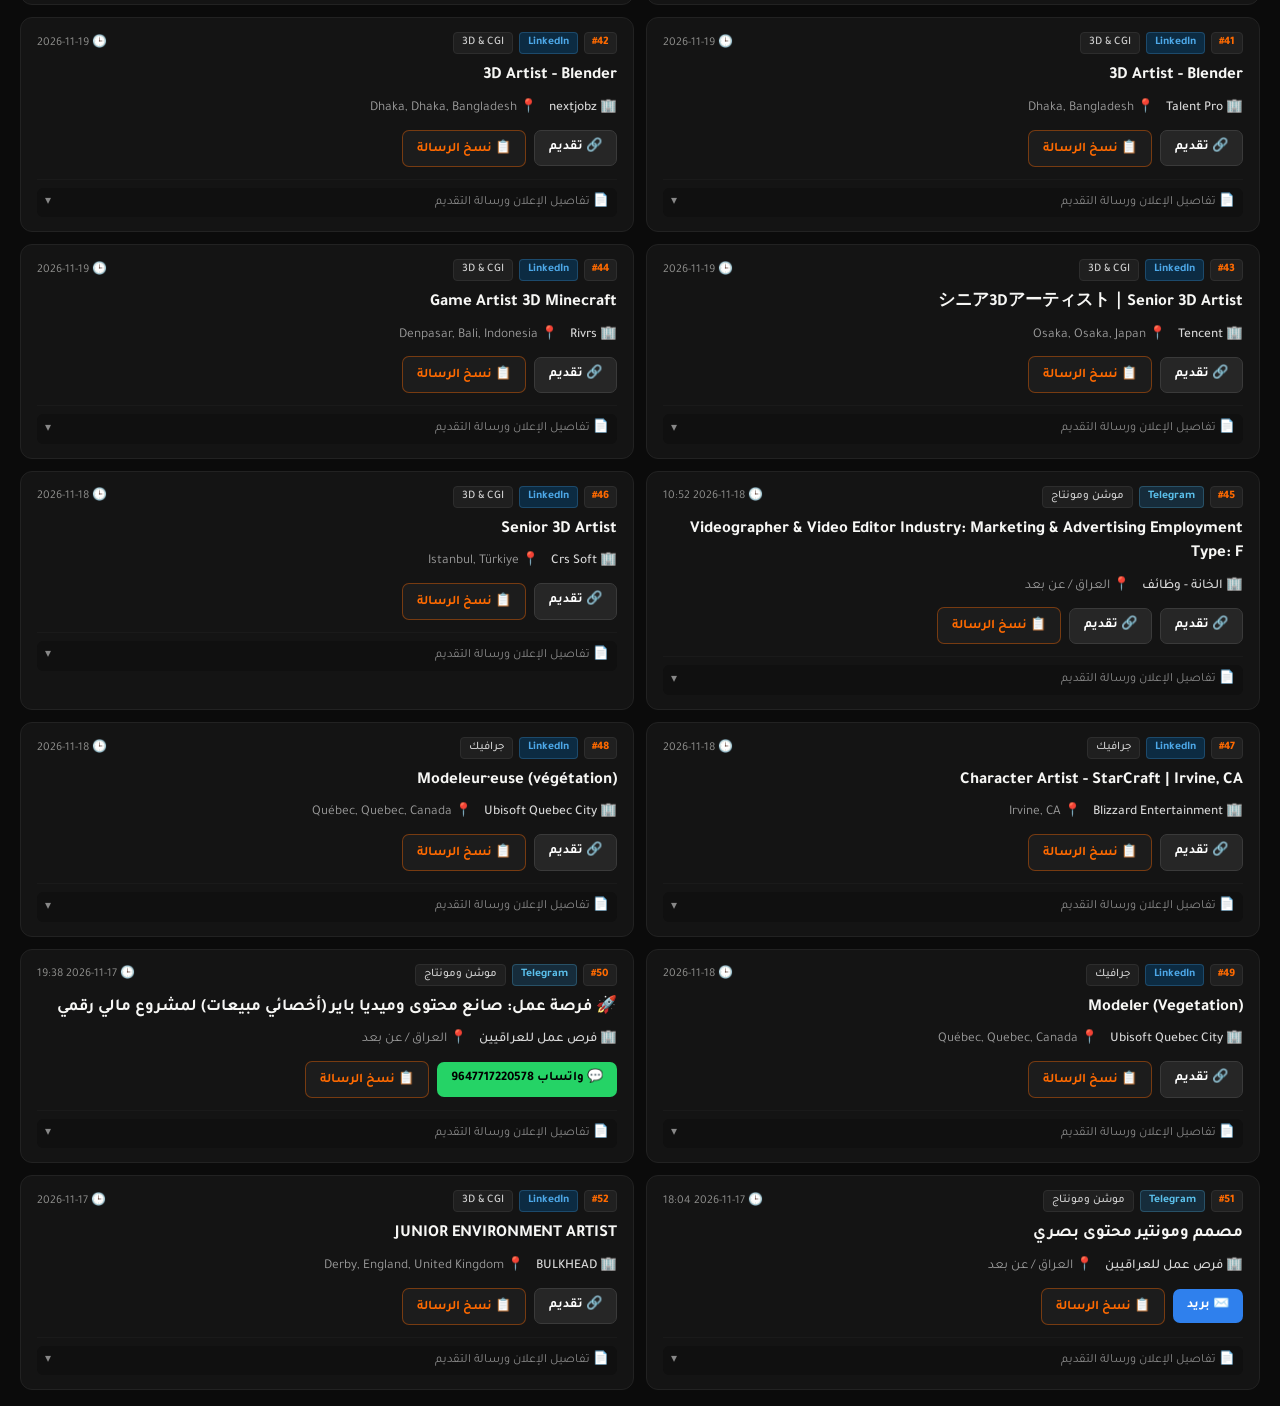
==== commit 6ac9eca7: "chore(title): update dashboard title to رادار الوظائف الذكي" ====
--- a/jobs.html
+++ b/jobs.html
@@ -510,7 +510,7 @@
         <header>
             <div class="header-main">
                 <div class="header-title">
-                    <h1>رادار الوظائف الذكي <span>7 أيام</span></h1>
+                    <h1>رادار الوظائف الذكي</h1>
                     <span class="header-sub">أحمد ليث · CGI وموشن جرافيك ومونتير فيديو</span>
                 </div>
                 <button id="refreshBtn" class="btn-refresh" onclick="triggerLiveRefresh()">
@@ -519,7 +519,7 @@
             </div>
             <div class="header-chips">
                 <span class="chip">🎯 <strong>52</strong> فرصة مطابقة</span>
-                <span class="chip">🕒 آخر فحص: <strong>2026-11-24 21:21</strong></span>
+                <span class="chip">🕒 آخر فحص: <strong>2026-11-24 22:58</strong></span>
                 <a href="https://ahmed-laith.github.io/" target="_blank" class="chip chip-link">🌐 معرض أعمالك ↗</a>
             </div>
         </header>
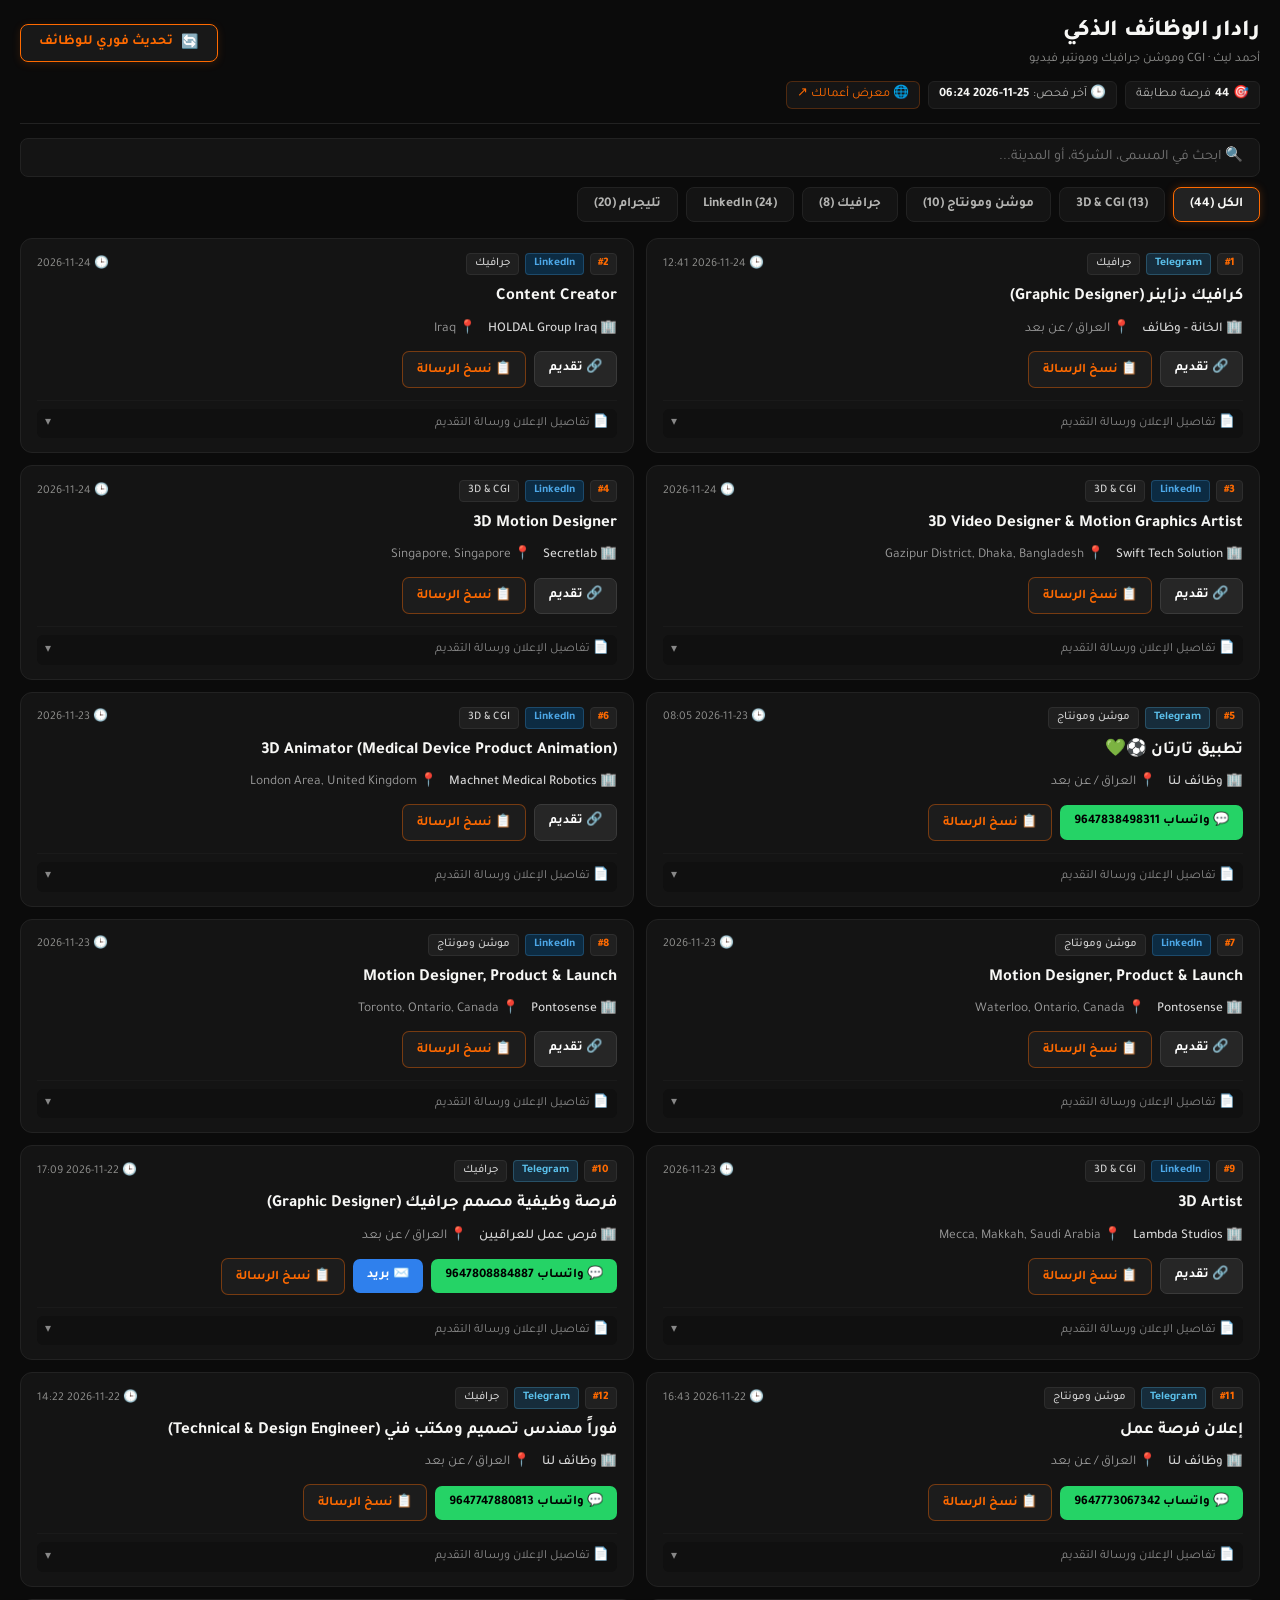
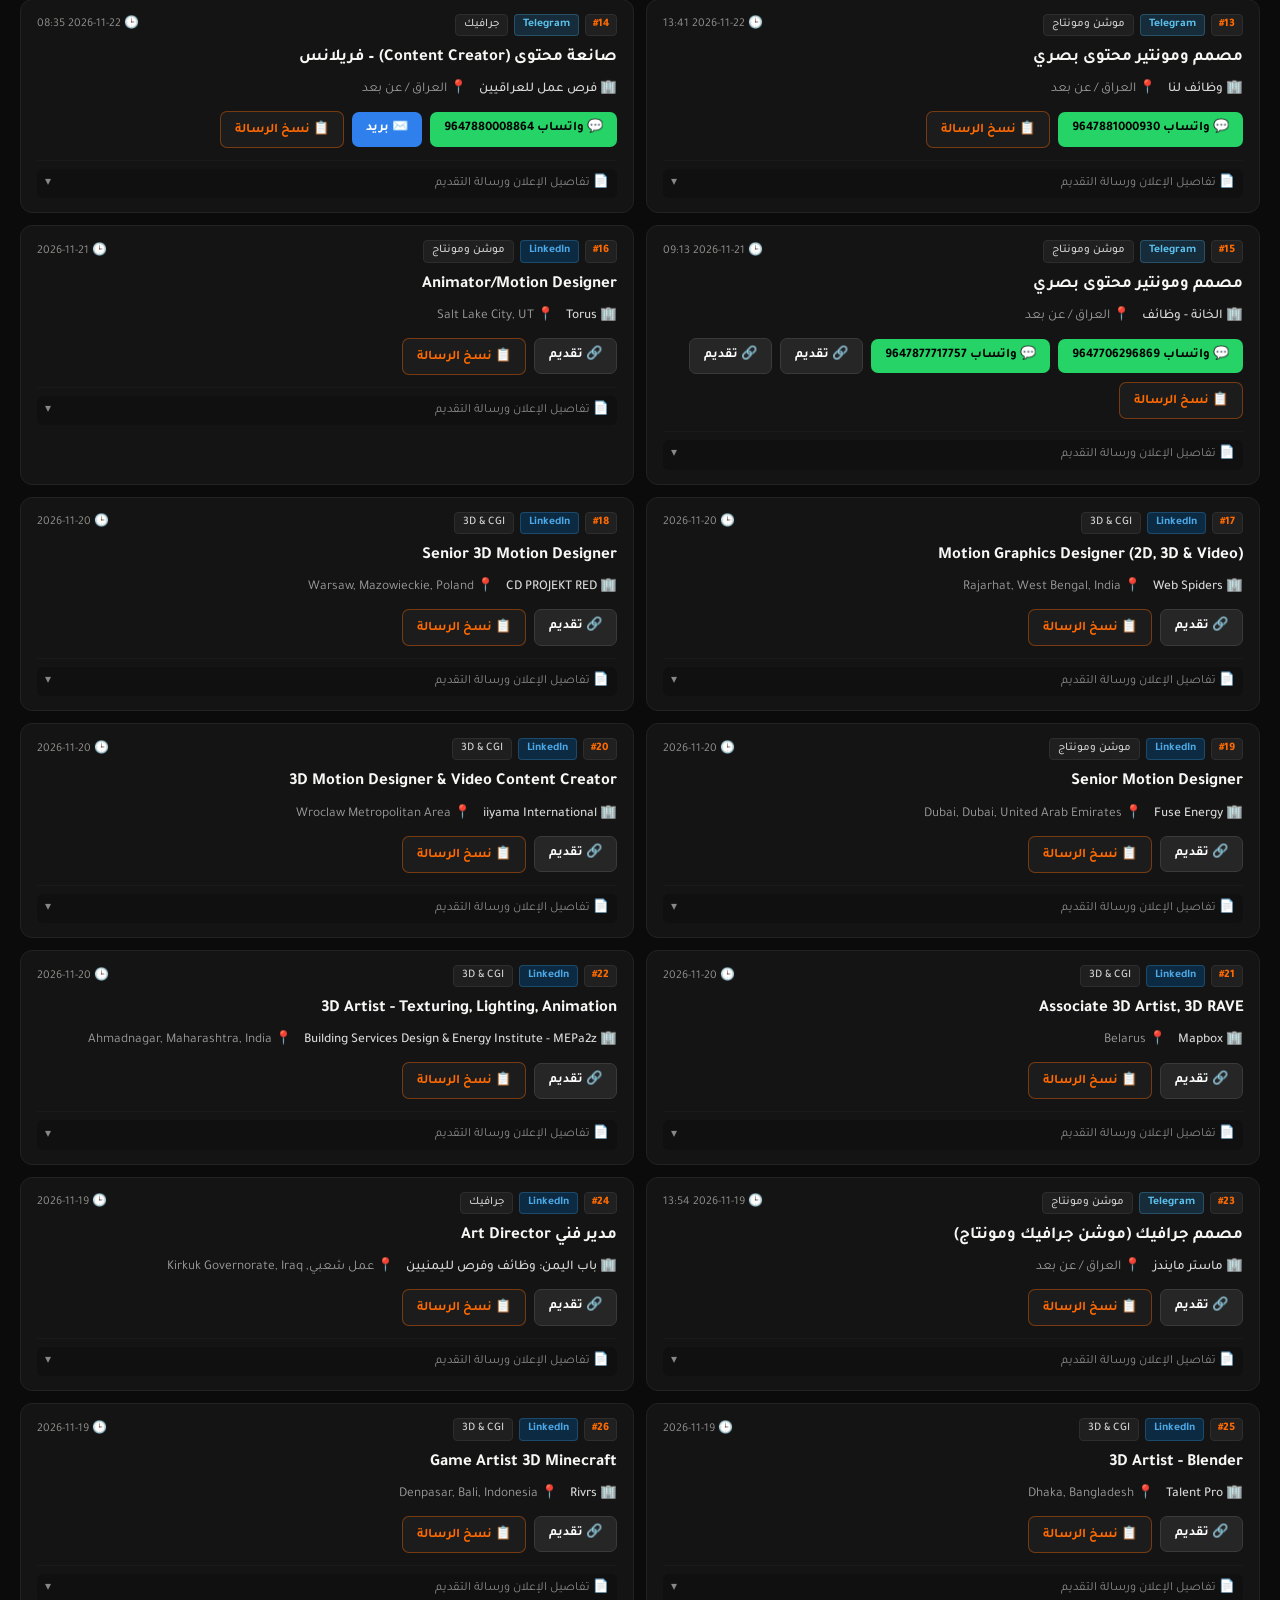
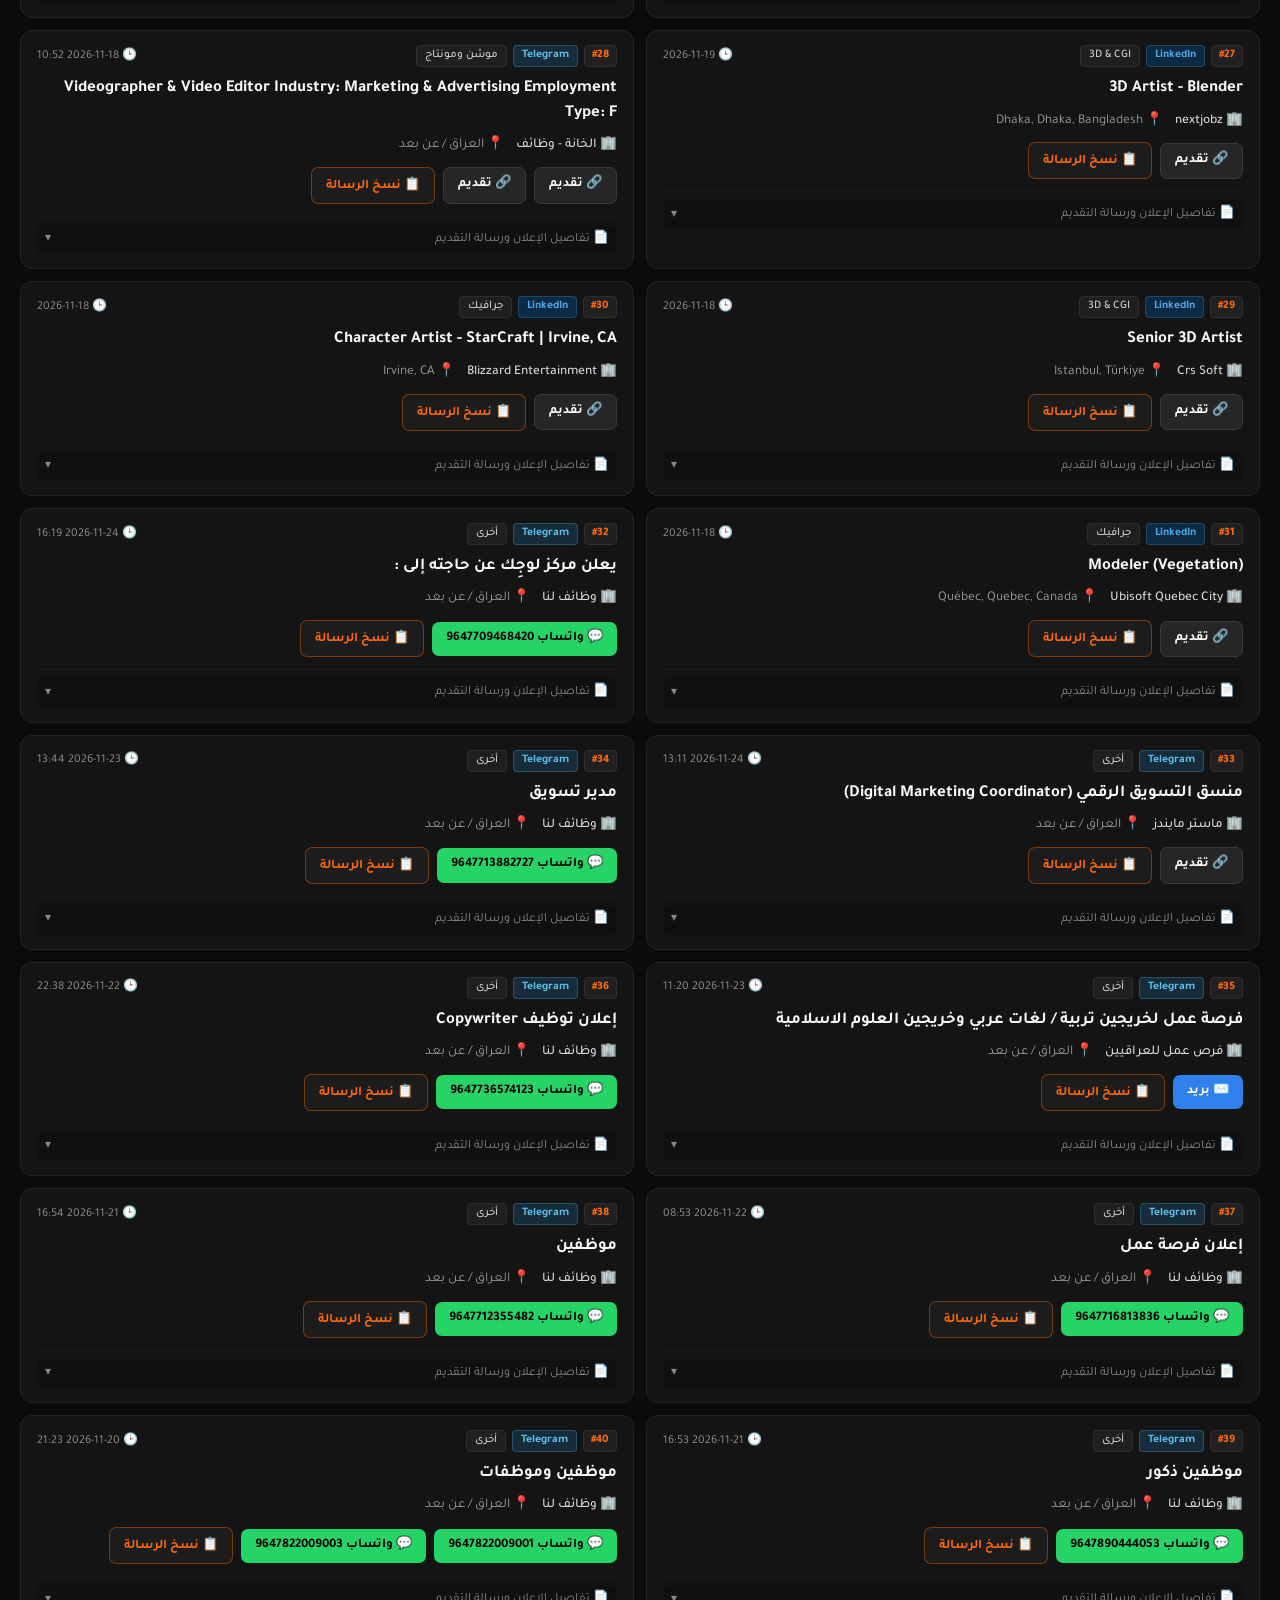
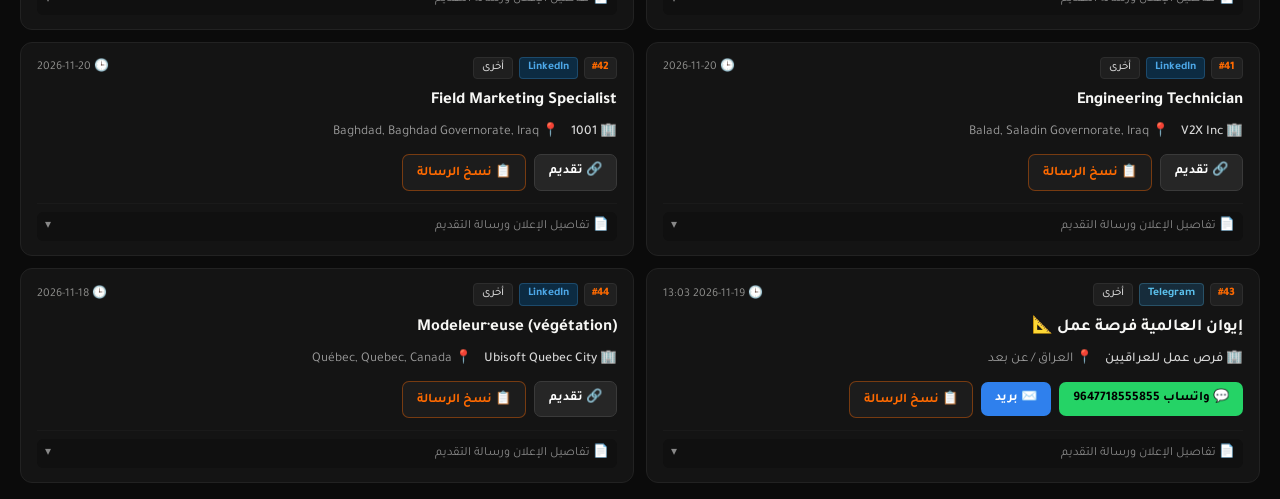
==== commit 54833d9e: "Widen last work card, refresh job radar, unlist radar from robots.txt - Drawing & Digital Art card s" ====
--- a/jobs.html
+++ b/jobs.html
@@ -518,8 +518,8 @@
                 </button>
             </div>
             <div class="header-chips">
-                <span class="chip">🎯 <strong>52</strong> فرصة مطابقة</span>
-                <span class="chip">🕒 آخر فحص: <strong>2026-11-24 22:58</strong></span>
+                <span class="chip">🎯 <strong>44</strong> فرصة مطابقة</span>
+                <span class="chip">🕒 آخر فحص: <strong>2026-11-25 06:24</strong></span>
                 <a href="https://ahmed-laith.github.io/" target="_blank" class="chip chip-link">🌐 معرض أعمالك ↗</a>
             </div>
         </header>
@@ -529,28 +529,232 @@
                 <input type="text" id="searchInput" placeholder="🔍 ابحث في المسمى، الشركة، أو المدينة..." oninput="searchJobs()">
             </div>
             <div class="filter-tabs">
-                <button class="tab-btn active" onclick="filterCategory('all', this)">الكل (52)</button>
-                <button class="tab-btn" onclick="filterCategory('3d', this)">3D & CGI (21)</button>
-                <button class="tab-btn" onclick="filterCategory('motion', this)">موشن ومونتاج (15)</button>
-                <button class="tab-btn" onclick="filterCategory('design', this)">جرافيك (16)</button>
-                <button class="tab-btn" onclick="filterCategory('linkedin', this)">LinkedIn (29)</button>
-                <button class="tab-btn" onclick="filterCategory('telegram', this)">تليجرام (23)</button>
+                <button class="tab-btn active" onclick="filterCategory('all', this)">الكل (44)</button>
+                <button class="tab-btn" onclick="filterCategory('3d', this)">3D & CGI (13)</button>
+                <button class="tab-btn" onclick="filterCategory('motion', this)">موشن ومونتاج (10)</button>
+                <button class="tab-btn" onclick="filterCategory('design', this)">جرافيك (8)</button>
+                <button class="tab-btn" onclick="filterCategory('linkedin', this)">LinkedIn (24)</button>
+                <button class="tab-btn" onclick="filterCategory('telegram', this)">تليجرام (20)</button>
             </div>
         </div>
 
         <main class="grid" id="jobsGrid">
             
-        <div class="job-card" data-platform="telegram" data-category="motion" data-search="أخصائي التسويق الميداني (btl specialist) عبر تليجرام العراق / عن بعد">
+        <div class="job-card" data-platform="telegram" data-category="design" data-search="كرافيك دزاينر (graphic designer) عبر تليجرام العراق / عن بعد">
             <div class="card-header">
                 <div class="card-tags">
                     <span class="badge">#1</span>
                     <span class="tag tag-tg">Telegram</span>
+                    <span class="tag tag-cat">جرافيك</span>
+                </div>
+                <span class="job-date">🕒 2026-11-24 12:41</span>
+            </div>
+            
+            <h3 class="job-title">كرافيك دزاينر (Graphic Designer)</h3>
+            
+            <div class="job-meta-row">
+                <span class="meta-item comp">🏢 الخانة - وظائف</span>
+                <span class="meta-item loc">📍 العراق / عن بعد</span>
+            </div>
+
+            <div class="actions">
+                <a href="https://forms.gle/GjnengnLY7v5pLwB9" target="_blank" class="btn btn-link">🔗 تقديم</a><button class="btn btn-copy" onclick="copyPitch('pitch_1', this)">📋 نسخ الرسالة</button>
+            </div>
+
+            <details class="job-details">
+                <summary>
+                    <span>📄 تفاصيل الإعلان ورسالة التقديم</span>
+                    <span class="arrow">▾</span>
+                </summary>
+                <div class="details-content">
+                    <div class="pitch-preview">
+                        <div class="pitch-top">
+                            <strong>رسالة التقديم المجهزة لك:</strong>
+                            <button class="btn-copy-mini" onclick="copyPitch('pitch_1', this)">📋 نسخ الرسالة</button>
+                        </div>
+                        <div id="pitch_1" class="pitch-text">مرحبا ، اطلعت على اعلانكم بخصوص شاغر (كرافيك دزاينر (Graphic Designer)) واود التقديم عليه
+انا احمد ليث، مصمم CGI وموشن جرافيك ومونتير فيديو، وعندي خبرة بإنتاج المحتوى البصري والإعلاني والتصاميم ثلاثية الأبعاد.
+
+تكدر تشوف نماذج أعمالي ومشاريعي السابقة مباشرة عبر موقعي:
+https://ahmed-laith.github.io/
+
+جاهز للتواصل وتزويدكم بالسيرة الذاتية وأي تفاصيل إضافية.
+تحياتي واحترامي.</div>
+                    </div>
+                    <hr class="divider">
+                    <div class="ad-section">
+                        <span class="ad-title">نص الإعلان الأصلي:</span>
+                        <div class="original-ad">مطلوب كرافيك دزاينر (Graphic Designer) للعمل لدى شركة مختصة بـ (براند ملابس).<br>تفاصيل العمل:<br>مقر الشركة في الشورجة، وموقع العمل الفعلي في مخازن الشركة بمنطقة الأعظمية.<br>أوقات الدوام: من الساعة 8:00 صباحاً ولغاية 4:00 عصراً.<br>الراتب: يحدد بعد المقابلة وحسب الخبرة والكفاءة.<br>الشروط والمؤهلات المطلوبة:<br>خبرة ومهارة عالية في التصميم الكرافيكي وإعداد تصاميم السوشيال ميديا الخاصة بالملابس والأزياء.<br>إجادة العمل على برامج الأوفيس (Word و Excel) مع القدرة على تحليل البيانات.<br>أن يكون المتقدم من سكنة الأعظمية أو المناطق القريبة منها لسهولة التنقل والالتزام بالدوام.<br>للتقديم:<br><br>https://forms.gle/GjnengnLY7v5pLwB9</div>
+                    </div>
+                </div>
+            </details>
+        </div>
+        
+
+        <div class="job-card" data-platform="linkedin" data-category="design" data-search="content creator holdal group iraq iraq">
+            <div class="card-header">
+                <div class="card-tags">
+                    <span class="badge">#2</span>
+                    <span class="tag tag-li">LinkedIn</span>
+                    <span class="tag tag-cat">جرافيك</span>
+                </div>
+                <span class="job-date">🕒 2026-11-24</span>
+            </div>
+            
+            <h3 class="job-title">Content Creator</h3>
+            
+            <div class="job-meta-row">
+                <span class="meta-item comp">🏢 HOLDAL Group Iraq</span>
+                <span class="meta-item loc">📍 Iraq</span>
+            </div>
+
+            <div class="actions">
+                <a href="https://iq.linkedin.com/jobs/view/content-creator-at-holdal-group-iraq-4492679680" target="_blank" class="btn btn-link">🔗 تقديم</a><button class="btn btn-copy" onclick="copyPitch('pitch_2', this)">📋 نسخ الرسالة</button>
+            </div>
+
+            <details class="job-details">
+                <summary>
+                    <span>📄 تفاصيل الإعلان ورسالة التقديم</span>
+                    <span class="arrow">▾</span>
+                </summary>
+                <div class="details-content">
+                    <div class="pitch-preview">
+                        <div class="pitch-top">
+                            <strong>رسالة التقديم المجهزة لك:</strong>
+                            <button class="btn-copy-mini" onclick="copyPitch('pitch_2', this)">📋 نسخ الرسالة</button>
+                        </div>
+                        <div id="pitch_2" class="pitch-text">مرحبا ، اطلعت على اعلانكم بخصوص شاغر (Content Creator) واود التقديم عليه
+انا احمد ليث، مصمم CGI وموشن جرافيك ومونتير فيديو، وعندي خبرة بإنتاج المحتوى البصري والإعلاني والتصاميم ثلاثية الأبعاد.
+
+تكدر تشوف نماذج أعمالي ومشاريعي السابقة مباشرة عبر موقعي:
+https://ahmed-laith.github.io/
+
+جاهز للتواصل وتزويدكم بالسيرة الذاتية وأي تفاصيل إضافية.
+تحياتي واحترامي.</div>
+                    </div>
+                    <hr class="divider">
+                    <div class="ad-section">
+                        <span class="ad-title">نص الإعلان الأصلي:</span>
+                        <div class="original-ad">المسمى: Content Creator<br>الشركة: HOLDAL Group Iraq<br>الموقع: Iraq<br>رابط التقديم المباشر على لينكدإن: https://iq.linkedin.com/jobs/view/content-creator-at-holdal-group-iraq-4492679680</div>
+                    </div>
+                </div>
+            </details>
+        </div>
+        
+
+        <div class="job-card" data-platform="linkedin" data-category="3d" data-search="3d video designer & motion graphics artist swift tech solution gazipur district, dhaka, bangladesh">
+            <div class="card-header">
+                <div class="card-tags">
+                    <span class="badge">#3</span>
+                    <span class="tag tag-li">LinkedIn</span>
+                    <span class="tag tag-cat">3D & CGI</span>
+                </div>
+                <span class="job-date">🕒 2026-11-24</span>
+            </div>
+            
+            <h3 class="job-title">3D Video Designer & Motion Graphics Artist</h3>
+            
+            <div class="job-meta-row">
+                <span class="meta-item comp">🏢 Swift Tech Solution</span>
+                <span class="meta-item loc">📍 Gazipur District, Dhaka, Bangladesh</span>
+            </div>
+
+            <div class="actions">
+                <a href="https://bd.linkedin.com/jobs/view/3d-video-designer-motion-graphics-artist-at-swift-tech-solution-4493585885" target="_blank" class="btn btn-link">🔗 تقديم</a><button class="btn btn-copy" onclick="copyPitch('pitch_3', this)">📋 نسخ الرسالة</button>
+            </div>
+
+            <details class="job-details">
+                <summary>
+                    <span>📄 تفاصيل الإعلان ورسالة التقديم</span>
+                    <span class="arrow">▾</span>
+                </summary>
+                <div class="details-content">
+                    <div class="pitch-preview">
+                        <div class="pitch-top">
+                            <strong>رسالة التقديم المجهزة لك:</strong>
+                            <button class="btn-copy-mini" onclick="copyPitch('pitch_3', this)">📋 نسخ الرسالة</button>
+                        </div>
+                        <div id="pitch_3" class="pitch-text">مرحبا ، اطلعت على اعلانكم بخصوص شاغر (3D Video Designer &amp; Motion Graphics Artist) واود التقديم عليه
+انا احمد ليث، مصمم CGI وموشن جرافيك ومونتير فيديو، وعندي خبرة بإنتاج المحتوى البصري والإعلاني والتصاميم ثلاثية الأبعاد.
+
+تكدر تشوف نماذج أعمالي ومشاريعي السابقة مباشرة عبر موقعي:
+https://ahmed-laith.github.io/
+
+جاهز للتواصل وتزويدكم بالسيرة الذاتية وأي تفاصيل إضافية.
+تحياتي واحترامي.</div>
+                    </div>
+                    <hr class="divider">
+                    <div class="ad-section">
+                        <span class="ad-title">نص الإعلان الأصلي:</span>
+                        <div class="original-ad">المسمى: 3D Video Designer &amp; Motion Graphics Artist<br>الشركة: Swift Tech Solution<br>الموقع: Gazipur District, Dhaka, Bangladesh<br>رابط التقديم المباشر على لينكدإن: https://bd.linkedin.com/jobs/view/3d-video-designer-motion-graphics-artist-at-swift-tech-solution-4493585885</div>
+                    </div>
+                </div>
+            </details>
+        </div>
+        
+
+        <div class="job-card" data-platform="linkedin" data-category="3d" data-search="3d motion designer secretlab singapore, singapore">
+            <div class="card-header">
+                <div class="card-tags">
+                    <span class="badge">#4</span>
+                    <span class="tag tag-li">LinkedIn</span>
+                    <span class="tag tag-cat">3D & CGI</span>
+                </div>
+                <span class="job-date">🕒 2026-11-24</span>
+            </div>
+            
+            <h3 class="job-title">3D Motion Designer</h3>
+            
+            <div class="job-meta-row">
+                <span class="meta-item comp">🏢 Secretlab</span>
+                <span class="meta-item loc">📍 Singapore, Singapore</span>
+            </div>
+
+            <div class="actions">
+                <a href="https://sg.linkedin.com/jobs/view/3d-motion-designer-at-secretlab-4494315799" target="_blank" class="btn btn-link">🔗 تقديم</a><button class="btn btn-copy" onclick="copyPitch('pitch_4', this)">📋 نسخ الرسالة</button>
+            </div>
+
+            <details class="job-details">
+                <summary>
+                    <span>📄 تفاصيل الإعلان ورسالة التقديم</span>
+                    <span class="arrow">▾</span>
+                </summary>
+                <div class="details-content">
+                    <div class="pitch-preview">
+                        <div class="pitch-top">
+                            <strong>رسالة التقديم المجهزة لك:</strong>
+                            <button class="btn-copy-mini" onclick="copyPitch('pitch_4', this)">📋 نسخ الرسالة</button>
+                        </div>
+                        <div id="pitch_4" class="pitch-text">مرحبا ، اطلعت على اعلانكم بخصوص شاغر (3D Motion Designer) واود التقديم عليه
+انا احمد ليث، مصمم CGI وموشن جرافيك ومونتير فيديو، وعندي خبرة بإنتاج المحتوى البصري والإعلاني والتصاميم ثلاثية الأبعاد.
+
+تكدر تشوف نماذج أعمالي ومشاريعي السابقة مباشرة عبر موقعي:
+https://ahmed-laith.github.io/
+
+جاهز للتواصل وتزويدكم بالسيرة الذاتية وأي تفاصيل إضافية.
+تحياتي واحترامي.</div>
+                    </div>
+                    <hr class="divider">
+                    <div class="ad-section">
+                        <span class="ad-title">نص الإعلان الأصلي:</span>
+                        <div class="original-ad">المسمى: 3D Motion Designer<br>الشركة: Secretlab<br>الموقع: Singapore, Singapore<br>رابط التقديم المباشر على لينكدإن: https://sg.linkedin.com/jobs/view/3d-motion-designer-at-secretlab-4494315799</div>
+                    </div>
+                </div>
+            </details>
+        </div>
+        
+
+        <div class="job-card" data-platform="telegram" data-category="motion" data-search="تطبيق تارتان ⚽️💚 عبر تليجرام العراق / عن بعد">
+            <div class="card-header">
+                <div class="card-tags">
+                    <span class="badge">#5</span>
+                    <span class="tag tag-tg">Telegram</span>
                     <span class="tag tag-cat">موشن ومونتاج</span>
                 </div>
-                <span class="job-date">🕒 2026-11-24 16:20</span>
-            </div>
-            
-            <h3 class="job-title">أخصائي التسويق الميداني (BTL Specialist)</h3>
+                <span class="job-date">🕒 2026-11-23 08:05</span>
+            </div>
+            
+            <h3 class="job-title">تطبيق تارتان ⚽️💚</h3>
             
             <div class="job-meta-row">
                 <span class="meta-item comp">🏢 وظائف لنا</span>
@@ -558,211 +762,7 @@
             </div>
 
             <div class="actions">
-                <a href="https://wa.me/9647719310996?text=%D9%85%D8%B1%D8%AD%D8%A8%D8%A7%20%D8%8C%20%D8%A7%D8%B7%D9%84%D8%B9%D8%AA%20%D8%B9%D9%84%D9%89%20%D8%A7%D8%B9%D9%84%D8%A7%D9%86%D9%83%D9%85%20%D8%A8%D8%AE%D8%B5%D9%88%D8%B5%20%D8%B4%D8%A7%D8%BA%D8%B1%20%28%D8%A3%D8%AE%D8%B5%D8%A7%D8%A6%D9%8A%20%D8%A7%D9%84%D8%AA%D8%B3%D9%88%D9%8A%D9%82%20%D8%A7%D9%84%D9%85%D9%8A%D8%AF%D8%A7%D9%86%D9%8A%20%28BTL%20Specialist%29%29%20%D9%88%D8%A7%D9%88%D8%AF%20%D8%A7%D9%84%D8%AA%D9%82%D8%AF%D9%8A%D9%85%20%D8%B9%D9%84%D9%8A%D9%87%0A%D8%A7%D9%86%D8%A7%20%D8%A7%D8%AD%D9%85%D8%AF%20%D9%84%D9%8A%D8%AB%D8%8C%20%D9%85%D8%B5%D9%85%D9%85%20CGI%20%D9%88%D9%85%D9%88%D8%B4%D9%86%20%D8%AC%D8%B1%D8%A7%D9%81%D9%8A%D9%83%20%D9%88%D9%85%D9%88%D9%86%D8%AA%D9%8A%D8%B1%20%D9%81%D9%8A%D8%AF%D9%8A%D9%88%D8%8C%20%D9%88%D8%B9%D9%86%D8%AF%D9%8A%20%D8%AE%D8%A8%D8%B1%D8%A9%20%D8%A8%D8%A5%D9%86%D8%AA%D8%A7%D8%AC%20%D8%A7%D9%84%D9%85%D8%AD%D8%AA%D9%88%D9%89%20%D8%A7%D9%84%D8%A8%D8%B5%D8%B1%D9%8A%20%D9%88%D8%A7%D9%84%D8%A5%D8%B9%D9%84%D8%A7%D9%86%D9%8A%20%D9%88%D8%A7%D9%84%D8%AA%D8%B5%D8%A7%D9%85%D9%8A%D9%85%20%D8%AB%D9%84%D8%A7%D8%AB%D9%8A%D8%A9%20%D8%A7%D9%84%D8%A3%D8%A8%D8%B9%D8%A7%D8%AF.%0A%0A%D8%AA%D9%83%D8%AF%D8%B1%20%D8%AA%D8%B4%D9%88%D9%81%20%D9%86%D9%85%D8%A7%D8%B0%D8%AC%20%D8%A3%D8%B9%D9%85%D8%A7%D9%84%D9%8A%20%D9%88%D9%85%D8%B4%D8%A7%D8%B1%D9%8A%D8%B9%D9%8A%20%D8%A7%D9%84%D8%B3%D8%A7%D8%A8%D9%82%D8%A9%20%D9%85%D8%A8%D8%A7%D8%B4%D8%B1%D8%A9%20%D8%B9%D8%A8%D8%B1%20%D9%85%D9%88%D9%82%D8%B9%D9%8A%3A%0Ahttps%3A//ahmed-laith.github.io/%0A%0A%D8%AC%D8%A7%D9%87%D8%B2%20%D9%84%D9%84%D8%AA%D9%88%D8%A7%D8%B5%D9%84%20%D9%88%D8%AA%D8%B2%D9%88%D9%8A%D8%AF%D9%83%D9%85%20%D8%A8%D8%A7%D9%84%D8%B3%D9%8A%D8%B1%D8%A9%20%D8%A7%D9%84%D8%B0%D8%A7%D8%AA%D9%8A%D8%A9%20%D9%88%D8%A3%D9%8A%20%D8%AA%D9%81%D8%A7%D8%B5%D9%8A%D9%84%20%D8%A5%D8%B6%D8%A7%D9%81%D9%8A%D8%A9.%0A%D8%AA%D8%AD%D9%8A%D8%A7%D8%AA%D9%8A%20%D9%88%D8%A7%D8%AD%D8%AA%D8%B1%D8%A7%D9%85%D9%8A." target="_blank" class="btn btn-wa">💬 واتساب 9647719310996</a><button class="btn btn-copy" onclick="copyPitch('pitch_1', this)">📋 نسخ الرسالة</button>
-            </div>
-
-            <details class="job-details">
-                <summary>
-                    <span>📄 تفاصيل الإعلان ورسالة التقديم</span>
-                    <span class="arrow">▾</span>
-                </summary>
-                <div class="details-content">
-                    <div class="pitch-preview">
-                        <div class="pitch-top">
-                            <strong>رسالة التقديم المجهزة لك:</strong>
-                            <button class="btn-copy-mini" onclick="copyPitch('pitch_1', this)">📋 نسخ الرسالة</button>
-                        </div>
-                        <div id="pitch_1" class="pitch-text">مرحبا ، اطلعت على اعلانكم بخصوص شاغر (أخصائي التسويق الميداني (BTL Specialist)) واود التقديم عليه
-انا احمد ليث، مصمم CGI وموشن جرافيك ومونتير فيديو، وعندي خبرة بإنتاج المحتوى البصري والإعلاني والتصاميم ثلاثية الأبعاد.
-
-تكدر تشوف نماذج أعمالي ومشاريعي السابقة مباشرة عبر موقعي:
-https://ahmed-laith.github.io/
-
-جاهز للتواصل وتزويدكم بالسيرة الذاتية وأي تفاصيل إضافية.
-تحياتي واحترامي.</div>
-                    </div>
-                    <hr class="divider">
-                    <div class="ad-section">
-                        <span class="ad-title">نص الإعلان الأصلي:</span>
-                        <div class="original-ad">🚹🚹 مطلوب موظف 🚹🚹<br><br>WE ARE HIRING | vivo Iraq<br><br>Position: BTL Marketing Specialist<br>📍 Location: Baghdad<br>💰 Monthly Salary: $600<br><br>Job Responsibilities:<br>• Coordinate and communicate with suppliers.<br>• Follow up on quotations, production, and delivery.<br>• Manage marketing materials and promotional items.<br>• Support in-store promotions and brand activities.<br>• Assist with offline marketing campaigns.<br>Requirements:<br>• Strong English communication skills.<br>• Quick learner with a proactive personality.<br>• Excellent communication and coordination skills.<br>• Outgoing and energetic personality.<br>• Previous experience in marketing, procurement, or supplier coordination is an advantage but not mandatory.<br>Training will be provided.<br>How to apply:<br>Please send your CV via WhatsApp:<br>07719310996<br><br>ــــــــــــــــــــــــــــــــــــ<br><br>إعلان توظيف | شركة vivo العراق<br><br>المسمى الوظيفي: أخصائي التسويق الميداني (BTL Specialist)<br>📍 موقع العمل: بغداد<br>💰 الراتب الشهري: 600 دولار<br><br>المهام الوظيفية:<br>• التواصل والتنسيق مع الموردين.<br>• متابعة عروض الأسعار والتصنيع والتسليم.<br>• إدارة المواد التسويقية والهدايا الترويجية.<br>• دعم الأنشطة التسويقية والترويجية داخل المحلات.<br>• المساهمة في تنفيذ الحملات التسويقية الميدانية.<br><br>المتطلبات:<br>• إجادة اللغة الإنجليزية ومهارات التواصل بها.<br>• سرعة التعلم وروح المبادرة.<br>• مهارات جيدة في التواصل والتنسيق.<br>• شخصية اجتماعية وحيوية.<br>• تُفضل الخبرة في التسويق أو المشتريات أو التنسيق مع الموردين، ولكنها ليست شرطاً أساسياً.<br><br>سيتم توفير التدريب للموظف.<br><br>طريقة التقديم:<br>يرجى إرسال السيرة الذاتية عبر الواتساب:<br>07719310996</div>
-                    </div>
-                </div>
-            </details>
-        </div>
-        
-
-        <div class="job-card" data-platform="telegram" data-category="motion" data-search="يعلن مركز لوجِك عن حاجته إلى : عبر تليجرام العراق / عن بعد">
-            <div class="card-header">
-                <div class="card-tags">
-                    <span class="badge">#2</span>
-                    <span class="tag tag-tg">Telegram</span>
-                    <span class="tag tag-cat">موشن ومونتاج</span>
-                </div>
-                <span class="job-date">🕒 2026-11-24 16:19</span>
-            </div>
-            
-            <h3 class="job-title">يعلن مركز لوجِك عن حاجته إلى :</h3>
-            
-            <div class="job-meta-row">
-                <span class="meta-item comp">🏢 وظائف لنا</span>
-                <span class="meta-item loc">📍 العراق / عن بعد</span>
-            </div>
-
-            <div class="actions">
-                <a href="https://wa.me/9647709468420?text=%D9%85%D8%B1%D8%AD%D8%A8%D8%A7%20%D8%8C%20%D8%A7%D8%B7%D9%84%D8%B9%D8%AA%20%D8%B9%D9%84%D9%89%20%D8%A7%D8%B9%D9%84%D8%A7%D9%86%D9%83%D9%85%20%D8%A8%D8%AE%D8%B5%D9%88%D8%B5%20%D8%B4%D8%A7%D8%BA%D8%B1%20%28%D9%8A%D8%B9%D9%84%D9%86%20%D9%85%D8%B1%D9%83%D8%B2%20%D9%84%D9%88%D8%AC%D9%90%D9%83%20%D8%B9%D9%86%20%D8%AD%D8%A7%D8%AC%D8%AA%D9%87%20%D8%A5%D9%84%D9%89%20%3A%29%20%D9%88%D8%A7%D9%88%D8%AF%20%D8%A7%D9%84%D8%AA%D9%82%D8%AF%D9%8A%D9%85%20%D8%B9%D9%84%D9%8A%D9%87%0A%D8%A7%D9%86%D8%A7%20%D8%A7%D8%AD%D9%85%D8%AF%20%D9%84%D9%8A%D8%AB%D8%8C%20%D9%85%D8%B5%D9%85%D9%85%20CGI%20%D9%88%D9%85%D9%88%D8%B4%D9%86%20%D8%AC%D8%B1%D8%A7%D9%81%D9%8A%D9%83%20%D9%88%D9%85%D9%88%D9%86%D8%AA%D9%8A%D8%B1%20%D9%81%D9%8A%D8%AF%D9%8A%D9%88%D8%8C%20%D9%88%D8%B9%D9%86%D8%AF%D9%8A%20%D8%AE%D8%A8%D8%B1%D8%A9%20%D8%A8%D8%A5%D9%86%D8%AA%D8%A7%D8%AC%20%D8%A7%D9%84%D9%85%D8%AD%D8%AA%D9%88%D9%89%20%D8%A7%D9%84%D8%A8%D8%B5%D8%B1%D9%8A%20%D9%88%D8%A7%D9%84%D8%A5%D8%B9%D9%84%D8%A7%D9%86%D9%8A%20%D9%88%D8%A7%D9%84%D8%AA%D8%B5%D8%A7%D9%85%D9%8A%D9%85%20%D8%AB%D9%84%D8%A7%D8%AB%D9%8A%D8%A9%20%D8%A7%D9%84%D8%A3%D8%A8%D8%B9%D8%A7%D8%AF.%0A%0A%D8%AA%D9%83%D8%AF%D8%B1%20%D8%AA%D8%B4%D9%88%D9%81%20%D9%86%D9%85%D8%A7%D8%B0%D8%AC%20%D8%A3%D8%B9%D9%85%D8%A7%D9%84%D9%8A%20%D9%88%D9%85%D8%B4%D8%A7%D8%B1%D9%8A%D8%B9%D9%8A%20%D8%A7%D9%84%D8%B3%D8%A7%D8%A8%D9%82%D8%A9%20%D9%85%D8%A8%D8%A7%D8%B4%D8%B1%D8%A9%20%D8%B9%D8%A8%D8%B1%20%D9%85%D9%88%D9%82%D8%B9%D9%8A%3A%0Ahttps%3A//ahmed-laith.github.io/%0A%0A%D8%AC%D8%A7%D9%87%D8%B2%20%D9%84%D9%84%D8%AA%D9%88%D8%A7%D8%B5%D9%84%20%D9%88%D8%AA%D8%B2%D9%88%D9%8A%D8%AF%D9%83%D9%85%20%D8%A8%D8%A7%D9%84%D8%B3%D9%8A%D8%B1%D8%A9%20%D8%A7%D9%84%D8%B0%D8%A7%D8%AA%D9%8A%D8%A9%20%D9%88%D8%A3%D9%8A%20%D8%AA%D9%81%D8%A7%D8%B5%D9%8A%D9%84%20%D8%A5%D8%B6%D8%A7%D9%81%D9%8A%D8%A9.%0A%D8%AA%D8%AD%D9%8A%D8%A7%D8%AA%D9%8A%20%D9%88%D8%A7%D8%AD%D8%AA%D8%B1%D8%A7%D9%85%D9%8A." target="_blank" class="btn btn-wa">💬 واتساب 9647709468420</a><button class="btn btn-copy" onclick="copyPitch('pitch_2', this)">📋 نسخ الرسالة</button>
-            </div>
-
-            <details class="job-details">
-                <summary>
-                    <span>📄 تفاصيل الإعلان ورسالة التقديم</span>
-                    <span class="arrow">▾</span>
-                </summary>
-                <div class="details-content">
-                    <div class="pitch-preview">
-                        <div class="pitch-top">
-                            <strong>رسالة التقديم المجهزة لك:</strong>
-                            <button class="btn-copy-mini" onclick="copyPitch('pitch_2', this)">📋 نسخ الرسالة</button>
-                        </div>
-                        <div id="pitch_2" class="pitch-text">مرحبا ، اطلعت على اعلانكم بخصوص شاغر (يعلن مركز لوجِك عن حاجته إلى :) واود التقديم عليه
-انا احمد ليث، مصمم CGI وموشن جرافيك ومونتير فيديو، وعندي خبرة بإنتاج المحتوى البصري والإعلاني والتصاميم ثلاثية الأبعاد.
-
-تكدر تشوف نماذج أعمالي ومشاريعي السابقة مباشرة عبر موقعي:
-https://ahmed-laith.github.io/
-
-جاهز للتواصل وتزويدكم بالسيرة الذاتية وأي تفاصيل إضافية.
-تحياتي واحترامي.</div>
-                    </div>
-                    <hr class="divider">
-                    <div class="ad-section">
-                        <span class="ad-title">نص الإعلان الأصلي:</span>
-                        <div class="original-ad">🚹🚹 مطلوب موظف 🚹🚹<br><br>يعلن مركز لوجِك عن حاجته إلى :<br>موظف للعمل ضمن فريقه، تتوفر لديه الشروط التالية:<br>لديه خبرة في الترويج والإعلانات الممولة على مواقع التواصل الاجتماعي.<br>يجيد إدارة الحملات الإعلانية واستهداف الجمهور المناسب.<br>لديه خبرة في صناعة المحتوى ورفع الفيديوهات وتحسين وصولها وانتشارها.<br>يمتلك معرفة جيدة بالبرمجيات والتطبيقات والتقنيات الحديثة.<br>لديه إلمام بمجال الهواتف الذكية، السماعات والإكسسوارات الإلكترونية.<br>يتمتع بروح العمل الجماعي والقدرة على تحمل ضغط العمل.<br>يشترط الالتزام والتفرغ للعمل داخل المركز.<br>الموقع : بغداد - المنصور شارع 14 رمضان - مُقابل فلافل العطشان.<br>الراتب :  500,000 أو 600,000<br>حسب الخبرة<br>للتقديم والاستفسار يرجى التواصل معنا عبر الواتساب : 07709468420</div>
-                    </div>
-                </div>
-            </details>
-        </div>
-        
-
-        <div class="job-card" data-platform="telegram" data-category="design" data-search="الوظيفي – منسق التسويق الرقمي (digital marketing coordinator) عبر تليجرام العراق / عن بعد">
-            <div class="card-header">
-                <div class="card-tags">
-                    <span class="badge">#3</span>
-                    <span class="tag tag-tg">Telegram</span>
-                    <span class="tag tag-cat">جرافيك</span>
-                </div>
-                <span class="job-date">🕒 2026-11-24 13:11</span>
-            </div>
-            
-            <h3 class="job-title">الوظيفي – منسق التسويق الرقمي (Digital Marketing Coordinator)</h3>
-            
-            <div class="job-meta-row">
-                <span class="meta-item comp">🏢 ماستر مايندز</span>
-                <span class="meta-item loc">📍 العراق / عن بعد</span>
-            </div>
-
-            <div class="actions">
-                <a href="https://www.mastermindsiraq.com/jobs/digital-marketing-coordinator-1071" target="_blank" class="btn btn-link">🔗 تقديم</a><button class="btn btn-copy" onclick="copyPitch('pitch_3', this)">📋 نسخ الرسالة</button>
-            </div>
-
-            <details class="job-details">
-                <summary>
-                    <span>📄 تفاصيل الإعلان ورسالة التقديم</span>
-                    <span class="arrow">▾</span>
-                </summary>
-                <div class="details-content">
-                    <div class="pitch-preview">
-                        <div class="pitch-top">
-                            <strong>رسالة التقديم المجهزة لك:</strong>
-                            <button class="btn-copy-mini" onclick="copyPitch('pitch_3', this)">📋 نسخ الرسالة</button>
-                        </div>
-                        <div id="pitch_3" class="pitch-text">مرحبا ، اطلعت على اعلانكم بخصوص شاغر (الوظيفي – منسق التسويق الرقمي (Digital Marketing Coordinator)) واود التقديم عليه
-انا احمد ليث، مصمم CGI وموشن جرافيك ومونتير فيديو، وعندي خبرة بإنتاج المحتوى البصري والإعلاني والتصاميم ثلاثية الأبعاد.
-
-تكدر تشوف نماذج أعمالي ومشاريعي السابقة مباشرة عبر موقعي:
-https://ahmed-laith.github.io/
-
-جاهز للتواصل وتزويدكم بالسيرة الذاتية وأي تفاصيل إضافية.
-تحياتي واحترامي.</div>
-                    </div>
-                    <hr class="divider">
-                    <div class="ad-section">
-                        <span class="ad-title">نص الإعلان الأصلي:</span>
-                        <div class="original-ad">الشاغر الوظيفي – منسق التسويق الرقمي (Digital Marketing Coordinator)<br><br>لأحد عملاء ماسترمايندز، من الشركات الرائدة بالتأمين.<br><br>الموقع: أربيل<br>الراتب: 1,600,000 دينار عراقي (قابل للزيادة حسب الخبرة والكفاءة).<br>أوقات العمل: من 7:30 صباحًا إلى 3:00 مساءً.<br><br>المؤهلات:<br>شهادة بكالوريوس في التسويق أو الاتصالات أو الإعلام الرقمي أو تخصص ذي صلة.<br>خبرة من 2 إلى 5 سنوات في التسويق الرقمي أو الاتصالات التسويقية.<br>إجادة اللغتين العربية والإنجليزية.<br>معرفة بأدوات التسويق الرقمي، وإدارة منصات التواصل الاجتماعي، وإعلانات Google، وتحسين محركات البحث (SEO)، وتحليل البيانات.<br>إجادة استخدام برامج Microsoft Office وأدوات التصميم وإنتاج المحتوى<br><br><br>المهام:<br>إدارة الموقع الإلكتروني للشركة ومنصات التواصل الاجتماعي والمحتوى الرقمي.<br>استقطاب العملاء المحتملين والتنسيق مع الأقسام المعنية لمتابعتهم.<br>الحفاظ على الهوية البصرية والمعايير المعتمدة للعلامة التجارية.<br>للتقديم:<br>https://www.mastermindsiraq.com/jobs/digital-marketing-coordinator-1071</div>
-                    </div>
-                </div>
-            </details>
-        </div>
-        
-
-        <div class="job-card" data-platform="telegram" data-category="design" data-search="كرافيك دزاينر (graphic designer) عبر تليجرام العراق / عن بعد">
-            <div class="card-header">
-                <div class="card-tags">
-                    <span class="badge">#4</span>
-                    <span class="tag tag-tg">Telegram</span>
-                    <span class="tag tag-cat">جرافيك</span>
-                </div>
-                <span class="job-date">🕒 2026-11-24 12:41</span>
-            </div>
-            
-            <h3 class="job-title">كرافيك دزاينر (Graphic Designer)</h3>
-            
-            <div class="job-meta-row">
-                <span class="meta-item comp">🏢 الخانة - وظائف</span>
-                <span class="meta-item loc">📍 العراق / عن بعد</span>
-            </div>
-
-            <div class="actions">
-                <a href="https://forms.gle/GjnengnLY7v5pLwB9" target="_blank" class="btn btn-link">🔗 تقديم</a><button class="btn btn-copy" onclick="copyPitch('pitch_4', this)">📋 نسخ الرسالة</button>
-            </div>
-
-            <details class="job-details">
-                <summary>
-                    <span>📄 تفاصيل الإعلان ورسالة التقديم</span>
-                    <span class="arrow">▾</span>
-                </summary>
-                <div class="details-content">
-                    <div class="pitch-preview">
-                        <div class="pitch-top">
-                            <strong>رسالة التقديم المجهزة لك:</strong>
-                            <button class="btn-copy-mini" onclick="copyPitch('pitch_4', this)">📋 نسخ الرسالة</button>
-                        </div>
-                        <div id="pitch_4" class="pitch-text">مرحبا ، اطلعت على اعلانكم بخصوص شاغر (كرافيك دزاينر (Graphic Designer)) واود التقديم عليه
-انا احمد ليث، مصمم CGI وموشن جرافيك ومونتير فيديو، وعندي خبرة بإنتاج المحتوى البصري والإعلاني والتصاميم ثلاثية الأبعاد.
-
-تكدر تشوف نماذج أعمالي ومشاريعي السابقة مباشرة عبر موقعي:
-https://ahmed-laith.github.io/
-
-جاهز للتواصل وتزويدكم بالسيرة الذاتية وأي تفاصيل إضافية.
-تحياتي واحترامي.</div>
-                    </div>
-                    <hr class="divider">
-                    <div class="ad-section">
-                        <span class="ad-title">نص الإعلان الأصلي:</span>
-                        <div class="original-ad">مطلوب كرافيك دزاينر (Graphic Designer) للعمل لدى شركة مختصة بـ (براند ملابس).<br>تفاصيل العمل:<br>مقر الشركة في الشورجة، وموقع العمل الفعلي في مخازن الشركة بمنطقة الأعظمية.<br>أوقات الدوام: من الساعة 8:00 صباحاً ولغاية 4:00 عصراً.<br>الراتب: يحدد بعد المقابلة وحسب الخبرة والكفاءة.<br>الشروط والمؤهلات المطلوبة:<br>خبرة ومهارة عالية في التصميم الكرافيكي وإعداد تصاميم السوشيال ميديا الخاصة بالملابس والأزياء.<br>إجادة العمل على برامج الأوفيس (Word و Excel) مع القدرة على تحليل البيانات.<br>أن يكون المتقدم من سكنة الأعظمية أو المناطق القريبة منها لسهولة التنقل والالتزام بالدوام.<br>للتقديم:<br><br>https://forms.gle/GjnengnLY7v5pLwB9</div>
-                    </div>
-                </div>
-            </details>
-        </div>
-        
-
-        <div class="job-card" data-platform="linkedin" data-category="design" data-search="content creator holdal group iraq iraq">
-            <div class="card-header">
-                <div class="card-tags">
-                    <span class="badge">#5</span>
-                    <span class="tag tag-li">LinkedIn</span>
-                    <span class="tag tag-cat">جرافيك</span>
-                </div>
-                <span class="job-date">🕒 2026-11-24</span>
-            </div>
-            
-            <h3 class="job-title">Content Creator</h3>
-            
-            <div class="job-meta-row">
-                <span class="meta-item comp">🏢 HOLDAL Group Iraq</span>
-                <span class="meta-item loc">📍 Iraq</span>
-            </div>
-
-            <div class="actions">
-                <a href="https://iq.linkedin.com/jobs/view/content-creator-at-holdal-group-iraq-4492679680" target="_blank" class="btn btn-link">🔗 تقديم</a><button class="btn btn-copy" onclick="copyPitch('pitch_5', this)">📋 نسخ الرسالة</button>
+                <a href="https://wa.me/9647838498311?text=%D9%85%D8%B1%D8%AD%D8%A8%D8%A7%20%D8%8C%20%D8%A7%D8%B7%D9%84%D8%B9%D8%AA%20%D8%B9%D9%84%D9%89%20%D8%A7%D8%B9%D9%84%D8%A7%D9%86%D9%83%D9%85%20%D8%A8%D8%AE%D8%B5%D9%88%D8%B5%20%D8%B4%D8%A7%D8%BA%D8%B1%20%28%D8%AA%D8%B7%D8%A8%D9%8A%D9%82%20%D8%AA%D8%A7%D8%B1%D8%AA%D8%A7%D9%86%20%E2%9A%BD%EF%B8%8F%F0%9F%92%9A%29%20%D9%88%D8%A7%D9%88%D8%AF%20%D8%A7%D9%84%D8%AA%D9%82%D8%AF%D9%8A%D9%85%20%D8%B9%D9%84%D9%8A%D9%87%0A%D8%A7%D9%86%D8%A7%20%D8%A7%D8%AD%D9%85%D8%AF%20%D9%84%D9%8A%D8%AB%D8%8C%20%D9%85%D8%B5%D9%85%D9%85%20CGI%20%D9%88%D9%85%D9%88%D8%B4%D9%86%20%D8%AC%D8%B1%D8%A7%D9%81%D9%8A%D9%83%20%D9%88%D9%85%D9%88%D9%86%D8%AA%D9%8A%D8%B1%20%D9%81%D9%8A%D8%AF%D9%8A%D9%88%D8%8C%20%D9%88%D8%B9%D9%86%D8%AF%D9%8A%20%D8%AE%D8%A8%D8%B1%D8%A9%20%D8%A8%D8%A5%D9%86%D8%AA%D8%A7%D8%AC%20%D8%A7%D9%84%D9%85%D8%AD%D8%AA%D9%88%D9%89%20%D8%A7%D9%84%D8%A8%D8%B5%D8%B1%D9%8A%20%D9%88%D8%A7%D9%84%D8%A5%D8%B9%D9%84%D8%A7%D9%86%D9%8A%20%D9%88%D8%A7%D9%84%D8%AA%D8%B5%D8%A7%D9%85%D9%8A%D9%85%20%D8%AB%D9%84%D8%A7%D8%AB%D9%8A%D8%A9%20%D8%A7%D9%84%D8%A3%D8%A8%D8%B9%D8%A7%D8%AF.%0A%0A%D8%AA%D9%83%D8%AF%D8%B1%20%D8%AA%D8%B4%D9%88%D9%81%20%D9%86%D9%85%D8%A7%D8%B0%D8%AC%20%D8%A3%D8%B9%D9%85%D8%A7%D9%84%D9%8A%20%D9%88%D9%85%D8%B4%D8%A7%D8%B1%D9%8A%D8%B9%D9%8A%20%D8%A7%D9%84%D8%B3%D8%A7%D8%A8%D9%82%D8%A9%20%D9%85%D8%A8%D8%A7%D8%B4%D8%B1%D8%A9%20%D8%B9%D8%A8%D8%B1%20%D9%85%D9%88%D9%82%D8%B9%D9%8A%3A%0Ahttps%3A//ahmed-laith.github.io/%0A%0A%D8%AC%D8%A7%D9%87%D8%B2%20%D9%84%D9%84%D8%AA%D9%88%D8%A7%D8%B5%D9%84%20%D9%88%D8%AA%D8%B2%D9%88%D9%8A%D8%AF%D9%83%D9%85%20%D8%A8%D8%A7%D9%84%D8%B3%D9%8A%D8%B1%D8%A9%20%D8%A7%D9%84%D8%B0%D8%A7%D8%AA%D9%8A%D8%A9%20%D9%88%D8%A3%D9%8A%20%D8%AA%D9%81%D8%A7%D8%B5%D9%8A%D9%84%20%D8%A5%D8%B6%D8%A7%D9%81%D9%8A%D8%A9.%0A%D8%AA%D8%AD%D9%8A%D8%A7%D8%AA%D9%8A%20%D9%88%D8%A7%D8%AD%D8%AA%D8%B1%D8%A7%D9%85%D9%8A." target="_blank" class="btn btn-wa">💬 واتساب 9647838498311</a><button class="btn btn-copy" onclick="copyPitch('pitch_5', this)">📋 نسخ الرسالة</button>
             </div>
 
             <details class="job-details">
@@ -776,44 +776,44 @@
                             <strong>رسالة التقديم المجهزة لك:</strong>
                             <button class="btn-copy-mini" onclick="copyPitch('pitch_5', this)">📋 نسخ الرسالة</button>
                         </div>
-                        <div id="pitch_5" class="pitch-text">مرحبا ، اطلعت على اعلانكم بخصوص شاغر (Content Creator) واود التقديم عليه
-انا احمد ليث، مصمم CGI وموشن جرافيك ومونتير فيديو، وعندي خبرة بإنتاج المحتوى البصري والإعلاني والتصاميم ثلاثية الأبعاد.
-
-تكدر تشوف نماذج أعمالي ومشاريعي السابقة مباشرة عبر موقعي:
-https://ahmed-laith.github.io/
-
-جاهز للتواصل وتزويدكم بالسيرة الذاتية وأي تفاصيل إضافية.
-تحياتي واحترامي.</div>
-                    </div>
-                    <hr class="divider">
-                    <div class="ad-section">
-                        <span class="ad-title">نص الإعلان الأصلي:</span>
-                        <div class="original-ad">المسمى: Content Creator<br>الشركة: HOLDAL Group Iraq<br>الموقع: Iraq<br>رابط التقديم المباشر على لينكدإن: https://iq.linkedin.com/jobs/view/content-creator-at-holdal-group-iraq-4492679680</div>
-                    </div>
-                </div>
-            </details>
-        </div>
-        
-
-        <div class="job-card" data-platform="linkedin" data-category="3d" data-search="3d video designer & motion graphics artist swift tech solution gazipur district, dhaka, bangladesh">
+                        <div id="pitch_5" class="pitch-text">مرحبا ، اطلعت على اعلانكم بخصوص شاغر (تطبيق تارتان ⚽️💚) واود التقديم عليه
+انا احمد ليث، مصمم CGI وموشن جرافيك ومونتير فيديو، وعندي خبرة بإنتاج المحتوى البصري والإعلاني والتصاميم ثلاثية الأبعاد.
+
+تكدر تشوف نماذج أعمالي ومشاريعي السابقة مباشرة عبر موقعي:
+https://ahmed-laith.github.io/
+
+جاهز للتواصل وتزويدكم بالسيرة الذاتية وأي تفاصيل إضافية.
+تحياتي واحترامي.</div>
+                    </div>
+                    <hr class="divider">
+                    <div class="ad-section">
+                        <span class="ad-title">نص الإعلان الأصلي:</span>
+                        <div class="original-ad">🚹🚹 مطلوب موظف 🚹🚹<br><br>فرصة عمل | تطبيق تارتان ⚽️💚<br><br>صانع محتوى رياضي | Sports Content Creator 📸<br><br>يعلن تطبيق تارتان عن حاجته إلى صانع محتوى هاوي وشغوف بالرياضة وصناعة المحتوى، للعمل ضمن فريقنا.<br><br>وقت العمل:<br><br>• دوام مسائي مرن<br>• حسب جدول مباريات تارتان<br><br>الراتب:<br><br>٤٠٠-٦٠٠ الف دينار شهريا حسب المؤهلات<br><br>طبيعة العمل:<br><br>• تصوير محتوى بسيط وعفوي من أجواء المباريات<br>• ابتكار أفكار إبداعية للمحتوى<br>• تصوير فيديوهات قصيرة مناسبة للسوشيال ميديا<br>• التفاعل مع اللاعبين وصناعة محتوى ممتع وجذاب<br><br>المتطلبات:<br><br>• شغف بصناعة المحتوى والسوشيال ميديا<br>• شخصية اجتماعية ومبدعة<br>• القدرة على ابتكار أفكار جديدة<br>• الالتزام بالمواعيد<br>• إمكانية التنقل بين الملاعب داخل بغداد (الكرخ والرصافة)<br>• لا يشترط امتلاك كاميرا احترافية أو خبرة سابقة<br>• لا يشترط معرفة بالمونتاج<br><br>مميزات العمل:<br>• دوام مرن وخفيف<br>• أجواء رياضية وشبابية ممتعة<br>• مساحة لتجربة أفكارك وإبداعك<br>• فرصة لاكتساب الخبرة وتطوير مهاراتك<br><br>للتقديم:<br>أرسل نبذة بسيطة عنك عبر الواتساب تتضمن:<br><br>• اسمك وعمرك ومنطقة سكنك<br>• نبذة بسيطة عنك واهتمامك بصناعة المحتوى<br>• حساباتك على السوشيال ميديا أو نماذج من محتواك (إن وجدت)<br><br>واتساب:  +9647838498311</div>
+                    </div>
+                </div>
+            </details>
+        </div>
+        
+
+        <div class="job-card" data-platform="linkedin" data-category="3d" data-search="3d animator (medical device product animation) machnet medical robotics london area, united kingdom">
             <div class="card-header">
                 <div class="card-tags">
                     <span class="badge">#6</span>
                     <span class="tag tag-li">LinkedIn</span>
                     <span class="tag tag-cat">3D & CGI</span>
                 </div>
-                <span class="job-date">🕒 2026-11-24</span>
-            </div>
-            
-            <h3 class="job-title">3D Video Designer & Motion Graphics Artist</h3>
-            
-            <div class="job-meta-row">
-                <span class="meta-item comp">🏢 Swift Tech Solution</span>
-                <span class="meta-item loc">📍 Gazipur District, Dhaka, Bangladesh</span>
-            </div>
-
-            <div class="actions">
-                <a href="https://bd.linkedin.com/jobs/view/3d-video-designer-motion-graphics-artist-at-swift-tech-solution-4493585885" target="_blank" class="btn btn-link">🔗 تقديم</a><button class="btn btn-copy" onclick="copyPitch('pitch_6', this)">📋 نسخ الرسالة</button>
+                <span class="job-date">🕒 2026-11-23</span>
+            </div>
+            
+            <h3 class="job-title">3D Animator (Medical Device Product Animation)</h3>
+            
+            <div class="job-meta-row">
+                <span class="meta-item comp">🏢 Machnet Medical Robotics</span>
+                <span class="meta-item loc">📍 London Area, United Kingdom</span>
+            </div>
+
+            <div class="actions">
+                <a href="https://uk.linkedin.com/jobs/view/3d-animator-medical-device-product-animation-at-machnet-medical-robotics-4493923147" target="_blank" class="btn btn-link">🔗 تقديم</a><button class="btn btn-copy" onclick="copyPitch('pitch_6', this)">📋 نسخ الرسالة</button>
             </div>
 
             <details class="job-details">
@@ -827,44 +827,44 @@
                             <strong>رسالة التقديم المجهزة لك:</strong>
                             <button class="btn-copy-mini" onclick="copyPitch('pitch_6', this)">📋 نسخ الرسالة</button>
                         </div>
-                        <div id="pitch_6" class="pitch-text">مرحبا ، اطلعت على اعلانكم بخصوص شاغر (3D Video Designer &amp; Motion Graphics Artist) واود التقديم عليه
-انا احمد ليث، مصمم CGI وموشن جرافيك ومونتير فيديو، وعندي خبرة بإنتاج المحتوى البصري والإعلاني والتصاميم ثلاثية الأبعاد.
-
-تكدر تشوف نماذج أعمالي ومشاريعي السابقة مباشرة عبر موقعي:
-https://ahmed-laith.github.io/
-
-جاهز للتواصل وتزويدكم بالسيرة الذاتية وأي تفاصيل إضافية.
-تحياتي واحترامي.</div>
-                    </div>
-                    <hr class="divider">
-                    <div class="ad-section">
-                        <span class="ad-title">نص الإعلان الأصلي:</span>
-                        <div class="original-ad">المسمى: 3D Video Designer &amp; Motion Graphics Artist<br>الشركة: Swift Tech Solution<br>الموقع: Gazipur District, Dhaka, Bangladesh<br>رابط التقديم المباشر على لينكدإن: https://bd.linkedin.com/jobs/view/3d-video-designer-motion-graphics-artist-at-swift-tech-solution-4493585885</div>
-                    </div>
-                </div>
-            </details>
-        </div>
-        
-
-        <div class="job-card" data-platform="linkedin" data-category="3d" data-search="3d motion designer secretlab singapore, singapore">
+                        <div id="pitch_6" class="pitch-text">مرحبا ، اطلعت على اعلانكم بخصوص شاغر (3D Animator (Medical Device Product Animation)) واود التقديم عليه
+انا احمد ليث، مصمم CGI وموشن جرافيك ومونتير فيديو، وعندي خبرة بإنتاج المحتوى البصري والإعلاني والتصاميم ثلاثية الأبعاد.
+
+تكدر تشوف نماذج أعمالي ومشاريعي السابقة مباشرة عبر موقعي:
+https://ahmed-laith.github.io/
+
+جاهز للتواصل وتزويدكم بالسيرة الذاتية وأي تفاصيل إضافية.
+تحياتي واحترامي.</div>
+                    </div>
+                    <hr class="divider">
+                    <div class="ad-section">
+                        <span class="ad-title">نص الإعلان الأصلي:</span>
+                        <div class="original-ad">المسمى: 3D Animator (Medical Device Product Animation)<br>الشركة: Machnet Medical Robotics<br>الموقع: London Area, United Kingdom<br>رابط التقديم المباشر على لينكدإن: https://uk.linkedin.com/jobs/view/3d-animator-medical-device-product-animation-at-machnet-medical-robotics-4493923147</div>
+                    </div>
+                </div>
+            </details>
+        </div>
+        
+
+        <div class="job-card" data-platform="linkedin" data-category="motion" data-search="motion designer, product & launch pontosense waterloo, ontario, canada">
             <div class="card-header">
                 <div class="card-tags">
                     <span class="badge">#7</span>
                     <span class="tag tag-li">LinkedIn</span>
-                    <span class="tag tag-cat">3D & CGI</span>
-                </div>
-                <span class="job-date">🕒 2026-11-24</span>
-            </div>
-            
-            <h3 class="job-title">3D Motion Designer</h3>
-            
-            <div class="job-meta-row">
-                <span class="meta-item comp">🏢 Secretlab</span>
-                <span class="meta-item loc">📍 Singapore, Singapore</span>
-            </div>
-
-            <div class="actions">
-                <a href="https://sg.linkedin.com/jobs/view/3d-motion-designer-at-secretlab-4494315799" target="_blank" class="btn btn-link">🔗 تقديم</a><button class="btn btn-copy" onclick="copyPitch('pitch_7', this)">📋 نسخ الرسالة</button>
+                    <span class="tag tag-cat">موشن ومونتاج</span>
+                </div>
+                <span class="job-date">🕒 2026-11-23</span>
+            </div>
+            
+            <h3 class="job-title">Motion Designer, Product & Launch</h3>
+            
+            <div class="job-meta-row">
+                <span class="meta-item comp">🏢 Pontosense</span>
+                <span class="meta-item loc">📍 Waterloo, Ontario, Canada</span>
+            </div>
+
+            <div class="actions">
+                <a href="https://ca.linkedin.com/jobs/view/motion-designer-product-launch-at-pontosense-4493785769" target="_blank" class="btn btn-link">🔗 تقديم</a><button class="btn btn-copy" onclick="copyPitch('pitch_7', this)">📋 نسخ الرسالة</button>
             </div>
 
             <details class="job-details">
@@ -878,44 +878,44 @@
                             <strong>رسالة التقديم المجهزة لك:</strong>
                             <button class="btn-copy-mini" onclick="copyPitch('pitch_7', this)">📋 نسخ الرسالة</button>
                         </div>
-                        <div id="pitch_7" class="pitch-text">مرحبا ، اطلعت على اعلانكم بخصوص شاغر (3D Motion Designer) واود التقديم عليه
-انا احمد ليث، مصمم CGI وموشن جرافيك ومونتير فيديو، وعندي خبرة بإنتاج المحتوى البصري والإعلاني والتصاميم ثلاثية الأبعاد.
-
-تكدر تشوف نماذج أعمالي ومشاريعي السابقة مباشرة عبر موقعي:
-https://ahmed-laith.github.io/
-
-جاهز للتواصل وتزويدكم بالسيرة الذاتية وأي تفاصيل إضافية.
-تحياتي واحترامي.</div>
-                    </div>
-                    <hr class="divider">
-                    <div class="ad-section">
-                        <span class="ad-title">نص الإعلان الأصلي:</span>
-                        <div class="original-ad">المسمى: 3D Motion Designer<br>الشركة: Secretlab<br>الموقع: Singapore, Singapore<br>رابط التقديم المباشر على لينكدإن: https://sg.linkedin.com/jobs/view/3d-motion-designer-at-secretlab-4494315799</div>
-                    </div>
-                </div>
-            </details>
-        </div>
-        
-
-        <div class="job-card" data-platform="linkedin" data-category="3d" data-search="シニア3dアーティスト｜senior 3d artist tencent greater tokyo area">
+                        <div id="pitch_7" class="pitch-text">مرحبا ، اطلعت على اعلانكم بخصوص شاغر (Motion Designer, Product &amp; Launch) واود التقديم عليه
+انا احمد ليث، مصمم CGI وموشن جرافيك ومونتير فيديو، وعندي خبرة بإنتاج المحتوى البصري والإعلاني والتصاميم ثلاثية الأبعاد.
+
+تكدر تشوف نماذج أعمالي ومشاريعي السابقة مباشرة عبر موقعي:
+https://ahmed-laith.github.io/
+
+جاهز للتواصل وتزويدكم بالسيرة الذاتية وأي تفاصيل إضافية.
+تحياتي واحترامي.</div>
+                    </div>
+                    <hr class="divider">
+                    <div class="ad-section">
+                        <span class="ad-title">نص الإعلان الأصلي:</span>
+                        <div class="original-ad">المسمى: Motion Designer, Product &amp; Launch<br>الشركة: Pontosense<br>الموقع: Waterloo, Ontario, Canada<br>رابط التقديم المباشر على لينكدإن: https://ca.linkedin.com/jobs/view/motion-designer-product-launch-at-pontosense-4493785769</div>
+                    </div>
+                </div>
+            </details>
+        </div>
+        
+
+        <div class="job-card" data-platform="linkedin" data-category="motion" data-search="motion designer, product & launch pontosense toronto, ontario, canada">
             <div class="card-header">
                 <div class="card-tags">
                     <span class="badge">#8</span>
                     <span class="tag tag-li">LinkedIn</span>
-                    <span class="tag tag-cat">3D & CGI</span>
-                </div>
-                <span class="job-date">🕒 2026-11-24</span>
-            </div>
-            
-            <h3 class="job-title">シニア3Dアーティスト｜Senior 3D Artist</h3>
-            
-            <div class="job-meta-row">
-                <span class="meta-item comp">🏢 Tencent</span>
-                <span class="meta-item loc">📍 Greater Tokyo Area</span>
-            </div>
-
-            <div class="actions">
-                <a href="https://jp.linkedin.com/jobs/view/%E3%82%B7%E3%83%8B%E3%82%A23d%E3%82%A2%E3%83%BC%E3%83%86%E3%82%A3%E3%82%B9%E3%83%88%EF%BD%9Csenior-3d-artist-at-tencent-4467714518" target="_blank" class="btn btn-link">🔗 تقديم</a><button class="btn btn-copy" onclick="copyPitch('pitch_8', this)">📋 نسخ الرسالة</button>
+                    <span class="tag tag-cat">موشن ومونتاج</span>
+                </div>
+                <span class="job-date">🕒 2026-11-23</span>
+            </div>
+            
+            <h3 class="job-title">Motion Designer, Product & Launch</h3>
+            
+            <div class="job-meta-row">
+                <span class="meta-item comp">🏢 Pontosense</span>
+                <span class="meta-item loc">📍 Toronto, Ontario, Canada</span>
+            </div>
+
+            <div class="actions">
+                <a href="https://ca.linkedin.com/jobs/view/motion-designer-product-launch-at-pontosense-4493787728" target="_blank" class="btn btn-link">🔗 تقديم</a><button class="btn btn-copy" onclick="copyPitch('pitch_8', this)">📋 نسخ الرسالة</button>
             </div>
 
             <details class="job-details">
@@ -929,44 +929,44 @@
                             <strong>رسالة التقديم المجهزة لك:</strong>
                             <button class="btn-copy-mini" onclick="copyPitch('pitch_8', this)">📋 نسخ الرسالة</button>
                         </div>
-                        <div id="pitch_8" class="pitch-text">مرحبا ، اطلعت على اعلانكم بخصوص شاغر (シニア3Dアーティスト｜Senior 3D Artist) واود التقديم عليه
-انا احمد ليث، مصمم CGI وموشن جرافيك ومونتير فيديو، وعندي خبرة بإنتاج المحتوى البصري والإعلاني والتصاميم ثلاثية الأبعاد.
-
-تكدر تشوف نماذج أعمالي ومشاريعي السابقة مباشرة عبر موقعي:
-https://ahmed-laith.github.io/
-
-جاهز للتواصل وتزويدكم بالسيرة الذاتية وأي تفاصيل إضافية.
-تحياتي واحترامي.</div>
-                    </div>
-                    <hr class="divider">
-                    <div class="ad-section">
-                        <span class="ad-title">نص الإعلان الأصلي:</span>
-                        <div class="original-ad">المسمى: シニア3Dアーティスト｜Senior 3D Artist<br>الشركة: Tencent<br>الموقع: Greater Tokyo Area<br>رابط التقديم المباشر على لينكدإن: https://jp.linkedin.com/jobs/view/%E3%82%B7%E3%83%8B%E3%82%A23d%E3%82%A2%E3%83%BC%E3%83%86%E3%82%A3%E3%82%B9%E3%83%88%EF%BD%9Csenior-3d-artist-at-tencent-4467714518</div>
-                    </div>
-                </div>
-            </details>
-        </div>
-        
-
-        <div class="job-card" data-platform="linkedin" data-category="3d" data-search="senior 3d artist analog abu dhabi, abu dhabi emirate, united arab emirates">
+                        <div id="pitch_8" class="pitch-text">مرحبا ، اطلعت على اعلانكم بخصوص شاغر (Motion Designer, Product &amp; Launch) واود التقديم عليه
+انا احمد ليث، مصمم CGI وموشن جرافيك ومونتير فيديو، وعندي خبرة بإنتاج المحتوى البصري والإعلاني والتصاميم ثلاثية الأبعاد.
+
+تكدر تشوف نماذج أعمالي ومشاريعي السابقة مباشرة عبر موقعي:
+https://ahmed-laith.github.io/
+
+جاهز للتواصل وتزويدكم بالسيرة الذاتية وأي تفاصيل إضافية.
+تحياتي واحترامي.</div>
+                    </div>
+                    <hr class="divider">
+                    <div class="ad-section">
+                        <span class="ad-title">نص الإعلان الأصلي:</span>
+                        <div class="original-ad">المسمى: Motion Designer, Product &amp; Launch<br>الشركة: Pontosense<br>الموقع: Toronto, Ontario, Canada<br>رابط التقديم المباشر على لينكدإن: https://ca.linkedin.com/jobs/view/motion-designer-product-launch-at-pontosense-4493787728</div>
+                    </div>
+                </div>
+            </details>
+        </div>
+        
+
+        <div class="job-card" data-platform="linkedin" data-category="3d" data-search="3d artist lambda studios mecca, makkah, saudi arabia">
             <div class="card-header">
                 <div class="card-tags">
                     <span class="badge">#9</span>
                     <span class="tag tag-li">LinkedIn</span>
                     <span class="tag tag-cat">3D & CGI</span>
                 </div>
-                <span class="job-date">🕒 2026-11-24</span>
-            </div>
-            
-            <h3 class="job-title">Senior 3D Artist</h3>
-            
-            <div class="job-meta-row">
-                <span class="meta-item comp">🏢 Analog</span>
-                <span class="meta-item loc">📍 Abu Dhabi, Abu Dhabi Emirate, United Arab Emirates</span>
-            </div>
-
-            <div class="actions">
-                <a href="https://ae.linkedin.com/jobs/view/senior-3d-artist-at-analog-4484644739" target="_blank" class="btn btn-link">🔗 تقديم</a><button class="btn btn-copy" onclick="copyPitch('pitch_9', this)">📋 نسخ الرسالة</button>
+                <span class="job-date">🕒 2026-11-23</span>
+            </div>
+            
+            <h3 class="job-title">3D Artist</h3>
+            
+            <div class="job-meta-row">
+                <span class="meta-item comp">🏢 Lambda Studios</span>
+                <span class="meta-item loc">📍 Mecca, Makkah, Saudi Arabia</span>
+            </div>
+
+            <div class="actions">
+                <a href="https://sa.linkedin.com/jobs/view/3d-artist-at-lambda-studios-4493561392" target="_blank" class="btn btn-link">🔗 تقديم</a><button class="btn btn-copy" onclick="copyPitch('pitch_9', this)">📋 نسخ الرسالة</button>
             </div>
 
             <details class="job-details">
@@ -980,44 +980,44 @@
                             <strong>رسالة التقديم المجهزة لك:</strong>
                             <button class="btn-copy-mini" onclick="copyPitch('pitch_9', this)">📋 نسخ الرسالة</button>
                         </div>
-                        <div id="pitch_9" class="pitch-text">مرحبا ، اطلعت على اعلانكم بخصوص شاغر (Senior 3D Artist) واود التقديم عليه
-انا احمد ليث، مصمم CGI وموشن جرافيك ومونتير فيديو، وعندي خبرة بإنتاج المحتوى البصري والإعلاني والتصاميم ثلاثية الأبعاد.
-
-تكدر تشوف نماذج أعمالي ومشاريعي السابقة مباشرة عبر موقعي:
-https://ahmed-laith.github.io/
-
-جاهز للتواصل وتزويدكم بالسيرة الذاتية وأي تفاصيل إضافية.
-تحياتي واحترامي.</div>
-                    </div>
-                    <hr class="divider">
-                    <div class="ad-section">
-                        <span class="ad-title">نص الإعلان الأصلي:</span>
-                        <div class="original-ad">المسمى: Senior 3D Artist<br>الشركة: Analog<br>الموقع: Abu Dhabi, Abu Dhabi Emirate, United Arab Emirates<br>رابط التقديم المباشر على لينكدإن: https://ae.linkedin.com/jobs/view/senior-3d-artist-at-analog-4484644739</div>
-                    </div>
-                </div>
-            </details>
-        </div>
-        
-
-        <div class="job-card" data-platform="linkedin" data-category="3d" data-search="3d artist learnshift bucharest, romania">
+                        <div id="pitch_9" class="pitch-text">مرحبا ، اطلعت على اعلانكم بخصوص شاغر (3D Artist) واود التقديم عليه
+انا احمد ليث، مصمم CGI وموشن جرافيك ومونتير فيديو، وعندي خبرة بإنتاج المحتوى البصري والإعلاني والتصاميم ثلاثية الأبعاد.
+
+تكدر تشوف نماذج أعمالي ومشاريعي السابقة مباشرة عبر موقعي:
+https://ahmed-laith.github.io/
+
+جاهز للتواصل وتزويدكم بالسيرة الذاتية وأي تفاصيل إضافية.
+تحياتي واحترامي.</div>
+                    </div>
+                    <hr class="divider">
+                    <div class="ad-section">
+                        <span class="ad-title">نص الإعلان الأصلي:</span>
+                        <div class="original-ad">المسمى: 3D Artist<br>الشركة: Lambda Studios<br>الموقع: Mecca, Makkah, Saudi Arabia<br>رابط التقديم المباشر على لينكدإن: https://sa.linkedin.com/jobs/view/3d-artist-at-lambda-studios-4493561392</div>
+                    </div>
+                </div>
+            </details>
+        </div>
+        
+
+        <div class="job-card" data-platform="telegram" data-category="design" data-search="فرصة وظيفية  مصمم جرافيك (graphic designer) عبر تليجرام العراق / عن بعد">
             <div class="card-header">
                 <div class="card-tags">
                     <span class="badge">#10</span>
-                    <span class="tag tag-li">LinkedIn</span>
-                    <span class="tag tag-cat">3D & CGI</span>
-                </div>
-                <span class="job-date">🕒 2026-11-24</span>
-            </div>
-            
-            <h3 class="job-title">3D Artist</h3>
-            
-            <div class="job-meta-row">
-                <span class="meta-item comp">🏢 LearnShift</span>
-                <span class="meta-item loc">📍 Bucharest, Romania</span>
-            </div>
-
-            <div class="actions">
-                <a href="https://ro.linkedin.com/jobs/view/3d-artist-at-learnshift-4494157082" target="_blank" class="btn btn-link">🔗 تقديم</a><button class="btn btn-copy" onclick="copyPitch('pitch_10', this)">📋 نسخ الرسالة</button>
+                    <span class="tag tag-tg">Telegram</span>
+                    <span class="tag tag-cat">جرافيك</span>
+                </div>
+                <span class="job-date">🕒 2026-11-22 17:09</span>
+            </div>
+            
+            <h3 class="job-title">فرصة وظيفية  مصمم جرافيك (Graphic Designer)</h3>
+            
+            <div class="job-meta-row">
+                <span class="meta-item comp">🏢 فرص عمل للعراقيين</span>
+                <span class="meta-item loc">📍 العراق / عن بعد</span>
+            </div>
+
+            <div class="actions">
+                <a href="https://wa.me/9647808884887?text=%D9%85%D8%B1%D8%AD%D8%A8%D8%A7%20%D8%8C%20%D8%A7%D8%B7%D9%84%D8%B9%D8%AA%20%D8%B9%D9%84%D9%89%20%D8%A7%D8%B9%D9%84%D8%A7%D9%86%D9%83%D9%85%20%D8%A8%D8%AE%D8%B5%D9%88%D8%B5%20%D8%B4%D8%A7%D8%BA%D8%B1%20%28%D9%81%D8%B1%D8%B5%D8%A9%20%D9%88%D8%B8%D9%8A%D9%81%D9%8A%D8%A9%20%20%D9%85%D8%B5%D9%85%D9%85%20%D8%AC%D8%B1%D8%A7%D9%81%D9%8A%D9%83%20%28Graphic%20Designer%29%29%20%D9%88%D8%A7%D9%88%D8%AF%20%D8%A7%D9%84%D8%AA%D9%82%D8%AF%D9%8A%D9%85%20%D8%B9%D9%84%D9%8A%D9%87%0A%D8%A7%D9%86%D8%A7%20%D8%A7%D8%AD%D9%85%D8%AF%20%D9%84%D9%8A%D8%AB%D8%8C%20%D9%85%D8%B5%D9%85%D9%85%20CGI%20%D9%88%D9%85%D9%88%D8%B4%D9%86%20%D8%AC%D8%B1%D8%A7%D9%81%D9%8A%D9%83%20%D9%88%D9%85%D9%88%D9%86%D8%AA%D9%8A%D8%B1%20%D9%81%D9%8A%D8%AF%D9%8A%D9%88%D8%8C%20%D9%88%D8%B9%D9%86%D8%AF%D9%8A%20%D8%AE%D8%A8%D8%B1%D8%A9%20%D8%A8%D8%A5%D9%86%D8%AA%D8%A7%D8%AC%20%D8%A7%D9%84%D9%85%D8%AD%D8%AA%D9%88%D9%89%20%D8%A7%D9%84%D8%A8%D8%B5%D8%B1%D9%8A%20%D9%88%D8%A7%D9%84%D8%A5%D8%B9%D9%84%D8%A7%D9%86%D9%8A%20%D9%88%D8%A7%D9%84%D8%AA%D8%B5%D8%A7%D9%85%D9%8A%D9%85%20%D8%AB%D9%84%D8%A7%D8%AB%D9%8A%D8%A9%20%D8%A7%D9%84%D8%A3%D8%A8%D8%B9%D8%A7%D8%AF.%0A%0A%D8%AA%D9%83%D8%AF%D8%B1%20%D8%AA%D8%B4%D9%88%D9%81%20%D9%86%D9%85%D8%A7%D8%B0%D8%AC%20%D8%A3%D8%B9%D9%85%D8%A7%D9%84%D9%8A%20%D9%88%D9%85%D8%B4%D8%A7%D8%B1%D9%8A%D8%B9%D9%8A%20%D8%A7%D9%84%D8%B3%D8%A7%D8%A8%D9%82%D8%A9%20%D9%85%D8%A8%D8%A7%D8%B4%D8%B1%D8%A9%20%D8%B9%D8%A8%D8%B1%20%D9%85%D9%88%D9%82%D8%B9%D9%8A%3A%0Ahttps%3A//ahmed-laith.github.io/%0A%0A%D8%AC%D8%A7%D9%87%D8%B2%20%D9%84%D9%84%D8%AA%D9%88%D8%A7%D8%B5%D9%84%20%D9%88%D8%AA%D8%B2%D9%88%D9%8A%D8%AF%D9%83%D9%85%20%D8%A8%D8%A7%D9%84%D8%B3%D9%8A%D8%B1%D8%A9%20%D8%A7%D9%84%D8%B0%D8%A7%D8%AA%D9%8A%D8%A9%20%D9%88%D8%A3%D9%8A%20%D8%AA%D9%81%D8%A7%D8%B5%D9%8A%D9%84%20%D8%A5%D8%B6%D8%A7%D9%81%D9%8A%D8%A9.%0A%D8%AA%D8%AD%D9%8A%D8%A7%D8%AA%D9%8A%20%D9%88%D8%A7%D8%AD%D8%AA%D8%B1%D8%A7%D9%85%D9%8A." target="_blank" class="btn btn-wa">💬 واتساب 9647808884887</a><a href="mailto:info@visualdimensioniq.com?subject=%D8%A7%D9%84%D8%AA%D9%82%D8%AF%D9%8A%D9%85%20%D8%B9%D9%84%D9%89%20%D8%B4%D8%A7%D8%BA%D8%B1%20%D9%81%D8%B1%D8%B5%D8%A9%20%D9%88%D8%B8%D9%8A%D9%81%D9%8A%D8%A9%20%20%D9%85%D8%B5%D9%85%D9%85%20%D8%AC%D8%B1%D8%A7%D9%81%D9%8A%D9%83%20%28Graphic%20Designer%29%20%E2%80%94%20%D8%A7%D8%AD%D9%85%D8%AF%20%D9%84%D9%8A%D8%AB%20%28%D9%85%D8%B5%D9%85%D9%85%20CGI%20%D9%88%D9%85%D9%88%D8%B4%D9%86%20%D8%AC%D8%B1%D8%A7%D9%81%D9%8A%D9%83%20%D9%88%D9%85%D9%88%D9%86%D8%AA%D9%8A%D8%B1%20%D9%81%D9%8A%D8%AF%D9%8A%D9%88%29&body=%D8%AA%D8%AD%D9%8A%D8%A9%20%D8%B7%D9%8A%D8%A8%D8%A9%D8%8C%0A%0A%D9%85%D8%B1%D8%AD%D8%A8%D8%A7%20%D8%8C%20%D8%A7%D8%B7%D9%84%D8%B9%D8%AA%20%D8%B9%D9%84%D9%89%20%D8%A7%D8%B9%D9%84%D8%A7%D9%86%D9%83%D9%85%20%D8%A8%D8%AE%D8%B5%D9%88%D8%B5%20%D8%B4%D8%A7%D8%BA%D8%B1%20%28%D9%81%D8%B1%D8%B5%D8%A9%20%D9%88%D8%B8%D9%8A%D9%81%D9%8A%D8%A9%20%20%D9%85%D8%B5%D9%85%D9%85%20%D8%AC%D8%B1%D8%A7%D9%81%D9%8A%D9%83%20%28Graphic%20Designer%29%29%20%D9%88%D8%A7%D9%88%D8%AF%20%D8%A7%D9%84%D8%AA%D9%82%D8%AF%D9%8A%D9%85%20%D8%B9%D9%84%D9%8A%D9%87.%0A%D8%A7%D9%86%D8%A7%20%D8%A7%D8%AD%D9%85%D8%AF%20%D9%84%D9%8A%D8%AB%D8%8C%20%D9%85%D8%B5%D9%85%D9%85%20CGI%20%D9%88%D9%85%D9%88%D8%B4%D9%86%20%D8%AC%D8%B1%D8%A7%D9%81%D9%8A%D9%83%20%D9%88%D9%85%D9%88%D9%86%D8%AA%D9%8A%D8%B1%20%D9%81%D9%8A%D8%AF%D9%8A%D9%88%D8%8C%20%D9%88%D8%A7%D9%85%D8%AA%D9%84%D9%83%20%D8%AE%D8%A8%D8%B1%D8%A9%20%D8%B9%D9%85%D9%84%D9%8A%D8%A9%20%D9%81%D9%8A%20%D8%A7%D9%84%D8%AA%D8%B5%D9%85%D9%8A%D9%85%20%D8%A7%D9%84%D8%AC%D8%B1%D8%A7%D9%81%D9%8A%D9%83%D9%8A%D8%8C%20%D8%A7%D9%84%D9%85%D9%88%D8%B4%D9%86%20%D8%AC%D8%B1%D8%A7%D9%81%D9%8A%D9%83%D8%8C%20%D8%A7%D9%84%D9%85%D9%88%D9%86%D8%AA%D8%A7%D8%AC%20%D8%A7%D9%84%D8%B3%D9%8A%D9%86%D9%85%D8%A7%D8%A6%D9%8A%D8%8C%20%D9%88%D8%AA%D8%B5%D8%A7%D9%85%D9%8A%D9%85%20%D8%A7%D9%84%D9%80%203D%20/%20CGI%D8%8C%20%D9%85%D8%B9%20%D9%82%D8%AF%D8%B1%D8%A9%20%D8%B9%D8%A7%D9%84%D9%8A%D8%A9%20%D8%B9%D9%84%D9%89%20%D8%A7%D8%A8%D8%AA%D9%83%D8%A7%D8%B1%20%D9%85%D8%AD%D8%AA%D9%88%D9%89%20%D8%A8%D8%B5%D8%B1%D9%8A%20%D8%A7%D8%AD%D8%AA%D8%B1%D8%A7%D9%81%D9%8A%20%D9%8A%D8%B9%D8%B2%D8%B2%20%D9%87%D9%88%D9%8A%D8%A9%20%D8%A7%D9%84%D8%B9%D9%84%D8%A7%D9%85%D8%A9%20%D8%A7%D9%84%D8%AA%D8%AC%D8%A7%D8%B1%D9%8A%D8%A9.%0A%0A%D9%8A%D9%85%D9%83%D9%86%D9%83%D9%85%20%D8%A7%D9%84%D8%A7%D8%B7%D9%84%D8%A7%D8%B9%20%D8%B9%D9%84%D9%89%20%D9%86%D9%85%D8%A7%D8%B0%D8%AC%20%D8%A3%D8%B9%D9%85%D8%A7%D9%84%D9%8A%20%D9%88%D9%85%D8%B9%D8%B1%D8%B6%20%D8%A7%D9%84%D9%85%D8%B4%D8%A7%D8%B1%D9%8A%D8%B9%20%D8%A7%D9%84%D8%AA%D9%81%D8%A7%D8%B9%D9%84%D9%8A%20%D8%B9%D8%A8%D8%B1%20%D8%A7%D9%84%D8%B1%D8%A7%D8%A8%D8%B7%3A%0Ahttps%3A//ahmed-laith.github.io/%0A%0A%D8%AC%D8%A7%D9%87%D8%B2%20%D9%84%D9%84%D8%AA%D9%88%D8%A7%D8%B5%D9%84%20%D9%88%D8%AA%D8%AD%D8%AF%D9%8A%D8%AF%20%D9%85%D9%88%D8%B9%D8%AF%20%D9%84%D9%84%D9%85%D9%82%D8%A7%D8%A8%D9%84%D8%A9.%0A%D8%B4%D8%A7%D9%83%D8%B1%D8%A7%D9%8B%20%D9%84%D9%83%D9%85%20%D9%88%D9%82%D8%AA%D9%83%D9%85%20%D9%88%D8%A7%D9%87%D8%AA%D9%85%D8%A7%D9%85%D9%83%D9%85.%0A%0A%D8%A7%D8%AD%D9%85%D8%AF%20%D9%84%D9%8A%D8%AB%0A%D8%A8%D8%BA%D8%AF%D8%A7%D8%AF%D8%8C%20%D8%A7%D9%84%D8%B9%D8%B1%D8%A7%D9%82" target="_blank" class="btn btn-mail">✉️ بريد</a><button class="btn btn-copy" onclick="copyPitch('pitch_10', this)">📋 نسخ الرسالة</button>
             </div>
 
             <details class="job-details">
@@ -1031,36 +1031,36 @@
                             <strong>رسالة التقديم المجهزة لك:</strong>
                             <button class="btn-copy-mini" onclick="copyPitch('pitch_10', this)">📋 نسخ الرسالة</button>
                         </div>
-                        <div id="pitch_10" class="pitch-text">مرحبا ، اطلعت على اعلانكم بخصوص شاغر (3D Artist) واود التقديم عليه
-انا احمد ليث، مصمم CGI وموشن جرافيك ومونتير فيديو، وعندي خبرة بإنتاج المحتوى البصري والإعلاني والتصاميم ثلاثية الأبعاد.
-
-تكدر تشوف نماذج أعمالي ومشاريعي السابقة مباشرة عبر موقعي:
-https://ahmed-laith.github.io/
-
-جاهز للتواصل وتزويدكم بالسيرة الذاتية وأي تفاصيل إضافية.
-تحياتي واحترامي.</div>
-                    </div>
-                    <hr class="divider">
-                    <div class="ad-section">
-                        <span class="ad-title">نص الإعلان الأصلي:</span>
-                        <div class="original-ad">المسمى: 3D Artist<br>الشركة: LearnShift<br>الموقع: Bucharest, Romania<br>رابط التقديم المباشر على لينكدإن: https://ro.linkedin.com/jobs/view/3d-artist-at-learnshift-4494157082</div>
-                    </div>
-                </div>
-            </details>
-        </div>
-        
-
-        <div class="job-card" data-platform="telegram" data-category="design" data-search="مدير تسويق عبر تليجرام العراق / عن بعد">
+                        <div id="pitch_10" class="pitch-text">مرحبا ، اطلعت على اعلانكم بخصوص شاغر (فرصة وظيفية  مصمم جرافيك (Graphic Designer)) واود التقديم عليه
+انا احمد ليث، مصمم CGI وموشن جرافيك ومونتير فيديو، وعندي خبرة بإنتاج المحتوى البصري والإعلاني والتصاميم ثلاثية الأبعاد.
+
+تكدر تشوف نماذج أعمالي ومشاريعي السابقة مباشرة عبر موقعي:
+https://ahmed-laith.github.io/
+
+جاهز للتواصل وتزويدكم بالسيرة الذاتية وأي تفاصيل إضافية.
+تحياتي واحترامي.</div>
+                    </div>
+                    <hr class="divider">
+                    <div class="ad-section">
+                        <span class="ad-title">نص الإعلان الأصلي:</span>
+                        <div class="original-ad">فرصة وظيفية | مصمم جرافيك (Graphic Designer)<br><br>شركة البُعد المرئي للدعاية والطباعة والإنتاج الفني تعلن عن حاجتها إلى استقطاب مصمم جرافيك مبدع للانضمام إلى فريقها يمتلك الشغف بالتصميم والقدرة على تقديم حلول بصرية مبتكرة تخدم المشاريع والحملات الإعلانية<br><br><br>✅ المتطلبات<br>• خبرة لا تقل عن [سنة / سنتين] في التصميم<br>• إتقان Photoshop وIllustrator، ومعرفة ب CorelDrew ميزة إضافية<br>• فهم أساسيات الطباعة (، الدقة، القص والتجهيز)<br>• الالتزام بالمواعيد والعمل تحت الضغط<br>•إعداد تصاميم الطباعة بمختلف أنواعها وفق المواصفات الفنية المطلوبة.<br><br>مكان العمل : بغداد - شارع السعدون فرع فندق قصد السدير <br>اوقات العمل : من السبت الى الخميس <br>ساعات العمل : من الساعة ال 9 صباحاً حتى ال 5 مساءً<br>الراتب : يحدد حسب الخبرة و بعد المقابلة مع الادارة <br><br>يرجى ارسال السيرة الذاتية او التواصل عبر الرقم التالي <br>07808884887<br><br>او عبر الايميل التالي <br><br>info@visualdimensioniq.com<br><br>شركة البُعد المرئي للدعاية والطباعة والإنتاج الفني<br>Visual Dimension | Advertising, Printing &amp; Artistic Production</div>
+                    </div>
+                </div>
+            </details>
+        </div>
+        
+
+        <div class="job-card" data-platform="telegram" data-category="motion" data-search="إعلان فرصة عمل عبر تليجرام العراق / عن بعد">
             <div class="card-header">
                 <div class="card-tags">
                     <span class="badge">#11</span>
                     <span class="tag tag-tg">Telegram</span>
-                    <span class="tag tag-cat">جرافيك</span>
-                </div>
-                <span class="job-date">🕒 2026-11-23 13:44</span>
-            </div>
-            
-            <h3 class="job-title">مدير تسويق</h3>
+                    <span class="tag tag-cat">موشن ومونتاج</span>
+                </div>
+                <span class="job-date">🕒 2026-11-22 16:43</span>
+            </div>
+            
+            <h3 class="job-title">إعلان فرصة عمل</h3>
             
             <div class="job-meta-row">
                 <span class="meta-item comp">🏢 وظائف لنا</span>
@@ -1068,7 +1068,7 @@
             </div>
 
             <div class="actions">
-                <a href="https://wa.me/9647713882727?text=%D9%85%D8%B1%D8%AD%D8%A8%D8%A7%20%D8%8C%20%D8%A7%D8%B7%D9%84%D8%B9%D8%AA%20%D8%B9%D9%84%D9%89%20%D8%A7%D8%B9%D9%84%D8%A7%D9%86%D9%83%D9%85%20%D8%A8%D8%AE%D8%B5%D9%88%D8%B5%20%D8%B4%D8%A7%D8%BA%D8%B1%20%28%D9%85%D8%AF%D9%8A%D8%B1%20%D8%AA%D8%B3%D9%88%D9%8A%D9%82%29%20%D9%88%D8%A7%D9%88%D8%AF%20%D8%A7%D9%84%D8%AA%D9%82%D8%AF%D9%8A%D9%85%20%D8%B9%D9%84%D9%8A%D9%87%0A%D8%A7%D9%86%D8%A7%20%D8%A7%D8%AD%D9%85%D8%AF%20%D9%84%D9%8A%D8%AB%D8%8C%20%D9%85%D8%B5%D9%85%D9%85%20CGI%20%D9%88%D9%85%D9%88%D8%B4%D9%86%20%D8%AC%D8%B1%D8%A7%D9%81%D9%8A%D9%83%20%D9%88%D9%85%D9%88%D9%86%D8%AA%D9%8A%D8%B1%20%D9%81%D9%8A%D8%AF%D9%8A%D9%88%D8%8C%20%D9%88%D8%B9%D9%86%D8%AF%D9%8A%20%D8%AE%D8%A8%D8%B1%D8%A9%20%D8%A8%D8%A5%D9%86%D8%AA%D8%A7%D8%AC%20%D8%A7%D9%84%D9%85%D8%AD%D8%AA%D9%88%D9%89%20%D8%A7%D9%84%D8%A8%D8%B5%D8%B1%D9%8A%20%D9%88%D8%A7%D9%84%D8%A5%D8%B9%D9%84%D8%A7%D9%86%D9%8A%20%D9%88%D8%A7%D9%84%D8%AA%D8%B5%D8%A7%D9%85%D9%8A%D9%85%20%D8%AB%D9%84%D8%A7%D8%AB%D9%8A%D8%A9%20%D8%A7%D9%84%D8%A3%D8%A8%D8%B9%D8%A7%D8%AF.%0A%0A%D8%AA%D9%83%D8%AF%D8%B1%20%D8%AA%D8%B4%D9%88%D9%81%20%D9%86%D9%85%D8%A7%D8%B0%D8%AC%20%D8%A3%D8%B9%D9%85%D8%A7%D9%84%D9%8A%20%D9%88%D9%85%D8%B4%D8%A7%D8%B1%D9%8A%D8%B9%D9%8A%20%D8%A7%D9%84%D8%B3%D8%A7%D8%A8%D9%82%D8%A9%20%D9%85%D8%A8%D8%A7%D8%B4%D8%B1%D8%A9%20%D8%B9%D8%A8%D8%B1%20%D9%85%D9%88%D9%82%D8%B9%D9%8A%3A%0Ahttps%3A//ahmed-laith.github.io/%0A%0A%D8%AC%D8%A7%D9%87%D8%B2%20%D9%84%D9%84%D8%AA%D9%88%D8%A7%D8%B5%D9%84%20%D9%88%D8%AA%D8%B2%D9%88%D9%8A%D8%AF%D9%83%D9%85%20%D8%A8%D8%A7%D9%84%D8%B3%D9%8A%D8%B1%D8%A9%20%D8%A7%D9%84%D8%B0%D8%A7%D8%AA%D9%8A%D8%A9%20%D9%88%D8%A3%D9%8A%20%D8%AA%D9%81%D8%A7%D8%B5%D9%8A%D9%84%20%D8%A5%D8%B6%D8%A7%D9%81%D9%8A%D8%A9.%0A%D8%AA%D8%AD%D9%8A%D8%A7%D8%AA%D9%8A%20%D9%88%D8%A7%D8%AD%D8%AA%D8%B1%D8%A7%D9%85%D9%8A." target="_blank" class="btn btn-wa">💬 واتساب 9647713882727</a><button class="btn btn-copy" onclick="copyPitch('pitch_11', this)">📋 نسخ الرسالة</button>
+                <a href="https://wa.me/9647773067342?text=%D9%85%D8%B1%D8%AD%D8%A8%D8%A7%20%D8%8C%20%D8%A7%D8%B7%D9%84%D8%B9%D8%AA%20%D8%B9%D9%84%D9%89%20%D8%A7%D8%B9%D9%84%D8%A7%D9%86%D9%83%D9%85%20%D8%A8%D8%AE%D8%B5%D9%88%D8%B5%20%D8%B4%D8%A7%D8%BA%D8%B1%20%28%D8%A5%D8%B9%D9%84%D8%A7%D9%86%20%D9%81%D8%B1%D8%B5%D8%A9%20%D8%B9%D9%85%D9%84%29%20%D9%88%D8%A7%D9%88%D8%AF%20%D8%A7%D9%84%D8%AA%D9%82%D8%AF%D9%8A%D9%85%20%D8%B9%D9%84%D9%8A%D9%87%0A%D8%A7%D9%86%D8%A7%20%D8%A7%D8%AD%D9%85%D8%AF%20%D9%84%D9%8A%D8%AB%D8%8C%20%D9%85%D8%B5%D9%85%D9%85%20CGI%20%D9%88%D9%85%D9%88%D8%B4%D9%86%20%D8%AC%D8%B1%D8%A7%D9%81%D9%8A%D9%83%20%D9%88%D9%85%D9%88%D9%86%D8%AA%D9%8A%D8%B1%20%D9%81%D9%8A%D8%AF%D9%8A%D9%88%D8%8C%20%D9%88%D8%B9%D9%86%D8%AF%D9%8A%20%D8%AE%D8%A8%D8%B1%D8%A9%20%D8%A8%D8%A5%D9%86%D8%AA%D8%A7%D8%AC%20%D8%A7%D9%84%D9%85%D8%AD%D8%AA%D9%88%D9%89%20%D8%A7%D9%84%D8%A8%D8%B5%D8%B1%D9%8A%20%D9%88%D8%A7%D9%84%D8%A5%D8%B9%D9%84%D8%A7%D9%86%D9%8A%20%D9%88%D8%A7%D9%84%D8%AA%D8%B5%D8%A7%D9%85%D9%8A%D9%85%20%D8%AB%D9%84%D8%A7%D8%AB%D9%8A%D8%A9%20%D8%A7%D9%84%D8%A3%D8%A8%D8%B9%D8%A7%D8%AF.%0A%0A%D8%AA%D9%83%D8%AF%D8%B1%20%D8%AA%D8%B4%D9%88%D9%81%20%D9%86%D9%85%D8%A7%D8%B0%D8%AC%20%D8%A3%D8%B9%D9%85%D8%A7%D9%84%D9%8A%20%D9%88%D9%85%D8%B4%D8%A7%D8%B1%D9%8A%D8%B9%D9%8A%20%D8%A7%D9%84%D8%B3%D8%A7%D8%A8%D9%82%D8%A9%20%D9%85%D8%A8%D8%A7%D8%B4%D8%B1%D8%A9%20%D8%B9%D8%A8%D8%B1%20%D9%85%D9%88%D9%82%D8%B9%D9%8A%3A%0Ahttps%3A//ahmed-laith.github.io/%0A%0A%D8%AC%D8%A7%D9%87%D8%B2%20%D9%84%D9%84%D8%AA%D9%88%D8%A7%D8%B5%D9%84%20%D9%88%D8%AA%D8%B2%D9%88%D9%8A%D8%AF%D9%83%D9%85%20%D8%A8%D8%A7%D9%84%D8%B3%D9%8A%D8%B1%D8%A9%20%D8%A7%D9%84%D8%B0%D8%A7%D8%AA%D9%8A%D8%A9%20%D9%88%D8%A3%D9%8A%20%D8%AA%D9%81%D8%A7%D8%B5%D9%8A%D9%84%20%D8%A5%D8%B6%D8%A7%D9%81%D9%8A%D8%A9.%0A%D8%AA%D8%AD%D9%8A%D8%A7%D8%AA%D9%8A%20%D9%88%D8%A7%D8%AD%D8%AA%D8%B1%D8%A7%D9%85%D9%8A." target="_blank" class="btn btn-wa">💬 واتساب 9647773067342</a><button class="btn btn-copy" onclick="copyPitch('pitch_11', this)">📋 نسخ الرسالة</button>
             </div>
 
             <details class="job-details">
@@ -1082,44 +1082,44 @@
                             <strong>رسالة التقديم المجهزة لك:</strong>
                             <button class="btn-copy-mini" onclick="copyPitch('pitch_11', this)">📋 نسخ الرسالة</button>
                         </div>
-                        <div id="pitch_11" class="pitch-text">مرحبا ، اطلعت على اعلانكم بخصوص شاغر (مدير تسويق) واود التقديم عليه
-انا احمد ليث، مصمم CGI وموشن جرافيك ومونتير فيديو، وعندي خبرة بإنتاج المحتوى البصري والإعلاني والتصاميم ثلاثية الأبعاد.
-
-تكدر تشوف نماذج أعمالي ومشاريعي السابقة مباشرة عبر موقعي:
-https://ahmed-laith.github.io/
-
-جاهز للتواصل وتزويدكم بالسيرة الذاتية وأي تفاصيل إضافية.
-تحياتي واحترامي.</div>
-                    </div>
-                    <hr class="divider">
-                    <div class="ad-section">
-                        <span class="ad-title">نص الإعلان الأصلي:</span>
-                        <div class="original-ad">🚹🚹 مطلوب موظف 🚹🚹<br><br>مدير تسويق<br>تعلن شركة مسيرة الإبداع للاستثمار والتطوير والتسويق العقاري عن حاجتها إلى تعيين مدير تسويق يمتلك الخبرة والكفاءة القيادية لإدارة وتطوير المنظومة التسويقية للشركة وقيادة فريق التسويق لتحقيق الأهداف والنتائج المطلوبة.<br>المهام والمسؤوليات:<br>إدارة وقيادة فريق التسويق وتوزيع المهام ومتابعة الأداء.<br>وضع الخطط والاستراتيجيات التسويقية والإشراف على تنفيذها.<br>الإلمام الكامل بالتسويق العقاري وأساليب التسويق الحديثة.<br>إدارة الحملات الإعلانية الرقمية ومتابعة نتائجها وتحليل أدائها.<br>الإشراف على صناعة المحتوى التسويقي والإعلانات والتصاميم<br>التنسيق مع إدارتي المبيعات وخدمة العملاء لتحقيق التكامل بين الأقسام.<br>إدارة الميزانيات التسويقية وتحسين العائد من الحملات الإعلانية.<br>الشروط والمؤهلات:<br>خبرة عملية لا تقل عن 5 سنوات في مجال التسويق.<br>خبرة فعلية في إدارة وقيادة فرق التسويق.<br>يفضل امتلاك خبرة في مجال التسويق العقاري.<br>القدرة على إعداد الخطط التسويقية وتحليل البيانات وقياس النتائج.<br>مهارات قيادية وإدارية عالية وقدرة على اتخاذ القرارات.<br>شخصية مبادرة ومنظمة وقادرة على تحمل المسؤولية.<br>التفرغ التام للعمل بدوام كامل.<br>الراتب والمزايا:<br>الراتب يبدأ من 1,000,000 دينار عراقي وقابل للزيادة حسب الخبرة والكفاءة.<br>موقع العمل: بغداد – اليرموك.<br>طريقة التقديم:<br>إرسال السيرة الذاتية عبر الواتساب حصراً على الرقم:<br>0771 388 2727<br>يرجى كتابة (مدير تسويق) في عنوان الرسالة.</div>
-                    </div>
-                </div>
-            </details>
-        </div>
-        
-
-        <div class="job-card" data-platform="telegram" data-category="motion" data-search="فرصة عمل لخريجين تربية / لغات عربي  وخريجين العلوم الاسلامية عبر تليجرام العراق / عن بعد">
+                        <div id="pitch_11" class="pitch-text">مرحبا ، اطلعت على اعلانكم بخصوص شاغر (إعلان فرصة عمل) واود التقديم عليه
+انا احمد ليث، مصمم CGI وموشن جرافيك ومونتير فيديو، وعندي خبرة بإنتاج المحتوى البصري والإعلاني والتصاميم ثلاثية الأبعاد.
+
+تكدر تشوف نماذج أعمالي ومشاريعي السابقة مباشرة عبر موقعي:
+https://ahmed-laith.github.io/
+
+جاهز للتواصل وتزويدكم بالسيرة الذاتية وأي تفاصيل إضافية.
+تحياتي واحترامي.</div>
+                    </div>
+                    <hr class="divider">
+                    <div class="ad-section">
+                        <span class="ad-title">نص الإعلان الأصلي:</span>
+                        <div class="original-ad">🚹🚹 مطلوب موظف 🚹🚹<br><br>📢 إعلان فرصة عمل<br><br>تعلن شركة رحلة النخبة للسفر والسياحة – فرع المنصور عن حاجتها إلى موظف للعمل ضمن فريقها، يمتلك المهارات التالية:<br><br>🔹 إدارة حسابات السوشيال ميديا.<br>🔹 تصوير ومونتاج الفيديوهات.<br>🔹 تصميم المحتوى الإعلاني.<br>🔹 الظهور أمام الكاميرا كوجه إعلامي للشركة.<br>🔹 إعداد وتصميم ونشر الفيديوهات على منصات التواصل الاجتماعي.<br><br>💰 الراتب: مليون دينار عراقي شهرياً.<br><br>📍 مكان العمل: بغداد – المنصور.<br>🏢 طبيعة الدوام: حضوري داخل مقر الشركة.<br><br>📲 للتقديم: يرجى إرسال السيرة الذاتية (CV) مرفقة بصورة شخصية حديثة عبر الواتساب على الرقم:<br><br>+964 777 306 7342<br><br>⚠️ يرجى عدم الاتصال، التقديم يكون عن طريق إرسال الـ CV فقط عبر الواتساب.<br><br>نتمنى التوفيق لجميع المتقدمين.</div>
+                    </div>
+                </div>
+            </details>
+        </div>
+        
+
+        <div class="job-card" data-platform="telegram" data-category="design" data-search="فوراً  مهندس تصميم ومكتب فني (technical & design engineer) عبر تليجرام العراق / عن بعد">
             <div class="card-header">
                 <div class="card-tags">
                     <span class="badge">#12</span>
                     <span class="tag tag-tg">Telegram</span>
-                    <span class="tag tag-cat">موشن ومونتاج</span>
-                </div>
-                <span class="job-date">🕒 2026-11-23 11:20</span>
-            </div>
-            
-            <h3 class="job-title">فرصة عمل لخريجين تربية / لغات عربي  وخريجين العلوم الاسلامية</h3>
-            
-            <div class="job-meta-row">
-                <span class="meta-item comp">🏢 فرص عمل للعراقيين</span>
+                    <span class="tag tag-cat">جرافيك</span>
+                </div>
+                <span class="job-date">🕒 2026-11-22 14:22</span>
+            </div>
+            
+            <h3 class="job-title">فوراً  مهندس تصميم ومكتب فني (Technical & Design Engineer)</h3>
+            
+            <div class="job-meta-row">
+                <span class="meta-item comp">🏢 وظائف لنا</span>
                 <span class="meta-item loc">📍 العراق / عن بعد</span>
             </div>
 
             <div class="actions">
-                <a href="mailto:Recruitment@ta3leem.iq?subject=%D8%A7%D9%84%D8%AA%D9%82%D8%AF%D9%8A%D9%85%20%D8%B9%D9%84%D9%89%20%D8%B4%D8%A7%D8%BA%D8%B1%20%D9%81%D8%B1%D8%B5%D8%A9%20%D8%B9%D9%85%D9%84%20%D9%84%D8%AE%D8%B1%D9%8A%D8%AC%D9%8A%D9%86%20%D8%AA%D8%B1%D8%A8%D9%8A%D8%A9%20/%20%D9%84%D8%BA%D8%A7%D8%AA%20%D8%B9%D8%B1%D8%A8%D9%8A%20%20%D9%88%D8%AE%D8%B1%D9%8A%D8%AC%D9%8A%D9%86%20%D8%A7%D9%84%D8%B9%D9%84%D9%88%D9%85%20%D8%A7%D9%84%D8%A7%D8%B3%D9%84%D8%A7%D9%85%D9%8A%D8%A9%20%E2%80%94%20%D8%A7%D8%AD%D9%85%D8%AF%20%D9%84%D9%8A%D8%AB%20%28%D9%85%D8%B5%D9%85%D9%85%20CGI%20%D9%88%D9%85%D9%88%D8%B4%D9%86%20%D8%AC%D8%B1%D8%A7%D9%81%D9%8A%D9%83%20%D9%88%D9%85%D9%88%D9%86%D8%AA%D9%8A%D8%B1%20%D9%81%D9%8A%D8%AF%D9%8A%D9%88%29&body=%D8%AA%D8%AD%D9%8A%D8%A9%20%D8%B7%D9%8A%D8%A8%D8%A9%D8%8C%0A%0A%D9%85%D8%B1%D8%AD%D8%A8%D8%A7%20%D8%8C%20%D8%A7%D8%B7%D9%84%D8%B9%D8%AA%20%D8%B9%D9%84%D9%89%20%D8%A7%D8%B9%D9%84%D8%A7%D9%86%D9%83%D9%85%20%D8%A8%D8%AE%D8%B5%D9%88%D8%B5%20%D8%B4%D8%A7%D8%BA%D8%B1%20%28%D9%81%D8%B1%D8%B5%D8%A9%20%D8%B9%D9%85%D9%84%20%D9%84%D8%AE%D8%B1%D9%8A%D8%AC%D9%8A%D9%86%20%D8%AA%D8%B1%D8%A8%D9%8A%D8%A9%20/%20%D9%84%D8%BA%D8%A7%D8%AA%20%D8%B9%D8%B1%D8%A8%D9%8A%20%20%D9%88%D8%AE%D8%B1%D9%8A%D8%AC%D9%8A%D9%86%20%D8%A7%D9%84%D8%B9%D9%84%D9%88%D9%85%20%D8%A7%D9%84%D8%A7%D8%B3%D9%84%D8%A7%D9%85%D9%8A%D8%A9%29%20%D9%88%D8%A7%D9%88%D8%AF%20%D8%A7%D9%84%D8%AA%D9%82%D8%AF%D9%8A%D9%85%20%D8%B9%D9%84%D9%8A%D9%87.%0A%D8%A7%D9%86%D8%A7%20%D8%A7%D8%AD%D9%85%D8%AF%20%D9%84%D9%8A%D8%AB%D8%8C%20%D9%85%D8%B5%D9%85%D9%85%20CGI%20%D9%88%D9%85%D9%88%D8%B4%D9%86%20%D8%AC%D8%B1%D8%A7%D9%81%D9%8A%D9%83%20%D9%88%D9%85%D9%88%D9%86%D8%AA%D9%8A%D8%B1%20%D9%81%D9%8A%D8%AF%D9%8A%D9%88%D8%8C%20%D9%88%D8%A7%D9%85%D8%AA%D9%84%D9%83%20%D8%AE%D8%A8%D8%B1%D8%A9%20%D8%B9%D9%85%D9%84%D9%8A%D8%A9%20%D9%81%D9%8A%20%D8%A7%D9%84%D8%AA%D8%B5%D9%85%D9%8A%D9%85%20%D8%A7%D9%84%D8%AC%D8%B1%D8%A7%D9%81%D9%8A%D9%83%D9%8A%D8%8C%20%D8%A7%D9%84%D9%85%D9%88%D8%B4%D9%86%20%D8%AC%D8%B1%D8%A7%D9%81%D9%8A%D9%83%D8%8C%20%D8%A7%D9%84%D9%85%D9%88%D9%86%D8%AA%D8%A7%D8%AC%20%D8%A7%D9%84%D8%B3%D9%8A%D9%86%D9%85%D8%A7%D8%A6%D9%8A%D8%8C%20%D9%88%D8%AA%D8%B5%D8%A7%D9%85%D9%8A%D9%85%20%D8%A7%D9%84%D9%80%203D%20/%20CGI%D8%8C%20%D9%85%D8%B9%20%D9%82%D8%AF%D8%B1%D8%A9%20%D8%B9%D8%A7%D9%84%D9%8A%D8%A9%20%D8%B9%D9%84%D9%89%20%D8%A7%D8%A8%D8%AA%D9%83%D8%A7%D8%B1%20%D9%85%D8%AD%D8%AA%D9%88%D9%89%20%D8%A8%D8%B5%D8%B1%D9%8A%20%D8%A7%D8%AD%D8%AA%D8%B1%D8%A7%D9%81%D9%8A%20%D9%8A%D8%B9%D8%B2%D8%B2%20%D9%87%D9%88%D9%8A%D8%A9%20%D8%A7%D9%84%D8%B9%D9%84%D8%A7%D9%85%D8%A9%20%D8%A7%D9%84%D8%AA%D8%AC%D8%A7%D8%B1%D9%8A%D8%A9.%0A%0A%D9%8A%D9%85%D9%83%D9%86%D9%83%D9%85%20%D8%A7%D9%84%D8%A7%D8%B7%D9%84%D8%A7%D8%B9%20%D8%B9%D9%84%D9%89%20%D9%86%D9%85%D8%A7%D8%B0%D8%AC%20%D8%A3%D8%B9%D9%85%D8%A7%D9%84%D9%8A%20%D9%88%D9%85%D8%B9%D8%B1%D8%B6%20%D8%A7%D9%84%D9%85%D8%B4%D8%A7%D8%B1%D9%8A%D8%B9%20%D8%A7%D9%84%D8%AA%D9%81%D8%A7%D8%B9%D9%84%D9%8A%20%D8%B9%D8%A8%D8%B1%20%D8%A7%D9%84%D8%B1%D8%A7%D8%A8%D8%B7%3A%0Ahttps%3A//ahmed-laith.github.io/%0A%0A%D8%AC%D8%A7%D9%87%D8%B2%20%D9%84%D9%84%D8%AA%D9%88%D8%A7%D8%B5%D9%84%20%D9%88%D8%AA%D8%AD%D8%AF%D9%8A%D8%AF%20%D9%85%D9%88%D8%B9%D8%AF%20%D9%84%D9%84%D9%85%D9%82%D8%A7%D8%A8%D9%84%D8%A9.%0A%D8%B4%D8%A7%D9%83%D8%B1%D8%A7%D9%8B%20%D9%84%D9%83%D9%85%20%D9%88%D9%82%D8%AA%D9%83%D9%85%20%D9%88%D8%A7%D9%87%D8%AA%D9%85%D8%A7%D9%85%D9%83%D9%85.%0A%0A%D8%A7%D8%AD%D9%85%D8%AF%20%D9%84%D9%8A%D8%AB%0A%D8%A8%D8%BA%D8%AF%D8%A7%D8%AF%D8%8C%20%D8%A7%D9%84%D8%B9%D8%B1%D8%A7%D9%82" target="_blank" class="btn btn-mail">✉️ بريد</a><button class="btn btn-copy" onclick="copyPitch('pitch_12', this)">📋 نسخ الرسالة</button>
+                <a href="https://wa.me/9647747880813?text=%D9%85%D8%B1%D8%AD%D8%A8%D8%A7%20%D8%8C%20%D8%A7%D8%B7%D9%84%D8%B9%D8%AA%20%D8%B9%D9%84%D9%89%20%D8%A7%D8%B9%D9%84%D8%A7%D9%86%D9%83%D9%85%20%D8%A8%D8%AE%D8%B5%D9%88%D8%B5%20%D8%B4%D8%A7%D8%BA%D8%B1%20%28%D9%81%D9%88%D8%B1%D8%A7%D9%8B%20%20%D9%85%D9%87%D9%86%D8%AF%D8%B3%20%D8%AA%D8%B5%D9%85%D9%8A%D9%85%20%D9%88%D9%85%D9%83%D8%AA%D8%A8%20%D9%81%D9%86%D9%8A%20%28Technical%20%26%20Design%20Engineer%29%29%20%D9%88%D8%A7%D9%88%D8%AF%20%D8%A7%D9%84%D8%AA%D9%82%D8%AF%D9%8A%D9%85%20%D8%B9%D9%84%D9%8A%D9%87%0A%D8%A7%D9%86%D8%A7%20%D8%A7%D8%AD%D9%85%D8%AF%20%D9%84%D9%8A%D8%AB%D8%8C%20%D9%85%D8%B5%D9%85%D9%85%20CGI%20%D9%88%D9%85%D9%88%D8%B4%D9%86%20%D8%AC%D8%B1%D8%A7%D9%81%D9%8A%D9%83%20%D9%88%D9%85%D9%88%D9%86%D8%AA%D9%8A%D8%B1%20%D9%81%D9%8A%D8%AF%D9%8A%D9%88%D8%8C%20%D9%88%D8%B9%D9%86%D8%AF%D9%8A%20%D8%AE%D8%A8%D8%B1%D8%A9%20%D8%A8%D8%A5%D9%86%D8%AA%D8%A7%D8%AC%20%D8%A7%D9%84%D9%85%D8%AD%D8%AA%D9%88%D9%89%20%D8%A7%D9%84%D8%A8%D8%B5%D8%B1%D9%8A%20%D9%88%D8%A7%D9%84%D8%A5%D8%B9%D9%84%D8%A7%D9%86%D9%8A%20%D9%88%D8%A7%D9%84%D8%AA%D8%B5%D8%A7%D9%85%D9%8A%D9%85%20%D8%AB%D9%84%D8%A7%D8%AB%D9%8A%D8%A9%20%D8%A7%D9%84%D8%A3%D8%A8%D8%B9%D8%A7%D8%AF.%0A%0A%D8%AA%D9%83%D8%AF%D8%B1%20%D8%AA%D8%B4%D9%88%D9%81%20%D9%86%D9%85%D8%A7%D8%B0%D8%AC%20%D8%A3%D8%B9%D9%85%D8%A7%D9%84%D9%8A%20%D9%88%D9%85%D8%B4%D8%A7%D8%B1%D9%8A%D8%B9%D9%8A%20%D8%A7%D9%84%D8%B3%D8%A7%D8%A8%D9%82%D8%A9%20%D9%85%D8%A8%D8%A7%D8%B4%D8%B1%D8%A9%20%D8%B9%D8%A8%D8%B1%20%D9%85%D9%88%D9%82%D8%B9%D9%8A%3A%0Ahttps%3A//ahmed-laith.github.io/%0A%0A%D8%AC%D8%A7%D9%87%D8%B2%20%D9%84%D9%84%D8%AA%D9%88%D8%A7%D8%B5%D9%84%20%D9%88%D8%AA%D8%B2%D9%88%D9%8A%D8%AF%D9%83%D9%85%20%D8%A8%D8%A7%D9%84%D8%B3%D9%8A%D8%B1%D8%A9%20%D8%A7%D9%84%D8%B0%D8%A7%D8%AA%D9%8A%D8%A9%20%D9%88%D8%A3%D9%8A%20%D8%AA%D9%81%D8%A7%D8%B5%D9%8A%D9%84%20%D8%A5%D8%B6%D8%A7%D9%81%D9%8A%D8%A9.%0A%D8%AA%D8%AD%D9%8A%D8%A7%D8%AA%D9%8A%20%D9%88%D8%A7%D8%AD%D8%AA%D8%B1%D8%A7%D9%85%D9%8A." target="_blank" class="btn btn-wa">💬 واتساب 9647747880813</a><button class="btn btn-copy" onclick="copyPitch('pitch_12', this)">📋 نسخ الرسالة</button>
             </div>
 
             <details class="job-details">
@@ -1133,36 +1133,36 @@
                             <strong>رسالة التقديم المجهزة لك:</strong>
                             <button class="btn-copy-mini" onclick="copyPitch('pitch_12', this)">📋 نسخ الرسالة</button>
                         </div>
-                        <div id="pitch_12" class="pitch-text">مرحبا ، اطلعت على اعلانكم بخصوص شاغر (فرصة عمل لخريجين تربية / لغات عربي  وخريجين العلوم الاسلامية) واود التقديم عليه
-انا احمد ليث، مصمم CGI وموشن جرافيك ومونتير فيديو، وعندي خبرة بإنتاج المحتوى البصري والإعلاني والتصاميم ثلاثية الأبعاد.
-
-تكدر تشوف نماذج أعمالي ومشاريعي السابقة مباشرة عبر موقعي:
-https://ahmed-laith.github.io/
-
-جاهز للتواصل وتزويدكم بالسيرة الذاتية وأي تفاصيل إضافية.
-تحياتي واحترامي.</div>
-                    </div>
-                    <hr class="divider">
-                    <div class="ad-section">
-                        <span class="ad-title">نص الإعلان الأصلي:</span>
-                        <div class="original-ad">فرصة عمل لخريجين تربية / لغات عربي  وخريجين العلوم الاسلامية<br>شركة تعليم لتوفير التعليم الالكتروني تبحث عن مساعد أستاذ (Teacher Assistant)<br>مكان العمل:-  العراق- بغداد- الكرخ<br>أوقات وايام العمل:- دوام كامل/ حضوري/ 5 أيام عمل<br>الراتب :- 750,000 د.ع<br>المهام والمسؤوليات:<br>• إعداد المواد العلمية لعروض المعلمين التقديمية باستخدام برنامج PowerPoint.<br>• مراجعة الدروس المقدمة من المعلمين، تدوين الملاحظات، والتنسيق مع قسم الإنتاج لإجراء التعديلات اللازمة.<br>• تنفيذ الاختبارات القصيرة، والامتحانات، والأنشطة على المنصة، مع ضمان الدقة والتوافق مع أهداف المنهج الدراسي.<br>• إدارة تسجيل الطلاب ومعالجة المشكلات التقنية المتعلقة بالمنصة.<br>• الرد على استفسارات الطلاب وتقديم الدعم عند الحاجة.<br>• متابعة الطلاب بخصوص إجراءات الواجبات، والتسليمات، وتفاعلهم مع المنصة.<br>• جمع أسئلة الطلاب وملاحظاتهم، وإيصالها إلى المعلمين، ونقل ملاحظات المعلمين إلى الطلاب.<br>• التعاون مع مساعدين أكاديميين آخرين لتطوير أنشطة ومبادرات مبتكرة للطلاب في مختلف المواد الدراسية.<br>• قيادة جلسات نقاش عبر الإنترنت، تقديم مواضيع جديدة، وتنظيم أسئلة الطلاب والاستفسارات التقنية.<br>• حضور الجلسات التعليمية المباشرة ودعم المعلمين في توفير تجارب تعليمية فعالة.<br>• إبلاغ المعلمين بأي أخطاء أو مشكلات في الواجبات والمساعدة في حلها.<br>• حضور جلسات تصوير الفيديو لضمان التوافق مع النصوص المصورة والأهداف التعليمية..<br>متطلبات الوظيفة:<br>• درجة البكالوريوس في العلوم الاسلامية والتربية العربية و اللغة العربية.<br>• خبرة فنية لا تقل عن سنة في مجال التعليم.<br>• إتقان استخدام برنامج Microsoft PowerPoint<br>• مهارات تواصل قوية للتفاعل بفعالية مع المعلمين والطلاب وطاقم الدعم.<br>• قدرات تنظيمية ممتازة لإدارة المهام المتعددة وتحديد الأولويات<br> <br>➢ أذا كنت مهتم ومؤهلاتك مطابقة  للمسؤوليات المطلوبة, يرجى ارسال السيرة الذاتية على الايميل  Recruitment@ta3leem.iq</div>
-                    </div>
-                </div>
-            </details>
-        </div>
-        
-
-        <div class="job-card" data-platform="telegram" data-category="motion" data-search="تطبيق تارتان ⚽️💚 عبر تليجرام العراق / عن بعد">
+                        <div id="pitch_12" class="pitch-text">مرحبا ، اطلعت على اعلانكم بخصوص شاغر (فوراً  مهندس تصميم ومكتب فني (Technical &amp; Design Engineer)) واود التقديم عليه
+انا احمد ليث، مصمم CGI وموشن جرافيك ومونتير فيديو، وعندي خبرة بإنتاج المحتوى البصري والإعلاني والتصاميم ثلاثية الأبعاد.
+
+تكدر تشوف نماذج أعمالي ومشاريعي السابقة مباشرة عبر موقعي:
+https://ahmed-laith.github.io/
+
+جاهز للتواصل وتزويدكم بالسيرة الذاتية وأي تفاصيل إضافية.
+تحياتي واحترامي.</div>
+                    </div>
+                    <hr class="divider">
+                    <div class="ad-section">
+                        <span class="ad-title">نص الإعلان الأصلي:</span>
+                        <div class="original-ad">📢 مطلوب فوراً | مهندس تصميم ومكتب فني (Technical &amp; Design Engineer)<br><br>🏢 الشركة: شركة فن الإدارة للمقاولات العامة ذ.م.م<br>📍 الموقع: بغداد (مفتوح لجميع الجنسيات مع الاستعداد للانتقال لبغداد)<br><br>تعلن شركة فن الإدارة للمقاولات العامة ذ.م.م عن حاجتها إلى مهندس تصميم ومكتب فني للانضمام إلى فريق العمل ضمن مشاريعها في بغداد.<br><br>✅ المتطلبات الأساسية:<br>• شهادة بكالوريوس في الهندسة (مدني، إنشائي، أو معماري).<br>• خبرة من 3 إلى 5 سنوات في المكتب الفني والتصميم الهندسي (Shop Drawings, Design Review, BOQ).<br>• إتقان البرامج الهندسية (AutoCAD, Revit, أو برامج التحليل الإنشائي).<br><br>💎 المميزات:<br>• رواتب تنافسية أعلى من معدل السوق بنسبة 10% – 15%.<br><br>📩 للتقديم:<br>أرسل سيرتك الذاتية المحدثة عبر الواتساب:<br>07747880813<br><br>⚠️ يرجى كتابة المسمى الوظيفي (Technical &amp; Design Engineer) في بداية الرسالة.<br><br>🤝 ساعدونا بنشر ومشاركة الإعلان حتى يوصل لأكبر عدد من المهندسين ويستفاد منه كل شخص يدور على فرصة عمل!</div>
+                    </div>
+                </div>
+            </details>
+        </div>
+        
+
+        <div class="job-card" data-platform="telegram" data-category="motion" data-search="مصمم ومونتير محتوى بصري عبر تليجرام العراق / عن بعد">
             <div class="card-header">
                 <div class="card-tags">
                     <span class="badge">#13</span>
                     <span class="tag tag-tg">Telegram</span>
                     <span class="tag tag-cat">موشن ومونتاج</span>
                 </div>
-                <span class="job-date">🕒 2026-11-23 08:05</span>
-            </div>
-            
-            <h3 class="job-title">تطبيق تارتان ⚽️💚</h3>
+                <span class="job-date">🕒 2026-11-22 13:41</span>
+            </div>
+            
+            <h3 class="job-title">مصمم ومونتير محتوى بصري</h3>
             
             <div class="job-meta-row">
                 <span class="meta-item comp">🏢 وظائف لنا</span>
@@ -1170,7 +1170,7 @@
             </div>
 
             <div class="actions">
-                <a href="https://wa.me/9647838498311?text=%D9%85%D8%B1%D8%AD%D8%A8%D8%A7%20%D8%8C%20%D8%A7%D8%B7%D9%84%D8%B9%D8%AA%20%D8%B9%D9%84%D9%89%20%D8%A7%D8%B9%D9%84%D8%A7%D9%86%D9%83%D9%85%20%D8%A8%D8%AE%D8%B5%D9%88%D8%B5%20%D8%B4%D8%A7%D8%BA%D8%B1%20%28%D8%AA%D8%B7%D8%A8%D9%8A%D9%82%20%D8%AA%D8%A7%D8%B1%D8%AA%D8%A7%D9%86%20%E2%9A%BD%EF%B8%8F%F0%9F%92%9A%29%20%D9%88%D8%A7%D9%88%D8%AF%20%D8%A7%D9%84%D8%AA%D9%82%D8%AF%D9%8A%D9%85%20%D8%B9%D9%84%D9%8A%D9%87%0A%D8%A7%D9%86%D8%A7%20%D8%A7%D8%AD%D9%85%D8%AF%20%D9%84%D9%8A%D8%AB%D8%8C%20%D9%85%D8%B5%D9%85%D9%85%20CGI%20%D9%88%D9%85%D9%88%D8%B4%D9%86%20%D8%AC%D8%B1%D8%A7%D9%81%D9%8A%D9%83%20%D9%88%D9%85%D9%88%D9%86%D8%AA%D9%8A%D8%B1%20%D9%81%D9%8A%D8%AF%D9%8A%D9%88%D8%8C%20%D9%88%D8%B9%D9%86%D8%AF%D9%8A%20%D8%AE%D8%A8%D8%B1%D8%A9%20%D8%A8%D8%A5%D9%86%D8%AA%D8%A7%D8%AC%20%D8%A7%D9%84%D9%85%D8%AD%D8%AA%D9%88%D9%89%20%D8%A7%D9%84%D8%A8%D8%B5%D8%B1%D9%8A%20%D9%88%D8%A7%D9%84%D8%A5%D8%B9%D9%84%D8%A7%D9%86%D9%8A%20%D9%88%D8%A7%D9%84%D8%AA%D8%B5%D8%A7%D9%85%D9%8A%D9%85%20%D8%AB%D9%84%D8%A7%D8%AB%D9%8A%D8%A9%20%D8%A7%D9%84%D8%A3%D8%A8%D8%B9%D8%A7%D8%AF.%0A%0A%D8%AA%D9%83%D8%AF%D8%B1%20%D8%AA%D8%B4%D9%88%D9%81%20%D9%86%D9%85%D8%A7%D8%B0%D8%AC%20%D8%A3%D8%B9%D9%85%D8%A7%D9%84%D9%8A%20%D9%88%D9%85%D8%B4%D8%A7%D8%B1%D9%8A%D8%B9%D9%8A%20%D8%A7%D9%84%D8%B3%D8%A7%D8%A8%D9%82%D8%A9%20%D9%85%D8%A8%D8%A7%D8%B4%D8%B1%D8%A9%20%D8%B9%D8%A8%D8%B1%20%D9%85%D9%88%D9%82%D8%B9%D9%8A%3A%0Ahttps%3A//ahmed-laith.github.io/%0A%0A%D8%AC%D8%A7%D9%87%D8%B2%20%D9%84%D9%84%D8%AA%D9%88%D8%A7%D8%B5%D9%84%20%D9%88%D8%AA%D8%B2%D9%88%D9%8A%D8%AF%D9%83%D9%85%20%D8%A8%D8%A7%D9%84%D8%B3%D9%8A%D8%B1%D8%A9%20%D8%A7%D9%84%D8%B0%D8%A7%D8%AA%D9%8A%D8%A9%20%D9%88%D8%A3%D9%8A%20%D8%AA%D9%81%D8%A7%D8%B5%D9%8A%D9%84%20%D8%A5%D8%B6%D8%A7%D9%81%D9%8A%D8%A9.%0A%D8%AA%D8%AD%D9%8A%D8%A7%D8%AA%D9%8A%20%D9%88%D8%A7%D8%AD%D8%AA%D8%B1%D8%A7%D9%85%D9%8A." target="_blank" class="btn btn-wa">💬 واتساب 9647838498311</a><button class="btn btn-copy" onclick="copyPitch('pitch_13', this)">📋 نسخ الرسالة</button>
+                <a href="https://wa.me/9647881000930?text=%D9%85%D8%B1%D8%AD%D8%A8%D8%A7%20%D8%8C%20%D8%A7%D8%B7%D9%84%D8%B9%D8%AA%20%D8%B9%D9%84%D9%89%20%D8%A7%D8%B9%D9%84%D8%A7%D9%86%D9%83%D9%85%20%D8%A8%D8%AE%D8%B5%D9%88%D8%B5%20%D8%B4%D8%A7%D8%BA%D8%B1%20%28%D9%85%D8%B5%D9%85%D9%85%20%D9%88%D9%85%D9%88%D9%86%D8%AA%D9%8A%D8%B1%20%D9%85%D8%AD%D8%AA%D9%88%D9%89%20%D8%A8%D8%B5%D8%B1%D9%8A%29%20%D9%88%D8%A7%D9%88%D8%AF%20%D8%A7%D9%84%D8%AA%D9%82%D8%AF%D9%8A%D9%85%20%D8%B9%D9%84%D9%8A%D9%87%0A%D8%A7%D9%86%D8%A7%20%D8%A7%D8%AD%D9%85%D8%AF%20%D9%84%D9%8A%D8%AB%D8%8C%20%D9%85%D8%B5%D9%85%D9%85%20CGI%20%D9%88%D9%85%D9%88%D8%B4%D9%86%20%D8%AC%D8%B1%D8%A7%D9%81%D9%8A%D9%83%20%D9%88%D9%85%D9%88%D9%86%D8%AA%D9%8A%D8%B1%20%D9%81%D9%8A%D8%AF%D9%8A%D9%88%D8%8C%20%D9%88%D8%B9%D9%86%D8%AF%D9%8A%20%D8%AE%D8%A8%D8%B1%D8%A9%20%D8%A8%D8%A5%D9%86%D8%AA%D8%A7%D8%AC%20%D8%A7%D9%84%D9%85%D8%AD%D8%AA%D9%88%D9%89%20%D8%A7%D9%84%D8%A8%D8%B5%D8%B1%D9%8A%20%D9%88%D8%A7%D9%84%D8%A5%D8%B9%D9%84%D8%A7%D9%86%D9%8A%20%D9%88%D8%A7%D9%84%D8%AA%D8%B5%D8%A7%D9%85%D9%8A%D9%85%20%D8%AB%D9%84%D8%A7%D8%AB%D9%8A%D8%A9%20%D8%A7%D9%84%D8%A3%D8%A8%D8%B9%D8%A7%D8%AF.%0A%0A%D8%AA%D9%83%D8%AF%D8%B1%20%D8%AA%D8%B4%D9%88%D9%81%20%D9%86%D9%85%D8%A7%D8%B0%D8%AC%20%D8%A3%D8%B9%D9%85%D8%A7%D9%84%D9%8A%20%D9%88%D9%85%D8%B4%D8%A7%D8%B1%D9%8A%D8%B9%D9%8A%20%D8%A7%D9%84%D8%B3%D8%A7%D8%A8%D9%82%D8%A9%20%D9%85%D8%A8%D8%A7%D8%B4%D8%B1%D8%A9%20%D8%B9%D8%A8%D8%B1%20%D9%85%D9%88%D9%82%D8%B9%D9%8A%3A%0Ahttps%3A//ahmed-laith.github.io/%0A%0A%D8%AC%D8%A7%D9%87%D8%B2%20%D9%84%D9%84%D8%AA%D9%88%D8%A7%D8%B5%D9%84%20%D9%88%D8%AA%D8%B2%D9%88%D9%8A%D8%AF%D9%83%D9%85%20%D8%A8%D8%A7%D9%84%D8%B3%D9%8A%D8%B1%D8%A9%20%D8%A7%D9%84%D8%B0%D8%A7%D8%AA%D9%8A%D8%A9%20%D9%88%D8%A3%D9%8A%20%D8%AA%D9%81%D8%A7%D8%B5%D9%8A%D9%84%20%D8%A5%D8%B6%D8%A7%D9%81%D9%8A%D8%A9.%0A%D8%AA%D8%AD%D9%8A%D8%A7%D8%AA%D9%8A%20%D9%88%D8%A7%D8%AD%D8%AA%D8%B1%D8%A7%D9%85%D9%8A." target="_blank" class="btn btn-wa">💬 واتساب 9647881000930</a><button class="btn btn-copy" onclick="copyPitch('pitch_13', this)">📋 نسخ الرسالة</button>
             </div>
 
             <details class="job-details">
@@ -1184,44 +1184,44 @@
                             <strong>رسالة التقديم المجهزة لك:</strong>
                             <button class="btn-copy-mini" onclick="copyPitch('pitch_13', this)">📋 نسخ الرسالة</button>
                         </div>
-                        <div id="pitch_13" class="pitch-text">مرحبا ، اطلعت على اعلانكم بخصوص شاغر (تطبيق تارتان ⚽️💚) واود التقديم عليه
-انا احمد ليث، مصمم CGI وموشن جرافيك ومونتير فيديو، وعندي خبرة بإنتاج المحتوى البصري والإعلاني والتصاميم ثلاثية الأبعاد.
-
-تكدر تشوف نماذج أعمالي ومشاريعي السابقة مباشرة عبر موقعي:
-https://ahmed-laith.github.io/
-
-جاهز للتواصل وتزويدكم بالسيرة الذاتية وأي تفاصيل إضافية.
-تحياتي واحترامي.</div>
-                    </div>
-                    <hr class="divider">
-                    <div class="ad-section">
-                        <span class="ad-title">نص الإعلان الأصلي:</span>
-                        <div class="original-ad">🚹🚹 مطلوب موظف 🚹🚹<br><br>فرصة عمل | تطبيق تارتان ⚽️💚<br><br>صانع محتوى رياضي | Sports Content Creator 📸<br><br>يعلن تطبيق تارتان عن حاجته إلى صانع محتوى هاوي وشغوف بالرياضة وصناعة المحتوى، للعمل ضمن فريقنا.<br><br>وقت العمل:<br><br>• دوام مسائي مرن<br>• حسب جدول مباريات تارتان<br><br>الراتب:<br><br>٤٠٠-٦٠٠ الف دينار شهريا حسب المؤهلات<br><br>طبيعة العمل:<br><br>• تصوير محتوى بسيط وعفوي من أجواء المباريات<br>• ابتكار أفكار إبداعية للمحتوى<br>• تصوير فيديوهات قصيرة مناسبة للسوشيال ميديا<br>• التفاعل مع اللاعبين وصناعة محتوى ممتع وجذاب<br><br>المتطلبات:<br><br>• شغف بصناعة المحتوى والسوشيال ميديا<br>• شخصية اجتماعية ومبدعة<br>• القدرة على ابتكار أفكار جديدة<br>• الالتزام بالمواعيد<br>• إمكانية التنقل بين الملاعب داخل بغداد (الكرخ والرصافة)<br>• لا يشترط امتلاك كاميرا احترافية أو خبرة سابقة<br>• لا يشترط معرفة بالمونتاج<br><br>مميزات العمل:<br>• دوام مرن وخفيف<br>• أجواء رياضية وشبابية ممتعة<br>• مساحة لتجربة أفكارك وإبداعك<br>• فرصة لاكتساب الخبرة وتطوير مهاراتك<br><br>للتقديم:<br>أرسل نبذة بسيطة عنك عبر الواتساب تتضمن:<br><br>• اسمك وعمرك ومنطقة سكنك<br>• نبذة بسيطة عنك واهتمامك بصناعة المحتوى<br>• حساباتك على السوشيال ميديا أو نماذج من محتواك (إن وجدت)<br><br>واتساب:  +9647838498311</div>
-                    </div>
-                </div>
-            </details>
-        </div>
-        
-
-        <div class="job-card" data-platform="linkedin" data-category="3d" data-search="3d animator (medical device product animation) machnet medical robotics london area, united kingdom">
+                        <div id="pitch_13" class="pitch-text">مرحبا ، اطلعت على اعلانكم بخصوص شاغر (مصمم ومونتير محتوى بصري) واود التقديم عليه
+انا احمد ليث، مصمم CGI وموشن جرافيك ومونتير فيديو، وعندي خبرة بإنتاج المحتوى البصري والإعلاني والتصاميم ثلاثية الأبعاد.
+
+تكدر تشوف نماذج أعمالي ومشاريعي السابقة مباشرة عبر موقعي:
+https://ahmed-laith.github.io/
+
+جاهز للتواصل وتزويدكم بالسيرة الذاتية وأي تفاصيل إضافية.
+تحياتي واحترامي.</div>
+                    </div>
+                    <hr class="divider">
+                    <div class="ad-section">
+                        <span class="ad-title">نص الإعلان الأصلي:</span>
+                        <div class="original-ad">تبحث شركة صناعية رائدة في العراق عن محاسبين مؤهلين للانضمام إلى فريقها المالي: <br><br>1️⃣ محاسب الحسابات الدائنة<br><br>مراجعة والتحقق من فواتير الموردين من خلال المطابقة الثلاثية (PO، GRN، الفاتورة)<br>تسجيل فواتير الموردين وعمليات الوصول في نظام ERP. <br>جهز جداول الدفع وفقا للشروط المتفق عليها والنقد المتاح. <br>قم بتسوية بيانات الموردين شهريا وإعداد تقرير التقدم في العمر لمستوى AP. <br>تسجيل التحويلات الأجنبية، وخطابات الاعتماد، وتكاليف الاستيراد. <br>سجل الاستحقاقات في نهاية الشهر وادعم التدقيقات الداخلية والخارجية. <br><br>2️⃣ محاسب الحسابات المدينة<br><br>إصدار فواتير المبيعات وتسجيل إيصالات العملاء في نظام ERP. <br>قم بتسوية بيانات العملاء شهريا وحل الفروقات. <br>إعداد تقرير التقدم في العمر بالواقع المعز، ومتابعة الأرصدة المتأخرة مع فريق المبيعات<br>راقب حدود ائتمان العملاء وشروط الدفع. <br>تسجيل عوائد مبيعات، وملاحظات ائتمانية، وحوافز للموزعين. <br>توفيق السجل الفرعي لحساب AR مع الدفتر العام وتقرير التحصيل (DSO). <br><br>المتطلبات (كلا الدورين): <br><br>درجة البكالوريوس في المحاسبة فقط. <br>خبرة ذات صلة من 2 إلى 5 سنوات، ويفضل أن تكون في بيئة تصنيع. <br>تجربة عملية مع أنظمة ERP (يفضل Odoo). <br>الكفاءة في مايكروسوفت أوفيس، وخاصة إكسل<br>معرفة راسخة بمبادئ المحاسبة والمعايير الدولية للتقارير المالية (IFRS). <br>دقة عالية ومهارات تنظيمية قوية. <br><br>ما نقدمه: <br><br>راتب تنافسي، يتم تحديده في المقابلة<br>بيئة عمل مهنية مع فرص للنمو المهني. <br><br>الموقع: بغداد-جرف-الندف. <br><br>كيفية التقديم: <br>أرسل سيرتك الذاتية عبر واتساب إلى  07881000930، مع ذكر عنوان الوظيفة (محاسب AP أو محاسب AR).</div>
+                    </div>
+                </div>
+            </details>
+        </div>
+        
+
+        <div class="job-card" data-platform="telegram" data-category="design" data-search="صانعة محتوى (content creator) – فريلانس عبر تليجرام العراق / عن بعد">
             <div class="card-header">
                 <div class="card-tags">
                     <span class="badge">#14</span>
-                    <span class="tag tag-li">LinkedIn</span>
-                    <span class="tag tag-cat">3D & CGI</span>
-                </div>
-                <span class="job-date">🕒 2026-11-23</span>
-            </div>
-            
-            <h3 class="job-title">3D Animator (Medical Device Product Animation)</h3>
-            
-            <div class="job-meta-row">
-                <span class="meta-item comp">🏢 Machnet Medical Robotics</span>
-                <span class="meta-item loc">📍 London Area, United Kingdom</span>
-            </div>
-
-            <div class="actions">
-                <a href="https://uk.linkedin.com/jobs/view/3d-animator-medical-device-product-animation-at-machnet-medical-robotics-4493923147" target="_blank" class="btn btn-link">🔗 تقديم</a><button class="btn btn-copy" onclick="copyPitch('pitch_14', this)">📋 نسخ الرسالة</button>
+                    <span class="tag tag-tg">Telegram</span>
+                    <span class="tag tag-cat">جرافيك</span>
+                </div>
+                <span class="job-date">🕒 2026-11-22 08:35</span>
+            </div>
+            
+            <h3 class="job-title">صانعة محتوى (Content Creator) – فريلانس</h3>
+            
+            <div class="job-meta-row">
+                <span class="meta-item comp">🏢 فرص عمل للعراقيين</span>
+                <span class="meta-item loc">📍 العراق / عن بعد</span>
+            </div>
+
+            <div class="actions">
+                <a href="https://wa.me/9647880008864?text=%D9%85%D8%B1%D8%AD%D8%A8%D8%A7%20%D8%8C%20%D8%A7%D8%B7%D9%84%D8%B9%D8%AA%20%D8%B9%D9%84%D9%89%20%D8%A7%D8%B9%D9%84%D8%A7%D9%86%D9%83%D9%85%20%D8%A8%D8%AE%D8%B5%D9%88%D8%B5%20%D8%B4%D8%A7%D8%BA%D8%B1%20%28%D8%B5%D8%A7%D9%86%D8%B9%D8%A9%20%D9%85%D8%AD%D8%AA%D9%88%D9%89%20%28Content%20Creator%29%20%E2%80%93%20%D9%81%D8%B1%D9%8A%D9%84%D8%A7%D9%86%D8%B3%29%20%D9%88%D8%A7%D9%88%D8%AF%20%D8%A7%D9%84%D8%AA%D9%82%D8%AF%D9%8A%D9%85%20%D8%B9%D9%84%D9%8A%D9%87%0A%D8%A7%D9%86%D8%A7%20%D8%A7%D8%AD%D9%85%D8%AF%20%D9%84%D9%8A%D8%AB%D8%8C%20%D9%85%D8%B5%D9%85%D9%85%20CGI%20%D9%88%D9%85%D9%88%D8%B4%D9%86%20%D8%AC%D8%B1%D8%A7%D9%81%D9%8A%D9%83%20%D9%88%D9%85%D9%88%D9%86%D8%AA%D9%8A%D8%B1%20%D9%81%D9%8A%D8%AF%D9%8A%D9%88%D8%8C%20%D9%88%D8%B9%D9%86%D8%AF%D9%8A%20%D8%AE%D8%A8%D8%B1%D8%A9%20%D8%A8%D8%A5%D9%86%D8%AA%D8%A7%D8%AC%20%D8%A7%D9%84%D9%85%D8%AD%D8%AA%D9%88%D9%89%20%D8%A7%D9%84%D8%A8%D8%B5%D8%B1%D9%8A%20%D9%88%D8%A7%D9%84%D8%A5%D8%B9%D9%84%D8%A7%D9%86%D9%8A%20%D9%88%D8%A7%D9%84%D8%AA%D8%B5%D8%A7%D9%85%D9%8A%D9%85%20%D8%AB%D9%84%D8%A7%D8%AB%D9%8A%D8%A9%20%D8%A7%D9%84%D8%A3%D8%A8%D8%B9%D8%A7%D8%AF.%0A%0A%D8%AA%D9%83%D8%AF%D8%B1%20%D8%AA%D8%B4%D9%88%D9%81%20%D9%86%D9%85%D8%A7%D8%B0%D8%AC%20%D8%A3%D8%B9%D9%85%D8%A7%D9%84%D9%8A%20%D9%88%D9%85%D8%B4%D8%A7%D8%B1%D9%8A%D8%B9%D9%8A%20%D8%A7%D9%84%D8%B3%D8%A7%D8%A8%D9%82%D8%A9%20%D9%85%D8%A8%D8%A7%D8%B4%D8%B1%D8%A9%20%D8%B9%D8%A8%D8%B1%20%D9%85%D9%88%D9%82%D8%B9%D9%8A%3A%0Ahttps%3A//ahmed-laith.github.io/%0A%0A%D8%AC%D8%A7%D9%87%D8%B2%20%D9%84%D9%84%D8%AA%D9%88%D8%A7%D8%B5%D9%84%20%D9%88%D8%AA%D8%B2%D9%88%D9%8A%D8%AF%D9%83%D9%85%20%D8%A8%D8%A7%D9%84%D8%B3%D9%8A%D8%B1%D8%A9%20%D8%A7%D9%84%D8%B0%D8%A7%D8%AA%D9%8A%D8%A9%20%D9%88%D8%A3%D9%8A%20%D8%AA%D9%81%D8%A7%D8%B5%D9%8A%D9%84%20%D8%A5%D8%B6%D8%A7%D9%81%D9%8A%D8%A9.%0A%D8%AA%D8%AD%D9%8A%D8%A7%D8%AA%D9%8A%20%D9%88%D8%A7%D8%AD%D8%AA%D8%B1%D8%A7%D9%85%D9%8A." target="_blank" class="btn btn-wa">💬 واتساب 9647880008864</a><a href="mailto:hr@jorshacos.com?subject=%D8%A7%D9%84%D8%AA%D9%82%D8%AF%D9%8A%D9%85%20%D8%B9%D9%84%D9%89%20%D8%B4%D8%A7%D8%BA%D8%B1%20%D8%B5%D8%A7%D9%86%D8%B9%D8%A9%20%D9%85%D8%AD%D8%AA%D9%88%D9%89%20%28Content%20Creator%29%20%E2%80%93%20%D9%81%D8%B1%D9%8A%D9%84%D8%A7%D9%86%D8%B3%20%E2%80%94%20%D8%A7%D8%AD%D9%85%D8%AF%20%D9%84%D9%8A%D8%AB%20%28%D9%85%D8%B5%D9%85%D9%85%20CGI%20%D9%88%D9%85%D9%88%D8%B4%D9%86%20%D8%AC%D8%B1%D8%A7%D9%81%D9%8A%D9%83%20%D9%88%D9%85%D9%88%D9%86%D8%AA%D9%8A%D8%B1%20%D9%81%D9%8A%D8%AF%D9%8A%D9%88%29&body=%D8%AA%D8%AD%D9%8A%D8%A9%20%D8%B7%D9%8A%D8%A8%D8%A9%D8%8C%0A%0A%D9%85%D8%B1%D8%AD%D8%A8%D8%A7%20%D8%8C%20%D8%A7%D8%B7%D9%84%D8%B9%D8%AA%20%D8%B9%D9%84%D9%89%20%D8%A7%D8%B9%D9%84%D8%A7%D9%86%D9%83%D9%85%20%D8%A8%D8%AE%D8%B5%D9%88%D8%B5%20%D8%B4%D8%A7%D8%BA%D8%B1%20%28%D8%B5%D8%A7%D9%86%D8%B9%D8%A9%20%D9%85%D8%AD%D8%AA%D9%88%D9%89%20%28Content%20Creator%29%20%E2%80%93%20%D9%81%D8%B1%D9%8A%D9%84%D8%A7%D9%86%D8%B3%29%20%D9%88%D8%A7%D9%88%D8%AF%20%D8%A7%D9%84%D8%AA%D9%82%D8%AF%D9%8A%D9%85%20%D8%B9%D9%84%D9%8A%D9%87.%0A%D8%A7%D9%86%D8%A7%20%D8%A7%D8%AD%D9%85%D8%AF%20%D9%84%D9%8A%D8%AB%D8%8C%20%D9%85%D8%B5%D9%85%D9%85%20CGI%20%D9%88%D9%85%D9%88%D8%B4%D9%86%20%D8%AC%D8%B1%D8%A7%D9%81%D9%8A%D9%83%20%D9%88%D9%85%D9%88%D9%86%D8%AA%D9%8A%D8%B1%20%D9%81%D9%8A%D8%AF%D9%8A%D9%88%D8%8C%20%D9%88%D8%A7%D9%85%D8%AA%D9%84%D9%83%20%D8%AE%D8%A8%D8%B1%D8%A9%20%D8%B9%D9%85%D9%84%D9%8A%D8%A9%20%D9%81%D9%8A%20%D8%A7%D9%84%D8%AA%D8%B5%D9%85%D9%8A%D9%85%20%D8%A7%D9%84%D8%AC%D8%B1%D8%A7%D9%81%D9%8A%D9%83%D9%8A%D8%8C%20%D8%A7%D9%84%D9%85%D9%88%D8%B4%D9%86%20%D8%AC%D8%B1%D8%A7%D9%81%D9%8A%D9%83%D8%8C%20%D8%A7%D9%84%D9%85%D9%88%D9%86%D8%AA%D8%A7%D8%AC%20%D8%A7%D9%84%D8%B3%D9%8A%D9%86%D9%85%D8%A7%D8%A6%D9%8A%D8%8C%20%D9%88%D8%AA%D8%B5%D8%A7%D9%85%D9%8A%D9%85%20%D8%A7%D9%84%D9%80%203D%20/%20CGI%D8%8C%20%D9%85%D8%B9%20%D9%82%D8%AF%D8%B1%D8%A9%20%D8%B9%D8%A7%D9%84%D9%8A%D8%A9%20%D8%B9%D9%84%D9%89%20%D8%A7%D8%A8%D8%AA%D9%83%D8%A7%D8%B1%20%D9%85%D8%AD%D8%AA%D9%88%D9%89%20%D8%A8%D8%B5%D8%B1%D9%8A%20%D8%A7%D8%AD%D8%AA%D8%B1%D8%A7%D9%81%D9%8A%20%D9%8A%D8%B9%D8%B2%D8%B2%20%D9%87%D9%88%D9%8A%D8%A9%20%D8%A7%D9%84%D8%B9%D9%84%D8%A7%D9%85%D8%A9%20%D8%A7%D9%84%D8%AA%D8%AC%D8%A7%D8%B1%D9%8A%D8%A9.%0A%0A%D9%8A%D9%85%D9%83%D9%86%D9%83%D9%85%20%D8%A7%D9%84%D8%A7%D8%B7%D9%84%D8%A7%D8%B9%20%D8%B9%D9%84%D9%89%20%D9%86%D9%85%D8%A7%D8%B0%D8%AC%20%D8%A3%D8%B9%D9%85%D8%A7%D9%84%D9%8A%20%D9%88%D9%85%D8%B9%D8%B1%D8%B6%20%D8%A7%D9%84%D9%85%D8%B4%D8%A7%D8%B1%D9%8A%D8%B9%20%D8%A7%D9%84%D8%AA%D9%81%D8%A7%D8%B9%D9%84%D9%8A%20%D8%B9%D8%A8%D8%B1%20%D8%A7%D9%84%D8%B1%D8%A7%D8%A8%D8%B7%3A%0Ahttps%3A//ahmed-laith.github.io/%0A%0A%D8%AC%D8%A7%D9%87%D8%B2%20%D9%84%D9%84%D8%AA%D9%88%D8%A7%D8%B5%D9%84%20%D9%88%D8%AA%D8%AD%D8%AF%D9%8A%D8%AF%20%D9%85%D9%88%D8%B9%D8%AF%20%D9%84%D9%84%D9%85%D9%82%D8%A7%D8%A8%D9%84%D8%A9.%0A%D8%B4%D8%A7%D9%83%D8%B1%D8%A7%D9%8B%20%D9%84%D9%83%D9%85%20%D9%88%D9%82%D8%AA%D9%83%D9%85%20%D9%88%D8%A7%D9%87%D8%AA%D9%85%D8%A7%D9%85%D9%83%D9%85.%0A%0A%D8%A7%D8%AD%D9%85%D8%AF%20%D9%84%D9%8A%D8%AB%0A%D8%A8%D8%BA%D8%AF%D8%A7%D8%AF%D8%8C%20%D8%A7%D9%84%D8%B9%D8%B1%D8%A7%D9%82" target="_blank" class="btn btn-mail">✉️ بريد</a><button class="btn btn-copy" onclick="copyPitch('pitch_14', this)">📋 نسخ الرسالة</button>
             </div>
 
             <details class="job-details">
@@ -1235,44 +1235,44 @@
                             <strong>رسالة التقديم المجهزة لك:</strong>
                             <button class="btn-copy-mini" onclick="copyPitch('pitch_14', this)">📋 نسخ الرسالة</button>
                         </div>
-                        <div id="pitch_14" class="pitch-text">مرحبا ، اطلعت على اعلانكم بخصوص شاغر (3D Animator (Medical Device Product Animation)) واود التقديم عليه
-انا احمد ليث، مصمم CGI وموشن جرافيك ومونتير فيديو، وعندي خبرة بإنتاج المحتوى البصري والإعلاني والتصاميم ثلاثية الأبعاد.
-
-تكدر تشوف نماذج أعمالي ومشاريعي السابقة مباشرة عبر موقعي:
-https://ahmed-laith.github.io/
-
-جاهز للتواصل وتزويدكم بالسيرة الذاتية وأي تفاصيل إضافية.
-تحياتي واحترامي.</div>
-                    </div>
-                    <hr class="divider">
-                    <div class="ad-section">
-                        <span class="ad-title">نص الإعلان الأصلي:</span>
-                        <div class="original-ad">المسمى: 3D Animator (Medical Device Product Animation)<br>الشركة: Machnet Medical Robotics<br>الموقع: London Area, United Kingdom<br>رابط التقديم المباشر على لينكدإن: https://uk.linkedin.com/jobs/view/3d-animator-medical-device-product-animation-at-machnet-medical-robotics-4493923147</div>
-                    </div>
-                </div>
-            </details>
-        </div>
-        
-
-        <div class="job-card" data-platform="linkedin" data-category="motion" data-search="motion designer, product & launch pontosense waterloo, ontario, canada">
+                        <div id="pitch_14" class="pitch-text">مرحبا ، اطلعت على اعلانكم بخصوص شاغر (صانعة محتوى (Content Creator) – فريلانس) واود التقديم عليه
+انا احمد ليث، مصمم CGI وموشن جرافيك ومونتير فيديو، وعندي خبرة بإنتاج المحتوى البصري والإعلاني والتصاميم ثلاثية الأبعاد.
+
+تكدر تشوف نماذج أعمالي ومشاريعي السابقة مباشرة عبر موقعي:
+https://ahmed-laith.github.io/
+
+جاهز للتواصل وتزويدكم بالسيرة الذاتية وأي تفاصيل إضافية.
+تحياتي واحترامي.</div>
+                    </div>
+                    <hr class="divider">
+                    <div class="ad-section">
+                        <span class="ad-title">نص الإعلان الأصلي:</span>
+                        <div class="original-ad">فرصة عمل | صانعة محتوى (Content Creator) – فريلانس<br><br>شركة Small Village – Jors Hacos Projects<br><br>الوظيفة مخصصة للإناث<br>نوع العمل: فريلانس – زيارات ميدانية للأفرع<br>الراتب: يُحدد بعد المقابلة حسب الخبرة ونطاق العمل<br><br>المهام:<br><br> • زيارة أفرع الشركة وتصوير الفيديوهات والصور للمنتجات والعروض<br> • التحدث مع الزبائن في الأفرع وتصوير آرائهم وتجاربهم ضمن المحتوى<br> • إنتاج فيديوهات قصيرة (Reels / TikTok) ومونتاجها وتجهيزها للنشر<br> • كتابة أفكار المحتوى والكابشن<br> • نشر المحتوى والستوريات بشكل يومي على منصات التواصل الاجتماعي<br> • التنسيق مع فريق التسويق حسب خطة المحتوى الشهرية<br><br>المتطلبات:<br><br> • خبرة في صناعة المحتوى وإدارة صفحات التواصل الاجتماعي<br> • مهارة في التصوير بالموبايل والمونتاج (CapCut أو ما يماثله)<br> • حضور جيد أمام الكاميرا وجرأة في التحدث مع الزبائن<br> • إمكانية التنقل بين أفرع الشركة<br> • الالتزام بالمواعيد وسرعة الإنجاز<br><br>للتقديم:<br>أرسلي سيرتك الذاتية مع ذكر مسمى الوظيفة في الموضوع<br>hr@jorshacos.com<br>أو عبر الواتساب: 07880008864</div>
+                    </div>
+                </div>
+            </details>
+        </div>
+        
+
+        <div class="job-card" data-platform="telegram" data-category="motion" data-search="مصمم ومونتير محتوى بصري عبر تليجرام العراق / عن بعد">
             <div class="card-header">
                 <div class="card-tags">
                     <span class="badge">#15</span>
-                    <span class="tag tag-li">LinkedIn</span>
+                    <span class="tag tag-tg">Telegram</span>
                     <span class="tag tag-cat">موشن ومونتاج</span>
                 </div>
-                <span class="job-date">🕒 2026-11-23</span>
-            </div>
-            
-            <h3 class="job-title">Motion Designer, Product & Launch</h3>
-            
-            <div class="job-meta-row">
-                <span class="meta-item comp">🏢 Pontosense</span>
-                <span class="meta-item loc">📍 Waterloo, Ontario, Canada</span>
-            </div>
-
-            <div class="actions">
-                <a href="https://ca.linkedin.com/jobs/view/motion-designer-product-launch-at-pontosense-4493785769" target="_blank" class="btn btn-link">🔗 تقديم</a><button class="btn btn-copy" onclick="copyPitch('pitch_15', this)">📋 نسخ الرسالة</button>
+                <span class="job-date">🕒 2026-11-21 09:13</span>
+            </div>
+            
+            <h3 class="job-title">مصمم ومونتير محتوى بصري</h3>
+            
+            <div class="job-meta-row">
+                <span class="meta-item comp">🏢 الخانة - وظائف</span>
+                <span class="meta-item loc">📍 العراق / عن بعد</span>
+            </div>
+
+            <div class="actions">
+                <a href="https://wa.me/9647706296869?text=%D9%85%D8%B1%D8%AD%D8%A8%D8%A7%20%D8%8C%20%D8%A7%D8%B7%D9%84%D8%B9%D8%AA%20%D8%B9%D9%84%D9%89%20%D8%A7%D8%B9%D9%84%D8%A7%D9%86%D9%83%D9%85%20%D8%A8%D8%AE%D8%B5%D9%88%D8%B5%20%D8%B4%D8%A7%D8%BA%D8%B1%20%28%D9%85%D8%B5%D9%85%D9%85%20%D9%88%D9%85%D9%88%D9%86%D8%AA%D9%8A%D8%B1%20%D9%85%D8%AD%D8%AA%D9%88%D9%89%20%D8%A8%D8%B5%D8%B1%D9%8A%29%20%D9%88%D8%A7%D9%88%D8%AF%20%D8%A7%D9%84%D8%AA%D9%82%D8%AF%D9%8A%D9%85%20%D8%B9%D9%84%D9%8A%D9%87%0A%D8%A7%D9%86%D8%A7%20%D8%A7%D8%AD%D9%85%D8%AF%20%D9%84%D9%8A%D8%AB%D8%8C%20%D9%85%D8%B5%D9%85%D9%85%20CGI%20%D9%88%D9%85%D9%88%D8%B4%D9%86%20%D8%AC%D8%B1%D8%A7%D9%81%D9%8A%D9%83%20%D9%88%D9%85%D9%88%D9%86%D8%AA%D9%8A%D8%B1%20%D9%81%D9%8A%D8%AF%D9%8A%D9%88%D8%8C%20%D9%88%D8%B9%D9%86%D8%AF%D9%8A%20%D8%AE%D8%A8%D8%B1%D8%A9%20%D8%A8%D8%A5%D9%86%D8%AA%D8%A7%D8%AC%20%D8%A7%D9%84%D9%85%D8%AD%D8%AA%D9%88%D9%89%20%D8%A7%D9%84%D8%A8%D8%B5%D8%B1%D9%8A%20%D9%88%D8%A7%D9%84%D8%A5%D8%B9%D9%84%D8%A7%D9%86%D9%8A%20%D9%88%D8%A7%D9%84%D8%AA%D8%B5%D8%A7%D9%85%D9%8A%D9%85%20%D8%AB%D9%84%D8%A7%D8%AB%D9%8A%D8%A9%20%D8%A7%D9%84%D8%A3%D8%A8%D8%B9%D8%A7%D8%AF.%0A%0A%D8%AA%D9%83%D8%AF%D8%B1%20%D8%AA%D8%B4%D9%88%D9%81%20%D9%86%D9%85%D8%A7%D8%B0%D8%AC%20%D8%A3%D8%B9%D9%85%D8%A7%D9%84%D9%8A%20%D9%88%D9%85%D8%B4%D8%A7%D8%B1%D9%8A%D8%B9%D9%8A%20%D8%A7%D9%84%D8%B3%D8%A7%D8%A8%D9%82%D8%A9%20%D9%85%D8%A8%D8%A7%D8%B4%D8%B1%D8%A9%20%D8%B9%D8%A8%D8%B1%20%D9%85%D9%88%D9%82%D8%B9%D9%8A%3A%0Ahttps%3A//ahmed-laith.github.io/%0A%0A%D8%AC%D8%A7%D9%87%D8%B2%20%D9%84%D9%84%D8%AA%D9%88%D8%A7%D8%B5%D9%84%20%D9%88%D8%AA%D8%B2%D9%88%D9%8A%D8%AF%D9%83%D9%85%20%D8%A8%D8%A7%D9%84%D8%B3%D9%8A%D8%B1%D8%A9%20%D8%A7%D9%84%D8%B0%D8%A7%D8%AA%D9%8A%D8%A9%20%D9%88%D8%A3%D9%8A%20%D8%AA%D9%81%D8%A7%D8%B5%D9%8A%D9%84%20%D8%A5%D8%B6%D8%A7%D9%81%D9%8A%D8%A9.%0A%D8%AA%D8%AD%D9%8A%D8%A7%D8%AA%D9%8A%20%D9%88%D8%A7%D8%AD%D8%AA%D8%B1%D8%A7%D9%85%D9%8A." target="_blank" class="btn btn-wa">💬 واتساب 9647706296869</a><a href="https://wa.me/9647877717757?text=%D9%85%D8%B1%D8%AD%D8%A8%D8%A7%20%D8%8C%20%D8%A7%D8%B7%D9%84%D8%B9%D8%AA%20%D8%B9%D9%84%D9%89%20%D8%A7%D8%B9%D9%84%D8%A7%D9%86%D9%83%D9%85%20%D8%A8%D8%AE%D8%B5%D9%88%D8%B5%20%D8%B4%D8%A7%D8%BA%D8%B1%20%28%D9%85%D8%B5%D9%85%D9%85%20%D9%88%D9%85%D9%88%D9%86%D8%AA%D9%8A%D8%B1%20%D9%85%D8%AD%D8%AA%D9%88%D9%89%20%D8%A8%D8%B5%D8%B1%D9%8A%29%20%D9%88%D8%A7%D9%88%D8%AF%20%D8%A7%D9%84%D8%AA%D9%82%D8%AF%D9%8A%D9%85%20%D8%B9%D9%84%D9%8A%D9%87%0A%D8%A7%D9%86%D8%A7%20%D8%A7%D8%AD%D9%85%D8%AF%20%D9%84%D9%8A%D8%AB%D8%8C%20%D9%85%D8%B5%D9%85%D9%85%20CGI%20%D9%88%D9%85%D9%88%D8%B4%D9%86%20%D8%AC%D8%B1%D8%A7%D9%81%D9%8A%D9%83%20%D9%88%D9%85%D9%88%D9%86%D8%AA%D9%8A%D8%B1%20%D9%81%D9%8A%D8%AF%D9%8A%D9%88%D8%8C%20%D9%88%D8%B9%D9%86%D8%AF%D9%8A%20%D8%AE%D8%A8%D8%B1%D8%A9%20%D8%A8%D8%A5%D9%86%D8%AA%D8%A7%D8%AC%20%D8%A7%D9%84%D9%85%D8%AD%D8%AA%D9%88%D9%89%20%D8%A7%D9%84%D8%A8%D8%B5%D8%B1%D9%8A%20%D9%88%D8%A7%D9%84%D8%A5%D8%B9%D9%84%D8%A7%D9%86%D9%8A%20%D9%88%D8%A7%D9%84%D8%AA%D8%B5%D8%A7%D9%85%D9%8A%D9%85%20%D8%AB%D9%84%D8%A7%D8%AB%D9%8A%D8%A9%20%D8%A7%D9%84%D8%A3%D8%A8%D8%B9%D8%A7%D8%AF.%0A%0A%D8%AA%D9%83%D8%AF%D8%B1%20%D8%AA%D8%B4%D9%88%D9%81%20%D9%86%D9%85%D8%A7%D8%B0%D8%AC%20%D8%A3%D8%B9%D9%85%D8%A7%D9%84%D9%8A%20%D9%88%D9%85%D8%B4%D8%A7%D8%B1%D9%8A%D8%B9%D9%8A%20%D8%A7%D9%84%D8%B3%D8%A7%D8%A8%D9%82%D8%A9%20%D9%85%D8%A8%D8%A7%D8%B4%D8%B1%D8%A9%20%D8%B9%D8%A8%D8%B1%20%D9%85%D9%88%D9%82%D8%B9%D9%8A%3A%0Ahttps%3A//ahmed-laith.github.io/%0A%0A%D8%AC%D8%A7%D9%87%D8%B2%20%D9%84%D9%84%D8%AA%D9%88%D8%A7%D8%B5%D9%84%20%D9%88%D8%AA%D8%B2%D9%88%D9%8A%D8%AF%D9%83%D9%85%20%D8%A8%D8%A7%D9%84%D8%B3%D9%8A%D8%B1%D8%A9%20%D8%A7%D9%84%D8%B0%D8%A7%D8%AA%D9%8A%D8%A9%20%D9%88%D8%A3%D9%8A%20%D8%AA%D9%81%D8%A7%D8%B5%D9%8A%D9%84%20%D8%A5%D8%B6%D8%A7%D9%81%D9%8A%D8%A9.%0A%D8%AA%D8%AD%D9%8A%D8%A7%D8%AA%D9%8A%20%D9%88%D8%A7%D8%AD%D8%AA%D8%B1%D8%A7%D9%85%D9%8A." target="_blank" class="btn btn-wa">💬 واتساب 9647877717757</a><a href="https://www.instagram.com/channel/AbZ2e92YEassnyIL" target="_blank" class="btn btn-link">🔗 تقديم</a><a href="https://khana.jobs/jobs/10000" target="_blank" class="btn btn-link">🔗 تقديم</a><button class="btn btn-copy" onclick="copyPitch('pitch_15', this)">📋 نسخ الرسالة</button>
             </div>
 
             <details class="job-details">
@@ -1286,44 +1286,44 @@
                             <strong>رسالة التقديم المجهزة لك:</strong>
                             <button class="btn-copy-mini" onclick="copyPitch('pitch_15', this)">📋 نسخ الرسالة</button>
                         </div>
-                        <div id="pitch_15" class="pitch-text">مرحبا ، اطلعت على اعلانكم بخصوص شاغر (Motion Designer, Product &amp; Launch) واود التقديم عليه
-انا احمد ليث، مصمم CGI وموشن جرافيك ومونتير فيديو، وعندي خبرة بإنتاج المحتوى البصري والإعلاني والتصاميم ثلاثية الأبعاد.
-
-تكدر تشوف نماذج أعمالي ومشاريعي السابقة مباشرة عبر موقعي:
-https://ahmed-laith.github.io/
-
-جاهز للتواصل وتزويدكم بالسيرة الذاتية وأي تفاصيل إضافية.
-تحياتي واحترامي.</div>
-                    </div>
-                    <hr class="divider">
-                    <div class="ad-section">
-                        <span class="ad-title">نص الإعلان الأصلي:</span>
-                        <div class="original-ad">المسمى: Motion Designer, Product &amp; Launch<br>الشركة: Pontosense<br>الموقع: Waterloo, Ontario, Canada<br>رابط التقديم المباشر على لينكدإن: https://ca.linkedin.com/jobs/view/motion-designer-product-launch-at-pontosense-4493785769</div>
-                    </div>
-                </div>
-            </details>
-        </div>
-        
-
-        <div class="job-card" data-platform="linkedin" data-category="motion" data-search="motion designer, product & launch pontosense toronto, ontario, canada">
+                        <div id="pitch_15" class="pitch-text">مرحبا ، اطلعت على اعلانكم بخصوص شاغر (مصمم ومونتير محتوى بصري) واود التقديم عليه
+انا احمد ليث، مصمم CGI وموشن جرافيك ومونتير فيديو، وعندي خبرة بإنتاج المحتوى البصري والإعلاني والتصاميم ثلاثية الأبعاد.
+
+تكدر تشوف نماذج أعمالي ومشاريعي السابقة مباشرة عبر موقعي:
+https://ahmed-laith.github.io/
+
+جاهز للتواصل وتزويدكم بالسيرة الذاتية وأي تفاصيل إضافية.
+تحياتي واحترامي.</div>
+                    </div>
+                    <hr class="divider">
+                    <div class="ad-section">
+                        <span class="ad-title">نص الإعلان الأصلي:</span>
+                        <div class="original-ad">فرصة عمل مميزة في مدرسة قمة الإبداع! إذا كنتِ تمتلكين مهارات رقمية عالية وشغفاً بالتطور، انضمي الآن إلى فريقنا الإداري المتميز! ‍ أبرز المتطلبات: إجادة اللغة الإنجليزية (تحدثاً وكتابة) بمستوى جيد جداً. <br><br>إتقان برامج الأوفيس (Office) وبرامج التصميم. مهارة في استخدام أدوات الذكاء الاصطناعي (AI). يُفضّل من سكنة الغزالية والمناطق المجاورة.<br> للتقديم، أرسلي سيرتكِ الذاتية (CV) عبر الواتساب:<br> آسيا: 07706296869<br> أثير: 07877717757 <br>العنوان: بغداد - الغزالية - شارع التكية (مجاور مكتب النائب محمود القيسي). <br><br> للتقديم عن طريق الموقع :<br><br> https://khana.jobs/jobs/10000<br><br> <br>قناتنا على انستغرام<br>https://www.instagram.com/channel/AbZ2e92YEassnyIL<br> فرصتكم ويانة أكبر 🧡</div>
+                    </div>
+                </div>
+            </details>
+        </div>
+        
+
+        <div class="job-card" data-platform="linkedin" data-category="motion" data-search="animator/motion designer torus salt lake city, ut">
             <div class="card-header">
                 <div class="card-tags">
                     <span class="badge">#16</span>
                     <span class="tag tag-li">LinkedIn</span>
                     <span class="tag tag-cat">موشن ومونتاج</span>
                 </div>
-                <span class="job-date">🕒 2026-11-23</span>
-            </div>
-            
-            <h3 class="job-title">Motion Designer, Product & Launch</h3>
-            
-            <div class="job-meta-row">
-                <span class="meta-item comp">🏢 Pontosense</span>
-                <span class="meta-item loc">📍 Toronto, Ontario, Canada</span>
-            </div>
-
-            <div class="actions">
-                <a href="https://ca.linkedin.com/jobs/view/motion-designer-product-launch-at-pontosense-4493787728" target="_blank" class="btn btn-link">🔗 تقديم</a><button class="btn btn-copy" onclick="copyPitch('pitch_16', this)">📋 نسخ الرسالة</button>
+                <span class="job-date">🕒 2026-11-21</span>
+            </div>
+            
+            <h3 class="job-title">Animator/Motion Designer</h3>
+            
+            <div class="job-meta-row">
+                <span class="meta-item comp">🏢 Torus</span>
+                <span class="meta-item loc">📍 Salt Lake City, UT</span>
+            </div>
+
+            <div class="actions">
+                <a href="https://www.linkedin.com/jobs/view/animator-motion-designer-at-torus-4477838784" target="_blank" class="btn btn-link">🔗 تقديم</a><button class="btn btn-copy" onclick="copyPitch('pitch_16', this)">📋 نسخ الرسالة</button>
             </div>
 
             <details class="job-details">
@@ -1337,44 +1337,44 @@
                             <strong>رسالة التقديم المجهزة لك:</strong>
                             <button class="btn-copy-mini" onclick="copyPitch('pitch_16', this)">📋 نسخ الرسالة</button>
                         </div>
-                        <div id="pitch_16" class="pitch-text">مرحبا ، اطلعت على اعلانكم بخصوص شاغر (Motion Designer, Product &amp; Launch) واود التقديم عليه
-انا احمد ليث، مصمم CGI وموشن جرافيك ومونتير فيديو، وعندي خبرة بإنتاج المحتوى البصري والإعلاني والتصاميم ثلاثية الأبعاد.
-
-تكدر تشوف نماذج أعمالي ومشاريعي السابقة مباشرة عبر موقعي:
-https://ahmed-laith.github.io/
-
-جاهز للتواصل وتزويدكم بالسيرة الذاتية وأي تفاصيل إضافية.
-تحياتي واحترامي.</div>
-                    </div>
-                    <hr class="divider">
-                    <div class="ad-section">
-                        <span class="ad-title">نص الإعلان الأصلي:</span>
-                        <div class="original-ad">المسمى: Motion Designer, Product &amp; Launch<br>الشركة: Pontosense<br>الموقع: Toronto, Ontario, Canada<br>رابط التقديم المباشر على لينكدإن: https://ca.linkedin.com/jobs/view/motion-designer-product-launch-at-pontosense-4493787728</div>
-                    </div>
-                </div>
-            </details>
-        </div>
-        
-
-        <div class="job-card" data-platform="linkedin" data-category="3d" data-search="3d artist lambda studios mecca, makkah, saudi arabia">
+                        <div id="pitch_16" class="pitch-text">مرحبا ، اطلعت على اعلانكم بخصوص شاغر (Animator/Motion Designer) واود التقديم عليه
+انا احمد ليث، مصمم CGI وموشن جرافيك ومونتير فيديو، وعندي خبرة بإنتاج المحتوى البصري والإعلاني والتصاميم ثلاثية الأبعاد.
+
+تكدر تشوف نماذج أعمالي ومشاريعي السابقة مباشرة عبر موقعي:
+https://ahmed-laith.github.io/
+
+جاهز للتواصل وتزويدكم بالسيرة الذاتية وأي تفاصيل إضافية.
+تحياتي واحترامي.</div>
+                    </div>
+                    <hr class="divider">
+                    <div class="ad-section">
+                        <span class="ad-title">نص الإعلان الأصلي:</span>
+                        <div class="original-ad">المسمى: Animator/Motion Designer<br>الشركة: Torus<br>الموقع: Salt Lake City, UT<br>رابط التقديم المباشر على لينكدإن: https://www.linkedin.com/jobs/view/animator-motion-designer-at-torus-4477838784</div>
+                    </div>
+                </div>
+            </details>
+        </div>
+        
+
+        <div class="job-card" data-platform="linkedin" data-category="3d" data-search="motion graphics designer (2d, 3d & video) web spiders rajarhat, west bengal, india">
             <div class="card-header">
                 <div class="card-tags">
                     <span class="badge">#17</span>
                     <span class="tag tag-li">LinkedIn</span>
                     <span class="tag tag-cat">3D & CGI</span>
                 </div>
-                <span class="job-date">🕒 2026-11-23</span>
-            </div>
-            
-            <h3 class="job-title">3D Artist</h3>
-            
-            <div class="job-meta-row">
-                <span class="meta-item comp">🏢 Lambda Studios</span>
-                <span class="meta-item loc">📍 Mecca, Makkah, Saudi Arabia</span>
-            </div>
-
-            <div class="actions">
-                <a href="https://sa.linkedin.com/jobs/view/3d-artist-at-lambda-studios-4493561392" target="_blank" class="btn btn-link">🔗 تقديم</a><button class="btn btn-copy" onclick="copyPitch('pitch_17', this)">📋 نسخ الرسالة</button>
+                <span class="job-date">🕒 2026-11-20</span>
+            </div>
+            
+            <h3 class="job-title">Motion Graphics Designer (2D, 3D & Video)</h3>
+            
+            <div class="job-meta-row">
+                <span class="meta-item comp">🏢 Web Spiders</span>
+                <span class="meta-item loc">📍 Rajarhat, West Bengal, India</span>
+            </div>
+
+            <div class="actions">
+                <a href="https://in.linkedin.com/jobs/view/motion-graphics-designer-2d-3d-video-at-web-spiders-4492976778" target="_blank" class="btn btn-link">🔗 تقديم</a><button class="btn btn-copy" onclick="copyPitch('pitch_17', this)">📋 نسخ الرسالة</button>
             </div>
 
             <details class="job-details">
@@ -1388,44 +1388,44 @@
                             <strong>رسالة التقديم المجهزة لك:</strong>
                             <button class="btn-copy-mini" onclick="copyPitch('pitch_17', this)">📋 نسخ الرسالة</button>
                         </div>
-                        <div id="pitch_17" class="pitch-text">مرحبا ، اطلعت على اعلانكم بخصوص شاغر (3D Artist) واود التقديم عليه
-انا احمد ليث، مصمم CGI وموشن جرافيك ومونتير فيديو، وعندي خبرة بإنتاج المحتوى البصري والإعلاني والتصاميم ثلاثية الأبعاد.
-
-تكدر تشوف نماذج أعمالي ومشاريعي السابقة مباشرة عبر موقعي:
-https://ahmed-laith.github.io/
-
-جاهز للتواصل وتزويدكم بالسيرة الذاتية وأي تفاصيل إضافية.
-تحياتي واحترامي.</div>
-                    </div>
-                    <hr class="divider">
-                    <div class="ad-section">
-                        <span class="ad-title">نص الإعلان الأصلي:</span>
-                        <div class="original-ad">المسمى: 3D Artist<br>الشركة: Lambda Studios<br>الموقع: Mecca, Makkah, Saudi Arabia<br>رابط التقديم المباشر على لينكدإن: https://sa.linkedin.com/jobs/view/3d-artist-at-lambda-studios-4493561392</div>
-                    </div>
-                </div>
-            </details>
-        </div>
-        
-
-        <div class="job-card" data-platform="telegram" data-category="design" data-search="إعلان توظيف  copywriter عبر تليجرام العراق / عن بعد">
+                        <div id="pitch_17" class="pitch-text">مرحبا ، اطلعت على اعلانكم بخصوص شاغر (Motion Graphics Designer (2D, 3D &amp; Video)) واود التقديم عليه
+انا احمد ليث، مصمم CGI وموشن جرافيك ومونتير فيديو، وعندي خبرة بإنتاج المحتوى البصري والإعلاني والتصاميم ثلاثية الأبعاد.
+
+تكدر تشوف نماذج أعمالي ومشاريعي السابقة مباشرة عبر موقعي:
+https://ahmed-laith.github.io/
+
+جاهز للتواصل وتزويدكم بالسيرة الذاتية وأي تفاصيل إضافية.
+تحياتي واحترامي.</div>
+                    </div>
+                    <hr class="divider">
+                    <div class="ad-section">
+                        <span class="ad-title">نص الإعلان الأصلي:</span>
+                        <div class="original-ad">المسمى: Motion Graphics Designer (2D, 3D &amp; Video)<br>الشركة: Web Spiders<br>الموقع: Rajarhat, West Bengal, India<br>رابط التقديم المباشر على لينكدإن: https://in.linkedin.com/jobs/view/motion-graphics-designer-2d-3d-video-at-web-spiders-4492976778</div>
+                    </div>
+                </div>
+            </details>
+        </div>
+        
+
+        <div class="job-card" data-platform="linkedin" data-category="3d" data-search="senior 3d motion designer cd projekt red warsaw, mazowieckie, poland">
             <div class="card-header">
                 <div class="card-tags">
                     <span class="badge">#18</span>
-                    <span class="tag tag-tg">Telegram</span>
-                    <span class="tag tag-cat">جرافيك</span>
-                </div>
-                <span class="job-date">🕒 2026-11-22 22:38</span>
-            </div>
-            
-            <h3 class="job-title">إعلان توظيف  Copywriter</h3>
-            
-            <div class="job-meta-row">
-                <span class="meta-item comp">🏢 وظائف لنا</span>
-                <span class="meta-item loc">📍 العراق / عن بعد</span>
-            </div>
-
-            <div class="actions">
-                <a href="https://wa.me/9647736574123?text=%D9%85%D8%B1%D8%AD%D8%A8%D8%A7%20%D8%8C%20%D8%A7%D8%B7%D9%84%D8%B9%D8%AA%20%D8%B9%D9%84%D9%89%20%D8%A7%D8%B9%D9%84%D8%A7%D9%86%D9%83%D9%85%20%D8%A8%D8%AE%D8%B5%D9%88%D8%B5%20%D8%B4%D8%A7%D8%BA%D8%B1%20%28%D8%A5%D8%B9%D9%84%D8%A7%D9%86%20%D8%AA%D9%88%D8%B8%D9%8A%D9%81%20%20Copywriter%29%20%D9%88%D8%A7%D9%88%D8%AF%20%D8%A7%D9%84%D8%AA%D9%82%D8%AF%D9%8A%D9%85%20%D8%B9%D9%84%D9%8A%D9%87%0A%D8%A7%D9%86%D8%A7%20%D8%A7%D8%AD%D9%85%D8%AF%20%D9%84%D9%8A%D8%AB%D8%8C%20%D9%85%D8%B5%D9%85%D9%85%20CGI%20%D9%88%D9%85%D9%88%D8%B4%D9%86%20%D8%AC%D8%B1%D8%A7%D9%81%D9%8A%D9%83%20%D9%88%D9%85%D9%88%D9%86%D8%AA%D9%8A%D8%B1%20%D9%81%D9%8A%D8%AF%D9%8A%D9%88%D8%8C%20%D9%88%D8%B9%D9%86%D8%AF%D9%8A%20%D8%AE%D8%A8%D8%B1%D8%A9%20%D8%A8%D8%A5%D9%86%D8%AA%D8%A7%D8%AC%20%D8%A7%D9%84%D9%85%D8%AD%D8%AA%D9%88%D9%89%20%D8%A7%D9%84%D8%A8%D8%B5%D8%B1%D9%8A%20%D9%88%D8%A7%D9%84%D8%A5%D8%B9%D9%84%D8%A7%D9%86%D9%8A%20%D9%88%D8%A7%D9%84%D8%AA%D8%B5%D8%A7%D9%85%D9%8A%D9%85%20%D8%AB%D9%84%D8%A7%D8%AB%D9%8A%D8%A9%20%D8%A7%D9%84%D8%A3%D8%A8%D8%B9%D8%A7%D8%AF.%0A%0A%D8%AA%D9%83%D8%AF%D8%B1%20%D8%AA%D8%B4%D9%88%D9%81%20%D9%86%D9%85%D8%A7%D8%B0%D8%AC%20%D8%A3%D8%B9%D9%85%D8%A7%D9%84%D9%8A%20%D9%88%D9%85%D8%B4%D8%A7%D8%B1%D9%8A%D8%B9%D9%8A%20%D8%A7%D9%84%D8%B3%D8%A7%D8%A8%D9%82%D8%A9%20%D9%85%D8%A8%D8%A7%D8%B4%D8%B1%D8%A9%20%D8%B9%D8%A8%D8%B1%20%D9%85%D9%88%D9%82%D8%B9%D9%8A%3A%0Ahttps%3A//ahmed-laith.github.io/%0A%0A%D8%AC%D8%A7%D9%87%D8%B2%20%D9%84%D9%84%D8%AA%D9%88%D8%A7%D8%B5%D9%84%20%D9%88%D8%AA%D8%B2%D9%88%D9%8A%D8%AF%D9%83%D9%85%20%D8%A8%D8%A7%D9%84%D8%B3%D9%8A%D8%B1%D8%A9%20%D8%A7%D9%84%D8%B0%D8%A7%D8%AA%D9%8A%D8%A9%20%D9%88%D8%A3%D9%8A%20%D8%AA%D9%81%D8%A7%D8%B5%D9%8A%D9%84%20%D8%A5%D8%B6%D8%A7%D9%81%D9%8A%D8%A9.%0A%D8%AA%D8%AD%D9%8A%D8%A7%D8%AA%D9%8A%20%D9%88%D8%A7%D8%AD%D8%AA%D8%B1%D8%A7%D9%85%D9%8A." target="_blank" class="btn btn-wa">💬 واتساب 9647736574123</a><button class="btn btn-copy" onclick="copyPitch('pitch_18', this)">📋 نسخ الرسالة</button>
+                    <span class="tag tag-li">LinkedIn</span>
+                    <span class="tag tag-cat">3D & CGI</span>
+                </div>
+                <span class="job-date">🕒 2026-11-20</span>
+            </div>
+            
+            <h3 class="job-title">Senior 3D Motion Designer</h3>
+            
+            <div class="job-meta-row">
+                <span class="meta-item comp">🏢 CD PROJEKT RED</span>
+                <span class="meta-item loc">📍 Warsaw, Mazowieckie, Poland</span>
+            </div>
+
+            <div class="actions">
+                <a href="https://pl.linkedin.com/jobs/view/senior-3d-motion-designer-at-cd-projekt-red-4492916650" target="_blank" class="btn btn-link">🔗 تقديم</a><button class="btn btn-copy" onclick="copyPitch('pitch_18', this)">📋 نسخ الرسالة</button>
             </div>
 
             <details class="job-details">
@@ -1439,44 +1439,44 @@
                             <strong>رسالة التقديم المجهزة لك:</strong>
                             <button class="btn-copy-mini" onclick="copyPitch('pitch_18', this)">📋 نسخ الرسالة</button>
                         </div>
-                        <div id="pitch_18" class="pitch-text">مرحبا ، اطلعت على اعلانكم بخصوص شاغر (إعلان توظيف  Copywriter) واود التقديم عليه
-انا احمد ليث، مصمم CGI وموشن جرافيك ومونتير فيديو، وعندي خبرة بإنتاج المحتوى البصري والإعلاني والتصاميم ثلاثية الأبعاد.
-
-تكدر تشوف نماذج أعمالي ومشاريعي السابقة مباشرة عبر موقعي:
-https://ahmed-laith.github.io/
-
-جاهز للتواصل وتزويدكم بالسيرة الذاتية وأي تفاصيل إضافية.
-تحياتي واحترامي.</div>
-                    </div>
-                    <hr class="divider">
-                    <div class="ad-section">
-                        <span class="ad-title">نص الإعلان الأصلي:</span>
-                        <div class="original-ad">📢 إعلان توظيف | Copywriter<br><br>تعلن شركة متخصصة في التسويق عن حاجتها إلى Copywriter (كاتب/ة محتوى) للانضمام إلى فريق العمل.<br><br>المهام والمسؤوليات:<br><br>* كتابة وإعداد المحتوى التسويقي والإعلاني لمختلف المنصات.<br>* صياغة الأفكار وتحويلها إلى محتوى إبداعي وجذاب.<br>* كتابة محتوى منشورات السوشيال ميديا والحملات الإعلانية.<br>* إعداد النصوص بما يتناسب مع هوية كل علامة تجارية.<br>* التدقيق اللغوي ومراجعة المحتوى قبل النشر.<br>* الالتزام بالمواعيد المحددة وسرعة إنجاز المهام.<br>* التنسيق مع فريق التصميم والتسويق لضمان تكامل المحتوى مع التصاميم.<br><br>المتطلبات:<br><br>* مهارة عالية في الكتابة وصياغة الأفكار.<br>* الدقة والاهتمام بالتفاصيل.<br>* سرعة الإنجاز والالتزام بالمواعيد.<br>* الإبداع والقدرة على تقديم أفكار جديدة.<br>* يُفضل وجود خبرة سابقة في كتابة المحتوى التسويقي.<br><br>تفاصيل العمل:<br>📍 الموقع: بغداد – القادسية، شارع الجواهري<br>🗓️ أيام العمل: 4 أيام أسبوعياً.<br><br>للتقديم والاستفسار:<br>يرجى التواصل عبر واتساب على الرقم:<br>07736574123<br><br>نتطلع لانضمام المواهب الإبداعية إلى فريقنا.</div>
-                    </div>
-                </div>
-            </details>
-        </div>
-        
-
-        <div class="job-card" data-platform="telegram" data-category="design" data-search="فرصة وظيفية  مصمم جرافيك (graphic designer) عبر تليجرام العراق / عن بعد">
+                        <div id="pitch_18" class="pitch-text">مرحبا ، اطلعت على اعلانكم بخصوص شاغر (Senior 3D Motion Designer) واود التقديم عليه
+انا احمد ليث، مصمم CGI وموشن جرافيك ومونتير فيديو، وعندي خبرة بإنتاج المحتوى البصري والإعلاني والتصاميم ثلاثية الأبعاد.
+
+تكدر تشوف نماذج أعمالي ومشاريعي السابقة مباشرة عبر موقعي:
+https://ahmed-laith.github.io/
+
+جاهز للتواصل وتزويدكم بالسيرة الذاتية وأي تفاصيل إضافية.
+تحياتي واحترامي.</div>
+                    </div>
+                    <hr class="divider">
+                    <div class="ad-section">
+                        <span class="ad-title">نص الإعلان الأصلي:</span>
+                        <div class="original-ad">المسمى: Senior 3D Motion Designer<br>الشركة: CD PROJEKT RED<br>الموقع: Warsaw, Mazowieckie, Poland<br>رابط التقديم المباشر على لينكدإن: https://pl.linkedin.com/jobs/view/senior-3d-motion-designer-at-cd-projekt-red-4492916650</div>
+                    </div>
+                </div>
+            </details>
+        </div>
+        
+
+        <div class="job-card" data-platform="linkedin" data-category="motion" data-search="senior motion designer fuse energy dubai, dubai, united arab emirates">
             <div class="card-header">
                 <div class="card-tags">
                     <span class="badge">#19</span>
-                    <span class="tag tag-tg">Telegram</span>
-                    <span class="tag tag-cat">جرافيك</span>
-                </div>
-                <span class="job-date">🕒 2026-11-22 17:09</span>
-            </div>
-            
-            <h3 class="job-title">فرصة وظيفية  مصمم جرافيك (Graphic Designer)</h3>
-            
-            <div class="job-meta-row">
-                <span class="meta-item comp">🏢 فرص عمل للعراقيين</span>
-                <span class="meta-item loc">📍 العراق / عن بعد</span>
-            </div>
-
-            <div class="actions">
-                <a href="https://wa.me/9647808884887?text=%D9%85%D8%B1%D8%AD%D8%A8%D8%A7%20%D8%8C%20%D8%A7%D8%B7%D9%84%D8%B9%D8%AA%20%D8%B9%D9%84%D9%89%20%D8%A7%D8%B9%D9%84%D8%A7%D9%86%D9%83%D9%85%20%D8%A8%D8%AE%D8%B5%D9%88%D8%B5%20%D8%B4%D8%A7%D8%BA%D8%B1%20%28%D9%81%D8%B1%D8%B5%D8%A9%20%D9%88%D8%B8%D9%8A%D9%81%D9%8A%D8%A9%20%20%D9%85%D8%B5%D9%85%D9%85%20%D8%AC%D8%B1%D8%A7%D9%81%D9%8A%D9%83%20%28Graphic%20Designer%29%29%20%D9%88%D8%A7%D9%88%D8%AF%20%D8%A7%D9%84%D8%AA%D9%82%D8%AF%D9%8A%D9%85%20%D8%B9%D9%84%D9%8A%D9%87%0A%D8%A7%D9%86%D8%A7%20%D8%A7%D8%AD%D9%85%D8%AF%20%D9%84%D9%8A%D8%AB%D8%8C%20%D9%85%D8%B5%D9%85%D9%85%20CGI%20%D9%88%D9%85%D9%88%D8%B4%D9%86%20%D8%AC%D8%B1%D8%A7%D9%81%D9%8A%D9%83%20%D9%88%D9%85%D9%88%D9%86%D8%AA%D9%8A%D8%B1%20%D9%81%D9%8A%D8%AF%D9%8A%D9%88%D8%8C%20%D9%88%D8%B9%D9%86%D8%AF%D9%8A%20%D8%AE%D8%A8%D8%B1%D8%A9%20%D8%A8%D8%A5%D9%86%D8%AA%D8%A7%D8%AC%20%D8%A7%D9%84%D9%85%D8%AD%D8%AA%D9%88%D9%89%20%D8%A7%D9%84%D8%A8%D8%B5%D8%B1%D9%8A%20%D9%88%D8%A7%D9%84%D8%A5%D8%B9%D9%84%D8%A7%D9%86%D9%8A%20%D9%88%D8%A7%D9%84%D8%AA%D8%B5%D8%A7%D9%85%D9%8A%D9%85%20%D8%AB%D9%84%D8%A7%D8%AB%D9%8A%D8%A9%20%D8%A7%D9%84%D8%A3%D8%A8%D8%B9%D8%A7%D8%AF.%0A%0A%D8%AA%D9%83%D8%AF%D8%B1%20%D8%AA%D8%B4%D9%88%D9%81%20%D9%86%D9%85%D8%A7%D8%B0%D8%AC%20%D8%A3%D8%B9%D9%85%D8%A7%D9%84%D9%8A%20%D9%88%D9%85%D8%B4%D8%A7%D8%B1%D9%8A%D8%B9%D9%8A%20%D8%A7%D9%84%D8%B3%D8%A7%D8%A8%D9%82%D8%A9%20%D9%85%D8%A8%D8%A7%D8%B4%D8%B1%D8%A9%20%D8%B9%D8%A8%D8%B1%20%D9%85%D9%88%D9%82%D8%B9%D9%8A%3A%0Ahttps%3A//ahmed-laith.github.io/%0A%0A%D8%AC%D8%A7%D9%87%D8%B2%20%D9%84%D9%84%D8%AA%D9%88%D8%A7%D8%B5%D9%84%20%D9%88%D8%AA%D8%B2%D9%88%D9%8A%D8%AF%D9%83%D9%85%20%D8%A8%D8%A7%D9%84%D8%B3%D9%8A%D8%B1%D8%A9%20%D8%A7%D9%84%D8%B0%D8%A7%D8%AA%D9%8A%D8%A9%20%D9%88%D8%A3%D9%8A%20%D8%AA%D9%81%D8%A7%D8%B5%D9%8A%D9%84%20%D8%A5%D8%B6%D8%A7%D9%81%D9%8A%D8%A9.%0A%D8%AA%D8%AD%D9%8A%D8%A7%D8%AA%D9%8A%20%D9%88%D8%A7%D8%AD%D8%AA%D8%B1%D8%A7%D9%85%D9%8A." target="_blank" class="btn btn-wa">💬 واتساب 9647808884887</a><a href="mailto:info@visualdimensioniq.com?subject=%D8%A7%D9%84%D8%AA%D9%82%D8%AF%D9%8A%D9%85%20%D8%B9%D9%84%D9%89%20%D8%B4%D8%A7%D8%BA%D8%B1%20%D9%81%D8%B1%D8%B5%D8%A9%20%D9%88%D8%B8%D9%8A%D9%81%D9%8A%D8%A9%20%20%D9%85%D8%B5%D9%85%D9%85%20%D8%AC%D8%B1%D8%A7%D9%81%D9%8A%D9%83%20%28Graphic%20Designer%29%20%E2%80%94%20%D8%A7%D8%AD%D9%85%D8%AF%20%D9%84%D9%8A%D8%AB%20%28%D9%85%D8%B5%D9%85%D9%85%20CGI%20%D9%88%D9%85%D9%88%D8%B4%D9%86%20%D8%AC%D8%B1%D8%A7%D9%81%D9%8A%D9%83%20%D9%88%D9%85%D9%88%D9%86%D8%AA%D9%8A%D8%B1%20%D9%81%D9%8A%D8%AF%D9%8A%D9%88%29&body=%D8%AA%D8%AD%D9%8A%D8%A9%20%D8%B7%D9%8A%D8%A8%D8%A9%D8%8C%0A%0A%D9%85%D8%B1%D8%AD%D8%A8%D8%A7%20%D8%8C%20%D8%A7%D8%B7%D9%84%D8%B9%D8%AA%20%D8%B9%D9%84%D9%89%20%D8%A7%D8%B9%D9%84%D8%A7%D9%86%D9%83%D9%85%20%D8%A8%D8%AE%D8%B5%D9%88%D8%B5%20%D8%B4%D8%A7%D8%BA%D8%B1%20%28%D9%81%D8%B1%D8%B5%D8%A9%20%D9%88%D8%B8%D9%8A%D9%81%D9%8A%D8%A9%20%20%D9%85%D8%B5%D9%85%D9%85%20%D8%AC%D8%B1%D8%A7%D9%81%D9%8A%D9%83%20%28Graphic%20Designer%29%29%20%D9%88%D8%A7%D9%88%D8%AF%20%D8%A7%D9%84%D8%AA%D9%82%D8%AF%D9%8A%D9%85%20%D8%B9%D9%84%D9%8A%D9%87.%0A%D8%A7%D9%86%D8%A7%20%D8%A7%D8%AD%D9%85%D8%AF%20%D9%84%D9%8A%D8%AB%D8%8C%20%D9%85%D8%B5%D9%85%D9%85%20CGI%20%D9%88%D9%85%D9%88%D8%B4%D9%86%20%D8%AC%D8%B1%D8%A7%D9%81%D9%8A%D9%83%20%D9%88%D9%85%D9%88%D9%86%D8%AA%D9%8A%D8%B1%20%D9%81%D9%8A%D8%AF%D9%8A%D9%88%D8%8C%20%D9%88%D8%A7%D9%85%D8%AA%D9%84%D9%83%20%D8%AE%D8%A8%D8%B1%D8%A9%20%D8%B9%D9%85%D9%84%D9%8A%D8%A9%20%D9%81%D9%8A%20%D8%A7%D9%84%D8%AA%D8%B5%D9%85%D9%8A%D9%85%20%D8%A7%D9%84%D8%AC%D8%B1%D8%A7%D9%81%D9%8A%D9%83%D9%8A%D8%8C%20%D8%A7%D9%84%D9%85%D9%88%D8%B4%D9%86%20%D8%AC%D8%B1%D8%A7%D9%81%D9%8A%D9%83%D8%8C%20%D8%A7%D9%84%D9%85%D9%88%D9%86%D8%AA%D8%A7%D8%AC%20%D8%A7%D9%84%D8%B3%D9%8A%D9%86%D9%85%D8%A7%D8%A6%D9%8A%D8%8C%20%D9%88%D8%AA%D8%B5%D8%A7%D9%85%D9%8A%D9%85%20%D8%A7%D9%84%D9%80%203D%20/%20CGI%D8%8C%20%D9%85%D8%B9%20%D9%82%D8%AF%D8%B1%D8%A9%20%D8%B9%D8%A7%D9%84%D9%8A%D8%A9%20%D8%B9%D9%84%D9%89%20%D8%A7%D8%A8%D8%AA%D9%83%D8%A7%D8%B1%20%D9%85%D8%AD%D8%AA%D9%88%D9%89%20%D8%A8%D8%B5%D8%B1%D9%8A%20%D8%A7%D8%AD%D8%AA%D8%B1%D8%A7%D9%81%D9%8A%20%D9%8A%D8%B9%D8%B2%D8%B2%20%D9%87%D9%88%D9%8A%D8%A9%20%D8%A7%D9%84%D8%B9%D9%84%D8%A7%D9%85%D8%A9%20%D8%A7%D9%84%D8%AA%D8%AC%D8%A7%D8%B1%D9%8A%D8%A9.%0A%0A%D9%8A%D9%85%D9%83%D9%86%D9%83%D9%85%20%D8%A7%D9%84%D8%A7%D8%B7%D9%84%D8%A7%D8%B9%20%D8%B9%D9%84%D9%89%20%D9%86%D9%85%D8%A7%D8%B0%D8%AC%20%D8%A3%D8%B9%D9%85%D8%A7%D9%84%D9%8A%20%D9%88%D9%85%D8%B9%D8%B1%D8%B6%20%D8%A7%D9%84%D9%85%D8%B4%D8%A7%D8%B1%D9%8A%D8%B9%20%D8%A7%D9%84%D8%AA%D9%81%D8%A7%D8%B9%D9%84%D9%8A%20%D8%B9%D8%A8%D8%B1%20%D8%A7%D9%84%D8%B1%D8%A7%D8%A8%D8%B7%3A%0Ahttps%3A//ahmed-laith.github.io/%0A%0A%D8%AC%D8%A7%D9%87%D8%B2%20%D9%84%D9%84%D8%AA%D9%88%D8%A7%D8%B5%D9%84%20%D9%88%D8%AA%D8%AD%D8%AF%D9%8A%D8%AF%20%D9%85%D9%88%D8%B9%D8%AF%20%D9%84%D9%84%D9%85%D9%82%D8%A7%D8%A8%D9%84%D8%A9.%0A%D8%B4%D8%A7%D9%83%D8%B1%D8%A7%D9%8B%20%D9%84%D9%83%D9%85%20%D9%88%D9%82%D8%AA%D9%83%D9%85%20%D9%88%D8%A7%D9%87%D8%AA%D9%85%D8%A7%D9%85%D9%83%D9%85.%0A%0A%D8%A7%D8%AD%D9%85%D8%AF%20%D9%84%D9%8A%D8%AB%0A%D8%A8%D8%BA%D8%AF%D8%A7%D8%AF%D8%8C%20%D8%A7%D9%84%D8%B9%D8%B1%D8%A7%D9%82" target="_blank" class="btn btn-mail">✉️ بريد</a><button class="btn btn-copy" onclick="copyPitch('pitch_19', this)">📋 نسخ الرسالة</button>
+                    <span class="tag tag-li">LinkedIn</span>
+                    <span class="tag tag-cat">موشن ومونتاج</span>
+                </div>
+                <span class="job-date">🕒 2026-11-20</span>
+            </div>
+            
+            <h3 class="job-title">Senior Motion Designer</h3>
+            
+            <div class="job-meta-row">
+                <span class="meta-item comp">🏢 Fuse Energy</span>
+                <span class="meta-item loc">📍 Dubai, Dubai, United Arab Emirates</span>
+            </div>
+
+            <div class="actions">
+                <a href="https://ae.linkedin.com/jobs/view/senior-motion-designer-at-fuse-energy-4485368094" target="_blank" class="btn btn-link">🔗 تقديم</a><button class="btn btn-copy" onclick="copyPitch('pitch_19', this)">📋 نسخ الرسالة</button>
             </div>
 
             <details class="job-details">
@@ -1490,393 +1490,444 @@
                             <strong>رسالة التقديم المجهزة لك:</strong>
                             <button class="btn-copy-mini" onclick="copyPitch('pitch_19', this)">📋 نسخ الرسالة</button>
                         </div>
-                        <div id="pitch_19" class="pitch-text">مرحبا ، اطلعت على اعلانكم بخصوص شاغر (فرصة وظيفية  مصمم جرافيك (Graphic Designer)) واود التقديم عليه
-انا احمد ليث، مصمم CGI وموشن جرافيك ومونتير فيديو، وعندي خبرة بإنتاج المحتوى البصري والإعلاني والتصاميم ثلاثية الأبعاد.
-
-تكدر تشوف نماذج أعمالي ومشاريعي السابقة مباشرة عبر موقعي:
-https://ahmed-laith.github.io/
-
-جاهز للتواصل وتزويدكم بالسيرة الذاتية وأي تفاصيل إضافية.
-تحياتي واحترامي.</div>
-                    </div>
-                    <hr class="divider">
-                    <div class="ad-section">
-                        <span class="ad-title">نص الإعلان الأصلي:</span>
-                        <div class="original-ad">فرصة وظيفية | مصمم جرافيك (Graphic Designer)<br><br>شركة البُعد المرئي للدعاية والطباعة والإنتاج الفني تعلن عن حاجتها إلى استقطاب مصمم جرافيك مبدع للانضمام إلى فريقها يمتلك الشغف بالتصميم والقدرة على تقديم حلول بصرية مبتكرة تخدم المشاريع والحملات الإعلانية<br><br><br>✅ المتطلبات<br>• خبرة لا تقل عن [سنة / سنتين] في التصميم<br>• إتقان Photoshop وIllustrator، ومعرفة ب CorelDrew ميزة إضافية<br>• فهم أساسيات الطباعة (، الدقة، القص والتجهيز)<br>• الالتزام بالمواعيد والعمل تحت الضغط<br>•إعداد تصاميم الطباعة بمختلف أنواعها وفق المواصفات الفنية المطلوبة.<br><br>مكان العمل : بغداد - شارع السعدون فرع فندق قصد السدير <br>اوقات العمل : من السبت الى الخميس <br>ساعات العمل : من الساعة ال 9 صباحاً حتى ال 5 مساءً<br>الراتب : يحدد حسب الخبرة و بعد المقابلة مع الادارة <br><br>يرجى ارسال السيرة الذاتية او التواصل عبر الرقم التالي <br>07808884887<br><br>او عبر الايميل التالي <br><br>info@visualdimensioniq.com<br><br>شركة البُعد المرئي للدعاية والطباعة والإنتاج الفني<br>Visual Dimension | Advertising, Printing &amp; Artistic Production</div>
-                    </div>
-                </div>
-            </details>
-        </div>
-        
-
-        <div class="job-card" data-platform="telegram" data-category="motion" data-search="إعلان فرصة عمل عبر تليجرام العراق / عن بعد">
+                        <div id="pitch_19" class="pitch-text">مرحبا ، اطلعت على اعلانكم بخصوص شاغر (Senior Motion Designer) واود التقديم عليه
+انا احمد ليث، مصمم CGI وموشن جرافيك ومونتير فيديو، وعندي خبرة بإنتاج المحتوى البصري والإعلاني والتصاميم ثلاثية الأبعاد.
+
+تكدر تشوف نماذج أعمالي ومشاريعي السابقة مباشرة عبر موقعي:
+https://ahmed-laith.github.io/
+
+جاهز للتواصل وتزويدكم بالسيرة الذاتية وأي تفاصيل إضافية.
+تحياتي واحترامي.</div>
+                    </div>
+                    <hr class="divider">
+                    <div class="ad-section">
+                        <span class="ad-title">نص الإعلان الأصلي:</span>
+                        <div class="original-ad">المسمى: Senior Motion Designer<br>الشركة: Fuse Energy<br>الموقع: Dubai, Dubai, United Arab Emirates<br>رابط التقديم المباشر على لينكدإن: https://ae.linkedin.com/jobs/view/senior-motion-designer-at-fuse-energy-4485368094</div>
+                    </div>
+                </div>
+            </details>
+        </div>
+        
+
+        <div class="job-card" data-platform="linkedin" data-category="3d" data-search="3d motion designer & video content creator iiyama international wroclaw metropolitan area">
             <div class="card-header">
                 <div class="card-tags">
                     <span class="badge">#20</span>
+                    <span class="tag tag-li">LinkedIn</span>
+                    <span class="tag tag-cat">3D & CGI</span>
+                </div>
+                <span class="job-date">🕒 2026-11-20</span>
+            </div>
+            
+            <h3 class="job-title">3D Motion Designer & Video Content Creator</h3>
+            
+            <div class="job-meta-row">
+                <span class="meta-item comp">🏢 iiyama International</span>
+                <span class="meta-item loc">📍 Wroclaw Metropolitan Area</span>
+            </div>
+
+            <div class="actions">
+                <a href="https://pl.linkedin.com/jobs/view/3d-motion-designer-video-content-creator-at-iiyama-international-4492944582" target="_blank" class="btn btn-link">🔗 تقديم</a><button class="btn btn-copy" onclick="copyPitch('pitch_20', this)">📋 نسخ الرسالة</button>
+            </div>
+
+            <details class="job-details">
+                <summary>
+                    <span>📄 تفاصيل الإعلان ورسالة التقديم</span>
+                    <span class="arrow">▾</span>
+                </summary>
+                <div class="details-content">
+                    <div class="pitch-preview">
+                        <div class="pitch-top">
+                            <strong>رسالة التقديم المجهزة لك:</strong>
+                            <button class="btn-copy-mini" onclick="copyPitch('pitch_20', this)">📋 نسخ الرسالة</button>
+                        </div>
+                        <div id="pitch_20" class="pitch-text">مرحبا ، اطلعت على اعلانكم بخصوص شاغر (3D Motion Designer &amp; Video Content Creator) واود التقديم عليه
+انا احمد ليث، مصمم CGI وموشن جرافيك ومونتير فيديو، وعندي خبرة بإنتاج المحتوى البصري والإعلاني والتصاميم ثلاثية الأبعاد.
+
+تكدر تشوف نماذج أعمالي ومشاريعي السابقة مباشرة عبر موقعي:
+https://ahmed-laith.github.io/
+
+جاهز للتواصل وتزويدكم بالسيرة الذاتية وأي تفاصيل إضافية.
+تحياتي واحترامي.</div>
+                    </div>
+                    <hr class="divider">
+                    <div class="ad-section">
+                        <span class="ad-title">نص الإعلان الأصلي:</span>
+                        <div class="original-ad">المسمى: 3D Motion Designer &amp; Video Content Creator<br>الشركة: iiyama International<br>الموقع: Wroclaw Metropolitan Area<br>رابط التقديم المباشر على لينكدإن: https://pl.linkedin.com/jobs/view/3d-motion-designer-video-content-creator-at-iiyama-international-4492944582</div>
+                    </div>
+                </div>
+            </details>
+        </div>
+        
+
+        <div class="job-card" data-platform="linkedin" data-category="3d" data-search="associate 3d artist, 3d rave mapbox belarus">
+            <div class="card-header">
+                <div class="card-tags">
+                    <span class="badge">#21</span>
+                    <span class="tag tag-li">LinkedIn</span>
+                    <span class="tag tag-cat">3D & CGI</span>
+                </div>
+                <span class="job-date">🕒 2026-11-20</span>
+            </div>
+            
+            <h3 class="job-title">Associate 3D Artist, 3D RAVE</h3>
+            
+            <div class="job-meta-row">
+                <span class="meta-item comp">🏢 Mapbox</span>
+                <span class="meta-item loc">📍 Belarus</span>
+            </div>
+
+            <div class="actions">
+                <a href="https://by.linkedin.com/jobs/view/associate-3d-artist-3d-rave-at-mapbox-4492961839" target="_blank" class="btn btn-link">🔗 تقديم</a><button class="btn btn-copy" onclick="copyPitch('pitch_21', this)">📋 نسخ الرسالة</button>
+            </div>
+
+            <details class="job-details">
+                <summary>
+                    <span>📄 تفاصيل الإعلان ورسالة التقديم</span>
+                    <span class="arrow">▾</span>
+                </summary>
+                <div class="details-content">
+                    <div class="pitch-preview">
+                        <div class="pitch-top">
+                            <strong>رسالة التقديم المجهزة لك:</strong>
+                            <button class="btn-copy-mini" onclick="copyPitch('pitch_21', this)">📋 نسخ الرسالة</button>
+                        </div>
+                        <div id="pitch_21" class="pitch-text">مرحبا ، اطلعت على اعلانكم بخصوص شاغر (Associate 3D Artist, 3D RAVE) واود التقديم عليه
+انا احمد ليث، مصمم CGI وموشن جرافيك ومونتير فيديو، وعندي خبرة بإنتاج المحتوى البصري والإعلاني والتصاميم ثلاثية الأبعاد.
+
+تكدر تشوف نماذج أعمالي ومشاريعي السابقة مباشرة عبر موقعي:
+https://ahmed-laith.github.io/
+
+جاهز للتواصل وتزويدكم بالسيرة الذاتية وأي تفاصيل إضافية.
+تحياتي واحترامي.</div>
+                    </div>
+                    <hr class="divider">
+                    <div class="ad-section">
+                        <span class="ad-title">نص الإعلان الأصلي:</span>
+                        <div class="original-ad">المسمى: Associate 3D Artist, 3D RAVE<br>الشركة: Mapbox<br>الموقع: Belarus<br>رابط التقديم المباشر على لينكدإن: https://by.linkedin.com/jobs/view/associate-3d-artist-3d-rave-at-mapbox-4492961839</div>
+                    </div>
+                </div>
+            </details>
+        </div>
+        
+
+        <div class="job-card" data-platform="linkedin" data-category="3d" data-search="3d artist - texturing, lighting, animation building services design & energy institute - mepa2z ahmadnagar, maharashtra, india">
+            <div class="card-header">
+                <div class="card-tags">
+                    <span class="badge">#22</span>
+                    <span class="tag tag-li">LinkedIn</span>
+                    <span class="tag tag-cat">3D & CGI</span>
+                </div>
+                <span class="job-date">🕒 2026-11-20</span>
+            </div>
+            
+            <h3 class="job-title">3D Artist - Texturing, Lighting, Animation</h3>
+            
+            <div class="job-meta-row">
+                <span class="meta-item comp">🏢 Building Services Design & Energy Institute - MEPa2z</span>
+                <span class="meta-item loc">📍 Ahmadnagar, Maharashtra, India</span>
+            </div>
+
+            <div class="actions">
+                <a href="https://in.linkedin.com/jobs/view/3d-artist-texturing-lighting-animation-at-building-services-design-energy-institute-mepa2z-4492566287" target="_blank" class="btn btn-link">🔗 تقديم</a><button class="btn btn-copy" onclick="copyPitch('pitch_22', this)">📋 نسخ الرسالة</button>
+            </div>
+
+            <details class="job-details">
+                <summary>
+                    <span>📄 تفاصيل الإعلان ورسالة التقديم</span>
+                    <span class="arrow">▾</span>
+                </summary>
+                <div class="details-content">
+                    <div class="pitch-preview">
+                        <div class="pitch-top">
+                            <strong>رسالة التقديم المجهزة لك:</strong>
+                            <button class="btn-copy-mini" onclick="copyPitch('pitch_22', this)">📋 نسخ الرسالة</button>
+                        </div>
+                        <div id="pitch_22" class="pitch-text">مرحبا ، اطلعت على اعلانكم بخصوص شاغر (3D Artist - Texturing, Lighting, Animation) واود التقديم عليه
+انا احمد ليث، مصمم CGI وموشن جرافيك ومونتير فيديو، وعندي خبرة بإنتاج المحتوى البصري والإعلاني والتصاميم ثلاثية الأبعاد.
+
+تكدر تشوف نماذج أعمالي ومشاريعي السابقة مباشرة عبر موقعي:
+https://ahmed-laith.github.io/
+
+جاهز للتواصل وتزويدكم بالسيرة الذاتية وأي تفاصيل إضافية.
+تحياتي واحترامي.</div>
+                    </div>
+                    <hr class="divider">
+                    <div class="ad-section">
+                        <span class="ad-title">نص الإعلان الأصلي:</span>
+                        <div class="original-ad">المسمى: 3D Artist - Texturing, Lighting, Animation<br>الشركة: Building Services Design &amp; Energy Institute - MEPa2z<br>الموقع: Ahmadnagar, Maharashtra, India<br>رابط التقديم المباشر على لينكدإن: https://in.linkedin.com/jobs/view/3d-artist-texturing-lighting-animation-at-building-services-design-energy-institute-mepa2z-4492566287</div>
+                    </div>
+                </div>
+            </details>
+        </div>
+        
+
+        <div class="job-card" data-platform="telegram" data-category="motion" data-search="مصمم جرافيك (موشن جرافيك ومونتاج) عبر تليجرام العراق / عن بعد">
+            <div class="card-header">
+                <div class="card-tags">
+                    <span class="badge">#23</span>
                     <span class="tag tag-tg">Telegram</span>
                     <span class="tag tag-cat">موشن ومونتاج</span>
                 </div>
-                <span class="job-date">🕒 2026-11-22 16:43</span>
-            </div>
-            
-            <h3 class="job-title">إعلان فرصة عمل</h3>
-            
-            <div class="job-meta-row">
-                <span class="meta-item comp">🏢 وظائف لنا</span>
+                <span class="job-date">🕒 2026-11-19 13:54</span>
+            </div>
+            
+            <h3 class="job-title">مصمم جرافيك (موشن جرافيك ومونتاج)</h3>
+            
+            <div class="job-meta-row">
+                <span class="meta-item comp">🏢 ماستر مايندز</span>
                 <span class="meta-item loc">📍 العراق / عن بعد</span>
             </div>
 
             <div class="actions">
-                <a href="https://wa.me/9647773067342?text=%D9%85%D8%B1%D8%AD%D8%A8%D8%A7%20%D8%8C%20%D8%A7%D8%B7%D9%84%D8%B9%D8%AA%20%D8%B9%D9%84%D9%89%20%D8%A7%D8%B9%D9%84%D8%A7%D9%86%D9%83%D9%85%20%D8%A8%D8%AE%D8%B5%D9%88%D8%B5%20%D8%B4%D8%A7%D8%BA%D8%B1%20%28%D8%A5%D8%B9%D9%84%D8%A7%D9%86%20%D9%81%D8%B1%D8%B5%D8%A9%20%D8%B9%D9%85%D9%84%29%20%D9%88%D8%A7%D9%88%D8%AF%20%D8%A7%D9%84%D8%AA%D9%82%D8%AF%D9%8A%D9%85%20%D8%B9%D9%84%D9%8A%D9%87%0A%D8%A7%D9%86%D8%A7%20%D8%A7%D8%AD%D9%85%D8%AF%20%D9%84%D9%8A%D8%AB%D8%8C%20%D9%85%D8%B5%D9%85%D9%85%20CGI%20%D9%88%D9%85%D9%88%D8%B4%D9%86%20%D8%AC%D8%B1%D8%A7%D9%81%D9%8A%D9%83%20%D9%88%D9%85%D9%88%D9%86%D8%AA%D9%8A%D8%B1%20%D9%81%D9%8A%D8%AF%D9%8A%D9%88%D8%8C%20%D9%88%D8%B9%D9%86%D8%AF%D9%8A%20%D8%AE%D8%A8%D8%B1%D8%A9%20%D8%A8%D8%A5%D9%86%D8%AA%D8%A7%D8%AC%20%D8%A7%D9%84%D9%85%D8%AD%D8%AA%D9%88%D9%89%20%D8%A7%D9%84%D8%A8%D8%B5%D8%B1%D9%8A%20%D9%88%D8%A7%D9%84%D8%A5%D8%B9%D9%84%D8%A7%D9%86%D9%8A%20%D9%88%D8%A7%D9%84%D8%AA%D8%B5%D8%A7%D9%85%D9%8A%D9%85%20%D8%AB%D9%84%D8%A7%D8%AB%D9%8A%D8%A9%20%D8%A7%D9%84%D8%A3%D8%A8%D8%B9%D8%A7%D8%AF.%0A%0A%D8%AA%D9%83%D8%AF%D8%B1%20%D8%AA%D8%B4%D9%88%D9%81%20%D9%86%D9%85%D8%A7%D8%B0%D8%AC%20%D8%A3%D8%B9%D9%85%D8%A7%D9%84%D9%8A%20%D9%88%D9%85%D8%B4%D8%A7%D8%B1%D9%8A%D8%B9%D9%8A%20%D8%A7%D9%84%D8%B3%D8%A7%D8%A8%D9%82%D8%A9%20%D9%85%D8%A8%D8%A7%D8%B4%D8%B1%D8%A9%20%D8%B9%D8%A8%D8%B1%20%D9%85%D9%88%D9%82%D8%B9%D9%8A%3A%0Ahttps%3A//ahmed-laith.github.io/%0A%0A%D8%AC%D8%A7%D9%87%D8%B2%20%D9%84%D9%84%D8%AA%D9%88%D8%A7%D8%B5%D9%84%20%D9%88%D8%AA%D8%B2%D9%88%D9%8A%D8%AF%D9%83%D9%85%20%D8%A8%D8%A7%D9%84%D8%B3%D9%8A%D8%B1%D8%A9%20%D8%A7%D9%84%D8%B0%D8%A7%D8%AA%D9%8A%D8%A9%20%D9%88%D8%A3%D9%8A%20%D8%AA%D9%81%D8%A7%D8%B5%D9%8A%D9%84%20%D8%A5%D8%B6%D8%A7%D9%81%D9%8A%D8%A9.%0A%D8%AA%D8%AD%D9%8A%D8%A7%D8%AA%D9%8A%20%D9%88%D8%A7%D8%AD%D8%AA%D8%B1%D8%A7%D9%85%D9%8A." target="_blank" class="btn btn-wa">💬 واتساب 9647773067342</a><button class="btn btn-copy" onclick="copyPitch('pitch_20', this)">📋 نسخ الرسالة</button>
-            </div>
-
-            <details class="job-details">
-                <summary>
-                    <span>📄 تفاصيل الإعلان ورسالة التقديم</span>
-                    <span class="arrow">▾</span>
-                </summary>
-                <div class="details-content">
-                    <div class="pitch-preview">
-                        <div class="pitch-top">
-                            <strong>رسالة التقديم المجهزة لك:</strong>
-                            <button class="btn-copy-mini" onclick="copyPitch('pitch_20', this)">📋 نسخ الرسالة</button>
-                        </div>
-                        <div id="pitch_20" class="pitch-text">مرحبا ، اطلعت على اعلانكم بخصوص شاغر (إعلان فرصة عمل) واود التقديم عليه
-انا احمد ليث، مصمم CGI وموشن جرافيك ومونتير فيديو، وعندي خبرة بإنتاج المحتوى البصري والإعلاني والتصاميم ثلاثية الأبعاد.
-
-تكدر تشوف نماذج أعمالي ومشاريعي السابقة مباشرة عبر موقعي:
-https://ahmed-laith.github.io/
-
-جاهز للتواصل وتزويدكم بالسيرة الذاتية وأي تفاصيل إضافية.
-تحياتي واحترامي.</div>
-                    </div>
-                    <hr class="divider">
-                    <div class="ad-section">
-                        <span class="ad-title">نص الإعلان الأصلي:</span>
-                        <div class="original-ad">🚹🚹 مطلوب موظف 🚹🚹<br><br>📢 إعلان فرصة عمل<br><br>تعلن شركة رحلة النخبة للسفر والسياحة – فرع المنصور عن حاجتها إلى موظف للعمل ضمن فريقها، يمتلك المهارات التالية:<br><br>🔹 إدارة حسابات السوشيال ميديا.<br>🔹 تصوير ومونتاج الفيديوهات.<br>🔹 تصميم المحتوى الإعلاني.<br>🔹 الظهور أمام الكاميرا كوجه إعلامي للشركة.<br>🔹 إعداد وتصميم ونشر الفيديوهات على منصات التواصل الاجتماعي.<br><br>💰 الراتب: مليون دينار عراقي شهرياً.<br><br>📍 مكان العمل: بغداد – المنصور.<br>🏢 طبيعة الدوام: حضوري داخل مقر الشركة.<br><br>📲 للتقديم: يرجى إرسال السيرة الذاتية (CV) مرفقة بصورة شخصية حديثة عبر الواتساب على الرقم:<br><br>+964 777 306 7342<br><br>⚠️ يرجى عدم الاتصال، التقديم يكون عن طريق إرسال الـ CV فقط عبر الواتساب.<br><br>نتمنى التوفيق لجميع المتقدمين.</div>
-                    </div>
-                </div>
-            </details>
-        </div>
-        
-
-        <div class="job-card" data-platform="telegram" data-category="3d" data-search="فوراً  مهندس تصميم ومكتب فني (technical & design engineer) عبر تليجرام العراق / عن بعد">
-            <div class="card-header">
-                <div class="card-tags">
-                    <span class="badge">#21</span>
-                    <span class="tag tag-tg">Telegram</span>
+                <a href="https://www.mastermindsiraq.com/jobs/graphic-designer-1119" target="_blank" class="btn btn-link">🔗 تقديم</a><button class="btn btn-copy" onclick="copyPitch('pitch_23', this)">📋 نسخ الرسالة</button>
+            </div>
+
+            <details class="job-details">
+                <summary>
+                    <span>📄 تفاصيل الإعلان ورسالة التقديم</span>
+                    <span class="arrow">▾</span>
+                </summary>
+                <div class="details-content">
+                    <div class="pitch-preview">
+                        <div class="pitch-top">
+                            <strong>رسالة التقديم المجهزة لك:</strong>
+                            <button class="btn-copy-mini" onclick="copyPitch('pitch_23', this)">📋 نسخ الرسالة</button>
+                        </div>
+                        <div id="pitch_23" class="pitch-text">مرحبا ، اطلعت على اعلانكم بخصوص شاغر (مصمم جرافيك (موشن جرافيك ومونتاج)) واود التقديم عليه
+انا احمد ليث، مصمم CGI وموشن جرافيك ومونتير فيديو، وعندي خبرة بإنتاج المحتوى البصري والإعلاني والتصاميم ثلاثية الأبعاد.
+
+تكدر تشوف نماذج أعمالي ومشاريعي السابقة مباشرة عبر موقعي:
+https://ahmed-laith.github.io/
+
+جاهز للتواصل وتزويدكم بالسيرة الذاتية وأي تفاصيل إضافية.
+تحياتي واحترامي.</div>
+                    </div>
+                    <hr class="divider">
+                    <div class="ad-section">
+                        <span class="ad-title">نص الإعلان الأصلي:</span>
+                        <div class="original-ad">الشاغر الوظيفي: مصمم جرافيك (موشن جرافيك ومونتاج)<br><br>لأحد عملاء ماسترمايندز، من الشركات الرائدة في مجال التعليم والتدريب<br><br>الموقع: اونلاين<br>أوقات العمل: 9:00 صباحاً – 4:00 مساءً / 5 أيام في الأسبوع<br>الراتب: 1,000,000 دينار عراقي<br><br>المسؤوليات:<br>• تصميم محتوى بصري وترويجي لشركات العميل<br>• إنتاج موشن جرافيك وفيديوهات متحركة<br>• مونتاج وإنتاج الفيديوهات من المواد الخام<br>• الحضور لاجتماعات الشركة عند الحاجة<br><br>المؤهلات:<br>• خبرة لا تقل عن سنتين في التصميم والموشن جرافيك<br>• مهارات قوية في المونتاج وتحرير الفيديو<br>• إتقان برامج التصميم والمونتاج من Adobe<br>• على المتقدم ان يملك Portfolio <br><br>للتقديم:<br>https://www.mastermindsiraq.com/jobs/graphic-designer-1119</div>
+                    </div>
+                </div>
+            </details>
+        </div>
+        
+
+        <div class="job-card" data-platform="linkedin" data-category="design" data-search="مدير فني art director باب اليمن: وظائف وفرص لليمنيين عمل شعبي, kirkuk governorate, iraq">
+            <div class="card-header">
+                <div class="card-tags">
+                    <span class="badge">#24</span>
+                    <span class="tag tag-li">LinkedIn</span>
+                    <span class="tag tag-cat">جرافيك</span>
+                </div>
+                <span class="job-date">🕒 2026-11-19</span>
+            </div>
+            
+            <h3 class="job-title">مدير فني Art Director</h3>
+            
+            <div class="job-meta-row">
+                <span class="meta-item comp">🏢 باب اليمن: وظائف وفرص لليمنيين</span>
+                <span class="meta-item loc">📍 عمل شعبي, Kirkuk Governorate, Iraq</span>
+            </div>
+
+            <div class="actions">
+                <a href="https://iq.linkedin.com/jobs/view/%D9%85%D8%AF%D9%8A%D8%B1-%D9%81%D9%86%D9%8A-art-director-at-%D8%A8%D8%A7%D8%A8-%D8%A7%D9%84%D9%8A%D9%85%D9%86-%D9%88%D8%B8%D8%A7%D8%A6%D9%81-%D9%88%D9%81%D8%B1%D8%B5-%D9%84%D9%84%D9%8A%D9%85%D9%86%D9%8A%D9%8A%D9%86-4492478833" target="_blank" class="btn btn-link">🔗 تقديم</a><button class="btn btn-copy" onclick="copyPitch('pitch_24', this)">📋 نسخ الرسالة</button>
+            </div>
+
+            <details class="job-details">
+                <summary>
+                    <span>📄 تفاصيل الإعلان ورسالة التقديم</span>
+                    <span class="arrow">▾</span>
+                </summary>
+                <div class="details-content">
+                    <div class="pitch-preview">
+                        <div class="pitch-top">
+                            <strong>رسالة التقديم المجهزة لك:</strong>
+                            <button class="btn-copy-mini" onclick="copyPitch('pitch_24', this)">📋 نسخ الرسالة</button>
+                        </div>
+                        <div id="pitch_24" class="pitch-text">مرحبا ، اطلعت على اعلانكم بخصوص شاغر (مدير فني Art Director) واود التقديم عليه
+انا احمد ليث، مصمم CGI وموشن جرافيك ومونتير فيديو، وعندي خبرة بإنتاج المحتوى البصري والإعلاني والتصاميم ثلاثية الأبعاد.
+
+تكدر تشوف نماذج أعمالي ومشاريعي السابقة مباشرة عبر موقعي:
+https://ahmed-laith.github.io/
+
+جاهز للتواصل وتزويدكم بالسيرة الذاتية وأي تفاصيل إضافية.
+تحياتي واحترامي.</div>
+                    </div>
+                    <hr class="divider">
+                    <div class="ad-section">
+                        <span class="ad-title">نص الإعلان الأصلي:</span>
+                        <div class="original-ad">المسمى: مدير فني Art Director<br>الشركة: باب اليمن: وظائف وفرص لليمنيين<br>الموقع: عمل شعبي, Kirkuk Governorate, Iraq<br>رابط التقديم المباشر على لينكدإن: https://iq.linkedin.com/jobs/view/%D9%85%D8%AF%D9%8A%D8%B1-%D9%81%D9%86%D9%8A-art-director-at-%D8%A8%D8%A7%D8%A8-%D8%A7%D9%84%D9%8A%D9%85%D9%86-%D9%88%D8%B8%D8%A7%D8%A6%D9%81-%D9%88%D9%81%D8%B1%D8%B5-%D9%84%D9%84%D9%8A%D9%85%D9%86%D9%8A%D9%8A%D9%86-4492478833</div>
+                    </div>
+                </div>
+            </details>
+        </div>
+        
+
+        <div class="job-card" data-platform="linkedin" data-category="3d" data-search="3d artist - blender talent pro dhaka, bangladesh">
+            <div class="card-header">
+                <div class="card-tags">
+                    <span class="badge">#25</span>
+                    <span class="tag tag-li">LinkedIn</span>
                     <span class="tag tag-cat">3D & CGI</span>
                 </div>
-                <span class="job-date">🕒 2026-11-22 14:22</span>
-            </div>
-            
-            <h3 class="job-title">فوراً  مهندس تصميم ومكتب فني (Technical & Design Engineer)</h3>
-            
-            <div class="job-meta-row">
-                <span class="meta-item comp">🏢 وظائف لنا</span>
-                <span class="meta-item loc">📍 العراق / عن بعد</span>
-            </div>
-
-            <div class="actions">
-                <a href="https://wa.me/9647747880813?text=%D9%85%D8%B1%D8%AD%D8%A8%D8%A7%20%D8%8C%20%D8%A7%D8%B7%D9%84%D8%B9%D8%AA%20%D8%B9%D9%84%D9%89%20%D8%A7%D8%B9%D9%84%D8%A7%D9%86%D9%83%D9%85%20%D8%A8%D8%AE%D8%B5%D9%88%D8%B5%20%D8%B4%D8%A7%D8%BA%D8%B1%20%28%D9%81%D9%88%D8%B1%D8%A7%D9%8B%20%20%D9%85%D9%87%D9%86%D8%AF%D8%B3%20%D8%AA%D8%B5%D9%85%D9%8A%D9%85%20%D9%88%D9%85%D9%83%D8%AA%D8%A8%20%D9%81%D9%86%D9%8A%20%28Technical%20%26%20Design%20Engineer%29%29%20%D9%88%D8%A7%D9%88%D8%AF%20%D8%A7%D9%84%D8%AA%D9%82%D8%AF%D9%8A%D9%85%20%D8%B9%D9%84%D9%8A%D9%87%0A%D8%A7%D9%86%D8%A7%20%D8%A7%D8%AD%D9%85%D8%AF%20%D9%84%D9%8A%D8%AB%D8%8C%20%D9%85%D8%B5%D9%85%D9%85%20CGI%20%D9%88%D9%85%D9%88%D8%B4%D9%86%20%D8%AC%D8%B1%D8%A7%D9%81%D9%8A%D9%83%20%D9%88%D9%85%D9%88%D9%86%D8%AA%D9%8A%D8%B1%20%D9%81%D9%8A%D8%AF%D9%8A%D9%88%D8%8C%20%D9%88%D8%B9%D9%86%D8%AF%D9%8A%20%D8%AE%D8%A8%D8%B1%D8%A9%20%D8%A8%D8%A5%D9%86%D8%AA%D8%A7%D8%AC%20%D8%A7%D9%84%D9%85%D8%AD%D8%AA%D9%88%D9%89%20%D8%A7%D9%84%D8%A8%D8%B5%D8%B1%D9%8A%20%D9%88%D8%A7%D9%84%D8%A5%D8%B9%D9%84%D8%A7%D9%86%D9%8A%20%D9%88%D8%A7%D9%84%D8%AA%D8%B5%D8%A7%D9%85%D9%8A%D9%85%20%D8%AB%D9%84%D8%A7%D8%AB%D9%8A%D8%A9%20%D8%A7%D9%84%D8%A3%D8%A8%D8%B9%D8%A7%D8%AF.%0A%0A%D8%AA%D9%83%D8%AF%D8%B1%20%D8%AA%D8%B4%D9%88%D9%81%20%D9%86%D9%85%D8%A7%D8%B0%D8%AC%20%D8%A3%D8%B9%D9%85%D8%A7%D9%84%D9%8A%20%D9%88%D9%85%D8%B4%D8%A7%D8%B1%D9%8A%D8%B9%D9%8A%20%D8%A7%D9%84%D8%B3%D8%A7%D8%A8%D9%82%D8%A9%20%D9%85%D8%A8%D8%A7%D8%B4%D8%B1%D8%A9%20%D8%B9%D8%A8%D8%B1%20%D9%85%D9%88%D9%82%D8%B9%D9%8A%3A%0Ahttps%3A//ahmed-laith.github.io/%0A%0A%D8%AC%D8%A7%D9%87%D8%B2%20%D9%84%D9%84%D8%AA%D9%88%D8%A7%D8%B5%D9%84%20%D9%88%D8%AA%D8%B2%D9%88%D9%8A%D8%AF%D9%83%D9%85%20%D8%A8%D8%A7%D9%84%D8%B3%D9%8A%D8%B1%D8%A9%20%D8%A7%D9%84%D8%B0%D8%A7%D8%AA%D9%8A%D8%A9%20%D9%88%D8%A3%D9%8A%20%D8%AA%D9%81%D8%A7%D8%B5%D9%8A%D9%84%20%D8%A5%D8%B6%D8%A7%D9%81%D9%8A%D8%A9.%0A%D8%AA%D8%AD%D9%8A%D8%A7%D8%AA%D9%8A%20%D9%88%D8%A7%D8%AD%D8%AA%D8%B1%D8%A7%D9%85%D9%8A." target="_blank" class="btn btn-wa">💬 واتساب 9647747880813</a><button class="btn btn-copy" onclick="copyPitch('pitch_21', this)">📋 نسخ الرسالة</button>
-            </div>
-
-            <details class="job-details">
-                <summary>
-                    <span>📄 تفاصيل الإعلان ورسالة التقديم</span>
-                    <span class="arrow">▾</span>
-                </summary>
-                <div class="details-content">
-                    <div class="pitch-preview">
-                        <div class="pitch-top">
-                            <strong>رسالة التقديم المجهزة لك:</strong>
-                            <button class="btn-copy-mini" onclick="copyPitch('pitch_21', this)">📋 نسخ الرسالة</button>
-                        </div>
-                        <div id="pitch_21" class="pitch-text">مرحبا ، اطلعت على اعلانكم بخصوص شاغر (فوراً  مهندس تصميم ومكتب فني (Technical &amp; Design Engineer)) واود التقديم عليه
-انا احمد ليث، مصمم CGI وموشن جرافيك ومونتير فيديو، وعندي خبرة بإنتاج المحتوى البصري والإعلاني والتصاميم ثلاثية الأبعاد.
-
-تكدر تشوف نماذج أعمالي ومشاريعي السابقة مباشرة عبر موقعي:
-https://ahmed-laith.github.io/
-
-جاهز للتواصل وتزويدكم بالسيرة الذاتية وأي تفاصيل إضافية.
-تحياتي واحترامي.</div>
-                    </div>
-                    <hr class="divider">
-                    <div class="ad-section">
-                        <span class="ad-title">نص الإعلان الأصلي:</span>
-                        <div class="original-ad">📢 مطلوب فوراً | مهندس تصميم ومكتب فني (Technical &amp; Design Engineer)<br><br>🏢 الشركة: شركة فن الإدارة للمقاولات العامة ذ.م.م<br>📍 الموقع: بغداد (مفتوح لجميع الجنسيات مع الاستعداد للانتقال لبغداد)<br><br>تعلن شركة فن الإدارة للمقاولات العامة ذ.م.م عن حاجتها إلى مهندس تصميم ومكتب فني للانضمام إلى فريق العمل ضمن مشاريعها في بغداد.<br><br>✅ المتطلبات الأساسية:<br>• شهادة بكالوريوس في الهندسة (مدني، إنشائي، أو معماري).<br>• خبرة من 3 إلى 5 سنوات في المكتب الفني والتصميم الهندسي (Shop Drawings, Design Review, BOQ).<br>• إتقان البرامج الهندسية (AutoCAD, Revit, أو برامج التحليل الإنشائي).<br><br>💎 المميزات:<br>• رواتب تنافسية أعلى من معدل السوق بنسبة 10% – 15%.<br><br>📩 للتقديم:<br>أرسل سيرتك الذاتية المحدثة عبر الواتساب:<br>07747880813<br><br>⚠️ يرجى كتابة المسمى الوظيفي (Technical &amp; Design Engineer) في بداية الرسالة.<br><br>🤝 ساعدونا بنشر ومشاركة الإعلان حتى يوصل لأكبر عدد من المهندسين ويستفاد منه كل شخص يدور على فرصة عمل!</div>
-                    </div>
-                </div>
-            </details>
-        </div>
-        
-
-        <div class="job-card" data-platform="telegram" data-category="3d" data-search="مصمم ومونتير محتوى بصري عبر تليجرام العراق / عن بعد">
-            <div class="card-header">
-                <div class="card-tags">
-                    <span class="badge">#22</span>
-                    <span class="tag tag-tg">Telegram</span>
+                <span class="job-date">🕒 2026-11-19</span>
+            </div>
+            
+            <h3 class="job-title">3D Artist - Blender</h3>
+            
+            <div class="job-meta-row">
+                <span class="meta-item comp">🏢 Talent Pro</span>
+                <span class="meta-item loc">📍 Dhaka, Bangladesh</span>
+            </div>
+
+            <div class="actions">
+                <a href="https://bd.linkedin.com/jobs/view/3d-artist-blender-at-talent-pro-4492299525" target="_blank" class="btn btn-link">🔗 تقديم</a><button class="btn btn-copy" onclick="copyPitch('pitch_25', this)">📋 نسخ الرسالة</button>
+            </div>
+
+            <details class="job-details">
+                <summary>
+                    <span>📄 تفاصيل الإعلان ورسالة التقديم</span>
+                    <span class="arrow">▾</span>
+                </summary>
+                <div class="details-content">
+                    <div class="pitch-preview">
+                        <div class="pitch-top">
+                            <strong>رسالة التقديم المجهزة لك:</strong>
+                            <button class="btn-copy-mini" onclick="copyPitch('pitch_25', this)">📋 نسخ الرسالة</button>
+                        </div>
+                        <div id="pitch_25" class="pitch-text">مرحبا ، اطلعت على اعلانكم بخصوص شاغر (3D Artist - Blender) واود التقديم عليه
+انا احمد ليث، مصمم CGI وموشن جرافيك ومونتير فيديو، وعندي خبرة بإنتاج المحتوى البصري والإعلاني والتصاميم ثلاثية الأبعاد.
+
+تكدر تشوف نماذج أعمالي ومشاريعي السابقة مباشرة عبر موقعي:
+https://ahmed-laith.github.io/
+
+جاهز للتواصل وتزويدكم بالسيرة الذاتية وأي تفاصيل إضافية.
+تحياتي واحترامي.</div>
+                    </div>
+                    <hr class="divider">
+                    <div class="ad-section">
+                        <span class="ad-title">نص الإعلان الأصلي:</span>
+                        <div class="original-ad">المسمى: 3D Artist - Blender<br>الشركة: Talent Pro<br>الموقع: Dhaka, Bangladesh<br>رابط التقديم المباشر على لينكدإن: https://bd.linkedin.com/jobs/view/3d-artist-blender-at-talent-pro-4492299525</div>
+                    </div>
+                </div>
+            </details>
+        </div>
+        
+
+        <div class="job-card" data-platform="linkedin" data-category="3d" data-search="game artist 3d minecraft rivrs denpasar, bali, indonesia">
+            <div class="card-header">
+                <div class="card-tags">
+                    <span class="badge">#26</span>
+                    <span class="tag tag-li">LinkedIn</span>
                     <span class="tag tag-cat">3D & CGI</span>
                 </div>
-                <span class="job-date">🕒 2026-11-22 13:41</span>
-            </div>
-            
-            <h3 class="job-title">مصمم ومونتير محتوى بصري</h3>
-            
-            <div class="job-meta-row">
-                <span class="meta-item comp">🏢 وظائف لنا</span>
-                <span class="meta-item loc">📍 العراق / عن بعد</span>
-            </div>
-
-            <div class="actions">
-                <a href="https://wa.me/9647881000930?text=%D9%85%D8%B1%D8%AD%D8%A8%D8%A7%20%D8%8C%20%D8%A7%D8%B7%D9%84%D8%B9%D8%AA%20%D8%B9%D9%84%D9%89%20%D8%A7%D8%B9%D9%84%D8%A7%D9%86%D9%83%D9%85%20%D8%A8%D8%AE%D8%B5%D9%88%D8%B5%20%D8%B4%D8%A7%D8%BA%D8%B1%20%28%D9%85%D8%B5%D9%85%D9%85%20%D9%88%D9%85%D9%88%D9%86%D8%AA%D9%8A%D8%B1%20%D9%85%D8%AD%D8%AA%D9%88%D9%89%20%D8%A8%D8%B5%D8%B1%D9%8A%29%20%D9%88%D8%A7%D9%88%D8%AF%20%D8%A7%D9%84%D8%AA%D9%82%D8%AF%D9%8A%D9%85%20%D8%B9%D9%84%D9%8A%D9%87%0A%D8%A7%D9%86%D8%A7%20%D8%A7%D8%AD%D9%85%D8%AF%20%D9%84%D9%8A%D8%AB%D8%8C%20%D9%85%D8%B5%D9%85%D9%85%20CGI%20%D9%88%D9%85%D9%88%D8%B4%D9%86%20%D8%AC%D8%B1%D8%A7%D9%81%D9%8A%D9%83%20%D9%88%D9%85%D9%88%D9%86%D8%AA%D9%8A%D8%B1%20%D9%81%D9%8A%D8%AF%D9%8A%D9%88%D8%8C%20%D9%88%D8%B9%D9%86%D8%AF%D9%8A%20%D8%AE%D8%A8%D8%B1%D8%A9%20%D8%A8%D8%A5%D9%86%D8%AA%D8%A7%D8%AC%20%D8%A7%D9%84%D9%85%D8%AD%D8%AA%D9%88%D9%89%20%D8%A7%D9%84%D8%A8%D8%B5%D8%B1%D9%8A%20%D9%88%D8%A7%D9%84%D8%A5%D8%B9%D9%84%D8%A7%D9%86%D9%8A%20%D9%88%D8%A7%D9%84%D8%AA%D8%B5%D8%A7%D9%85%D9%8A%D9%85%20%D8%AB%D9%84%D8%A7%D8%AB%D9%8A%D8%A9%20%D8%A7%D9%84%D8%A3%D8%A8%D8%B9%D8%A7%D8%AF.%0A%0A%D8%AA%D9%83%D8%AF%D8%B1%20%D8%AA%D8%B4%D9%88%D9%81%20%D9%86%D9%85%D8%A7%D8%B0%D8%AC%20%D8%A3%D8%B9%D9%85%D8%A7%D9%84%D9%8A%20%D9%88%D9%85%D8%B4%D8%A7%D8%B1%D9%8A%D8%B9%D9%8A%20%D8%A7%D9%84%D8%B3%D8%A7%D8%A8%D9%82%D8%A9%20%D9%85%D8%A8%D8%A7%D8%B4%D8%B1%D8%A9%20%D8%B9%D8%A8%D8%B1%20%D9%85%D9%88%D9%82%D8%B9%D9%8A%3A%0Ahttps%3A//ahmed-laith.github.io/%0A%0A%D8%AC%D8%A7%D9%87%D8%B2%20%D9%84%D9%84%D8%AA%D9%88%D8%A7%D8%B5%D9%84%20%D9%88%D8%AA%D8%B2%D9%88%D9%8A%D8%AF%D9%83%D9%85%20%D8%A8%D8%A7%D9%84%D8%B3%D9%8A%D8%B1%D8%A9%20%D8%A7%D9%84%D8%B0%D8%A7%D8%AA%D9%8A%D8%A9%20%D9%88%D8%A3%D9%8A%20%D8%AA%D9%81%D8%A7%D8%B5%D9%8A%D9%84%20%D8%A5%D8%B6%D8%A7%D9%81%D9%8A%D8%A9.%0A%D8%AA%D8%AD%D9%8A%D8%A7%D8%AA%D9%8A%20%D9%88%D8%A7%D8%AD%D8%AA%D8%B1%D8%A7%D9%85%D9%8A." target="_blank" class="btn btn-wa">💬 واتساب 9647881000930</a><button class="btn btn-copy" onclick="copyPitch('pitch_22', this)">📋 نسخ الرسالة</button>
-            </div>
-
-            <details class="job-details">
-                <summary>
-                    <span>📄 تفاصيل الإعلان ورسالة التقديم</span>
-                    <span class="arrow">▾</span>
-                </summary>
-                <div class="details-content">
-                    <div class="pitch-preview">
-                        <div class="pitch-top">
-                            <strong>رسالة التقديم المجهزة لك:</strong>
-                            <button class="btn-copy-mini" onclick="copyPitch('pitch_22', this)">📋 نسخ الرسالة</button>
-                        </div>
-                        <div id="pitch_22" class="pitch-text">مرحبا ، اطلعت على اعلانكم بخصوص شاغر (مصمم ومونتير محتوى بصري) واود التقديم عليه
-انا احمد ليث، مصمم CGI وموشن جرافيك ومونتير فيديو، وعندي خبرة بإنتاج المحتوى البصري والإعلاني والتصاميم ثلاثية الأبعاد.
-
-تكدر تشوف نماذج أعمالي ومشاريعي السابقة مباشرة عبر موقعي:
-https://ahmed-laith.github.io/
-
-جاهز للتواصل وتزويدكم بالسيرة الذاتية وأي تفاصيل إضافية.
-تحياتي واحترامي.</div>
-                    </div>
-                    <hr class="divider">
-                    <div class="ad-section">
-                        <span class="ad-title">نص الإعلان الأصلي:</span>
-                        <div class="original-ad">تبحث شركة صناعية رائدة في العراق عن محاسبين مؤهلين للانضمام إلى فريقها المالي: <br><br>1️⃣ محاسب الحسابات الدائنة<br><br>مراجعة والتحقق من فواتير الموردين من خلال المطابقة الثلاثية (PO، GRN، الفاتورة)<br>تسجيل فواتير الموردين وعمليات الوصول في نظام ERP. <br>جهز جداول الدفع وفقا للشروط المتفق عليها والنقد المتاح. <br>قم بتسوية بيانات الموردين شهريا وإعداد تقرير التقدم في العمر لمستوى AP. <br>تسجيل التحويلات الأجنبية، وخطابات الاعتماد، وتكاليف الاستيراد. <br>سجل الاستحقاقات في نهاية الشهر وادعم التدقيقات الداخلية والخارجية. <br><br>2️⃣ محاسب الحسابات المدينة<br><br>إصدار فواتير المبيعات وتسجيل إيصالات العملاء في نظام ERP. <br>قم بتسوية بيانات العملاء شهريا وحل الفروقات. <br>إعداد تقرير التقدم في العمر بالواقع المعز، ومتابعة الأرصدة المتأخرة مع فريق المبيعات<br>راقب حدود ائتمان العملاء وشروط الدفع. <br>تسجيل عوائد مبيعات، وملاحظات ائتمانية، وحوافز للموزعين. <br>توفيق السجل الفرعي لحساب AR مع الدفتر العام وتقرير التحصيل (DSO). <br><br>المتطلبات (كلا الدورين): <br><br>درجة البكالوريوس في المحاسبة فقط. <br>خبرة ذات صلة من 2 إلى 5 سنوات، ويفضل أن تكون في بيئة تصنيع. <br>تجربة عملية مع أنظمة ERP (يفضل Odoo). <br>الكفاءة في مايكروسوفت أوفيس، وخاصة إكسل<br>معرفة راسخة بمبادئ المحاسبة والمعايير الدولية للتقارير المالية (IFRS). <br>دقة عالية ومهارات تنظيمية قوية. <br><br>ما نقدمه: <br><br>راتب تنافسي، يتم تحديده في المقابلة<br>بيئة عمل مهنية مع فرص للنمو المهني. <br><br>الموقع: بغداد-جرف-الندف. <br><br>كيفية التقديم: <br>أرسل سيرتك الذاتية عبر واتساب إلى  07881000930، مع ذكر عنوان الوظيفة (محاسب AP أو محاسب AR).</div>
-                    </div>
-                </div>
-            </details>
-        </div>
-        
-
-        <div class="job-card" data-platform="telegram" data-category="design" data-search="إعلان فرصة عمل عبر تليجرام العراق / عن بعد">
-            <div class="card-header">
-                <div class="card-tags">
-                    <span class="badge">#23</span>
-                    <span class="tag tag-tg">Telegram</span>
-                    <span class="tag tag-cat">جرافيك</span>
-                </div>
-                <span class="job-date">🕒 2026-11-22 08:53</span>
-            </div>
-            
-            <h3 class="job-title">إعلان فرصة عمل</h3>
-            
-            <div class="job-meta-row">
-                <span class="meta-item comp">🏢 وظائف لنا</span>
-                <span class="meta-item loc">📍 العراق / عن بعد</span>
-            </div>
-
-            <div class="actions">
-                <a href="https://wa.me/9647716813836?text=%D9%85%D8%B1%D8%AD%D8%A8%D8%A7%20%D8%8C%20%D8%A7%D8%B7%D9%84%D8%B9%D8%AA%20%D8%B9%D9%84%D9%89%20%D8%A7%D8%B9%D9%84%D8%A7%D9%86%D9%83%D9%85%20%D8%A8%D8%AE%D8%B5%D9%88%D8%B5%20%D8%B4%D8%A7%D8%BA%D8%B1%20%28%D8%A5%D8%B9%D9%84%D8%A7%D9%86%20%D9%81%D8%B1%D8%B5%D8%A9%20%D8%B9%D9%85%D9%84%29%20%D9%88%D8%A7%D9%88%D8%AF%20%D8%A7%D9%84%D8%AA%D9%82%D8%AF%D9%8A%D9%85%20%D8%B9%D9%84%D9%8A%D9%87%0A%D8%A7%D9%86%D8%A7%20%D8%A7%D8%AD%D9%85%D8%AF%20%D9%84%D9%8A%D8%AB%D8%8C%20%D9%85%D8%B5%D9%85%D9%85%20CGI%20%D9%88%D9%85%D9%88%D8%B4%D9%86%20%D8%AC%D8%B1%D8%A7%D9%81%D9%8A%D9%83%20%D9%88%D9%85%D9%88%D9%86%D8%AA%D9%8A%D8%B1%20%D9%81%D9%8A%D8%AF%D9%8A%D9%88%D8%8C%20%D9%88%D8%B9%D9%86%D8%AF%D9%8A%20%D8%AE%D8%A8%D8%B1%D8%A9%20%D8%A8%D8%A5%D9%86%D8%AA%D8%A7%D8%AC%20%D8%A7%D9%84%D9%85%D8%AD%D8%AA%D9%88%D9%89%20%D8%A7%D9%84%D8%A8%D8%B5%D8%B1%D9%8A%20%D9%88%D8%A7%D9%84%D8%A5%D8%B9%D9%84%D8%A7%D9%86%D9%8A%20%D9%88%D8%A7%D9%84%D8%AA%D8%B5%D8%A7%D9%85%D9%8A%D9%85%20%D8%AB%D9%84%D8%A7%D8%AB%D9%8A%D8%A9%20%D8%A7%D9%84%D8%A3%D8%A8%D8%B9%D8%A7%D8%AF.%0A%0A%D8%AA%D9%83%D8%AF%D8%B1%20%D8%AA%D8%B4%D9%88%D9%81%20%D9%86%D9%85%D8%A7%D8%B0%D8%AC%20%D8%A3%D8%B9%D9%85%D8%A7%D9%84%D9%8A%20%D9%88%D9%85%D8%B4%D8%A7%D8%B1%D9%8A%D8%B9%D9%8A%20%D8%A7%D9%84%D8%B3%D8%A7%D8%A8%D9%82%D8%A9%20%D9%85%D8%A8%D8%A7%D8%B4%D8%B1%D8%A9%20%D8%B9%D8%A8%D8%B1%20%D9%85%D9%88%D9%82%D8%B9%D9%8A%3A%0Ahttps%3A//ahmed-laith.github.io/%0A%0A%D8%AC%D8%A7%D9%87%D8%B2%20%D9%84%D9%84%D8%AA%D9%88%D8%A7%D8%B5%D9%84%20%D9%88%D8%AA%D8%B2%D9%88%D9%8A%D8%AF%D9%83%D9%85%20%D8%A8%D8%A7%D9%84%D8%B3%D9%8A%D8%B1%D8%A9%20%D8%A7%D9%84%D8%B0%D8%A7%D8%AA%D9%8A%D8%A9%20%D9%88%D8%A3%D9%8A%20%D8%AA%D9%81%D8%A7%D8%B5%D9%8A%D9%84%20%D8%A5%D8%B6%D8%A7%D9%81%D9%8A%D8%A9.%0A%D8%AA%D8%AD%D9%8A%D8%A7%D8%AA%D9%8A%20%D9%88%D8%A7%D8%AD%D8%AA%D8%B1%D8%A7%D9%85%D9%8A." target="_blank" class="btn btn-wa">💬 واتساب 9647716813836</a><button class="btn btn-copy" onclick="copyPitch('pitch_23', this)">📋 نسخ الرسالة</button>
-            </div>
-
-            <details class="job-details">
-                <summary>
-                    <span>📄 تفاصيل الإعلان ورسالة التقديم</span>
-                    <span class="arrow">▾</span>
-                </summary>
-                <div class="details-content">
-                    <div class="pitch-preview">
-                        <div class="pitch-top">
-                            <strong>رسالة التقديم المجهزة لك:</strong>
-                            <button class="btn-copy-mini" onclick="copyPitch('pitch_23', this)">📋 نسخ الرسالة</button>
-                        </div>
-                        <div id="pitch_23" class="pitch-text">مرحبا ، اطلعت على اعلانكم بخصوص شاغر (إعلان فرصة عمل) واود التقديم عليه
-انا احمد ليث، مصمم CGI وموشن جرافيك ومونتير فيديو، وعندي خبرة بإنتاج المحتوى البصري والإعلاني والتصاميم ثلاثية الأبعاد.
-
-تكدر تشوف نماذج أعمالي ومشاريعي السابقة مباشرة عبر موقعي:
-https://ahmed-laith.github.io/
-
-جاهز للتواصل وتزويدكم بالسيرة الذاتية وأي تفاصيل إضافية.
-تحياتي واحترامي.</div>
-                    </div>
-                    <hr class="divider">
-                    <div class="ad-section">
-                        <span class="ad-title">نص الإعلان الأصلي:</span>
-                        <div class="original-ad">📢 إعلان فرصة عمل<br>تعلن شركة مقاولات و ديكور  في بغداد عن حاجتها إلى موظف محاسب للانضمام إلى فريق العمل.<br>📍 مكان العمل: بغداد<br>المهام والمسؤوليات:<br>تسجيل ومتابعة دخول وخروج الموظفين.<br>تسجيل ومتابعة ساعات العمل الإضافي (Overtime) وإعداد تقاريرها.<br>إدخال وتنظيم البيانات الحسابية والمالية.<br>تسجيل ومتابعة الحركة اليومية للخزنة (Cash Flow).<br>جدولة وتنظيم الصادر والوارد المالي والمادي، الخاص بالمواقع والموردين.<br>تنظيم السجلات المالية وإعداد التقارير اليومية والدورية.<br>متابعة المصروفات والإيرادات والمستندات المالية.<br>المتطلبات:<br>شهادة جامعية أو دبلوم في المحاسبة أو تخصص ذي صلة.<br>خبرة عملية في مجال المحاسبة، ويفضل في شركات المقاولات أو التصميم والديكور.<br>إجادة استخدام Excel وبرامج المحاسبة.<br>الدقة والتنظيم والالتزام وتحمل المسؤولية.<br>القدرة على تنظيم ومتابعة الحسابات بشكل يومي.<br>📩 للتقديم: يرجى إرسال السيرة الذاتية (CV) عبر الواتساب  07716813836<br>نبحث عن شخص منظم، دقيق، ويمتلك روح المسؤولية</div>
-                    </div>
-                </div>
-            </details>
-        </div>
-        
-
-        <div class="job-card" data-platform="telegram" data-category="motion" data-search="صانعة محتوى (content creator) – فريلانس عبر تليجرام العراق / عن بعد">
-            <div class="card-header">
-                <div class="card-tags">
-                    <span class="badge">#24</span>
+                <span class="job-date">🕒 2026-11-19</span>
+            </div>
+            
+            <h3 class="job-title">Game Artist 3D Minecraft</h3>
+            
+            <div class="job-meta-row">
+                <span class="meta-item comp">🏢 Rivrs</span>
+                <span class="meta-item loc">📍 Denpasar, Bali, Indonesia</span>
+            </div>
+
+            <div class="actions">
+                <a href="https://id.linkedin.com/jobs/view/game-artist-3d-minecraft-at-rivrs-4492259484" target="_blank" class="btn btn-link">🔗 تقديم</a><button class="btn btn-copy" onclick="copyPitch('pitch_26', this)">📋 نسخ الرسالة</button>
+            </div>
+
+            <details class="job-details">
+                <summary>
+                    <span>📄 تفاصيل الإعلان ورسالة التقديم</span>
+                    <span class="arrow">▾</span>
+                </summary>
+                <div class="details-content">
+                    <div class="pitch-preview">
+                        <div class="pitch-top">
+                            <strong>رسالة التقديم المجهزة لك:</strong>
+                            <button class="btn-copy-mini" onclick="copyPitch('pitch_26', this)">📋 نسخ الرسالة</button>
+                        </div>
+                        <div id="pitch_26" class="pitch-text">مرحبا ، اطلعت على اعلانكم بخصوص شاغر (Game Artist 3D Minecraft) واود التقديم عليه
+انا احمد ليث، مصمم CGI وموشن جرافيك ومونتير فيديو، وعندي خبرة بإنتاج المحتوى البصري والإعلاني والتصاميم ثلاثية الأبعاد.
+
+تكدر تشوف نماذج أعمالي ومشاريعي السابقة مباشرة عبر موقعي:
+https://ahmed-laith.github.io/
+
+جاهز للتواصل وتزويدكم بالسيرة الذاتية وأي تفاصيل إضافية.
+تحياتي واحترامي.</div>
+                    </div>
+                    <hr class="divider">
+                    <div class="ad-section">
+                        <span class="ad-title">نص الإعلان الأصلي:</span>
+                        <div class="original-ad">المسمى: Game Artist 3D Minecraft<br>الشركة: Rivrs<br>الموقع: Denpasar, Bali, Indonesia<br>رابط التقديم المباشر على لينكدإن: https://id.linkedin.com/jobs/view/game-artist-3d-minecraft-at-rivrs-4492259484</div>
+                    </div>
+                </div>
+            </details>
+        </div>
+        
+
+        <div class="job-card" data-platform="linkedin" data-category="3d" data-search="3d artist - blender nextjobz dhaka, dhaka, bangladesh">
+            <div class="card-header">
+                <div class="card-tags">
+                    <span class="badge">#27</span>
+                    <span class="tag tag-li">LinkedIn</span>
+                    <span class="tag tag-cat">3D & CGI</span>
+                </div>
+                <span class="job-date">🕒 2026-11-19</span>
+            </div>
+            
+            <h3 class="job-title">3D Artist - Blender</h3>
+            
+            <div class="job-meta-row">
+                <span class="meta-item comp">🏢 nextjobz</span>
+                <span class="meta-item loc">📍 Dhaka, Dhaka, Bangladesh</span>
+            </div>
+
+            <div class="actions">
+                <a href="https://bd.linkedin.com/jobs/view/3d-artist-blender-at-nextjobz-4491399445" target="_blank" class="btn btn-link">🔗 تقديم</a><button class="btn btn-copy" onclick="copyPitch('pitch_27', this)">📋 نسخ الرسالة</button>
+            </div>
+
+            <details class="job-details">
+                <summary>
+                    <span>📄 تفاصيل الإعلان ورسالة التقديم</span>
+                    <span class="arrow">▾</span>
+                </summary>
+                <div class="details-content">
+                    <div class="pitch-preview">
+                        <div class="pitch-top">
+                            <strong>رسالة التقديم المجهزة لك:</strong>
+                            <button class="btn-copy-mini" onclick="copyPitch('pitch_27', this)">📋 نسخ الرسالة</button>
+                        </div>
+                        <div id="pitch_27" class="pitch-text">مرحبا ، اطلعت على اعلانكم بخصوص شاغر (3D Artist - Blender) واود التقديم عليه
+انا احمد ليث، مصمم CGI وموشن جرافيك ومونتير فيديو، وعندي خبرة بإنتاج المحتوى البصري والإعلاني والتصاميم ثلاثية الأبعاد.
+
+تكدر تشوف نماذج أعمالي ومشاريعي السابقة مباشرة عبر موقعي:
+https://ahmed-laith.github.io/
+
+جاهز للتواصل وتزويدكم بالسيرة الذاتية وأي تفاصيل إضافية.
+تحياتي واحترامي.</div>
+                    </div>
+                    <hr class="divider">
+                    <div class="ad-section">
+                        <span class="ad-title">نص الإعلان الأصلي:</span>
+                        <div class="original-ad">المسمى: 3D Artist - Blender<br>الشركة: nextjobz<br>الموقع: Dhaka, Dhaka, Bangladesh<br>رابط التقديم المباشر على لينكدإن: https://bd.linkedin.com/jobs/view/3d-artist-blender-at-nextjobz-4491399445</div>
+                    </div>
+                </div>
+            </details>
+        </div>
+        
+
+        <div class="job-card" data-platform="telegram" data-category="motion" data-search="videographer & video editor industry: marketing & advertising employment type: f عبر تليجرام العراق / عن بعد">
+            <div class="card-header">
+                <div class="card-tags">
+                    <span class="badge">#28</span>
                     <span class="tag tag-tg">Telegram</span>
                     <span class="tag tag-cat">موشن ومونتاج</span>
                 </div>
-                <span class="job-date">🕒 2026-11-22 08:35</span>
-            </div>
-            
-            <h3 class="job-title">صانعة محتوى (Content Creator) – فريلانس</h3>
-            
-            <div class="job-meta-row">
-                <span class="meta-item comp">🏢 فرص عمل للعراقيين</span>
-                <span class="meta-item loc">📍 العراق / عن بعد</span>
-            </div>
-
-            <div class="actions">
-                <a href="https://wa.me/9647880008864?text=%D9%85%D8%B1%D8%AD%D8%A8%D8%A7%20%D8%8C%20%D8%A7%D8%B7%D9%84%D8%B9%D8%AA%20%D8%B9%D9%84%D9%89%20%D8%A7%D8%B9%D9%84%D8%A7%D9%86%D9%83%D9%85%20%D8%A8%D8%AE%D8%B5%D9%88%D8%B5%20%D8%B4%D8%A7%D8%BA%D8%B1%20%28%D8%B5%D8%A7%D9%86%D8%B9%D8%A9%20%D9%85%D8%AD%D8%AA%D9%88%D9%89%20%28Content%20Creator%29%20%E2%80%93%20%D9%81%D8%B1%D9%8A%D9%84%D8%A7%D9%86%D8%B3%29%20%D9%88%D8%A7%D9%88%D8%AF%20%D8%A7%D9%84%D8%AA%D9%82%D8%AF%D9%8A%D9%85%20%D8%B9%D9%84%D9%8A%D9%87%0A%D8%A7%D9%86%D8%A7%20%D8%A7%D8%AD%D9%85%D8%AF%20%D9%84%D9%8A%D8%AB%D8%8C%20%D9%85%D8%B5%D9%85%D9%85%20CGI%20%D9%88%D9%85%D9%88%D8%B4%D9%86%20%D8%AC%D8%B1%D8%A7%D9%81%D9%8A%D9%83%20%D9%88%D9%85%D9%88%D9%86%D8%AA%D9%8A%D8%B1%20%D9%81%D9%8A%D8%AF%D9%8A%D9%88%D8%8C%20%D9%88%D8%B9%D9%86%D8%AF%D9%8A%20%D8%AE%D8%A8%D8%B1%D8%A9%20%D8%A8%D8%A5%D9%86%D8%AA%D8%A7%D8%AC%20%D8%A7%D9%84%D9%85%D8%AD%D8%AA%D9%88%D9%89%20%D8%A7%D9%84%D8%A8%D8%B5%D8%B1%D9%8A%20%D9%88%D8%A7%D9%84%D8%A5%D8%B9%D9%84%D8%A7%D9%86%D9%8A%20%D9%88%D8%A7%D9%84%D8%AA%D8%B5%D8%A7%D9%85%D9%8A%D9%85%20%D8%AB%D9%84%D8%A7%D8%AB%D9%8A%D8%A9%20%D8%A7%D9%84%D8%A3%D8%A8%D8%B9%D8%A7%D8%AF.%0A%0A%D8%AA%D9%83%D8%AF%D8%B1%20%D8%AA%D8%B4%D9%88%D9%81%20%D9%86%D9%85%D8%A7%D8%B0%D8%AC%20%D8%A3%D8%B9%D9%85%D8%A7%D9%84%D9%8A%20%D9%88%D9%85%D8%B4%D8%A7%D8%B1%D9%8A%D8%B9%D9%8A%20%D8%A7%D9%84%D8%B3%D8%A7%D8%A8%D9%82%D8%A9%20%D9%85%D8%A8%D8%A7%D8%B4%D8%B1%D8%A9%20%D8%B9%D8%A8%D8%B1%20%D9%85%D9%88%D9%82%D8%B9%D9%8A%3A%0Ahttps%3A//ahmed-laith.github.io/%0A%0A%D8%AC%D8%A7%D9%87%D8%B2%20%D9%84%D9%84%D8%AA%D9%88%D8%A7%D8%B5%D9%84%20%D9%88%D8%AA%D8%B2%D9%88%D9%8A%D8%AF%D9%83%D9%85%20%D8%A8%D8%A7%D9%84%D8%B3%D9%8A%D8%B1%D8%A9%20%D8%A7%D9%84%D8%B0%D8%A7%D8%AA%D9%8A%D8%A9%20%D9%88%D8%A3%D9%8A%20%D8%AA%D9%81%D8%A7%D8%B5%D9%8A%D9%84%20%D8%A5%D8%B6%D8%A7%D9%81%D9%8A%D8%A9.%0A%D8%AA%D8%AD%D9%8A%D8%A7%D8%AA%D9%8A%20%D9%88%D8%A7%D8%AD%D8%AA%D8%B1%D8%A7%D9%85%D9%8A." target="_blank" class="btn btn-wa">💬 واتساب 9647880008864</a><a href="mailto:hr@jorshacos.com?subject=%D8%A7%D9%84%D8%AA%D9%82%D8%AF%D9%8A%D9%85%20%D8%B9%D9%84%D9%89%20%D8%B4%D8%A7%D8%BA%D8%B1%20%D8%B5%D8%A7%D9%86%D8%B9%D8%A9%20%D9%85%D8%AD%D8%AA%D9%88%D9%89%20%28Content%20Creator%29%20%E2%80%93%20%D9%81%D8%B1%D9%8A%D9%84%D8%A7%D9%86%D8%B3%20%E2%80%94%20%D8%A7%D8%AD%D9%85%D8%AF%20%D9%84%D9%8A%D8%AB%20%28%D9%85%D8%B5%D9%85%D9%85%20CGI%20%D9%88%D9%85%D9%88%D8%B4%D9%86%20%D8%AC%D8%B1%D8%A7%D9%81%D9%8A%D9%83%20%D9%88%D9%85%D9%88%D9%86%D8%AA%D9%8A%D8%B1%20%D9%81%D9%8A%D8%AF%D9%8A%D9%88%29&body=%D8%AA%D8%AD%D9%8A%D8%A9%20%D8%B7%D9%8A%D8%A8%D8%A9%D8%8C%0A%0A%D9%85%D8%B1%D8%AD%D8%A8%D8%A7%20%D8%8C%20%D8%A7%D8%B7%D9%84%D8%B9%D8%AA%20%D8%B9%D9%84%D9%89%20%D8%A7%D8%B9%D9%84%D8%A7%D9%86%D9%83%D9%85%20%D8%A8%D8%AE%D8%B5%D9%88%D8%B5%20%D8%B4%D8%A7%D8%BA%D8%B1%20%28%D8%B5%D8%A7%D9%86%D8%B9%D8%A9%20%D9%85%D8%AD%D8%AA%D9%88%D9%89%20%28Content%20Creator%29%20%E2%80%93%20%D9%81%D8%B1%D9%8A%D9%84%D8%A7%D9%86%D8%B3%29%20%D9%88%D8%A7%D9%88%D8%AF%20%D8%A7%D9%84%D8%AA%D9%82%D8%AF%D9%8A%D9%85%20%D8%B9%D9%84%D9%8A%D9%87.%0A%D8%A7%D9%86%D8%A7%20%D8%A7%D8%AD%D9%85%D8%AF%20%D9%84%D9%8A%D8%AB%D8%8C%20%D9%85%D8%B5%D9%85%D9%85%20CGI%20%D9%88%D9%85%D9%88%D8%B4%D9%86%20%D8%AC%D8%B1%D8%A7%D9%81%D9%8A%D9%83%20%D9%88%D9%85%D9%88%D9%86%D8%AA%D9%8A%D8%B1%20%D9%81%D9%8A%D8%AF%D9%8A%D9%88%D8%8C%20%D9%88%D8%A7%D9%85%D8%AA%D9%84%D9%83%20%D8%AE%D8%A8%D8%B1%D8%A9%20%D8%B9%D9%85%D9%84%D9%8A%D8%A9%20%D9%81%D9%8A%20%D8%A7%D9%84%D8%AA%D8%B5%D9%85%D9%8A%D9%85%20%D8%A7%D9%84%D8%AC%D8%B1%D8%A7%D9%81%D9%8A%D9%83%D9%8A%D8%8C%20%D8%A7%D9%84%D9%85%D9%88%D8%B4%D9%86%20%D8%AC%D8%B1%D8%A7%D9%81%D9%8A%D9%83%D8%8C%20%D8%A7%D9%84%D9%85%D9%88%D9%86%D8%AA%D8%A7%D8%AC%20%D8%A7%D9%84%D8%B3%D9%8A%D9%86%D9%85%D8%A7%D8%A6%D9%8A%D8%8C%20%D9%88%D8%AA%D8%B5%D8%A7%D9%85%D9%8A%D9%85%20%D8%A7%D9%84%D9%80%203D%20/%20CGI%D8%8C%20%D9%85%D8%B9%20%D9%82%D8%AF%D8%B1%D8%A9%20%D8%B9%D8%A7%D9%84%D9%8A%D8%A9%20%D8%B9%D9%84%D9%89%20%D8%A7%D8%A8%D8%AA%D9%83%D8%A7%D8%B1%20%D9%85%D8%AD%D8%AA%D9%88%D9%89%20%D8%A8%D8%B5%D8%B1%D9%8A%20%D8%A7%D8%AD%D8%AA%D8%B1%D8%A7%D9%81%D9%8A%20%D9%8A%D8%B9%D8%B2%D8%B2%20%D9%87%D9%88%D9%8A%D8%A9%20%D8%A7%D9%84%D8%B9%D9%84%D8%A7%D9%85%D8%A9%20%D8%A7%D9%84%D8%AA%D8%AC%D8%A7%D8%B1%D9%8A%D8%A9.%0A%0A%D9%8A%D9%85%D9%83%D9%86%D9%83%D9%85%20%D8%A7%D9%84%D8%A7%D8%B7%D9%84%D8%A7%D8%B9%20%D8%B9%D9%84%D9%89%20%D9%86%D9%85%D8%A7%D8%B0%D8%AC%20%D8%A3%D8%B9%D9%85%D8%A7%D9%84%D9%8A%20%D9%88%D9%85%D8%B9%D8%B1%D8%B6%20%D8%A7%D9%84%D9%85%D8%B4%D8%A7%D8%B1%D9%8A%D8%B9%20%D8%A7%D9%84%D8%AA%D9%81%D8%A7%D8%B9%D9%84%D9%8A%20%D8%B9%D8%A8%D8%B1%20%D8%A7%D9%84%D8%B1%D8%A7%D8%A8%D8%B7%3A%0Ahttps%3A//ahmed-laith.github.io/%0A%0A%D8%AC%D8%A7%D9%87%D8%B2%20%D9%84%D9%84%D8%AA%D9%88%D8%A7%D8%B5%D9%84%20%D9%88%D8%AA%D8%AD%D8%AF%D9%8A%D8%AF%20%D9%85%D9%88%D8%B9%D8%AF%20%D9%84%D9%84%D9%85%D9%82%D8%A7%D8%A8%D9%84%D8%A9.%0A%D8%B4%D8%A7%D9%83%D8%B1%D8%A7%D9%8B%20%D9%84%D9%83%D9%85%20%D9%88%D9%82%D8%AA%D9%83%D9%85%20%D9%88%D8%A7%D9%87%D8%AA%D9%85%D8%A7%D9%85%D9%83%D9%85.%0A%0A%D8%A7%D8%AD%D9%85%D8%AF%20%D9%84%D9%8A%D8%AB%0A%D8%A8%D8%BA%D8%AF%D8%A7%D8%AF%D8%8C%20%D8%A7%D9%84%D8%B9%D8%B1%D8%A7%D9%82" target="_blank" class="btn btn-mail">✉️ بريد</a><button class="btn btn-copy" onclick="copyPitch('pitch_24', this)">📋 نسخ الرسالة</button>
-            </div>
-
-            <details class="job-details">
-                <summary>
-                    <span>📄 تفاصيل الإعلان ورسالة التقديم</span>
-                    <span class="arrow">▾</span>
-                </summary>
-                <div class="details-content">
-                    <div class="pitch-preview">
-                        <div class="pitch-top">
-                            <strong>رسالة التقديم المجهزة لك:</strong>
-                            <button class="btn-copy-mini" onclick="copyPitch('pitch_24', this)">📋 نسخ الرسالة</button>
-                        </div>
-                        <div id="pitch_24" class="pitch-text">مرحبا ، اطلعت على اعلانكم بخصوص شاغر (صانعة محتوى (Content Creator) – فريلانس) واود التقديم عليه
-انا احمد ليث، مصمم CGI وموشن جرافيك ومونتير فيديو، وعندي خبرة بإنتاج المحتوى البصري والإعلاني والتصاميم ثلاثية الأبعاد.
-
-تكدر تشوف نماذج أعمالي ومشاريعي السابقة مباشرة عبر موقعي:
-https://ahmed-laith.github.io/
-
-جاهز للتواصل وتزويدكم بالسيرة الذاتية وأي تفاصيل إضافية.
-تحياتي واحترامي.</div>
-                    </div>
-                    <hr class="divider">
-                    <div class="ad-section">
-                        <span class="ad-title">نص الإعلان الأصلي:</span>
-                        <div class="original-ad">فرصة عمل | صانعة محتوى (Content Creator) – فريلانس<br><br>شركة Small Village – Jors Hacos Projects<br><br>الوظيفة مخصصة للإناث<br>نوع العمل: فريلانس – زيارات ميدانية للأفرع<br>الراتب: يُحدد بعد المقابلة حسب الخبرة ونطاق العمل<br><br>المهام:<br><br> • زيارة أفرع الشركة وتصوير الفيديوهات والصور للمنتجات والعروض<br> • التحدث مع الزبائن في الأفرع وتصوير آرائهم وتجاربهم ضمن المحتوى<br> • إنتاج فيديوهات قصيرة (Reels / TikTok) ومونتاجها وتجهيزها للنشر<br> • كتابة أفكار المحتوى والكابشن<br> • نشر المحتوى والستوريات بشكل يومي على منصات التواصل الاجتماعي<br> • التنسيق مع فريق التسويق حسب خطة المحتوى الشهرية<br><br>المتطلبات:<br><br> • خبرة في صناعة المحتوى وإدارة صفحات التواصل الاجتماعي<br> • مهارة في التصوير بالموبايل والمونتاج (CapCut أو ما يماثله)<br> • حضور جيد أمام الكاميرا وجرأة في التحدث مع الزبائن<br> • إمكانية التنقل بين أفرع الشركة<br> • الالتزام بالمواعيد وسرعة الإنجاز<br><br>للتقديم:<br>أرسلي سيرتك الذاتية مع ذكر مسمى الوظيفة في الموضوع<br>hr@jorshacos.com<br>أو عبر الواتساب: 07880008864</div>
-                    </div>
-                </div>
-            </details>
-        </div>
-        
-
-        <div class="job-card" data-platform="telegram" data-category="design" data-search="موظفين عبر تليجرام العراق / عن بعد">
-            <div class="card-header">
-                <div class="card-tags">
-                    <span class="badge">#25</span>
-                    <span class="tag tag-tg">Telegram</span>
-                    <span class="tag tag-cat">جرافيك</span>
-                </div>
-                <span class="job-date">🕒 2026-11-21 16:54</span>
-            </div>
-            
-            <h3 class="job-title">موظفين</h3>
-            
-            <div class="job-meta-row">
-                <span class="meta-item comp">🏢 وظائف لنا</span>
-                <span class="meta-item loc">📍 العراق / عن بعد</span>
-            </div>
-
-            <div class="actions">
-                <a href="https://wa.me/9647712355482?text=%D9%85%D8%B1%D8%AD%D8%A8%D8%A7%20%D8%8C%20%D8%A7%D8%B7%D9%84%D8%B9%D8%AA%20%D8%B9%D9%84%D9%89%20%D8%A7%D8%B9%D9%84%D8%A7%D9%86%D9%83%D9%85%20%D8%A8%D8%AE%D8%B5%D9%88%D8%B5%20%D8%B4%D8%A7%D8%BA%D8%B1%20%28%D9%85%D9%88%D8%B8%D9%81%D9%8A%D9%86%29%20%D9%88%D8%A7%D9%88%D8%AF%20%D8%A7%D9%84%D8%AA%D9%82%D8%AF%D9%8A%D9%85%20%D8%B9%D9%84%D9%8A%D9%87%0A%D8%A7%D9%86%D8%A7%20%D8%A7%D8%AD%D9%85%D8%AF%20%D9%84%D9%8A%D8%AB%D8%8C%20%D9%85%D8%B5%D9%85%D9%85%20CGI%20%D9%88%D9%85%D9%88%D8%B4%D9%86%20%D8%AC%D8%B1%D8%A7%D9%81%D9%8A%D9%83%20%D9%88%D9%85%D9%88%D9%86%D8%AA%D9%8A%D8%B1%20%D9%81%D9%8A%D8%AF%D9%8A%D9%88%D8%8C%20%D9%88%D8%B9%D9%86%D8%AF%D9%8A%20%D8%AE%D8%A8%D8%B1%D8%A9%20%D8%A8%D8%A5%D9%86%D8%AA%D8%A7%D8%AC%20%D8%A7%D9%84%D9%85%D8%AD%D8%AA%D9%88%D9%89%20%D8%A7%D9%84%D8%A8%D8%B5%D8%B1%D9%8A%20%D9%88%D8%A7%D9%84%D8%A5%D8%B9%D9%84%D8%A7%D9%86%D9%8A%20%D9%88%D8%A7%D9%84%D8%AA%D8%B5%D8%A7%D9%85%D9%8A%D9%85%20%D8%AB%D9%84%D8%A7%D8%AB%D9%8A%D8%A9%20%D8%A7%D9%84%D8%A3%D8%A8%D8%B9%D8%A7%D8%AF.%0A%0A%D8%AA%D9%83%D8%AF%D8%B1%20%D8%AA%D8%B4%D9%88%D9%81%20%D9%86%D9%85%D8%A7%D8%B0%D8%AC%20%D8%A3%D8%B9%D9%85%D8%A7%D9%84%D9%8A%20%D9%88%D9%85%D8%B4%D8%A7%D8%B1%D9%8A%D8%B9%D9%8A%20%D8%A7%D9%84%D8%B3%D8%A7%D8%A8%D9%82%D8%A9%20%D9%85%D8%A8%D8%A7%D8%B4%D8%B1%D8%A9%20%D8%B9%D8%A8%D8%B1%20%D9%85%D9%88%D9%82%D8%B9%D9%8A%3A%0Ahttps%3A//ahmed-laith.github.io/%0A%0A%D8%AC%D8%A7%D9%87%D8%B2%20%D9%84%D9%84%D8%AA%D9%88%D8%A7%D8%B5%D9%84%20%D9%88%D8%AA%D8%B2%D9%88%D9%8A%D8%AF%D9%83%D9%85%20%D8%A8%D8%A7%D9%84%D8%B3%D9%8A%D8%B1%D8%A9%20%D8%A7%D9%84%D8%B0%D8%A7%D8%AA%D9%8A%D8%A9%20%D9%88%D8%A3%D9%8A%20%D8%AA%D9%81%D8%A7%D8%B5%D9%8A%D9%84%20%D8%A5%D8%B6%D8%A7%D9%81%D9%8A%D8%A9.%0A%D8%AA%D8%AD%D9%8A%D8%A7%D8%AA%D9%8A%20%D9%88%D8%A7%D8%AD%D8%AA%D8%B1%D8%A7%D9%85%D9%8A." target="_blank" class="btn btn-wa">💬 واتساب 9647712355482</a><button class="btn btn-copy" onclick="copyPitch('pitch_25', this)">📋 نسخ الرسالة</button>
-            </div>
-
-            <details class="job-details">
-                <summary>
-                    <span>📄 تفاصيل الإعلان ورسالة التقديم</span>
-                    <span class="arrow">▾</span>
-                </summary>
-                <div class="details-content">
-                    <div class="pitch-preview">
-                        <div class="pitch-top">
-                            <strong>رسالة التقديم المجهزة لك:</strong>
-                            <button class="btn-copy-mini" onclick="copyPitch('pitch_25', this)">📋 نسخ الرسالة</button>
-                        </div>
-                        <div id="pitch_25" class="pitch-text">مرحبا ، اطلعت على اعلانكم بخصوص شاغر (موظفين) واود التقديم عليه
-انا احمد ليث، مصمم CGI وموشن جرافيك ومونتير فيديو، وعندي خبرة بإنتاج المحتوى البصري والإعلاني والتصاميم ثلاثية الأبعاد.
-
-تكدر تشوف نماذج أعمالي ومشاريعي السابقة مباشرة عبر موقعي:
-https://ahmed-laith.github.io/
-
-جاهز للتواصل وتزويدكم بالسيرة الذاتية وأي تفاصيل إضافية.
-تحياتي واحترامي.</div>
-                    </div>
-                    <hr class="divider">
-                    <div class="ad-section">
-                        <span class="ad-title">نص الإعلان الأصلي:</span>
-                        <div class="original-ad">🚹🚹 مطلوب موظفين 🚹🚹<br><br>شركة الكوكب الذكي | Smart Planet<br><br>📢 إعلان توظيف<br><br>تعلن شركة الكوكب الذكي، المتخصصة في تطوير البرمجيات والأنظمة الإلكترونية، عن فتح باب التقديم للتعيين ضمن ملاكها الوظيفي، للتخصصات التالية:<br><br>الاختصاصات المطلوبة:<br><br>1. Backend Developer – مطوّر برمجيات خلفية.<br>2. Frontend Developer – مطوّر واجهات أمامية.<br>3. UI/UX Designer – مصمّم واجهات وتجربة المستخدم.<br>4. System Analyst – محلّل نظم.<br><br>شروط التقديم:<br><br>- أن يكون المتقدم حاصلاً على شهادة جامعية في تخصص ذي صلة بالوظيفة.<br>- امتلاك خبرة عملية سابقة في مجال الاختصاص المطلوب.<br>- امتلاك المهارات والمعرفة الفنية اللازمة لمتطلبات الوظيفة.<br>- القدرة على العمل ضمن فريق والالتزام بمتطلبات العمل.<br><br>معلومات الوظيفة:<br><br>- 📍 موقع العمل: بغداد – الجادرية.<br>- 🗓️ أيام الدوام: السبت إلى الخميس.<br>- 🕗 ساعات الدوام: من 8:00 صباحاً ولغاية 4:00 مساءً.<br><br>الراتب والمزايا:<br><br>يتراوح الراتب بين 800,000 و1,500,000 دينار عراقي، ويُحدد الراتب النهائي وفقاً للاختصاص والخبرة والكفاءة، وبما يتوافق مع سلم الرواتب المعتمد في الشركة.<br><br>التقديم والاستفسار:<br><br>على الراغبين بالتقديم إرسال السيرة الذاتية (CV)، مع ذكر الاختصاص الوظيفي في عنوان الرسالة.<br><br>📞 رقم التواصل: 07712355482<br><br>نرحب بالكفاءات والخبرات الراغبة بالانضمام إلى فريق عملنا.</div>
-                    </div>
-                </div>
-            </details>
-        </div>
-        
-
-        <div class="job-card" data-platform="telegram" data-category="design" data-search="موظفين ذكور عبر تليجرام العراق / عن بعد">
-            <div class="card-header">
-                <div class="card-tags">
-                    <span class="badge">#26</span>
-                    <span class="tag tag-tg">Telegram</span>
-                    <span class="tag tag-cat">جرافيك</span>
-                </div>
-                <span class="job-date">🕒 2026-11-21 16:53</span>
-            </div>
-            
-            <h3 class="job-title">موظفين ذكور</h3>
-            
-            <div class="job-meta-row">
-                <span class="meta-item comp">🏢 وظائف لنا</span>
-                <span class="meta-item loc">📍 العراق / عن بعد</span>
-            </div>
-
-            <div class="actions">
-                <a href="https://wa.me/9647890444053?text=%D9%85%D8%B1%D8%AD%D8%A8%D8%A7%20%D8%8C%20%D8%A7%D8%B7%D9%84%D8%B9%D8%AA%20%D8%B9%D9%84%D9%89%20%D8%A7%D8%B9%D9%84%D8%A7%D9%86%D9%83%D9%85%20%D8%A8%D8%AE%D8%B5%D9%88%D8%B5%20%D8%B4%D8%A7%D8%BA%D8%B1%20%28%D9%85%D9%88%D8%B8%D9%81%D9%8A%D9%86%20%D8%B0%D9%83%D9%88%D8%B1%29%20%D9%88%D8%A7%D9%88%D8%AF%20%D8%A7%D9%84%D8%AA%D9%82%D8%AF%D9%8A%D9%85%20%D8%B9%D9%84%D9%8A%D9%87%0A%D8%A7%D9%86%D8%A7%20%D8%A7%D8%AD%D9%85%D8%AF%20%D9%84%D9%8A%D8%AB%D8%8C%20%D9%85%D8%B5%D9%85%D9%85%20CGI%20%D9%88%D9%85%D9%88%D8%B4%D9%86%20%D8%AC%D8%B1%D8%A7%D9%81%D9%8A%D9%83%20%D9%88%D9%85%D9%88%D9%86%D8%AA%D9%8A%D8%B1%20%D9%81%D9%8A%D8%AF%D9%8A%D9%88%D8%8C%20%D9%88%D8%B9%D9%86%D8%AF%D9%8A%20%D8%AE%D8%A8%D8%B1%D8%A9%20%D8%A8%D8%A5%D9%86%D8%AA%D8%A7%D8%AC%20%D8%A7%D9%84%D9%85%D8%AD%D8%AA%D9%88%D9%89%20%D8%A7%D9%84%D8%A8%D8%B5%D8%B1%D9%8A%20%D9%88%D8%A7%D9%84%D8%A5%D8%B9%D9%84%D8%A7%D9%86%D9%8A%20%D9%88%D8%A7%D9%84%D8%AA%D8%B5%D8%A7%D9%85%D9%8A%D9%85%20%D8%AB%D9%84%D8%A7%D8%AB%D9%8A%D8%A9%20%D8%A7%D9%84%D8%A3%D8%A8%D8%B9%D8%A7%D8%AF.%0A%0A%D8%AA%D9%83%D8%AF%D8%B1%20%D8%AA%D8%B4%D9%88%D9%81%20%D9%86%D9%85%D8%A7%D8%B0%D8%AC%20%D8%A3%D8%B9%D9%85%D8%A7%D9%84%D9%8A%20%D9%88%D9%85%D8%B4%D8%A7%D8%B1%D9%8A%D8%B9%D9%8A%20%D8%A7%D9%84%D8%B3%D8%A7%D8%A8%D9%82%D8%A9%20%D9%85%D8%A8%D8%A7%D8%B4%D8%B1%D8%A9%20%D8%B9%D8%A8%D8%B1%20%D9%85%D9%88%D9%82%D8%B9%D9%8A%3A%0Ahttps%3A//ahmed-laith.github.io/%0A%0A%D8%AC%D8%A7%D9%87%D8%B2%20%D9%84%D9%84%D8%AA%D9%88%D8%A7%D8%B5%D9%84%20%D9%88%D8%AA%D8%B2%D9%88%D9%8A%D8%AF%D9%83%D9%85%20%D8%A8%D8%A7%D9%84%D8%B3%D9%8A%D8%B1%D8%A9%20%D8%A7%D9%84%D8%B0%D8%A7%D8%AA%D9%8A%D8%A9%20%D9%88%D8%A3%D9%8A%20%D8%AA%D9%81%D8%A7%D8%B5%D9%8A%D9%84%20%D8%A5%D8%B6%D8%A7%D9%81%D9%8A%D8%A9.%0A%D8%AA%D8%AD%D9%8A%D8%A7%D8%AA%D9%8A%20%D9%88%D8%A7%D8%AD%D8%AA%D8%B1%D8%A7%D9%85%D9%8A." target="_blank" class="btn btn-wa">💬 واتساب 9647890444053</a><button class="btn btn-copy" onclick="copyPitch('pitch_26', this)">📋 نسخ الرسالة</button>
-            </div>
-
-            <details class="job-details">
-                <summary>
-                    <span>📄 تفاصيل الإعلان ورسالة التقديم</span>
-                    <span class="arrow">▾</span>
-                </summary>
-                <div class="details-content">
-                    <div class="pitch-preview">
-                        <div class="pitch-top">
-                            <strong>رسالة التقديم المجهزة لك:</strong>
-                            <button class="btn-copy-mini" onclick="copyPitch('pitch_26', this)">📋 نسخ الرسالة</button>
-                        </div>
-                        <div id="pitch_26" class="pitch-text">مرحبا ، اطلعت على اعلانكم بخصوص شاغر (موظفين ذكور) واود التقديم عليه
-انا احمد ليث، مصمم CGI وموشن جرافيك ومونتير فيديو، وعندي خبرة بإنتاج المحتوى البصري والإعلاني والتصاميم ثلاثية الأبعاد.
-
-تكدر تشوف نماذج أعمالي ومشاريعي السابقة مباشرة عبر موقعي:
-https://ahmed-laith.github.io/
-
-جاهز للتواصل وتزويدكم بالسيرة الذاتية وأي تفاصيل إضافية.
-تحياتي واحترامي.</div>
-                    </div>
-                    <hr class="divider">
-                    <div class="ad-section">
-                        <span class="ad-title">نص الإعلان الأصلي:</span>
-                        <div class="original-ad">🚹 مطلوب موظفين ذكور للعمل لدى شركة هسه للتوصيل<br><br>تعلن شركة هسه للتوصيل عن حاجتها إلى موظفين للعمل وفق التفاصيل والشروط التالية لكل وظيفة:<br><br>أولاً: موظف في قسم البريد<br>المتطلبات:<br>إجادة العمل على برنامجي (Excel و Word) كشرط أساسي.<br>خبرة في مجال التوصيل لمدة سنة أو أكثر.<br>حاصل على شهادة البكالوريوس.<br>يمتلك مهارات التنظيم والمتابعة وتحمل المسؤولية.<br>التفرغ التام لوقت العمل<br><br>تفاصيل الوظيفة<br><br>🕘 وقت الدوام: من 9 صباحاً إلى 5 مساءً.<br>💰 الراتب: 550,000 – 650,000 دينار عراقي.<br>.<br>ثانياً: موظفين إداريين<br><br>المتطلبات:<br>إجادة العمل على برنامجي (Excel و Word) كشرط أساسي.<br>معرفة جيدة باستخدام أدوات الذكاء الاصطناعي وبرنامج التصميم كانفا (Canva).<br>حاصل على شهادة البكالوريوس.<br>يمتلك مهارات التنظيم والمتابعة وتحمل المسؤولية.<br>التفرغ التام لوقت العمل.<br><br>تفاصيل الوظيفة:<br>🕘 وقت الدوام: من 9 صباحاً إلى 5 مساءً.<br>💰 الراتب: 550,000 – 800,000 دينار عراقي (يحدد حسب الخبرة).<br><br>📍 مكان العمل: بغداد – الرصافة – شارع المغرب.<br><br>📩 طريقة التقديم:<br>على الراغبين بالتقديم إرسال السيرة الذاتية (CV) مع ذكر عنوان الوظيفة المطلوبة عبر الواتساب على الرقم التالي:<br> 0789 044 4053<br><br>(يرجى عدم الاتصال، التقديم عن طريق إرسال السيرة الذاتية فقط)</div>
-                    </div>
-                </div>
-            </details>
-        </div>
-        
-
-        <div class="job-card" data-platform="telegram" data-category="motion" data-search="مصمم ومونتير محتوى بصري عبر تليجرام العراق / عن بعد">
-            <div class="card-header">
-                <div class="card-tags">
-                    <span class="badge">#27</span>
-                    <span class="tag tag-tg">Telegram</span>
-                    <span class="tag tag-cat">موشن ومونتاج</span>
-                </div>
-                <span class="job-date">🕒 2026-11-21 09:13</span>
-            </div>
-            
-            <h3 class="job-title">مصمم ومونتير محتوى بصري</h3>
+                <span class="job-date">🕒 2026-11-18 10:52</span>
+            </div>
+            
+            <h3 class="job-title">Videographer & Video Editor Industry: Marketing & Advertising Employment Type: F</h3>
             
             <div class="job-meta-row">
                 <span class="meta-item comp">🏢 الخانة - وظائف</span>
@@ -1884,109 +1935,58 @@
             </div>
 
             <div class="actions">
-                <a href="https://wa.me/9647706296869?text=%D9%85%D8%B1%D8%AD%D8%A8%D8%A7%20%D8%8C%20%D8%A7%D8%B7%D9%84%D8%B9%D8%AA%20%D8%B9%D9%84%D9%89%20%D8%A7%D8%B9%D9%84%D8%A7%D9%86%D9%83%D9%85%20%D8%A8%D8%AE%D8%B5%D9%88%D8%B5%20%D8%B4%D8%A7%D8%BA%D8%B1%20%28%D9%85%D8%B5%D9%85%D9%85%20%D9%88%D9%85%D9%88%D9%86%D8%AA%D9%8A%D8%B1%20%D9%85%D8%AD%D8%AA%D9%88%D9%89%20%D8%A8%D8%B5%D8%B1%D9%8A%29%20%D9%88%D8%A7%D9%88%D8%AF%20%D8%A7%D9%84%D8%AA%D9%82%D8%AF%D9%8A%D9%85%20%D8%B9%D9%84%D9%8A%D9%87%0A%D8%A7%D9%86%D8%A7%20%D8%A7%D8%AD%D9%85%D8%AF%20%D9%84%D9%8A%D8%AB%D8%8C%20%D9%85%D8%B5%D9%85%D9%85%20CGI%20%D9%88%D9%85%D9%88%D8%B4%D9%86%20%D8%AC%D8%B1%D8%A7%D9%81%D9%8A%D9%83%20%D9%88%D9%85%D9%88%D9%86%D8%AA%D9%8A%D8%B1%20%D9%81%D9%8A%D8%AF%D9%8A%D9%88%D8%8C%20%D9%88%D8%B9%D9%86%D8%AF%D9%8A%20%D8%AE%D8%A8%D8%B1%D8%A9%20%D8%A8%D8%A5%D9%86%D8%AA%D8%A7%D8%AC%20%D8%A7%D9%84%D9%85%D8%AD%D8%AA%D9%88%D9%89%20%D8%A7%D9%84%D8%A8%D8%B5%D8%B1%D9%8A%20%D9%88%D8%A7%D9%84%D8%A5%D8%B9%D9%84%D8%A7%D9%86%D9%8A%20%D9%88%D8%A7%D9%84%D8%AA%D8%B5%D8%A7%D9%85%D9%8A%D9%85%20%D8%AB%D9%84%D8%A7%D8%AB%D9%8A%D8%A9%20%D8%A7%D9%84%D8%A3%D8%A8%D8%B9%D8%A7%D8%AF.%0A%0A%D8%AA%D9%83%D8%AF%D8%B1%20%D8%AA%D8%B4%D9%88%D9%81%20%D9%86%D9%85%D8%A7%D8%B0%D8%AC%20%D8%A3%D8%B9%D9%85%D8%A7%D9%84%D9%8A%20%D9%88%D9%85%D8%B4%D8%A7%D8%B1%D9%8A%D8%B9%D9%8A%20%D8%A7%D9%84%D8%B3%D8%A7%D8%A8%D9%82%D8%A9%20%D9%85%D8%A8%D8%A7%D8%B4%D8%B1%D8%A9%20%D8%B9%D8%A8%D8%B1%20%D9%85%D9%88%D9%82%D8%B9%D9%8A%3A%0Ahttps%3A//ahmed-laith.github.io/%0A%0A%D8%AC%D8%A7%D9%87%D8%B2%20%D9%84%D9%84%D8%AA%D9%88%D8%A7%D8%B5%D9%84%20%D9%88%D8%AA%D8%B2%D9%88%D9%8A%D8%AF%D9%83%D9%85%20%D8%A8%D8%A7%D9%84%D8%B3%D9%8A%D8%B1%D8%A9%20%D8%A7%D9%84%D8%B0%D8%A7%D8%AA%D9%8A%D8%A9%20%D9%88%D8%A3%D9%8A%20%D8%AA%D9%81%D8%A7%D8%B5%D9%8A%D9%84%20%D8%A5%D8%B6%D8%A7%D9%81%D9%8A%D8%A9.%0A%D8%AA%D8%AD%D9%8A%D8%A7%D8%AA%D9%8A%20%D9%88%D8%A7%D8%AD%D8%AA%D8%B1%D8%A7%D9%85%D9%8A." target="_blank" class="btn btn-wa">💬 واتساب 9647706296869</a><a href="https://wa.me/9647877717757?text=%D9%85%D8%B1%D8%AD%D8%A8%D8%A7%20%D8%8C%20%D8%A7%D8%B7%D9%84%D8%B9%D8%AA%20%D8%B9%D9%84%D9%89%20%D8%A7%D8%B9%D9%84%D8%A7%D9%86%D9%83%D9%85%20%D8%A8%D8%AE%D8%B5%D9%88%D8%B5%20%D8%B4%D8%A7%D8%BA%D8%B1%20%28%D9%85%D8%B5%D9%85%D9%85%20%D9%88%D9%85%D9%88%D9%86%D8%AA%D9%8A%D8%B1%20%D9%85%D8%AD%D8%AA%D9%88%D9%89%20%D8%A8%D8%B5%D8%B1%D9%8A%29%20%D9%88%D8%A7%D9%88%D8%AF%20%D8%A7%D9%84%D8%AA%D9%82%D8%AF%D9%8A%D9%85%20%D8%B9%D9%84%D9%8A%D9%87%0A%D8%A7%D9%86%D8%A7%20%D8%A7%D8%AD%D9%85%D8%AF%20%D9%84%D9%8A%D8%AB%D8%8C%20%D9%85%D8%B5%D9%85%D9%85%20CGI%20%D9%88%D9%85%D9%88%D8%B4%D9%86%20%D8%AC%D8%B1%D8%A7%D9%81%D9%8A%D9%83%20%D9%88%D9%85%D9%88%D9%86%D8%AA%D9%8A%D8%B1%20%D9%81%D9%8A%D8%AF%D9%8A%D9%88%D8%8C%20%D9%88%D8%B9%D9%86%D8%AF%D9%8A%20%D8%AE%D8%A8%D8%B1%D8%A9%20%D8%A8%D8%A5%D9%86%D8%AA%D8%A7%D8%AC%20%D8%A7%D9%84%D9%85%D8%AD%D8%AA%D9%88%D9%89%20%D8%A7%D9%84%D8%A8%D8%B5%D8%B1%D9%8A%20%D9%88%D8%A7%D9%84%D8%A5%D8%B9%D9%84%D8%A7%D9%86%D9%8A%20%D9%88%D8%A7%D9%84%D8%AA%D8%B5%D8%A7%D9%85%D9%8A%D9%85%20%D8%AB%D9%84%D8%A7%D8%AB%D9%8A%D8%A9%20%D8%A7%D9%84%D8%A3%D8%A8%D8%B9%D8%A7%D8%AF.%0A%0A%D8%AA%D9%83%D8%AF%D8%B1%20%D8%AA%D8%B4%D9%88%D9%81%20%D9%86%D9%85%D8%A7%D8%B0%D8%AC%20%D8%A3%D8%B9%D9%85%D8%A7%D9%84%D9%8A%20%D9%88%D9%85%D8%B4%D8%A7%D8%B1%D9%8A%D8%B9%D9%8A%20%D8%A7%D9%84%D8%B3%D8%A7%D8%A8%D9%82%D8%A9%20%D9%85%D8%A8%D8%A7%D8%B4%D8%B1%D8%A9%20%D8%B9%D8%A8%D8%B1%20%D9%85%D9%88%D9%82%D8%B9%D9%8A%3A%0Ahttps%3A//ahmed-laith.github.io/%0A%0A%D8%AC%D8%A7%D9%87%D8%B2%20%D9%84%D9%84%D8%AA%D9%88%D8%A7%D8%B5%D9%84%20%D9%88%D8%AA%D8%B2%D9%88%D9%8A%D8%AF%D9%83%D9%85%20%D8%A8%D8%A7%D9%84%D8%B3%D9%8A%D8%B1%D8%A9%20%D8%A7%D9%84%D8%B0%D8%A7%D8%AA%D9%8A%D8%A9%20%D9%88%D8%A3%D9%8A%20%D8%AA%D9%81%D8%A7%D8%B5%D9%8A%D9%84%20%D8%A5%D8%B6%D8%A7%D9%81%D9%8A%D8%A9.%0A%D8%AA%D8%AD%D9%8A%D8%A7%D8%AA%D9%8A%20%D9%88%D8%A7%D8%AD%D8%AA%D8%B1%D8%A7%D9%85%D9%8A." target="_blank" class="btn btn-wa">💬 واتساب 9647877717757</a><a href="https://khana.jobs/jobs/10000" target="_blank" class="btn btn-link">🔗 تقديم</a><a href="https://www.instagram.com/channel/AbZ2e92YEassnyIL" target="_blank" class="btn btn-link">🔗 تقديم</a><button class="btn btn-copy" onclick="copyPitch('pitch_27', this)">📋 نسخ الرسالة</button>
-            </div>
-
-            <details class="job-details">
-                <summary>
-                    <span>📄 تفاصيل الإعلان ورسالة التقديم</span>
-                    <span class="arrow">▾</span>
-                </summary>
-                <div class="details-content">
-                    <div class="pitch-preview">
-                        <div class="pitch-top">
-                            <strong>رسالة التقديم المجهزة لك:</strong>
-                            <button class="btn-copy-mini" onclick="copyPitch('pitch_27', this)">📋 نسخ الرسالة</button>
-                        </div>
-                        <div id="pitch_27" class="pitch-text">مرحبا ، اطلعت على اعلانكم بخصوص شاغر (مصمم ومونتير محتوى بصري) واود التقديم عليه
-انا احمد ليث، مصمم CGI وموشن جرافيك ومونتير فيديو، وعندي خبرة بإنتاج المحتوى البصري والإعلاني والتصاميم ثلاثية الأبعاد.
-
-تكدر تشوف نماذج أعمالي ومشاريعي السابقة مباشرة عبر موقعي:
-https://ahmed-laith.github.io/
-
-جاهز للتواصل وتزويدكم بالسيرة الذاتية وأي تفاصيل إضافية.
-تحياتي واحترامي.</div>
-                    </div>
-                    <hr class="divider">
-                    <div class="ad-section">
-                        <span class="ad-title">نص الإعلان الأصلي:</span>
-                        <div class="original-ad">فرصة عمل مميزة في مدرسة قمة الإبداع! إذا كنتِ تمتلكين مهارات رقمية عالية وشغفاً بالتطور، انضمي الآن إلى فريقنا الإداري المتميز! ‍ أبرز المتطلبات: إجادة اللغة الإنجليزية (تحدثاً وكتابة) بمستوى جيد جداً. <br><br>إتقان برامج الأوفيس (Office) وبرامج التصميم. مهارة في استخدام أدوات الذكاء الاصطناعي (AI). يُفضّل من سكنة الغزالية والمناطق المجاورة.<br> للتقديم، أرسلي سيرتكِ الذاتية (CV) عبر الواتساب:<br> آسيا: 07706296869<br> أثير: 07877717757 <br>العنوان: بغداد - الغزالية - شارع التكية (مجاور مكتب النائب محمود القيسي). <br><br> للتقديم عن طريق الموقع :<br><br> https://khana.jobs/jobs/10000<br><br> <br>قناتنا على انستغرام<br>https://www.instagram.com/channel/AbZ2e92YEassnyIL<br> فرصتكم ويانة أكبر 🧡</div>
-                    </div>
-                </div>
-            </details>
-        </div>
-        
-
-        <div class="job-card" data-platform="linkedin" data-category="motion" data-search="animator/motion designer torus salt lake city, ut">
-            <div class="card-header">
-                <div class="card-tags">
-                    <span class="badge">#28</span>
+                <a href="https://www.linkedin.com/jobs/view/4490426414/" target="_blank" class="btn btn-link">🔗 تقديم</a><a href="https://khana.jobs/jobs/9986" target="_blank" class="btn btn-link">🔗 تقديم</a><button class="btn btn-copy" onclick="copyPitch('pitch_28', this)">📋 نسخ الرسالة</button>
+            </div>
+
+            <details class="job-details">
+                <summary>
+                    <span>📄 تفاصيل الإعلان ورسالة التقديم</span>
+                    <span class="arrow">▾</span>
+                </summary>
+                <div class="details-content">
+                    <div class="pitch-preview">
+                        <div class="pitch-top">
+                            <strong>رسالة التقديم المجهزة لك:</strong>
+                            <button class="btn-copy-mini" onclick="copyPitch('pitch_28', this)">📋 نسخ الرسالة</button>
+                        </div>
+                        <div id="pitch_28" class="pitch-text">مرحبا ، اطلعت على اعلانكم بخصوص شاغر (Videographer &amp; Video Editor Industry: Marketing &amp; Advertising Employment Type: F) واود التقديم عليه
+انا احمد ليث، مصمم CGI وموشن جرافيك ومونتير فيديو، وعندي خبرة بإنتاج المحتوى البصري والإعلاني والتصاميم ثلاثية الأبعاد.
+
+تكدر تشوف نماذج أعمالي ومشاريعي السابقة مباشرة عبر موقعي:
+https://ahmed-laith.github.io/
+
+جاهز للتواصل وتزويدكم بالسيرة الذاتية وأي تفاصيل إضافية.
+تحياتي واحترامي.</div>
+                    </div>
+                    <hr class="divider">
+                    <div class="ad-section">
+                        <span class="ad-title">نص الإعلان الأصلي:</span>
+                        <div class="original-ad">We're Hiring: Videographer &amp; Video Editor Industry: Marketing &amp; Advertising Employment Type: Full-Time | On-Site Key Responsibilities: - Plan and execute professional video shoots for commercial and social media content. - Handle video editing, color correction, and color grading. - Create motion graphics, visual effects, and engaging video content. - Ensure high-quality production in terms of visuals, lighting, and sound. - Work closely with the creative and marketing teams to deliver content that meets project objectives. Requirements: - Minimum 3 years of professional experience in videography and video editing. - Strong knowledge of professional filming techniques, camera operation, lighting, and audio equipment. - Excellent command of Adobe Premiere Pro, After Effects, and DaVinci Resolve. - Experience in color grading, motion graphics, and visual effects. - Ability to produce high-quality commercial and social media videos. - Strong attention to detail and creativity. - A professional portfolio or showreel is required. Apply Now: https://www.linkedin.com/jobs/view/4490426414/ بغداد اليرموك<br><br> للتقديم عن طريق الموقع :<br><br> https://khana.jobs/jobs/9986<br><br> فرصتكم ويانة أكبر 🧡</div>
+                    </div>
+                </div>
+            </details>
+        </div>
+        
+
+        <div class="job-card" data-platform="linkedin" data-category="3d" data-search="senior 3d artist crs soft istanbul, türkiye">
+            <div class="card-header">
+                <div class="card-tags">
+                    <span class="badge">#29</span>
                     <span class="tag tag-li">LinkedIn</span>
-                    <span class="tag tag-cat">موشن ومونتاج</span>
-                </div>
-                <span class="job-date">🕒 2026-11-21</span>
-            </div>
-            
-            <h3 class="job-title">Animator/Motion Designer</h3>
-            
-            <div class="job-meta-row">
-                <span class="meta-item comp">🏢 Torus</span>
-                <span class="meta-item loc">📍 Salt Lake City, UT</span>
-            </div>
-
-            <div class="actions">
-                <a href="https://www.linkedin.com/jobs/view/animator-motion-designer-at-torus-4477838784" target="_blank" class="btn btn-link">🔗 تقديم</a><button class="btn btn-copy" onclick="copyPitch('pitch_28', this)">📋 نسخ الرسالة</button>
-            </div>
-
-            <details class="job-details">
-                <summary>
-                    <span>📄 تفاصيل الإعلان ورسالة التقديم</span>
-                    <span class="arrow">▾</span>
-                </summary>
-                <div class="details-content">
-                    <div class="pitch-preview">
-                        <div class="pitch-top">
-                            <strong>رسالة التقديم المجهزة لك:</strong>
-                            <button class="btn-copy-mini" onclick="copyPitch('pitch_28', this)">📋 نسخ الرسالة</button>
-                        </div>
-                        <div id="pitch_28" class="pitch-text">مرحبا ، اطلعت على اعلانكم بخصوص شاغر (Animator/Motion Designer) واود التقديم عليه
-انا احمد ليث، مصمم CGI وموشن جرافيك ومونتير فيديو، وعندي خبرة بإنتاج المحتوى البصري والإعلاني والتصاميم ثلاثية الأبعاد.
-
-تكدر تشوف نماذج أعمالي ومشاريعي السابقة مباشرة عبر موقعي:
-https://ahmed-laith.github.io/
-
-جاهز للتواصل وتزويدكم بالسيرة الذاتية وأي تفاصيل إضافية.
-تحياتي واحترامي.</div>
-                    </div>
-                    <hr class="divider">
-                    <div class="ad-section">
-                        <span class="ad-title">نص الإعلان الأصلي:</span>
-                        <div class="original-ad">المسمى: Animator/Motion Designer<br>الشركة: Torus<br>الموقع: Salt Lake City, UT<br>رابط التقديم المباشر على لينكدإن: https://www.linkedin.com/jobs/view/animator-motion-designer-at-torus-4477838784</div>
-                    </div>
-                </div>
-            </details>
-        </div>
-        
-
-        <div class="job-card" data-platform="telegram" data-category="design" data-search="موظفين وموظفات عبر تليجرام العراق / عن بعد">
-            <div class="card-header">
-                <div class="card-tags">
-                    <span class="badge">#29</span>
-                    <span class="tag tag-tg">Telegram</span>
-                    <span class="tag tag-cat">جرافيك</span>
-                </div>
-                <span class="job-date">🕒 2026-11-20 21:23</span>
-            </div>
-            
-            <h3 class="job-title">موظفين وموظفات</h3>
-            
-            <div class="job-meta-row">
-                <span class="meta-item comp">🏢 وظائف لنا</span>
-                <span class="meta-item loc">📍 العراق / عن بعد</span>
-            </div>
-
-            <div class="actions">
-                <a href="https://wa.me/96478220090030782?text=%D9%85%D8%B1%D8%AD%D8%A8%D8%A7%20%D8%8C%20%D8%A7%D8%B7%D9%84%D8%B9%D8%AA%20%D8%B9%D9%84%D9%89%20%D8%A7%D8%B9%D9%84%D8%A7%D9%86%D9%83%D9%85%20%D8%A8%D8%AE%D8%B5%D9%88%D8%B5%20%D8%B4%D8%A7%D8%BA%D8%B1%20%28%D9%85%D9%88%D8%B8%D9%81%D9%8A%D9%86%20%D9%88%D9%85%D9%88%D8%B8%D9%81%D8%A7%D8%AA%29%20%D9%88%D8%A7%D9%88%D8%AF%20%D8%A7%D9%84%D8%AA%D9%82%D8%AF%D9%8A%D9%85%20%D8%B9%D9%84%D9%8A%D9%87%0A%D8%A7%D9%86%D8%A7%20%D8%A7%D8%AD%D9%85%D8%AF%20%D9%84%D9%8A%D8%AB%D8%8C%20%D9%85%D8%B5%D9%85%D9%85%20CGI%20%D9%88%D9%85%D9%88%D8%B4%D9%86%20%D8%AC%D8%B1%D8%A7%D9%81%D9%8A%D9%83%20%D9%88%D9%85%D9%88%D9%86%D8%AA%D9%8A%D8%B1%20%D9%81%D9%8A%D8%AF%D9%8A%D9%88%D8%8C%20%D9%88%D8%B9%D9%86%D8%AF%D9%8A%20%D8%AE%D8%A8%D8%B1%D8%A9%20%D8%A8%D8%A5%D9%86%D8%AA%D8%A7%D8%AC%20%D8%A7%D9%84%D9%85%D8%AD%D8%AA%D9%88%D9%89%20%D8%A7%D9%84%D8%A8%D8%B5%D8%B1%D9%8A%20%D9%88%D8%A7%D9%84%D8%A5%D8%B9%D9%84%D8%A7%D9%86%D9%8A%20%D9%88%D8%A7%D9%84%D8%AA%D8%B5%D8%A7%D9%85%D9%8A%D9%85%20%D8%AB%D9%84%D8%A7%D8%AB%D9%8A%D8%A9%20%D8%A7%D9%84%D8%A3%D8%A8%D8%B9%D8%A7%D8%AF.%0A%0A%D8%AA%D9%83%D8%AF%D8%B1%20%D8%AA%D8%B4%D9%88%D9%81%20%D9%86%D9%85%D8%A7%D8%B0%D8%AC%20%D8%A3%D8%B9%D9%85%D8%A7%D9%84%D9%8A%20%D9%88%D9%85%D8%B4%D8%A7%D8%B1%D9%8A%D8%B9%D9%8A%20%D8%A7%D9%84%D8%B3%D8%A7%D8%A8%D9%82%D8%A9%20%D9%85%D8%A8%D8%A7%D8%B4%D8%B1%D8%A9%20%D8%B9%D8%A8%D8%B1%20%D9%85%D9%88%D9%82%D8%B9%D9%8A%3A%0Ahttps%3A//ahmed-laith.github.io/%0A%0A%D8%AC%D8%A7%D9%87%D8%B2%20%D9%84%D9%84%D8%AA%D9%88%D8%A7%D8%B5%D9%84%20%D9%88%D8%AA%D8%B2%D9%88%D9%8A%D8%AF%D9%83%D9%85%20%D8%A8%D8%A7%D9%84%D8%B3%D9%8A%D8%B1%D8%A9%20%D8%A7%D9%84%D8%B0%D8%A7%D8%AA%D9%8A%D8%A9%20%D9%88%D8%A3%D9%8A%20%D8%AA%D9%81%D8%A7%D8%B5%D9%8A%D9%84%20%D8%A5%D8%B6%D8%A7%D9%81%D9%8A%D8%A9.%0A%D8%AA%D8%AD%D9%8A%D8%A7%D8%AA%D9%8A%20%D9%88%D8%A7%D8%AD%D8%AA%D8%B1%D8%A7%D9%85%D9%8A." target="_blank" class="btn btn-wa">💬 واتساب 96478220090030782</a><button class="btn btn-copy" onclick="copyPitch('pitch_29', this)">📋 نسخ الرسالة</button>
+                    <span class="tag tag-cat">3D & CGI</span>
+                </div>
+                <span class="job-date">🕒 2026-11-18</span>
+            </div>
+            
+            <h3 class="job-title">Senior 3D Artist</h3>
+            
+            <div class="job-meta-row">
+                <span class="meta-item comp">🏢 Crs Soft</span>
+                <span class="meta-item loc">📍 Istanbul, Türkiye</span>
+            </div>
+
+            <div class="actions">
+                <a href="https://tr.linkedin.com/jobs/view/senior-3d-artist-at-crs-soft-4468569612" target="_blank" class="btn btn-link">🔗 تقديم</a><button class="btn btn-copy" onclick="copyPitch('pitch_29', this)">📋 نسخ الرسالة</button>
             </div>
 
             <details class="job-details">
@@ -2000,44 +2000,44 @@
                             <strong>رسالة التقديم المجهزة لك:</strong>
                             <button class="btn-copy-mini" onclick="copyPitch('pitch_29', this)">📋 نسخ الرسالة</button>
                         </div>
-                        <div id="pitch_29" class="pitch-text">مرحبا ، اطلعت على اعلانكم بخصوص شاغر (موظفين وموظفات) واود التقديم عليه
-انا احمد ليث، مصمم CGI وموشن جرافيك ومونتير فيديو، وعندي خبرة بإنتاج المحتوى البصري والإعلاني والتصاميم ثلاثية الأبعاد.
-
-تكدر تشوف نماذج أعمالي ومشاريعي السابقة مباشرة عبر موقعي:
-https://ahmed-laith.github.io/
-
-جاهز للتواصل وتزويدكم بالسيرة الذاتية وأي تفاصيل إضافية.
-تحياتي واحترامي.</div>
-                    </div>
-                    <hr class="divider">
-                    <div class="ad-section">
-                        <span class="ad-title">نص الإعلان الأصلي:</span>
-                        <div class="original-ad">🚹🚺 مطلوب موظفين وموظفات 🚺🚹 <br><br>فرص عمل في مركز لوزان للتجميل والليزر❇️<br>يعلن مركز لوزان للتجميل والليزر عن حاجته إلى موظفين للانضمام إلى فريق العمل في الاختصاصات التالية:<br>الوظائف المطلوبة:<br><br>-مصوّرة وصانعة محتوى<br>-موظفة ليزر وبشرة<br>-موظف ليزر رجالي <br>-مساعدة طبيب <br><br>المهارات والمتطلبات المطلوبة:<br>• الالتزام بأوقات العمل والجدية في أداء المهام.<br>• امتلاك مهارات التواصل والتعامل اللبق مع الزبائن.<br>• القدرة على العمل ضمن فريق وتحمل ضغط العمل.<br>• حسن المظهر واللباقة في التعامل.<br>امتلاك الخبرة في مجال الاختصاص، ويفضّل ذلك.<br>• الرغبة بالتعلم والتطوير واكتساب مهارات جديدة.<br><br>الراتب يبدا من 500 الف حسب كفأة<br><br>📍 مكان العمل: بغداد – مركز لوزان للتجميل والليزر.<br>📩 للراغبات بالتقديم، يرجى إرسال السيرة الذاتية مع((  تحديد الوظيفة المطلوبة ))عبر واتساب :<br>07822009003<br>07822009001</div>
-                    </div>
-                </div>
-            </details>
-        </div>
-        
-
-        <div class="job-card" data-platform="linkedin" data-category="design" data-search="engineering technician v2x inc balad, saladin governorate, iraq">
+                        <div id="pitch_29" class="pitch-text">مرحبا ، اطلعت على اعلانكم بخصوص شاغر (Senior 3D Artist) واود التقديم عليه
+انا احمد ليث، مصمم CGI وموشن جرافيك ومونتير فيديو، وعندي خبرة بإنتاج المحتوى البصري والإعلاني والتصاميم ثلاثية الأبعاد.
+
+تكدر تشوف نماذج أعمالي ومشاريعي السابقة مباشرة عبر موقعي:
+https://ahmed-laith.github.io/
+
+جاهز للتواصل وتزويدكم بالسيرة الذاتية وأي تفاصيل إضافية.
+تحياتي واحترامي.</div>
+                    </div>
+                    <hr class="divider">
+                    <div class="ad-section">
+                        <span class="ad-title">نص الإعلان الأصلي:</span>
+                        <div class="original-ad">المسمى: Senior 3D Artist<br>الشركة: Crs Soft<br>الموقع: Istanbul, Türkiye<br>رابط التقديم المباشر على لينكدإن: https://tr.linkedin.com/jobs/view/senior-3d-artist-at-crs-soft-4468569612</div>
+                    </div>
+                </div>
+            </details>
+        </div>
+        
+
+        <div class="job-card" data-platform="linkedin" data-category="design" data-search="character artist - starcraft | irvine, ca blizzard entertainment irvine, ca">
             <div class="card-header">
                 <div class="card-tags">
                     <span class="badge">#30</span>
                     <span class="tag tag-li">LinkedIn</span>
                     <span class="tag tag-cat">جرافيك</span>
                 </div>
-                <span class="job-date">🕒 2026-11-20</span>
-            </div>
-            
-            <h3 class="job-title">Engineering Technician</h3>
-            
-            <div class="job-meta-row">
-                <span class="meta-item comp">🏢 V2X Inc</span>
-                <span class="meta-item loc">📍 Balad, Saladin Governorate, Iraq</span>
-            </div>
-
-            <div class="actions">
-                <a href="https://iq.linkedin.com/jobs/view/engineering-technician-at-v2x-inc-4492820910" target="_blank" class="btn btn-link">🔗 تقديم</a><button class="btn btn-copy" onclick="copyPitch('pitch_30', this)">📋 نسخ الرسالة</button>
+                <span class="job-date">🕒 2026-11-18</span>
+            </div>
+            
+            <h3 class="job-title">Character Artist - StarCraft | Irvine, CA</h3>
+            
+            <div class="job-meta-row">
+                <span class="meta-item comp">🏢 Blizzard Entertainment</span>
+                <span class="meta-item loc">📍 Irvine, CA</span>
+            </div>
+
+            <div class="actions">
+                <a href="https://www.linkedin.com/jobs/view/character-artist-starcraft-irvine-ca-at-blizzard-entertainment-4465470705" target="_blank" class="btn btn-link">🔗 تقديم</a><button class="btn btn-copy" onclick="copyPitch('pitch_30', this)">📋 نسخ الرسالة</button>
             </div>
 
             <details class="job-details">
@@ -2051,32 +2051,593 @@
                             <strong>رسالة التقديم المجهزة لك:</strong>
                             <button class="btn-copy-mini" onclick="copyPitch('pitch_30', this)">📋 نسخ الرسالة</button>
                         </div>
-                        <div id="pitch_30" class="pitch-text">مرحبا ، اطلعت على اعلانكم بخصوص شاغر (Engineering Technician) واود التقديم عليه
-انا احمد ليث، مصمم CGI وموشن جرافيك ومونتير فيديو، وعندي خبرة بإنتاج المحتوى البصري والإعلاني والتصاميم ثلاثية الأبعاد.
-
-تكدر تشوف نماذج أعمالي ومشاريعي السابقة مباشرة عبر موقعي:
-https://ahmed-laith.github.io/
-
-جاهز للتواصل وتزويدكم بالسيرة الذاتية وأي تفاصيل إضافية.
-تحياتي واحترامي.</div>
-                    </div>
-                    <hr class="divider">
-                    <div class="ad-section">
-                        <span class="ad-title">نص الإعلان الأصلي:</span>
-                        <div class="original-ad">المسمى: Engineering Technician<br>الشركة: V2X Inc<br>الموقع: Balad, Saladin Governorate, Iraq<br>رابط التقديم المباشر على لينكدإن: https://iq.linkedin.com/jobs/view/engineering-technician-at-v2x-inc-4492820910</div>
-                    </div>
-                </div>
-            </details>
-        </div>
-        
-
-        <div class="job-card" data-platform="linkedin" data-category="design" data-search="field marketing specialist 1001 baghdad, baghdad governorate, iraq">
+                        <div id="pitch_30" class="pitch-text">مرحبا ، اطلعت على اعلانكم بخصوص شاغر (Character Artist - StarCraft | Irvine, CA) واود التقديم عليه
+انا احمد ليث، مصمم CGI وموشن جرافيك ومونتير فيديو، وعندي خبرة بإنتاج المحتوى البصري والإعلاني والتصاميم ثلاثية الأبعاد.
+
+تكدر تشوف نماذج أعمالي ومشاريعي السابقة مباشرة عبر موقعي:
+https://ahmed-laith.github.io/
+
+جاهز للتواصل وتزويدكم بالسيرة الذاتية وأي تفاصيل إضافية.
+تحياتي واحترامي.</div>
+                    </div>
+                    <hr class="divider">
+                    <div class="ad-section">
+                        <span class="ad-title">نص الإعلان الأصلي:</span>
+                        <div class="original-ad">المسمى: Character Artist - StarCraft | Irvine, CA<br>الشركة: Blizzard Entertainment<br>الموقع: Irvine, CA<br>رابط التقديم المباشر على لينكدإن: https://www.linkedin.com/jobs/view/character-artist-starcraft-irvine-ca-at-blizzard-entertainment-4465470705</div>
+                    </div>
+                </div>
+            </details>
+        </div>
+        
+
+        <div class="job-card" data-platform="linkedin" data-category="design" data-search="modeler (vegetation) ubisoft quebec city québec, quebec, canada">
             <div class="card-header">
                 <div class="card-tags">
                     <span class="badge">#31</span>
                     <span class="tag tag-li">LinkedIn</span>
                     <span class="tag tag-cat">جرافيك</span>
                 </div>
+                <span class="job-date">🕒 2026-11-18</span>
+            </div>
+            
+            <h3 class="job-title">Modeler (Vegetation)</h3>
+            
+            <div class="job-meta-row">
+                <span class="meta-item comp">🏢 Ubisoft Quebec City</span>
+                <span class="meta-item loc">📍 Québec, Quebec, Canada</span>
+            </div>
+
+            <div class="actions">
+                <a href="https://ca.linkedin.com/jobs/view/modeler-vegetation-at-ubisoft-quebec-city-4482258145" target="_blank" class="btn btn-link">🔗 تقديم</a><button class="btn btn-copy" onclick="copyPitch('pitch_31', this)">📋 نسخ الرسالة</button>
+            </div>
+
+            <details class="job-details">
+                <summary>
+                    <span>📄 تفاصيل الإعلان ورسالة التقديم</span>
+                    <span class="arrow">▾</span>
+                </summary>
+                <div class="details-content">
+                    <div class="pitch-preview">
+                        <div class="pitch-top">
+                            <strong>رسالة التقديم المجهزة لك:</strong>
+                            <button class="btn-copy-mini" onclick="copyPitch('pitch_31', this)">📋 نسخ الرسالة</button>
+                        </div>
+                        <div id="pitch_31" class="pitch-text">مرحبا ، اطلعت على اعلانكم بخصوص شاغر (Modeler (Vegetation)) واود التقديم عليه
+انا احمد ليث، مصمم CGI وموشن جرافيك ومونتير فيديو، وعندي خبرة بإنتاج المحتوى البصري والإعلاني والتصاميم ثلاثية الأبعاد.
+
+تكدر تشوف نماذج أعمالي ومشاريعي السابقة مباشرة عبر موقعي:
+https://ahmed-laith.github.io/
+
+جاهز للتواصل وتزويدكم بالسيرة الذاتية وأي تفاصيل إضافية.
+تحياتي واحترامي.</div>
+                    </div>
+                    <hr class="divider">
+                    <div class="ad-section">
+                        <span class="ad-title">نص الإعلان الأصلي:</span>
+                        <div class="original-ad">المسمى: Modeler (Vegetation)<br>الشركة: Ubisoft Quebec City<br>الموقع: Québec, Quebec, Canada<br>رابط التقديم المباشر على لينكدإن: https://ca.linkedin.com/jobs/view/modeler-vegetation-at-ubisoft-quebec-city-4482258145</div>
+                    </div>
+                </div>
+            </details>
+        </div>
+        
+
+        <div class="job-card" data-platform="telegram" data-category="other" data-search="يعلن مركز لوجِك عن حاجته إلى : عبر تليجرام العراق / عن بعد">
+            <div class="card-header">
+                <div class="card-tags">
+                    <span class="badge">#32</span>
+                    <span class="tag tag-tg">Telegram</span>
+                    <span class="tag tag-cat">أخرى</span>
+                </div>
+                <span class="job-date">🕒 2026-11-24 16:19</span>
+            </div>
+            
+            <h3 class="job-title">يعلن مركز لوجِك عن حاجته إلى :</h3>
+            
+            <div class="job-meta-row">
+                <span class="meta-item comp">🏢 وظائف لنا</span>
+                <span class="meta-item loc">📍 العراق / عن بعد</span>
+            </div>
+
+            <div class="actions">
+                <a href="https://wa.me/9647709468420?text=%D9%85%D8%B1%D8%AD%D8%A8%D8%A7%20%D8%8C%20%D8%A7%D8%B7%D9%84%D8%B9%D8%AA%20%D8%B9%D9%84%D9%89%20%D8%A7%D8%B9%D9%84%D8%A7%D9%86%D9%83%D9%85%20%D8%A8%D8%AE%D8%B5%D9%88%D8%B5%20%D8%B4%D8%A7%D8%BA%D8%B1%20%28%D9%8A%D8%B9%D9%84%D9%86%20%D9%85%D8%B1%D9%83%D8%B2%20%D9%84%D9%88%D8%AC%D9%90%D9%83%20%D8%B9%D9%86%20%D8%AD%D8%A7%D8%AC%D8%AA%D9%87%20%D8%A5%D9%84%D9%89%20%3A%29%20%D9%88%D8%A7%D9%88%D8%AF%20%D8%A7%D9%84%D8%AA%D9%82%D8%AF%D9%8A%D9%85%20%D8%B9%D9%84%D9%8A%D9%87%0A%D8%A7%D9%86%D8%A7%20%D8%A7%D8%AD%D9%85%D8%AF%20%D9%84%D9%8A%D8%AB%D8%8C%20%D9%85%D8%B5%D9%85%D9%85%20CGI%20%D9%88%D9%85%D9%88%D8%B4%D9%86%20%D8%AC%D8%B1%D8%A7%D9%81%D9%8A%D9%83%20%D9%88%D9%85%D9%88%D9%86%D8%AA%D9%8A%D8%B1%20%D9%81%D9%8A%D8%AF%D9%8A%D9%88%D8%8C%20%D9%88%D8%B9%D9%86%D8%AF%D9%8A%20%D8%AE%D8%A8%D8%B1%D8%A9%20%D8%A8%D8%A5%D9%86%D8%AA%D8%A7%D8%AC%20%D8%A7%D9%84%D9%85%D8%AD%D8%AA%D9%88%D9%89%20%D8%A7%D9%84%D8%A8%D8%B5%D8%B1%D9%8A%20%D9%88%D8%A7%D9%84%D8%A5%D8%B9%D9%84%D8%A7%D9%86%D9%8A%20%D9%88%D8%A7%D9%84%D8%AA%D8%B5%D8%A7%D9%85%D9%8A%D9%85%20%D8%AB%D9%84%D8%A7%D8%AB%D9%8A%D8%A9%20%D8%A7%D9%84%D8%A3%D8%A8%D8%B9%D8%A7%D8%AF.%0A%0A%D8%AA%D9%83%D8%AF%D8%B1%20%D8%AA%D8%B4%D9%88%D9%81%20%D9%86%D9%85%D8%A7%D8%B0%D8%AC%20%D8%A3%D8%B9%D9%85%D8%A7%D9%84%D9%8A%20%D9%88%D9%85%D8%B4%D8%A7%D8%B1%D9%8A%D8%B9%D9%8A%20%D8%A7%D9%84%D8%B3%D8%A7%D8%A8%D9%82%D8%A9%20%D9%85%D8%A8%D8%A7%D8%B4%D8%B1%D8%A9%20%D8%B9%D8%A8%D8%B1%20%D9%85%D9%88%D9%82%D8%B9%D9%8A%3A%0Ahttps%3A//ahmed-laith.github.io/%0A%0A%D8%AC%D8%A7%D9%87%D8%B2%20%D9%84%D9%84%D8%AA%D9%88%D8%A7%D8%B5%D9%84%20%D9%88%D8%AA%D8%B2%D9%88%D9%8A%D8%AF%D9%83%D9%85%20%D8%A8%D8%A7%D9%84%D8%B3%D9%8A%D8%B1%D8%A9%20%D8%A7%D9%84%D8%B0%D8%A7%D8%AA%D9%8A%D8%A9%20%D9%88%D8%A3%D9%8A%20%D8%AA%D9%81%D8%A7%D8%B5%D9%8A%D9%84%20%D8%A5%D8%B6%D8%A7%D9%81%D9%8A%D8%A9.%0A%D8%AA%D8%AD%D9%8A%D8%A7%D8%AA%D9%8A%20%D9%88%D8%A7%D8%AD%D8%AA%D8%B1%D8%A7%D9%85%D9%8A." target="_blank" class="btn btn-wa">💬 واتساب 9647709468420</a><button class="btn btn-copy" onclick="copyPitch('pitch_32', this)">📋 نسخ الرسالة</button>
+            </div>
+
+            <details class="job-details">
+                <summary>
+                    <span>📄 تفاصيل الإعلان ورسالة التقديم</span>
+                    <span class="arrow">▾</span>
+                </summary>
+                <div class="details-content">
+                    <div class="pitch-preview">
+                        <div class="pitch-top">
+                            <strong>رسالة التقديم المجهزة لك:</strong>
+                            <button class="btn-copy-mini" onclick="copyPitch('pitch_32', this)">📋 نسخ الرسالة</button>
+                        </div>
+                        <div id="pitch_32" class="pitch-text">مرحبا ، اطلعت على اعلانكم بخصوص شاغر (يعلن مركز لوجِك عن حاجته إلى :) واود التقديم عليه
+انا احمد ليث، مصمم CGI وموشن جرافيك ومونتير فيديو، وعندي خبرة بإنتاج المحتوى البصري والإعلاني والتصاميم ثلاثية الأبعاد.
+
+تكدر تشوف نماذج أعمالي ومشاريعي السابقة مباشرة عبر موقعي:
+https://ahmed-laith.github.io/
+
+جاهز للتواصل وتزويدكم بالسيرة الذاتية وأي تفاصيل إضافية.
+تحياتي واحترامي.</div>
+                    </div>
+                    <hr class="divider">
+                    <div class="ad-section">
+                        <span class="ad-title">نص الإعلان الأصلي:</span>
+                        <div class="original-ad">🚹🚹 مطلوب موظف 🚹🚹<br><br>يعلن مركز لوجِك عن حاجته إلى :<br>موظف للعمل ضمن فريقه، تتوفر لديه الشروط التالية:<br>لديه خبرة في الترويج والإعلانات الممولة على مواقع التواصل الاجتماعي.<br>يجيد إدارة الحملات الإعلانية واستهداف الجمهور المناسب.<br>لديه خبرة في صناعة المحتوى ورفع الفيديوهات وتحسين وصولها وانتشارها.<br>يمتلك معرفة جيدة بالبرمجيات والتطبيقات والتقنيات الحديثة.<br>لديه إلمام بمجال الهواتف الذكية، السماعات والإكسسوارات الإلكترونية.<br>يتمتع بروح العمل الجماعي والقدرة على تحمل ضغط العمل.<br>يشترط الالتزام والتفرغ للعمل داخل المركز.<br>الموقع : بغداد - المنصور شارع 14 رمضان - مُقابل فلافل العطشان.<br>الراتب :  500,000 أو 600,000<br>حسب الخبرة<br>للتقديم والاستفسار يرجى التواصل معنا عبر الواتساب : 07709468420</div>
+                    </div>
+                </div>
+            </details>
+        </div>
+        
+
+        <div class="job-card" data-platform="telegram" data-category="other" data-search="منسق التسويق الرقمي (digital marketing coordinator) عبر تليجرام العراق / عن بعد">
+            <div class="card-header">
+                <div class="card-tags">
+                    <span class="badge">#33</span>
+                    <span class="tag tag-tg">Telegram</span>
+                    <span class="tag tag-cat">أخرى</span>
+                </div>
+                <span class="job-date">🕒 2026-11-24 13:11</span>
+            </div>
+            
+            <h3 class="job-title">منسق التسويق الرقمي (Digital Marketing Coordinator)</h3>
+            
+            <div class="job-meta-row">
+                <span class="meta-item comp">🏢 ماستر مايندز</span>
+                <span class="meta-item loc">📍 العراق / عن بعد</span>
+            </div>
+
+            <div class="actions">
+                <a href="https://www.mastermindsiraq.com/jobs/digital-marketing-coordinator-1071" target="_blank" class="btn btn-link">🔗 تقديم</a><button class="btn btn-copy" onclick="copyPitch('pitch_33', this)">📋 نسخ الرسالة</button>
+            </div>
+
+            <details class="job-details">
+                <summary>
+                    <span>📄 تفاصيل الإعلان ورسالة التقديم</span>
+                    <span class="arrow">▾</span>
+                </summary>
+                <div class="details-content">
+                    <div class="pitch-preview">
+                        <div class="pitch-top">
+                            <strong>رسالة التقديم المجهزة لك:</strong>
+                            <button class="btn-copy-mini" onclick="copyPitch('pitch_33', this)">📋 نسخ الرسالة</button>
+                        </div>
+                        <div id="pitch_33" class="pitch-text">مرحبا ، اطلعت على اعلانكم بخصوص شاغر (منسق التسويق الرقمي (Digital Marketing Coordinator)) واود التقديم عليه
+انا احمد ليث، مصمم CGI وموشن جرافيك ومونتير فيديو، وعندي خبرة بإنتاج المحتوى البصري والإعلاني والتصاميم ثلاثية الأبعاد.
+
+تكدر تشوف نماذج أعمالي ومشاريعي السابقة مباشرة عبر موقعي:
+https://ahmed-laith.github.io/
+
+جاهز للتواصل وتزويدكم بالسيرة الذاتية وأي تفاصيل إضافية.
+تحياتي واحترامي.</div>
+                    </div>
+                    <hr class="divider">
+                    <div class="ad-section">
+                        <span class="ad-title">نص الإعلان الأصلي:</span>
+                        <div class="original-ad">الشاغر الوظيفي – منسق التسويق الرقمي (Digital Marketing Coordinator)<br><br>لأحد عملاء ماسترمايندز، من الشركات الرائدة بالتأمين.<br><br>الموقع: أربيل<br>الراتب: 1,600,000 دينار عراقي (قابل للزيادة حسب الخبرة والكفاءة).<br>أوقات العمل: من 7:30 صباحًا إلى 3:00 مساءً.<br><br>المؤهلات:<br>شهادة بكالوريوس في التسويق أو الاتصالات أو الإعلام الرقمي أو تخصص ذي صلة.<br>خبرة من 2 إلى 5 سنوات في التسويق الرقمي أو الاتصالات التسويقية.<br>إجادة اللغتين العربية والإنجليزية.<br>معرفة بأدوات التسويق الرقمي، وإدارة منصات التواصل الاجتماعي، وإعلانات Google، وتحسين محركات البحث (SEO)، وتحليل البيانات.<br>إجادة استخدام برامج Microsoft Office وأدوات التصميم وإنتاج المحتوى<br><br><br>المهام:<br>إدارة الموقع الإلكتروني للشركة ومنصات التواصل الاجتماعي والمحتوى الرقمي.<br>استقطاب العملاء المحتملين والتنسيق مع الأقسام المعنية لمتابعتهم.<br>الحفاظ على الهوية البصرية والمعايير المعتمدة للعلامة التجارية.<br>للتقديم:<br>https://www.mastermindsiraq.com/jobs/digital-marketing-coordinator-1071</div>
+                    </div>
+                </div>
+            </details>
+        </div>
+        
+
+        <div class="job-card" data-platform="telegram" data-category="other" data-search="مدير تسويق عبر تليجرام العراق / عن بعد">
+            <div class="card-header">
+                <div class="card-tags">
+                    <span class="badge">#34</span>
+                    <span class="tag tag-tg">Telegram</span>
+                    <span class="tag tag-cat">أخرى</span>
+                </div>
+                <span class="job-date">🕒 2026-11-23 13:44</span>
+            </div>
+            
+            <h3 class="job-title">مدير تسويق</h3>
+            
+            <div class="job-meta-row">
+                <span class="meta-item comp">🏢 وظائف لنا</span>
+                <span class="meta-item loc">📍 العراق / عن بعد</span>
+            </div>
+
+            <div class="actions">
+                <a href="https://wa.me/9647713882727?text=%D9%85%D8%B1%D8%AD%D8%A8%D8%A7%20%D8%8C%20%D8%A7%D8%B7%D9%84%D8%B9%D8%AA%20%D8%B9%D9%84%D9%89%20%D8%A7%D8%B9%D9%84%D8%A7%D9%86%D9%83%D9%85%20%D8%A8%D8%AE%D8%B5%D9%88%D8%B5%20%D8%B4%D8%A7%D8%BA%D8%B1%20%28%D9%85%D8%AF%D9%8A%D8%B1%20%D8%AA%D8%B3%D9%88%D9%8A%D9%82%29%20%D9%88%D8%A7%D9%88%D8%AF%20%D8%A7%D9%84%D8%AA%D9%82%D8%AF%D9%8A%D9%85%20%D8%B9%D9%84%D9%8A%D9%87%0A%D8%A7%D9%86%D8%A7%20%D8%A7%D8%AD%D9%85%D8%AF%20%D9%84%D9%8A%D8%AB%D8%8C%20%D9%85%D8%B5%D9%85%D9%85%20CGI%20%D9%88%D9%85%D9%88%D8%B4%D9%86%20%D8%AC%D8%B1%D8%A7%D9%81%D9%8A%D9%83%20%D9%88%D9%85%D9%88%D9%86%D8%AA%D9%8A%D8%B1%20%D9%81%D9%8A%D8%AF%D9%8A%D9%88%D8%8C%20%D9%88%D8%B9%D9%86%D8%AF%D9%8A%20%D8%AE%D8%A8%D8%B1%D8%A9%20%D8%A8%D8%A5%D9%86%D8%AA%D8%A7%D8%AC%20%D8%A7%D9%84%D9%85%D8%AD%D8%AA%D9%88%D9%89%20%D8%A7%D9%84%D8%A8%D8%B5%D8%B1%D9%8A%20%D9%88%D8%A7%D9%84%D8%A5%D8%B9%D9%84%D8%A7%D9%86%D9%8A%20%D9%88%D8%A7%D9%84%D8%AA%D8%B5%D8%A7%D9%85%D9%8A%D9%85%20%D8%AB%D9%84%D8%A7%D8%AB%D9%8A%D8%A9%20%D8%A7%D9%84%D8%A3%D8%A8%D8%B9%D8%A7%D8%AF.%0A%0A%D8%AA%D9%83%D8%AF%D8%B1%20%D8%AA%D8%B4%D9%88%D9%81%20%D9%86%D9%85%D8%A7%D8%B0%D8%AC%20%D8%A3%D8%B9%D9%85%D8%A7%D9%84%D9%8A%20%D9%88%D9%85%D8%B4%D8%A7%D8%B1%D9%8A%D8%B9%D9%8A%20%D8%A7%D9%84%D8%B3%D8%A7%D8%A8%D9%82%D8%A9%20%D9%85%D8%A8%D8%A7%D8%B4%D8%B1%D8%A9%20%D8%B9%D8%A8%D8%B1%20%D9%85%D9%88%D9%82%D8%B9%D9%8A%3A%0Ahttps%3A//ahmed-laith.github.io/%0A%0A%D8%AC%D8%A7%D9%87%D8%B2%20%D9%84%D9%84%D8%AA%D9%88%D8%A7%D8%B5%D9%84%20%D9%88%D8%AA%D8%B2%D9%88%D9%8A%D8%AF%D9%83%D9%85%20%D8%A8%D8%A7%D9%84%D8%B3%D9%8A%D8%B1%D8%A9%20%D8%A7%D9%84%D8%B0%D8%A7%D8%AA%D9%8A%D8%A9%20%D9%88%D8%A3%D9%8A%20%D8%AA%D9%81%D8%A7%D8%B5%D9%8A%D9%84%20%D8%A5%D8%B6%D8%A7%D9%81%D9%8A%D8%A9.%0A%D8%AA%D8%AD%D9%8A%D8%A7%D8%AA%D9%8A%20%D9%88%D8%A7%D8%AD%D8%AA%D8%B1%D8%A7%D9%85%D9%8A." target="_blank" class="btn btn-wa">💬 واتساب 9647713882727</a><button class="btn btn-copy" onclick="copyPitch('pitch_34', this)">📋 نسخ الرسالة</button>
+            </div>
+
+            <details class="job-details">
+                <summary>
+                    <span>📄 تفاصيل الإعلان ورسالة التقديم</span>
+                    <span class="arrow">▾</span>
+                </summary>
+                <div class="details-content">
+                    <div class="pitch-preview">
+                        <div class="pitch-top">
+                            <strong>رسالة التقديم المجهزة لك:</strong>
+                            <button class="btn-copy-mini" onclick="copyPitch('pitch_34', this)">📋 نسخ الرسالة</button>
+                        </div>
+                        <div id="pitch_34" class="pitch-text">مرحبا ، اطلعت على اعلانكم بخصوص شاغر (مدير تسويق) واود التقديم عليه
+انا احمد ليث، مصمم CGI وموشن جرافيك ومونتير فيديو، وعندي خبرة بإنتاج المحتوى البصري والإعلاني والتصاميم ثلاثية الأبعاد.
+
+تكدر تشوف نماذج أعمالي ومشاريعي السابقة مباشرة عبر موقعي:
+https://ahmed-laith.github.io/
+
+جاهز للتواصل وتزويدكم بالسيرة الذاتية وأي تفاصيل إضافية.
+تحياتي واحترامي.</div>
+                    </div>
+                    <hr class="divider">
+                    <div class="ad-section">
+                        <span class="ad-title">نص الإعلان الأصلي:</span>
+                        <div class="original-ad">🚹🚹 مطلوب موظف 🚹🚹<br><br>مدير تسويق<br>تعلن شركة مسيرة الإبداع للاستثمار والتطوير والتسويق العقاري عن حاجتها إلى تعيين مدير تسويق يمتلك الخبرة والكفاءة القيادية لإدارة وتطوير المنظومة التسويقية للشركة وقيادة فريق التسويق لتحقيق الأهداف والنتائج المطلوبة.<br>المهام والمسؤوليات:<br>إدارة وقيادة فريق التسويق وتوزيع المهام ومتابعة الأداء.<br>وضع الخطط والاستراتيجيات التسويقية والإشراف على تنفيذها.<br>الإلمام الكامل بالتسويق العقاري وأساليب التسويق الحديثة.<br>إدارة الحملات الإعلانية الرقمية ومتابعة نتائجها وتحليل أدائها.<br>الإشراف على صناعة المحتوى التسويقي والإعلانات والتصاميم<br>التنسيق مع إدارتي المبيعات وخدمة العملاء لتحقيق التكامل بين الأقسام.<br>إدارة الميزانيات التسويقية وتحسين العائد من الحملات الإعلانية.<br>الشروط والمؤهلات:<br>خبرة عملية لا تقل عن 5 سنوات في مجال التسويق.<br>خبرة فعلية في إدارة وقيادة فرق التسويق.<br>يفضل امتلاك خبرة في مجال التسويق العقاري.<br>القدرة على إعداد الخطط التسويقية وتحليل البيانات وقياس النتائج.<br>مهارات قيادية وإدارية عالية وقدرة على اتخاذ القرارات.<br>شخصية مبادرة ومنظمة وقادرة على تحمل المسؤولية.<br>التفرغ التام للعمل بدوام كامل.<br>الراتب والمزايا:<br>الراتب يبدأ من 1,000,000 دينار عراقي وقابل للزيادة حسب الخبرة والكفاءة.<br>موقع العمل: بغداد – اليرموك.<br>طريقة التقديم:<br>إرسال السيرة الذاتية عبر الواتساب حصراً على الرقم:<br>0771 388 2727<br>يرجى كتابة (مدير تسويق) في عنوان الرسالة.</div>
+                    </div>
+                </div>
+            </details>
+        </div>
+        
+
+        <div class="job-card" data-platform="telegram" data-category="other" data-search="فرصة عمل لخريجين تربية / لغات عربي  وخريجين العلوم الاسلامية عبر تليجرام العراق / عن بعد">
+            <div class="card-header">
+                <div class="card-tags">
+                    <span class="badge">#35</span>
+                    <span class="tag tag-tg">Telegram</span>
+                    <span class="tag tag-cat">أخرى</span>
+                </div>
+                <span class="job-date">🕒 2026-11-23 11:20</span>
+            </div>
+            
+            <h3 class="job-title">فرصة عمل لخريجين تربية / لغات عربي  وخريجين العلوم الاسلامية</h3>
+            
+            <div class="job-meta-row">
+                <span class="meta-item comp">🏢 فرص عمل للعراقيين</span>
+                <span class="meta-item loc">📍 العراق / عن بعد</span>
+            </div>
+
+            <div class="actions">
+                <a href="mailto:Recruitment@ta3leem.iq?subject=%D8%A7%D9%84%D8%AA%D9%82%D8%AF%D9%8A%D9%85%20%D8%B9%D9%84%D9%89%20%D8%B4%D8%A7%D8%BA%D8%B1%20%D9%81%D8%B1%D8%B5%D8%A9%20%D8%B9%D9%85%D9%84%20%D9%84%D8%AE%D8%B1%D9%8A%D8%AC%D9%8A%D9%86%20%D8%AA%D8%B1%D8%A8%D9%8A%D8%A9%20/%20%D9%84%D8%BA%D8%A7%D8%AA%20%D8%B9%D8%B1%D8%A8%D9%8A%20%20%D9%88%D8%AE%D8%B1%D9%8A%D8%AC%D9%8A%D9%86%20%D8%A7%D9%84%D8%B9%D9%84%D9%88%D9%85%20%D8%A7%D9%84%D8%A7%D8%B3%D9%84%D8%A7%D9%85%D9%8A%D8%A9%20%E2%80%94%20%D8%A7%D8%AD%D9%85%D8%AF%20%D9%84%D9%8A%D8%AB%20%28%D9%85%D8%B5%D9%85%D9%85%20CGI%20%D9%88%D9%85%D9%88%D8%B4%D9%86%20%D8%AC%D8%B1%D8%A7%D9%81%D9%8A%D9%83%20%D9%88%D9%85%D9%88%D9%86%D8%AA%D9%8A%D8%B1%20%D9%81%D9%8A%D8%AF%D9%8A%D9%88%29&body=%D8%AA%D8%AD%D9%8A%D8%A9%20%D8%B7%D9%8A%D8%A8%D8%A9%D8%8C%0A%0A%D9%85%D8%B1%D8%AD%D8%A8%D8%A7%20%D8%8C%20%D8%A7%D8%B7%D9%84%D8%B9%D8%AA%20%D8%B9%D9%84%D9%89%20%D8%A7%D8%B9%D9%84%D8%A7%D9%86%D9%83%D9%85%20%D8%A8%D8%AE%D8%B5%D9%88%D8%B5%20%D8%B4%D8%A7%D8%BA%D8%B1%20%28%D9%81%D8%B1%D8%B5%D8%A9%20%D8%B9%D9%85%D9%84%20%D9%84%D8%AE%D8%B1%D9%8A%D8%AC%D9%8A%D9%86%20%D8%AA%D8%B1%D8%A8%D9%8A%D8%A9%20/%20%D9%84%D8%BA%D8%A7%D8%AA%20%D8%B9%D8%B1%D8%A8%D9%8A%20%20%D9%88%D8%AE%D8%B1%D9%8A%D8%AC%D9%8A%D9%86%20%D8%A7%D9%84%D8%B9%D9%84%D9%88%D9%85%20%D8%A7%D9%84%D8%A7%D8%B3%D9%84%D8%A7%D9%85%D9%8A%D8%A9%29%20%D9%88%D8%A7%D9%88%D8%AF%20%D8%A7%D9%84%D8%AA%D9%82%D8%AF%D9%8A%D9%85%20%D8%B9%D9%84%D9%8A%D9%87.%0A%D8%A7%D9%86%D8%A7%20%D8%A7%D8%AD%D9%85%D8%AF%20%D9%84%D9%8A%D8%AB%D8%8C%20%D9%85%D8%B5%D9%85%D9%85%20CGI%20%D9%88%D9%85%D9%88%D8%B4%D9%86%20%D8%AC%D8%B1%D8%A7%D9%81%D9%8A%D9%83%20%D9%88%D9%85%D9%88%D9%86%D8%AA%D9%8A%D8%B1%20%D9%81%D9%8A%D8%AF%D9%8A%D9%88%D8%8C%20%D9%88%D8%A7%D9%85%D8%AA%D9%84%D9%83%20%D8%AE%D8%A8%D8%B1%D8%A9%20%D8%B9%D9%85%D9%84%D9%8A%D8%A9%20%D9%81%D9%8A%20%D8%A7%D9%84%D8%AA%D8%B5%D9%85%D9%8A%D9%85%20%D8%A7%D9%84%D8%AC%D8%B1%D8%A7%D9%81%D9%8A%D9%83%D9%8A%D8%8C%20%D8%A7%D9%84%D9%85%D9%88%D8%B4%D9%86%20%D8%AC%D8%B1%D8%A7%D9%81%D9%8A%D9%83%D8%8C%20%D8%A7%D9%84%D9%85%D9%88%D9%86%D8%AA%D8%A7%D8%AC%20%D8%A7%D9%84%D8%B3%D9%8A%D9%86%D9%85%D8%A7%D8%A6%D9%8A%D8%8C%20%D9%88%D8%AA%D8%B5%D8%A7%D9%85%D9%8A%D9%85%20%D8%A7%D9%84%D9%80%203D%20/%20CGI%D8%8C%20%D9%85%D8%B9%20%D9%82%D8%AF%D8%B1%D8%A9%20%D8%B9%D8%A7%D9%84%D9%8A%D8%A9%20%D8%B9%D9%84%D9%89%20%D8%A7%D8%A8%D8%AA%D9%83%D8%A7%D8%B1%20%D9%85%D8%AD%D8%AA%D9%88%D9%89%20%D8%A8%D8%B5%D8%B1%D9%8A%20%D8%A7%D8%AD%D8%AA%D8%B1%D8%A7%D9%81%D9%8A%20%D9%8A%D8%B9%D8%B2%D8%B2%20%D9%87%D9%88%D9%8A%D8%A9%20%D8%A7%D9%84%D8%B9%D9%84%D8%A7%D9%85%D8%A9%20%D8%A7%D9%84%D8%AA%D8%AC%D8%A7%D8%B1%D9%8A%D8%A9.%0A%0A%D9%8A%D9%85%D9%83%D9%86%D9%83%D9%85%20%D8%A7%D9%84%D8%A7%D8%B7%D9%84%D8%A7%D8%B9%20%D8%B9%D9%84%D9%89%20%D9%86%D9%85%D8%A7%D8%B0%D8%AC%20%D8%A3%D8%B9%D9%85%D8%A7%D9%84%D9%8A%20%D9%88%D9%85%D8%B9%D8%B1%D8%B6%20%D8%A7%D9%84%D9%85%D8%B4%D8%A7%D8%B1%D9%8A%D8%B9%20%D8%A7%D9%84%D8%AA%D9%81%D8%A7%D8%B9%D9%84%D9%8A%20%D8%B9%D8%A8%D8%B1%20%D8%A7%D9%84%D8%B1%D8%A7%D8%A8%D8%B7%3A%0Ahttps%3A//ahmed-laith.github.io/%0A%0A%D8%AC%D8%A7%D9%87%D8%B2%20%D9%84%D9%84%D8%AA%D9%88%D8%A7%D8%B5%D9%84%20%D9%88%D8%AA%D8%AD%D8%AF%D9%8A%D8%AF%20%D9%85%D9%88%D8%B9%D8%AF%20%D9%84%D9%84%D9%85%D9%82%D8%A7%D8%A8%D9%84%D8%A9.%0A%D8%B4%D8%A7%D9%83%D8%B1%D8%A7%D9%8B%20%D9%84%D9%83%D9%85%20%D9%88%D9%82%D8%AA%D9%83%D9%85%20%D9%88%D8%A7%D9%87%D8%AA%D9%85%D8%A7%D9%85%D9%83%D9%85.%0A%0A%D8%A7%D8%AD%D9%85%D8%AF%20%D9%84%D9%8A%D8%AB%0A%D8%A8%D8%BA%D8%AF%D8%A7%D8%AF%D8%8C%20%D8%A7%D9%84%D8%B9%D8%B1%D8%A7%D9%82" target="_blank" class="btn btn-mail">✉️ بريد</a><button class="btn btn-copy" onclick="copyPitch('pitch_35', this)">📋 نسخ الرسالة</button>
+            </div>
+
+            <details class="job-details">
+                <summary>
+                    <span>📄 تفاصيل الإعلان ورسالة التقديم</span>
+                    <span class="arrow">▾</span>
+                </summary>
+                <div class="details-content">
+                    <div class="pitch-preview">
+                        <div class="pitch-top">
+                            <strong>رسالة التقديم المجهزة لك:</strong>
+                            <button class="btn-copy-mini" onclick="copyPitch('pitch_35', this)">📋 نسخ الرسالة</button>
+                        </div>
+                        <div id="pitch_35" class="pitch-text">مرحبا ، اطلعت على اعلانكم بخصوص شاغر (فرصة عمل لخريجين تربية / لغات عربي  وخريجين العلوم الاسلامية) واود التقديم عليه
+انا احمد ليث، مصمم CGI وموشن جرافيك ومونتير فيديو، وعندي خبرة بإنتاج المحتوى البصري والإعلاني والتصاميم ثلاثية الأبعاد.
+
+تكدر تشوف نماذج أعمالي ومشاريعي السابقة مباشرة عبر موقعي:
+https://ahmed-laith.github.io/
+
+جاهز للتواصل وتزويدكم بالسيرة الذاتية وأي تفاصيل إضافية.
+تحياتي واحترامي.</div>
+                    </div>
+                    <hr class="divider">
+                    <div class="ad-section">
+                        <span class="ad-title">نص الإعلان الأصلي:</span>
+                        <div class="original-ad">فرصة عمل لخريجين تربية / لغات عربي  وخريجين العلوم الاسلامية<br>شركة تعليم لتوفير التعليم الالكتروني تبحث عن مساعد أستاذ (Teacher Assistant)<br>مكان العمل:-  العراق- بغداد- الكرخ<br>أوقات وايام العمل:- دوام كامل/ حضوري/ 5 أيام عمل<br>الراتب :- 750,000 د.ع<br>المهام والمسؤوليات:<br>• إعداد المواد العلمية لعروض المعلمين التقديمية باستخدام برنامج PowerPoint.<br>• مراجعة الدروس المقدمة من المعلمين، تدوين الملاحظات، والتنسيق مع قسم الإنتاج لإجراء التعديلات اللازمة.<br>• تنفيذ الاختبارات القصيرة، والامتحانات، والأنشطة على المنصة، مع ضمان الدقة والتوافق مع أهداف المنهج الدراسي.<br>• إدارة تسجيل الطلاب ومعالجة المشكلات التقنية المتعلقة بالمنصة.<br>• الرد على استفسارات الطلاب وتقديم الدعم عند الحاجة.<br>• متابعة الطلاب بخصوص إجراءات الواجبات، والتسليمات، وتفاعلهم مع المنصة.<br>• جمع أسئلة الطلاب وملاحظاتهم، وإيصالها إلى المعلمين، ونقل ملاحظات المعلمين إلى الطلاب.<br>• التعاون مع مساعدين أكاديميين آخرين لتطوير أنشطة ومبادرات مبتكرة للطلاب في مختلف المواد الدراسية.<br>• قيادة جلسات نقاش عبر الإنترنت، تقديم مواضيع جديدة، وتنظيم أسئلة الطلاب والاستفسارات التقنية.<br>• حضور الجلسات التعليمية المباشرة ودعم المعلمين في توفير تجارب تعليمية فعالة.<br>• إبلاغ المعلمين بأي أخطاء أو مشكلات في الواجبات والمساعدة في حلها.<br>• حضور جلسات تصوير الفيديو لضمان التوافق مع النصوص المصورة والأهداف التعليمية..<br>متطلبات الوظيفة:<br>• درجة البكالوريوس في العلوم الاسلامية والتربية العربية و اللغة العربية.<br>• خبرة فنية لا تقل عن سنة في مجال التعليم.<br>• إتقان استخدام برنامج Microsoft PowerPoint<br>• مهارات تواصل قوية للتفاعل بفعالية مع المعلمين والطلاب وطاقم الدعم.<br>• قدرات تنظيمية ممتازة لإدارة المهام المتعددة وتحديد الأولويات<br> <br>➢ أذا كنت مهتم ومؤهلاتك مطابقة  للمسؤوليات المطلوبة, يرجى ارسال السيرة الذاتية على الايميل  Recruitment@ta3leem.iq</div>
+                    </div>
+                </div>
+            </details>
+        </div>
+        
+
+        <div class="job-card" data-platform="telegram" data-category="other" data-search="إعلان توظيف  copywriter عبر تليجرام العراق / عن بعد">
+            <div class="card-header">
+                <div class="card-tags">
+                    <span class="badge">#36</span>
+                    <span class="tag tag-tg">Telegram</span>
+                    <span class="tag tag-cat">أخرى</span>
+                </div>
+                <span class="job-date">🕒 2026-11-22 22:38</span>
+            </div>
+            
+            <h3 class="job-title">إعلان توظيف  Copywriter</h3>
+            
+            <div class="job-meta-row">
+                <span class="meta-item comp">🏢 وظائف لنا</span>
+                <span class="meta-item loc">📍 العراق / عن بعد</span>
+            </div>
+
+            <div class="actions">
+                <a href="https://wa.me/9647736574123?text=%D9%85%D8%B1%D8%AD%D8%A8%D8%A7%20%D8%8C%20%D8%A7%D8%B7%D9%84%D8%B9%D8%AA%20%D8%B9%D9%84%D9%89%20%D8%A7%D8%B9%D9%84%D8%A7%D9%86%D9%83%D9%85%20%D8%A8%D8%AE%D8%B5%D9%88%D8%B5%20%D8%B4%D8%A7%D8%BA%D8%B1%20%28%D8%A5%D8%B9%D9%84%D8%A7%D9%86%20%D8%AA%D9%88%D8%B8%D9%8A%D9%81%20%20Copywriter%29%20%D9%88%D8%A7%D9%88%D8%AF%20%D8%A7%D9%84%D8%AA%D9%82%D8%AF%D9%8A%D9%85%20%D8%B9%D9%84%D9%8A%D9%87%0A%D8%A7%D9%86%D8%A7%20%D8%A7%D8%AD%D9%85%D8%AF%20%D9%84%D9%8A%D8%AB%D8%8C%20%D9%85%D8%B5%D9%85%D9%85%20CGI%20%D9%88%D9%85%D9%88%D8%B4%D9%86%20%D8%AC%D8%B1%D8%A7%D9%81%D9%8A%D9%83%20%D9%88%D9%85%D9%88%D9%86%D8%AA%D9%8A%D8%B1%20%D9%81%D9%8A%D8%AF%D9%8A%D9%88%D8%8C%20%D9%88%D8%B9%D9%86%D8%AF%D9%8A%20%D8%AE%D8%A8%D8%B1%D8%A9%20%D8%A8%D8%A5%D9%86%D8%AA%D8%A7%D8%AC%20%D8%A7%D9%84%D9%85%D8%AD%D8%AA%D9%88%D9%89%20%D8%A7%D9%84%D8%A8%D8%B5%D8%B1%D9%8A%20%D9%88%D8%A7%D9%84%D8%A5%D8%B9%D9%84%D8%A7%D9%86%D9%8A%20%D9%88%D8%A7%D9%84%D8%AA%D8%B5%D8%A7%D9%85%D9%8A%D9%85%20%D8%AB%D9%84%D8%A7%D8%AB%D9%8A%D8%A9%20%D8%A7%D9%84%D8%A3%D8%A8%D8%B9%D8%A7%D8%AF.%0A%0A%D8%AA%D9%83%D8%AF%D8%B1%20%D8%AA%D8%B4%D9%88%D9%81%20%D9%86%D9%85%D8%A7%D8%B0%D8%AC%20%D8%A3%D8%B9%D9%85%D8%A7%D9%84%D9%8A%20%D9%88%D9%85%D8%B4%D8%A7%D8%B1%D9%8A%D8%B9%D9%8A%20%D8%A7%D9%84%D8%B3%D8%A7%D8%A8%D9%82%D8%A9%20%D9%85%D8%A8%D8%A7%D8%B4%D8%B1%D8%A9%20%D8%B9%D8%A8%D8%B1%20%D9%85%D9%88%D9%82%D8%B9%D9%8A%3A%0Ahttps%3A//ahmed-laith.github.io/%0A%0A%D8%AC%D8%A7%D9%87%D8%B2%20%D9%84%D9%84%D8%AA%D9%88%D8%A7%D8%B5%D9%84%20%D9%88%D8%AA%D8%B2%D9%88%D9%8A%D8%AF%D9%83%D9%85%20%D8%A8%D8%A7%D9%84%D8%B3%D9%8A%D8%B1%D8%A9%20%D8%A7%D9%84%D8%B0%D8%A7%D8%AA%D9%8A%D8%A9%20%D9%88%D8%A3%D9%8A%20%D8%AA%D9%81%D8%A7%D8%B5%D9%8A%D9%84%20%D8%A5%D8%B6%D8%A7%D9%81%D9%8A%D8%A9.%0A%D8%AA%D8%AD%D9%8A%D8%A7%D8%AA%D9%8A%20%D9%88%D8%A7%D8%AD%D8%AA%D8%B1%D8%A7%D9%85%D9%8A." target="_blank" class="btn btn-wa">💬 واتساب 9647736574123</a><button class="btn btn-copy" onclick="copyPitch('pitch_36', this)">📋 نسخ الرسالة</button>
+            </div>
+
+            <details class="job-details">
+                <summary>
+                    <span>📄 تفاصيل الإعلان ورسالة التقديم</span>
+                    <span class="arrow">▾</span>
+                </summary>
+                <div class="details-content">
+                    <div class="pitch-preview">
+                        <div class="pitch-top">
+                            <strong>رسالة التقديم المجهزة لك:</strong>
+                            <button class="btn-copy-mini" onclick="copyPitch('pitch_36', this)">📋 نسخ الرسالة</button>
+                        </div>
+                        <div id="pitch_36" class="pitch-text">مرحبا ، اطلعت على اعلانكم بخصوص شاغر (إعلان توظيف  Copywriter) واود التقديم عليه
+انا احمد ليث، مصمم CGI وموشن جرافيك ومونتير فيديو، وعندي خبرة بإنتاج المحتوى البصري والإعلاني والتصاميم ثلاثية الأبعاد.
+
+تكدر تشوف نماذج أعمالي ومشاريعي السابقة مباشرة عبر موقعي:
+https://ahmed-laith.github.io/
+
+جاهز للتواصل وتزويدكم بالسيرة الذاتية وأي تفاصيل إضافية.
+تحياتي واحترامي.</div>
+                    </div>
+                    <hr class="divider">
+                    <div class="ad-section">
+                        <span class="ad-title">نص الإعلان الأصلي:</span>
+                        <div class="original-ad">📢 إعلان توظيف | Copywriter<br><br>تعلن شركة متخصصة في التسويق عن حاجتها إلى Copywriter (كاتب/ة محتوى) للانضمام إلى فريق العمل.<br><br>المهام والمسؤوليات:<br><br>* كتابة وإعداد المحتوى التسويقي والإعلاني لمختلف المنصات.<br>* صياغة الأفكار وتحويلها إلى محتوى إبداعي وجذاب.<br>* كتابة محتوى منشورات السوشيال ميديا والحملات الإعلانية.<br>* إعداد النصوص بما يتناسب مع هوية كل علامة تجارية.<br>* التدقيق اللغوي ومراجعة المحتوى قبل النشر.<br>* الالتزام بالمواعيد المحددة وسرعة إنجاز المهام.<br>* التنسيق مع فريق التصميم والتسويق لضمان تكامل المحتوى مع التصاميم.<br><br>المتطلبات:<br><br>* مهارة عالية في الكتابة وصياغة الأفكار.<br>* الدقة والاهتمام بالتفاصيل.<br>* سرعة الإنجاز والالتزام بالمواعيد.<br>* الإبداع والقدرة على تقديم أفكار جديدة.<br>* يُفضل وجود خبرة سابقة في كتابة المحتوى التسويقي.<br><br>تفاصيل العمل:<br>📍 الموقع: بغداد – القادسية، شارع الجواهري<br>🗓️ أيام العمل: 4 أيام أسبوعياً.<br><br>للتقديم والاستفسار:<br>يرجى التواصل عبر واتساب على الرقم:<br>07736574123<br><br>نتطلع لانضمام المواهب الإبداعية إلى فريقنا.</div>
+                    </div>
+                </div>
+            </details>
+        </div>
+        
+
+        <div class="job-card" data-platform="telegram" data-category="other" data-search="إعلان فرصة عمل عبر تليجرام العراق / عن بعد">
+            <div class="card-header">
+                <div class="card-tags">
+                    <span class="badge">#37</span>
+                    <span class="tag tag-tg">Telegram</span>
+                    <span class="tag tag-cat">أخرى</span>
+                </div>
+                <span class="job-date">🕒 2026-11-22 08:53</span>
+            </div>
+            
+            <h3 class="job-title">إعلان فرصة عمل</h3>
+            
+            <div class="job-meta-row">
+                <span class="meta-item comp">🏢 وظائف لنا</span>
+                <span class="meta-item loc">📍 العراق / عن بعد</span>
+            </div>
+
+            <div class="actions">
+                <a href="https://wa.me/9647716813836?text=%D9%85%D8%B1%D8%AD%D8%A8%D8%A7%20%D8%8C%20%D8%A7%D8%B7%D9%84%D8%B9%D8%AA%20%D8%B9%D9%84%D9%89%20%D8%A7%D8%B9%D9%84%D8%A7%D9%86%D9%83%D9%85%20%D8%A8%D8%AE%D8%B5%D9%88%D8%B5%20%D8%B4%D8%A7%D8%BA%D8%B1%20%28%D8%A5%D8%B9%D9%84%D8%A7%D9%86%20%D9%81%D8%B1%D8%B5%D8%A9%20%D8%B9%D9%85%D9%84%29%20%D9%88%D8%A7%D9%88%D8%AF%20%D8%A7%D9%84%D8%AA%D9%82%D8%AF%D9%8A%D9%85%20%D8%B9%D9%84%D9%8A%D9%87%0A%D8%A7%D9%86%D8%A7%20%D8%A7%D8%AD%D9%85%D8%AF%20%D9%84%D9%8A%D8%AB%D8%8C%20%D9%85%D8%B5%D9%85%D9%85%20CGI%20%D9%88%D9%85%D9%88%D8%B4%D9%86%20%D8%AC%D8%B1%D8%A7%D9%81%D9%8A%D9%83%20%D9%88%D9%85%D9%88%D9%86%D8%AA%D9%8A%D8%B1%20%D9%81%D9%8A%D8%AF%D9%8A%D9%88%D8%8C%20%D9%88%D8%B9%D9%86%D8%AF%D9%8A%20%D8%AE%D8%A8%D8%B1%D8%A9%20%D8%A8%D8%A5%D9%86%D8%AA%D8%A7%D8%AC%20%D8%A7%D9%84%D9%85%D8%AD%D8%AA%D9%88%D9%89%20%D8%A7%D9%84%D8%A8%D8%B5%D8%B1%D9%8A%20%D9%88%D8%A7%D9%84%D8%A5%D8%B9%D9%84%D8%A7%D9%86%D9%8A%20%D9%88%D8%A7%D9%84%D8%AA%D8%B5%D8%A7%D9%85%D9%8A%D9%85%20%D8%AB%D9%84%D8%A7%D8%AB%D9%8A%D8%A9%20%D8%A7%D9%84%D8%A3%D8%A8%D8%B9%D8%A7%D8%AF.%0A%0A%D8%AA%D9%83%D8%AF%D8%B1%20%D8%AA%D8%B4%D9%88%D9%81%20%D9%86%D9%85%D8%A7%D8%B0%D8%AC%20%D8%A3%D8%B9%D9%85%D8%A7%D9%84%D9%8A%20%D9%88%D9%85%D8%B4%D8%A7%D8%B1%D9%8A%D8%B9%D9%8A%20%D8%A7%D9%84%D8%B3%D8%A7%D8%A8%D9%82%D8%A9%20%D9%85%D8%A8%D8%A7%D8%B4%D8%B1%D8%A9%20%D8%B9%D8%A8%D8%B1%20%D9%85%D9%88%D9%82%D8%B9%D9%8A%3A%0Ahttps%3A//ahmed-laith.github.io/%0A%0A%D8%AC%D8%A7%D9%87%D8%B2%20%D9%84%D9%84%D8%AA%D9%88%D8%A7%D8%B5%D9%84%20%D9%88%D8%AA%D8%B2%D9%88%D9%8A%D8%AF%D9%83%D9%85%20%D8%A8%D8%A7%D9%84%D8%B3%D9%8A%D8%B1%D8%A9%20%D8%A7%D9%84%D8%B0%D8%A7%D8%AA%D9%8A%D8%A9%20%D9%88%D8%A3%D9%8A%20%D8%AA%D9%81%D8%A7%D8%B5%D9%8A%D9%84%20%D8%A5%D8%B6%D8%A7%D9%81%D9%8A%D8%A9.%0A%D8%AA%D8%AD%D9%8A%D8%A7%D8%AA%D9%8A%20%D9%88%D8%A7%D8%AD%D8%AA%D8%B1%D8%A7%D9%85%D9%8A." target="_blank" class="btn btn-wa">💬 واتساب 9647716813836</a><button class="btn btn-copy" onclick="copyPitch('pitch_37', this)">📋 نسخ الرسالة</button>
+            </div>
+
+            <details class="job-details">
+                <summary>
+                    <span>📄 تفاصيل الإعلان ورسالة التقديم</span>
+                    <span class="arrow">▾</span>
+                </summary>
+                <div class="details-content">
+                    <div class="pitch-preview">
+                        <div class="pitch-top">
+                            <strong>رسالة التقديم المجهزة لك:</strong>
+                            <button class="btn-copy-mini" onclick="copyPitch('pitch_37', this)">📋 نسخ الرسالة</button>
+                        </div>
+                        <div id="pitch_37" class="pitch-text">مرحبا ، اطلعت على اعلانكم بخصوص شاغر (إعلان فرصة عمل) واود التقديم عليه
+انا احمد ليث، مصمم CGI وموشن جرافيك ومونتير فيديو، وعندي خبرة بإنتاج المحتوى البصري والإعلاني والتصاميم ثلاثية الأبعاد.
+
+تكدر تشوف نماذج أعمالي ومشاريعي السابقة مباشرة عبر موقعي:
+https://ahmed-laith.github.io/
+
+جاهز للتواصل وتزويدكم بالسيرة الذاتية وأي تفاصيل إضافية.
+تحياتي واحترامي.</div>
+                    </div>
+                    <hr class="divider">
+                    <div class="ad-section">
+                        <span class="ad-title">نص الإعلان الأصلي:</span>
+                        <div class="original-ad">📢 إعلان فرصة عمل<br>تعلن شركة مقاولات و ديكور  في بغداد عن حاجتها إلى موظف محاسب للانضمام إلى فريق العمل.<br>📍 مكان العمل: بغداد<br>المهام والمسؤوليات:<br>تسجيل ومتابعة دخول وخروج الموظفين.<br>تسجيل ومتابعة ساعات العمل الإضافي (Overtime) وإعداد تقاريرها.<br>إدخال وتنظيم البيانات الحسابية والمالية.<br>تسجيل ومتابعة الحركة اليومية للخزنة (Cash Flow).<br>جدولة وتنظيم الصادر والوارد المالي والمادي، الخاص بالمواقع والموردين.<br>تنظيم السجلات المالية وإعداد التقارير اليومية والدورية.<br>متابعة المصروفات والإيرادات والمستندات المالية.<br>المتطلبات:<br>شهادة جامعية أو دبلوم في المحاسبة أو تخصص ذي صلة.<br>خبرة عملية في مجال المحاسبة، ويفضل في شركات المقاولات أو التصميم والديكور.<br>إجادة استخدام Excel وبرامج المحاسبة.<br>الدقة والتنظيم والالتزام وتحمل المسؤولية.<br>القدرة على تنظيم ومتابعة الحسابات بشكل يومي.<br>📩 للتقديم: يرجى إرسال السيرة الذاتية (CV) عبر الواتساب  07716813836<br>نبحث عن شخص منظم، دقيق، ويمتلك روح المسؤولية</div>
+                    </div>
+                </div>
+            </details>
+        </div>
+        
+
+        <div class="job-card" data-platform="telegram" data-category="other" data-search="موظفين عبر تليجرام العراق / عن بعد">
+            <div class="card-header">
+                <div class="card-tags">
+                    <span class="badge">#38</span>
+                    <span class="tag tag-tg">Telegram</span>
+                    <span class="tag tag-cat">أخرى</span>
+                </div>
+                <span class="job-date">🕒 2026-11-21 16:54</span>
+            </div>
+            
+            <h3 class="job-title">موظفين</h3>
+            
+            <div class="job-meta-row">
+                <span class="meta-item comp">🏢 وظائف لنا</span>
+                <span class="meta-item loc">📍 العراق / عن بعد</span>
+            </div>
+
+            <div class="actions">
+                <a href="https://wa.me/9647712355482?text=%D9%85%D8%B1%D8%AD%D8%A8%D8%A7%20%D8%8C%20%D8%A7%D8%B7%D9%84%D8%B9%D8%AA%20%D8%B9%D9%84%D9%89%20%D8%A7%D8%B9%D9%84%D8%A7%D9%86%D9%83%D9%85%20%D8%A8%D8%AE%D8%B5%D9%88%D8%B5%20%D8%B4%D8%A7%D8%BA%D8%B1%20%28%D9%85%D9%88%D8%B8%D9%81%D9%8A%D9%86%29%20%D9%88%D8%A7%D9%88%D8%AF%20%D8%A7%D9%84%D8%AA%D9%82%D8%AF%D9%8A%D9%85%20%D8%B9%D9%84%D9%8A%D9%87%0A%D8%A7%D9%86%D8%A7%20%D8%A7%D8%AD%D9%85%D8%AF%20%D9%84%D9%8A%D8%AB%D8%8C%20%D9%85%D8%B5%D9%85%D9%85%20CGI%20%D9%88%D9%85%D9%88%D8%B4%D9%86%20%D8%AC%D8%B1%D8%A7%D9%81%D9%8A%D9%83%20%D9%88%D9%85%D9%88%D9%86%D8%AA%D9%8A%D8%B1%20%D9%81%D9%8A%D8%AF%D9%8A%D9%88%D8%8C%20%D9%88%D8%B9%D9%86%D8%AF%D9%8A%20%D8%AE%D8%A8%D8%B1%D8%A9%20%D8%A8%D8%A5%D9%86%D8%AA%D8%A7%D8%AC%20%D8%A7%D9%84%D9%85%D8%AD%D8%AA%D9%88%D9%89%20%D8%A7%D9%84%D8%A8%D8%B5%D8%B1%D9%8A%20%D9%88%D8%A7%D9%84%D8%A5%D8%B9%D9%84%D8%A7%D9%86%D9%8A%20%D9%88%D8%A7%D9%84%D8%AA%D8%B5%D8%A7%D9%85%D9%8A%D9%85%20%D8%AB%D9%84%D8%A7%D8%AB%D9%8A%D8%A9%20%D8%A7%D9%84%D8%A3%D8%A8%D8%B9%D8%A7%D8%AF.%0A%0A%D8%AA%D9%83%D8%AF%D8%B1%20%D8%AA%D8%B4%D9%88%D9%81%20%D9%86%D9%85%D8%A7%D8%B0%D8%AC%20%D8%A3%D8%B9%D9%85%D8%A7%D9%84%D9%8A%20%D9%88%D9%85%D8%B4%D8%A7%D8%B1%D9%8A%D8%B9%D9%8A%20%D8%A7%D9%84%D8%B3%D8%A7%D8%A8%D9%82%D8%A9%20%D9%85%D8%A8%D8%A7%D8%B4%D8%B1%D8%A9%20%D8%B9%D8%A8%D8%B1%20%D9%85%D9%88%D9%82%D8%B9%D9%8A%3A%0Ahttps%3A//ahmed-laith.github.io/%0A%0A%D8%AC%D8%A7%D9%87%D8%B2%20%D9%84%D9%84%D8%AA%D9%88%D8%A7%D8%B5%D9%84%20%D9%88%D8%AA%D8%B2%D9%88%D9%8A%D8%AF%D9%83%D9%85%20%D8%A8%D8%A7%D9%84%D8%B3%D9%8A%D8%B1%D8%A9%20%D8%A7%D9%84%D8%B0%D8%A7%D8%AA%D9%8A%D8%A9%20%D9%88%D8%A3%D9%8A%20%D8%AA%D9%81%D8%A7%D8%B5%D9%8A%D9%84%20%D8%A5%D8%B6%D8%A7%D9%81%D9%8A%D8%A9.%0A%D8%AA%D8%AD%D9%8A%D8%A7%D8%AA%D9%8A%20%D9%88%D8%A7%D8%AD%D8%AA%D8%B1%D8%A7%D9%85%D9%8A." target="_blank" class="btn btn-wa">💬 واتساب 9647712355482</a><button class="btn btn-copy" onclick="copyPitch('pitch_38', this)">📋 نسخ الرسالة</button>
+            </div>
+
+            <details class="job-details">
+                <summary>
+                    <span>📄 تفاصيل الإعلان ورسالة التقديم</span>
+                    <span class="arrow">▾</span>
+                </summary>
+                <div class="details-content">
+                    <div class="pitch-preview">
+                        <div class="pitch-top">
+                            <strong>رسالة التقديم المجهزة لك:</strong>
+                            <button class="btn-copy-mini" onclick="copyPitch('pitch_38', this)">📋 نسخ الرسالة</button>
+                        </div>
+                        <div id="pitch_38" class="pitch-text">مرحبا ، اطلعت على اعلانكم بخصوص شاغر (موظفين) واود التقديم عليه
+انا احمد ليث، مصمم CGI وموشن جرافيك ومونتير فيديو، وعندي خبرة بإنتاج المحتوى البصري والإعلاني والتصاميم ثلاثية الأبعاد.
+
+تكدر تشوف نماذج أعمالي ومشاريعي السابقة مباشرة عبر موقعي:
+https://ahmed-laith.github.io/
+
+جاهز للتواصل وتزويدكم بالسيرة الذاتية وأي تفاصيل إضافية.
+تحياتي واحترامي.</div>
+                    </div>
+                    <hr class="divider">
+                    <div class="ad-section">
+                        <span class="ad-title">نص الإعلان الأصلي:</span>
+                        <div class="original-ad">🚹🚹 مطلوب موظفين 🚹🚹<br><br>شركة الكوكب الذكي | Smart Planet<br><br>📢 إعلان توظيف<br><br>تعلن شركة الكوكب الذكي، المتخصصة في تطوير البرمجيات والأنظمة الإلكترونية، عن فتح باب التقديم للتعيين ضمن ملاكها الوظيفي، للتخصصات التالية:<br><br>الاختصاصات المطلوبة:<br><br>1. Backend Developer – مطوّر برمجيات خلفية.<br>2. Frontend Developer – مطوّر واجهات أمامية.<br>3. UI/UX Designer – مصمّم واجهات وتجربة المستخدم.<br>4. System Analyst – محلّل نظم.<br><br>شروط التقديم:<br><br>- أن يكون المتقدم حاصلاً على شهادة جامعية في تخصص ذي صلة بالوظيفة.<br>- امتلاك خبرة عملية سابقة في مجال الاختصاص المطلوب.<br>- امتلاك المهارات والمعرفة الفنية اللازمة لمتطلبات الوظيفة.<br>- القدرة على العمل ضمن فريق والالتزام بمتطلبات العمل.<br><br>معلومات الوظيفة:<br><br>- 📍 موقع العمل: بغداد – الجادرية.<br>- 🗓️ أيام الدوام: السبت إلى الخميس.<br>- 🕗 ساعات الدوام: من 8:00 صباحاً ولغاية 4:00 مساءً.<br><br>الراتب والمزايا:<br><br>يتراوح الراتب بين 800,000 و1,500,000 دينار عراقي، ويُحدد الراتب النهائي وفقاً للاختصاص والخبرة والكفاءة، وبما يتوافق مع سلم الرواتب المعتمد في الشركة.<br><br>التقديم والاستفسار:<br><br>على الراغبين بالتقديم إرسال السيرة الذاتية (CV)، مع ذكر الاختصاص الوظيفي في عنوان الرسالة.<br><br>📞 رقم التواصل: 07712355482<br><br>نرحب بالكفاءات والخبرات الراغبة بالانضمام إلى فريق عملنا.</div>
+                    </div>
+                </div>
+            </details>
+        </div>
+        
+
+        <div class="job-card" data-platform="telegram" data-category="other" data-search="موظفين ذكور عبر تليجرام العراق / عن بعد">
+            <div class="card-header">
+                <div class="card-tags">
+                    <span class="badge">#39</span>
+                    <span class="tag tag-tg">Telegram</span>
+                    <span class="tag tag-cat">أخرى</span>
+                </div>
+                <span class="job-date">🕒 2026-11-21 16:53</span>
+            </div>
+            
+            <h3 class="job-title">موظفين ذكور</h3>
+            
+            <div class="job-meta-row">
+                <span class="meta-item comp">🏢 وظائف لنا</span>
+                <span class="meta-item loc">📍 العراق / عن بعد</span>
+            </div>
+
+            <div class="actions">
+                <a href="https://wa.me/9647890444053?text=%D9%85%D8%B1%D8%AD%D8%A8%D8%A7%20%D8%8C%20%D8%A7%D8%B7%D9%84%D8%B9%D8%AA%20%D8%B9%D9%84%D9%89%20%D8%A7%D8%B9%D9%84%D8%A7%D9%86%D9%83%D9%85%20%D8%A8%D8%AE%D8%B5%D9%88%D8%B5%20%D8%B4%D8%A7%D8%BA%D8%B1%20%28%D9%85%D9%88%D8%B8%D9%81%D9%8A%D9%86%20%D8%B0%D9%83%D9%88%D8%B1%29%20%D9%88%D8%A7%D9%88%D8%AF%20%D8%A7%D9%84%D8%AA%D9%82%D8%AF%D9%8A%D9%85%20%D8%B9%D9%84%D9%8A%D9%87%0A%D8%A7%D9%86%D8%A7%20%D8%A7%D8%AD%D9%85%D8%AF%20%D9%84%D9%8A%D8%AB%D8%8C%20%D9%85%D8%B5%D9%85%D9%85%20CGI%20%D9%88%D9%85%D9%88%D8%B4%D9%86%20%D8%AC%D8%B1%D8%A7%D9%81%D9%8A%D9%83%20%D9%88%D9%85%D9%88%D9%86%D8%AA%D9%8A%D8%B1%20%D9%81%D9%8A%D8%AF%D9%8A%D9%88%D8%8C%20%D9%88%D8%B9%D9%86%D8%AF%D9%8A%20%D8%AE%D8%A8%D8%B1%D8%A9%20%D8%A8%D8%A5%D9%86%D8%AA%D8%A7%D8%AC%20%D8%A7%D9%84%D9%85%D8%AD%D8%AA%D9%88%D9%89%20%D8%A7%D9%84%D8%A8%D8%B5%D8%B1%D9%8A%20%D9%88%D8%A7%D9%84%D8%A5%D8%B9%D9%84%D8%A7%D9%86%D9%8A%20%D9%88%D8%A7%D9%84%D8%AA%D8%B5%D8%A7%D9%85%D9%8A%D9%85%20%D8%AB%D9%84%D8%A7%D8%AB%D9%8A%D8%A9%20%D8%A7%D9%84%D8%A3%D8%A8%D8%B9%D8%A7%D8%AF.%0A%0A%D8%AA%D9%83%D8%AF%D8%B1%20%D8%AA%D8%B4%D9%88%D9%81%20%D9%86%D9%85%D8%A7%D8%B0%D8%AC%20%D8%A3%D8%B9%D9%85%D8%A7%D9%84%D9%8A%20%D9%88%D9%85%D8%B4%D8%A7%D8%B1%D9%8A%D8%B9%D9%8A%20%D8%A7%D9%84%D8%B3%D8%A7%D8%A8%D9%82%D8%A9%20%D9%85%D8%A8%D8%A7%D8%B4%D8%B1%D8%A9%20%D8%B9%D8%A8%D8%B1%20%D9%85%D9%88%D9%82%D8%B9%D9%8A%3A%0Ahttps%3A//ahmed-laith.github.io/%0A%0A%D8%AC%D8%A7%D9%87%D8%B2%20%D9%84%D9%84%D8%AA%D9%88%D8%A7%D8%B5%D9%84%20%D9%88%D8%AA%D8%B2%D9%88%D9%8A%D8%AF%D9%83%D9%85%20%D8%A8%D8%A7%D9%84%D8%B3%D9%8A%D8%B1%D8%A9%20%D8%A7%D9%84%D8%B0%D8%A7%D8%AA%D9%8A%D8%A9%20%D9%88%D8%A3%D9%8A%20%D8%AA%D9%81%D8%A7%D8%B5%D9%8A%D9%84%20%D8%A5%D8%B6%D8%A7%D9%81%D9%8A%D8%A9.%0A%D8%AA%D8%AD%D9%8A%D8%A7%D8%AA%D9%8A%20%D9%88%D8%A7%D8%AD%D8%AA%D8%B1%D8%A7%D9%85%D9%8A." target="_blank" class="btn btn-wa">💬 واتساب 9647890444053</a><button class="btn btn-copy" onclick="copyPitch('pitch_39', this)">📋 نسخ الرسالة</button>
+            </div>
+
+            <details class="job-details">
+                <summary>
+                    <span>📄 تفاصيل الإعلان ورسالة التقديم</span>
+                    <span class="arrow">▾</span>
+                </summary>
+                <div class="details-content">
+                    <div class="pitch-preview">
+                        <div class="pitch-top">
+                            <strong>رسالة التقديم المجهزة لك:</strong>
+                            <button class="btn-copy-mini" onclick="copyPitch('pitch_39', this)">📋 نسخ الرسالة</button>
+                        </div>
+                        <div id="pitch_39" class="pitch-text">مرحبا ، اطلعت على اعلانكم بخصوص شاغر (موظفين ذكور) واود التقديم عليه
+انا احمد ليث، مصمم CGI وموشن جرافيك ومونتير فيديو، وعندي خبرة بإنتاج المحتوى البصري والإعلاني والتصاميم ثلاثية الأبعاد.
+
+تكدر تشوف نماذج أعمالي ومشاريعي السابقة مباشرة عبر موقعي:
+https://ahmed-laith.github.io/
+
+جاهز للتواصل وتزويدكم بالسيرة الذاتية وأي تفاصيل إضافية.
+تحياتي واحترامي.</div>
+                    </div>
+                    <hr class="divider">
+                    <div class="ad-section">
+                        <span class="ad-title">نص الإعلان الأصلي:</span>
+                        <div class="original-ad">🚹 مطلوب موظفين ذكور للعمل لدى شركة هسه للتوصيل<br><br>تعلن شركة هسه للتوصيل عن حاجتها إلى موظفين للعمل وفق التفاصيل والشروط التالية لكل وظيفة:<br><br>أولاً: موظف في قسم البريد<br>المتطلبات:<br>إجادة العمل على برنامجي (Excel و Word) كشرط أساسي.<br>خبرة في مجال التوصيل لمدة سنة أو أكثر.<br>حاصل على شهادة البكالوريوس.<br>يمتلك مهارات التنظيم والمتابعة وتحمل المسؤولية.<br>التفرغ التام لوقت العمل<br><br>تفاصيل الوظيفة<br><br>🕘 وقت الدوام: من 9 صباحاً إلى 5 مساءً.<br>💰 الراتب: 550,000 – 650,000 دينار عراقي.<br>.<br>ثانياً: موظفين إداريين<br><br>المتطلبات:<br>إجادة العمل على برنامجي (Excel و Word) كشرط أساسي.<br>معرفة جيدة باستخدام أدوات الذكاء الاصطناعي وبرنامج التصميم كانفا (Canva).<br>حاصل على شهادة البكالوريوس.<br>يمتلك مهارات التنظيم والمتابعة وتحمل المسؤولية.<br>التفرغ التام لوقت العمل.<br><br>تفاصيل الوظيفة:<br>🕘 وقت الدوام: من 9 صباحاً إلى 5 مساءً.<br>💰 الراتب: 550,000 – 800,000 دينار عراقي (يحدد حسب الخبرة).<br><br>📍 مكان العمل: بغداد – الرصافة – شارع المغرب.<br><br>📩 طريقة التقديم:<br>على الراغبين بالتقديم إرسال السيرة الذاتية (CV) مع ذكر عنوان الوظيفة المطلوبة عبر الواتساب على الرقم التالي:<br> 0789 044 4053<br><br>(يرجى عدم الاتصال، التقديم عن طريق إرسال السيرة الذاتية فقط)</div>
+                    </div>
+                </div>
+            </details>
+        </div>
+        
+
+        <div class="job-card" data-platform="telegram" data-category="other" data-search="موظفين وموظفات عبر تليجرام العراق / عن بعد">
+            <div class="card-header">
+                <div class="card-tags">
+                    <span class="badge">#40</span>
+                    <span class="tag tag-tg">Telegram</span>
+                    <span class="tag tag-cat">أخرى</span>
+                </div>
+                <span class="job-date">🕒 2026-11-20 21:23</span>
+            </div>
+            
+            <h3 class="job-title">موظفين وموظفات</h3>
+            
+            <div class="job-meta-row">
+                <span class="meta-item comp">🏢 وظائف لنا</span>
+                <span class="meta-item loc">📍 العراق / عن بعد</span>
+            </div>
+
+            <div class="actions">
+                <a href="https://wa.me/9647822009001?text=%D9%85%D8%B1%D8%AD%D8%A8%D8%A7%20%D8%8C%20%D8%A7%D8%B7%D9%84%D8%B9%D8%AA%20%D8%B9%D9%84%D9%89%20%D8%A7%D8%B9%D9%84%D8%A7%D9%86%D9%83%D9%85%20%D8%A8%D8%AE%D8%B5%D9%88%D8%B5%20%D8%B4%D8%A7%D8%BA%D8%B1%20%28%D9%85%D9%88%D8%B8%D9%81%D9%8A%D9%86%20%D9%88%D9%85%D9%88%D8%B8%D9%81%D8%A7%D8%AA%29%20%D9%88%D8%A7%D9%88%D8%AF%20%D8%A7%D9%84%D8%AA%D9%82%D8%AF%D9%8A%D9%85%20%D8%B9%D9%84%D9%8A%D9%87%0A%D8%A7%D9%86%D8%A7%20%D8%A7%D8%AD%D9%85%D8%AF%20%D9%84%D9%8A%D8%AB%D8%8C%20%D9%85%D8%B5%D9%85%D9%85%20CGI%20%D9%88%D9%85%D9%88%D8%B4%D9%86%20%D8%AC%D8%B1%D8%A7%D9%81%D9%8A%D9%83%20%D9%88%D9%85%D9%88%D9%86%D8%AA%D9%8A%D8%B1%20%D9%81%D9%8A%D8%AF%D9%8A%D9%88%D8%8C%20%D9%88%D8%B9%D9%86%D8%AF%D9%8A%20%D8%AE%D8%A8%D8%B1%D8%A9%20%D8%A8%D8%A5%D9%86%D8%AA%D8%A7%D8%AC%20%D8%A7%D9%84%D9%85%D8%AD%D8%AA%D9%88%D9%89%20%D8%A7%D9%84%D8%A8%D8%B5%D8%B1%D9%8A%20%D9%88%D8%A7%D9%84%D8%A5%D8%B9%D9%84%D8%A7%D9%86%D9%8A%20%D9%88%D8%A7%D9%84%D8%AA%D8%B5%D8%A7%D9%85%D9%8A%D9%85%20%D8%AB%D9%84%D8%A7%D8%AB%D9%8A%D8%A9%20%D8%A7%D9%84%D8%A3%D8%A8%D8%B9%D8%A7%D8%AF.%0A%0A%D8%AA%D9%83%D8%AF%D8%B1%20%D8%AA%D8%B4%D9%88%D9%81%20%D9%86%D9%85%D8%A7%D8%B0%D8%AC%20%D8%A3%D8%B9%D9%85%D8%A7%D9%84%D9%8A%20%D9%88%D9%85%D8%B4%D8%A7%D8%B1%D9%8A%D8%B9%D9%8A%20%D8%A7%D9%84%D8%B3%D8%A7%D8%A8%D9%82%D8%A9%20%D9%85%D8%A8%D8%A7%D8%B4%D8%B1%D8%A9%20%D8%B9%D8%A8%D8%B1%20%D9%85%D9%88%D9%82%D8%B9%D9%8A%3A%0Ahttps%3A//ahmed-laith.github.io/%0A%0A%D8%AC%D8%A7%D9%87%D8%B2%20%D9%84%D9%84%D8%AA%D9%88%D8%A7%D8%B5%D9%84%20%D9%88%D8%AA%D8%B2%D9%88%D9%8A%D8%AF%D9%83%D9%85%20%D8%A8%D8%A7%D9%84%D8%B3%D9%8A%D8%B1%D8%A9%20%D8%A7%D9%84%D8%B0%D8%A7%D8%AA%D9%8A%D8%A9%20%D9%88%D8%A3%D9%8A%20%D8%AA%D9%81%D8%A7%D8%B5%D9%8A%D9%84%20%D8%A5%D8%B6%D8%A7%D9%81%D9%8A%D8%A9.%0A%D8%AA%D8%AD%D9%8A%D8%A7%D8%AA%D9%8A%20%D9%88%D8%A7%D8%AD%D8%AA%D8%B1%D8%A7%D9%85%D9%8A." target="_blank" class="btn btn-wa">💬 واتساب 9647822009001</a><a href="https://wa.me/9647822009003?text=%D9%85%D8%B1%D8%AD%D8%A8%D8%A7%20%D8%8C%20%D8%A7%D8%B7%D9%84%D8%B9%D8%AA%20%D8%B9%D9%84%D9%89%20%D8%A7%D8%B9%D9%84%D8%A7%D9%86%D9%83%D9%85%20%D8%A8%D8%AE%D8%B5%D9%88%D8%B5%20%D8%B4%D8%A7%D8%BA%D8%B1%20%28%D9%85%D9%88%D8%B8%D9%81%D9%8A%D9%86%20%D9%88%D9%85%D9%88%D8%B8%D9%81%D8%A7%D8%AA%29%20%D9%88%D8%A7%D9%88%D8%AF%20%D8%A7%D9%84%D8%AA%D9%82%D8%AF%D9%8A%D9%85%20%D8%B9%D9%84%D9%8A%D9%87%0A%D8%A7%D9%86%D8%A7%20%D8%A7%D8%AD%D9%85%D8%AF%20%D9%84%D9%8A%D8%AB%D8%8C%20%D9%85%D8%B5%D9%85%D9%85%20CGI%20%D9%88%D9%85%D9%88%D8%B4%D9%86%20%D8%AC%D8%B1%D8%A7%D9%81%D9%8A%D9%83%20%D9%88%D9%85%D9%88%D9%86%D8%AA%D9%8A%D8%B1%20%D9%81%D9%8A%D8%AF%D9%8A%D9%88%D8%8C%20%D9%88%D8%B9%D9%86%D8%AF%D9%8A%20%D8%AE%D8%A8%D8%B1%D8%A9%20%D8%A8%D8%A5%D9%86%D8%AA%D8%A7%D8%AC%20%D8%A7%D9%84%D9%85%D8%AD%D8%AA%D9%88%D9%89%20%D8%A7%D9%84%D8%A8%D8%B5%D8%B1%D9%8A%20%D9%88%D8%A7%D9%84%D8%A5%D8%B9%D9%84%D8%A7%D9%86%D9%8A%20%D9%88%D8%A7%D9%84%D8%AA%D8%B5%D8%A7%D9%85%D9%8A%D9%85%20%D8%AB%D9%84%D8%A7%D8%AB%D9%8A%D8%A9%20%D8%A7%D9%84%D8%A3%D8%A8%D8%B9%D8%A7%D8%AF.%0A%0A%D8%AA%D9%83%D8%AF%D8%B1%20%D8%AA%D8%B4%D9%88%D9%81%20%D9%86%D9%85%D8%A7%D8%B0%D8%AC%20%D8%A3%D8%B9%D9%85%D8%A7%D9%84%D9%8A%20%D9%88%D9%85%D8%B4%D8%A7%D8%B1%D9%8A%D8%B9%D9%8A%20%D8%A7%D9%84%D8%B3%D8%A7%D8%A8%D9%82%D8%A9%20%D9%85%D8%A8%D8%A7%D8%B4%D8%B1%D8%A9%20%D8%B9%D8%A8%D8%B1%20%D9%85%D9%88%D9%82%D8%B9%D9%8A%3A%0Ahttps%3A//ahmed-laith.github.io/%0A%0A%D8%AC%D8%A7%D9%87%D8%B2%20%D9%84%D9%84%D8%AA%D9%88%D8%A7%D8%B5%D9%84%20%D9%88%D8%AA%D8%B2%D9%88%D9%8A%D8%AF%D9%83%D9%85%20%D8%A8%D8%A7%D9%84%D8%B3%D9%8A%D8%B1%D8%A9%20%D8%A7%D9%84%D8%B0%D8%A7%D8%AA%D9%8A%D8%A9%20%D9%88%D8%A3%D9%8A%20%D8%AA%D9%81%D8%A7%D8%B5%D9%8A%D9%84%20%D8%A5%D8%B6%D8%A7%D9%81%D9%8A%D8%A9.%0A%D8%AA%D8%AD%D9%8A%D8%A7%D8%AA%D9%8A%20%D9%88%D8%A7%D8%AD%D8%AA%D8%B1%D8%A7%D9%85%D9%8A." target="_blank" class="btn btn-wa">💬 واتساب 9647822009003</a><button class="btn btn-copy" onclick="copyPitch('pitch_40', this)">📋 نسخ الرسالة</button>
+            </div>
+
+            <details class="job-details">
+                <summary>
+                    <span>📄 تفاصيل الإعلان ورسالة التقديم</span>
+                    <span class="arrow">▾</span>
+                </summary>
+                <div class="details-content">
+                    <div class="pitch-preview">
+                        <div class="pitch-top">
+                            <strong>رسالة التقديم المجهزة لك:</strong>
+                            <button class="btn-copy-mini" onclick="copyPitch('pitch_40', this)">📋 نسخ الرسالة</button>
+                        </div>
+                        <div id="pitch_40" class="pitch-text">مرحبا ، اطلعت على اعلانكم بخصوص شاغر (موظفين وموظفات) واود التقديم عليه
+انا احمد ليث، مصمم CGI وموشن جرافيك ومونتير فيديو، وعندي خبرة بإنتاج المحتوى البصري والإعلاني والتصاميم ثلاثية الأبعاد.
+
+تكدر تشوف نماذج أعمالي ومشاريعي السابقة مباشرة عبر موقعي:
+https://ahmed-laith.github.io/
+
+جاهز للتواصل وتزويدكم بالسيرة الذاتية وأي تفاصيل إضافية.
+تحياتي واحترامي.</div>
+                    </div>
+                    <hr class="divider">
+                    <div class="ad-section">
+                        <span class="ad-title">نص الإعلان الأصلي:</span>
+                        <div class="original-ad">🚹🚺 مطلوب موظفين وموظفات 🚺🚹 <br><br>فرص عمل في مركز لوزان للتجميل والليزر❇️<br>يعلن مركز لوزان للتجميل والليزر عن حاجته إلى موظفين للانضمام إلى فريق العمل في الاختصاصات التالية:<br>الوظائف المطلوبة:<br><br>-مصوّرة وصانعة محتوى<br>-موظفة ليزر وبشرة<br>-موظف ليزر رجالي <br>-مساعدة طبيب <br><br>المهارات والمتطلبات المطلوبة:<br>• الالتزام بأوقات العمل والجدية في أداء المهام.<br>• امتلاك مهارات التواصل والتعامل اللبق مع الزبائن.<br>• القدرة على العمل ضمن فريق وتحمل ضغط العمل.<br>• حسن المظهر واللباقة في التعامل.<br>امتلاك الخبرة في مجال الاختصاص، ويفضّل ذلك.<br>• الرغبة بالتعلم والتطوير واكتساب مهارات جديدة.<br><br>الراتب يبدا من 500 الف حسب كفأة<br><br>📍 مكان العمل: بغداد – مركز لوزان للتجميل والليزر.<br>📩 للراغبات بالتقديم، يرجى إرسال السيرة الذاتية مع((  تحديد الوظيفة المطلوبة ))عبر واتساب :<br>07822009003<br>07822009001</div>
+                    </div>
+                </div>
+            </details>
+        </div>
+        
+
+        <div class="job-card" data-platform="linkedin" data-category="other" data-search="engineering technician v2x inc balad, saladin governorate, iraq">
+            <div class="card-header">
+                <div class="card-tags">
+                    <span class="badge">#41</span>
+                    <span class="tag tag-li">LinkedIn</span>
+                    <span class="tag tag-cat">أخرى</span>
+                </div>
+                <span class="job-date">🕒 2026-11-20</span>
+            </div>
+            
+            <h3 class="job-title">Engineering Technician</h3>
+            
+            <div class="job-meta-row">
+                <span class="meta-item comp">🏢 V2X Inc</span>
+                <span class="meta-item loc">📍 Balad, Saladin Governorate, Iraq</span>
+            </div>
+
+            <div class="actions">
+                <a href="https://iq.linkedin.com/jobs/view/engineering-technician-at-v2x-inc-4492820910" target="_blank" class="btn btn-link">🔗 تقديم</a><button class="btn btn-copy" onclick="copyPitch('pitch_41', this)">📋 نسخ الرسالة</button>
+            </div>
+
+            <details class="job-details">
+                <summary>
+                    <span>📄 تفاصيل الإعلان ورسالة التقديم</span>
+                    <span class="arrow">▾</span>
+                </summary>
+                <div class="details-content">
+                    <div class="pitch-preview">
+                        <div class="pitch-top">
+                            <strong>رسالة التقديم المجهزة لك:</strong>
+                            <button class="btn-copy-mini" onclick="copyPitch('pitch_41', this)">📋 نسخ الرسالة</button>
+                        </div>
+                        <div id="pitch_41" class="pitch-text">مرحبا ، اطلعت على اعلانكم بخصوص شاغر (Engineering Technician) واود التقديم عليه
+انا احمد ليث، مصمم CGI وموشن جرافيك ومونتير فيديو، وعندي خبرة بإنتاج المحتوى البصري والإعلاني والتصاميم ثلاثية الأبعاد.
+
+تكدر تشوف نماذج أعمالي ومشاريعي السابقة مباشرة عبر موقعي:
+https://ahmed-laith.github.io/
+
+جاهز للتواصل وتزويدكم بالسيرة الذاتية وأي تفاصيل إضافية.
+تحياتي واحترامي.</div>
+                    </div>
+                    <hr class="divider">
+                    <div class="ad-section">
+                        <span class="ad-title">نص الإعلان الأصلي:</span>
+                        <div class="original-ad">المسمى: Engineering Technician<br>الشركة: V2X Inc<br>الموقع: Balad, Saladin Governorate, Iraq<br>رابط التقديم المباشر على لينكدإن: https://iq.linkedin.com/jobs/view/engineering-technician-at-v2x-inc-4492820910</div>
+                    </div>
+                </div>
+            </details>
+        </div>
+        
+
+        <div class="job-card" data-platform="linkedin" data-category="other" data-search="field marketing specialist 1001 baghdad, baghdad governorate, iraq">
+            <div class="card-header">
+                <div class="card-tags">
+                    <span class="badge">#42</span>
+                    <span class="tag tag-li">LinkedIn</span>
+                    <span class="tag tag-cat">أخرى</span>
+                </div>
                 <span class="job-date">🕒 2026-11-20</span>
             </div>
             
@@ -2088,21 +2649,21 @@
             </div>
 
             <div class="actions">
-                <a href="https://iq.linkedin.com/jobs/view/field-marketing-specialist-at-1001-4492807656" target="_blank" class="btn btn-link">🔗 تقديم</a><button class="btn btn-copy" onclick="copyPitch('pitch_31', this)">📋 نسخ الرسالة</button>
-            </div>
-
-            <details class="job-details">
-                <summary>
-                    <span>📄 تفاصيل الإعلان ورسالة التقديم</span>
-                    <span class="arrow">▾</span>
-                </summary>
-                <div class="details-content">
-                    <div class="pitch-preview">
-                        <div class="pitch-top">
-                            <strong>رسالة التقديم المجهزة لك:</strong>
-                            <button class="btn-copy-mini" onclick="copyPitch('pitch_31', this)">📋 نسخ الرسالة</button>
-                        </div>
-                        <div id="pitch_31" class="pitch-text">مرحبا ، اطلعت على اعلانكم بخصوص شاغر (Field Marketing Specialist) واود التقديم عليه
+                <a href="https://iq.linkedin.com/jobs/view/field-marketing-specialist-at-1001-4492807656" target="_blank" class="btn btn-link">🔗 تقديم</a><button class="btn btn-copy" onclick="copyPitch('pitch_42', this)">📋 نسخ الرسالة</button>
+            </div>
+
+            <details class="job-details">
+                <summary>
+                    <span>📄 تفاصيل الإعلان ورسالة التقديم</span>
+                    <span class="arrow">▾</span>
+                </summary>
+                <div class="details-content">
+                    <div class="pitch-preview">
+                        <div class="pitch-top">
+                            <strong>رسالة التقديم المجهزة لك:</strong>
+                            <button class="btn-copy-mini" onclick="copyPitch('pitch_42', this)">📋 نسخ الرسالة</button>
+                        </div>
+                        <div id="pitch_42" class="pitch-text">مرحبا ، اطلعت على اعلانكم بخصوص شاغر (Field Marketing Specialist) واود التقديم عليه
 انا احمد ليث، مصمم CGI وموشن جرافيك ومونتير فيديو، وعندي خبرة بإنتاج المحتوى البصري والإعلاني والتصاميم ثلاثية الأبعاد.
 
 تكدر تشوف نماذج أعمالي ومشاريعي السابقة مباشرة عبر موقعي:
@@ -2121,369 +2682,12 @@
         </div>
         
 
-        <div class="job-card" data-platform="linkedin" data-category="3d" data-search="motion graphics designer (2d, 3d & video) web spiders rajarhat, west bengal, india">
-            <div class="card-header">
-                <div class="card-tags">
-                    <span class="badge">#32</span>
-                    <span class="tag tag-li">LinkedIn</span>
-                    <span class="tag tag-cat">3D & CGI</span>
-                </div>
-                <span class="job-date">🕒 2026-11-20</span>
-            </div>
-            
-            <h3 class="job-title">Motion Graphics Designer (2D, 3D & Video)</h3>
-            
-            <div class="job-meta-row">
-                <span class="meta-item comp">🏢 Web Spiders</span>
-                <span class="meta-item loc">📍 Rajarhat, West Bengal, India</span>
-            </div>
-
-            <div class="actions">
-                <a href="https://in.linkedin.com/jobs/view/motion-graphics-designer-2d-3d-video-at-web-spiders-4492976778" target="_blank" class="btn btn-link">🔗 تقديم</a><button class="btn btn-copy" onclick="copyPitch('pitch_32', this)">📋 نسخ الرسالة</button>
-            </div>
-
-            <details class="job-details">
-                <summary>
-                    <span>📄 تفاصيل الإعلان ورسالة التقديم</span>
-                    <span class="arrow">▾</span>
-                </summary>
-                <div class="details-content">
-                    <div class="pitch-preview">
-                        <div class="pitch-top">
-                            <strong>رسالة التقديم المجهزة لك:</strong>
-                            <button class="btn-copy-mini" onclick="copyPitch('pitch_32', this)">📋 نسخ الرسالة</button>
-                        </div>
-                        <div id="pitch_32" class="pitch-text">مرحبا ، اطلعت على اعلانكم بخصوص شاغر (Motion Graphics Designer (2D, 3D &amp; Video)) واود التقديم عليه
-انا احمد ليث، مصمم CGI وموشن جرافيك ومونتير فيديو، وعندي خبرة بإنتاج المحتوى البصري والإعلاني والتصاميم ثلاثية الأبعاد.
-
-تكدر تشوف نماذج أعمالي ومشاريعي السابقة مباشرة عبر موقعي:
-https://ahmed-laith.github.io/
-
-جاهز للتواصل وتزويدكم بالسيرة الذاتية وأي تفاصيل إضافية.
-تحياتي واحترامي.</div>
-                    </div>
-                    <hr class="divider">
-                    <div class="ad-section">
-                        <span class="ad-title">نص الإعلان الأصلي:</span>
-                        <div class="original-ad">المسمى: Motion Graphics Designer (2D, 3D &amp; Video)<br>الشركة: Web Spiders<br>الموقع: Rajarhat, West Bengal, India<br>رابط التقديم المباشر على لينكدإن: https://in.linkedin.com/jobs/view/motion-graphics-designer-2d-3d-video-at-web-spiders-4492976778</div>
-                    </div>
-                </div>
-            </details>
-        </div>
-        
-
-        <div class="job-card" data-platform="linkedin" data-category="3d" data-search="senior 3d motion designer cd projekt red warsaw, mazowieckie, poland">
-            <div class="card-header">
-                <div class="card-tags">
-                    <span class="badge">#33</span>
-                    <span class="tag tag-li">LinkedIn</span>
-                    <span class="tag tag-cat">3D & CGI</span>
-                </div>
-                <span class="job-date">🕒 2026-11-20</span>
-            </div>
-            
-            <h3 class="job-title">Senior 3D Motion Designer</h3>
-            
-            <div class="job-meta-row">
-                <span class="meta-item comp">🏢 CD PROJEKT RED</span>
-                <span class="meta-item loc">📍 Warsaw, Mazowieckie, Poland</span>
-            </div>
-
-            <div class="actions">
-                <a href="https://pl.linkedin.com/jobs/view/senior-3d-motion-designer-at-cd-projekt-red-4492916650" target="_blank" class="btn btn-link">🔗 تقديم</a><button class="btn btn-copy" onclick="copyPitch('pitch_33', this)">📋 نسخ الرسالة</button>
-            </div>
-
-            <details class="job-details">
-                <summary>
-                    <span>📄 تفاصيل الإعلان ورسالة التقديم</span>
-                    <span class="arrow">▾</span>
-                </summary>
-                <div class="details-content">
-                    <div class="pitch-preview">
-                        <div class="pitch-top">
-                            <strong>رسالة التقديم المجهزة لك:</strong>
-                            <button class="btn-copy-mini" onclick="copyPitch('pitch_33', this)">📋 نسخ الرسالة</button>
-                        </div>
-                        <div id="pitch_33" class="pitch-text">مرحبا ، اطلعت على اعلانكم بخصوص شاغر (Senior 3D Motion Designer) واود التقديم عليه
-انا احمد ليث، مصمم CGI وموشن جرافيك ومونتير فيديو، وعندي خبرة بإنتاج المحتوى البصري والإعلاني والتصاميم ثلاثية الأبعاد.
-
-تكدر تشوف نماذج أعمالي ومشاريعي السابقة مباشرة عبر موقعي:
-https://ahmed-laith.github.io/
-
-جاهز للتواصل وتزويدكم بالسيرة الذاتية وأي تفاصيل إضافية.
-تحياتي واحترامي.</div>
-                    </div>
-                    <hr class="divider">
-                    <div class="ad-section">
-                        <span class="ad-title">نص الإعلان الأصلي:</span>
-                        <div class="original-ad">المسمى: Senior 3D Motion Designer<br>الشركة: CD PROJEKT RED<br>الموقع: Warsaw, Mazowieckie, Poland<br>رابط التقديم المباشر على لينكدإن: https://pl.linkedin.com/jobs/view/senior-3d-motion-designer-at-cd-projekt-red-4492916650</div>
-                    </div>
-                </div>
-            </details>
-        </div>
-        
-
-        <div class="job-card" data-platform="linkedin" data-category="motion" data-search="senior motion designer fuse energy dubai, dubai, united arab emirates">
-            <div class="card-header">
-                <div class="card-tags">
-                    <span class="badge">#34</span>
-                    <span class="tag tag-li">LinkedIn</span>
-                    <span class="tag tag-cat">موشن ومونتاج</span>
-                </div>
-                <span class="job-date">🕒 2026-11-20</span>
-            </div>
-            
-            <h3 class="job-title">Senior Motion Designer</h3>
-            
-            <div class="job-meta-row">
-                <span class="meta-item comp">🏢 Fuse Energy</span>
-                <span class="meta-item loc">📍 Dubai, Dubai, United Arab Emirates</span>
-            </div>
-
-            <div class="actions">
-                <a href="https://ae.linkedin.com/jobs/view/senior-motion-designer-at-fuse-energy-4485368094" target="_blank" class="btn btn-link">🔗 تقديم</a><button class="btn btn-copy" onclick="copyPitch('pitch_34', this)">📋 نسخ الرسالة</button>
-            </div>
-
-            <details class="job-details">
-                <summary>
-                    <span>📄 تفاصيل الإعلان ورسالة التقديم</span>
-                    <span class="arrow">▾</span>
-                </summary>
-                <div class="details-content">
-                    <div class="pitch-preview">
-                        <div class="pitch-top">
-                            <strong>رسالة التقديم المجهزة لك:</strong>
-                            <button class="btn-copy-mini" onclick="copyPitch('pitch_34', this)">📋 نسخ الرسالة</button>
-                        </div>
-                        <div id="pitch_34" class="pitch-text">مرحبا ، اطلعت على اعلانكم بخصوص شاغر (Senior Motion Designer) واود التقديم عليه
-انا احمد ليث، مصمم CGI وموشن جرافيك ومونتير فيديو، وعندي خبرة بإنتاج المحتوى البصري والإعلاني والتصاميم ثلاثية الأبعاد.
-
-تكدر تشوف نماذج أعمالي ومشاريعي السابقة مباشرة عبر موقعي:
-https://ahmed-laith.github.io/
-
-جاهز للتواصل وتزويدكم بالسيرة الذاتية وأي تفاصيل إضافية.
-تحياتي واحترامي.</div>
-                    </div>
-                    <hr class="divider">
-                    <div class="ad-section">
-                        <span class="ad-title">نص الإعلان الأصلي:</span>
-                        <div class="original-ad">المسمى: Senior Motion Designer<br>الشركة: Fuse Energy<br>الموقع: Dubai, Dubai, United Arab Emirates<br>رابط التقديم المباشر على لينكدإن: https://ae.linkedin.com/jobs/view/senior-motion-designer-at-fuse-energy-4485368094</div>
-                    </div>
-                </div>
-            </details>
-        </div>
-        
-
-        <div class="job-card" data-platform="linkedin" data-category="3d" data-search="3d motion designer & video content creator iiyama international wroclaw metropolitan area">
-            <div class="card-header">
-                <div class="card-tags">
-                    <span class="badge">#35</span>
-                    <span class="tag tag-li">LinkedIn</span>
-                    <span class="tag tag-cat">3D & CGI</span>
-                </div>
-                <span class="job-date">🕒 2026-11-20</span>
-            </div>
-            
-            <h3 class="job-title">3D Motion Designer & Video Content Creator</h3>
-            
-            <div class="job-meta-row">
-                <span class="meta-item comp">🏢 iiyama International</span>
-                <span class="meta-item loc">📍 Wroclaw Metropolitan Area</span>
-            </div>
-
-            <div class="actions">
-                <a href="https://pl.linkedin.com/jobs/view/3d-motion-designer-video-content-creator-at-iiyama-international-4492944582" target="_blank" class="btn btn-link">🔗 تقديم</a><button class="btn btn-copy" onclick="copyPitch('pitch_35', this)">📋 نسخ الرسالة</button>
-            </div>
-
-            <details class="job-details">
-                <summary>
-                    <span>📄 تفاصيل الإعلان ورسالة التقديم</span>
-                    <span class="arrow">▾</span>
-                </summary>
-                <div class="details-content">
-                    <div class="pitch-preview">
-                        <div class="pitch-top">
-                            <strong>رسالة التقديم المجهزة لك:</strong>
-                            <button class="btn-copy-mini" onclick="copyPitch('pitch_35', this)">📋 نسخ الرسالة</button>
-                        </div>
-                        <div id="pitch_35" class="pitch-text">مرحبا ، اطلعت على اعلانكم بخصوص شاغر (3D Motion Designer &amp; Video Content Creator) واود التقديم عليه
-انا احمد ليث، مصمم CGI وموشن جرافيك ومونتير فيديو، وعندي خبرة بإنتاج المحتوى البصري والإعلاني والتصاميم ثلاثية الأبعاد.
-
-تكدر تشوف نماذج أعمالي ومشاريعي السابقة مباشرة عبر موقعي:
-https://ahmed-laith.github.io/
-
-جاهز للتواصل وتزويدكم بالسيرة الذاتية وأي تفاصيل إضافية.
-تحياتي واحترامي.</div>
-                    </div>
-                    <hr class="divider">
-                    <div class="ad-section">
-                        <span class="ad-title">نص الإعلان الأصلي:</span>
-                        <div class="original-ad">المسمى: 3D Motion Designer &amp; Video Content Creator<br>الشركة: iiyama International<br>الموقع: Wroclaw Metropolitan Area<br>رابط التقديم المباشر على لينكدإن: https://pl.linkedin.com/jobs/view/3d-motion-designer-video-content-creator-at-iiyama-international-4492944582</div>
-                    </div>
-                </div>
-            </details>
-        </div>
-        
-
-        <div class="job-card" data-platform="linkedin" data-category="3d" data-search="associate 3d artist, 3d rave mapbox belarus">
-            <div class="card-header">
-                <div class="card-tags">
-                    <span class="badge">#36</span>
-                    <span class="tag tag-li">LinkedIn</span>
-                    <span class="tag tag-cat">3D & CGI</span>
-                </div>
-                <span class="job-date">🕒 2026-11-20</span>
-            </div>
-            
-            <h3 class="job-title">Associate 3D Artist, 3D RAVE</h3>
-            
-            <div class="job-meta-row">
-                <span class="meta-item comp">🏢 Mapbox</span>
-                <span class="meta-item loc">📍 Belarus</span>
-            </div>
-
-            <div class="actions">
-                <a href="https://by.linkedin.com/jobs/view/associate-3d-artist-3d-rave-at-mapbox-4492961839" target="_blank" class="btn btn-link">🔗 تقديم</a><button class="btn btn-copy" onclick="copyPitch('pitch_36', this)">📋 نسخ الرسالة</button>
-            </div>
-
-            <details class="job-details">
-                <summary>
-                    <span>📄 تفاصيل الإعلان ورسالة التقديم</span>
-                    <span class="arrow">▾</span>
-                </summary>
-                <div class="details-content">
-                    <div class="pitch-preview">
-                        <div class="pitch-top">
-                            <strong>رسالة التقديم المجهزة لك:</strong>
-                            <button class="btn-copy-mini" onclick="copyPitch('pitch_36', this)">📋 نسخ الرسالة</button>
-                        </div>
-                        <di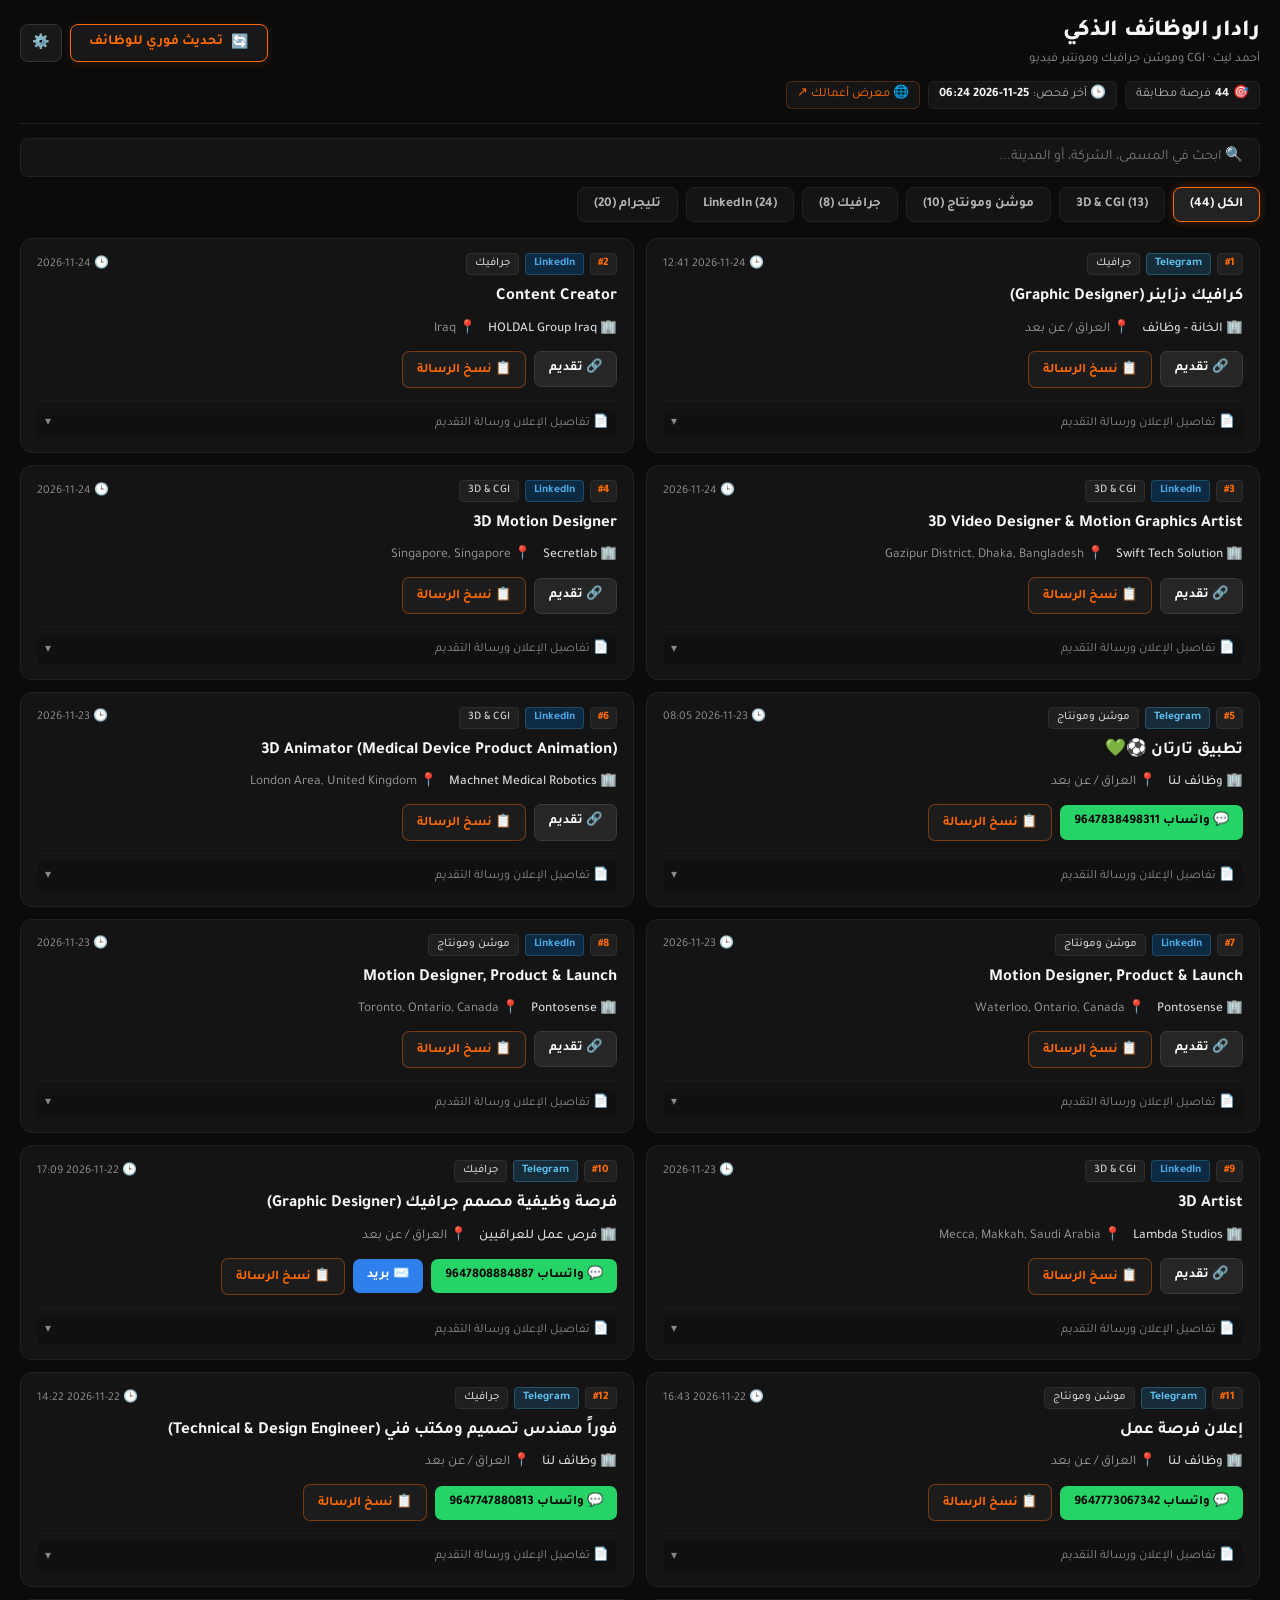
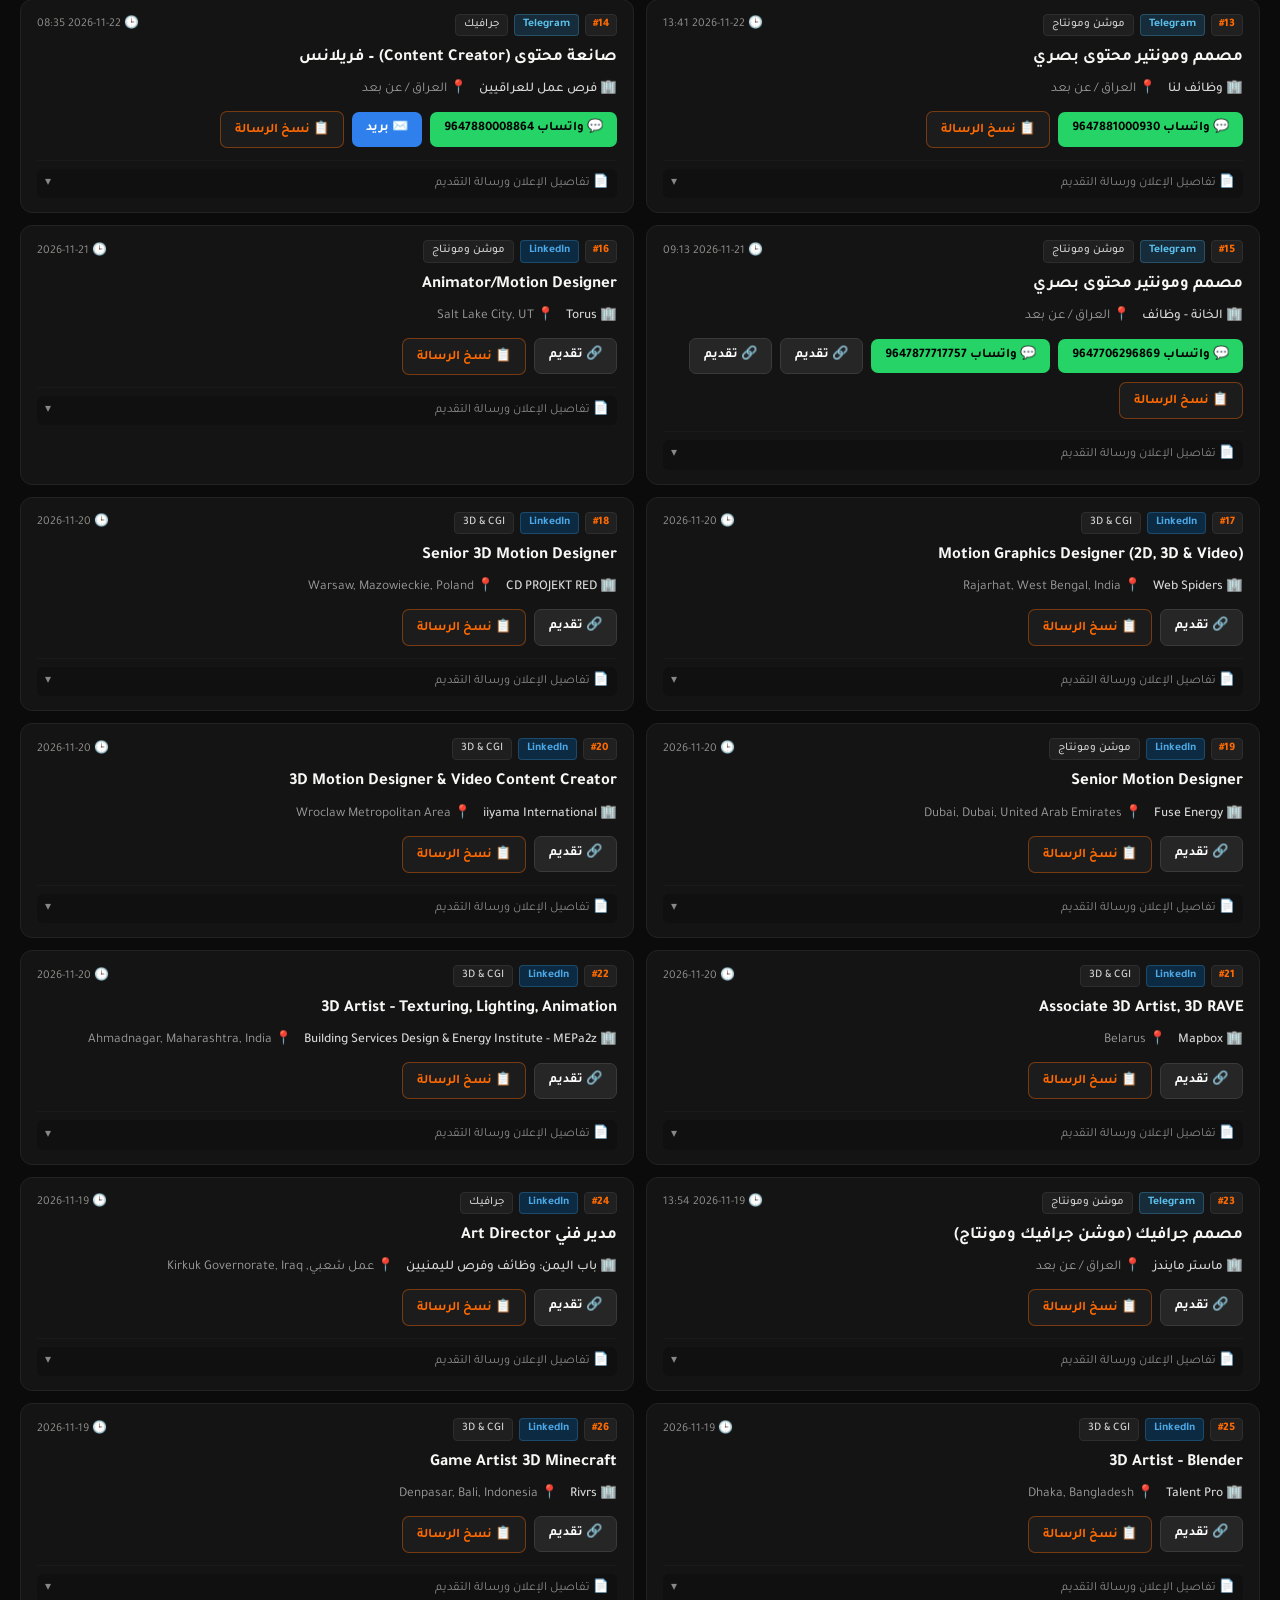
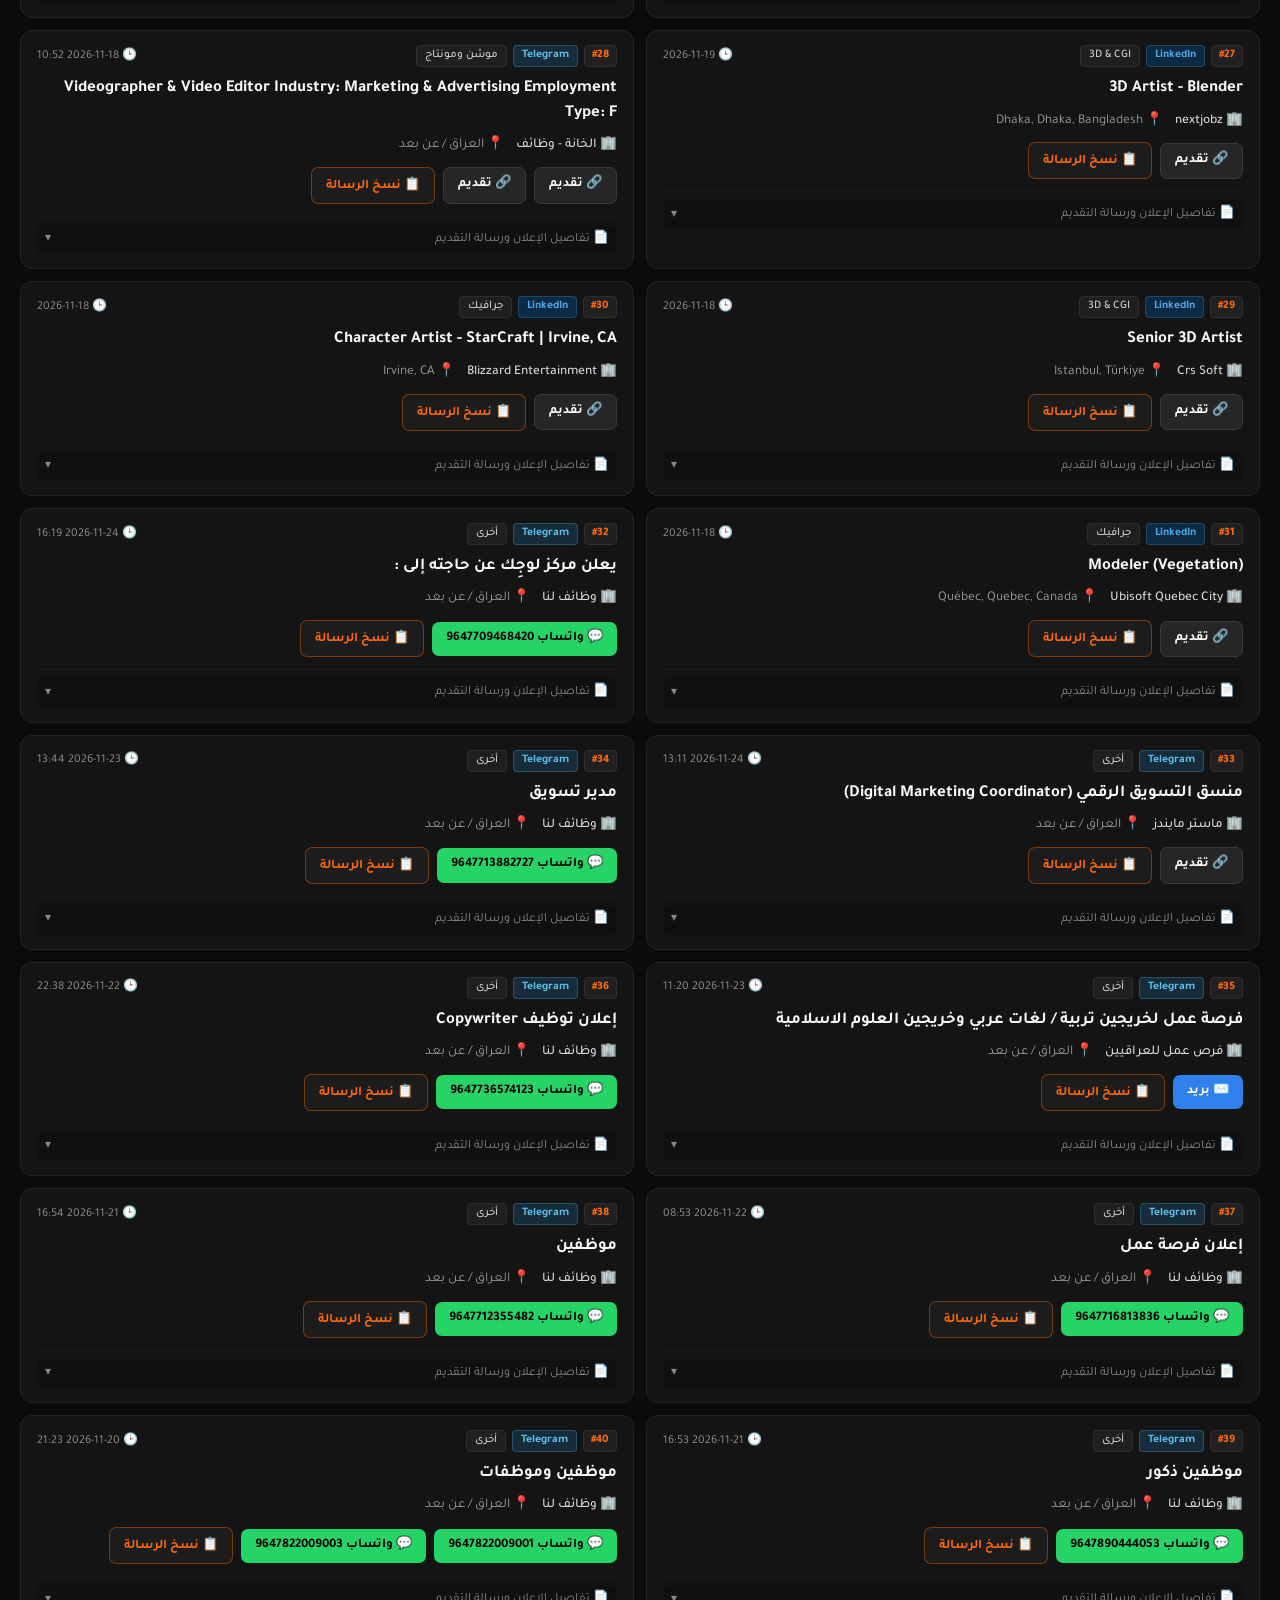
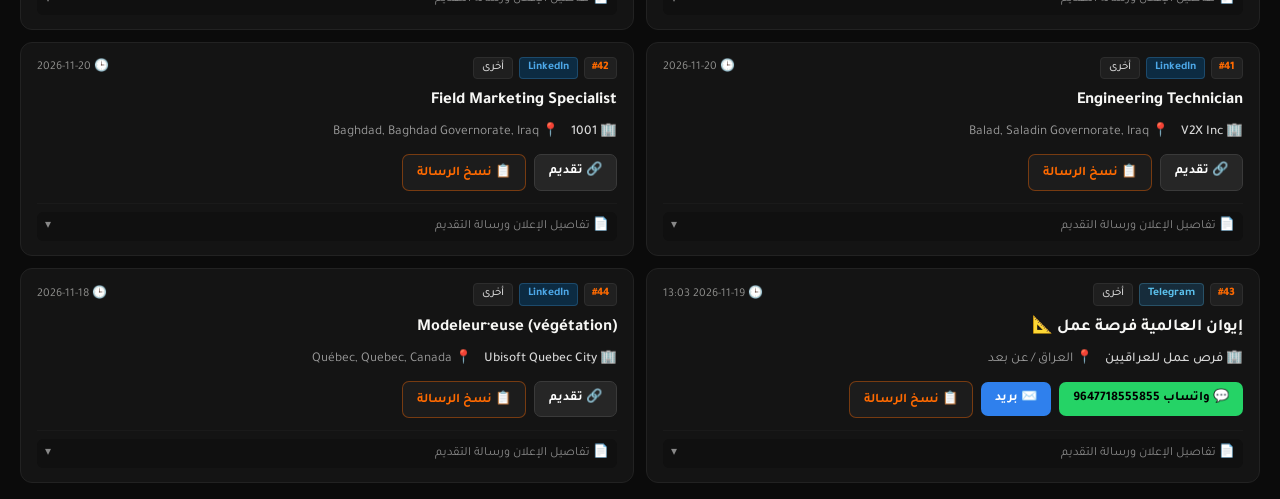
==== commit dcce1021: "chore(job-radar): add token auth and mobile LAN guidance" ====
--- a/jobs.html
+++ b/jobs.html
@@ -104,6 +104,26 @@
             background: #202020;
             border-color: #444;
             color: #888;
+        }
+        .header-actions {
+            display: flex;
+            align-items: center;
+            gap: 8px;
+        }
+        .btn-settings {
+            background: #181818;
+            color: var(--dim-light);
+            border: 1px solid var(--border-hover);
+            padding: 8px 11px;
+            border-radius: 8px;
+            font-family: inherit;
+            font-size: 0.88rem;
+            cursor: pointer;
+            transition: all 0.2s ease;
+        }
+        .btn-settings:hover {
+            border-color: var(--orange);
+            color: var(--orange);
         }
         .spin {
             animation: spin 1s linear infinite;
@@ -513,9 +533,12 @@
                     <h1>رادار الوظائف الذكي</h1>
                     <span class="header-sub">أحمد ليث · CGI وموشن جرافيك ومونتير فيديو</span>
                 </div>
-                <button id="refreshBtn" class="btn-refresh" onclick="triggerLiveRefresh()">
-                    <span id="refreshIcon" class="refresh-icon">🔄</span> <span id="refreshText">تحديث فوري للوظائف</span>
-                </button>
+                <div class="header-actions">
+                    <button id="refreshBtn" class="btn-refresh" onclick="triggerLiveRefresh()">
+                        <span id="refreshIcon" class="refresh-icon">🔄</span> <span id="refreshText">تحديث فوري للوظائف</span>
+                    </button>
+                    <button id="radarSettingsBtn" class="btn-settings" type="button" onclick="configureRadarConnection()" title="إعدادات خادم الرادار المحلي">⚙️</button>
+                </div>
             </div>
             <div class="header-chips">
                 <span class="chip">🎯 <strong>44</strong> فرصة مطابقة</span>
@@ -2853,32 +2876,99 @@
             });
         }
 
+        function isLocalServerPage() {
+            return window.location.protocol === 'http:' && Boolean(window.location.hostname);
+        }
+
+        function isMobileDevice() {
+            return /Android|iPhone|iPad|iPod|Mobile/i.test(navigator.userAgent || '');
+        }
+
+        function getRadarSettings() {
+            return {
+                serverUrl: isLocalServerPage() ? window.location.origin : '',
+                token: (localStorage.getItem('radar_token') || '').trim()
+            };
+        }
+
+        function configureRadarConnection(promptTokenOnly = false) {
+            if (window.location.hostname === 'ahmed-laith.github.io' && isMobileDevice()) {
+                alert('للتحديث من الموبايل افتح http://<عنوان الحاسوب>:8888 على نفس الواي فاي\n(يمكنك معرفة العنوان الحالي من ملف radar_run.log على الحاسوب).');
+                return false;
+            }
+            const cur = getRadarSettings();
+            const tokInput = prompt(
+                'أدخل رمز X-Radar-Token (من ملف radar_secret.json على الحاسوب):',
+                cur.token
+            );
+            if (tokInput === null) return false;
+            const cleanTok = tokInput.trim();
+            if (cleanTok) {
+                localStorage.setItem('radar_token', cleanTok);
+                return true;
+            }
+            localStorage.removeItem('radar_token');
+            return false;
+        }
+
+        function buildRefreshEndpoints() {
+            const eps = [];
+            if (isLocalServerPage()) {
+                eps.push(`${window.location.origin}/api/refresh`, '/api/refresh');
+            }
+            const host = window.location.hostname;
+            const proto = window.location.protocol;
+            if (host === 'localhost' || host === '127.0.0.1' || proto === 'file:' || (host === 'ahmed-laith.github.io' && !isMobileDevice())) {
+                eps.push('http://localhost:8888/api/refresh', 'http://127.0.0.1:8888/api/refresh');
+            }
+            return [...new Set(eps)];
+        }
+
         async function triggerLiveRefresh() {
             const btn = document.getElementById('refreshBtn');
             const icon = document.getElementById('refreshIcon');
             const text = document.getElementById('refreshText');
             if (!btn) return;
+
+            if (window.location.hostname === 'ahmed-laith.github.io' && isMobileDevice()) {
+                configureRadarConnection();
+                return;
+            }
+
+            let cfg = getRadarSettings();
+            if (!cfg.token) {
+                if (!configureRadarConnection(true)) return;
+                cfg = getRadarSettings();
+            }
+            const endpoints = buildRefreshEndpoints();
+            if (!endpoints.length) {
+                configureRadarConnection();
+                return;
+            }
+
             btn.disabled = true;
             if (icon) icon.classList.add('spin');
             if (text) text.innerText = 'جاري فحص القنوات والمواقع الآن... (15-25 ثانية)';
 
-            const endpoints = [
-                '/api/refresh',
-                'http://localhost:8888/api/refresh',
-                'http://127.0.0.1:8888/api/refresh'
-            ];  // on the phone the page is opened from the local server itself, so '/api/refresh' covers it
-
             let success = false;
+            let authError = false;
             for (const ep of endpoints) {
                 try {
                     const controller = new AbortController();
                     const timeoutId = setTimeout(() => controller.abort(), 95000);
                     const res = await fetch(ep, {
                         method: 'POST',
-                        headers: { 'Content-Type': 'application/json' },
+                        headers: {
+                            'Content-Type': 'application/json',
+                            'X-Radar-Token': cfg.token
+                        },
                         signal: controller.signal
                     });
                     clearTimeout(timeoutId);
+                    if (res.status === 401) {
+                        authError = true;
+                        break;
+                    }
                     if (res.ok) {
                         success = true;
                         if (icon) icon.classList.remove('spin');
@@ -2897,8 +2987,12 @@
                 btn.disabled = false;
                 if (icon) icon.classList.remove('spin');
                 if (text) text.innerText = 'تحديث فوري للوظائف';
-                alert('تعذر الاتصال بخادم التحديث المحلي.
-يرجى التأكد من تشغيل خادم الرادار عبر أيقونة "تشغيل خادم الرادار"، أو انتظر موعد الفحص التلقائي القادم.');
+                if (authError) {
+                    alert('رمز التحقق X-Radar-Token غير صحيح. يرجى تحديثه من زر الإعدادات ⚙️.');
+                    configureRadarConnection(true);
+                } else {
+                    alert('تعذر الاتصال بخادم التحديث المحلي.\nللتحديث من الموبايل افتح http://<عنوان الحاسوب>:8888 على نفس الواي فاي.');
+                }
             }
         }
     </script>
